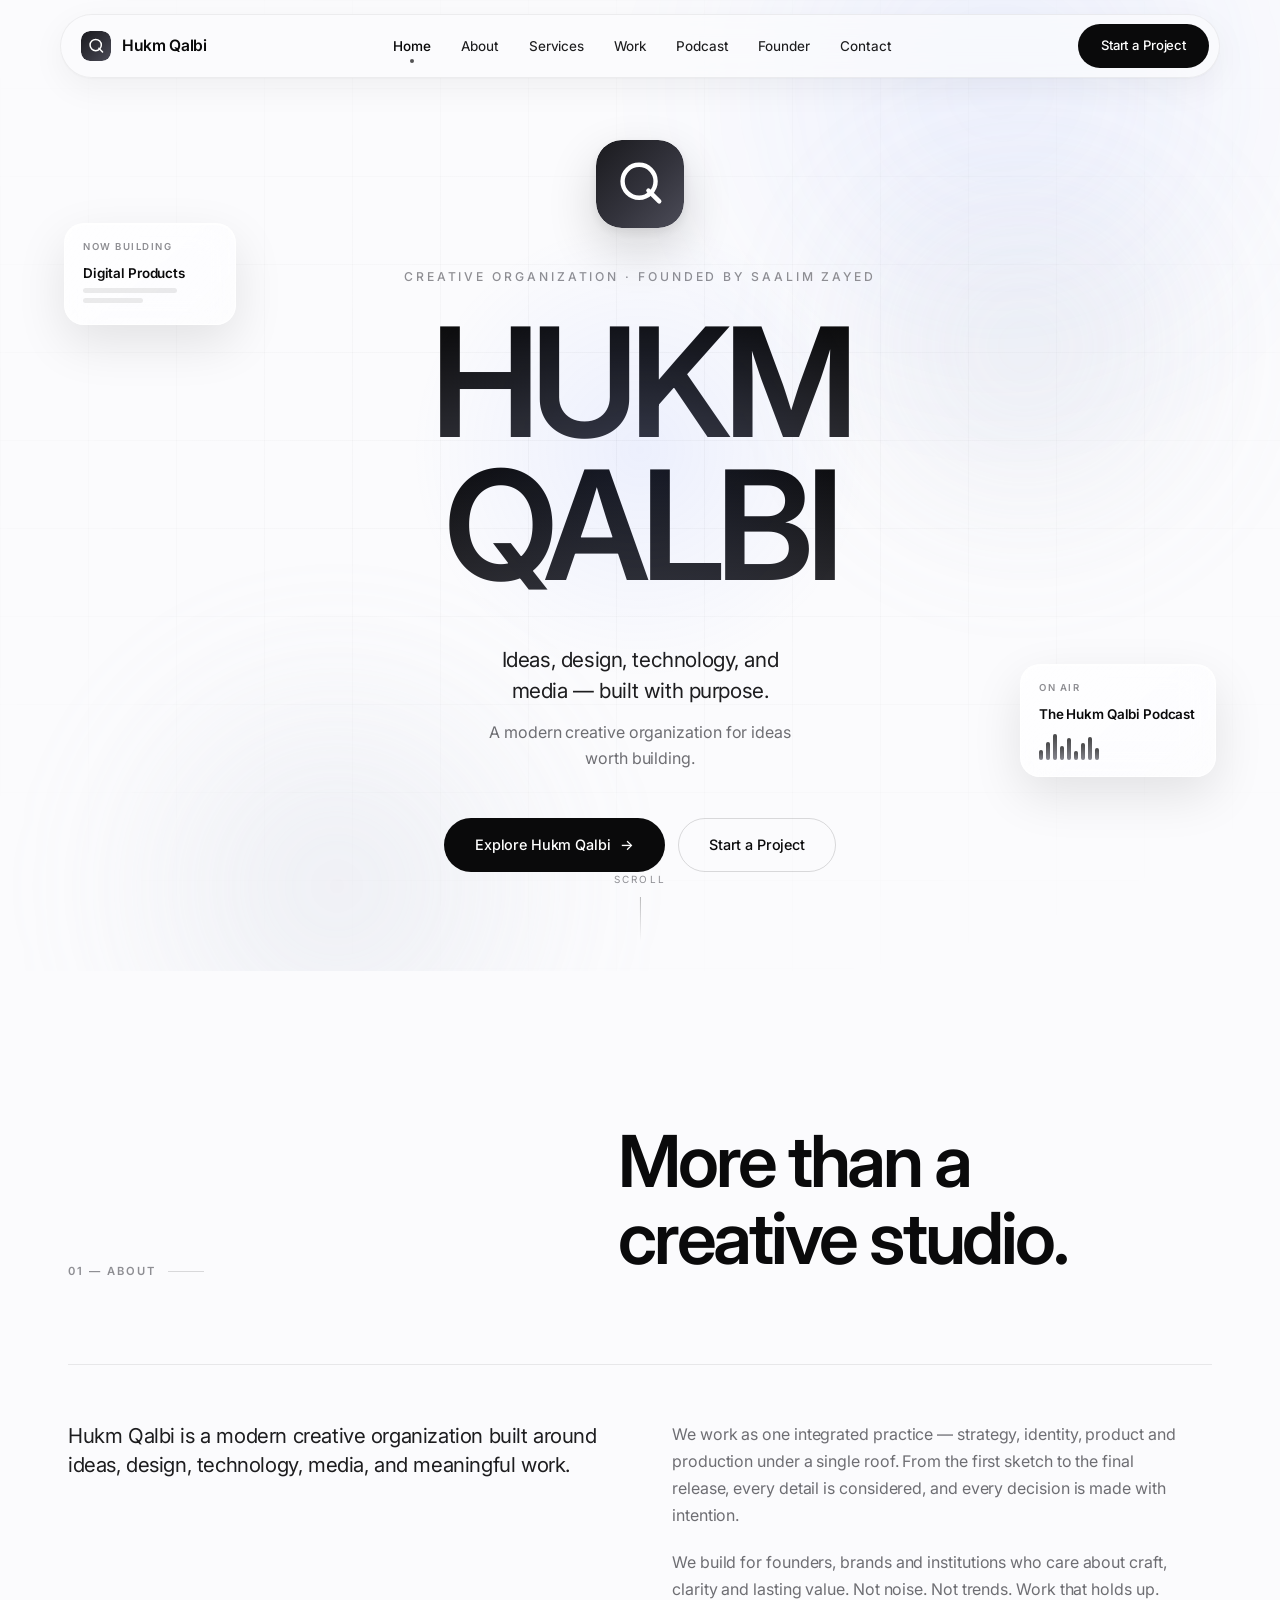
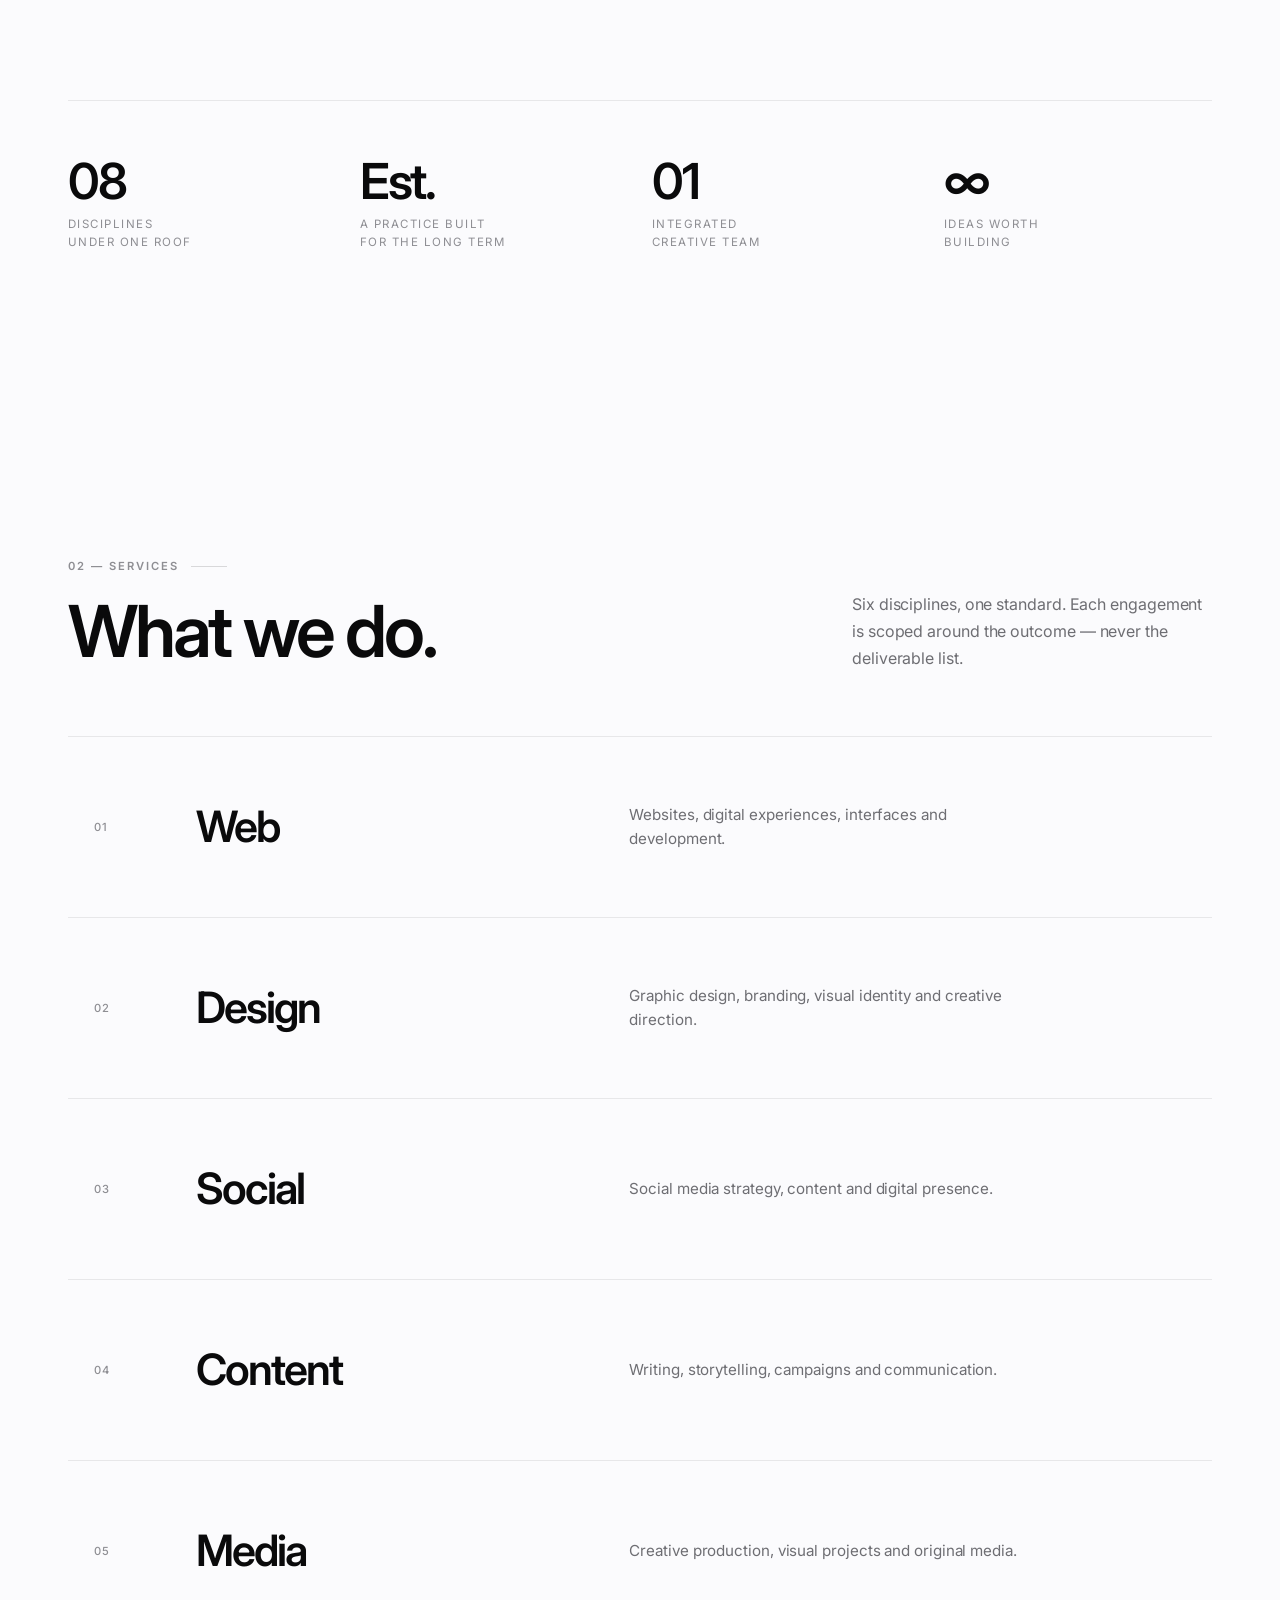
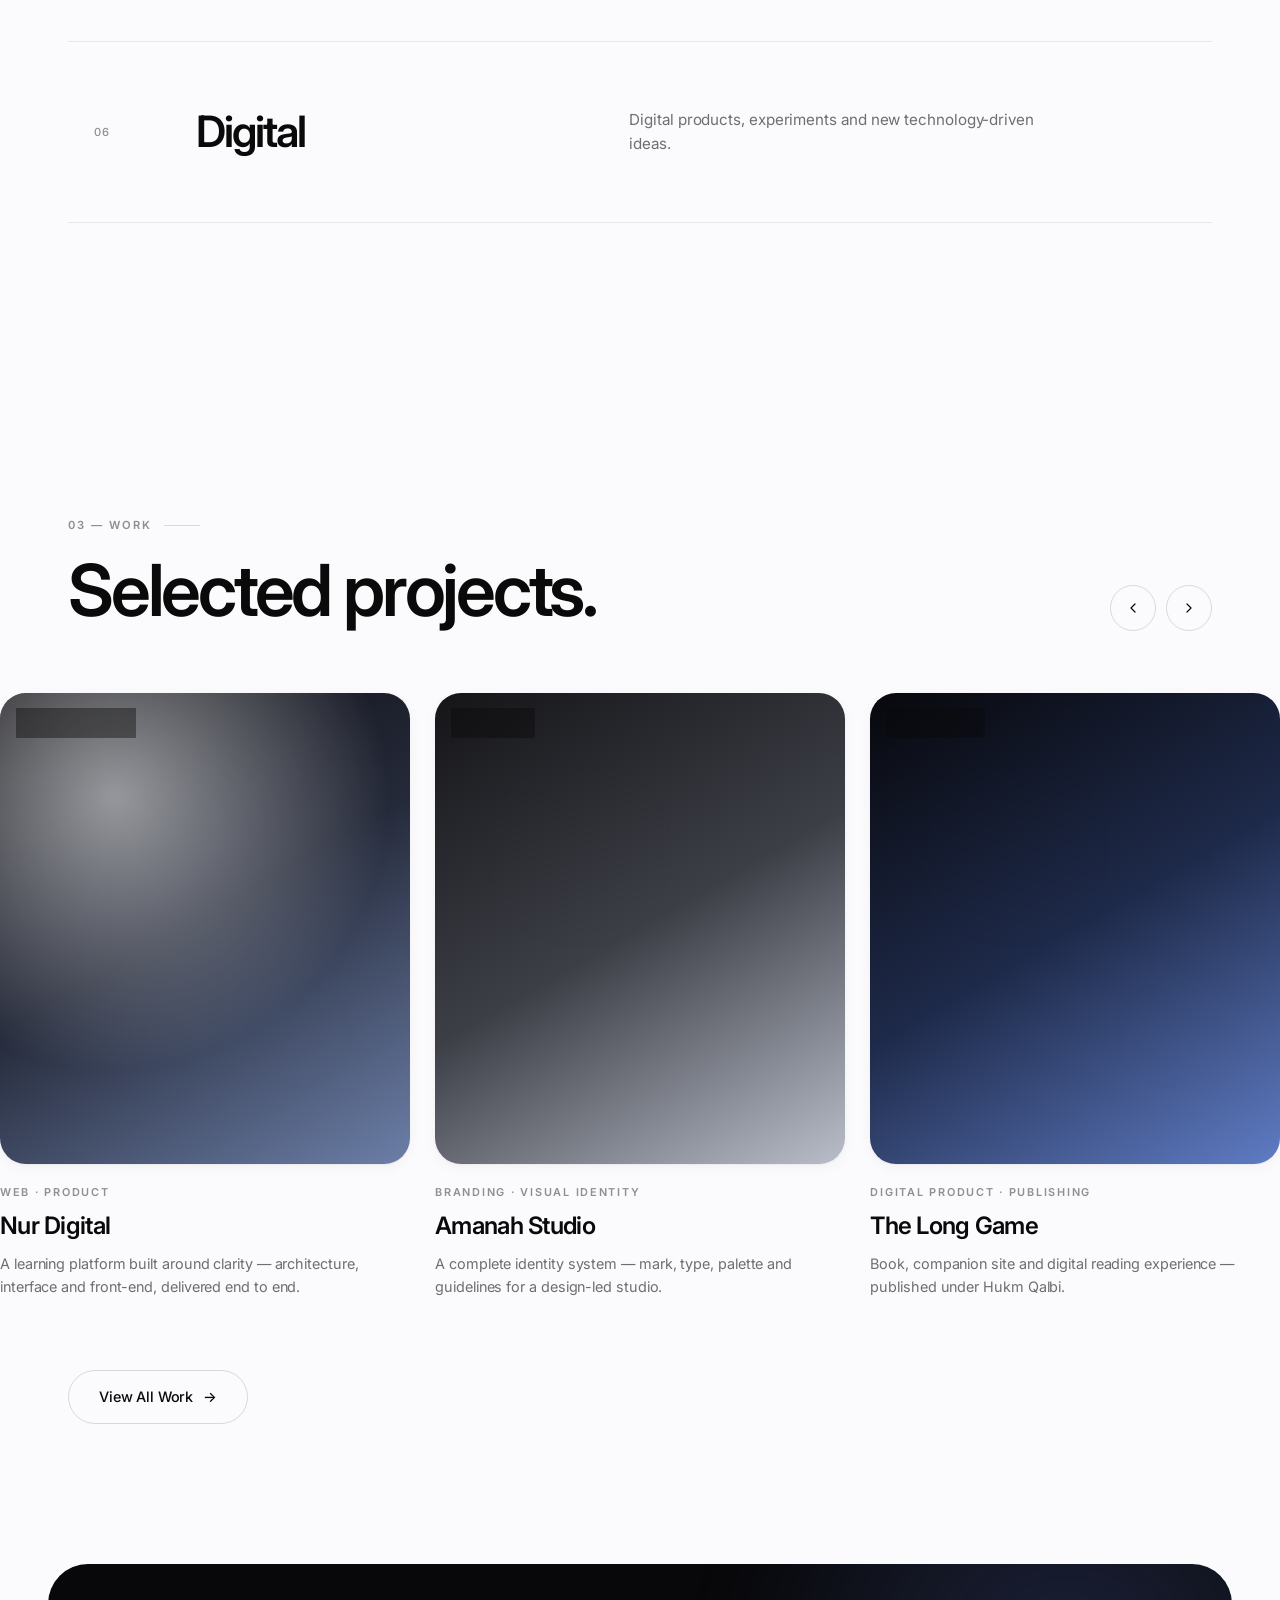
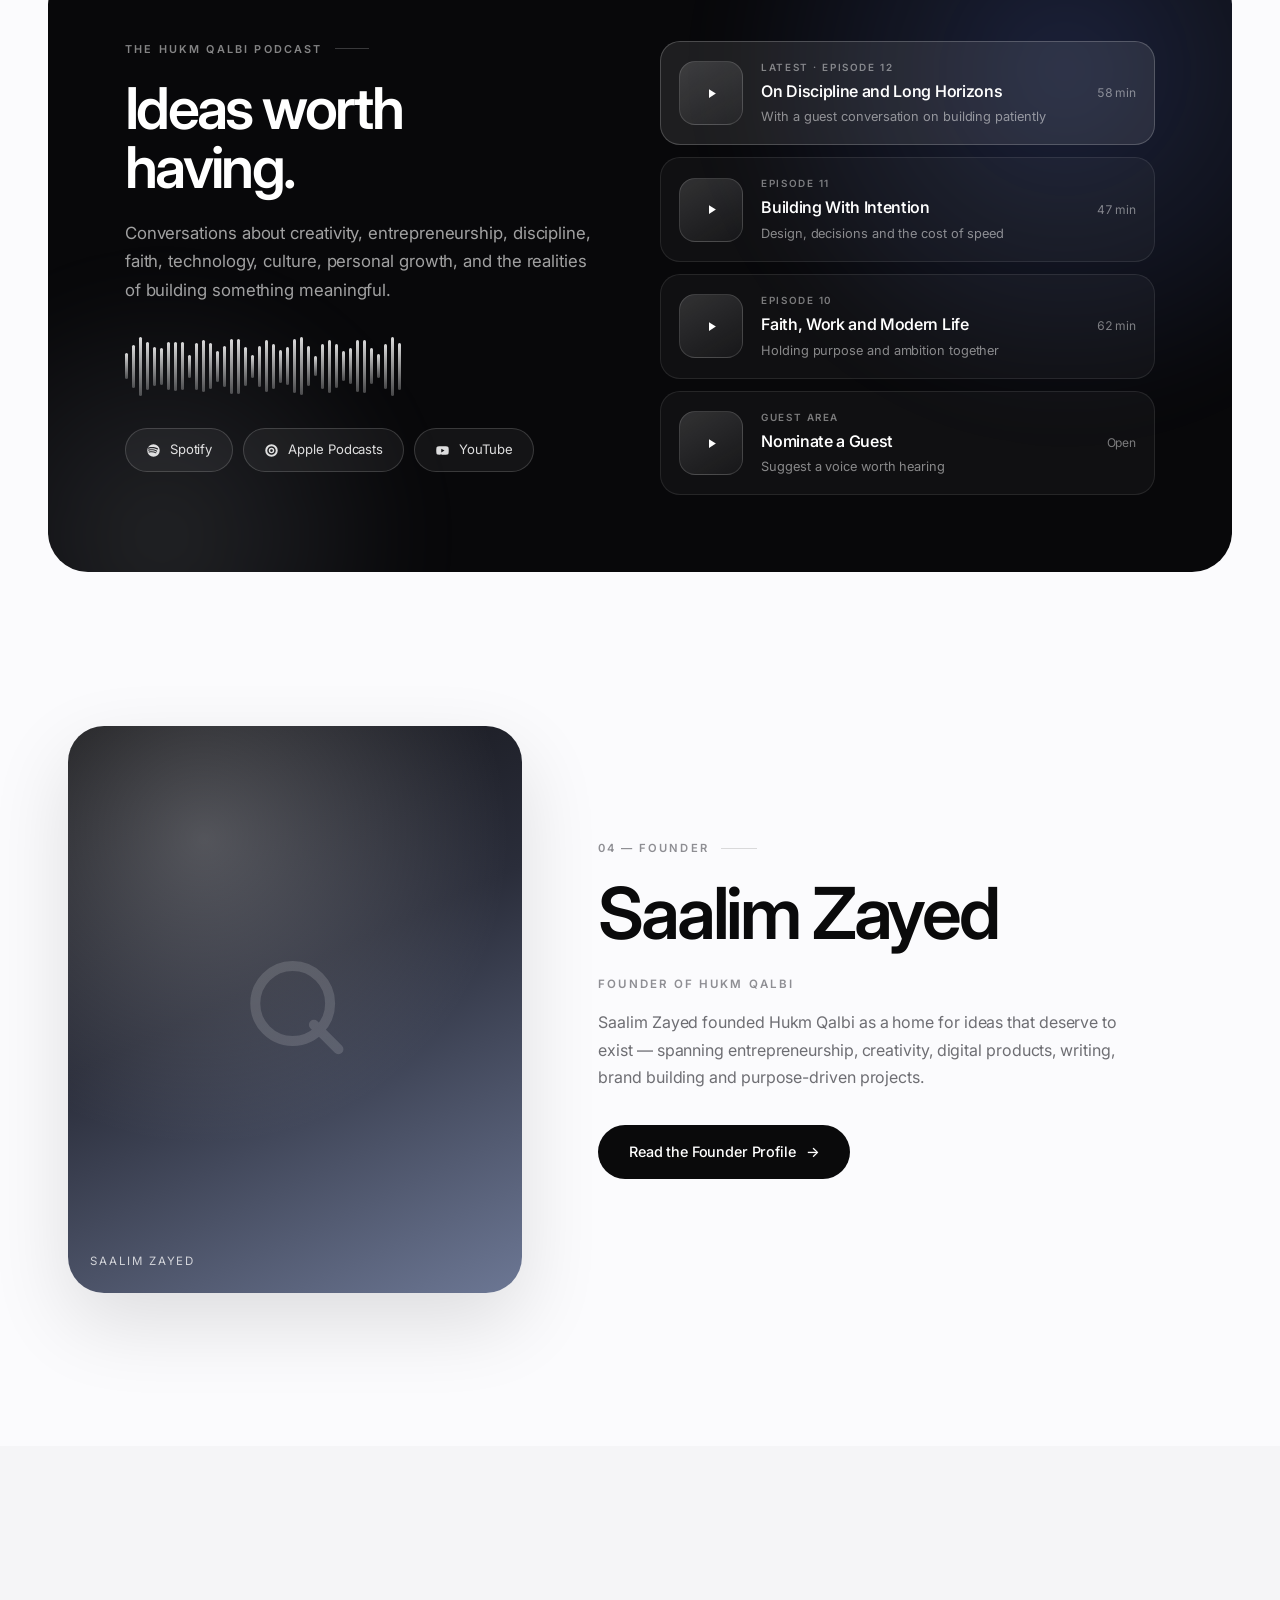
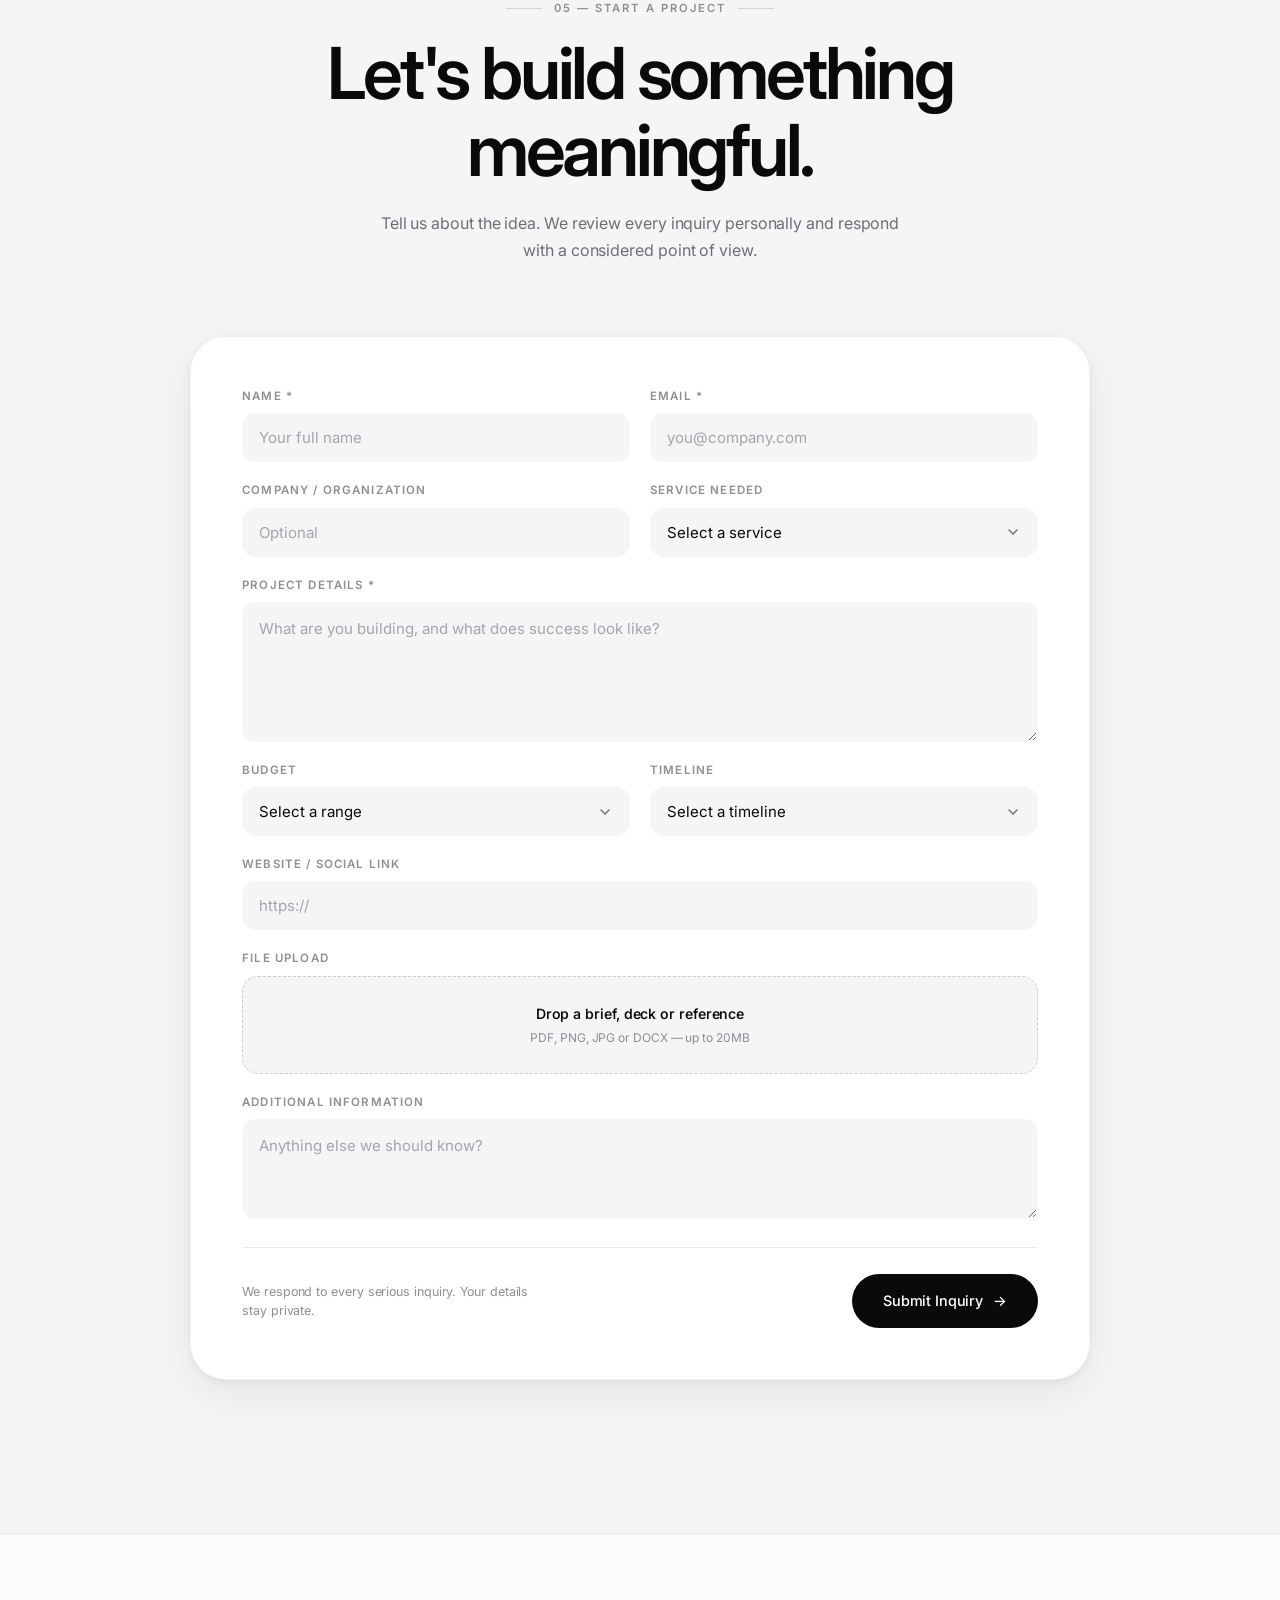
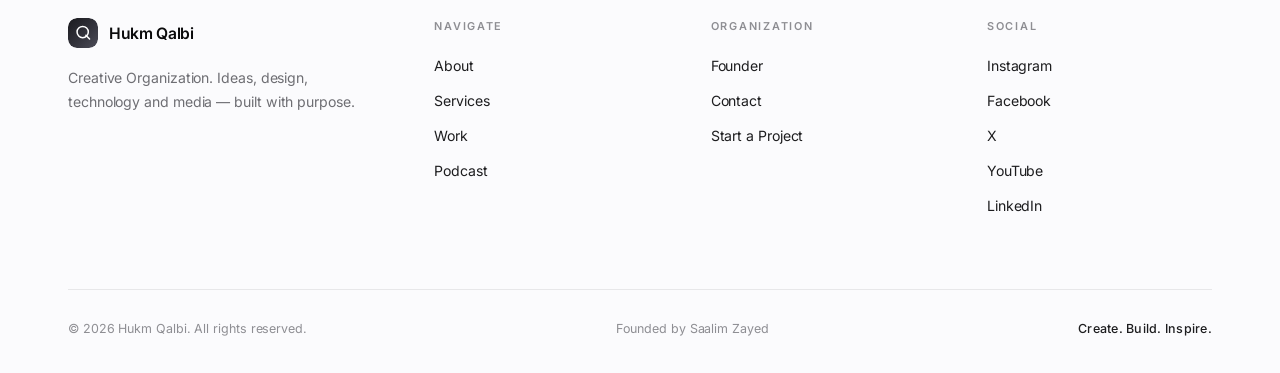
==== index.html @ f16b7880 "Add files via upload" ====
<!DOCTYPE html>
<html lang="en">
<head>
<meta charset="UTF-8">
<meta name="viewport" content="width=device-width, initial-scale=1, viewport-fit=cover">
<meta name="theme-color" content="#fbfbfd">
<meta name="format-detection" content="telephone=no">

<!-- Pinterest domain verification -->
<meta name="p:domain_verify" content="95fb03daed03083d70824158fac89bcf"/>

<title>Hukm Qalbi — A Modern Creative Organization</title>
<meta name="description" content="Hukm Qalbi is a modern creative organization founded by Saalim Zayed, working across web, design, branding, social media, content, digital products, and media.">
<link rel="canonical" href="https://hukmqalbi.com/">
<link rel="icon" type="image/png" href="hqfv.png">

<!-- Open Graph -->
<meta property="og:type" content="website">
<meta property="og:site_name" content="Hukm Qalbi">
<meta property="og:title" content="Hukm Qalbi — A Modern Creative Organization">
<meta property="og:description" content="Ideas, design, technology, and media — built with purpose. A modern creative organization founded by Saalim Zayed.">
<meta property="og:url" content="https://hukmqalbi.com/">
<meta property="og:image" content="https://hukmqalbi.com/hqfv.png">
<meta property="og:locale" content="en_US">

<!-- Twitter / X -->
<meta name="twitter:card" content="summary_large_image">
<meta name="twitter:title" content="Hukm Qalbi — A Modern Creative Organization">
<meta name="twitter:description" content="Ideas, design, technology, and media — built with purpose.">
<meta name="twitter:image" content="https://hukmqalbi.com/hqfv.png">
<meta name="twitter:site" content="@hukmqalbi">

<link rel="preconnect" href="https://fonts.googleapis.com">
<link rel="preconnect" href="https://fonts.gstatic.com" crossorigin>
<link href="https://fonts.googleapis.com/css2?family=Inter:wght@300;400;500;600;700&display=swap" rel="stylesheet">

<!-- Structured Data -->
<script type="application/ld+json">
{
  "@context": "https://schema.org",
  "@type": "Organization",
  "name": "Hukm Qalbi",
  "url": "https://hukmqalbi.com/",
  "logo": "https://hukmqalbi.com/hqfv.png",
  "description": "Hukm Qalbi is a modern creative organization founded by Saalim Zayed, working across web, design, branding, social media, content, digital products, and media.",
  "founder": {
    "@type": "Person",
    "name": "Saalim Zayed",
    "jobTitle": "Founder",
    "url": "https://hukmqalbi.com/#/founder"
  },
  "foundingDate": "2018",
  "sameAs": [
    "https://instagram.com/hukmqalbi",
    "https://facebook.com/hukmqalbi",
    "https://x.com/hukmqalbi",
    "https://youtube.com/@hukmqalbi",
    "https://linkedin.com/company/hukmqalbi"
  ],
  "knowsAbout": [
    "Website Design & Development",
    "Graphic Design",
    "Branding & Visual Identity",
    "Social Media",
    "Content & Copywriting",
    "Digital Products",
    "Creative & Media Production",
    "Podcast & Media Projects"
  ]
}
</script>
<script type="application/ld+json">
{
  "@context": "https://schema.org",
  "@type": "Person",
  "name": "Saalim Zayed",
  "jobTitle": "Founder of Hukm Qalbi",
  "url": "https://hukmqalbi.com/#/founder",
  "worksFor": { "@type": "Organization", "name": "Hukm Qalbi" },
  "knowsAbout": ["Entrepreneurship", "Brand Building", "Digital Products", "Writing", "Creative Direction"]
}
</script>

<style>
/* ============================================================
   HUKM QALBI — Design System
   ============================================================ */
:root{
  --bg:#fbfbfd;
  --bg-alt:#f5f5f7;
  --ink:#0a0a0b;
  --ink-2:#1d1d1f;
  --muted:#6e6e73;
  --muted-2:#8e8e93;
  --line:rgba(10,10,11,.08);
  --line-2:rgba(10,10,11,.14);
  --white:#fff;

  --cool:120,150,255;
  --silver:190,198,214;

  --r-sm:12px;
  --r:18px;
  --r-lg:26px;
  --r-xl:36px;

  --max:1240px;
  --pad:clamp(20px,5vw,48px);
  --nav-h:64px;

  --ease:cubic-bezier(.22,.61,.36,1);
  --ease-out:cubic-bezier(.16,1,.3,1);
  --ease-soft:cubic-bezier(.4,0,.2,1);

  --shadow-s:0 1px 2px rgba(0,0,0,.04), 0 4px 14px rgba(0,0,0,.04);
  --shadow-m:0 2px 6px rgba(0,0,0,.05), 0 14px 40px rgba(0,0,0,.07);
  --shadow-l:0 30px 80px rgba(0,0,0,.12);
}

*,*::before,*::after{box-sizing:border-box}

html{
  -webkit-text-size-adjust:100%;
  scroll-behavior:smooth;
  scroll-padding-top:110px;
}

body{
  margin:0;
  font-family:'Inter',-apple-system,BlinkMacSystemFont,'SF Pro Display','Segoe UI',Roboto,sans-serif;
  background:var(--bg);
  color:var(--ink);
  line-height:1.5;
  font-size:16px;
  letter-spacing:-.005em;
  -webkit-font-smoothing:antialiased;
  -moz-osx-font-smoothing:grayscale;
  overflow-x:hidden;
}

body.locked{overflow:hidden}

img,svg{display:block;max-width:100%}
a{color:inherit;text-decoration:none}
button{font:inherit;color:inherit}
h1,h2,h3,h4,p{margin:0}
ul{margin:0;padding:0;list-style:none}

::selection{background:rgba(120,150,255,.22)}

:focus-visible{
  outline:2px solid rgba(120,150,255,.9);
  outline-offset:3px;
  border-radius:6px;
}

.skip{
  position:fixed;top:-100px;left:20px;z-index:10000;
  background:var(--ink);color:#fff;padding:12px 20px;border-radius:99px;
  font-size:.85rem;transition:top .3s var(--ease);
}
.skip:focus{top:20px}

/* ---------- Layout helpers ---------- */
.wrap{
  width:100%;
  max-width:var(--max);
  margin-inline:auto;
  padding-inline:var(--pad);
}

.section{
  position:relative;
  padding-block:clamp(80px,12vw,160px);
}

.label{
  font-size:.7rem;
  font-weight:600;
  letter-spacing:.18em;
  text-transform:uppercase;
  color:var(--muted-2);
  display:flex;
  align-items:center;
  gap:12px;
}
.label::after{
  content:'';
  height:1px;width:36px;
  background:var(--line-2);
}

.display{
  font-size:clamp(2.1rem,5.6vw,4.6rem);
  font-weight:600;
  line-height:1.02;
  letter-spacing:-.045em;
  color:var(--ink);
}

.lead{
  font-size:clamp(1.05rem,1.6vw,1.4rem);
  line-height:1.45;
  letter-spacing:-.02em;
  color:var(--ink-2);
  font-weight:400;
}

.body-text{
  font-size:1rem;
  line-height:1.7;
  color:var(--muted);
  max-width:52ch;
}

/* ---------- Reveal animations ---------- */
.reveal{
  opacity:0;
  transform:translateY(28px);
  transition:opacity .95s var(--ease-out), transform .95s var(--ease-out);
  transition-delay:var(--d,0s);
}
.reveal.in{opacity:1;transform:none}

.mask{display:block;overflow:hidden;padding-bottom:.06em}
.mask-i{
  display:block;
  transform:translateY(112%);
  transition:transform 1.15s var(--ease-out);
  transition-delay:var(--d,0s);
}
.in > .mask > .mask-i,
.mask.in > .mask-i{transform:none}

/* ---------- Buttons ---------- */
.btn{
  display:inline-flex;
  align-items:center;
  justify-content:center;
  gap:10px;
  padding:15px 30px;
  border-radius:99px;
  font-size:.9rem;
  font-weight:500;
  letter-spacing:-.01em;
  border:1px solid transparent;
  cursor:pointer;
  white-space:nowrap;
  transition:transform .45s var(--ease), background .35s var(--ease-soft),
             color .35s var(--ease-soft), border-color .35s var(--ease-soft),
             box-shadow .45s var(--ease);
  will-change:transform;
}
.btn-dark{background:var(--ink);color:#fff}
.btn-dark:hover{background:#2a2a2e;box-shadow:var(--shadow-m)}
.btn-ghost{background:transparent;color:var(--ink);border-color:var(--line-2)}
.btn-ghost:hover{background:rgba(10,10,11,.035);border-color:var(--line-2)}
.btn-light{background:#fff;color:var(--ink)}
.btn-light:hover{background:#eaeaec}
.btn-sm{padding:11px 22px;font-size:.82rem}
.btn .arw{transition:transform .45s var(--ease)}
.btn:hover .arw{transform:translateX(4px)}

/* ============================================================
   NAVIGATION
   ============================================================ */
.nav{
  position:fixed;
  top:calc(14px + env(safe-area-inset-top,0px));
  left:0;right:0;
  z-index:900;
  display:flex;
  justify-content:center;
  padding-inline:16px;
  pointer-events:none;
}
.nav-inner{
  pointer-events:auto;
  width:100%;
  max-width:1160px;
  height:var(--nav-h);
  display:flex;
  align-items:center;
  justify-content:space-between;
  gap:20px;
  padding:0 10px 0 20px;
  border-radius:99px;
  border:1px solid rgba(10,10,11,.06);
  background:rgba(251,251,253,.72);
  -webkit-backdrop-filter:saturate(180%) blur(22px);
  backdrop-filter:saturate(180%) blur(22px);
  box-shadow:0 1px 2px rgba(0,0,0,.03), 0 10px 34px rgba(0,0,0,.05);
  transition:background .5s var(--ease-soft), box-shadow .5s var(--ease-soft),
             border-color .5s var(--ease-soft), max-width .6s var(--ease);
}
.nav.scrolled .nav-inner{
  background:rgba(251,251,253,.9);
  box-shadow:0 1px 2px rgba(0,0,0,.04), 0 16px 44px rgba(0,0,0,.08);
  border-color:rgba(10,10,11,.08);
}

.brand{
  display:flex;align-items:center;gap:11px;
  font-weight:600;
  font-size:.98rem;
  letter-spacing:-.02em;
  flex-shrink:0;
}
.brand-mark{width:30px;height:30px;border-radius:9px;flex-shrink:0;transition:transform .6s var(--ease)}
.brand:hover .brand-mark{transform:rotate(-8deg) scale(1.06)}
.brand-text{white-space:nowrap}

.nav-links{
  display:flex;
  align-items:center;
  gap:2px;
}
.nav-links a{
  position:relative;
  padding:9px 14px;
  font-size:.845rem;
  font-weight:450;
  letter-spacing:-.005em;
  color:var(--ink-2);
  border-radius:99px;
  transition:color .3s var(--ease-soft), background .3s var(--ease-soft);
}
.nav-links a:hover{color:var(--ink);background:rgba(10,10,11,.045)}
.nav-links a.active{color:var(--ink);font-weight:520}
.nav-links a.active::after{
  content:'';
  position:absolute;
  left:50%;bottom:2px;
  width:4px;height:4px;
  margin-left:-2px;
  border-radius:50%;
  background:var(--ink);
  opacity:.7;
}

.nav-right{display:flex;align-items:center;gap:10px;flex-shrink:0}

.menu-btn{
  display:none;
  width:44px;height:44px;
  border:none;
  background:transparent;
  border-radius:50%;
  cursor:pointer;
  position:relative;
  align-items:center;
  justify-content:center;
  transition:background .3s var(--ease-soft);
}
.menu-btn:hover{background:rgba(10,10,11,.05)}
.menu-btn span{
  position:absolute;
  left:50%;top:50%;
  width:17px;height:1.6px;
  background:var(--ink);
  border-radius:2px;
  transform:translate(-50%,-50%);
  transition:transform .5s var(--ease), opacity .3s;
}
.menu-btn span:first-child{transform:translate(-50%,calc(-50% - 3.5px))}
.menu-btn span:last-child{transform:translate(-50%,calc(-50% + 3.5px))}
body.menu-open .menu-btn span:first-child{transform:translate(-50%,-50%) rotate(45deg)}
body.menu-open .menu-btn span:last-child{transform:translate(-50%,-50%) rotate(-45deg)}

/* Mobile menu */
.menu-panel{
  position:fixed;
  inset:0;
  z-index:890;
  background:rgba(251,251,253,.96);
  -webkit-backdrop-filter:blur(30px) saturate(180%);
  backdrop-filter:blur(30px) saturate(180%);
  padding:calc(112px + env(safe-area-inset-top,0px)) var(--pad) calc(40px + env(safe-area-inset-bottom,0px));
  display:flex;
  flex-direction:column;
  justify-content:space-between;
  opacity:0;
  visibility:hidden;
  transition:opacity .5s var(--ease-soft), visibility .5s;
}
.menu-panel.open{opacity:1;visibility:visible}
.menu-panel nav{display:flex;flex-direction:column}
.menu-panel nav a{
  font-size:clamp(1.9rem,9vw,2.6rem);
  font-weight:600;
  letter-spacing:-.04em;
  padding:14px 0;
  border-bottom:1px solid var(--line);
  opacity:0;
  transform:translateY(18px);
  transition:opacity .6s var(--ease-out), transform .6s var(--ease-out), color .3s;
}
.menu-panel.open nav a{opacity:1;transform:none}
.menu-panel nav a:nth-child(1){transition-delay:.06s}
.menu-panel nav a:nth-child(2){transition-delay:.1s}
.menu-panel nav a:nth-child(3){transition-delay:.14s}
.menu-panel nav a:nth-child(4){transition-delay:.18s}
.menu-panel nav a:nth-child(5){transition-delay:.22s}
.menu-panel nav a:nth-child(6){transition-delay:.26s}
.menu-panel nav a:nth-child(7){transition-delay:.3s}
.menu-panel nav a:active{color:var(--muted)}
.menu-foot{
  display:flex;flex-direction:column;gap:6px;
  font-size:.75rem;letter-spacing:.1em;text-transform:uppercase;
  color:var(--muted-2);
  opacity:0;transition:opacity .6s .34s var(--ease-out);
}
.menu-panel.open .menu-foot{opacity:1}

/* ============================================================
   HERO
   ============================================================ */
.hero{
  position:relative;
  min-height:100svh;
  display:flex;
  flex-direction:column;
  align-items:center;
  justify-content:center;
  text-align:center;
  padding:calc(140px + env(safe-area-inset-top,0px)) var(--pad) 100px;
  overflow:hidden;
  isolation:isolate;
}

.hero-ambient{position:absolute;inset:0;z-index:-2;overflow:hidden;pointer-events:none}
.blob{
  position:absolute;
  border-radius:50%;
  filter:blur(70px);
  opacity:.75;
  will-change:transform;
}
.blob-a{
  width:min(720px,90vw);height:min(720px,90vw);
  top:-28%;left:50%;transform:translateX(-50%);
  background:radial-gradient(circle at 50% 50%, rgba(var(--cool),.16), rgba(var(--cool),0) 68%);
}
.blob-b{
  width:min(520px,70vw);height:min(520px,70vw);
  bottom:-18%;left:6%;
  background:radial-gradient(circle at 50% 50%, rgba(var(--silver),.34), rgba(var(--silver),0) 70%);
}
.blob-c{
  width:min(460px,64vw);height:min(460px,64vw);
  top:12%;right:2%;
  background:radial-gradient(circle at 50% 50%, rgba(180,190,210,.3), rgba(180,190,210,0) 70%);
}

.hero-grid{
  position:absolute;inset:0;z-index:-1;pointer-events:none;
  background-image:
    linear-gradient(to right, rgba(10,10,11,.035) 1px, transparent 1px),
    linear-gradient(to bottom, rgba(10,10,11,.035) 1px, transparent 1px);
  background-size:88px 88px;
  mask-image:radial-gradient(ellipse 70% 60% at 50% 45%, #000 0%, transparent 100%);
  -webkit-mask-image:radial-gradient(ellipse 70% 60% at 50% 45%, #000 0%, transparent 100%);
}

.hero-inner{
  position:relative;
  z-index:2;
  display:flex;
  flex-direction:column;
  align-items:center;
  max-width:1000px;
}

.hero-mark{
  width:clamp(62px,8vw,88px);
  height:clamp(62px,8vw,88px);
  border-radius:clamp(18px,2.4vw,26px);
  margin-bottom:clamp(24px,4vw,40px);
  box-shadow:0 20px 50px rgba(10,10,11,.16), 0 4px 12px rgba(10,10,11,.08);
  opacity:0;
  transform:translateY(22px) scale(.9);
  transition:opacity 1s var(--ease-out), transform 1.2s var(--ease-out);
}
body.ready .hero-mark{opacity:1;transform:none}

.eyebrow{
  font-size:clamp(.66rem,1.4vw,.76rem);
  font-weight:500;
  letter-spacing:.24em;
  text-transform:uppercase;
  color:var(--muted-2);
  margin-bottom:clamp(20px,3vw,30px);
}

.hero-title{
  font-size:clamp(3rem,13.5vw,9.5rem);
  font-weight:600;
  line-height:.88;
  letter-spacing:-.055em;
  color:var(--ink);
  margin-bottom:clamp(26px,4vw,42px);
}
.hero-title .mask-i{
  background:linear-gradient(180deg,#0a0a0b 0%,#2c2c31 100%);
  -webkit-background-clip:text;
  background-clip:text;
  -webkit-text-fill-color:transparent;
}

.hero-sub{
  font-size:clamp(1rem,2.1vw,1.3rem);
  line-height:1.5;
  letter-spacing:-.02em;
  color:var(--ink-2);
  max-width:22ch;
  margin-bottom:14px;
  font-weight:400;
}
.hero-sub-alt{
  font-size:clamp(.88rem,1.6vw,1rem);
  color:var(--muted);
  max-width:34ch;
  margin-bottom:clamp(34px,5vw,46px);
  line-height:1.6;
}

.hero-cta{
  display:flex;
  gap:12px;
  flex-wrap:wrap;
  justify-content:center;
}

.hero-float{
  position:absolute;
  inset:0;
  z-index:1;
  pointer-events:none;
}
.glass-card{
  position:absolute;
  border-radius:20px;
  border:1px solid rgba(255,255,255,.7);
  background:linear-gradient(140deg, rgba(255,255,255,.78), rgba(255,255,255,.42));
  -webkit-backdrop-filter:blur(18px) saturate(180%);
  backdrop-filter:blur(18px) saturate(180%);
  box-shadow:0 18px 50px rgba(10,10,11,.1), inset 0 1px 0 rgba(255,255,255,.8);
  padding:16px 18px;
  text-align:left;
  opacity:0;
  transform:translateY(20px);
  transition:opacity 1.2s var(--ease-out), transform 1.4s var(--ease-out);
}
body.ready .glass-card{opacity:1;transform:none}
.gc-1{top:23%;left:5%;width:172px;transition-delay:.5s}
.gc-2{bottom:20%;right:5%;width:196px;transition-delay:.68s}
.glass-card .gc-label{
  font-size:.6rem;letter-spacing:.16em;text-transform:uppercase;
  color:var(--muted-2);margin-bottom:8px;font-weight:600;
}
.glass-card .gc-title{font-size:.84rem;font-weight:600;letter-spacing:-.01em;margin-bottom:5px}
.glass-card .gc-line{height:5px;border-radius:3px;background:rgba(10,10,11,.08);margin-bottom:5px}
.glass-card .gc-line.w70{width:70%}
.glass-card .gc-line.w45{width:45%}
.gc-bars{display:flex;align-items:flex-end;gap:3px;height:26px;margin-top:10px}
.gc-bars i{width:4px;border-radius:2px;background:linear-gradient(180deg,#0a0a0b,#5b5b66);opacity:.75}

.scroll-cue{
  position:absolute;
  bottom:calc(30px + env(safe-area-inset-bottom,0px));
  left:50%;
  transform:translateX(-50%);
  display:flex;
  flex-direction:column;
  align-items:center;
  gap:10px;
  font-size:.62rem;
  letter-spacing:.22em;
  text-transform:uppercase;
  color:var(--muted-2);
  opacity:0;
  transition:opacity 1s .9s var(--ease-out);
}
body.ready .scroll-cue{opacity:1}
.scroll-cue i{
  width:1px;height:44px;
  background:linear-gradient(180deg, rgba(10,10,11,.28), transparent);
  position:relative;
  overflow:hidden;
}
.scroll-cue i::after{
  content:'';
  position:absolute;
  top:-44px;left:0;
  width:1px;height:44px;
  background:var(--ink);
  animation:cue 2.4s var(--ease-soft) infinite;
}
@keyframes cue{
  0%{transform:translateY(0);opacity:0}
  30%{opacity:1}
  100%{transform:translateY(88px);opacity:0}
}

/* ============================================================
   ABOUT
   ============================================================ */
.about-head{
  display:grid;
  grid-template-columns:minmax(0,.9fr) minmax(0,1.1fr);
  gap:clamp(28px,5vw,72px);
  align-items:end;
  margin-bottom:clamp(48px,7vw,84px);
}
.about-grid{
  display:grid;
  grid-template-columns:minmax(0,1fr) minmax(0,1fr);
  gap:clamp(28px,5vw,72px);
  padding-top:clamp(36px,5vw,56px);
  border-top:1px solid var(--line);
}
.about-grid .col p + p{margin-top:20px}

.stats{
  display:grid;
  grid-template-columns:repeat(4,1fr);
  gap:24px;
  margin-top:clamp(56px,8vw,96px);
  padding-top:clamp(36px,5vw,56px);
  border-top:1px solid var(--line);
}
.stat-num{
  font-size:clamp(1.9rem,4vw,3.1rem);
  font-weight:600;
  letter-spacing:-.05em;
  line-height:1;
  margin-bottom:10px;
}
.stat-lbl{
  font-size:.72rem;
  letter-spacing:.13em;
  text-transform:uppercase;
  color:var(--muted-2);
  line-height:1.5;
}

/* ============================================================
   SERVICES
   ============================================================ */
.services-head{
  display:flex;
  align-items:flex-end;
  justify-content:space-between;
  gap:32px;
  flex-wrap:wrap;
  margin-bottom:clamp(40px,6vw,64px);
}
.services-head p{max-width:36ch}

.services{
  border-top:1px solid var(--line);
}
.service{
  position:relative;
  display:grid;
  grid-template-columns:64px minmax(0,1fr) minmax(0,1.05fr) 104px;
  align-items:center;
  gap:clamp(18px,3vw,40px);
  padding:clamp(26px,4vw,38px) clamp(14px,2vw,26px);
  border-bottom:1px solid var(--line);
  overflow:hidden;
  transition:padding .6s var(--ease);
}
.service::before{
  content:'';
  position:absolute;
  inset:0;
  background:linear-gradient(100deg, rgba(var(--cool),.07), rgba(var(--cool),.015) 45%, transparent 75%);
  opacity:0;
  transition:opacity .6s var(--ease-soft);
  pointer-events:none;
}
.service:hover::before{opacity:1}
.service:hover{padding-left:clamp(24px,3vw,44px)}

.service-idx{
  font-size:.7rem;
  font-weight:500;
  letter-spacing:.16em;
  color:var(--muted-2);
  transition:color .4s;
}
.service:hover .service-idx{color:var(--ink)}

.service-name{
  font-size:clamp(1.5rem,3.4vw,2.7rem);
  font-weight:600;
  letter-spacing:-.045em;
  line-height:1.05;
  transition:transform .65s var(--ease);
}
.service:hover .service-name{transform:translateX(8px)}

.service-desc{
  font-size:.95rem;
  line-height:1.6;
  color:var(--muted);
  max-width:42ch;
  transition:color .4s;
}
.service:hover .service-desc{color:var(--ink-2)}

.service-visual{
  width:104px;height:104px;
  border-radius:22px;
  justify-self:end;
  opacity:0;
  transform:scale(.82) rotate(-7deg);
  transition:opacity .6s var(--ease), transform .7s var(--ease);
  box-shadow:0 14px 34px rgba(10,10,11,.12);
  position:relative;
  overflow:hidden;
}
.service-visual::after{
  content:'';
  position:absolute;inset:0;
  background:radial-gradient(circle at 30% 25%, rgba(255,255,255,.7), transparent 60%);
}
.service:hover .service-visual{opacity:1;transform:scale(1) rotate(0)}

.sv-web{background:linear-gradient(140deg,#0a0a0b,#3a3f52 60%,#7d8bb5)}
.sv-design{background:linear-gradient(140deg,#1c1c22,#5a5f6e 55%,#c3c9d6)}
.sv-social{background:linear-gradient(140deg,#101018,#2f3f66 55%,#7ea0e0)}
.sv-content{background:linear-gradient(140deg,#17171a,#4c4c54 55%,#b7bcc7)}
.sv-media{background:linear-gradient(140deg,#0d0d12,#32384a 50%,#8f9ec2)}
.sv-digital{background:linear-gradient(140deg,#08080a,#2a3350 50%,#6f8ad6)}

/* ============================================================
   WORK
   ============================================================ */
.work{padding-block:clamp(80px,11vw,140px)}
.work-head{
  display:flex;
  align-items:flex-end;
  justify-content:space-between;
  gap:28px;
  flex-wrap:wrap;
  margin-bottom:clamp(36px,5vw,56px);
}
.rail-tools{display:flex;gap:10px;align-items:center}
.rail-btn{
  width:46px;height:46px;
  border-radius:50%;
  border:1px solid var(--line-2);
  background:transparent;
  display:flex;align-items:center;justify-content:center;
  cursor:pointer;
  transition:background .3s var(--ease-soft), border-color .3s, opacity .3s;
}
.rail-btn:hover{background:rgba(10,10,11,.045)}
.rail-btn:disabled{opacity:.3;cursor:default}

.rail{
  display:flex;
  gap:clamp(16px,2vw,26px);
  overflow-x:auto;
  overflow-y:hidden;
  scroll-snap-type:x mandatory;
  scrollbar-width:none;
  -webkit-overflow-scrolling:touch;
  padding:6px max(var(--pad), calc((100vw - var(--max)) / 2 + var(--pad))) 28px;
  cursor:grab;
}
.rail::-webkit-scrollbar{display:none}
.rail.dragging{cursor:grabbing;scroll-snap-type:none}
.rail.dragging *{pointer-events:none}

.project{
  flex:0 0 clamp(272px,32vw,420px);
  scroll-snap-align:start;
  display:flex;
  flex-direction:column;
  gap:20px;
}
.project-media{
  position:relative;
  aspect-ratio:4/4.6;
  border-radius:var(--r-lg);
  overflow:hidden;
  background:var(--bg-alt);
  box-shadow:var(--shadow-s);
  transition:box-shadow .6s var(--ease), transform .7s var(--ease);
}
.project:hover .project-media{
  box-shadow:var(--shadow-l);
  transform:translateY(-6px);
}
.project-media .pm-bg{
  position:absolute;inset:0;
  transition:transform 1.2s var(--ease-out);
}
.project:hover .pm-bg{transform:scale(1.045)}
.pm-bg::after{
  content:'';
  position:absolute;inset:0;
  background:radial-gradient(circle at 28% 22%, rgba(255,255,255,.55), transparent 58%);
  mix-blend-mode:screen;
}
.pm-1{background:linear-gradient(150deg,#0b0b0f,#252a3a 48%,#6c7fa8)}
.pm-2{background:linear-gradient(150deg,#151518,#3d3f47 50%,#b9bec9)}
.pm-3{background:linear-gradient(150deg,#08080c,#1e2a4a 50%,#5f7cc4)}
.pm-4{background:linear-gradient(150deg,#101013,#33363f 55%,#9aa3b6)}
.pm-5{background:linear-gradient(150deg,#0a0a10,#2b3350 48%,#7b93d1)}

.pm-orb{
  position:absolute;
  border-radius:50%;
  border:1px solid rgba(255,255,255,.2);
  background:radial-gradient(circle at 35% 30%, rgba(255,255,255,.22), rgba(255,255,255,.02) 65%);
  -webkit-backdrop-filter:blur(4px);
  backdrop-filter:blur(4px);
}
.pm-orb.a{width:46%;aspect-ratio:1;top:14%;left:12%}
.pm-orb.b{width:26%;aspect-ratio:1;bottom:16%;right:14%}
.pm-tag{
  position:absolute;
  top:16px;left:16px;
  font-size:.6rem;
  letter-spacing:.16em;
  text-transform:uppercase;
  font-weight:600;
  color:#fff;
  background:rgba(10,10,11,.42);
  -webkit-backdrop-filter:blur(10px);
  backdrop-filter:blur(10px);
  border:1px solid rgba(255,255,255,.18);
  padding:6px 12px;
  border-radius:99px;
}
.project-body{display:flex;flex-direction:column;gap:8px}
.project-cat{
  font-size:.68rem;
  letter-spacing:.16em;
  text-transform:uppercase;
  color:var(--muted-2);
  font-weight:600;
}
.project-title{
  font-size:clamp(1.15rem,1.9vw,1.5rem);
  font-weight:600;
  letter-spacing:-.03em;
}
.project-desc{
  font-size:.9rem;
  line-height:1.6;
  color:var(--muted);
}

/* ============================================================
   PODCAST
   ============================================================ */
.podcast{
  padding-inline:var(--pad);
}
.podcast-inner{
  max-width:var(--max);
  margin-inline:auto;
  background:#08080a;
  color:#fff;
  border-radius:clamp(24px,3.4vw,40px);
  padding:clamp(36px,6vw,80px);
  position:relative;
  overflow:hidden;
  isolation:isolate;
}
.podcast-inner::before{
  content:'';
  position:absolute;
  width:min(760px,110%);aspect-ratio:1;
  top:-45%;right:-18%;
  border-radius:50%;
  background:radial-gradient(circle, rgba(110,140,255,.20), transparent 66%);
  filter:blur(30px);
  z-index:-1;
}
.podcast-inner::after{
  content:'';
  position:absolute;
  width:min(560px,90%);aspect-ratio:1;
  bottom:-40%;left:-14%;
  border-radius:50%;
  background:radial-gradient(circle, rgba(190,198,214,.14), transparent 68%);
  filter:blur(30px);
  z-index:-1;
}
.podcast-grid{
  display:grid;
  grid-template-columns:minmax(0,1fr) minmax(0,1.05fr);
  gap:clamp(36px,5vw,72px);
  align-items:start;
}
.pod-label{
  font-size:.68rem;
  letter-spacing:.2em;
  text-transform:uppercase;
  color:rgba(255,255,255,.5);
  font-weight:600;
  margin-bottom:22px;
  display:flex;align-items:center;gap:12px;
}
.pod-label::after{content:'';height:1px;width:34px;background:rgba(255,255,255,.2)}
.pod-title{
  font-size:clamp(2rem,5vw,3.6rem);
  font-weight:600;
  line-height:1.02;
  letter-spacing:-.045em;
  margin-bottom:22px;
}
.pod-desc{
  font-size:clamp(.95rem,1.4vw,1.05rem);
  line-height:1.7;
  color:rgba(255,255,255,.62);
  max-width:46ch;
  margin-bottom:34px;
}
.waveform{
  display:flex;
  align-items:center;
  gap:4px;
  height:56px;
  margin-bottom:34px;
}
.waveform i{
  width:3px;
  border-radius:99px;
  background:linear-gradient(180deg, rgba(255,255,255,.85), rgba(255,255,255,.25));
  animation:wv 1.5s ease-in-out infinite;
  transform-origin:center;
}
@keyframes wv{
  0%,100%{transform:scaleY(.35)}
  50%{transform:scaleY(1)}
}
.pod-platforms{display:flex;flex-wrap:wrap;gap:10px}
.pod-platform{
  display:inline-flex;align-items:center;gap:9px;
  padding:11px 20px;
  border-radius:99px;
  border:1px solid rgba(255,255,255,.16);
  background:rgba(255,255,255,.05);
  font-size:.82rem;
  color:rgba(255,255,255,.86);
  transition:background .35s var(--ease-soft), border-color .35s, transform .35s var(--ease);
}
.pod-platform:hover{background:rgba(255,255,255,.12);border-color:rgba(255,255,255,.3);transform:translateY(-2px)}
.pod-platform svg{width:15px;height:15px;flex-shrink:0}

.episodes{display:flex;flex-direction:column;gap:12px}
.ep-card{
  display:grid;
  grid-template-columns:64px minmax(0,1fr) auto;
  align-items:center;
  gap:18px;
  padding:18px;
  border-radius:20px;
  border:1px solid rgba(255,255,255,.09);
  background:rgba(255,255,255,.035);
  transition:background .4s var(--ease-soft), border-color .4s, transform .5s var(--ease);
}
.ep-card:hover{background:rgba(255,255,255,.075);border-color:rgba(255,255,255,.18);transform:translateX(4px)}
.ep-play{
  width:64px;height:64px;
  border-radius:16px;
  border:1px solid rgba(255,255,255,.14);
  background:linear-gradient(150deg, rgba(255,255,255,.14), rgba(255,255,255,.03));
  display:flex;align-items:center;justify-content:center;
  flex-shrink:0;
  transition:background .35s, transform .5s var(--ease);
}
.ep-card:hover .ep-play{background:#fff;transform:scale(1.04)}
.ep-card:hover .ep-play svg{fill:#08080a}
.ep-play svg{width:15px;height:15px;fill:#fff;transition:fill .35s}
.ep-meta{min-width:0}
.ep-num{
  font-size:.62rem;letter-spacing:.16em;text-transform:uppercase;
  color:rgba(255,255,255,.45);font-weight:600;margin-bottom:6px;
}
.ep-title{
  font-size:1rem;font-weight:550;letter-spacing:-.02em;
  color:#fff;line-height:1.35;margin-bottom:5px;
}
.ep-sub{font-size:.8rem;color:rgba(255,255,255,.5)}
.ep-dur{
  font-size:.75rem;
  color:rgba(255,255,255,.45);
  font-variant-numeric:tabular-nums;
  white-space:nowrap;
}
.ep-featured{
  background:rgba(255,255,255,.09);
  border-color:rgba(255,255,255,.2);
}

/* ============================================================
   FOUNDER PREVIEW
   ============================================================ */
.founder-preview{
  display:grid;
  grid-template-columns:minmax(0,.85fr) minmax(0,1.15fr);
  gap:clamp(32px,6vw,88px);
  align-items:center;
}
.portrait{
  position:relative;
  aspect-ratio:4/5;
  border-radius:var(--r-xl);
  overflow:hidden;
  background:linear-gradient(155deg,#111114 0%,#2a2d3a 45%,#6c7794 100%);
  box-shadow:var(--shadow-l);
}
.portrait::after{
  content:'';
  position:absolute;inset:0;
  background:radial-gradient(circle at 30% 20%, rgba(255,255,255,.24), transparent 55%);
}
.portrait-mark{
  position:absolute;
  inset:0;
  display:flex;align-items:center;justify-content:center;
  opacity:.14;
}
.portrait-mark svg{width:44%;height:44%}
.portrait-caption{
  position:absolute;
  left:22px;bottom:22px;
  color:#fff;
  font-size:.72rem;
  letter-spacing:.16em;
  text-transform:uppercase;
  opacity:.75;
}
.founder-copy h2{margin-bottom:22px}
.founder-role{
  font-size:.72rem;letter-spacing:.18em;text-transform:uppercase;
  color:var(--muted-2);font-weight:600;margin-bottom:16px;
}
.founder-links{display:flex;flex-wrap:wrap;gap:12px;margin-top:34px}

/* ============================================================
   CONTACT
   ============================================================ */
.contact{background:var(--bg-alt);border-radius:0}
.contact-head{text-align:center;max-width:720px;margin:0 auto clamp(44px,6vw,72px)}
.contact-head .label{justify-content:center}
.contact-head .label::before{content:'';height:1px;width:36px;background:var(--line-2)}
.contact-head .display{margin:20px 0 18px}

.form-card{
  max-width:900px;
  margin-inline:auto;
  background:#fff;
  border-radius:var(--r-xl);
  padding:clamp(24px,4vw,52px);
  box-shadow:var(--shadow-m);
  border:1px solid rgba(10,10,11,.05);
}
.form-grid{
  display:grid;
  grid-template-columns:repeat(2,minmax(0,1fr));
  gap:20px;
}
.field{display:flex;flex-direction:column;gap:8px}
.field.full{grid-column:1/-1}
.field label{
  font-size:.72rem;
  font-weight:600;
  letter-spacing:.1em;
  text-transform:uppercase;
  color:var(--muted-2);
}
.field input,
.field select,
.field textarea{
  width:100%;
  font-family:inherit;
  font-size:.94rem;
  color:var(--ink);
  background:var(--bg-alt);
  border:1px solid transparent;
  border-radius:14px;
  padding:14px 16px;
  transition:background .3s var(--ease-soft), border-color .3s, box-shadow .3s;
  -webkit-appearance:none;
  appearance:none;
}
.field textarea{min-height:140px;resize:vertical;line-height:1.6}
.field select{
  background-image:url("data:image/svg+xml;utf8,<svg xmlns='http://www.w3.org/2000/svg' viewBox='0 0 24 24' fill='none' stroke='%236e6e73' stroke-width='2' stroke-linecap='round'><path d='M6 9l6 6 6-6'/></svg>");
  background-repeat:no-repeat;
  background-position:right 16px center;
  background-size:16px;
  padding-right:44px;
  cursor:pointer;
}
.field input:focus,
.field select:focus,
.field textarea:focus{
  outline:none;
  background:#fff;
  border-color:rgba(var(--cool),.55);
  box-shadow:0 0 0 4px rgba(var(--cool),.12);
}
.field input::placeholder,
.field textarea::placeholder{color:#a5a5aa}

.file-field{
  position:relative;
  border:1.5px dashed rgba(10,10,11,.16);
  border-radius:16px;
  padding:26px 20px;
  text-align:center;
  cursor:pointer;
  transition:border-color .3s, background .3s;
  background:var(--bg-alt);
}
.file-field:hover{border-color:rgba(10,10,11,.3);background:#f0f0f3}
.file-field input[type=file]{
  position:absolute;inset:0;width:100%;height:100%;
  opacity:0;cursor:pointer;
}
.file-field .ff-title{font-size:.88rem;font-weight:550;margin-bottom:5px}
.file-field .ff-sub{font-size:.75rem;color:var(--muted-2)}
.file-field.has-file{border-style:solid;border-color:rgba(var(--cool),.5);background:rgba(var(--cool),.05)}

.form-foot{
  display:flex;
  align-items:center;
  justify-content:space-between;
  gap:20px;
  flex-wrap:wrap;
  margin-top:28px;
  padding-top:26px;
  border-top:1px solid var(--line);
}
.form-note{font-size:.78rem;color:var(--muted-2);max-width:38ch;line-height:1.55}

.form-success{
  text-align:center;
  padding:clamp(40px,7vw,80px) 20px;
  display:none;
}
.form-success.show{display:block;animation:fadeUp .8s var(--ease-out) both}
@keyframes fadeUp{from{opacity:0;transform:translateY(20px)}to{opacity:1;transform:none}}
.success-ring{
  width:78px;height:78px;
  margin:0 auto 28px;
  border-radius:50%;
  background:var(--ink);
  display:flex;align-items:center;justify-content:center;
}
.success-ring svg{width:30px;height:30px;stroke:#fff;stroke-width:2;fill:none}
.form-success h3{
  font-size:clamp(1.4rem,3vw,2rem);
  font-weight:600;
  letter-spacing:-.035em;
  margin-bottom:14px;
}
.form-success p{color:var(--muted);font-size:.95rem;line-height:1.65;max-width:42ch;margin:0 auto}

/* ============================================================
   FOOTER
   ============================================================ */
.footer{
  border-top:1px solid var(--line);
  padding-block:clamp(52px,7vw,84px) 34px;
  background:var(--bg);
}
.footer-top{
  display:grid;
  grid-template-columns:minmax(0,1.4fr) repeat(3,minmax(0,1fr));
  gap:clamp(28px,4vw,56px);
  margin-bottom:clamp(48px,6vw,72px);
}
.footer-brand .brand{margin-bottom:18px}
.footer-brand p{
  font-size:.88rem;
  color:var(--muted);
  line-height:1.65;
  max-width:34ch;
}
.footer-col h4{
  font-size:.68rem;
  letter-spacing:.16em;
  text-transform:uppercase;
  color:var(--muted-2);
  font-weight:600;
  margin-bottom:18px;
}
.footer-col li + li{margin-top:11px}
.footer-col a{
  font-size:.88rem;
  color:var(--ink-2);
  transition:color .3s var(--ease-soft);
  display:inline-block;
}
.footer-col a:hover{color:var(--muted-2)}
.footer-bottom{
  display:flex;
  align-items:center;
  justify-content:space-between;
  gap:20px;
  flex-wrap:wrap;
  padding-top:30px;
  border-top:1px solid var(--line);
  font-size:.78rem;
  color:var(--muted-2);
}
.footer-tag{
  font-weight:500;
  letter-spacing:.02em;
  color:var(--ink-2);
}

/* ============================================================
   FOUNDER PAGE
   ============================================================ */
.founder-hero{
  padding:calc(150px + env(safe-area-inset-top,0px)) var(--pad) clamp(60px,9vw,110px);
  max-width:var(--max);
  margin-inline:auto;
  display:grid;
  grid-template-columns:minmax(0,.9fr) minmax(0,1.1fr);
  gap:clamp(32px,6vw,80px);
  align-items:center;
}
.founder-hero .portrait{aspect-ratio:4/5}
.founder-hero h1{
  font-size:clamp(2.4rem,7vw,5.2rem);
  font-weight:600;
  letter-spacing:-.05em;
  line-height:.98;
  margin-bottom:18px;
}
.founder-hero .fh-sub{
  font-size:clamp(.9rem,1.5vw,1.05rem);
  color:var(--muted);
  margin-bottom:30px;
  line-height:1.6;
}

.bio-grid{
  display:grid;
  grid-template-columns:minmax(0,.75fr) minmax(0,1.25fr);
  gap:clamp(28px,5vw,72px);
  padding-top:clamp(36px,5vw,56px);
  border-top:1px solid var(--line);
}
.bio-copy p{
  font-size:clamp(1rem,1.5vw,1.15rem);
  line-height:1.7;
  color:var(--ink-2);
  letter-spacing:-.015em;
}
.bio-copy p + p{margin-top:22px;color:var(--muted);font-size:1rem}

.timeline{
  margin-top:clamp(56px,8vw,90px);
  border-top:1px solid var(--line);
}
.tl-item{
  display:grid;
  grid-template-columns:120px minmax(0,1fr) minmax(0,1.2fr);
  gap:clamp(18px,3vw,40px);
  padding:30px 0;
  border-bottom:1px solid var(--line);
  align-items:baseline;
  transition:padding .5s var(--ease);
}
.tl-item:hover{padding-left:10px}
.tl-year{
  font-size:.78rem;
  font-weight:600;
  letter-spacing:.14em;
  color:var(--muted-2);
}
.tl-title{font-size:clamp(1.05rem,2vw,1.4rem);font-weight:600;letter-spacing:-.03em}
.tl-desc{font-size:.92rem;line-height:1.65;color:var(--muted)}

.work-list{
  display:grid;
  grid-template-columns:repeat(auto-fit,minmax(260px,1fr));
  gap:20px;
  margin-top:clamp(36px,5vw,56px);
}
.work-item{
  border:1px solid var(--line);
  border-radius:var(--r-lg);
  padding:30px 28px;
  background:#fff;
  transition:transform .55s var(--ease), box-shadow .55s var(--ease), border-color .4s;
}
.work-item:hover{transform:translateY(-6px);box-shadow:var(--shadow-m);border-color:transparent}
.work-item .wi-idx{
  font-size:.66rem;letter-spacing:.16em;text-transform:uppercase;
  color:var(--muted-2);font-weight:600;margin-bottom:18px;
}
.work-item h4{font-size:1.1rem;font-weight:600;letter-spacing:-.025em;margin-bottom:10px}
.work-item p{font-size:.88rem;line-height:1.6;color:var(--muted)}

.thought-list{display:flex;flex-direction:column;gap:0;margin-top:clamp(36px,5vw,56px)}
.thought{
  padding:clamp(28px,4vw,44px) 0;
  border-top:1px solid var(--line);
  display:grid;
  grid-template-columns:minmax(0,1fr) minmax(0,1.6fr);
  gap:clamp(20px,4vw,60px);
  align-items:start;
}
.thought:last-child{border-bottom:1px solid var(--line)}
.thought .th-date{font-size:.72rem;letter-spacing:.14em;text-transform:uppercase;color:var(--muted-2);font-weight:600}
.thought blockquote{
  margin:0;
  font-size:clamp(1.05rem,2.2vw,1.55rem);
  font-weight:500;
  letter-spacing:-.03em;
  line-height:1.4;
  color:var(--ink);
}
.thought blockquote span{display:block;margin-top:16px;font-size:.88rem;font-weight:400;color:var(--muted);letter-spacing:-.01em}

/* CTA band */
.cta-band{
  padding-inline:var(--pad);
  padding-block:clamp(60px,8vw,100px);
}
.cta-band-inner{
  max-width:var(--max);
  margin-inline:auto;
  border-radius:var(--r-xl);
  background:var(--ink);
  color:#fff;
  padding:clamp(40px,7vw,90px);
  text-align:center;
  position:relative;
  overflow:hidden;
}
.cta-band-inner::before{
  content:'';
  position:absolute;
  width:min(720px,110%);aspect-ratio:1;
  top:-50%;left:50%;transform:translateX(-50%);
  border-radius:50%;
  background:radial-gradient(circle, rgba(110,140,255,.26), transparent 65%);
  filter:blur(30px);
}
.cta-band-inner h2{
  position:relative;
  font-size:clamp(1.9rem,5vw,3.6rem);
  font-weight:600;
  letter-spacing:-.05em;
  line-height:1.03;
  margin-bottom:20px;
}
.cta-band-inner p{
  position:relative;
  color:rgba(255,255,255,.6);
  font-size:clamp(.9rem,1.5vw,1.05rem);
  max-width:44ch;
  margin:0 auto 36px;
  line-height:1.65;
}
.cta-band-inner .btn{position:relative}

/* ============================================================
   CURSOR GLOW (desktop only, additive)
   ============================================================ */
.cursor-glow{
  position:fixed;
  top:0;left:0;
  width:520px;height:520px;
  margin:-260px 0 0 -260px;
  border-radius:50%;
  pointer-events:none;
  z-index:1;
  background:radial-gradient(circle, rgba(var(--cool),.11), rgba(var(--cool),0) 62%);
  opacity:0;
  transition:opacity .6s var(--ease-soft);
  will-change:transform;
}
@media (hover:hover) and (pointer:fine){
  .cursor-glow{opacity:1}
}

/* ============================================================
   RESPONSIVE — Desktop breakpoints (original)
   ============================================================ */
@media (max-width:1180px){
  .nav-links a{padding:9px 11px;font-size:.81rem}
  .glass-card{display:none}
}

@media (max-width:1024px){
  .about-head{grid-template-columns:1fr;gap:28px;align-items:start}
  .about-grid{grid-template-columns:1fr;gap:26px}
  .stats{grid-template-columns:repeat(2,1fr);gap:32px 24px}
  .podcast-grid{grid-template-columns:1fr;gap:48px}
  .founder-preview{grid-template-columns:1fr;gap:40px}
  .founder-preview .portrait{max-width:440px;margin-inline:auto}
  .founder-hero{grid-template-columns:1fr;gap:40px;text-align:left}
  .founder-hero .portrait{max-width:420px}
  .bio-grid{grid-template-columns:1fr;gap:28px}
  .footer-top{grid-template-columns:repeat(2,1fr);gap:40px 28px}
}

@media (max-width:900px){
  .nav-links{display:none}
  .menu-btn{display:flex}
  .nav-inner{padding:0 8px 0 18px}

  .service{
    grid-template-columns:44px minmax(0,1fr);
    grid-template-areas:
      "idx name"
      ". desc"
      ". vis";
    gap:14px 16px;
    padding:28px 8px;
  }
  .service:hover{padding-left:8px}
  .service-idx{grid-area:idx;padding-top:6px}
  .service-name{grid-area:name}
  .service-desc{grid-area:desc}
  .service-visual{
    grid-area:vis;
    justify-self:start;
    width:100%;
    height:110px;
    border-radius:18px;
    opacity:1;
    transform:none;
    margin-top:6px;
  }
  .service:hover .service-name{transform:none}

  .tl-item{grid-template-columns:1fr;gap:10px}
  .thought{grid-template-columns:1fr;gap:14px}
  .form-grid{grid-template-columns:1fr}
}

/* ============================================================
   MOBILE RESPONSIVENESS — Enhanced (added)
   ============================================================ */

/* Prevent iOS zoom on focus */
@media (max-width: 900px) {
  .field input,
  .field select,
  .field textarea {
    font-size: 16px !important;
  }
}

@media (max-width: 767px) {
  :root {
    --pad: 20px;
    --nav-h: 56px;
  }

  body {
    font-size: 15px;
    -webkit-tap-highlight-color: transparent;
    overscroll-behavior-y: none;
  }

  .wrap { padding-inline: var(--pad); max-width: 100vw; overflow-x: hidden; }
  .section { padding-block: clamp(56px, 12vw, 90px); }
  .display { font-size: clamp(1.7rem, 8vw, 2.6rem); letter-spacing: -.03em; }
  .lead { font-size: clamp(1rem, 4.5vw, 1.2rem); }
  .body-text { font-size: .95rem; }

  /* ---------- NAV ---------- */
  .nav { top: calc(8px + env(safe-area-inset-top, 0px)); padding-inline: 10px; }
  .nav-inner { height: 56px; padding: 0 6px 0 14px; }
  .brand { font-size: .92rem; gap: 9px; }
  .brand-mark { width: 26px; height: 26px; border-radius: 8px; }

  /* ---------- HERO ---------- */
  .hero {
    min-height: auto;
    padding: calc(100px + env(safe-area-inset-top, 0px)) var(--pad) 70px;
  }
  .hero-title {
    font-size: clamp(2.4rem, 16vw, 4.5rem);
    line-height: .92;
    margin-bottom: 22px;
  }
  .hero-sub { font-size: 1rem; max-width: 26ch; }
  .hero-sub-alt { font-size: .88rem; max-width: 32ch; }
  .hero-mark { width: 60px; height: 60px; border-radius: 16px; margin-bottom: 22px; }
  .hero-cta { width: 100%; flex-direction: column; gap: 10px; }
  .hero-cta .btn { width: 100%; min-height: 50px; }
  .glass-card { display: none; }
  .scroll-cue { display: none; }

  /* ---------- ABOUT ---------- */
  .about-head { gap: 20px; margin-bottom: 32px; }
  .about-grid { gap: 22px; padding-top: 28px; }
  .stats {
    grid-template-columns: 1fr 1fr;
    gap: 24px 16px;
    margin-top: 36px; padding-top: 28px;
  }
  .stat-num { font-size: 1.8rem; }
  .stat-lbl { font-size: .68rem; }

  /* ---------- SERVICES ---------- */
  .service { padding: 22px 4px; gap: 12px 14px; }
  .service-name { font-size: clamp(1.4rem, 6vw, 1.9rem); }
  .service-desc { font-size: .9rem; }
  .service-visual { height: 90px; border-radius: 16px; }

  /* ---------- WORK RAIL ---------- */
  .work { padding-block: clamp(56px, 12vw, 90px); }
  .work-head { gap: 18px; }
  .rail {
    padding-left: var(--pad);
    padding-right: var(--pad);
    padding-bottom: 24px;
    gap: 14px;
    scroll-padding-left: var(--pad);
  }
  .project { flex: 0 0 min(340px, calc(100vw - 56px)); gap: 14px; }
  .project-media { border-radius: 20px; }
  .project-title { font-size: 1.15rem; }
  .project-desc { font-size: .88rem; }
  .rail-tools { display: none; }

  /* ---------- PODCAST ---------- */
  .podcast { padding-inline: 10px; }
  .podcast-inner { padding: 32px 20px; border-radius: 22px; }
  .podcast-grid { gap: 36px; }
  .pod-title { font-size: clamp(1.8rem, 8vw, 2.6rem); margin-bottom: 16px; }
  .pod-desc { font-size: .92rem; margin-bottom: 26px; }
  .waveform { height: 40px; margin-bottom: 24px; }
  .waveform i { width: 2px; }
  .pod-platforms { gap: 8px; }
  .pod-platform { padding: 10px 16px; font-size: .8rem; min-height: 44px; }
  .ep-card {
    grid-template-columns: 48px minmax(0, 1fr);
    padding: 12px; gap: 12px; border-radius: 16px;
  }
  .ep-play { width: 48px; height: 48px; border-radius: 12px; }
  .ep-title { font-size: .92rem; }
  .ep-num { font-size: .58rem; }
  .ep-sub { font-size: .75rem; }
  .ep-dur { display: none; }

  /* ---------- FOUNDER PREVIEW ---------- */
  .founder-preview { gap: 30px; }
  .portrait {
    max-width: 320px;
    aspect-ratio: 4/5;
    border-radius: 24px;
    margin-inline: auto;
  }

  /* ---------- CONTACT FORM ---------- */
  .contact { padding-block: 56px; }
  .contact-head { margin-bottom: 32px; }
  .form-card { padding: 22px 18px; border-radius: 22px; margin-inline: 0; }
  .form-grid { gap: 16px; }
  .field label { font-size: .68rem; }
  .field input, .field select, .field textarea {
    font-size: 16px;
    padding: 13px 14px;
    border-radius: 12px;
  }
  .field textarea { min-height: 120px; }
  .file-field { padding: 22px 16px; }
  .form-foot {
    flex-direction: column; align-items: stretch;
    gap: 16px; margin-top: 22px; padding-top: 22px;
  }
  .form-foot .btn { width: 100%; min-height: 50px; }
  .form-note { font-size: .75rem; }

  /* ---------- FOOTER ---------- */
  .footer { padding-block: 40px 24px; }
  .footer-top { grid-template-columns: 1fr; gap: 32px; margin-bottom: 36px; }
  .footer-bottom {
    flex-direction: column; align-items: flex-start;
    gap: 10px; font-size: .75rem;
  }

  /* ---------- FOUNDER PAGE ---------- */
  .founder-hero {
    padding: calc(100px + env(safe-area-inset-top, 0px)) var(--pad) 50px;
    gap: 32px;
  }
  .founder-hero h1 { font-size: clamp(2rem, 10vw, 3rem); }
  .bio-grid { gap: 20px; }
  .bio-copy p { font-size: .95rem; }
  .tl-item { grid-template-columns: 1fr; gap: 8px; padding: 22px 0; }
  .tl-year { font-size: .72rem; }
  .tl-title { font-size: 1rem; }
  .tl-desc { font-size: .88rem; }
  .work-list { grid-template-columns: 1fr; gap: 14px; }
  .work-item { padding: 22px 18px; border-radius: 18px; }
  .thought { grid-template-columns: 1fr; gap: 12px; padding: 24px 0; }
  .thought blockquote { font-size: clamp(1rem, 4.5vw, 1.2rem); }

  /* ---------- CTA BAND ---------- */
  .cta-band { padding-inline: 10px; padding-block: 40px; }
  .cta-band-inner { padding: 36px 22px; border-radius: 24px; }
  .cta-band-inner h2 { font-size: clamp(1.6rem, 8vw, 2.4rem); }

  /* ---------- MOBILE MENU ---------- */
  .menu-panel {
    padding: calc(90px + env(safe-area-inset-top, 0px)) 20px
             calc(30px + env(safe-area-inset-bottom, 0px));
  }
  .menu-panel nav a {
    font-size: clamp(1.4rem, 7vw, 2rem);
    padding: 16px 0;
    min-height: 56px;
  }

  /* ---------- TOUCH TARGETS ---------- */
  .btn { min-height: 46px; }
  .rail-btn, .menu-btn { min-width: 44px; min-height: 44px; }
  .cursor-glow { display: none; }
}

/* Very small phones */
@media (max-width: 380px) {
  .hero-title { font-size: clamp(2rem, 15vw, 3rem); }
  .stats { grid-template-columns: 1fr; }
  .service-name { font-size: 1.3rem; }
  .ep-card { grid-template-columns: 44px minmax(0, 1fr); }
  .ep-play { width: 44px; height: 44px; }
}

/* Landscape phones */
@media (max-height: 500px) and (orientation: landscape) {
  .hero { min-height: auto; padding-block: 90px 60px; }
  .hero-title { font-size: clamp(2rem, 8vh, 3.5rem); }
  .scroll-cue { display: none; }
}

/* ============================================================
   REDUCED MOTION
   ============================================================ */
@media (prefers-reduced-motion:reduce){
  html{scroll-behavior:auto}
  *,*::before,*::after{
    animation-duration:.001ms !important;
    animation-iteration-count:1 !important;
    transition-duration:.001ms !important;
  }
  .reveal{opacity:1;transform:none}
  .mask-i{transform:none}
  .hero-mark,.glass-card,.scroll-cue{opacity:1;transform:none}
}
</style>

<!-- No-JS fallback: make all content visible and usable -->
<noscript>
<style>
  .reveal{opacity:1 !important;transform:none !important}
  .mask-i{transform:none !important}
  .hero-mark,.glass-card,.scroll-cue{opacity:1 !important;transform:none !important}
  .menu-btn{display:none !important}
  .cursor-glow{display:none !important}
</style>
</noscript>
</head>

<body>

<a class="skip" href="#main">Skip to content</a>

<!-- Cursor ambient glow (desktop) -->
<div class="cursor-glow" id="cursorGlow" aria-hidden="true"></div>

<!-- Shared logo symbol -->
<svg width="0" height="0" style="position:absolute" aria-hidden="true" focusable="false">
  <defs>
    <linearGradient id="hqGrad" x1="0" y1="0" x2="1" y2="1">
      <stop offset="0%" stop-color="#1a1a1e"/>
      <stop offset="55%" stop-color="#33333c"/>
      <stop offset="100%" stop-color="#4c4c58"/>
    </linearGradient>
    <linearGradient id="hqGradLight" x1="0" y1="0" x2="1" y2="1">
      <stop offset="0%" stop-color="#ffffff"/>
      <stop offset="100%" stop-color="#c9ced9"/>
    </linearGradient>
  </defs>
  <symbol id="hq-mark" viewBox="0 0 48 48">
    <rect width="48" height="48" rx="14" fill="url(#hqGrad)"/>
    <circle cx="23.5" cy="22.5" r="9" fill="none" stroke="#fff" stroke-width="2.4"/>
    <path d="M28.6 27.6 L34.5 33.5" stroke="#fff" stroke-width="2.4" stroke-linecap="round"/>
  </symbol>
  <symbol id="hq-mark-light" viewBox="0 0 48 48">
    <rect width="48" height="48" rx="14" fill="none"/>
    <circle cx="23.5" cy="22.5" r="9" fill="none" stroke="currentColor" stroke-width="2.4"/>
    <path d="M28.6 27.6 L34.5 33.5" stroke="currentColor" stroke-width="2.4" stroke-linecap="round"/>
  </symbol>
</svg>

<!-- ============================================================
     NAVIGATION
     ============================================================ -->
<header class="nav" id="nav">
  <div class="nav-inner">
    <a class="brand" href="#home" aria-label="Hukm Qalbi — home">
      <svg class="brand-mark" aria-hidden="true"><use href="#hq-mark"/></svg>
      <span class="brand-text">Hukm Qalbi</span>
    </a>

    <nav class="nav-links" aria-label="Primary">
      <a href="#home" data-section="home">Home</a>
      <a href="#about" data-section="about">About</a>
      <a href="#services" data-section="services">Services</a>
      <a href="#work" data-section="work">Work</a>
      <a href="#podcast" data-section="podcast">Podcast</a>
      <a href="#/founder" data-route="founder">Founder</a>
      <a href="#contact" data-section="contact">Contact</a>
    </nav>

    <div class="nav-right">
      <a href="#contact" class="btn btn-dark btn-sm magnetic" data-section="contact">Start a Project</a>
      <button class="menu-btn" id="menuBtn" aria-label="Open menu" aria-expanded="false" aria-controls="menuPanel">
        <span></span><span></span>
      </button>
    </div>
  </div>
</header>

<!-- Mobile menu -->
<div class="menu-panel" id="menuPanel" role="dialog" aria-modal="true" aria-label="Menu">
  <nav>
    <a href="#home" data-close>Home</a>
    <a href="#about" data-close>About</a>
    <a href="#services" data-close>Services</a>
    <a href="#work" data-close>Work</a>
    <a href="#podcast" data-close>Podcast</a>
    <a href="#/founder" data-close>Founder</a>
    <a href="#contact" data-close>Contact</a>
  </nav>
  <div class="menu-foot">
    <span>Hukm Qalbi — Creative Organization</span>
    <span>Founded by Saalim Zayed</span>
  </div>
</div>

<main id="main">

<!-- ============================================================
     HOME PAGE
     ============================================================ -->
<div id="page-home">

  <!-- ─── HERO ─────────────────────────────────────────────── -->
  <section class="hero" id="home">
    <div class="hero-ambient" aria-hidden="true">
      <span class="blob blob-a" data-parallax="0.12"></span>
      <span class="blob blob-b" data-parallax="-0.08"></span>
      <span class="blob blob-c" data-parallax="0.06"></span>
    </div>
    <div class="hero-grid" aria-hidden="true"></div>

    <div class="hero-float" aria-hidden="true">
      <div class="glass-card gc-1">
        <div class="gc-label">Now Building</div>
        <div class="gc-title">Digital Products</div>
        <div class="gc-line w70"></div>
        <div class="gc-line w45"></div>
      </div>
      <div class="glass-card gc-2">
        <div class="gc-label">On Air</div>
        <div class="gc-title">The Hukm Qalbi Podcast</div>
        <div class="gc-bars">
          <i style="height:40%"></i><i style="height:70%"></i><i style="height:100%"></i>
          <i style="height:55%"></i><i style="height:85%"></i><i style="height:35%"></i>
          <i style="height:65%"></i><i style="height:90%"></i><i style="height:45%"></i>
        </div>
      </div>
    </div>

    <div class="hero-inner">
      <svg class="hero-mark" aria-hidden="true"><use href="#hq-mark"/></svg>

      <p class="eyebrow reveal">Creative Organization · Founded by Saalim Zayed</p>

      <h1 class="hero-title">
        <span class="mask"><span class="mask-i" style="--d:.10s">HUKM</span></span>
        <span class="mask"><span class="mask-i" style="--d:.22s">QALBI</span></span>
      </h1>

      <p class="hero-sub reveal" style="--d:.5s">
        Ideas, design, technology, and media — built with purpose.
      </p>
      <p class="hero-sub-alt reveal" style="--d:.6s">
        A modern creative organization for ideas worth building.
      </p>

      <div class="hero-cta reveal" style="--d:.72s">
        <a href="#about" class="btn btn-dark magnetic">Explore Hukm Qalbi <span class="arw">→</span></a>
        <a href="#contact" class="btn btn-ghost magnetic">Start a Project</a>
      </div>
    </div>

    <div class="scroll-cue" aria-hidden="true">
      <span>Scroll</span>
      <i></i>
    </div>
  </section>

  <!-- ─── ABOUT ────────────────────────────────────────────── -->
  <section class="section" id="about">
    <div class="wrap">
      <div class="about-head">
        <p class="label reveal">01 — About</p>
        <h2 class="display reveal" style="--d:.08s">
          <span class="mask"><span class="mask-i" style="--d:.12s">More than a</span></span>
          <span class="mask"><span class="mask-i" style="--d:.2s">creative studio.</span></span>
        </h2>
      </div>

      <div class="about-grid">
        <div class="col reveal" style="--d:.06s">
          <p class="lead">
            Hukm Qalbi is a modern creative organization built around ideas,
            design, technology, media, and meaningful work.
          </p>
        </div>
        <div class="col reveal" style="--d:.14s">
          <p class="body-text">
            We work as one integrated practice — strategy, identity, product and
            production under a single roof. From the first sketch to the final
            release, every detail is considered, and every decision is made with
            intention.
          </p>
          <p class="body-text">
            We build for founders, brands and institutions who care about craft,
            clarity and lasting value. Not noise. Not trends. Work that holds up.
          </p>
        </div>
      </div>

      <div class="stats">
        <div class="stat reveal">
          <div class="stat-num">08</div>
          <div class="stat-lbl">Disciplines<br>Under One Roof</div>
        </div>
        <div class="stat reveal" style="--d:.08s">
          <div class="stat-num">Est.</div>
          <div class="stat-lbl">A Practice Built<br>for the Long Term</div>
        </div>
        <div class="stat reveal" style="--d:.16s">
          <div class="stat-num">01</div>
          <div class="stat-lbl">Integrated<br>Creative Team</div>
        </div>
        <div class="stat reveal" style="--d:.24s">
          <div class="stat-num">∞</div>
          <div class="stat-lbl">Ideas Worth<br>Building</div>
        </div>
      </div>
    </div>
  </section>

  <!-- ─── SERVICES ─────────────────────────────────────────── -->
  <section class="section" id="services">
    <div class="wrap">
      <div class="services-head">
        <div>
          <p class="label reveal">02 — Services</p>
          <h2 class="display reveal" style="--d:.08s;margin-top:20px">
            <span class="mask"><span class="mask-i" style="--d:.12s">What we do.</span></span>
          </h2>
        </div>
        <p class="body-text reveal" style="--d:.16s">
          Six disciplines, one standard. Each engagement is scoped around the
          outcome — never the deliverable list.
        </p>
      </div>

      <div class="services">

        <article class="service reveal">
          <div class="service-idx">01</div>
          <h3 class="service-name">Web</h3>
          <p class="service-desc">Websites, digital experiences, interfaces and development.</p>
          <div class="service-visual sv-web" aria-hidden="true"></div>
        </article>

        <article class="service reveal" style="--d:.05s">
          <div class="service-idx">02</div>
          <h3 class="service-name">Design</h3>
          <p class="service-desc">Graphic design, branding, visual identity and creative direction.</p>
          <div class="service-visual sv-design" aria-hidden="true"></div>
        </article>

        <article class="service reveal" style="--d:.1s">
          <div class="service-idx">03</div>
          <h3 class="service-name">Social</h3>
          <p class="service-desc">Social media strategy, content and digital presence.</p>
          <div class="service-visual sv-social" aria-hidden="true"></div>
        </article>

        <article class="service reveal" style="--d:.15s">
          <div class="service-idx">04</div>
          <h3 class="service-name">Content</h3>
          <p class="service-desc">Writing, storytelling, campaigns and communication.</p>
          <div class="service-visual sv-content" aria-hidden="true"></div>
        </article>

        <article class="service reveal" style="--d:.2s">
          <div class="service-idx">05</div>
          <h3 class="service-name">Media</h3>
          <p class="service-desc">Creative production, visual projects and original media.</p>
          <div class="service-visual sv-media" aria-hidden="true"></div>
        </article>

        <article class="service reveal" style="--d:.25s">
          <div class="service-idx">06</div>
          <h3 class="service-name">Digital</h3>
          <p class="service-desc">Digital products, experiments and new technology-driven ideas.</p>
          <div class="service-visual sv-digital" aria-hidden="true"></div>
        </article>

      </div>
    </div>
  </section>

  <!-- ─── WORK ─────────────────────────────────────────────── -->
  <section class="work" id="work">
    <div class="wrap">
      <div class="work-head">
        <div>
          <p class="label reveal">03 — Work</p>
          <h2 class="display reveal" style="--d:.08s;margin-top:20px">
            <span class="mask"><span class="mask-i" style="--d:.12s">Selected projects.</span></span>
          </h2>
        </div>
        <div class="rail-tools reveal" style="--d:.16s">
          <button class="rail-btn" id="railPrev" aria-label="Previous projects">
            <svg width="16" height="16" viewBox="0 0 24 24" fill="none" stroke="currentColor" stroke-width="1.8" stroke-linecap="round" stroke-linejoin="round"><path d="M15 18l-6-6 6-6"/></svg>
          </button>
          <button class="rail-btn" id="railNext" aria-label="Next projects">
            <svg width="16" height="16" viewBox="0 0 24 24" fill="none" stroke="currentColor" stroke-width="1.8" stroke-linecap="round" stroke-linejoin="round"><path d="M9 18l6-6-6-6"/></svg>
          </button>
        </div>
      </div>
    </div>

    <div class="rail" id="rail" tabindex="0" aria-label="Selected projects, horizontally scrollable">

      <article class="project reveal">
        <div class="project-media">
          <div class="pm-bg pm-1"></div>
          <span class="pm-orb a"></span>
          <span class="pm-orb b"></span>
          <span class="pm-tag">Web Platform</span>
        </div>
        <div class="project-body">
          <span class="project-cat">Web · Product</span>
          <h3 class="project-title">Nur Digital</h3>
          <p class="project-desc">A learning platform built around clarity — architecture, interface and front-end, delivered end to end.</p>
        </div>
      </article>

      <article class="project reveal" style="--d:.06s">
        <div class="project-media">
          <div class="pm-bg pm-2"></div>
          <span class="pm-orb a"></span>
          <span class="pm-orb b"></span>
          <span class="pm-tag">Identity</span>
        </div>
        <div class="project-body">
          <span class="project-cat">Branding · Visual Identity</span>
          <h3 class="project-title">Amanah Studio</h3>
          <p class="project-desc">A complete identity system — mark, type, palette and guidelines for a design-led studio.</p>
        </div>
      </article>

      <article class="project reveal" style="--d:.12s">
        <div class="project-media">
          <div class="pm-bg pm-3"></div>
          <span class="pm-orb a"></span>
          <span class="pm-orb b"></span>
          <span class="pm-tag">Publishing</span>
        </div>
        <div class="project-body">
          <span class="project-cat">Digital Product · Publishing</span>
          <h3 class="project-title">The Long Game</h3>
          <p class="project-desc">Book, companion site and digital reading experience — published under Hukm Qalbi.</p>
        </div>
      </article>

      <article class="project reveal" style="--d:.18s">
        <div class="project-media">
          <div class="pm-bg pm-4"></div>
          <span class="pm-orb a"></span>
          <span class="pm-orb b"></span>
          <span class="pm-tag">Media</span>
        </div>
        <div class="project-body">
          <span class="project-cat">Media · Production</span>
          <h3 class="project-title">Hukm Qalbi Podcast</h3>
          <p class="project-desc">Original audio production, visual system and distribution across major platforms.</p>
        </div>
      </article>

      <article class="project reveal" style="--d:.24s">
        <div class="project-media">
          <div class="pm-bg pm-5"></div>
          <span class="pm-orb a"></span>
          <span class="pm-orb b"></span>
          <span class="pm-tag">Campaign</span>
        </div>
        <div class="project-body">
          <span class="project-cat">Social · Content</span>
          <h3 class="project-title">Sadaqah Co.</h3>
          <p class="project-desc">A campaign system — narrative, content engine and social presence built to compound.</p>
        </div>
      </article>

    </div>

    <div class="wrap" style="margin-top:clamp(24px,4vw,44px)">
      <a href="#contact" class="btn btn-ghost magnetic reveal">View All Work <span class="arw">→</span></a>
    </div>
  </section>

  <!-- ─── PODCAST ──────────────────────────────────────────── -->
  <section class="podcast" id="podcast">
    <div class="podcast-inner">
      <div class="podcast-grid">

        <div>
          <p class="pod-label">The Hukm Qalbi Podcast</p>
          <h2 class="pod-title reveal">Ideas worth<br>having.</h2>
          <p class="pod-desc reveal" style="--d:.08s">
            Conversations about creativity, entrepreneurship, discipline, faith,
            technology, culture, personal growth, and the realities of building
            something meaningful.
          </p>

          <div class="waveform" id="waveform" aria-hidden="true"></div>

          <div class="pod-platforms reveal" style="--d:.14s">
            <a class="pod-platform" href="#" rel="noopener">
              <svg viewBox="0 0 24 24" fill="currentColor" aria-hidden="true"><path d="M12 2a10 10 0 100 20 10 10 0 000-20zm4.6 14.2a.75.75 0 01-1 .25c-2.8-1.7-6.3-2.1-10.5-1.2a.75.75 0 11-.3-1.47c4.5-.9 8.4-.4 11.5 1.5.35.2.45.65.3 1zm1.2-2.8a.94.94 0 01-1.3.3c-3.2-2-8-2.5-11.8-1.4a.94.94 0 11-.5-1.8c4.1-1.2 9.4-.7 13 1.5.45.27.6.85.6 1.4zm.1-2.9C14.2 8.2 8 8 4.5 9.1a1.1 1.1 0 11-.65-2.1C7.8 5.7 14.6 6 18.7 8.4a1.1 1.1 0 01-1.1 1.9z"/></svg>
              Spotify
            </a>
            <a class="pod-platform" href="#" rel="noopener">
              <svg viewBox="0 0 24 24" fill="currentColor" aria-hidden="true"><path d="M12 2a10 10 0 100 20 10 10 0 000-20zm0 3.2a6.8 6.8 0 110 13.6 6.8 6.8 0 010-13.6zm0 2.4a4.4 4.4 0 100 8.8 4.4 4.4 0 000-8.8zm0 2.2a2.2 2.2 0 110 4.4 2.2 2.2 0 010-4.4z"/></svg>
              Apple Podcasts
            </a>
            <a class="pod-platform" href="#" rel="noopener">
              <svg viewBox="0 0 24 24" fill="currentColor" aria-hidden="true"><path d="M21.6 7.2a2.5 2.5 0 00-1.76-1.76C18.25 5 12 5 12 5s-6.25 0-7.84.44A2.5 2.5 0 002.4 7.2 26 26 0 002 12a26 26 0 00.4 4.8 2.5 2.5 0 001.76 1.76C5.75 19 12 19 12 19s6.25 0 7.84-.44a2.5 2.5 0 001.76-1.76A26 26 0 0022 12a26 26 0 00-.4-4.8zM10 15V9l5.2 3z"/></svg>
              YouTube
            </a>
          </div>
        </div>

        <div class="episodes">
          <div class="ep-card ep-featured reveal" style="--d:.06s">
            <div class="ep-play" aria-hidden="true">
              <svg viewBox="0 0 24 24"><path d="M8 5v14l11-7z"/></svg>
            </div>
            <div class="ep-meta">
              <div class="ep-num">Latest · Episode 12</div>
              <div class="ep-title">On Discipline and Long Horizons</div>
              <div class="ep-sub">With a guest conversation on building patiently</div>
            </div>
            <div class="ep-dur">58 min</div>
          </div>

          <div class="ep-card reveal" style="--d:.12s">
            <div class="ep-play" aria-hidden="true">
              <svg viewBox="0 0 24 24"><path d="M8 5v14l11-7z"/></svg>
            </div>
            <div class="ep-meta">
              <div class="ep-num">Episode 11</div>
              <div class="ep-title">Building With Intention</div>
              <div class="ep-sub">Design, decisions and the cost of speed</div>
            </div>
            <div class="ep-dur">47 min</div>
          </div>

          <div class="ep-card reveal" style="--d:.18s">
            <div class="ep-play" aria-hidden="true">
              <svg viewBox="0 0 24 24"><path d="M8 5v14l11-7z"/></svg>
            </div>
            <div class="ep-meta">
              <div class="ep-num">Episode 10</div>
              <div class="ep-title">Faith, Work and Modern Life</div>
              <div class="ep-sub">Holding purpose and ambition together</div>
            </div>
            <div class="ep-dur">62 min</div>
          </div>

          <div class="ep-card reveal" style="--d:.24s">
            <div class="ep-play" aria-hidden="true">
              <svg viewBox="0 0 24 24"><path d="M8 5v14l11-7z"/></svg>
            </div>
            <div class="ep-meta">
              <div class="ep-num">Guest Area</div>
              <div class="ep-title">Nominate a Guest</div>
              <div class="ep-sub">Suggest a voice worth hearing</div>
            </div>
            <div class="ep-dur">Open</div>
          </div>
        </div>

      </div>
    </div>
  </section>

  <!-- ─── FOUNDER PREVIEW ──────────────────────────────────── -->
  <section class="section" id="founder-preview">
    <div class="wrap">
      <div class="founder-preview">
        <div class="portrait reveal" role="img" aria-label="Portrait area for Saalim Zayed, Founder of Hukm Qalbi">
          <div class="portrait-mark" aria-hidden="true">
            <svg style="color:#fff"><use href="#hq-mark-light"/></svg>
          </div>
          <span class="portrait-caption">Saalim Zayed</span>
        </div>

        <div class="founder-copy">
          <p class="label reveal">04 — Founder</p>
          <h2 class="display reveal" style="--d:.08s;margin-top:20px">
            <span class="mask"><span class="mask-i" style="--d:.12s">Saalim Zayed</span></span>
          </h2>
          <p class="founder-role reveal" style="--d:.16s">Founder of Hukm Qalbi</p>
          <p class="body-text reveal" style="--d:.2s">
            Saalim Zayed founded Hukm Qalbi as a home for ideas that deserve to
            exist — spanning entrepreneurship, creativity, digital products,
            writing, brand building and purpose-driven projects.
          </p>
          <div class="founder-links reveal" style="--d:.26s">
            <a href="#/founder" class="btn btn-dark magnetic">Read the Founder Profile <span class="arw">→</span></a>
          </div>
        </div>
      </div>
    </div>
  </section>

  <!-- ─── CONTACT ──────────────────────────────────────────── -->
  <section class="section contact" id="contact">
    <div class="wrap">
      <div class="contact-head">
        <p class="label reveal">05 — Start a Project</p>
        <h2 class="display reveal" style="--d:.08s">
          <span class="mask"><span class="mask-i" style="--d:.12s">Let's build something</span></span>
          <span class="mask"><span class="mask-i" style="--d:.2s">meaningful.</span></span>
        </h2>
        <p class="body-text reveal" style="--d:.24s;margin-inline:auto">
          Tell us about the idea. We review every inquiry personally and respond
          with a considered point of view.
        </p>
      </div>

      <div class="form-card reveal" style="--d:.1s">
        <form id="inquiryForm" novalidate>
          <div class="form-grid">

            <div class="field">
              <label for="f-name">Name *</label>
              <input id="f-name" name="name" type="text" placeholder="Your full name" required autocomplete="name">
            </div>

            <div class="field">
              <label for="f-email">Email *</label>
              <input id="f-email" name="email" type="email" placeholder="you@company.com" required autocomplete="email">
            </div>

            <div class="field">
              <label for="f-company">Company / Organization</label>
              <input id="f-company" name="company" type="text" placeholder="Optional" autocomplete="organization">
            </div>

            <div class="field">
              <label for="f-service">Service Needed</label>
              <select id="f-service" name="service">
                <option value="">Select a service</option>
                <option>Website Design &amp; Development</option>
                <option>Graphic Design</option>
                <option>Branding &amp; Visual Identity</option>
                <option>Social Media</option>
                <option>Content &amp; Copywriting</option>
                <option>Digital Products</option>
                <option>Creative &amp; Media Production</option>
                <option>Podcast / Media Projects</option>
                <option>Multiple / Not sure yet</option>
              </select>
            </div>

            <div class="field full">
              <label for="f-details">Project Details *</label>
              <textarea id="f-details" name="details" placeholder="What are you building, and what does success look like?" required></textarea>
            </div>

            <div class="field">
              <label for="f-budget">Budget</label>
              <select id="f-budget" name="budget">
                <option value="">Select a range</option>
                <option>Under $2,000</option>
                <option>$2,000 – $5,000</option>
                <option>$5,000 – $10,000</option>
                <option>$10,000 – $25,000</option>
                <option>$25,000+</option>
                <option>Retainer / Ongoing</option>
              </select>
            </div>

            <div class="field">
              <label for="f-timeline">Timeline</label>
              <select id="f-timeline" name="timeline">
                <option value="">Select a timeline</option>
                <option>ASAP</option>
                <option>Within 1 month</option>
                <option>1 – 3 months</option>
                <option>3 – 6 months</option>
                <option>Flexible</option>
              </select>
            </div>

            <div class="field full">
              <label for="f-link">Website / Social Link</label>
              <input id="f-link" name="link" type="url" placeholder="https://" autocomplete="url">
            </div>

            <div class="field full">
              <label for="f-file">File Upload</label>
              <div class="file-field" id="fileField">
                <input id="f-file" name="file" type="file" aria-describedby="fileHelp">
                <div class="ff-title" id="fileTitle">Drop a brief, deck or reference</div>
                <div class="ff-sub" id="fileHelp">PDF, PNG, JPG or DOCX — up to 20MB</div>
              </div>
            </div>

            <div class="field full">
              <label for="f-extra">Additional Information</label>
              <textarea id="f-extra" name="extra" placeholder="Anything else we should know?" style="min-height:100px"></textarea>
            </div>

          </div>

          <div class="form-foot">
            <p class="form-note">
              We respond to every serious inquiry. Your details stay private.
            </p>
            <button type="submit" class="btn btn-dark magnetic">
              Submit Inquiry <span class="arw">→</span>
            </button>
          </div>
        </form>

        <div class="form-success" id="formSuccess" role="status" aria-live="polite">
          <div class="success-ring" aria-hidden="true">
            <svg viewBox="0 0 24 24" stroke-linecap="round" stroke-linejoin="round"><path d="M20 6L9 17l-5-5"/></svg>
          </div>
          <h3>Thank you for reaching out to Hukm Qalbi.</h3>
          <p>We'll review your inquiry and get back to you.</p>
        </div>
      </div>
    </div>
  </section>

</div><!-- /page-home -->


<!-- ============================================================
     FOUNDER PAGE
     ============================================================ -->
<div id="page-founder" hidden>

  <section class="founder-hero">
    <div class="portrait reveal" role="img" aria-label="Portrait area for Saalim Zayed">
      <div class="portrait-mark" aria-hidden="true">
        <svg style="color:#fff"><use href="#hq-mark-light"/></svg>
      </div>
      <span class="portrait-caption">Saalim Zayed · Founder</span>
    </div>

    <div>
      <p class="label reveal">Founder</p>
      <h1 class="reveal" style="--d:.08s;margin-top:22px">Saalim Zayed</h1>
      <p class="fh-sub reveal" style="--d:.14s">
        Founder of Hukm Qalbi — a modern creative organization working across
        digital, design, media, content and technology.
      </p>
      <div class="founder-links reveal" style="--d:.2s">
        <a href="#contact" class="btn btn-dark magnetic" data-section="contact">Start a Project <span class="arw">→</span></a>
        <a href="#/home" class="btn btn-ghost magnetic" data-home>Back to Home</a>
      </div>
    </div>
  </section>

  <!-- About the founder -->
  <section class="section" style="padding-top:0">
    <div class="wrap">
      <div class="bio-grid">
        <div>
          <p class="label reveal">About the Founder</p>
        </div>
        <div class="bio-copy">
          <p class="reveal">
            Saalim Zayed founded Hukm Qalbi as an answer to a simple question:
            what would it look like to build things that actually mattered —
            and to build them properly?
          </p>
          <p class="reveal" style="--d:.08s">
            His work sits at the intersection of entrepreneurship and craft.
            He writes, designs, builds digital products, and leads brand and
            media projects through Hukm Qalbi — with a consistent focus on
            purpose, clarity and long-term value.
          </p>
          <p class="reveal" style="--d:.14s">
            He is particularly interested in how ideas move from thought to
            form: how a sentence becomes a brand, how a brand becomes a
            product, and how a product becomes something people genuinely
            rely on.
          </p>
        </div>
      </div>

      <!-- Timeline -->
      <div class="timeline">
        <div class="tl-item reveal">
          <div class="tl-year">2018</div>
          <div class="tl-title">The Beginning</div>
          <div class="tl-desc">Hukm Qalbi is founded as a publishing and writing practice — a home for ideas that needed to exist in print.</div>
        </div>
        <div class="tl-item reveal" style="--d:.06s">
          <div class="tl-year">2020</div>
          <div class="tl-title">Design &amp; Brand</div>
          <div class="tl-desc">The practice expands into design, branding and visual identity work for founders and small institutions.</div>
        </div>
        <div class="tl-item reveal" style="--d:.12s">
          <div class="tl-year">2022</div>
          <div class="tl-title">Digital Products</div>
          <div class="tl-desc">A shift toward building: web platforms, digital products and interface work become central to the organization.</div>
        </div>
        <div class="tl-item reveal" style="--d:.18s">
          <div class="tl-year">2024</div>
          <div class="tl-title">Media &amp; Podcast</div>
          <div class="tl-desc">The Hukm Qalbi Podcast launches — original audio and visual production, distributed across major platforms.</div>
        </div>
        <div class="tl-item reveal" style="--d:.24s">
          <div class="tl-year">Today</div>
          <div class="tl-title">A Creative Organization</div>
          <div class="tl-desc">Eight disciplines under one roof: web, design, social, content, media, digital products and publishing.</div>
        </div>
      </div>
    </div>
  </section>

  <!-- Selected work -->
  <section class="section" style="padding-top:0">
    <div class="wrap">
      <p class="label reveal">Selected Work</p>
      <h2 class="display reveal" style="--d:.08s;margin-top:20px;max-width:16ch">
        Built with intention.
      </h2>

      <div class="work-list">
        <article class="work-item reveal">
          <div class="wi-idx">Web · Product</div>
          <h4>Nur Digital</h4>
          <p>A learning platform — architecture, interface design and front-end development delivered end to end.</p>
        </article>
        <article class="work-item reveal" style="--d:.06s">
          <div class="wi-idx">Branding</div>
          <h4>Amanah Studio</h4>
          <p>A complete visual identity system: mark, typography, palette and brand guidelines.</p>
        </article>
        <article class="work-item reveal" style="--d:.12s">
          <div class="wi-idx">Media</div>
          <h4>Hukm Qalbi Podcast</h4>
          <p>Original audio production and a visual system built for long-form conversation.</p>
        </article>
        <article class="work-item reveal" style="--d:.18s">
          <div class="wi-idx">Social · Content</div>
          <h4>Sadaqah Co.</h4>
          <p>A campaign system — narrative, content engine and an owned social presence.</p>
        </article>
      </div>
    </div>
  </section>

  <!-- Books & writing -->
  <section class="section" style="padding-top:0">
    <div class="wrap">
      <p class="label reveal">Books &amp; Writing</p>
      <h2 class="display reveal" style="--d:.08s;margin-top:20px;max-width:18ch">
        Words that hold weight.
      </h2>

      <div class="work-list" style="margin-top:clamp(36px,5vw,56px)">
        <article class="work-item reveal">
          <div class="wi-idx">Book · Hukm Qalbi Publishing</div>
          <h4>Hukm Qalbi</h4>
          <p>Merge Your Deen &amp; Dunya with Purposeful Productivity — a framework for intentional living and work.</p>
        </article>
        <article class="work-item reveal" style="--d:.06s">
          <div class="wi-idx">Book · Hukm Qalbi Publishing</div>
          <h4>The Long Game</h4>
          <p>Moving Beyond the Checkpoint Mindset — why so many young people have no long-term vision for their lives.</p>
        </article>
        <article class="work-item reveal" style="--d:.12s">
          <div class="wi-idx">Essays</div>
          <h4>Notes &amp; Reflections</h4>
          <p>Short-form writing on creativity, discipline, faith and the realities of building something meaningful.</p>
        </article>
      </div>
    </div>
  </section>

  <!-- Thoughts -->
  <section class="section" style="padding-top:0">
    <div class="wrap">
      <p class="label reveal">Thoughts</p>

      <div class="thought-list">
        <div class="thought reveal">
          <div class="th-date">On Craft</div>
          <blockquote>
            “Speed is not the same as progress. Most meaningful things are built slowly, and then all at once.”
            <span>— Saalim Zayed</span>
          </blockquote>
        </div>
        <div class="thought reveal" style="--d:.06s">
          <div class="th-date">On Purpose</div>
          <blockquote>
            “If the work has no reason beyond itself, it will never outlast the person who made it.”
            <span>— Saalim Zayed</span>
          </blockquote>
        </div>
        <div class="thought reveal" style="--d:.12s">
          <div class="th-date">On Building</div>
          <blockquote>
            “Start with what is true, not what is trendy. Truth has a much longer shelf life.”
            <span>— Saalim Zayed</span>
          </blockquote>
        </div>
      </div>
    </div>
  </section>

  <!-- Hukm Qalbi CTA -->
  <section class="cta-band">
    <div class="cta-band-inner reveal">
      <h2>Hukm Qalbi</h2>
      <p>A modern creative organization for ideas worth building. Founded by Saalim Zayed.</p>
      <a href="#contact" class="btn btn-light magnetic" data-section="contact">Start a Project <span class="arw">→</span></a>
    </div>
  </section>

</div><!-- /page-founder -->

</main>


<!-- ============================================================
     FOOTER
     ============================================================ -->
<footer class="footer">
  <div class="wrap">
    <div class="footer-top">

      <div class="footer-brand">
        <a class="brand" href="#home" aria-label="Hukm Qalbi — home">
          <svg class="brand-mark" aria-hidden="true"><use href="#hq-mark"/></svg>
          <span class="brand-text">Hukm Qalbi</span>
        </a>
        <p>Creative Organization. Ideas, design, technology and media — built with purpose.</p>
      </div>

      <div class="footer-col">
        <h4>Navigate</h4>
        <ul>
          <li><a href="#about">About</a></li>
          <li><a href="#services">Services</a></li>
          <li><a href="#work">Work</a></li>
          <li><a href="#podcast">Podcast</a></li>
        </ul>
      </div>

      <div class="footer-col">
        <h4>Organization</h4>
        <ul>
          <li><a href="#/founder">Founder</a></li>
          <li><a href="#contact">Contact</a></li>
          <li><a href="#contact">Start a Project</a></li>
        </ul>
      </div>

      <div class="footer-col">
        <h4>Social</h4>
        <ul>
          <li><a href="#" rel="noopener">Instagram</a></li>
          <li><a href="#" rel="noopener">Facebook</a></li>
          <li><a href="#" rel="noopener">X</a></li>
          <li><a href="#" rel="noopener">YouTube</a></li>
          <li><a href="#" rel="noopener">LinkedIn</a></li>
        </ul>
      </div>

    </div>

    <div class="footer-bottom">
      <span>© <span id="year">2026</span> Hukm Qalbi. All rights reserved.</span>
      <span>Founded by Saalim Zayed</span>
      <span class="footer-tag">Create. Build. Inspire.</span>
    </div>
  </div>
</footer>


<script>
(function () {
  'use strict';

  const reduceMotion = window.matchMedia('(prefers-reduced-motion: reduce)').matches;
  const finePointer  = window.matchMedia('(hover: hover) and (pointer: fine)').matches;

  /* =========================================================
     1. ROUTER  (home  ⇄  /founder)
     ========================================================= */
  const homePage    = document.getElementById('page-home');
  const founderPage = document.getElementById('page-founder');
  let currentPage   = 'home';

  function setPage(page) {
    if (currentPage === page) return;
    currentPage = page;
    document.body.dataset.page = page;

    homePage.hidden    = page !== 'home';
    founderPage.hidden = page !== 'founder';

    document.title = page === 'founder'
      ? 'Saalim Zayed — Founder of Hukm Qalbi'
      : 'Hukm Qalbi — A Modern Creative Organization';

    requestAnimationFrame(refreshReveals);
  }

  function handleRoute() {
    const hash      = location.hash || '';
    const isFounder = hash.indexOf('#/founder') === 0;
    const prev      = currentPage;

    if (isFounder) {
      setPage('founder');
      window.scrollTo(0, 0);
      closeMenu();
      return;
    }

    setPage('home');

    const id = (hash.startsWith('#') && !hash.startsWith('#/')) ? hash.slice(1) : '';

    if (prev === 'founder') {
      closeMenu();
      requestAnimationFrame(() => {
        if (id) {
          const el = document.getElementById(id);
          if (el) el.scrollIntoView({ block: 'start' });
          else window.scrollTo(0, 0);
        } else {
          window.scrollTo(0, 0);
        }
      });
    }
  }

  window.addEventListener('hashchange', handleRoute);

  /* =========================================================
     2. SCROLL REVEAL
     ========================================================= */
  let revealObserver = null;

  if (!reduceMotion && 'IntersectionObserver' in window) {
    revealObserver = new IntersectionObserver((entries) => {
      entries.forEach((entry) => {
        if (entry.isIntersecting) {
          entry.target.classList.add('in');
          revealObserver.unobserve(entry.target);
        }
      });
    }, { threshold: 0.12, rootMargin: '0px 0px -8% 0px' });
  }

  function refreshReveals() {
    const nodes = document.querySelectorAll('.reveal:not(.in), .mask:not(.in)');
    nodes.forEach((el) => {
      if (el.closest('[hidden]')) return;
      if (revealObserver) revealObserver.observe(el);
      else el.classList.add('in');
    });
  }

  /* =========================================================
     3. HERO ENTRANCE
     ========================================================= */
  function bootHero() {
    document.body.classList.add('ready');

    document.querySelectorAll('.hero .mask').forEach((m) => m.classList.add('in'));
    document.querySelectorAll('.hero .reveal').forEach((r, i) => {
      setTimeout(() => r.classList.add('in'), 120 + i * 70);
    });
  }

  /* =========================================================
     4. WAVEFORM
     ========================================================= */
  function buildWaveform() {
    const wf = document.getElementById('waveform');
    if (!wf) return;
    const count = 40;
    let html = '';
    for (let i = 0; i < count; i++) {
      const h = 18 + Math.round(Math.abs(Math.sin(i * 0.7)) * 30 + Math.random() * 12);
      const delay = (i * 0.045).toFixed(2);
      html += '<i style="height:' + h + 'px;animation-delay:' + delay + 's"></i>';
    }
    wf.innerHTML = html;
  }

  /* =========================================================
     5. NAV — scroll state, active link
     ========================================================= */
  const nav = document.getElementById('nav');
  let lastY = -1;

  function onScroll() {
    const y = window.pageYOffset || document.documentElement.scrollTop;
    if (y === lastY) return;
    lastY = y;
    if (y > 24) nav.classList.add('scrolled');
    else nav.classList.remove('scrolled');
  }

  if (!reduceMotion) {
    let ticking = false;
    window.addEventListener('scroll', () => {
      if (ticking) return;
      ticking = true;
      requestAnimationFrame(() => { onScroll(); ticking = false; });
    }, { passive: true });
  } else {
    window.addEventListener('scroll', onScroll, { passive: true });
  }

  const navAnchors = Array.from(document.querySelectorAll('.nav-links a[data-section]'));
  if ('IntersectionObserver' in window && navAnchors.length) {
    const sectionObserver = new IntersectionObserver((entries) => {
      entries.forEach((entry) => {
        if (!entry.isIntersecting) return;
        if (currentPage !== 'home') return;
        const id = entry.target.id;
        navAnchors.forEach((a) => {
          a.classList.toggle('active', a.dataset.section === id);
        });
      });
    }, { rootMargin: '-45% 0px -50% 0px', threshold: 0 });

    ['home', 'about', 'services', 'work', 'podcast', 'contact'].forEach((id) => {
      const el = document.getElementById(id);
      if (el) sectionObserver.observe(el);
    });
  }

  /* =========================================================
     6. MOBILE MENU
     ========================================================= */
  const menuBtn   = document.getElementById('menuBtn');
  const menuPanel = document.getElementById('menuPanel');
  let lastFocused = null;

  function openMenu() {
    lastFocused = document.activeElement;
    menuPanel.classList.add('open');
    document.body.classList.add('menu-open', 'locked');
    menuBtn.setAttribute('aria-expanded', 'true');
    menuBtn.setAttribute('aria-label', 'Close menu');
    const first = menuPanel.querySelector('a[href], button');
    if (first) setTimeout(() => first.focus(), 80);
  }

  function closeMenu() {
    const wasOpen = menuPanel.classList.contains('open');
    menuPanel.classList.remove('open');
    document.body.classList.remove('menu-open', 'locked');
    menuBtn.setAttribute('aria-expanded', 'false');
    menuBtn.setAttribute('aria-label', 'Open menu');
    if (wasOpen && lastFocused && typeof lastFocused.focus === 'function') {
      lastFocused.focus({ preventScroll: true });
      lastFocused = null;
    }
  }

  if (menuBtn) {
    menuBtn.addEventListener('click', () => {
      menuPanel.classList.contains('open') ? closeMenu() : openMenu();
    });
  }

  document.querySelectorAll('[data-close]').forEach((a) => {
    a.addEventListener('click', closeMenu);
  });

  document.addEventListener('keydown', (e) => {
    if (e.key === 'Escape' && menuPanel.classList.contains('open')) {
      closeMenu();
      if (menuBtn) menuBtn.focus({ preventScroll: true });
    }
  });

  if (menuPanel) {
    menuPanel.addEventListener('keydown', (e) => {
      if (e.key !== 'Tab' || !menuPanel.classList.contains('open')) return;
      const focusables = Array.from(menuPanel.querySelectorAll('a[href], button:not([disabled])'));
      if (!focusables.length) return;
      const first = focusables[0];
      const last  = focusables[focusables.length - 1];

      if (e.shiftKey && document.activeElement === first) {
        e.preventDefault();
        last.focus();
      } else if (!e.shiftKey && document.activeElement === last) {
        e.preventDefault();
        first.focus();
      }
    });
  }

  /* =========================================================
     7. MAGNETIC BUTTONS
     ========================================================= */
  if (finePointer && !reduceMotion) {
    document.querySelectorAll('.magnetic').forEach((el) => {
      const strength = 0.22;
      el.addEventListener('mousemove', (e) => {
        const r = el.getBoundingClientRect();
        const x = e.clientX - r.left - r.width / 2;
        const y = e.clientY - r.top - r.height / 2;
        el.style.transform = 'translate(' + (x * strength).toFixed(2) + 'px,' + (y * strength * 0.8).toFixed(2) + 'px)';
      });
      el.addEventListener('mouseleave', () => {
        el.style.transform = '';
      });
    });
  }

  /* =========================================================
     8. CURSOR AMBIENT GLOW
     ========================================================= */
  if (finePointer && !reduceMotion) {
    const glow = document.getElementById('cursorGlow');
    let gx = window.innerWidth / 2, gy = window.innerHeight / 2;
    let cx = gx, cy = gy;

    window.addEventListener('mousemove', (e) => {
      gx = e.clientX;
      gy = e.clientY;
    }, { passive: true });

    (function loop() {
      cx += (gx - cx) * 0.09;
      cy += (gy - cy) * 0.09;
      glow.style.transform = 'translate3d(' + cx.toFixed(1) + 'px,' + cy.toFixed(1) + 'px,0)';
      requestAnimationFrame(loop);
    })();
  }

  /* =========================================================
     9. PARALLAX (hero ambient blobs)
     ========================================================= */
  if (!reduceMotion && finePointer) {
    const layers = Array.from(document.querySelectorAll('[data-parallax]'));
    if (layers.length) {
      let ticking = false;
      window.addEventListener('scroll', () => {
        if (ticking) return;
        ticking = true;
        requestAnimationFrame(() => {
          const y = window.pageYOffset;
          if (y < window.innerHeight * 1.4) {
            layers.forEach((el) => {
              const f = parseFloat(el.dataset.parallax) || 0;
              el.style.transform = 'translate3d(0,' + (y * f).toFixed(2) + 'px,0)';
            });
          }
          ticking = false;
        });
      }, { passive: true });
    }
  }

  /* =========================================================
     10. WORK RAIL — drag to scroll + arrow buttons
     ========================================================= */
  const rail = document.getElementById('rail');
  if (rail) {
    let isDown = false, startX = 0, startScroll = 0, moved = false;

    rail.addEventListener('pointerdown', (e) => {
      if (e.pointerType === 'touch') return;
      isDown = true;
      moved = false;
      startX = e.clientX;
      startScroll = rail.scrollLeft;
      rail.classList.add('dragging');
    });

    window.addEventListener('pointermove', (e) => {
      if (!isDown) return;
      const dx = e.clientX - startX;
      if (Math.abs(dx) > 4) moved = true;
      rail.scrollLeft = startScroll - dx;
    });

    window.addEventListener('pointerup', () => {
      if (!isDown) return;
      isDown = false;
      rail.classList.remove('dragging');
      if (moved) {
        setTimeout(() => { moved = false; }, 0);
      }
    });

    rail.addEventListener('click', (e) => {
      if (moved) { e.preventDefault(); e.stopPropagation(); }
    }, true);

    const prevBtn = document.getElementById('railPrev');
    const nextBtn = document.getElementById('railNext');

    function step() {
      const card = rail.querySelector('.project');
      const w = card ? card.getBoundingClientRect().width : 320;
      return w + 22;
    }

    function updateRailButtons() {
      if (!prevBtn || !nextBtn) return;
      const max = rail.scrollWidth - rail.clientWidth - 2;
      prevBtn.disabled = rail.scrollLeft <= 2;
      nextBtn.disabled = rail.scrollLeft >= max;
    }

    if (prevBtn) prevBtn.addEventListener('click', () => rail.scrollBy({ left: -step(), behavior: 'smooth' }));
    if (nextBtn) nextBtn.addEventListener('click', () => rail.scrollBy({ left:  step(), behavior: 'smooth' }));

    rail.addEventListener('scroll', updateRailButtons, { passive: true });
    window.addEventListener('resize', updateRailButtons, { passive: true });
    setTimeout(updateRailButtons, 300);
  }

  /* =========================================================
     11. FILE FIELD
     ========================================================= */
  const fileInput = document.getElementById('f-file');
  const fileField = document.getElementById('fileField');
  const fileTitle = document.getElementById('fileTitle');

  if (fileInput) {
    fileInput.addEventListener('change', () => {
      const f = fileInput.files && fileInput.files[0];
      if (f) {
        fileField.classList.add('has-file');
        fileTitle.textContent = f.name;
      } else {
        fileField.classList.remove('has-file');
        fileTitle.textContent = 'Drop a brief, deck or reference';
      }
    });
  }

  /* =========================================================
     12. INQUIRY FORM — submits to backend
     ========================================================= */
  const form        = document.getElementById('inquiryForm');
  const formSuccess = document.getElementById('formSuccess');
  // Change to 'https://api.hukmqalbi.com' if the API is on a separate domain.
  const API_URL     = '';

  if (form) {
    form.addEventListener('submit', async (e) => {
      e.preventDefault();

      // Reset prior error states
      form.querySelectorAll('[aria-invalid="true"]').forEach(el => el.removeAttribute('aria-invalid'));
      form.querySelectorAll('input, textarea, select').forEach(el => (el.style.borderColor = ''));

      // Client-side validation
      let valid = true;
      ['f-name', 'f-email', 'f-details'].forEach((id) => {
        const el = document.getElementById(id);
        if (!el) return;
        const ok = el.value.trim().length > 0 &&
                   (el.type !== 'email' || /^[^\s@]+@[^\s@]+\.[^\s@]+$/.test(el.value));
        if (!ok) {
          el.style.borderColor = 'rgba(214,80,80,.6)';
          el.setAttribute('aria-invalid', 'true');
          if (valid) el.focus();
          valid = false;
        }
      });
      if (!valid) return;

      const btn = form.querySelector('button[type="submit"]');
      const originalHTML = btn.innerHTML;
      btn.disabled = true;
      btn.style.opacity = '.6';
      btn.innerHTML = 'Submitting…';

      try {
        const fd = new FormData(form);
        const res = await fetch(`${API_URL}/api/inquiry`, {
          method: 'POST',
          body: fd,
        });
        const data = await res.json().catch(() => ({}));

        if (!res.ok) {
          throw new Error(
            (data.errors && data.errors.join(' ')) ||
            data.error ||
            'Submission failed. Please try again.'
          );
        }

        form.style.display = 'none';
        formSuccess.classList.add('show');
        formSuccess.scrollIntoView({
          block: 'center',
          behavior: reduceMotion ? 'auto' : 'smooth',
        });
      } catch (err) {
        console.error('[form]', err);
        alert(err.message || 'Something went wrong. Please try again.');
        btn.disabled = false;
        btn.style.opacity = '';
        btn.innerHTML = originalHTML;
      }
    });

    // Clear error on input
    form.querySelectorAll('input, textarea, select').forEach((el) => {
      el.addEventListener('input', () => {
        el.style.borderColor = '';
        el.removeAttribute('aria-invalid');
      });
    });
  }

  /* =========================================================
     13. MISC
     ========================================================= */
  const yearEl = document.getElementById('year');
  if (yearEl) yearEl.textContent = new Date().getFullYear();

  /* =========================================================
     14. INIT
     ========================================================= */
  function init() {
    buildWaveform();
    bootHero();
    onScroll();
    handleRoute();
    refreshReveals();
    setTimeout(refreshReveals, 400);
  }

  if (document.readyState === 'loading') {
    document.addEventListener('DOMContentLoaded', init);
  } else {
    init();
  }

})();
</script>
</body>
</html>
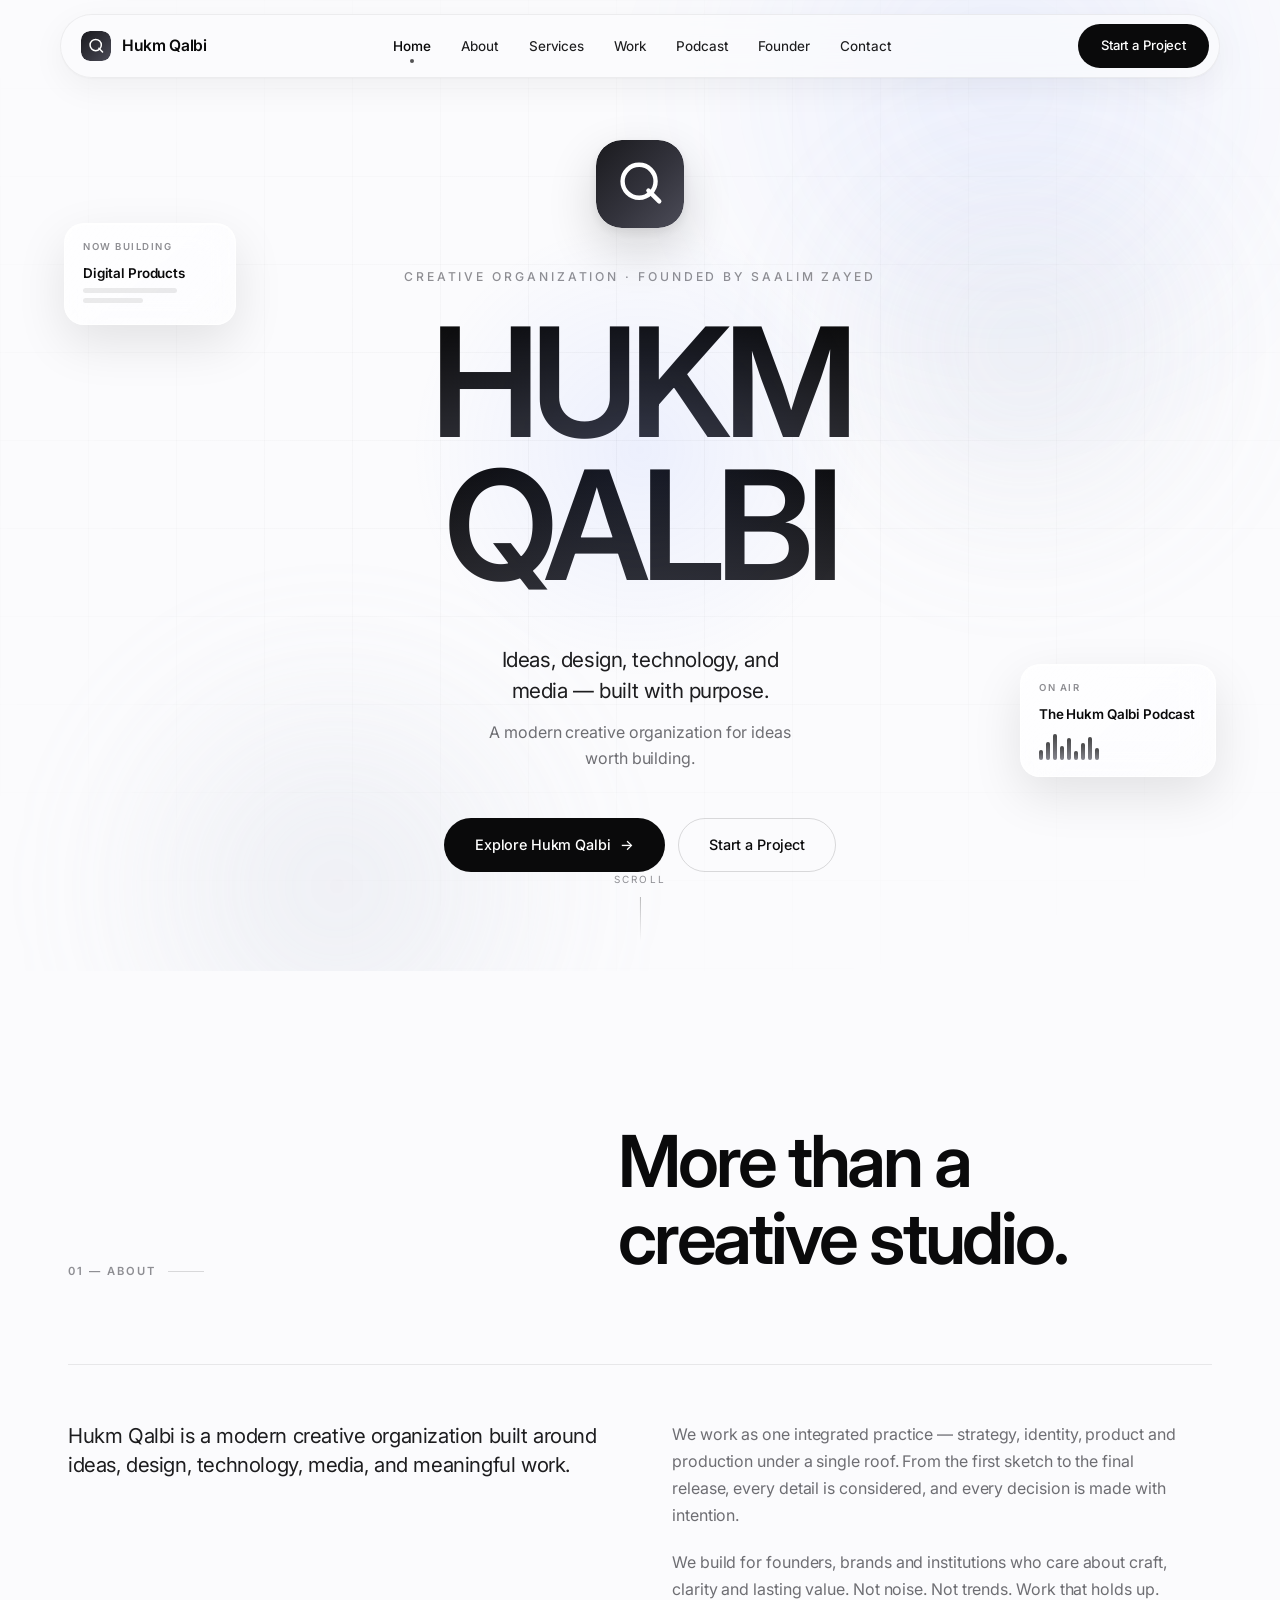
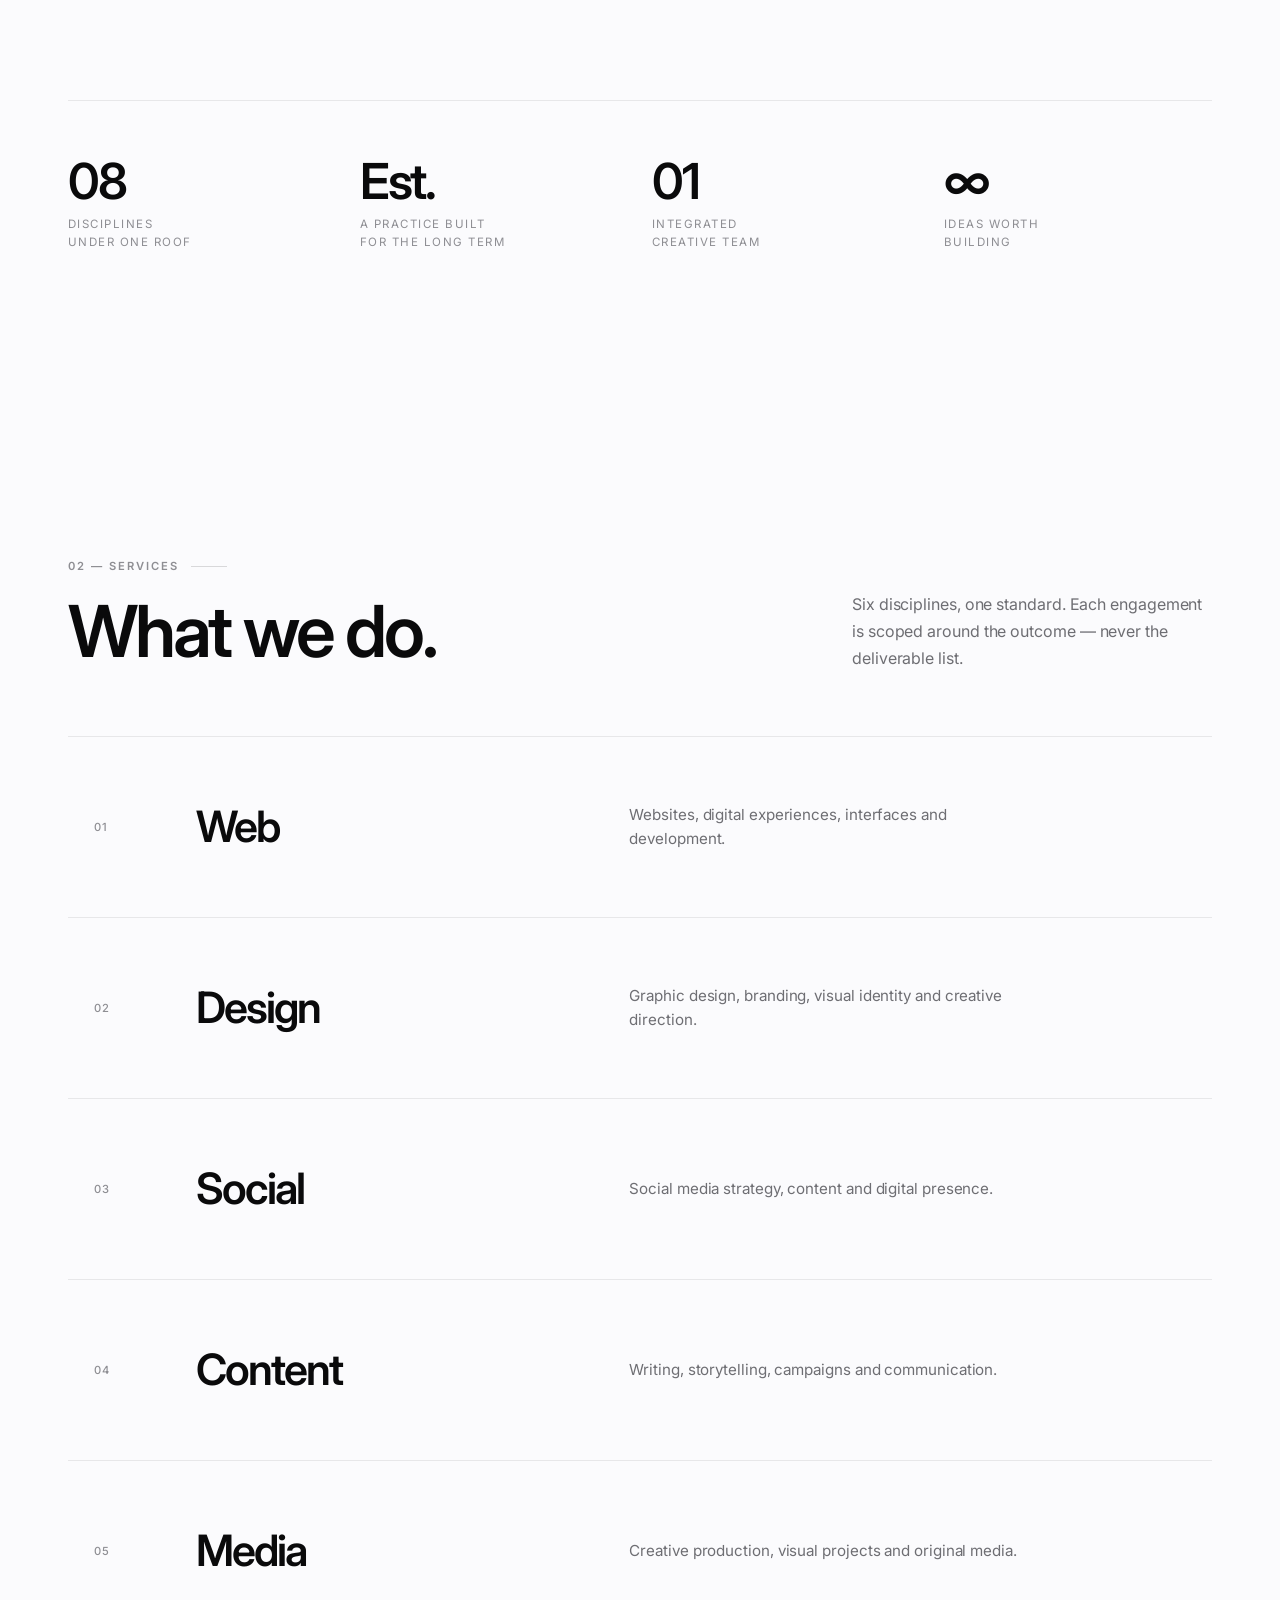
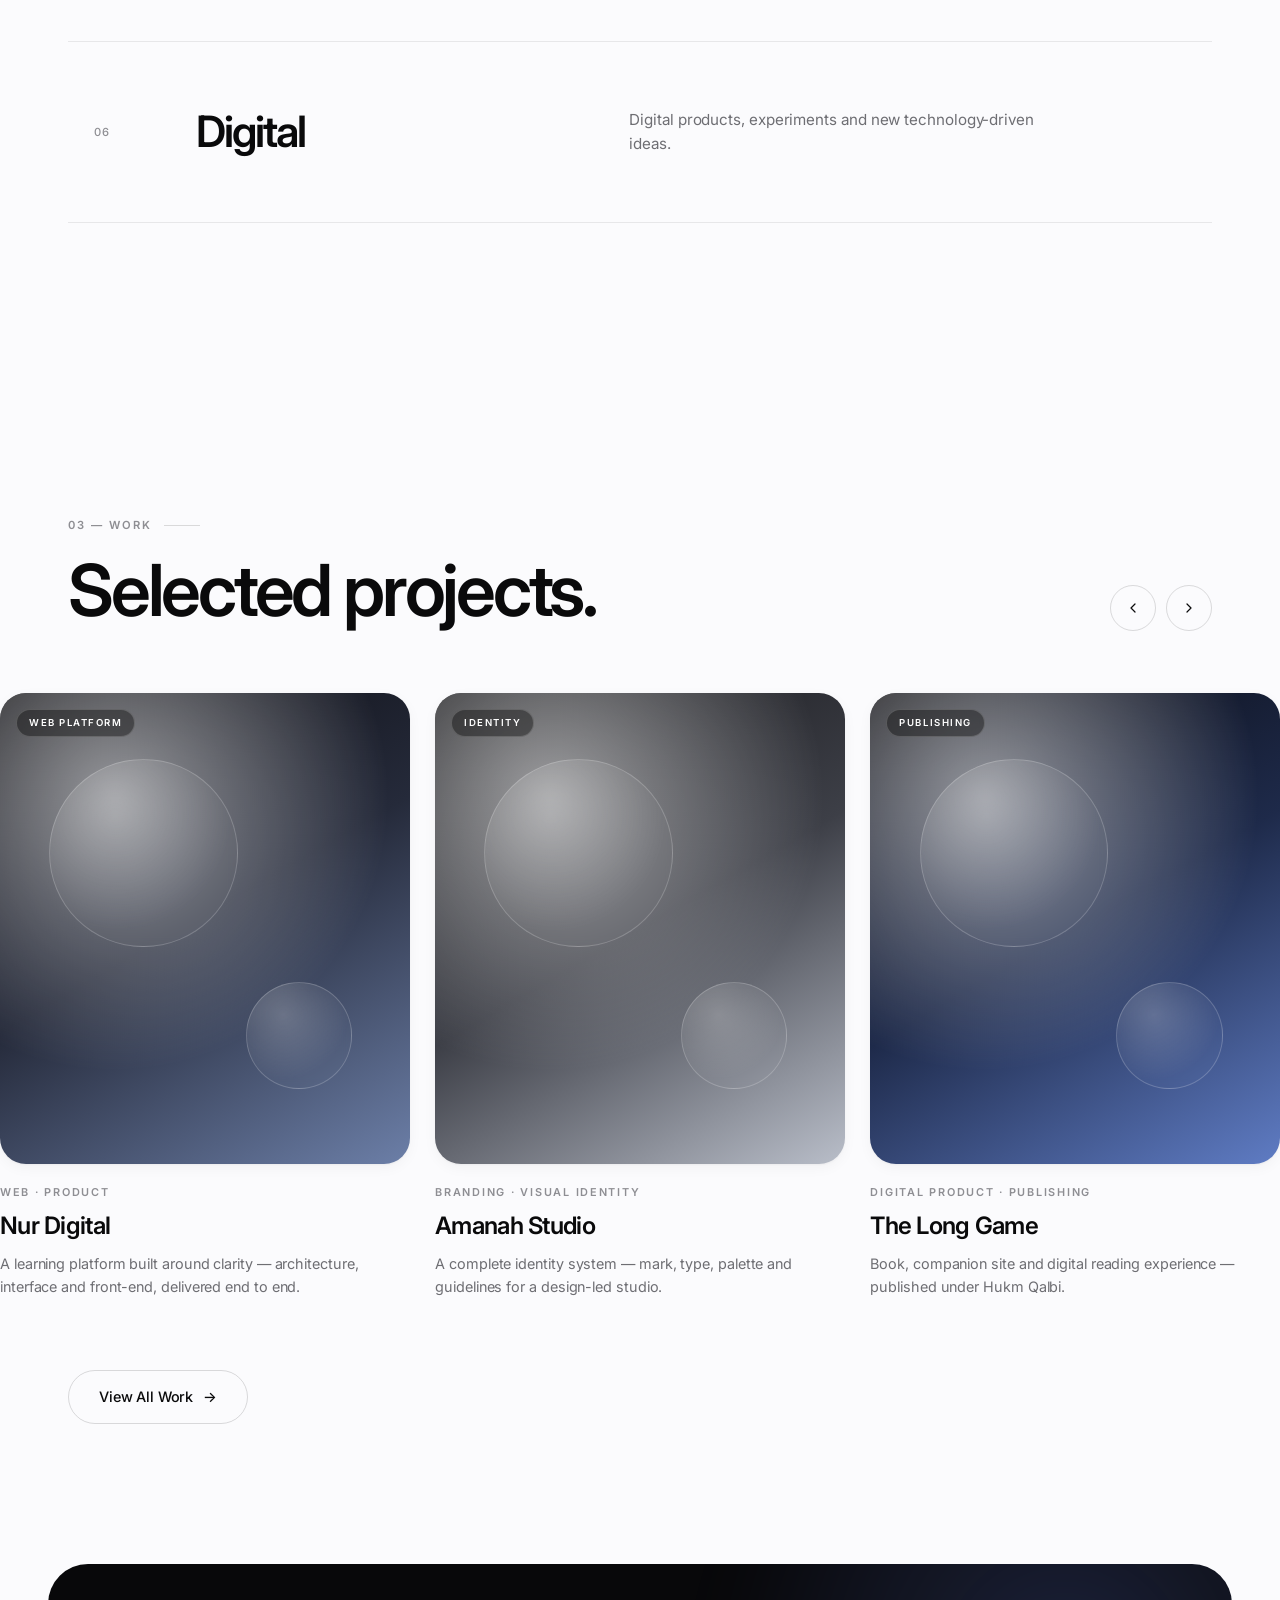
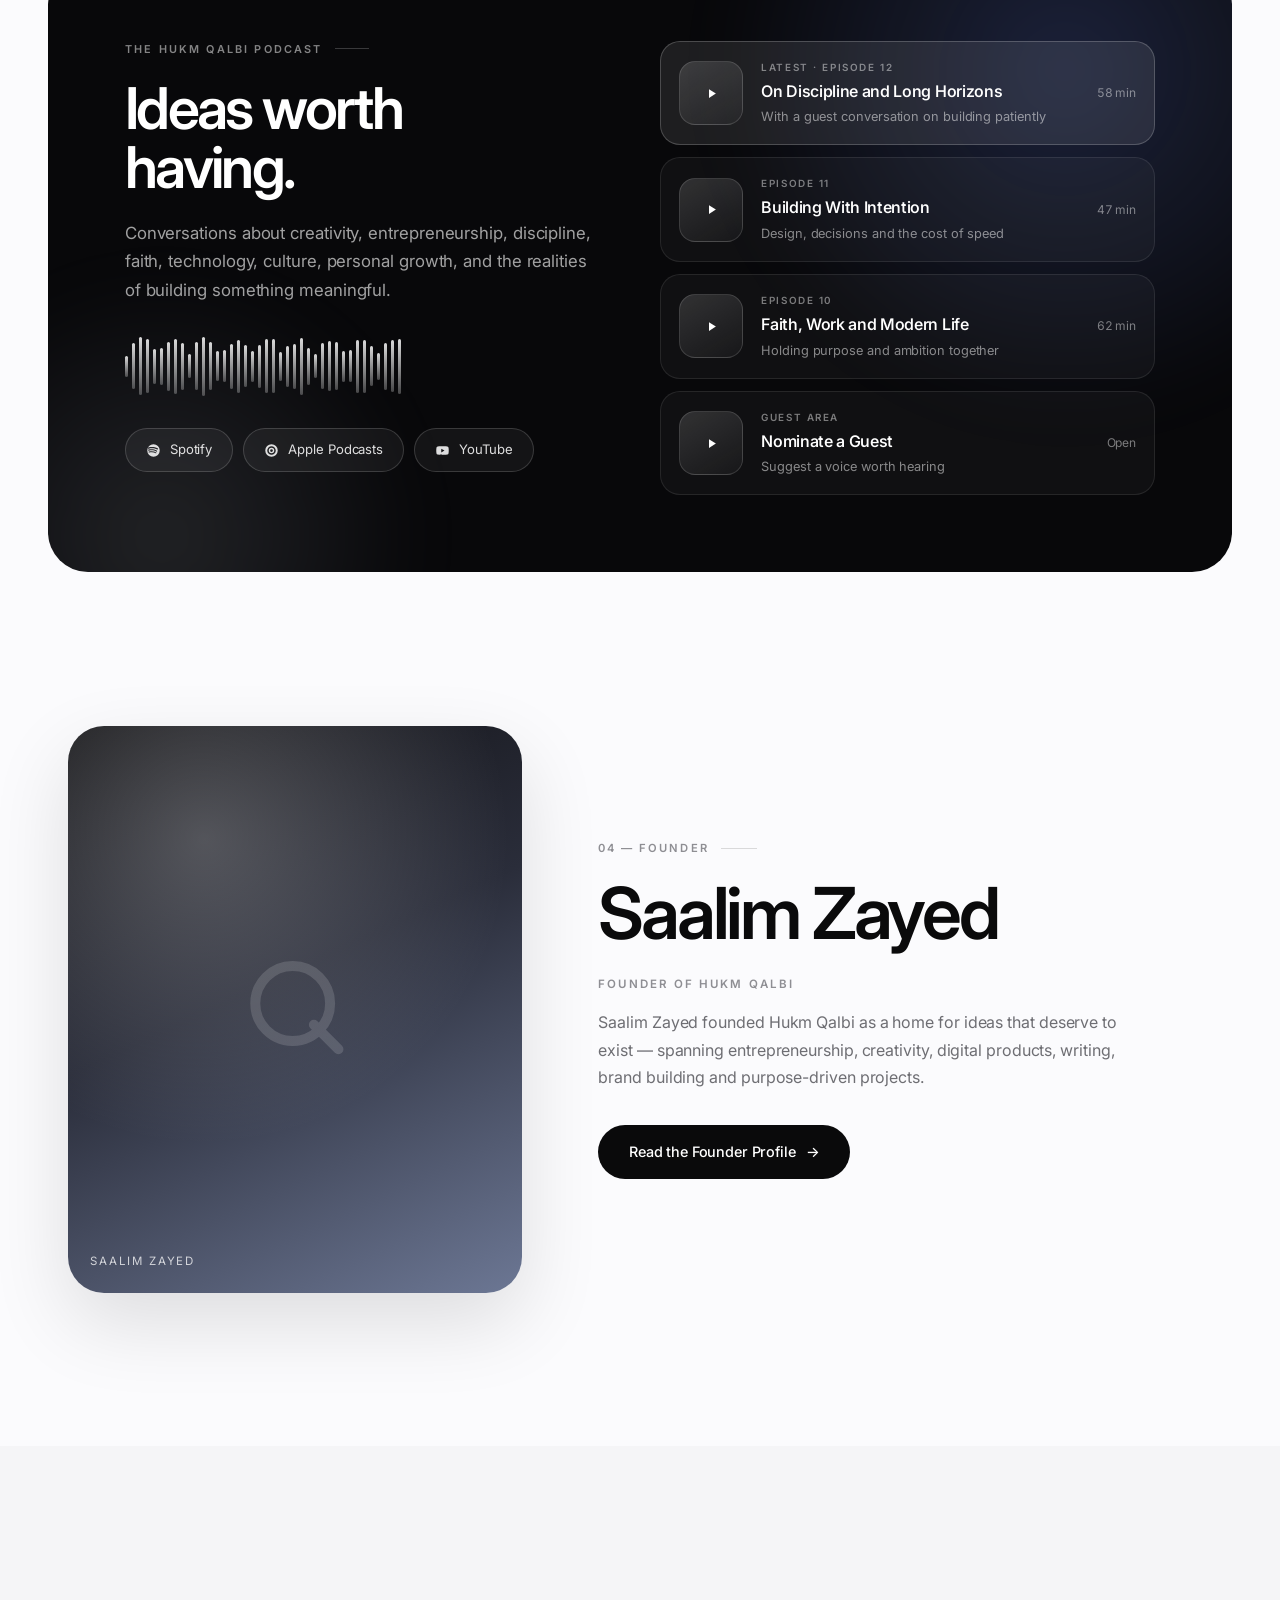
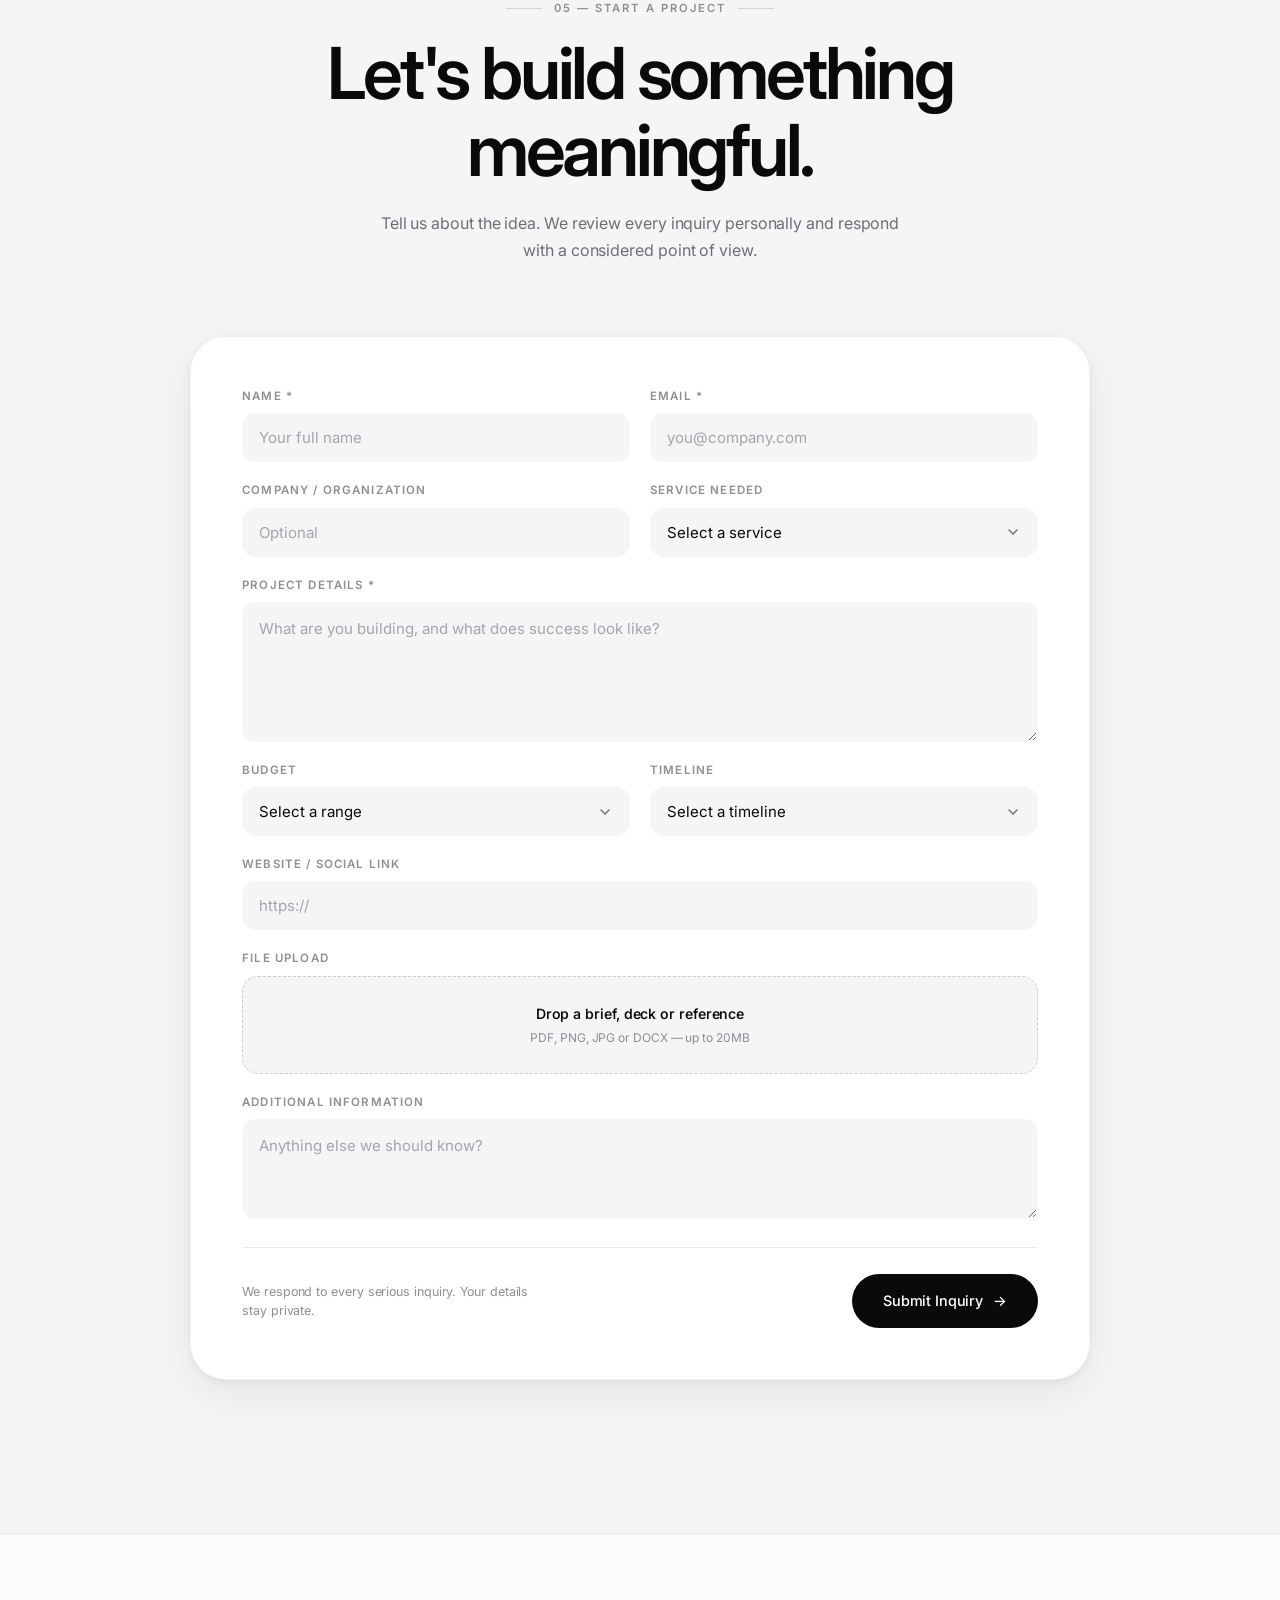
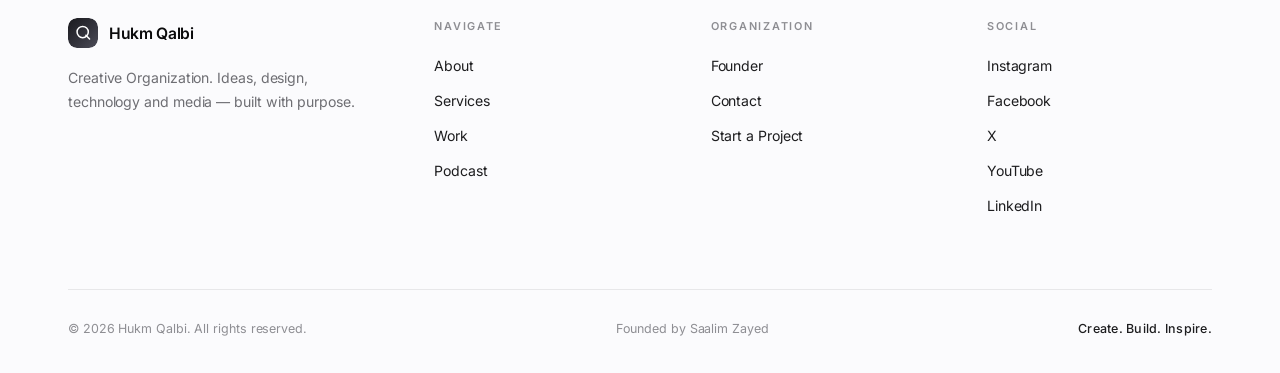
==== commit a8d4d7b4: "Update index.html" ====
--- a/index.html
+++ b/index.html
@@ -5,6 +5,9 @@
 <meta name="viewport" content="width=device-width, initial-scale=1, viewport-fit=cover">
 <meta name="theme-color" content="#fbfbfd">
 <meta name="format-detection" content="telephone=no">
+
+<!-- Google Search Console verification -->
+<meta name="google-site-verification" content="HrqSGUdQE6WqU_RzmQKirfwBnctvCMM7MPnmOR6fnzw" />
 
 <!-- Pinterest domain verification -->
 <meta name="p:domain_verify" content="95fb03daed03083d70824158fac89bcf"/>
@@ -38,46 +41,103 @@
 <script type="application/ld+json">
 {
   "@context": "https://schema.org",
-  "@type": "Organization",
-  "name": "Hukm Qalbi",
-  "url": "https://hukmqalbi.com/",
-  "logo": "https://hukmqalbi.com/hqfv.png",
-  "description": "Hukm Qalbi is a modern creative organization founded by Saalim Zayed, working across web, design, branding, social media, content, digital products, and media.",
-  "founder": {
-    "@type": "Person",
-    "name": "Saalim Zayed",
-    "jobTitle": "Founder",
-    "url": "https://hukmqalbi.com/#/founder"
-  },
-  "foundingDate": "2018",
-  "sameAs": [
-    "https://instagram.com/hukmqalbi",
-    "https://facebook.com/hukmqalbi",
-    "https://x.com/hukmqalbi",
-    "https://youtube.com/@hukmqalbi",
-    "https://linkedin.com/company/hukmqalbi"
-  ],
-  "knowsAbout": [
-    "Website Design & Development",
-    "Graphic Design",
-    "Branding & Visual Identity",
-    "Social Media",
-    "Content & Copywriting",
-    "Digital Products",
-    "Creative & Media Production",
-    "Podcast & Media Projects"
+  "@graph": [
+    {
+      "@type": "Organization",
+      "@id": "https://hukmqalbi.github.io/Hukm-Qalbi/#organization",
+      "name": "Hukm Qalbi",
+      "url": "https://hukmqalbi.github.io/Hukm-Qalbi/",
+      "description": "Hukm Qalbi is a modern creative organization founded by Saalim Zayed, working across web design and development, graphic design, branding, social media, content creation, digital products, creative direction, and media production.",
+      "founder": {
+        "@id": "https://hukmqalbi.github.io/Hukm-Qalbi/#founder"
+      },
+      "sameAs": [
+        "https://www.instagram.com/hukmqalbi/",
+        "https://www.facebook.com/profile.php?id=61584439242814",
+        "https://www.tiktok.com/@hukmqalb",
+        "https://x.com/hukmqalbi",
+        "https://medium.com/@raqeemzayed",
+        "https://www.linkedin.com/company/hukm-qalbi/"
+      ],
+      "knowsAbout": [
+        "Website Design",
+        "Website Development",
+        "Graphic Design",
+        "Branding",
+        "Visual Identity",
+        "Social Media Management",
+        "Content Creation",
+        "Copywriting",
+        "Digital Products",
+        "Creative Direction",
+        "Media Production",
+        "Podcast Production",
+        "Creative Projects"
+      ],
+      "mainEntityOfPage": {
+        "@type": "WebPage",
+        "@id": "https://hukmqalbi.github.io/Hukm-Qalbi/"
+      }
+    },
+    {
+      "@type": "Person",
+      "@id": "https://hukmqalbi.github.io/Hukm-Qalbi/#founder",
+      "name": "Saalim Zayed",
+      "jobTitle": "Founder & CEO",
+      "description": "Saalim Zayed is the founder and CEO of Hukm Qalbi, an entrepreneur and author.",
+      "url": "https://hukmqalbi.github.io/Hukm-Qalbi/#/founder",
+      "worksFor": {
+        "@id": "https://hukmqalbi.github.io/Hukm-Qalbi/#organization"
+      },
+      "sameAs": [
+        "https://www.wikidata.org/wiki/Q141657493"
+      ],
+      "identifier": {
+        "@type": "PropertyValue",
+        "propertyID": "Google Knowledge Graph ID",
+        "value": "/g/11zdq3xm4g"
+      },
+      "knowsAbout": [
+        "Entrepreneurship",
+        "Business Development",
+        "Brand Building",
+        "Creative Direction",
+        "Digital Products",
+        "Writing",
+        "Content Creation",
+        "Media"
+      ]
+    },
+    {
+      "@type": "WebSite",
+      "@id": "https://hukmqalbi.github.io/Hukm-Qalbi/#website",
+      "url": "https://hukmqalbi.github.io/Hukm-Qalbi/",
+      "name": "Hukm Qalbi",
+      "publisher": {
+        "@id": "https://hukmqalbi.github.io/Hukm-Qalbi/#organization"
+      },
+      "about": {
+        "@id": "https://hukmqalbi.github.io/Hukm-Qalbi/#organization"
+      },
+      "inLanguage": "en"
+    },
+    {
+      "@type": "WebPage",
+      "@id": "https://hukmqalbi.github.io/Hukm-Qalbi/#webpage",
+      "url": "https://hukmqalbi.github.io/Hukm-Qalbi/",
+      "name": "Hukm Qalbi — A Modern Creative Organization",
+      "isPartOf": {
+        "@id": "https://hukmqalbi.github.io/Hukm-Qalbi/#website"
+      },
+      "about": {
+        "@id": "https://hukmqalbi.github.io/Hukm-Qalbi/#organization"
+      },
+      "mainEntity": {
+        "@id": "https://hukmqalbi.github.io/Hukm-Qalbi/#organization"
+      },
+      "inLanguage": "en"
+    }
   ]
-}
-</script>
-<script type="application/ld+json">
-{
-  "@context": "https://schema.org",
-  "@type": "Person",
-  "name": "Saalim Zayed",
-  "jobTitle": "Founder of Hukm Qalbi",
-  "url": "https://hukmqalbi.com/#/founder",
-  "worksFor": { "@type": "Organization", "name": "Hukm Qalbi" },
-  "knowsAbout": ["Entrepreneurship", "Brand Building", "Digital Products", "Writing", "Creative Direction"]
 }
 </script>
 
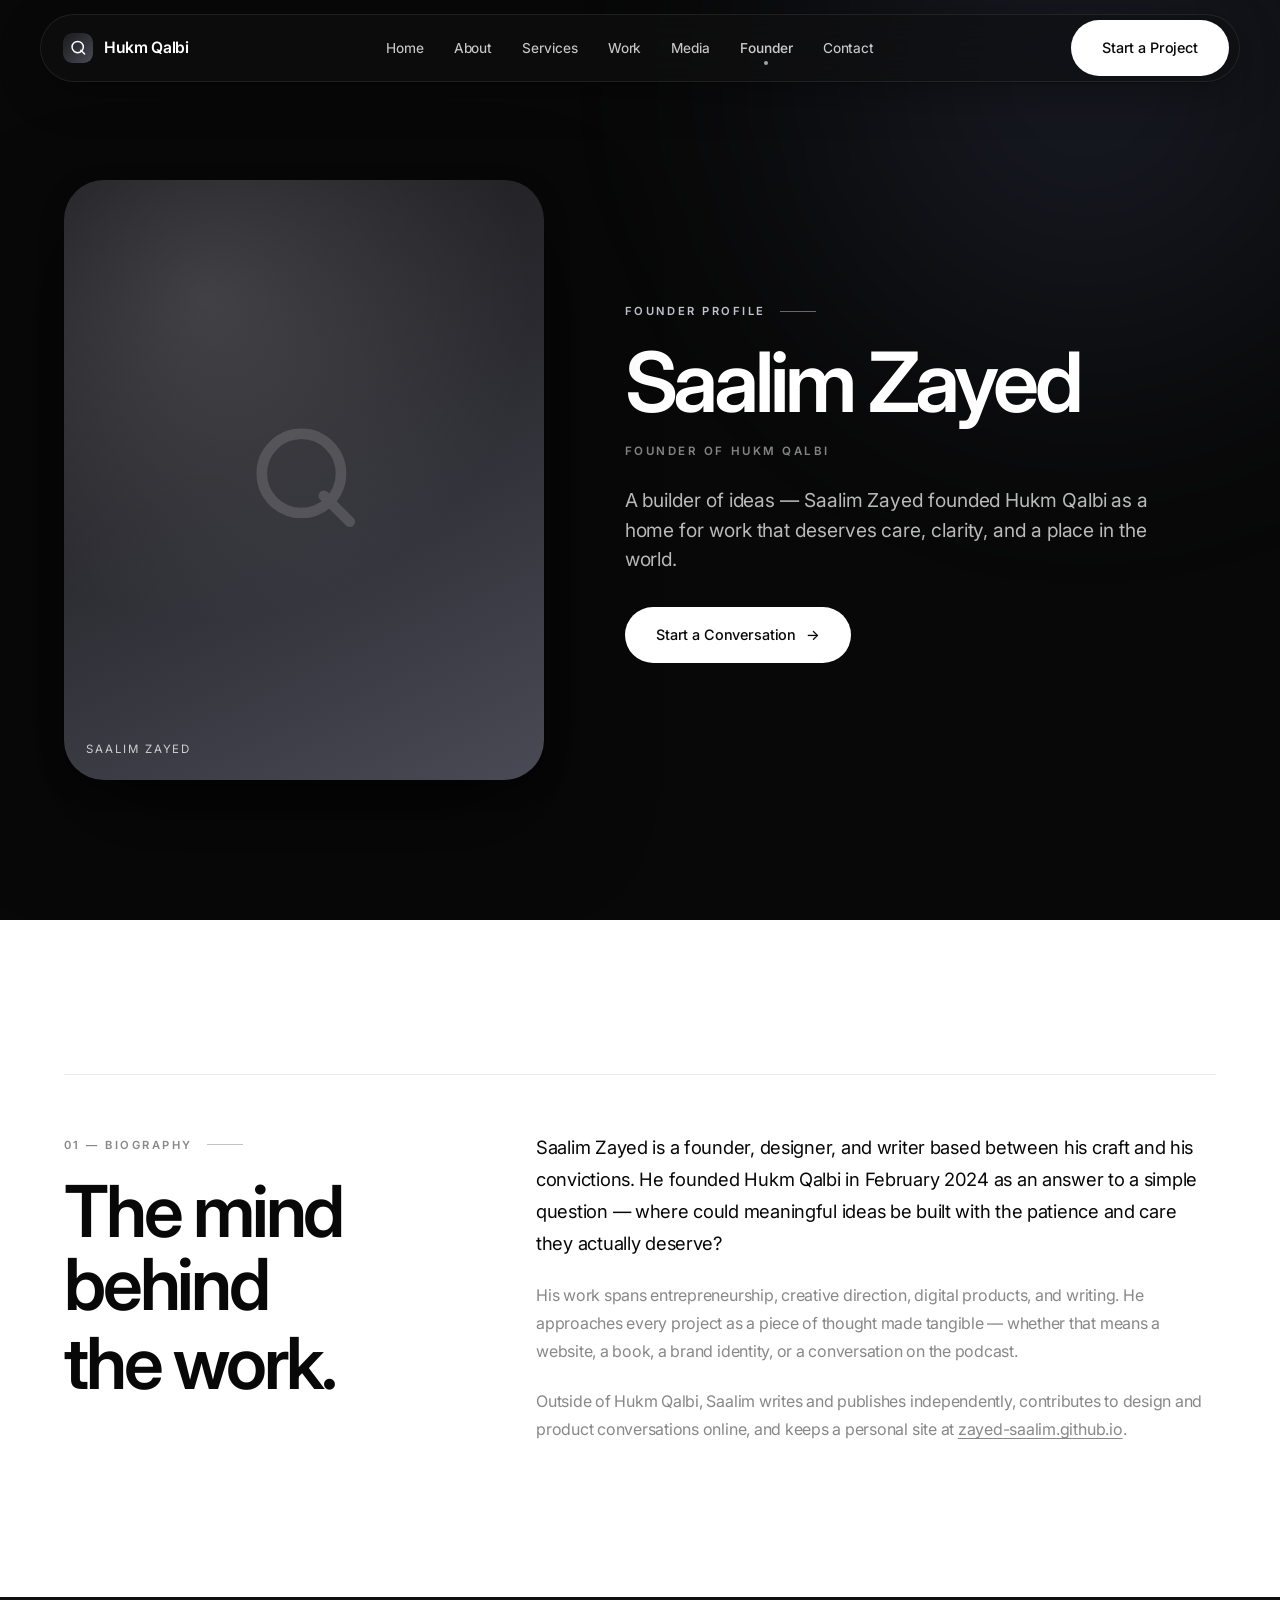
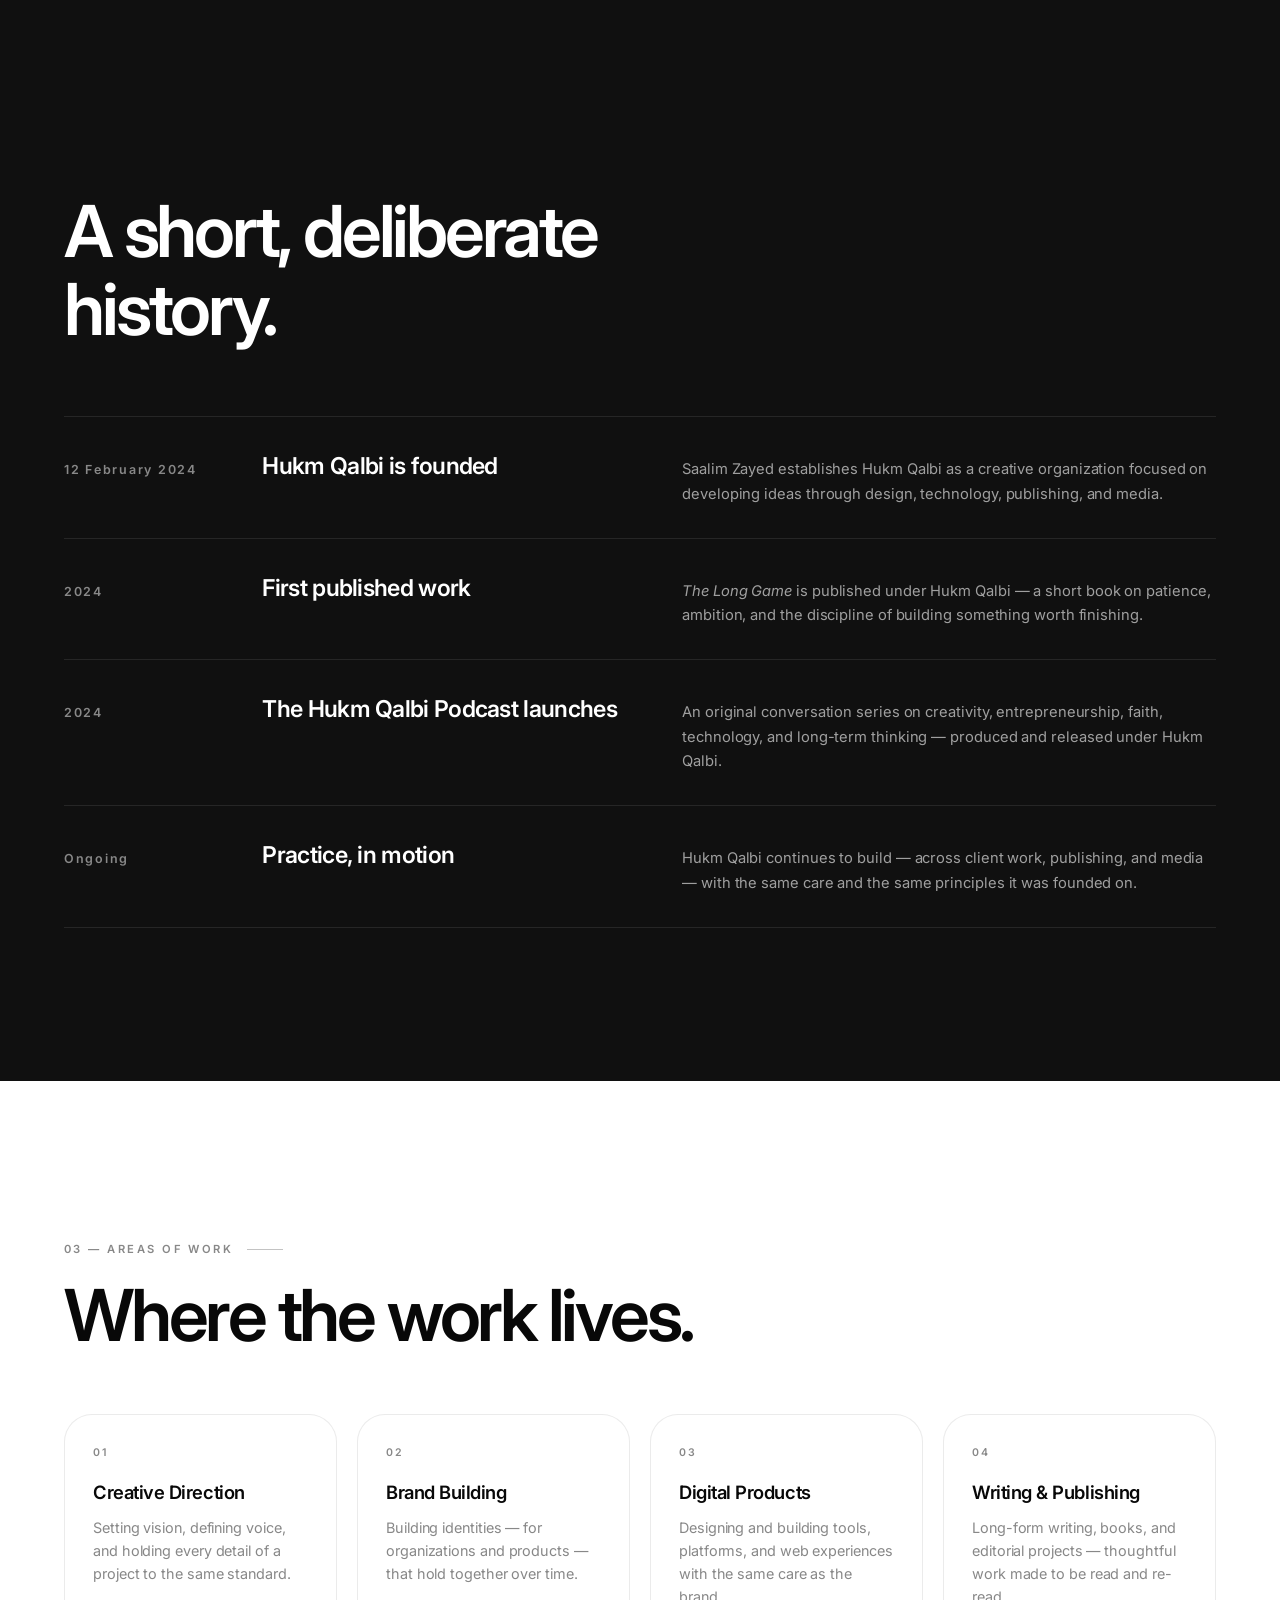
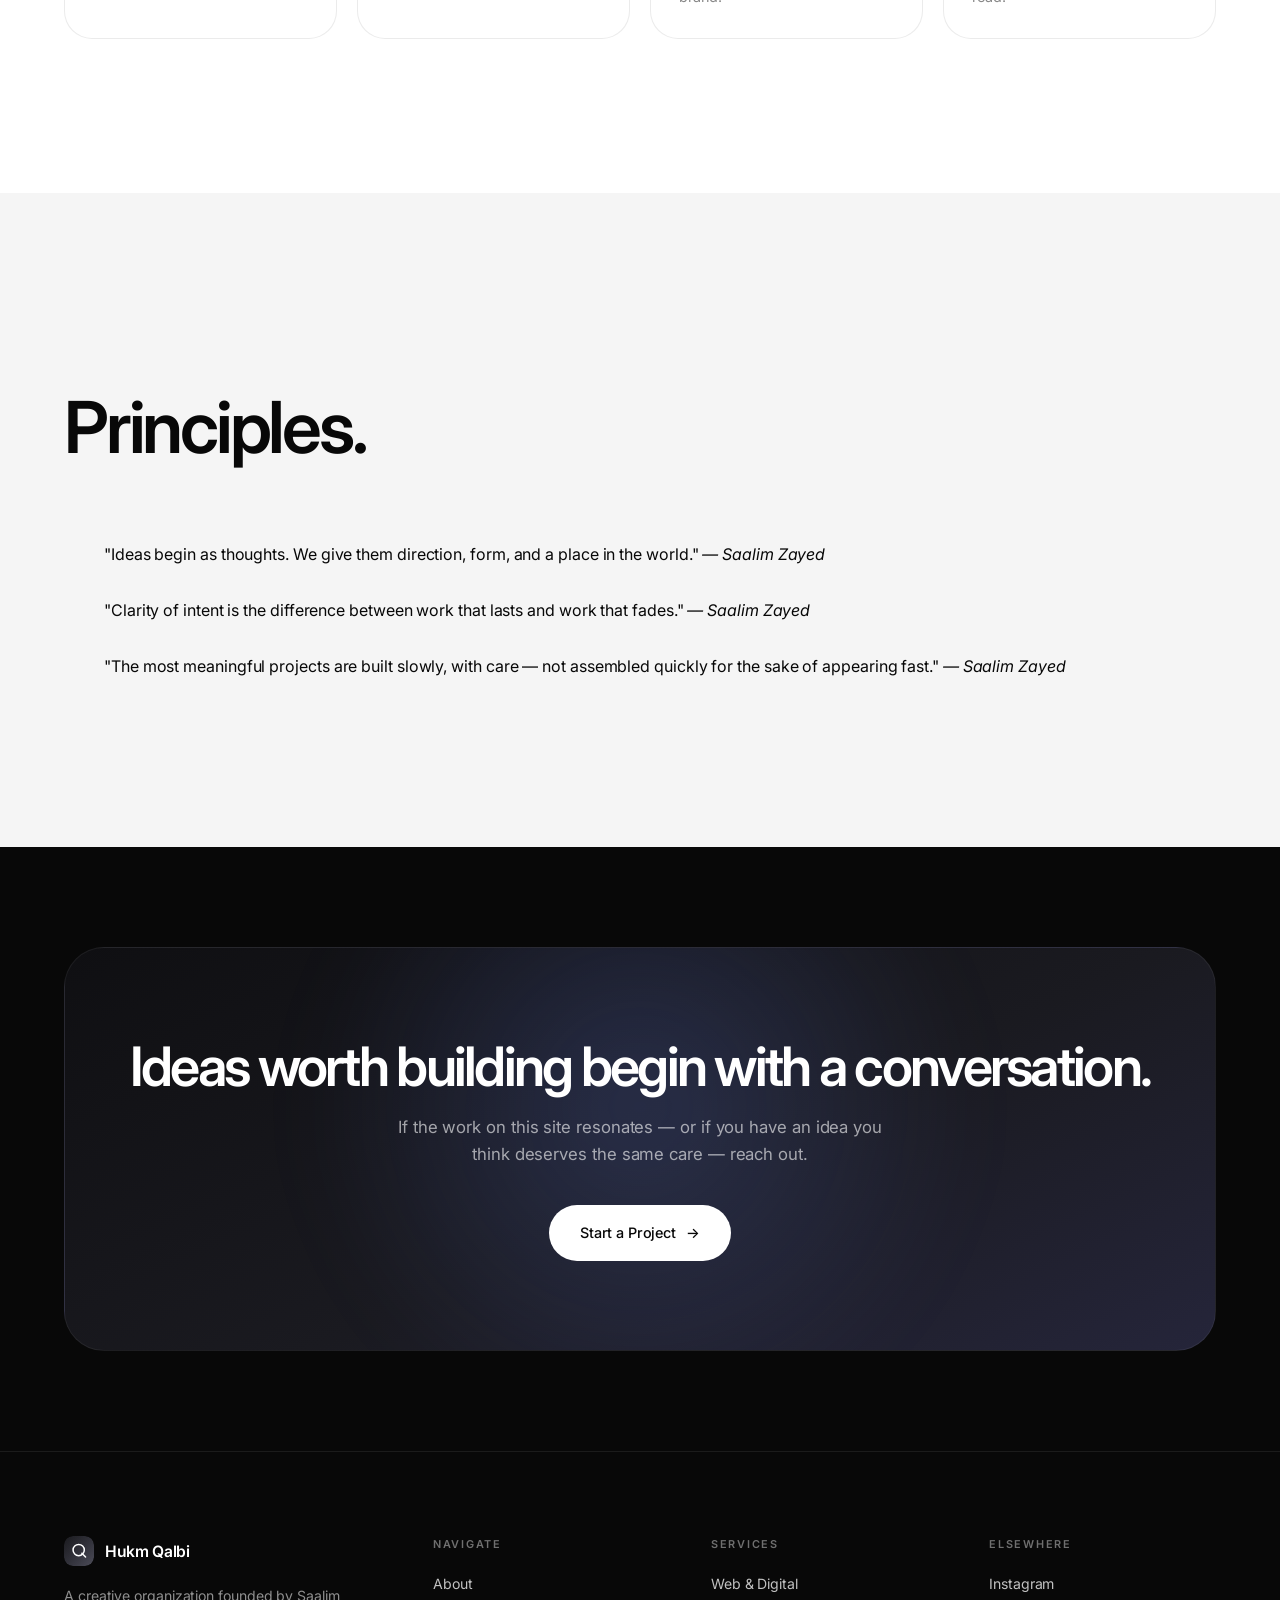
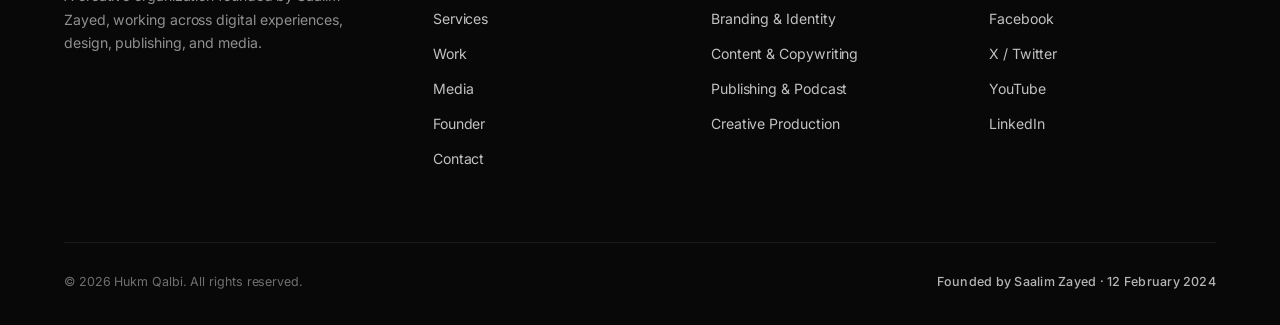
==== commit 07c5e58a: "Update index.html" ====
--- a/index.html
+++ b/index.html
@@ -3,109 +3,58 @@
 <head>
 <meta charset="UTF-8">
 <meta name="viewport" content="width=device-width, initial-scale=1, viewport-fit=cover">
-<meta name="theme-color" content="#fbfbfd">
-<meta name="format-detection" content="telephone=no">
-
-<!-- Google Search Console verification -->
-<meta name="google-site-verification" content="HrqSGUdQE6WqU_RzmQKirfwBnctvCMM7MPnmOR6fnzw" />
-
-<!-- Pinterest domain verification -->
-<meta name="p:domain_verify" content="95fb03daed03083d70824158fac89bcf"/>
-
-<title>Hukm Qalbi — A Modern Creative Organization</title>
-<meta name="description" content="Hukm Qalbi is a modern creative organization founded by Saalim Zayed, working across web, design, branding, social media, content, digital products, and media.">
-<link rel="canonical" href="https://hukmqalbi.com/">
-<link rel="icon" type="image/png" href="hqfv.png">
-
-<!-- Open Graph -->
-<meta property="og:type" content="website">
+<meta name="theme-color" content="#080808">
+<title>Saalim Zayed — Founder of Hukm Qalbi</title>
+<meta name="description" content="Saalim Zayed is the founder of Hukm Qalbi, a creative organization working across digital experiences, design, publishing, and media. Established February 2024.">
+<link rel="canonical" href="https://hukmqalbi.github.io/Hukm-Qalbi/founder/">
+<link rel="icon" type="image/png" href="../hqfv.png">
+<link rel="apple-touch-icon" href="../hqfv.png">
+
+<meta property="og:type" content="profile">
 <meta property="og:site_name" content="Hukm Qalbi">
-<meta property="og:title" content="Hukm Qalbi — A Modern Creative Organization">
-<meta property="og:description" content="Ideas, design, technology, and media — built with purpose. A modern creative organization founded by Saalim Zayed.">
-<meta property="og:url" content="https://hukmqalbi.com/">
-<meta property="og:image" content="https://hukmqalbi.com/hqfv.png">
-<meta property="og:locale" content="en_US">
-
-<!-- Twitter / X -->
+<meta property="og:title" content="Saalim Zayed — Founder of Hukm Qalbi">
+<meta property="og:description" content="The founder of Hukm Qalbi, a creative organization working across digital experiences, design, publishing, and media.">
+<meta property="og:url" content="https://hukmqalbi.github.io/Hukm-Qalbi/founder/">
+<meta property="og:image" content="https://hukmqalbi.github.io/Hukm-Qalbi/hqfv.png">
+
 <meta name="twitter:card" content="summary_large_image">
-<meta name="twitter:title" content="Hukm Qalbi — A Modern Creative Organization">
-<meta name="twitter:description" content="Ideas, design, technology, and media — built with purpose.">
-<meta name="twitter:image" content="https://hukmqalbi.com/hqfv.png">
-<meta name="twitter:site" content="@hukmqalbi">
+<meta name="twitter:title" content="Saalim Zayed — Founder of Hukm Qalbi">
+<meta name="twitter:description" content="Founder of Hukm Qalbi — a creative organization working across digital experiences, design, publishing, and media.">
+<meta name="twitter:image" content="https://hukmqalbi.github.io/Hukm-Qalbi/hqfv.png">
 
 <link rel="preconnect" href="https://fonts.googleapis.com">
 <link rel="preconnect" href="https://fonts.gstatic.com" crossorigin>
-<link href="https://fonts.googleapis.com/css2?family=Inter:wght@300;400;500;600;700&display=swap" rel="stylesheet">
-
-<!-- Structured Data -->
+<link href="https://fonts.googleapis.com/css2?family=Inter:wght@300;400;500;600;700&family=Instrument+Serif:ital@0;1&display=swap" rel="stylesheet">
+
 <script type="application/ld+json">
 {
   "@context": "https://schema.org",
   "@graph": [
     {
+      "@type": "ProfilePage",
+      "@id": "https://hukmqalbi.github.io/Hukm-Qalbi/founder/#profilepage",
+      "url": "https://hukmqalbi.github.io/Hukm-Qalbi/founder/",
+      "name": "Saalim Zayed — Founder of Hukm Qalbi",
+      "inLanguage": "en",
+      "isPartOf": { "@id": "https://hukmqalbi.github.io/Hukm-Qalbi/#website" },
+      "mainEntity": { "@id": "https://hukmqalbi.github.io/Hukm-Qalbi/#saalim-zayed" }
+    },
+    {
       "@type": "Organization",
       "@id": "https://hukmqalbi.github.io/Hukm-Qalbi/#organization",
       "name": "Hukm Qalbi",
+      "alternateName": "حكم قلبي",
       "url": "https://hukmqalbi.github.io/Hukm-Qalbi/",
-      "description": "Hukm Qalbi is a modern creative organization founded by Saalim Zayed, working across web design and development, graphic design, branding, social media, content creation, digital products, creative direction, and media production.",
-      "founder": {
-        "@id": "https://hukmqalbi.github.io/Hukm-Qalbi/#founder"
-      },
+      "logo": "https://hukmqalbi.github.io/Hukm-Qalbi/hqfv.png",
+      "description": "Hukm Qalbi is a creative organization founded by Saalim Zayed, working across digital experiences, design, publishing, and media.",
+      "foundingDate": "2024-02-12",
+      "founder": { "@id": "https://hukmqalbi.github.io/Hukm-Qalbi/#saalim-zayed" },
       "sameAs": [
-        "https://www.instagram.com/hukmqalbi/",
-        "https://www.facebook.com/profile.php?id=61584439242814",
-        "https://www.tiktok.com/@hukmqalb",
+        "https://instagram.com/hukmqalbi",
+        "https://facebook.com/hukmqalbi",
         "https://x.com/hukmqalbi",
-        "https://medium.com/@raqeemzayed",
-        "https://www.linkedin.com/company/hukm-qalbi/"
-      ],
-      "knowsAbout": [
-        "Website Design",
-        "Website Development",
-        "Graphic Design",
-        "Branding",
-        "Visual Identity",
-        "Social Media Management",
-        "Content Creation",
-        "Copywriting",
-        "Digital Products",
-        "Creative Direction",
-        "Media Production",
-        "Podcast Production",
-        "Creative Projects"
-      ],
-      "mainEntityOfPage": {
-        "@type": "WebPage",
-        "@id": "https://hukmqalbi.github.io/Hukm-Qalbi/"
-      }
-    },
-    {
-      "@type": "Person",
-      "@id": "https://hukmqalbi.github.io/Hukm-Qalbi/#founder",
-      "name": "Saalim Zayed",
-      "jobTitle": "Founder & CEO",
-      "description": "Saalim Zayed is the founder and CEO of Hukm Qalbi, an entrepreneur and author.",
-      "url": "https://hukmqalbi.github.io/Hukm-Qalbi/#/founder",
-      "worksFor": {
-        "@id": "https://hukmqalbi.github.io/Hukm-Qalbi/#organization"
-      },
-      "sameAs": [
-        "https://www.wikidata.org/wiki/Q141657493"
-      ],
-      "identifier": {
-        "@type": "PropertyValue",
-        "propertyID": "Google Knowledge Graph ID",
-        "value": "/g/11zdq3xm4g"
-      },
-      "knowsAbout": [
-        "Entrepreneurship",
-        "Business Development",
-        "Brand Building",
-        "Creative Direction",
-        "Digital Products",
-        "Writing",
-        "Content Creation",
-        "Media"
+        "https://youtube.com/@hukmqalbi",
+        "https://linkedin.com/company/hukmqalbi"
       ]
     },
     {
@@ -113,348 +62,145 @@
       "@id": "https://hukmqalbi.github.io/Hukm-Qalbi/#website",
       "url": "https://hukmqalbi.github.io/Hukm-Qalbi/",
       "name": "Hukm Qalbi",
-      "publisher": {
-        "@id": "https://hukmqalbi.github.io/Hukm-Qalbi/#organization"
-      },
-      "about": {
-        "@id": "https://hukmqalbi.github.io/Hukm-Qalbi/#organization"
-      },
-      "inLanguage": "en"
+      "alternateName": "حكم قلبي",
+      "publisher": { "@id": "https://hukmqalbi.github.io/Hukm-Qalbi/#organization" }
     },
     {
-      "@type": "WebPage",
-      "@id": "https://hukmqalbi.github.io/Hukm-Qalbi/#webpage",
-      "url": "https://hukmqalbi.github.io/Hukm-Qalbi/",
-      "name": "Hukm Qalbi — A Modern Creative Organization",
-      "isPartOf": {
-        "@id": "https://hukmqalbi.github.io/Hukm-Qalbi/#website"
-      },
-      "about": {
-        "@id": "https://hukmqalbi.github.io/Hukm-Qalbi/#organization"
-      },
-      "mainEntity": {
-        "@id": "https://hukmqalbi.github.io/Hukm-Qalbi/#organization"
-      },
-      "inLanguage": "en"
+      "@type": "Person",
+      "@id": "https://hukmqalbi.github.io/Hukm-Qalbi/#saalim-zayed",
+      "name": "Saalim Zayed",
+      "jobTitle": "Founder of Hukm Qalbi",
+      "url": "https://hukmqalbi.github.io/Hukm-Qalbi/founder/",
+      "description": "Saalim Zayed is the founder of Hukm Qalbi, a creative organization working across digital experiences, design, publishing, and media.",
+      "worksFor": { "@id": "https://hukmqalbi.github.io/Hukm-Qalbi/#organization" },
+      "sameAs": [
+        "https://zayed-saalim.github.io/Zayed.com/",
+        "https://www.instagram.com/saalimzayed"
+      ],
+      "knowsAbout": ["Creative Direction", "Brand Building", "Digital Products", "Writing", "Publishing"],
+      "mainEntityOfPage": { "@id": "https://hukmqalbi.github.io/Hukm-Qalbi/founder/#profilepage" }
     }
   ]
 }
 </script>
 
 <style>
-/* ============================================================
-   HUKM QALBI — Design System
-   ============================================================ */
 :root{
-  --bg:#fbfbfd;
-  --bg-alt:#f5f5f7;
-  --ink:#0a0a0b;
-  --ink-2:#1d1d1f;
-  --muted:#6e6e73;
-  --muted-2:#8e8e93;
-  --line:rgba(10,10,11,.08);
-  --line-2:rgba(10,10,11,.14);
-  --white:#fff;
-
-  --cool:120,150,255;
-  --silver:190,198,214;
-
-  --r-sm:12px;
-  --r:18px;
-  --r-lg:26px;
-  --r-xl:36px;
-
-  --max:1240px;
-  --pad:clamp(20px,5vw,48px);
-  --nav-h:64px;
-
+  --black:#080808;--rich-black:#101010;--charcoal:#171717;
+  --white:#fff;--soft-white:#f5f5f5;--silver:#bfc3cc;--muted:#888;
+  --line-dark:rgba(255,255,255,.09);--line-light:rgba(8,8,8,.08);
+  --font-sans:'Inter',-apple-system,BlinkMacSystemFont,'Segoe UI',Roboto,sans-serif;
+  --font-serif:'Instrument Serif',Georgia,serif;
+  --pad:clamp(20px,5vw,64px);--max:1280px;--nav-h:68px;
+  --r-sm:12px;--r-md:20px;--r-lg:28px;--r-xl:40px;
   --ease:cubic-bezier(.22,.61,.36,1);
   --ease-out:cubic-bezier(.16,1,.3,1);
   --ease-soft:cubic-bezier(.4,0,.2,1);
-
-  --shadow-s:0 1px 2px rgba(0,0,0,.04), 0 4px 14px rgba(0,0,0,.04);
-  --shadow-m:0 2px 6px rgba(0,0,0,.05), 0 14px 40px rgba(0,0,0,.07);
-  --shadow-l:0 30px 80px rgba(0,0,0,.12);
 }
-
 *,*::before,*::after{box-sizing:border-box}
-
-html{
-  -webkit-text-size-adjust:100%;
-  scroll-behavior:smooth;
-  scroll-padding-top:110px;
-}
-
-body{
-  margin:0;
-  font-family:'Inter',-apple-system,BlinkMacSystemFont,'SF Pro Display','Segoe UI',Roboto,sans-serif;
-  background:var(--bg);
-  color:var(--ink);
-  line-height:1.5;
-  font-size:16px;
-  letter-spacing:-.005em;
-  -webkit-font-smoothing:antialiased;
-  -moz-osx-font-smoothing:grayscale;
-  overflow-x:hidden;
-}
-
-body.locked{overflow:hidden}
-
+html{-webkit-text-size-adjust:100%;scroll-behavior:smooth;scroll-padding-top:96px}
+body{margin:0;font-family:var(--font-sans);background:var(--white);color:var(--black);
+  line-height:1.5;font-size:16px;letter-spacing:-.005em;
+  -webkit-font-smoothing:antialiased;-moz-osx-font-smoothing:grayscale;overflow-x:hidden;}
 img,svg{display:block;max-width:100%}
 a{color:inherit;text-decoration:none}
-button{font:inherit;color:inherit}
+button{font:inherit;color:inherit;background:none;border:none;cursor:pointer}
 h1,h2,h3,h4,p{margin:0}
 ul{margin:0;padding:0;list-style:none}
-
-::selection{background:rgba(120,150,255,.22)}
-
-:focus-visible{
-  outline:2px solid rgba(120,150,255,.9);
-  outline-offset:3px;
-  border-radius:6px;
-}
-
-.skip{
-  position:fixed;top:-100px;left:20px;z-index:10000;
-  background:var(--ink);color:#fff;padding:12px 20px;border-radius:99px;
-  font-size:.85rem;transition:top .3s var(--ease);
-}
+::selection{background:rgba(191,195,204,.35)}
+:focus-visible{outline:2px solid var(--silver);outline-offset:3px;border-radius:6px}
+.skip{position:fixed;top:-100px;left:20px;z-index:10000;background:var(--black);color:#fff;
+  padding:12px 20px;border-radius:99px;font-size:.85rem;transition:top .3s var(--ease);}
 .skip:focus{top:20px}
-
-/* ---------- Layout helpers ---------- */
-.wrap{
-  width:100%;
-  max-width:var(--max);
-  margin-inline:auto;
-  padding-inline:var(--pad);
-}
-
-.section{
-  position:relative;
-  padding-block:clamp(80px,12vw,160px);
-}
-
-.label{
-  font-size:.7rem;
-  font-weight:600;
-  letter-spacing:.18em;
-  text-transform:uppercase;
-  color:var(--muted-2);
-  display:flex;
-  align-items:center;
-  gap:12px;
-}
-.label::after{
-  content:'';
-  height:1px;width:36px;
-  background:var(--line-2);
-}
-
-.display{
-  font-size:clamp(2.1rem,5.6vw,4.6rem);
-  font-weight:600;
-  line-height:1.02;
-  letter-spacing:-.045em;
-  color:var(--ink);
-}
-
-.lead{
-  font-size:clamp(1.05rem,1.6vw,1.4rem);
-  line-height:1.45;
-  letter-spacing:-.02em;
-  color:var(--ink-2);
-  font-weight:400;
-}
-
-.body-text{
-  font-size:1rem;
-  line-height:1.7;
-  color:var(--muted);
-  max-width:52ch;
-}
-
-/* ---------- Reveal animations ---------- */
-.reveal{
-  opacity:0;
-  transform:translateY(28px);
-  transition:opacity .95s var(--ease-out), transform .95s var(--ease-out);
-  transition-delay:var(--d,0s);
-}
+.wrap{width:100%;max-width:var(--max);margin-inline:auto;padding-inline:var(--pad)}
+.section{position:relative;padding-block:clamp(80px,12vw,160px)}
+.label{font-size:.7rem;font-weight:600;letter-spacing:.22em;text-transform:uppercase;
+  color:var(--muted);display:inline-flex;align-items:center;gap:14px;}
+.label::after{content:'';height:1px;width:36px;background:currentColor;opacity:.5}
+.display{font-size:clamp(2.2rem,5.6vw,4.6rem);font-weight:600;line-height:1.02;
+  letter-spacing:-.045em;color:inherit;}
+.lead{font-size:clamp(1.05rem,1.8vw,1.5rem);line-height:1.45;letter-spacing:-.02em;
+  color:inherit;font-weight:400;}
+.body-text{font-size:1rem;line-height:1.75;color:var(--muted);max-width:52ch;}
+.reveal{opacity:0;transform:translateY(28px);
+  transition:opacity .95s var(--ease-out),transform .95s var(--ease-out);
+  transition-delay:var(--d,0s);}
 .reveal.in{opacity:1;transform:none}
-
-.mask{display:block;overflow:hidden;padding-bottom:.06em}
-.mask-i{
-  display:block;
-  transform:translateY(112%);
-  transition:transform 1.15s var(--ease-out);
-  transition-delay:var(--d,0s);
-}
-.in > .mask > .mask-i,
-.mask.in > .mask-i{transform:none}
-
-/* ---------- Buttons ---------- */
-.btn{
-  display:inline-flex;
-  align-items:center;
-  justify-content:center;
-  gap:10px;
-  padding:15px 30px;
-  border-radius:99px;
-  font-size:.9rem;
-  font-weight:500;
-  letter-spacing:-.01em;
-  border:1px solid transparent;
-  cursor:pointer;
-  white-space:nowrap;
-  transition:transform .45s var(--ease), background .35s var(--ease-soft),
-             color .35s var(--ease-soft), border-color .35s var(--ease-soft),
-             box-shadow .45s var(--ease);
-  will-change:transform;
-}
-.btn-dark{background:var(--ink);color:#fff}
-.btn-dark:hover{background:#2a2a2e;box-shadow:var(--shadow-m)}
-.btn-ghost{background:transparent;color:var(--ink);border-color:var(--line-2)}
-.btn-ghost:hover{background:rgba(10,10,11,.035);border-color:var(--line-2)}
-.btn-light{background:#fff;color:var(--ink)}
-.btn-light:hover{background:#eaeaec}
-.btn-sm{padding:11px 22px;font-size:.82rem}
+.mask{display:block;overflow:hidden;padding-bottom:.08em}
+.mask-i{display:block;transform:translateY(112%);
+  transition:transform 1.15s var(--ease-out);transition-delay:var(--d,0s);}
+.mask.in>.mask-i{transform:none}
+.btn{display:inline-flex;align-items:center;justify-content:center;gap:10px;
+  padding:16px 30px;border-radius:99px;font-size:.9rem;font-weight:500;letter-spacing:-.01em;
+  border:1px solid transparent;cursor:pointer;white-space:nowrap;
+  transition:transform .45s var(--ease),background .35s var(--ease-soft),
+    color .35s var(--ease-soft),border-color .35s var(--ease-soft),box-shadow .45s var(--ease);
+  will-change:transform;}
+.btn-primary{background:var(--black);color:#fff}
+.btn-primary:hover{background:#242424;box-shadow:0 12px 40px rgba(8,8,8,.24)}
+.btn-ghost-dark{background:transparent;color:var(--black);border-color:rgba(8,8,8,.18)}
+.btn-ghost-dark:hover{background:rgba(8,8,8,.04);border-color:rgba(8,8,8,.32)}
 .btn .arw{transition:transform .45s var(--ease)}
 .btn:hover .arw{transform:translateX(4px)}
 
-/* ============================================================
-   NAVIGATION
-   ============================================================ */
-.nav{
-  position:fixed;
-  top:calc(14px + env(safe-area-inset-top,0px));
-  left:0;right:0;
-  z-index:900;
-  display:flex;
-  justify-content:center;
-  padding-inline:16px;
-  pointer-events:none;
-}
-.nav-inner{
-  pointer-events:auto;
-  width:100%;
-  max-width:1160px;
-  height:var(--nav-h);
-  display:flex;
-  align-items:center;
-  justify-content:space-between;
-  gap:20px;
-  padding:0 10px 0 20px;
-  border-radius:99px;
-  border:1px solid rgba(10,10,11,.06);
-  background:rgba(251,251,253,.72);
-  -webkit-backdrop-filter:saturate(180%) blur(22px);
-  backdrop-filter:saturate(180%) blur(22px);
-  box-shadow:0 1px 2px rgba(0,0,0,.03), 0 10px 34px rgba(0,0,0,.05);
-  transition:background .5s var(--ease-soft), box-shadow .5s var(--ease-soft),
-             border-color .5s var(--ease-soft), max-width .6s var(--ease);
-}
-.nav.scrolled .nav-inner{
-  background:rgba(251,251,253,.9);
-  box-shadow:0 1px 2px rgba(0,0,0,.04), 0 16px 44px rgba(0,0,0,.08);
-  border-color:rgba(10,10,11,.08);
-}
-
-.brand{
-  display:flex;align-items:center;gap:11px;
-  font-weight:600;
-  font-size:.98rem;
-  letter-spacing:-.02em;
-  flex-shrink:0;
-}
+/* Nav */
+.nav{position:fixed;top:calc(14px + env(safe-area-inset-top,0px));left:0;right:0;z-index:900;
+  display:flex;justify-content:center;padding-inline:16px;pointer-events:none;}
+.nav-inner{pointer-events:auto;width:100%;max-width:1200px;height:var(--nav-h);
+  display:flex;align-items:center;justify-content:space-between;gap:20px;
+  padding:0 10px 0 22px;border-radius:99px;
+  border:1px solid rgba(8,8,8,.06);background:rgba(255,255,255,.72);
+  -webkit-backdrop-filter:saturate(180%) blur(24px);backdrop-filter:saturate(180%) blur(24px);
+  box-shadow:0 1px 2px rgba(0,0,0,.03),0 12px 44px rgba(0,0,0,.06);
+  transition:background .5s var(--ease-soft),color .5s var(--ease-soft),
+    border-color .5s var(--ease-soft),box-shadow .5s var(--ease-soft);}
+.nav[data-theme="dark"] .nav-inner{
+  background:rgba(16,16,16,.66);border-color:rgba(255,255,255,.08);
+  box-shadow:0 1px 2px rgba(0,0,0,.3),0 12px 44px rgba(0,0,0,.3);color:#fff;}
+.nav[data-theme="dark"] .brand{color:#fff}
+.nav[data-theme="dark"] .nav-links a{color:rgba(255,255,255,.78)}
+.nav[data-theme="dark"] .nav-links a:hover{color:#fff;background:rgba(255,255,255,.08)}
+.nav[data-theme="dark"] .btn-primary{background:#fff;color:#080808}
+.nav[data-theme="dark"] .btn-primary:hover{background:#e5e5e5}
+.nav[data-theme="dark"] .menu-btn span{background:#fff}
+
+.brand{display:flex;align-items:center;gap:11px;font-weight:600;font-size:.98rem;
+  letter-spacing:-.02em;flex-shrink:0;color:var(--black);
+  transition:color .5s var(--ease-soft);}
 .brand-mark{width:30px;height:30px;border-radius:9px;flex-shrink:0;transition:transform .6s var(--ease)}
 .brand:hover .brand-mark{transform:rotate(-8deg) scale(1.06)}
 .brand-text{white-space:nowrap}
-
-.nav-links{
-  display:flex;
-  align-items:center;
-  gap:2px;
-}
-.nav-links a{
-  position:relative;
-  padding:9px 14px;
-  font-size:.845rem;
-  font-weight:450;
-  letter-spacing:-.005em;
-  color:var(--ink-2);
-  border-radius:99px;
-  transition:color .3s var(--ease-soft), background .3s var(--ease-soft);
-}
-.nav-links a:hover{color:var(--ink);background:rgba(10,10,11,.045)}
-.nav-links a.active{color:var(--ink);font-weight:520}
-.nav-links a.active::after{
-  content:'';
-  position:absolute;
-  left:50%;bottom:2px;
-  width:4px;height:4px;
-  margin-left:-2px;
-  border-radius:50%;
-  background:var(--ink);
-  opacity:.7;
-}
-
+.nav-links{display:flex;align-items:center;gap:2px}
+.nav-links a{position:relative;padding:9px 14px;font-size:.855rem;font-weight:450;
+  letter-spacing:-.005em;color:var(--black);border-radius:99px;
+  transition:color .3s var(--ease-soft),background .3s var(--ease-soft);}
+.nav-links a:hover{background:rgba(8,8,8,.05)}
+.nav-links a.active{font-weight:520}
+.nav-links a.active::after{content:'';position:absolute;left:50%;bottom:2px;
+  width:4px;height:4px;margin-left:-2px;border-radius:50%;background:currentColor;opacity:.8;}
 .nav-right{display:flex;align-items:center;gap:10px;flex-shrink:0}
-
-.menu-btn{
-  display:none;
-  width:44px;height:44px;
-  border:none;
-  background:transparent;
-  border-radius:50%;
-  cursor:pointer;
-  position:relative;
-  align-items:center;
-  justify-content:center;
-  transition:background .3s var(--ease-soft);
-}
-.menu-btn:hover{background:rgba(10,10,11,.05)}
-.menu-btn span{
-  position:absolute;
-  left:50%;top:50%;
-  width:17px;height:1.6px;
-  background:var(--ink);
-  border-radius:2px;
-  transform:translate(-50%,-50%);
-  transition:transform .5s var(--ease), opacity .3s;
-}
+.menu-btn{display:none;width:44px;height:44px;border-radius:50%;position:relative;
+  align-items:center;justify-content:center;transition:background .3s var(--ease-soft);}
+.menu-btn:hover{background:rgba(128,128,128,.12)}
+.menu-btn span{position:absolute;left:50%;top:50%;width:17px;height:1.6px;
+  background:var(--black);border-radius:2px;transform:translate(-50%,-50%);
+  transition:transform .5s var(--ease),background .4s;}
 .menu-btn span:first-child{transform:translate(-50%,calc(-50% - 3.5px))}
 .menu-btn span:last-child{transform:translate(-50%,calc(-50% + 3.5px))}
 body.menu-open .menu-btn span:first-child{transform:translate(-50%,-50%) rotate(45deg)}
 body.menu-open .menu-btn span:last-child{transform:translate(-50%,-50%) rotate(-45deg)}
-
-/* Mobile menu */
-.menu-panel{
-  position:fixed;
-  inset:0;
-  z-index:890;
-  background:rgba(251,251,253,.96);
-  -webkit-backdrop-filter:blur(30px) saturate(180%);
-  backdrop-filter:blur(30px) saturate(180%);
-  padding:calc(112px + env(safe-area-inset-top,0px)) var(--pad) calc(40px + env(safe-area-inset-bottom,0px));
-  display:flex;
-  flex-direction:column;
-  justify-content:space-between;
-  opacity:0;
-  visibility:hidden;
-  transition:opacity .5s var(--ease-soft), visibility .5s;
-}
+.menu-panel{position:fixed;inset:0;z-index:890;background:rgba(8,8,8,.96);
+  -webkit-backdrop-filter:blur(30px) saturate(180%);backdrop-filter:blur(30px) saturate(180%);
+  color:#fff;padding:calc(112px + env(safe-area-inset-top,0px)) var(--pad)
+    calc(40px + env(safe-area-inset-bottom,0px));
+  display:flex;flex-direction:column;justify-content:space-between;
+  opacity:0;visibility:hidden;transition:opacity .5s var(--ease-soft),visibility .5s;}
 .menu-panel.open{opacity:1;visibility:visible}
 .menu-panel nav{display:flex;flex-direction:column}
-.menu-panel nav a{
-  font-size:clamp(1.9rem,9vw,2.6rem);
-  font-weight:600;
-  letter-spacing:-.04em;
-  padding:14px 0;
-  border-bottom:1px solid var(--line);
-  opacity:0;
-  transform:translateY(18px);
-  transition:opacity .6s var(--ease-out), transform .6s var(--ease-out), color .3s;
-}
+.menu-panel nav a{font-size:clamp(1.9rem,9vw,2.6rem);font-weight:600;letter-spacing:-.04em;
+  padding:16px 0;border-bottom:1px solid rgba(255,255,255,.1);
+  opacity:0;transform:translateY(18px);
+  transition:opacity .6s var(--ease-out),transform .6s var(--ease-out),color .3s;}
 .menu-panel.open nav a{opacity:1;transform:none}
 .menu-panel nav a:nth-child(1){transition-delay:.06s}
 .menu-panel nav a:nth-child(2){transition-delay:.1s}
@@ -463,1296 +209,192 @@
 .menu-panel nav a:nth-child(5){transition-delay:.22s}
 .menu-panel nav a:nth-child(6){transition-delay:.26s}
 .menu-panel nav a:nth-child(7){transition-delay:.3s}
-.menu-panel nav a:active{color:var(--muted)}
-.menu-foot{
-  display:flex;flex-direction:column;gap:6px;
-  font-size:.75rem;letter-spacing:.1em;text-transform:uppercase;
-  color:var(--muted-2);
-  opacity:0;transition:opacity .6s .34s var(--ease-out);
-}
+.menu-foot{display:flex;flex-direction:column;gap:6px;font-size:.72rem;
+  letter-spacing:.14em;text-transform:uppercase;color:rgba(255,255,255,.45);
+  opacity:0;transition:opacity .6s .34s var(--ease-out);}
 .menu-panel.open .menu-foot{opacity:1}
 
-/* ============================================================
-   HERO
-   ============================================================ */
-.hero{
-  position:relative;
-  min-height:100svh;
-  display:flex;
-  flex-direction:column;
-  align-items:center;
-  justify-content:center;
-  text-align:center;
-  padding:calc(140px + env(safe-area-inset-top,0px)) var(--pad) 100px;
-  overflow:hidden;
-  isolation:isolate;
-}
-
-.hero-ambient{position:absolute;inset:0;z-index:-2;overflow:hidden;pointer-events:none}
-.blob{
-  position:absolute;
-  border-radius:50%;
-  filter:blur(70px);
-  opacity:.75;
-  will-change:transform;
-}
-.blob-a{
-  width:min(720px,90vw);height:min(720px,90vw);
-  top:-28%;left:50%;transform:translateX(-50%);
-  background:radial-gradient(circle at 50% 50%, rgba(var(--cool),.16), rgba(var(--cool),0) 68%);
-}
-.blob-b{
-  width:min(520px,70vw);height:min(520px,70vw);
-  bottom:-18%;left:6%;
-  background:radial-gradient(circle at 50% 50%, rgba(var(--silver),.34), rgba(var(--silver),0) 70%);
-}
-.blob-c{
-  width:min(460px,64vw);height:min(460px,64vw);
-  top:12%;right:2%;
-  background:radial-gradient(circle at 50% 50%, rgba(180,190,210,.3), rgba(180,190,210,0) 70%);
-}
-
-.hero-grid{
-  position:absolute;inset:0;z-index:-1;pointer-events:none;
-  background-image:
-    linear-gradient(to right, rgba(10,10,11,.035) 1px, transparent 1px),
-    linear-gradient(to bottom, rgba(10,10,11,.035) 1px, transparent 1px);
-  background-size:88px 88px;
-  mask-image:radial-gradient(ellipse 70% 60% at 50% 45%, #000 0%, transparent 100%);
-  -webkit-mask-image:radial-gradient(ellipse 70% 60% at 50% 45%, #000 0%, transparent 100%);
-}
-
-.hero-inner{
-  position:relative;
-  z-index:2;
-  display:flex;
-  flex-direction:column;
-  align-items:center;
-  max-width:1000px;
-}
-
-.hero-mark{
-  width:clamp(62px,8vw,88px);
-  height:clamp(62px,8vw,88px);
-  border-radius:clamp(18px,2.4vw,26px);
-  margin-bottom:clamp(24px,4vw,40px);
-  box-shadow:0 20px 50px rgba(10,10,11,.16), 0 4px 12px rgba(10,10,11,.08);
-  opacity:0;
-  transform:translateY(22px) scale(.9);
-  transition:opacity 1s var(--ease-out), transform 1.2s var(--ease-out);
-}
-body.ready .hero-mark{opacity:1;transform:none}
-
-.eyebrow{
-  font-size:clamp(.66rem,1.4vw,.76rem);
-  font-weight:500;
-  letter-spacing:.24em;
-  text-transform:uppercase;
-  color:var(--muted-2);
-  margin-bottom:clamp(20px,3vw,30px);
-}
-
-.hero-title{
-  font-size:clamp(3rem,13.5vw,9.5rem);
-  font-weight:600;
-  line-height:.88;
-  letter-spacing:-.055em;
-  color:var(--ink);
-  margin-bottom:clamp(26px,4vw,42px);
-}
-.hero-title .mask-i{
-  background:linear-gradient(180deg,#0a0a0b 0%,#2c2c31 100%);
-  -webkit-background-clip:text;
-  background-clip:text;
-  -webkit-text-fill-color:transparent;
-}
-
-.hero-sub{
-  font-size:clamp(1rem,2.1vw,1.3rem);
-  line-height:1.5;
-  letter-spacing:-.02em;
-  color:var(--ink-2);
-  max-width:22ch;
-  margin-bottom:14px;
-  font-weight:400;
-}
-.hero-sub-alt{
-  font-size:clamp(.88rem,1.6vw,1rem);
-  color:var(--muted);
-  max-width:34ch;
-  margin-bottom:clamp(34px,5vw,46px);
-  line-height:1.6;
-}
-
-.hero-cta{
-  display:flex;
-  gap:12px;
-  flex-wrap:wrap;
-  justify-content:center;
-}
-
-.hero-float{
-  position:absolute;
-  inset:0;
-  z-index:1;
-  pointer-events:none;
-}
-.glass-card{
-  position:absolute;
-  border-radius:20px;
-  border:1px solid rgba(255,255,255,.7);
-  background:linear-gradient(140deg, rgba(255,255,255,.78), rgba(255,255,255,.42));
-  -webkit-backdrop-filter:blur(18px) saturate(180%);
-  backdrop-filter:blur(18px) saturate(180%);
-  box-shadow:0 18px 50px rgba(10,10,11,.1), inset 0 1px 0 rgba(255,255,255,.8);
-  padding:16px 18px;
-  text-align:left;
-  opacity:0;
-  transform:translateY(20px);
-  transition:opacity 1.2s var(--ease-out), transform 1.4s var(--ease-out);
-}
-body.ready .glass-card{opacity:1;transform:none}
-.gc-1{top:23%;left:5%;width:172px;transition-delay:.5s}
-.gc-2{bottom:20%;right:5%;width:196px;transition-delay:.68s}
-.glass-card .gc-label{
-  font-size:.6rem;letter-spacing:.16em;text-transform:uppercase;
-  color:var(--muted-2);margin-bottom:8px;font-weight:600;
-}
-.glass-card .gc-title{font-size:.84rem;font-weight:600;letter-spacing:-.01em;margin-bottom:5px}
-.glass-card .gc-line{height:5px;border-radius:3px;background:rgba(10,10,11,.08);margin-bottom:5px}
-.glass-card .gc-line.w70{width:70%}
-.glass-card .gc-line.w45{width:45%}
-.gc-bars{display:flex;align-items:flex-end;gap:3px;height:26px;margin-top:10px}
-.gc-bars i{width:4px;border-radius:2px;background:linear-gradient(180deg,#0a0a0b,#5b5b66);opacity:.75}
-
-.scroll-cue{
-  position:absolute;
-  bottom:calc(30px + env(safe-area-inset-bottom,0px));
-  left:50%;
-  transform:translateX(-50%);
-  display:flex;
-  flex-direction:column;
-  align-items:center;
-  gap:10px;
-  font-size:.62rem;
-  letter-spacing:.22em;
-  text-transform:uppercase;
-  color:var(--muted-2);
-  opacity:0;
-  transition:opacity 1s .9s var(--ease-out);
-}
-body.ready .scroll-cue{opacity:1}
-.scroll-cue i{
-  width:1px;height:44px;
-  background:linear-gradient(180deg, rgba(10,10,11,.28), transparent);
-  position:relative;
-  overflow:hidden;
-}
-.scroll-cue i::after{
-  content:'';
-  position:absolute;
-  top:-44px;left:0;
-  width:1px;height:44px;
-  background:var(--ink);
-  animation:cue 2.4s var(--ease-soft) infinite;
-}
-@keyframes cue{
-  0%{transform:translateY(0);opacity:0}
-  30%{opacity:1}
-  100%{transform:translateY(88px);opacity:0}
-}
-
-/* ============================================================
-   ABOUT
-   ============================================================ */
-.about-head{
-  display:grid;
-  grid-template-columns:minmax(0,.9fr) minmax(0,1.1fr);
-  gap:clamp(28px,5vw,72px);
-  align-items:end;
-  margin-bottom:clamp(48px,7vw,84px);
-}
-.about-grid{
-  display:grid;
-  grid-template-columns:minmax(0,1fr) minmax(0,1fr);
-  gap:clamp(28px,5vw,72px);
-  padding-top:clamp(36px,5vw,56px);
-  border-top:1px solid var(--line);
-}
-.about-grid .col p + p{margin-top:20px}
-
-.stats{
-  display:grid;
-  grid-template-columns:repeat(4,1fr);
-  gap:24px;
-  margin-top:clamp(56px,8vw,96px);
-  padding-top:clamp(36px,5vw,56px);
-  border-top:1px solid var(--line);
-}
-.stat-num{
-  font-size:clamp(1.9rem,4vw,3.1rem);
-  font-weight:600;
-  letter-spacing:-.05em;
-  line-height:1;
-  margin-bottom:10px;
-}
-.stat-lbl{
-  font-size:.72rem;
-  letter-spacing:.13em;
-  text-transform:uppercase;
-  color:var(--muted-2);
-  line-height:1.5;
-}
-
-/* ============================================================
-   SERVICES
-   ============================================================ */
-.services-head{
-  display:flex;
-  align-items:flex-end;
-  justify-content:space-between;
-  gap:32px;
-  flex-wrap:wrap;
-  margin-bottom:clamp(40px,6vw,64px);
-}
-.services-head p{max-width:36ch}
-
-.services{
-  border-top:1px solid var(--line);
-}
-.service{
-  position:relative;
-  display:grid;
-  grid-template-columns:64px minmax(0,1fr) minmax(0,1.05fr) 104px;
-  align-items:center;
-  gap:clamp(18px,3vw,40px);
-  padding:clamp(26px,4vw,38px) clamp(14px,2vw,26px);
-  border-bottom:1px solid var(--line);
-  overflow:hidden;
-  transition:padding .6s var(--ease);
-}
-.service::before{
-  content:'';
-  position:absolute;
-  inset:0;
-  background:linear-gradient(100deg, rgba(var(--cool),.07), rgba(var(--cool),.015) 45%, transparent 75%);
-  opacity:0;
-  transition:opacity .6s var(--ease-soft);
-  pointer-events:none;
-}
-.service:hover::before{opacity:1}
-.service:hover{padding-left:clamp(24px,3vw,44px)}
-
-.service-idx{
-  font-size:.7rem;
-  font-weight:500;
-  letter-spacing:.16em;
-  color:var(--muted-2);
-  transition:color .4s;
-}
-.service:hover .service-idx{color:var(--ink)}
-
-.service-name{
-  font-size:clamp(1.5rem,3.4vw,2.7rem);
-  font-weight:600;
-  letter-spacing:-.045em;
-  line-height:1.05;
-  transition:transform .65s var(--ease);
-}
-.service:hover .service-name{transform:translateX(8px)}
-
-.service-desc{
-  font-size:.95rem;
-  line-height:1.6;
-  color:var(--muted);
-  max-width:42ch;
-  transition:color .4s;
-}
-.service:hover .service-desc{color:var(--ink-2)}
-
-.service-visual{
-  width:104px;height:104px;
-  border-radius:22px;
-  justify-self:end;
-  opacity:0;
-  transform:scale(.82) rotate(-7deg);
-  transition:opacity .6s var(--ease), transform .7s var(--ease);
-  box-shadow:0 14px 34px rgba(10,10,11,.12);
-  position:relative;
-  overflow:hidden;
-}
-.service-visual::after{
-  content:'';
-  position:absolute;inset:0;
-  background:radial-gradient(circle at 30% 25%, rgba(255,255,255,.7), transparent 60%);
-}
-.service:hover .service-visual{opacity:1;transform:scale(1) rotate(0)}
-
-.sv-web{background:linear-gradient(140deg,#0a0a0b,#3a3f52 60%,#7d8bb5)}
-.sv-design{background:linear-gradient(140deg,#1c1c22,#5a5f6e 55%,#c3c9d6)}
-.sv-social{background:linear-gradient(140deg,#101018,#2f3f66 55%,#7ea0e0)}
-.sv-content{background:linear-gradient(140deg,#17171a,#4c4c54 55%,#b7bcc7)}
-.sv-media{background:linear-gradient(140deg,#0d0d12,#32384a 50%,#8f9ec2)}
-.sv-digital{background:linear-gradient(140deg,#08080a,#2a3350 50%,#6f8ad6)}
-
-/* ============================================================
-   WORK
-   ============================================================ */
-.work{padding-block:clamp(80px,11vw,140px)}
-.work-head{
-  display:flex;
-  align-items:flex-end;
-  justify-content:space-between;
-  gap:28px;
-  flex-wrap:wrap;
-  margin-bottom:clamp(36px,5vw,56px);
-}
-.rail-tools{display:flex;gap:10px;align-items:center}
-.rail-btn{
-  width:46px;height:46px;
-  border-radius:50%;
-  border:1px solid var(--line-2);
-  background:transparent;
-  display:flex;align-items:center;justify-content:center;
-  cursor:pointer;
-  transition:background .3s var(--ease-soft), border-color .3s, opacity .3s;
-}
-.rail-btn:hover{background:rgba(10,10,11,.045)}
-.rail-btn:disabled{opacity:.3;cursor:default}
-
-.rail{
-  display:flex;
-  gap:clamp(16px,2vw,26px);
-  overflow-x:auto;
-  overflow-y:hidden;
-  scroll-snap-type:x mandatory;
-  scrollbar-width:none;
-  -webkit-overflow-scrolling:touch;
-  padding:6px max(var(--pad), calc((100vw - var(--max)) / 2 + var(--pad))) 28px;
-  cursor:grab;
-}
-.rail::-webkit-scrollbar{display:none}
-.rail.dragging{cursor:grabbing;scroll-snap-type:none}
-.rail.dragging *{pointer-events:none}
-
-.project{
-  flex:0 0 clamp(272px,32vw,420px);
-  scroll-snap-align:start;
-  display:flex;
-  flex-direction:column;
-  gap:20px;
-}
-.project-media{
-  position:relative;
-  aspect-ratio:4/4.6;
-  border-radius:var(--r-lg);
-  overflow:hidden;
-  background:var(--bg-alt);
-  box-shadow:var(--shadow-s);
-  transition:box-shadow .6s var(--ease), transform .7s var(--ease);
-}
-.project:hover .project-media{
-  box-shadow:var(--shadow-l);
-  transform:translateY(-6px);
-}
-.project-media .pm-bg{
-  position:absolute;inset:0;
-  transition:transform 1.2s var(--ease-out);
-}
-.project:hover .pm-bg{transform:scale(1.045)}
-.pm-bg::after{
-  content:'';
-  position:absolute;inset:0;
-  background:radial-gradient(circle at 28% 22%, rgba(255,255,255,.55), transparent 58%);
-  mix-blend-mode:screen;
-}
-.pm-1{background:linear-gradient(150deg,#0b0b0f,#252a3a 48%,#6c7fa8)}
-.pm-2{background:linear-gradient(150deg,#151518,#3d3f47 50%,#b9bec9)}
-.pm-3{background:linear-gradient(150deg,#08080c,#1e2a4a 50%,#5f7cc4)}
-.pm-4{background:linear-gradient(150deg,#101013,#33363f 55%,#9aa3b6)}
-.pm-5{background:linear-gradient(150deg,#0a0a10,#2b3350 48%,#7b93d1)}
-
-.pm-orb{
-  position:absolute;
-  border-radius:50%;
-  border:1px solid rgba(255,255,255,.2);
-  background:radial-gradient(circle at 35% 30%, rgba(255,255,255,.22), rgba(255,255,255,.02) 65%);
-  -webkit-backdrop-filter:blur(4px);
-  backdrop-filter:blur(4px);
-}
-.pm-orb.a{width:46%;aspect-ratio:1;top:14%;left:12%}
-.pm-orb.b{width:26%;aspect-ratio:1;bottom:16%;right:14%}
-.pm-tag{
-  position:absolute;
-  top:16px;left:16px;
-  font-size:.6rem;
-  letter-spacing:.16em;
-  text-transform:uppercase;
-  font-weight:600;
-  color:#fff;
-  background:rgba(10,10,11,.42);
-  -webkit-backdrop-filter:blur(10px);
-  backdrop-filter:blur(10px);
-  border:1px solid rgba(255,255,255,.18);
-  padding:6px 12px;
-  border-radius:99px;
-}
-.project-body{display:flex;flex-direction:column;gap:8px}
-.project-cat{
-  font-size:.68rem;
-  letter-spacing:.16em;
-  text-transform:uppercase;
-  color:var(--muted-2);
-  font-weight:600;
-}
-.project-title{
-  font-size:clamp(1.15rem,1.9vw,1.5rem);
-  font-weight:600;
-  letter-spacing:-.03em;
-}
-.project-desc{
-  font-size:.9rem;
-  line-height:1.6;
-  color:var(--muted);
-}
-
-/* ============================================================
-   PODCAST
-   ============================================================ */
-.podcast{
-  padding-inline:var(--pad);
-}
-.podcast-inner{
-  max-width:var(--max);
-  margin-inline:auto;
-  background:#08080a;
-  color:#fff;
-  border-radius:clamp(24px,3.4vw,40px);
-  padding:clamp(36px,6vw,80px);
-  position:relative;
-  overflow:hidden;
-  isolation:isolate;
-}
-.podcast-inner::before{
-  content:'';
-  position:absolute;
-  width:min(760px,110%);aspect-ratio:1;
-  top:-45%;right:-18%;
-  border-radius:50%;
-  background:radial-gradient(circle, rgba(110,140,255,.20), transparent 66%);
-  filter:blur(30px);
-  z-index:-1;
-}
-.podcast-inner::after{
-  content:'';
-  position:absolute;
-  width:min(560px,90%);aspect-ratio:1;
-  bottom:-40%;left:-14%;
-  border-radius:50%;
-  background:radial-gradient(circle, rgba(190,198,214,.14), transparent 68%);
-  filter:blur(30px);
-  z-index:-1;
-}
-.podcast-grid{
-  display:grid;
-  grid-template-columns:minmax(0,1fr) minmax(0,1.05fr);
-  gap:clamp(36px,5vw,72px);
-  align-items:start;
-}
-.pod-label{
-  font-size:.68rem;
-  letter-spacing:.2em;
-  text-transform:uppercase;
-  color:rgba(255,255,255,.5);
-  font-weight:600;
-  margin-bottom:22px;
-  display:flex;align-items:center;gap:12px;
-}
-.pod-label::after{content:'';height:1px;width:34px;background:rgba(255,255,255,.2)}
-.pod-title{
-  font-size:clamp(2rem,5vw,3.6rem);
-  font-weight:600;
-  line-height:1.02;
-  letter-spacing:-.045em;
-  margin-bottom:22px;
-}
-.pod-desc{
-  font-size:clamp(.95rem,1.4vw,1.05rem);
-  line-height:1.7;
-  color:rgba(255,255,255,.62);
-  max-width:46ch;
-  margin-bottom:34px;
-}
-.waveform{
-  display:flex;
-  align-items:center;
-  gap:4px;
-  height:56px;
-  margin-bottom:34px;
-}
-.waveform i{
-  width:3px;
-  border-radius:99px;
-  background:linear-gradient(180deg, rgba(255,255,255,.85), rgba(255,255,255,.25));
-  animation:wv 1.5s ease-in-out infinite;
-  transform-origin:center;
-}
-@keyframes wv{
-  0%,100%{transform:scaleY(.35)}
-  50%{transform:scaleY(1)}
-}
-.pod-platforms{display:flex;flex-wrap:wrap;gap:10px}
-.pod-platform{
-  display:inline-flex;align-items:center;gap:9px;
-  padding:11px 20px;
-  border-radius:99px;
-  border:1px solid rgba(255,255,255,.16);
-  background:rgba(255,255,255,.05);
-  font-size:.82rem;
-  color:rgba(255,255,255,.86);
-  transition:background .35s var(--ease-soft), border-color .35s, transform .35s var(--ease);
-}
-.pod-platform:hover{background:rgba(255,255,255,.12);border-color:rgba(255,255,255,.3);transform:translateY(-2px)}
-.pod-platform svg{width:15px;height:15px;flex-shrink:0}
-
-.episodes{display:flex;flex-direction:column;gap:12px}
-.ep-card{
-  display:grid;
-  grid-template-columns:64px minmax(0,1fr) auto;
-  align-items:center;
-  gap:18px;
-  padding:18px;
-  border-radius:20px;
-  border:1px solid rgba(255,255,255,.09);
-  background:rgba(255,255,255,.035);
-  transition:background .4s var(--ease-soft), border-color .4s, transform .5s var(--ease);
-}
-.ep-card:hover{background:rgba(255,255,255,.075);border-color:rgba(255,255,255,.18);transform:translateX(4px)}
-.ep-play{
-  width:64px;height:64px;
-  border-radius:16px;
-  border:1px solid rgba(255,255,255,.14);
-  background:linear-gradient(150deg, rgba(255,255,255,.14), rgba(255,255,255,.03));
-  display:flex;align-items:center;justify-content:center;
-  flex-shrink:0;
-  transition:background .35s, transform .5s var(--ease);
-}
-.ep-card:hover .ep-play{background:#fff;transform:scale(1.04)}
-.ep-card:hover .ep-play svg{fill:#08080a}
-.ep-play svg{width:15px;height:15px;fill:#fff;transition:fill .35s}
-.ep-meta{min-width:0}
-.ep-num{
-  font-size:.62rem;letter-spacing:.16em;text-transform:uppercase;
-  color:rgba(255,255,255,.45);font-weight:600;margin-bottom:6px;
-}
-.ep-title{
-  font-size:1rem;font-weight:550;letter-spacing:-.02em;
-  color:#fff;line-height:1.35;margin-bottom:5px;
-}
-.ep-sub{font-size:.8rem;color:rgba(255,255,255,.5)}
-.ep-dur{
-  font-size:.75rem;
-  color:rgba(255,255,255,.45);
-  font-variant-numeric:tabular-nums;
-  white-space:nowrap;
-}
-.ep-featured{
-  background:rgba(255,255,255,.09);
-  border-color:rgba(255,255,255,.2);
-}
-
-/* ============================================================
-   FOUNDER PREVIEW
-   ============================================================ */
-.founder-preview{
-  display:grid;
-  grid-template-columns:minmax(0,.85fr) minmax(0,1.15fr);
-  gap:clamp(32px,6vw,88px);
-  align-items:center;
-}
-.portrait{
-  position:relative;
-  aspect-ratio:4/5;
+/* Founder hero */
+.founder-hero{background:var(--black);color:#fff;
+  padding:calc(180px + env(safe-area-inset-top,0px)) var(--pad) clamp(80px,12vw,140px);
+  position:relative;overflow:hidden;isolation:isolate;}
+.founder-hero::before{content:'';position:absolute;
+  width:min(900px,110vw);aspect-ratio:1;top:-40%;right:-20%;
+  border-radius:50%;filter:blur(80px);z-index:-1;
+  background:radial-gradient(circle,rgba(130,150,220,.14),transparent 68%);}
+.founder-hero-inner{max-width:var(--max);margin-inline:auto;
+  display:grid;grid-template-columns:minmax(0,.9fr) minmax(0,1.1fr);
+  gap:clamp(32px,6vw,80px);align-items:center;}
+.founder-hero .portrait{aspect-ratio:4/5;max-width:480px;}
+.portrait{position:relative;border-radius:var(--r-xl);overflow:hidden;
+  background:linear-gradient(155deg,#1a1a1e 0%,#2a2a30 45%,#4a4a56 100%);
+  box-shadow:0 40px 100px rgba(0,0,0,.5),0 8px 24px rgba(0,0,0,.3);margin:0;}
+.portrait::after{content:'';position:absolute;inset:0;pointer-events:none;
+  background:radial-gradient(circle at 30% 20%,rgba(255,255,255,.14),transparent 55%);}
+.portrait-mark{position:absolute;inset:0;display:flex;align-items:center;justify-content:center;
+  opacity:.14;}
+.portrait-mark svg{width:44%;height:44%;color:#fff}
+.portrait-caption{position:absolute;left:22px;bottom:22px;color:#fff;font-size:.72rem;
+  letter-spacing:.16em;text-transform:uppercase;opacity:.75;z-index:2;}
+
+.founder-hero-copy .label{color:var(--silver)}
+.founder-hero-copy h1{font-size:clamp(2.4rem,7vw,5.2rem);font-weight:600;
+  letter-spacing:-.05em;line-height:.98;margin:20px 0 20px;}
+.founder-hero-copy .fh-role{font-size:.72rem;letter-spacing:.22em;text-transform:uppercase;
+  color:rgba(255,255,255,.5);font-weight:600;margin-bottom:26px;}
+.founder-hero-copy .fh-sub{font-size:clamp(1rem,1.7vw,1.2rem);line-height:1.55;
+  color:rgba(255,255,255,.72);max-width:44ch;margin-bottom:32px;}
+.founder-hero-copy .btn-primary{background:#fff;color:#080808}
+.founder-hero-copy .btn-primary:hover{background:#e5e5e5}
+
+/* Bio */
+.bio{background:var(--white)}
+.bio-grid{display:grid;grid-template-columns:minmax(0,.75fr) minmax(0,1.25fr);
+  gap:clamp(28px,5vw,72px);padding-top:clamp(36px,5vw,56px);
+  border-top:1px solid var(--line-light);}
+.bio-copy p{font-size:clamp(1rem,1.5vw,1.15rem);line-height:1.75;
+  color:var(--black);letter-spacing:-.015em;}
+.bio-copy p+p{margin-top:22px;color:var(--muted);font-size:1rem}
+
+/* Timeline */
+.timeline{background:var(--rich-black);color:#fff}
+.timeline-list{margin-top:clamp(40px,6vw,64px);border-top:1px solid var(--line-dark);}
+.tl-item{display:grid;grid-template-columns:160px minmax(0,1fr) minmax(0,1.4fr);
+  gap:clamp(18px,3vw,40px);padding:32px 0;
+  border-bottom:1px solid var(--line-dark);align-items:baseline;
+  transition:padding .5s var(--ease);}
+.tl-item:hover{padding-left:10px}
+.tl-date{font-size:.78rem;font-weight:600;letter-spacing:.14em;color:rgba(255,255,255,.5);}
+.tl-title{font-size:clamp(1.1rem,2vw,1.45rem);font-weight:600;letter-spacing:-.03em;color:#fff;}
+.tl-desc{font-size:.92rem;line-height:1.65;color:rgba(255,255,255,.6);}
+
+/* Work areas */
+.work-areas{background:var(--white)}
+.work-list{display:grid;grid-template-columns:repeat(auto-fit,minmax(260px,1fr));
+  gap:20px;margin-top:clamp(36px,5vw,56px);}
+.work-item{border:1px solid var(--line-light);border-radius:var(--r-lg);
+  padding:30px 28px;background:#fff;
+  transition:transform .55s var(--ease),box-shadow .55s var(--ease),border-color .4s;}
+.work-item:hover{transform:translateY(-6px);
+  box-shadow:0 20px 60px rgba(0,0,0,.08);border-color:transparent;}
+.work-item .wi-idx{font-size:.66rem;letter-spacing:.18em;text-transform:uppercase;
+  color:var(--muted);font-weight:600;margin-bottom:18px;}
+.work-item h4{font-size:1.15rem;font-weight:600;letter-spacing:-.025em;margin-bottom:10px;}
+.work-item p{font-size:.9rem;line-height:1.6;color:var(--muted);}
+
+/* Thoughts / quotes */
+.thoughts{background:var(--soft-white)}
+.thought-list{display:flex;flex-direction:column;margin-top:clamp(36px,5vw,56px);}
+.thought{padding:clamp(28px,4vw,44px) 0;border-top:1px solid var(--line-light);
+  display:grid;grid-template-columns:minmax(0,1fr) minmax(0,1.6fr);
+  gap:clamp(20px,4vw,60px);align-items:start;}
+.thought:last-child{border-bottom:1px solid var(--line-light)}
+.thought .th-date{font-size:.72rem;letter-spacing:.16em;text-transform:uppercase;
+  color:var(--muted);font-weight:600;}
+.thought blockquote{margin:0;font-family:var(--font-serif);font-style:italic;
+  font-size:clamp(1.15rem,2.4vw,1.7rem);font-weight:400;
+  letter-spacing:-.02em;line-height:1.35;color:var(--black);}
+.thought blockquote cite{display:block;margin-top:16px;
+  font-family:var(--font-sans);font-style:normal;
+  font-size:.8rem;font-weight:500;color:var(--muted);letter-spacing:.02em;}
+
+/* CTA band */
+.cta-band{padding-inline:var(--pad);padding-block:clamp(60px,8vw,100px);
+  background:var(--black);color:#fff;}
+.cta-band-inner{max-width:var(--max);margin-inline:auto;
   border-radius:var(--r-xl);
-  overflow:hidden;
-  background:linear-gradient(155deg,#111114 0%,#2a2d3a 45%,#6c7794 100%);
-  box-shadow:var(--shadow-l);
-}
-.portrait::after{
-  content:'';
-  position:absolute;inset:0;
-  background:radial-gradient(circle at 30% 20%, rgba(255,255,255,.24), transparent 55%);
-}
-.portrait-mark{
-  position:absolute;
-  inset:0;
-  display:flex;align-items:center;justify-content:center;
-  opacity:.14;
-}
-.portrait-mark svg{width:44%;height:44%}
-.portrait-caption{
-  position:absolute;
-  left:22px;bottom:22px;
-  color:#fff;
-  font-size:.72rem;
-  letter-spacing:.16em;
-  text-transform:uppercase;
-  opacity:.75;
-}
-.founder-copy h2{margin-bottom:22px}
-.founder-role{
-  font-size:.72rem;letter-spacing:.18em;text-transform:uppercase;
-  color:var(--muted-2);font-weight:600;margin-bottom:16px;
-}
-.founder-links{display:flex;flex-wrap:wrap;gap:12px;margin-top:34px}
-
-/* ============================================================
-   CONTACT
-   ============================================================ */
-.contact{background:var(--bg-alt);border-radius:0}
-.contact-head{text-align:center;max-width:720px;margin:0 auto clamp(44px,6vw,72px)}
-.contact-head .label{justify-content:center}
-.contact-head .label::before{content:'';height:1px;width:36px;background:var(--line-2)}
-.contact-head .display{margin:20px 0 18px}
-
-.form-card{
-  max-width:900px;
-  margin-inline:auto;
-  background:#fff;
-  border-radius:var(--r-xl);
-  padding:clamp(24px,4vw,52px);
-  box-shadow:var(--shadow-m);
-  border:1px solid rgba(10,10,11,.05);
-}
-.form-grid{
-  display:grid;
-  grid-template-columns:repeat(2,minmax(0,1fr));
-  gap:20px;
-}
-.field{display:flex;flex-direction:column;gap:8px}
-.field.full{grid-column:1/-1}
-.field label{
-  font-size:.72rem;
-  font-weight:600;
-  letter-spacing:.1em;
-  text-transform:uppercase;
-  color:var(--muted-2);
-}
-.field input,
-.field select,
-.field textarea{
-  width:100%;
-  font-family:inherit;
-  font-size:.94rem;
-  color:var(--ink);
-  background:var(--bg-alt);
-  border:1px solid transparent;
-  border-radius:14px;
-  padding:14px 16px;
-  transition:background .3s var(--ease-soft), border-color .3s, box-shadow .3s;
-  -webkit-appearance:none;
-  appearance:none;
-}
-.field textarea{min-height:140px;resize:vertical;line-height:1.6}
-.field select{
-  background-image:url("data:image/svg+xml;utf8,<svg xmlns='http://www.w3.org/2000/svg' viewBox='0 0 24 24' fill='none' stroke='%236e6e73' stroke-width='2' stroke-linecap='round'><path d='M6 9l6 6 6-6'/></svg>");
-  background-repeat:no-repeat;
-  background-position:right 16px center;
-  background-size:16px;
-  padding-right:44px;
-  cursor:pointer;
-}
-.field input:focus,
-.field select:focus,
-.field textarea:focus{
-  outline:none;
-  background:#fff;
-  border-color:rgba(var(--cool),.55);
-  box-shadow:0 0 0 4px rgba(var(--cool),.12);
-}
-.field input::placeholder,
-.field textarea::placeholder{color:#a5a5aa}
-
-.file-field{
-  position:relative;
-  border:1.5px dashed rgba(10,10,11,.16);
-  border-radius:16px;
-  padding:26px 20px;
-  text-align:center;
-  cursor:pointer;
-  transition:border-color .3s, background .3s;
-  background:var(--bg-alt);
-}
-.file-field:hover{border-color:rgba(10,10,11,.3);background:#f0f0f3}
-.file-field input[type=file]{
-  position:absolute;inset:0;width:100%;height:100%;
-  opacity:0;cursor:pointer;
-}
-.file-field .ff-title{font-size:.88rem;font-weight:550;margin-bottom:5px}
-.file-field .ff-sub{font-size:.75rem;color:var(--muted-2)}
-.file-field.has-file{border-style:solid;border-color:rgba(var(--cool),.5);background:rgba(var(--cool),.05)}
-
-.form-foot{
-  display:flex;
-  align-items:center;
-  justify-content:space-between;
-  gap:20px;
-  flex-wrap:wrap;
-  margin-top:28px;
-  padding-top:26px;
-  border-top:1px solid var(--line);
-}
-.form-note{font-size:.78rem;color:var(--muted-2);max-width:38ch;line-height:1.55}
-
-.form-success{
-  text-align:center;
-  padding:clamp(40px,7vw,80px) 20px;
-  display:none;
-}
-.form-success.show{display:block;animation:fadeUp .8s var(--ease-out) both}
-@keyframes fadeUp{from{opacity:0;transform:translateY(20px)}to{opacity:1;transform:none}}
-.success-ring{
-  width:78px;height:78px;
-  margin:0 auto 28px;
-  border-radius:50%;
-  background:var(--ink);
-  display:flex;align-items:center;justify-content:center;
-}
-.success-ring svg{width:30px;height:30px;stroke:#fff;stroke-width:2;fill:none}
-.form-success h3{
-  font-size:clamp(1.4rem,3vw,2rem);
-  font-weight:600;
-  letter-spacing:-.035em;
-  margin-bottom:14px;
-}
-.form-success p{color:var(--muted);font-size:.95rem;line-height:1.65;max-width:42ch;margin:0 auto}
-
-/* ============================================================
-   FOOTER
-   ============================================================ */
-.footer{
-  border-top:1px solid var(--line);
-  padding-block:clamp(52px,7vw,84px) 34px;
-  background:var(--bg);
-}
-.footer-top{
-  display:grid;
-  grid-template-columns:minmax(0,1.4fr) repeat(3,minmax(0,1fr));
-  gap:clamp(28px,4vw,56px);
-  margin-bottom:clamp(48px,6vw,72px);
-}
-.footer-brand .brand{margin-bottom:18px}
-.footer-brand p{
-  font-size:.88rem;
-  color:var(--muted);
-  line-height:1.65;
-  max-width:34ch;
-}
-.footer-col h4{
-  font-size:.68rem;
-  letter-spacing:.16em;
-  text-transform:uppercase;
-  color:var(--muted-2);
-  font-weight:600;
-  margin-bottom:18px;
-}
-.footer-col li + li{margin-top:11px}
-.footer-col a{
-  font-size:.88rem;
-  color:var(--ink-2);
-  transition:color .3s var(--ease-soft);
-  display:inline-block;
-}
-.footer-col a:hover{color:var(--muted-2)}
-.footer-bottom{
-  display:flex;
-  align-items:center;
-  justify-content:space-between;
-  gap:20px;
-  flex-wrap:wrap;
-  padding-top:30px;
-  border-top:1px solid var(--line);
-  font-size:.78rem;
-  color:var(--muted-2);
-}
-.footer-tag{
-  font-weight:500;
-  letter-spacing:.02em;
-  color:var(--ink-2);
-}
-
-/* ============================================================
-   FOUNDER PAGE
-   ============================================================ */
-.founder-hero{
-  padding:calc(150px + env(safe-area-inset-top,0px)) var(--pad) clamp(60px,9vw,110px);
-  max-width:var(--max);
-  margin-inline:auto;
-  display:grid;
-  grid-template-columns:minmax(0,.9fr) minmax(0,1.1fr);
-  gap:clamp(32px,6vw,80px);
-  align-items:center;
-}
-.founder-hero .portrait{aspect-ratio:4/5}
-.founder-hero h1{
-  font-size:clamp(2.4rem,7vw,5.2rem);
-  font-weight:600;
-  letter-spacing:-.05em;
-  line-height:.98;
-  margin-bottom:18px;
-}
-.founder-hero .fh-sub{
-  font-size:clamp(.9rem,1.5vw,1.05rem);
-  color:var(--muted);
-  margin-bottom:30px;
-  line-height:1.6;
-}
-
-.bio-grid{
-  display:grid;
-  grid-template-columns:minmax(0,.75fr) minmax(0,1.25fr);
-  gap:clamp(28px,5vw,72px);
-  padding-top:clamp(36px,5vw,56px);
-  border-top:1px solid var(--line);
-}
-.bio-copy p{
-  font-size:clamp(1rem,1.5vw,1.15rem);
-  line-height:1.7;
-  color:var(--ink-2);
-  letter-spacing:-.015em;
-}
-.bio-copy p + p{margin-top:22px;color:var(--muted);font-size:1rem}
-
-.timeline{
-  margin-top:clamp(56px,8vw,90px);
-  border-top:1px solid var(--line);
-}
-.tl-item{
-  display:grid;
-  grid-template-columns:120px minmax(0,1fr) minmax(0,1.2fr);
-  gap:clamp(18px,3vw,40px);
-  padding:30px 0;
-  border-bottom:1px solid var(--line);
-  align-items:baseline;
-  transition:padding .5s var(--ease);
-}
-.tl-item:hover{padding-left:10px}
-.tl-year{
-  font-size:.78rem;
-  font-weight:600;
-  letter-spacing:.14em;
-  color:var(--muted-2);
-}
-.tl-title{font-size:clamp(1.05rem,2vw,1.4rem);font-weight:600;letter-spacing:-.03em}
-.tl-desc{font-size:.92rem;line-height:1.65;color:var(--muted)}
-
-.work-list{
-  display:grid;
-  grid-template-columns:repeat(auto-fit,minmax(260px,1fr));
-  gap:20px;
-  margin-top:clamp(36px,5vw,56px);
-}
-.work-item{
-  border:1px solid var(--line);
-  border-radius:var(--r-lg);
-  padding:30px 28px;
-  background:#fff;
-  transition:transform .55s var(--ease), box-shadow .55s var(--ease), border-color .4s;
-}
-.work-item:hover{transform:translateY(-6px);box-shadow:var(--shadow-m);border-color:transparent}
-.work-item .wi-idx{
-  font-size:.66rem;letter-spacing:.16em;text-transform:uppercase;
-  color:var(--muted-2);font-weight:600;margin-bottom:18px;
-}
-.work-item h4{font-size:1.1rem;font-weight:600;letter-spacing:-.025em;margin-bottom:10px}
-.work-item p{font-size:.88rem;line-height:1.6;color:var(--muted)}
-
-.thought-list{display:flex;flex-direction:column;gap:0;margin-top:clamp(36px,5vw,56px)}
-.thought{
-  padding:clamp(28px,4vw,44px) 0;
-  border-top:1px solid var(--line);
-  display:grid;
-  grid-template-columns:minmax(0,1fr) minmax(0,1.6fr);
-  gap:clamp(20px,4vw,60px);
-  align-items:start;
-}
-.thought:last-child{border-bottom:1px solid var(--line)}
-.thought .th-date{font-size:.72rem;letter-spacing:.14em;text-transform:uppercase;color:var(--muted-2);font-weight:600}
-.thought blockquote{
-  margin:0;
-  font-size:clamp(1.05rem,2.2vw,1.55rem);
-  font-weight:500;
-  letter-spacing:-.03em;
-  line-height:1.4;
-  color:var(--ink);
-}
-.thought blockquote span{display:block;margin-top:16px;font-size:.88rem;font-weight:400;color:var(--muted);letter-spacing:-.01em}
-
-/* CTA band */
-.cta-band{
-  padding-inline:var(--pad);
-  padding-block:clamp(60px,8vw,100px);
-}
-.cta-band-inner{
-  max-width:var(--max);
-  margin-inline:auto;
-  border-radius:var(--r-xl);
-  background:var(--ink);
-  color:#fff;
-  padding:clamp(40px,7vw,90px);
-  text-align:center;
-  position:relative;
-  overflow:hidden;
-}
-.cta-band-inner::before{
-  content:'';
-  position:absolute;
-  width:min(720px,110%);aspect-ratio:1;
-  top:-50%;left:50%;transform:translateX(-50%);
-  border-radius:50%;
-  background:radial-gradient(circle, rgba(110,140,255,.26), transparent 65%);
-  filter:blur(30px);
-}
-.cta-band-inner h2{
-  position:relative;
-  font-size:clamp(1.9rem,5vw,3.6rem);
-  font-weight:600;
-  letter-spacing:-.05em;
-  line-height:1.03;
-  margin-bottom:20px;
-}
-.cta-band-inner p{
-  position:relative;
-  color:rgba(255,255,255,.6);
-  font-size:clamp(.9rem,1.5vw,1.05rem);
-  max-width:44ch;
-  margin:0 auto 36px;
-  line-height:1.65;
-}
-.cta-band-inner .btn{position:relative}
-
-/* ============================================================
-   CURSOR GLOW (desktop only, additive)
-   ============================================================ */
-.cursor-glow{
-  position:fixed;
-  top:0;left:0;
-  width:520px;height:520px;
-  margin:-260px 0 0 -260px;
-  border-radius:50%;
-  pointer-events:none;
-  z-index:1;
-  background:radial-gradient(circle, rgba(var(--cool),.11), rgba(var(--cool),0) 62%);
-  opacity:0;
-  transition:opacity .6s var(--ease-soft);
-  will-change:transform;
-}
-@media (hover:hover) and (pointer:fine){
-  .cursor-glow{opacity:1}
-}
-
-/* ============================================================
-   RESPONSIVE — Desktop breakpoints (original)
-   ============================================================ */
-@media (max-width:1180px){
-  .nav-links a{padding:9px 11px;font-size:.81rem}
-  .glass-card{display:none}
-}
+  padding:clamp(40px,7vw,90px) clamp(28px,5vw,60px);
+  text-align:center;position:relative;overflow:hidden;
+  background:linear-gradient(155deg,#0f0f12 0%,#1a1a20 55%,#25253a 100%);
+  border:1px solid rgba(255,255,255,.06);}
+.cta-band-inner::before{content:'';position:absolute;
+  width:min(720px,110%);aspect-ratio:1;top:-50%;left:50%;transform:translateX(-50%);
+  border-radius:50%;filter:blur(40px);
+  background:radial-gradient(circle,rgba(110,140,255,.2),transparent 65%);}
+.cta-band-inner h2{position:relative;font-size:clamp(1.9rem,5vw,3.4rem);
+  font-weight:600;letter-spacing:-.05em;line-height:1.03;margin-bottom:20px;color:#fff;}
+.cta-band-inner p{position:relative;color:rgba(255,255,255,.6);
+  font-size:clamp(.92rem,1.5vw,1.05rem);max-width:46ch;margin:0 auto 36px;line-height:1.65;}
+.cta-band-inner .btn{position:relative;background:#fff;color:#080808;}
+.cta-band-inner .btn:hover{background:#e5e5e5}
+
+/* Footer */
+.footer{border-top:1px solid rgba(255,255,255,.08);
+  padding-block:clamp(52px,7vw,84px) 34px;background:var(--black);color:#fff;}
+.footer-top{display:grid;grid-template-columns:minmax(0,1.4fr) repeat(3,minmax(0,1fr));
+  gap:clamp(28px,4vw,56px);margin-bottom:clamp(48px,6vw,72px);}
+.footer-brand .brand{margin-bottom:18px;color:#fff}
+.footer-brand p{font-size:.88rem;color:rgba(255,255,255,.55);
+  line-height:1.65;max-width:34ch;}
+.footer-col h4{font-size:.68rem;letter-spacing:.16em;text-transform:uppercase;
+  color:rgba(255,255,255,.42);font-weight:600;margin-bottom:18px;}
+.footer-col li+li{margin-top:11px}
+.footer-col a{font-size:.88rem;color:rgba(255,255,255,.75);
+  transition:color .3s var(--ease-soft);display:inline-block;}
+.footer-col a:hover{color:#fff}
+.footer-bottom{display:flex;align-items:center;justify-content:space-between;
+  gap:20px;flex-wrap:wrap;padding-top:30px;
+  border-top:1px solid rgba(255,255,255,.08);
+  font-size:.78rem;color:rgba(255,255,255,.42);}
+.footer-tag{font-weight:500;letter-spacing:.02em;color:rgba(255,255,255,.7)}
 
 @media (max-width:1024px){
-  .about-head{grid-template-columns:1fr;gap:28px;align-items:start}
-  .about-grid{grid-template-columns:1fr;gap:26px}
-  .stats{grid-template-columns:repeat(2,1fr);gap:32px 24px}
-  .podcast-grid{grid-template-columns:1fr;gap:48px}
-  .founder-preview{grid-template-columns:1fr;gap:40px}
-  .founder-preview .portrait{max-width:440px;margin-inline:auto}
-  .founder-hero{grid-template-columns:1fr;gap:40px;text-align:left}
-  .founder-hero .portrait{max-width:420px}
+  .founder-hero-inner{grid-template-columns:1fr;gap:40px;}
+  .founder-hero .portrait{max-width:400px;margin-inline:auto;}
   .bio-grid{grid-template-columns:1fr;gap:28px}
   .footer-top{grid-template-columns:repeat(2,1fr);gap:40px 28px}
 }
-
 @media (max-width:900px){
   .nav-links{display:none}
   .menu-btn{display:flex}
   .nav-inner{padding:0 8px 0 18px}
-
-  .service{
-    grid-template-columns:44px minmax(0,1fr);
-    grid-template-areas:
-      "idx name"
-      ". desc"
-      ". vis";
-    gap:14px 16px;
-    padding:28px 8px;
-  }
-  .service:hover{padding-left:8px}
-  .service-idx{grid-area:idx;padding-top:6px}
-  .service-name{grid-area:name}
-  .service-desc{grid-area:desc}
-  .service-visual{
-    grid-area:vis;
-    justify-self:start;
-    width:100%;
-    height:110px;
-    border-radius:18px;
-    opacity:1;
-    transform:none;
-    margin-top:6px;
-  }
-  .service:hover .service-name{transform:none}
-
-  .tl-item{grid-template-columns:1fr;gap:10px}
-  .thought{grid-template-columns:1fr;gap:14px}
-  .form-grid{grid-template-columns:1fr}
 }
-
-/* ============================================================
-   MOBILE RESPONSIVENESS — Enhanced (added)
-   ============================================================ */
-
-/* Prevent iOS zoom on focus */
-@media (max-width: 900px) {
-  .field input,
-  .field select,
-  .field textarea {
-    font-size: 16px !important;
-  }
+@media (max-width:767px){
+  :root{--pad:20px;--nav-h:56px}
+  body{font-size:15px;-webkit-tap-highlight-color:transparent}
+  .section{padding-block:clamp(56px,12vw,90px)}
+  .display{font-size:clamp(1.9rem,8vw,2.8rem)}
+  .nav{top:calc(8px + env(safe-area-inset-top,0px));padding-inline:10px}
+  .nav-inner{height:56px;padding:0 6px 0 14px}
+  .brand{font-size:.92rem;gap:9px}
+  .brand-mark{width:26px;height:26px;border-radius:8px}
+  .founder-hero{padding:calc(120px + env(safe-area-inset-top,0px)) var(--pad) 60px}
+  .founder-hero-copy h1{font-size:clamp(2.2rem,10vw,3.2rem)}
+  .tl-item{grid-template-columns:1fr;gap:10px;padding:24px 0}
+  .thought{grid-template-columns:1fr;gap:12px;padding:24px 0}
+  .work-list{grid-template-columns:1fr;gap:14px}
+  .footer{padding-block:40px 24px}
+  .footer-top{grid-template-columns:1fr;gap:32px;margin-bottom:36px}
+  .footer-bottom{flex-direction:column;align-items:flex-start;gap:10px;font-size:.75rem}
+  .menu-panel{padding:calc(90px + env(safe-area-inset-top,0px)) 20px
+    calc(30px + env(safe-area-inset-bottom,0px))}
+  .menu-panel nav a{font-size:clamp(1.5rem,7vw,2rem);padding:16px 0;min-height:56px}
+  .btn{min-height:46px}
+  .menu-btn{min-width:44px;min-height:44px}
 }
-
-@media (max-width: 767px) {
-  :root {
-    --pad: 20px;
-    --nav-h: 56px;
-  }
-
-  body {
-    font-size: 15px;
-    -webkit-tap-highlight-color: transparent;
-    overscroll-behavior-y: none;
-  }
-
-  .wrap { padding-inline: var(--pad); max-width: 100vw; overflow-x: hidden; }
-  .section { padding-block: clamp(56px, 12vw, 90px); }
-  .display { font-size: clamp(1.7rem, 8vw, 2.6rem); letter-spacing: -.03em; }
-  .lead { font-size: clamp(1rem, 4.5vw, 1.2rem); }
-  .body-text { font-size: .95rem; }
-
-  /* ---------- NAV ---------- */
-  .nav { top: calc(8px + env(safe-area-inset-top, 0px)); padding-inline: 10px; }
-  .nav-inner { height: 56px; padding: 0 6px 0 14px; }
-  .brand { font-size: .92rem; gap: 9px; }
-  .brand-mark { width: 26px; height: 26px; border-radius: 8px; }
-
-  /* ---------- HERO ---------- */
-  .hero {
-    min-height: auto;
-    padding: calc(100px + env(safe-area-inset-top, 0px)) var(--pad) 70px;
-  }
-  .hero-title {
-    font-size: clamp(2.4rem, 16vw, 4.5rem);
-    line-height: .92;
-    margin-bottom: 22px;
-  }
-  .hero-sub { font-size: 1rem; max-width: 26ch; }
-  .hero-sub-alt { font-size: .88rem; max-width: 32ch; }
-  .hero-mark { width: 60px; height: 60px; border-radius: 16px; margin-bottom: 22px; }
-  .hero-cta { width: 100%; flex-direction: column; gap: 10px; }
-  .hero-cta .btn { width: 100%; min-height: 50px; }
-  .glass-card { display: none; }
-  .scroll-cue { display: none; }
-
-  /* ---------- ABOUT ---------- */
-  .about-head { gap: 20px; margin-bottom: 32px; }
-  .about-grid { gap: 22px; padding-top: 28px; }
-  .stats {
-    grid-template-columns: 1fr 1fr;
-    gap: 24px 16px;
-    margin-top: 36px; padding-top: 28px;
-  }
-  .stat-num { font-size: 1.8rem; }
-  .stat-lbl { font-size: .68rem; }
-
-  /* ---------- SERVICES ---------- */
-  .service { padding: 22px 4px; gap: 12px 14px; }
-  .service-name { font-size: clamp(1.4rem, 6vw, 1.9rem); }
-  .service-desc { font-size: .9rem; }
-  .service-visual { height: 90px; border-radius: 16px; }
-
-  /* ---------- WORK RAIL ---------- */
-  .work { padding-block: clamp(56px, 12vw, 90px); }
-  .work-head { gap: 18px; }
-  .rail {
-    padding-left: var(--pad);
-    padding-right: var(--pad);
-    padding-bottom: 24px;
-    gap: 14px;
-    scroll-padding-left: var(--pad);
-  }
-  .project { flex: 0 0 min(340px, calc(100vw - 56px)); gap: 14px; }
-  .project-media { border-radius: 20px; }
-  .project-title { font-size: 1.15rem; }
-  .project-desc { font-size: .88rem; }
-  .rail-tools { display: none; }
-
-  /* ---------- PODCAST ---------- */
-  .podcast { padding-inline: 10px; }
-  .podcast-inner { padding: 32px 20px; border-radius: 22px; }
-  .podcast-grid { gap: 36px; }
-  .pod-title { font-size: clamp(1.8rem, 8vw, 2.6rem); margin-bottom: 16px; }
-  .pod-desc { font-size: .92rem; margin-bottom: 26px; }
-  .waveform { height: 40px; margin-bottom: 24px; }
-  .waveform i { width: 2px; }
-  .pod-platforms { gap: 8px; }
-  .pod-platform { padding: 10px 16px; font-size: .8rem; min-height: 44px; }
-  .ep-card {
-    grid-template-columns: 48px minmax(0, 1fr);
-    padding: 12px; gap: 12px; border-radius: 16px;
-  }
-  .ep-play { width: 48px; height: 48px; border-radius: 12px; }
-  .ep-title { font-size: .92rem; }
-  .ep-num { font-size: .58rem; }
-  .ep-sub { font-size: .75rem; }
-  .ep-dur { display: none; }
-
-  /* ---------- FOUNDER PREVIEW ---------- */
-  .founder-preview { gap: 30px; }
-  .portrait {
-    max-width: 320px;
-    aspect-ratio: 4/5;
-    border-radius: 24px;
-    margin-inline: auto;
-  }
-
-  /* ---------- CONTACT FORM ---------- */
-  .contact { padding-block: 56px; }
-  .contact-head { margin-bottom: 32px; }
-  .form-card { padding: 22px 18px; border-radius: 22px; margin-inline: 0; }
-  .form-grid { gap: 16px; }
-  .field label { font-size: .68rem; }
-  .field input, .field select, .field textarea {
-    font-size: 16px;
-    padding: 13px 14px;
-    border-radius: 12px;
-  }
-  .field textarea { min-height: 120px; }
-  .file-field { padding: 22px 16px; }
-  .form-foot {
-    flex-direction: column; align-items: stretch;
-    gap: 16px; margin-top: 22px; padding-top: 22px;
-  }
-  .form-foot .btn { width: 100%; min-height: 50px; }
-  .form-note { font-size: .75rem; }
-
-  /* ---------- FOOTER ---------- */
-  .footer { padding-block: 40px 24px; }
-  .footer-top { grid-template-columns: 1fr; gap: 32px; margin-bottom: 36px; }
-  .footer-bottom {
-    flex-direction: column; align-items: flex-start;
-    gap: 10px; font-size: .75rem;
-  }
-
-  /* ---------- FOUNDER PAGE ---------- */
-  .founder-hero {
-    padding: calc(100px + env(safe-area-inset-top, 0px)) var(--pad) 50px;
-    gap: 32px;
-  }
-  .founder-hero h1 { font-size: clamp(2rem, 10vw, 3rem); }
-  .bio-grid { gap: 20px; }
-  .bio-copy p { font-size: .95rem; }
-  .tl-item { grid-template-columns: 1fr; gap: 8px; padding: 22px 0; }
-  .tl-year { font-size: .72rem; }
-  .tl-title { font-size: 1rem; }
-  .tl-desc { font-size: .88rem; }
-  .work-list { grid-template-columns: 1fr; gap: 14px; }
-  .work-item { padding: 22px 18px; border-radius: 18px; }
-  .thought { grid-template-columns: 1fr; gap: 12px; padding: 24px 0; }
-  .thought blockquote { font-size: clamp(1rem, 4.5vw, 1.2rem); }
-
-  /* ---------- CTA BAND ---------- */
-  .cta-band { padding-inline: 10px; padding-block: 40px; }
-  .cta-band-inner { padding: 36px 22px; border-radius: 24px; }
-  .cta-band-inner h2 { font-size: clamp(1.6rem, 8vw, 2.4rem); }
-
-  /* ---------- MOBILE MENU ---------- */
-  .menu-panel {
-    padding: calc(90px + env(safe-area-inset-top, 0px)) 20px
-             calc(30px + env(safe-area-inset-bottom, 0px));
-  }
-  .menu-panel nav a {
-    font-size: clamp(1.4rem, 7vw, 2rem);
-    padding: 16px 0;
-    min-height: 56px;
-  }
-
-  /* ---------- TOUCH TARGETS ---------- */
-  .btn { min-height: 46px; }
-  .rail-btn, .menu-btn { min-width: 44px; min-height: 44px; }
-  .cursor-glow { display: none; }
-}
-
-/* Very small phones */
-@media (max-width: 380px) {
-  .hero-title { font-size: clamp(2rem, 15vw, 3rem); }
-  .stats { grid-template-columns: 1fr; }
-  .service-name { font-size: 1.3rem; }
-  .ep-card { grid-template-columns: 44px minmax(0, 1fr); }
-  .ep-play { width: 44px; height: 44px; }
-}
-
-/* Landscape phones */
-@media (max-height: 500px) and (orientation: landscape) {
-  .hero { min-height: auto; padding-block: 90px 60px; }
-  .hero-title { font-size: clamp(2rem, 8vh, 3.5rem); }
-  .scroll-cue { display: none; }
-}
-
-/* ============================================================
-   REDUCED MOTION
-   ============================================================ */
 @media (prefers-reduced-motion:reduce){
-  html{scroll-behavior:auto}
-  *,*::before,*::after{
-    animation-duration:.001ms !important;
-    animation-iteration-count:1 !important;
-    transition-duration:.001ms !important;
-  }
+  *,*::before,*::after{animation-duration:.001ms !important;
+    animation-iteration-count:1 !important;transition-duration:.001ms !important;}
   .reveal{opacity:1;transform:none}
   .mask-i{transform:none}
-  .hero-mark,.glass-card,.scroll-cue{opacity:1;transform:none}
 }
 </style>
-
-<!-- No-JS fallback: make all content visible and usable -->
-<noscript>
-<style>
+<noscript><style>
   .reveal{opacity:1 !important;transform:none !important}
   .mask-i{transform:none !important}
-  .hero-mark,.glass-card,.scroll-cue{opacity:1 !important;transform:none !important}
   .menu-btn{display:none !important}
-  .cursor-glow{display:none !important}
-</style>
-</noscript>
+</style></noscript>
 </head>
-
 <body>
 
 <a class="skip" href="#main">Skip to content</a>
 
-<!-- Cursor ambient glow (desktop) -->
-<div class="cursor-glow" id="cursorGlow" aria-hidden="true"></div>
-
-<!-- Shared logo symbol -->
 <svg width="0" height="0" style="position:absolute" aria-hidden="true" focusable="false">
   <defs>
     <linearGradient id="hqGrad" x1="0" y1="0" x2="1" y2="1">
       <stop offset="0%" stop-color="#1a1a1e"/>
       <stop offset="55%" stop-color="#33333c"/>
       <stop offset="100%" stop-color="#4c4c58"/>
-    </linearGradient>
-    <linearGradient id="hqGradLight" x1="0" y1="0" x2="1" y2="1">
-      <stop offset="0%" stop-color="#ffffff"/>
-      <stop offset="100%" stop-color="#c9ced9"/>
     </linearGradient>
   </defs>
   <symbol id="hq-mark" viewBox="0 0 48 48">
@@ -1761,34 +403,28 @@
     <path d="M28.6 27.6 L34.5 33.5" stroke="#fff" stroke-width="2.4" stroke-linecap="round"/>
   </symbol>
   <symbol id="hq-mark-light" viewBox="0 0 48 48">
-    <rect width="48" height="48" rx="14" fill="none"/>
     <circle cx="23.5" cy="22.5" r="9" fill="none" stroke="currentColor" stroke-width="2.4"/>
     <path d="M28.6 27.6 L34.5 33.5" stroke="currentColor" stroke-width="2.4" stroke-linecap="round"/>
   </symbol>
 </svg>
 
-<!-- ============================================================
-     NAVIGATION
-     ============================================================ -->
 <header class="nav" id="nav">
   <div class="nav-inner">
-    <a class="brand" href="#home" aria-label="Hukm Qalbi — home">
+    <a class="brand" href="../" aria-label="Hukm Qalbi — home">
       <svg class="brand-mark" aria-hidden="true"><use href="#hq-mark"/></svg>
       <span class="brand-text">Hukm Qalbi</span>
     </a>
-
     <nav class="nav-links" aria-label="Primary">
-      <a href="#home" data-section="home">Home</a>
-      <a href="#about" data-section="about">About</a>
-      <a href="#services" data-section="services">Services</a>
-      <a href="#work" data-section="work">Work</a>
-      <a href="#podcast" data-section="podcast">Podcast</a>
-      <a href="#/founder" data-route="founder">Founder</a>
-      <a href="#contact" data-section="contact">Contact</a>
+      <a href="../">Home</a>
+      <a href="../#about">About</a>
+      <a href="../#services">Services</a>
+      <a href="../#work">Work</a>
+      <a href="../#media">Media</a>
+      <a href="./" class="active">Founder</a>
+      <a href="../#contact">Contact</a>
     </nav>
-
     <div class="nav-right">
-      <a href="#contact" class="btn btn-dark btn-sm magnetic" data-section="contact">Start a Project</a>
+      <a href="../#contact" class="btn btn-primary btn-sm">Start a Project</a>
       <button class="menu-btn" id="menuBtn" aria-label="Open menu" aria-expanded="false" aria-controls="menuPanel">
         <span></span><span></span>
       </button>
@@ -1796,1259 +432,283 @@
   </div>
 </header>
 
-<!-- Mobile menu -->
 <div class="menu-panel" id="menuPanel" role="dialog" aria-modal="true" aria-label="Menu">
   <nav>
-    <a href="#home" data-close>Home</a>
-    <a href="#about" data-close>About</a>
-    <a href="#services" data-close>Services</a>
-    <a href="#work" data-close>Work</a>
-    <a href="#podcast" data-close>Podcast</a>
-    <a href="#/founder" data-close>Founder</a>
-    <a href="#contact" data-close>Contact</a>
+    <a href="../">Home</a>
+    <a href="../#about">About</a>
+    <a href="../#services">Services</a>
+    <a href="../#work">Work</a>
+    <a href="../#media">Media</a>
+    <a href="./">Founder</a>
+    <a href="../#contact">Contact</a>
   </nav>
   <div class="menu-foot">
     <span>Hukm Qalbi — Creative Organization</span>
-    <span>Founded by Saalim Zayed</span>
+    <span>Founded by Saalim Zayed · 2024</span>
   </div>
 </div>
 
 <main id="main">
 
-<!-- ============================================================
-     HOME PAGE
-     ============================================================ -->
-<div id="page-home">
-
-  <!-- ─── HERO ─────────────────────────────────────────────── -->
-  <section class="hero" id="home">
-    <div class="hero-ambient" aria-hidden="true">
-      <span class="blob blob-a" data-parallax="0.12"></span>
-      <span class="blob blob-b" data-parallax="-0.08"></span>
-      <span class="blob blob-c" data-parallax="0.06"></span>
+<!-- FOUNDER HERO -->
+<section class="founder-hero" data-theme="dark">
+  <div class="founder-hero-inner">
+    <figure class="portrait reveal" role="img" aria-label="Portrait area for Saalim Zayed, Founder of Hukm Qalbi">
+      <div class="portrait-mark" aria-hidden="true"><svg><use href="#hq-mark-light"/></svg></div>
+      <figcaption class="portrait-caption">Saalim Zayed</figcaption>
+    </figure>
+    <div class="founder-hero-copy">
+      <p class="label reveal">Founder Profile</p>
+      <h1 class="reveal" style="--d:.08s">Saalim Zayed</h1>
+      <p class="fh-role reveal" style="--d:.14s">Founder of Hukm Qalbi</p>
+      <p class="fh-sub reveal" style="--d:.2s">
+        A builder of ideas — Saalim Zayed founded Hukm Qalbi as a home for work that deserves care, clarity, and a place in the world.
+      </p>
+      <a href="../#contact" class="btn btn-primary reveal" style="--d:.26s">Start a Conversation <span class="arw">→</span></a>
     </div>
-    <div class="hero-grid" aria-hidden="true"></div>
-
-    <div class="hero-float" aria-hidden="true">
-      <div class="glass-card gc-1">
-        <div class="gc-label">Now Building</div>
-        <div class="gc-title">Digital Products</div>
-        <div class="gc-line w70"></div>
-        <div class="gc-line w45"></div>
-      </div>
-      <div class="glass-card gc-2">
-        <div class="gc-label">On Air</div>
-        <div class="gc-title">The Hukm Qalbi Podcast</div>
-        <div class="gc-bars">
-          <i style="height:40%"></i><i style="height:70%"></i><i style="height:100%"></i>
-          <i style="height:55%"></i><i style="height:85%"></i><i style="height:35%"></i>
-          <i style="height:65%"></i><i style="height:90%"></i><i style="height:45%"></i>
-        </div>
+  </div>
+</section>
+
+<!-- BIO -->
+<section class="section bio" data-theme="light">
+  <div class="wrap">
+    <div class="bio-grid">
+      <div>
+        <p class="label reveal">01 — Biography</p>
+        <h2 class="display reveal" style="--d:.08s;margin-top:20px">
+          <span class="mask"><span class="mask-i" style="--d:.12s">The mind behind</span></span>
+          <span class="mask"><span class="mask-i" style="--d:.2s">the work.</span></span>
+        </h2>
+      </div>
+      <div class="bio-copy">
+        <p class="reveal">
+          Saalim Zayed is a founder, designer, and writer based between his craft and his convictions. He founded Hukm Qalbi in February 2024 as an answer to a simple question — where could meaningful ideas be built with the patience and care they actually deserve?
+        </p>
+        <p class="reveal" style="--d:.08s">
+          His work spans entrepreneurship, creative direction, digital products, and writing. He approaches every project as a piece of thought made tangible — whether that means a website, a book, a brand identity, or a conversation on the podcast.
+        </p>
+        <p class="reveal" style="--d:.14s">
+          Outside of Hukm Qalbi, Saalim writes and publishes independently, contributes to design and product conversations online, and keeps a personal site at <a href="https://zayed-saalim.github.io/Zayed.com/" target="_blank" rel="noopener" style="text-decoration:underline;text-underline-offset:3px">zayed-saalim.github.io</a>.
+        </p>
       </div>
     </div>
-
-    <div class="hero-inner">
-      <svg class="hero-mark" aria-hidden="true"><use href="#hq-mark"/></svg>
-
-      <p class="eyebrow reveal">Creative Organization · Founded by Saalim Zayed</p>
-
-      <h1 class="hero-title">
-        <span class="mask"><span class="mask-i" style="--d:.10s">HUKM</span></span>
-        <span class="mask"><span class="mask-i" style="--d:.22s">QALBI</span></span>
-      </h1>
-
-      <p class="hero-sub reveal" style="--d:.5s">
-        Ideas, design, technology, and media — built with purpose.
-      </p>
-      <p class="hero-sub-alt reveal" style="--d:.6s">
-        A modern creative organization for ideas worth building.
-      </p>
-
-      <div class="hero-cta reveal" style="--d:.72s">
-        <a href="#about" class="btn btn-dark magnetic">Explore Hukm Qalbi <span class="arw">→</span></a>
-        <a href="#contact" class="btn btn-ghost magnetic">Start a Project</a>
+  </div>
+</section>
+
+<!-- TIMELINE -->
+<section class="section timeline" data-theme="dark">
+  <div class="wrap">
+    <p class="label reveal">02 — Timeline</p>
+    <h2 class="display reveal" style="--d:.08s;margin-top:20px">
+      <span class="mask"><span class="mask-i" style="--d:.12s">A short, deliberate</span></span>
+      <span class="mask"><span class="mask-i" style="--d:.2s">history.</span></span>
+    </h2>
+
+    <div class="timeline-list">
+      <div class="tl-item reveal">
+        <div class="tl-date">12 February 2024</div>
+        <div class="tl-title">Hukm Qalbi is founded</div>
+        <div class="tl-desc">Saalim Zayed establishes Hukm Qalbi as a creative organization focused on developing ideas through design, technology, publishing, and media.</div>
+      </div>
+      <div class="tl-item reveal" style="--d:.08s">
+        <div class="tl-date">2024</div>
+        <div class="tl-title">First published work</div>
+        <div class="tl-desc"><em>The Long Game</em> is published under Hukm Qalbi — a short book on patience, ambition, and the discipline of building something worth finishing.</div>
+      </div>
+      <div class="tl-item reveal" style="--d:.16s">
+        <div class="tl-date">2024</div>
+        <div class="tl-title">The Hukm Qalbi Podcast launches</div>
+        <div class="tl-desc">An original conversation series on creativity, entrepreneurship, faith, technology, and long-term thinking — produced and released under Hukm Qalbi.</div>
+      </div>
+      <div class="tl-item reveal" style="--d:.24s">
+        <div class="tl-date">Ongoing</div>
+        <div class="tl-title">Practice, in motion</div>
+        <div class="tl-desc">Hukm Qalbi continues to build — across client work, publishing, and media — with the same care and the same principles it was founded on.</div>
       </div>
     </div>
-
-    <div class="scroll-cue" aria-hidden="true">
-      <span>Scroll</span>
-      <i></i>
+  </div>
+</section>
+
+<!-- WORK AREAS -->
+<section class="section work-areas" data-theme="light">
+  <div class="wrap">
+    <p class="label reveal">03 — Areas of Work</p>
+    <h2 class="display reveal" style="--d:.08s;margin-top:20px">
+      <span class="mask"><span class="mask-i" style="--d:.12s">Where the work lives.</span></span>
+    </h2>
+
+    <div class="work-list">
+      <div class="work-item reveal">
+        <div class="wi-idx">01</div>
+        <h4>Creative Direction</h4>
+        <p>Setting vision, defining voice, and holding every detail of a project to the same standard.</p>
+      </div>
+      <div class="work-item reveal" style="--d:.06s">
+        <div class="wi-idx">02</div>
+        <h4>Brand Building</h4>
+        <p>Building identities — for organizations and products — that hold together over time.</p>
+      </div>
+      <div class="work-item reveal" style="--d:.12s">
+        <div class="wi-idx">03</div>
+        <h4>Digital Products</h4>
+        <p>Designing and building tools, platforms, and web experiences with the same care as the brand.</p>
+      </div>
+      <div class="work-item reveal" style="--d:.18s">
+        <div class="wi-idx">04</div>
+        <h4>Writing & Publishing</h4>
+        <p>Long-form writing, books, and editorial projects — thoughtful work made to be read and re-read.</p>
+      </div>
     </div>
-  </section>
-
-  <!-- ─── ABOUT ────────────────────────────────────────────── -->
-  <section class="section" id="about">
-    <div class="wrap">
-      <div class="about-head">
-        <p class="label reveal">01 — About</p>
-        <h2 class="display reveal" style="--d:.08s">
-          <span class="mask"><span class="mask-i" style="--d:.12s">More than a</span></span>
-          <span class="mask"><span class="mask-i" style="--d:.2s">creative studio.</span></span>
-        </h2>
-      </div>
-
-      <div class="about-grid">
-        <div class="col reveal" style="--d:.06s">
-          <p class="lead">
-            Hukm Qalbi is a modern creative organization built around ideas,
-            design, technology, media, and meaningful work.
-          </p>
-        </div>
-        <div class="col reveal" style="--d:.14s">
-          <p class="body-text">
-            We work as one integrated practice — strategy, identity, product and
-            production under a single roof. From the first sketch to the final
-            release, every detail is considered, and every decision is made with
-            intention.
-          </p>
-          <p class="body-text">
-            We build for founders, brands and institutions who care about craft,
-            clarity and lasting value. Not noise. Not trends. Work that holds up.
-          </p>
-        </div>
-      </div>
-
-      <div class="stats">
-        <div class="stat reveal">
-          <div class="stat-num">08</div>
-          <div class="stat-lbl">Disciplines<br>Under One Roof</div>
-        </div>
-        <div class="stat reveal" style="--d:.08s">
-          <div class="stat-num">Est.</div>
-          <div class="stat-lbl">A Practice Built<br>for the Long Term</div>
-        </div>
-        <div class="stat reveal" style="--d:.16s">
-          <div class="stat-num">01</div>
-          <div class="stat-lbl">Integrated<br>Creative Team</div>
-        </div>
-        <div class="stat reveal" style="--d:.24s">
-          <div class="stat-num">∞</div>
-          <div class="stat-lbl">Ideas Worth<br>Building</div>
-        </div>
-      </div>
+  </div>
+</section>
+
+<!-- THOUGHTS -->
+<section class="section thoughts" data-theme="light">
+  <div class="wrap">
+    <p class="label reveal">04 — In His Words</p>
+    <h2 class="display reveal" style="--d:.08s;margin-top:20px">
+      <span class="mask"><span class="mask-i" style="--d:.12s">Principles.</span></span>
+    </h2>
+
+    <div class="thought-list">
+      <blockquote class="reveal">
+        "Ideas begin as thoughts. We give them direction, form, and a place in the world."
+        <cite>— Saalim Zayed</cite>
+      </blockquote>
+      <blockquote class="reveal" style="--d:.08s">
+        "Clarity of intent is the difference between work that lasts and work that fades."
+        <cite>— Saalim Zayed</cite>
+      </blockquote>
+      <blockquote class="reveal" style="--d:.16s">
+        "The most meaningful projects are built slowly, with care — not assembled quickly for the sake of appearing fast."
+        <cite>— Saalim Zayed</cite>
+      </blockquote>
     </div>
-  </section>
-
-  <!-- ─── SERVICES ─────────────────────────────────────────── -->
-  <section class="section" id="services">
-    <div class="wrap">
-      <div class="services-head">
-        <div>
-          <p class="label reveal">02 — Services</p>
-          <h2 class="display reveal" style="--d:.08s;margin-top:20px">
-            <span class="mask"><span class="mask-i" style="--d:.12s">What we do.</span></span>
-          </h2>
-        </div>
-        <p class="body-text reveal" style="--d:.16s">
-          Six disciplines, one standard. Each engagement is scoped around the
-          outcome — never the deliverable list.
-        </p>
-      </div>
-
-      <div class="services">
-
-        <article class="service reveal">
-          <div class="service-idx">01</div>
-          <h3 class="service-name">Web</h3>
-          <p class="service-desc">Websites, digital experiences, interfaces and development.</p>
-          <div class="service-visual sv-web" aria-hidden="true"></div>
-        </article>
-
-        <article class="service reveal" style="--d:.05s">
-          <div class="service-idx">02</div>
-          <h3 class="service-name">Design</h3>
-          <p class="service-desc">Graphic design, branding, visual identity and creative direction.</p>
-          <div class="service-visual sv-design" aria-hidden="true"></div>
-        </article>
-
-        <article class="service reveal" style="--d:.1s">
-          <div class="service-idx">03</div>
-          <h3 class="service-name">Social</h3>
-          <p class="service-desc">Social media strategy, content and digital presence.</p>
-          <div class="service-visual sv-social" aria-hidden="true"></div>
-        </article>
-
-        <article class="service reveal" style="--d:.15s">
-          <div class="service-idx">04</div>
-          <h3 class="service-name">Content</h3>
-          <p class="service-desc">Writing, storytelling, campaigns and communication.</p>
-          <div class="service-visual sv-content" aria-hidden="true"></div>
-        </article>
-
-        <article class="service reveal" style="--d:.2s">
-          <div class="service-idx">05</div>
-          <h3 class="service-name">Media</h3>
-          <p class="service-desc">Creative production, visual projects and original media.</p>
-          <div class="service-visual sv-media" aria-hidden="true"></div>
-        </article>
-
-        <article class="service reveal" style="--d:.25s">
-          <div class="service-idx">06</div>
-          <h3 class="service-name">Digital</h3>
-          <p class="service-desc">Digital products, experiments and new technology-driven ideas.</p>
-          <div class="service-visual sv-digital" aria-hidden="true"></div>
-        </article>
-
-      </div>
-    </div>
-  </section>
-
-  <!-- ─── WORK ─────────────────────────────────────────────── -->
-  <section class="work" id="work">
-    <div class="wrap">
-      <div class="work-head">
-        <div>
-          <p class="label reveal">03 — Work</p>
-          <h2 class="display reveal" style="--d:.08s;margin-top:20px">
-            <span class="mask"><span class="mask-i" style="--d:.12s">Selected projects.</span></span>
-          </h2>
-        </div>
-        <div class="rail-tools reveal" style="--d:.16s">
-          <button class="rail-btn" id="railPrev" aria-label="Previous projects">
-            <svg width="16" height="16" viewBox="0 0 24 24" fill="none" stroke="currentColor" stroke-width="1.8" stroke-linecap="round" stroke-linejoin="round"><path d="M15 18l-6-6 6-6"/></svg>
-          </button>
-          <button class="rail-btn" id="railNext" aria-label="Next projects">
-            <svg width="16" height="16" viewBox="0 0 24 24" fill="none" stroke="currentColor" stroke-width="1.8" stroke-linecap="round" stroke-linejoin="round"><path d="M9 18l6-6-6-6"/></svg>
-          </button>
-        </div>
-      </div>
-    </div>
-
-    <div class="rail" id="rail" tabindex="0" aria-label="Selected projects, horizontally scrollable">
-
-      <article class="project reveal">
-        <div class="project-media">
-          <div class="pm-bg pm-1"></div>
-          <span class="pm-orb a"></span>
-          <span class="pm-orb b"></span>
-          <span class="pm-tag">Web Platform</span>
-        </div>
-        <div class="project-body">
-          <span class="project-cat">Web · Product</span>
-          <h3 class="project-title">Nur Digital</h3>
-          <p class="project-desc">A learning platform built around clarity — architecture, interface and front-end, delivered end to end.</p>
-        </div>
-      </article>
-
-      <article class="project reveal" style="--d:.06s">
-        <div class="project-media">
-          <div class="pm-bg pm-2"></div>
-          <span class="pm-orb a"></span>
-          <span class="pm-orb b"></span>
-          <span class="pm-tag">Identity</span>
-        </div>
-        <div class="project-body">
-          <span class="project-cat">Branding · Visual Identity</span>
-          <h3 class="project-title">Amanah Studio</h3>
-          <p class="project-desc">A complete identity system — mark, type, palette and guidelines for a design-led studio.</p>
-        </div>
-      </article>
-
-      <article class="project reveal" style="--d:.12s">
-        <div class="project-media">
-          <div class="pm-bg pm-3"></div>
-          <span class="pm-orb a"></span>
-          <span class="pm-orb b"></span>
-          <span class="pm-tag">Publishing</span>
-        </div>
-        <div class="project-body">
-          <span class="project-cat">Digital Product · Publishing</span>
-          <h3 class="project-title">The Long Game</h3>
-          <p class="project-desc">Book, companion site and digital reading experience — published under Hukm Qalbi.</p>
-        </div>
-      </article>
-
-      <article class="project reveal" style="--d:.18s">
-        <div class="project-media">
-          <div class="pm-bg pm-4"></div>
-          <span class="pm-orb a"></span>
-          <span class="pm-orb b"></span>
-          <span class="pm-tag">Media</span>
-        </div>
-        <div class="project-body">
-          <span class="project-cat">Media · Production</span>
-          <h3 class="project-title">Hukm Qalbi Podcast</h3>
-          <p class="project-desc">Original audio production, visual system and distribution across major platforms.</p>
-        </div>
-      </article>
-
-      <article class="project reveal" style="--d:.24s">
-        <div class="project-media">
-          <div class="pm-bg pm-5"></div>
-          <span class="pm-orb a"></span>
-          <span class="pm-orb b"></span>
-          <span class="pm-tag">Campaign</span>
-        </div>
-        <div class="project-body">
-          <span class="project-cat">Social · Content</span>
-          <h3 class="project-title">Sadaqah Co.</h3>
-          <p class="project-desc">A campaign system — narrative, content engine and social presence built to compound.</p>
-        </div>
-      </article>
-
-    </div>
-
-    <div class="wrap" style="margin-top:clamp(24px,4vw,44px)">
-      <a href="#contact" class="btn btn-ghost magnetic reveal">View All Work <span class="arw">→</span></a>
-    </div>
-  </section>
-
-  <!-- ─── PODCAST ──────────────────────────────────────────── -->
-  <section class="podcast" id="podcast">
-    <div class="podcast-inner">
-      <div class="podcast-grid">
-
-        <div>
-          <p class="pod-label">The Hukm Qalbi Podcast</p>
-          <h2 class="pod-title reveal">Ideas worth<br>having.</h2>
-          <p class="pod-desc reveal" style="--d:.08s">
-            Conversations about creativity, entrepreneurship, discipline, faith,
-            technology, culture, personal growth, and the realities of building
-            something meaningful.
-          </p>
-
-          <div class="waveform" id="waveform" aria-hidden="true"></div>
-
-          <div class="pod-platforms reveal" style="--d:.14s">
-            <a class="pod-platform" href="#" rel="noopener">
-              <svg viewBox="0 0 24 24" fill="currentColor" aria-hidden="true"><path d="M12 2a10 10 0 100 20 10 10 0 000-20zm4.6 14.2a.75.75 0 01-1 .25c-2.8-1.7-6.3-2.1-10.5-1.2a.75.75 0 11-.3-1.47c4.5-.9 8.4-.4 11.5 1.5.35.2.45.65.3 1zm1.2-2.8a.94.94 0 01-1.3.3c-3.2-2-8-2.5-11.8-1.4a.94.94 0 11-.5-1.8c4.1-1.2 9.4-.7 13 1.5.45.27.6.85.6 1.4zm.1-2.9C14.2 8.2 8 8 4.5 9.1a1.1 1.1 0 11-.65-2.1C7.8 5.7 14.6 6 18.7 8.4a1.1 1.1 0 01-1.1 1.9z"/></svg>
-              Spotify
-            </a>
-            <a class="pod-platform" href="#" rel="noopener">
-              <svg viewBox="0 0 24 24" fill="currentColor" aria-hidden="true"><path d="M12 2a10 10 0 100 20 10 10 0 000-20zm0 3.2a6.8 6.8 0 110 13.6 6.8 6.8 0 010-13.6zm0 2.4a4.4 4.4 0 100 8.8 4.4 4.4 0 000-8.8zm0 2.2a2.2 2.2 0 110 4.4 2.2 2.2 0 010-4.4z"/></svg>
-              Apple Podcasts
-            </a>
-            <a class="pod-platform" href="#" rel="noopener">
-              <svg viewBox="0 0 24 24" fill="currentColor" aria-hidden="true"><path d="M21.6 7.2a2.5 2.5 0 00-1.76-1.76C18.25 5 12 5 12 5s-6.25 0-7.84.44A2.5 2.5 0 002.4 7.2 26 26 0 002 12a26 26 0 00.4 4.8 2.5 2.5 0 001.76 1.76C5.75 19 12 19 12 19s6.25 0 7.84-.44a2.5 2.5 0 001.76-1.76A26 26 0 0022 12a26 26 0 00-.4-4.8zM10 15V9l5.2 3z"/></svg>
-              YouTube
-            </a>
-          </div>
-        </div>
-
-        <div class="episodes">
-          <div class="ep-card ep-featured reveal" style="--d:.06s">
-            <div class="ep-play" aria-hidden="true">
-              <svg viewBox="0 0 24 24"><path d="M8 5v14l11-7z"/></svg>
-            </div>
-            <div class="ep-meta">
-              <div class="ep-num">Latest · Episode 12</div>
-              <div class="ep-title">On Discipline and Long Horizons</div>
-              <div class="ep-sub">With a guest conversation on building patiently</div>
-            </div>
-            <div class="ep-dur">58 min</div>
-          </div>
-
-          <div class="ep-card reveal" style="--d:.12s">
-            <div class="ep-play" aria-hidden="true">
-              <svg viewBox="0 0 24 24"><path d="M8 5v14l11-7z"/></svg>
-            </div>
-            <div class="ep-meta">
-              <div class="ep-num">Episode 11</div>
-              <div class="ep-title">Building With Intention</div>
-              <div class="ep-sub">Design, decisions and the cost of speed</div>
-            </div>
-            <div class="ep-dur">47 min</div>
-          </div>
-
-          <div class="ep-card reveal" style="--d:.18s">
-            <div class="ep-play" aria-hidden="true">
-              <svg viewBox="0 0 24 24"><path d="M8 5v14l11-7z"/></svg>
-            </div>
-            <div class="ep-meta">
-              <div class="ep-num">Episode 10</div>
-              <div class="ep-title">Faith, Work and Modern Life</div>
-              <div class="ep-sub">Holding purpose and ambition together</div>
-            </div>
-            <div class="ep-dur">62 min</div>
-          </div>
-
-          <div class="ep-card reveal" style="--d:.24s">
-            <div class="ep-play" aria-hidden="true">
-              <svg viewBox="0 0 24 24"><path d="M8 5v14l11-7z"/></svg>
-            </div>
-            <div class="ep-meta">
-              <div class="ep-num">Guest Area</div>
-              <div class="ep-title">Nominate a Guest</div>
-              <div class="ep-sub">Suggest a voice worth hearing</div>
-            </div>
-            <div class="ep-dur">Open</div>
-          </div>
-        </div>
-
-      </div>
-    </div>
-  </section>
-
-  <!-- ─── FOUNDER PREVIEW ──────────────────────────────────── -->
-  <section class="section" id="founder-preview">
-    <div class="wrap">
-      <div class="founder-preview">
-        <div class="portrait reveal" role="img" aria-label="Portrait area for Saalim Zayed, Founder of Hukm Qalbi">
-          <div class="portrait-mark" aria-hidden="true">
-            <svg style="color:#fff"><use href="#hq-mark-light"/></svg>
-          </div>
-          <span class="portrait-caption">Saalim Zayed</span>
-        </div>
-
-        <div class="founder-copy">
-          <p class="label reveal">04 — Founder</p>
-          <h2 class="display reveal" style="--d:.08s;margin-top:20px">
-            <span class="mask"><span class="mask-i" style="--d:.12s">Saalim Zayed</span></span>
-          </h2>
-          <p class="founder-role reveal" style="--d:.16s">Founder of Hukm Qalbi</p>
-          <p class="body-text reveal" style="--d:.2s">
-            Saalim Zayed founded Hukm Qalbi as a home for ideas that deserve to
-            exist — spanning entrepreneurship, creativity, digital products,
-            writing, brand building and purpose-driven projects.
-          </p>
-          <div class="founder-links reveal" style="--d:.26s">
-            <a href="#/founder" class="btn btn-dark magnetic">Read the Founder Profile <span class="arw">→</span></a>
-          </div>
-        </div>
-      </div>
-    </div>
-  </section>
-
-  <!-- ─── CONTACT ──────────────────────────────────────────── -->
-  <section class="section contact" id="contact">
-    <div class="wrap">
-      <div class="contact-head">
-        <p class="label reveal">05 — Start a Project</p>
-        <h2 class="display reveal" style="--d:.08s">
-          <span class="mask"><span class="mask-i" style="--d:.12s">Let's build something</span></span>
-          <span class="mask"><span class="mask-i" style="--d:.2s">meaningful.</span></span>
-        </h2>
-        <p class="body-text reveal" style="--d:.24s;margin-inline:auto">
-          Tell us about the idea. We review every inquiry personally and respond
-          with a considered point of view.
-        </p>
-      </div>
-
-      <div class="form-card reveal" style="--d:.1s">
-        <form id="inquiryForm" novalidate>
-          <div class="form-grid">
-
-            <div class="field">
-              <label for="f-name">Name *</label>
-              <input id="f-name" name="name" type="text" placeholder="Your full name" required autocomplete="name">
-            </div>
-
-            <div class="field">
-              <label for="f-email">Email *</label>
-              <input id="f-email" name="email" type="email" placeholder="you@company.com" required autocomplete="email">
-            </div>
-
-            <div class="field">
-              <label for="f-company">Company / Organization</label>
-              <input id="f-company" name="company" type="text" placeholder="Optional" autocomplete="organization">
-            </div>
-
-            <div class="field">
-              <label for="f-service">Service Needed</label>
-              <select id="f-service" name="service">
-                <option value="">Select a service</option>
-                <option>Website Design &amp; Development</option>
-                <option>Graphic Design</option>
-                <option>Branding &amp; Visual Identity</option>
-                <option>Social Media</option>
-                <option>Content &amp; Copywriting</option>
-                <option>Digital Products</option>
-                <option>Creative &amp; Media Production</option>
-                <option>Podcast / Media Projects</option>
-                <option>Multiple / Not sure yet</option>
-              </select>
-            </div>
-
-            <div class="field full">
-              <label for="f-details">Project Details *</label>
-              <textarea id="f-details" name="details" placeholder="What are you building, and what does success look like?" required></textarea>
-            </div>
-
-            <div class="field">
-              <label for="f-budget">Budget</label>
-              <select id="f-budget" name="budget">
-                <option value="">Select a range</option>
-                <option>Under $2,000</option>
-                <option>$2,000 – $5,000</option>
-                <option>$5,000 – $10,000</option>
-                <option>$10,000 – $25,000</option>
-                <option>$25,000+</option>
-                <option>Retainer / Ongoing</option>
-              </select>
-            </div>
-
-            <div class="field">
-              <label for="f-timeline">Timeline</label>
-              <select id="f-timeline" name="timeline">
-                <option value="">Select a timeline</option>
-                <option>ASAP</option>
-                <option>Within 1 month</option>
-                <option>1 – 3 months</option>
-                <option>3 – 6 months</option>
-                <option>Flexible</option>
-              </select>
-            </div>
-
-            <div class="field full">
-              <label for="f-link">Website / Social Link</label>
-              <input id="f-link" name="link" type="url" placeholder="https://" autocomplete="url">
-            </div>
-
-            <div class="field full">
-              <label for="f-file">File Upload</label>
-              <div class="file-field" id="fileField">
-                <input id="f-file" name="file" type="file" aria-describedby="fileHelp">
-                <div class="ff-title" id="fileTitle">Drop a brief, deck or reference</div>
-                <div class="ff-sub" id="fileHelp">PDF, PNG, JPG or DOCX — up to 20MB</div>
-              </div>
-            </div>
-
-            <div class="field full">
-              <label for="f-extra">Additional Information</label>
-              <textarea id="f-extra" name="extra" placeholder="Anything else we should know?" style="min-height:100px"></textarea>
-            </div>
-
-          </div>
-
-          <div class="form-foot">
-            <p class="form-note">
-              We respond to every serious inquiry. Your details stay private.
-            </p>
-            <button type="submit" class="btn btn-dark magnetic">
-              Submit Inquiry <span class="arw">→</span>
-            </button>
-          </div>
-        </form>
-
-        <div class="form-success" id="formSuccess" role="status" aria-live="polite">
-          <div class="success-ring" aria-hidden="true">
-            <svg viewBox="0 0 24 24" stroke-linecap="round" stroke-linejoin="round"><path d="M20 6L9 17l-5-5"/></svg>
-          </div>
-          <h3>Thank you for reaching out to Hukm Qalbi.</h3>
-          <p>We'll review your inquiry and get back to you.</p>
-        </div>
-      </div>
-    </div>
-  </section>
-
-</div><!-- /page-home -->
-
-
-<!-- ============================================================
-     FOUNDER PAGE
-     ============================================================ -->
-<div id="page-founder" hidden>
-
-  <section class="founder-hero">
-    <div class="portrait reveal" role="img" aria-label="Portrait area for Saalim Zayed">
-      <div class="portrait-mark" aria-hidden="true">
-        <svg style="color:#fff"><use href="#hq-mark-light"/></svg>
-      </div>
-      <span class="portrait-caption">Saalim Zayed · Founder</span>
-    </div>
-
-    <div>
-      <p class="label reveal">Founder</p>
-      <h1 class="reveal" style="--d:.08s;margin-top:22px">Saalim Zayed</h1>
-      <p class="fh-sub reveal" style="--d:.14s">
-        Founder of Hukm Qalbi — a modern creative organization working across
-        digital, design, media, content and technology.
-      </p>
-      <div class="founder-links reveal" style="--d:.2s">
-        <a href="#contact" class="btn btn-dark magnetic" data-section="contact">Start a Project <span class="arw">→</span></a>
-        <a href="#/home" class="btn btn-ghost magnetic" data-home>Back to Home</a>
-      </div>
-    </div>
-  </section>
-
-  <!-- About the founder -->
-  <section class="section" style="padding-top:0">
-    <div class="wrap">
-      <div class="bio-grid">
-        <div>
-          <p class="label reveal">About the Founder</p>
-        </div>
-        <div class="bio-copy">
-          <p class="reveal">
-            Saalim Zayed founded Hukm Qalbi as an answer to a simple question:
-            what would it look like to build things that actually mattered —
-            and to build them properly?
-          </p>
-          <p class="reveal" style="--d:.08s">
-            His work sits at the intersection of entrepreneurship and craft.
-            He writes, designs, builds digital products, and leads brand and
-            media projects through Hukm Qalbi — with a consistent focus on
-            purpose, clarity and long-term value.
-          </p>
-          <p class="reveal" style="--d:.14s">
-            He is particularly interested in how ideas move from thought to
-            form: how a sentence becomes a brand, how a brand becomes a
-            product, and how a product becomes something people genuinely
-            rely on.
-          </p>
-        </div>
-      </div>
-
-      <!-- Timeline -->
-      <div class="timeline">
-        <div class="tl-item reveal">
-          <div class="tl-year">2018</div>
-          <div class="tl-title">The Beginning</div>
-          <div class="tl-desc">Hukm Qalbi is founded as a publishing and writing practice — a home for ideas that needed to exist in print.</div>
-        </div>
-        <div class="tl-item reveal" style="--d:.06s">
-          <div class="tl-year">2020</div>
-          <div class="tl-title">Design &amp; Brand</div>
-          <div class="tl-desc">The practice expands into design, branding and visual identity work for founders and small institutions.</div>
-        </div>
-        <div class="tl-item reveal" style="--d:.12s">
-          <div class="tl-year">2022</div>
-          <div class="tl-title">Digital Products</div>
-          <div class="tl-desc">A shift toward building: web platforms, digital products and interface work become central to the organization.</div>
-        </div>
-        <div class="tl-item reveal" style="--d:.18s">
-          <div class="tl-year">2024</div>
-          <div class="tl-title">Media &amp; Podcast</div>
-          <div class="tl-desc">The Hukm Qalbi Podcast launches — original audio and visual production, distributed across major platforms.</div>
-        </div>
-        <div class="tl-item reveal" style="--d:.24s">
-          <div class="tl-year">Today</div>
-          <div class="tl-title">A Creative Organization</div>
-          <div class="tl-desc">Eight disciplines under one roof: web, design, social, content, media, digital products and publishing.</div>
-        </div>
-      </div>
-    </div>
-  </section>
-
-  <!-- Selected work -->
-  <section class="section" style="padding-top:0">
-    <div class="wrap">
-      <p class="label reveal">Selected Work</p>
-      <h2 class="display reveal" style="--d:.08s;margin-top:20px;max-width:16ch">
-        Built with intention.
-      </h2>
-
-      <div class="work-list">
-        <article class="work-item reveal">
-          <div class="wi-idx">Web · Product</div>
-          <h4>Nur Digital</h4>
-          <p>A learning platform — architecture, interface design and front-end development delivered end to end.</p>
-        </article>
-        <article class="work-item reveal" style="--d:.06s">
-          <div class="wi-idx">Branding</div>
-          <h4>Amanah Studio</h4>
-          <p>A complete visual identity system: mark, typography, palette and brand guidelines.</p>
-        </article>
-        <article class="work-item reveal" style="--d:.12s">
-          <div class="wi-idx">Media</div>
-          <h4>Hukm Qalbi Podcast</h4>
-          <p>Original audio production and a visual system built for long-form conversation.</p>
-        </article>
-        <article class="work-item reveal" style="--d:.18s">
-          <div class="wi-idx">Social · Content</div>
-          <h4>Sadaqah Co.</h4>
-          <p>A campaign system — narrative, content engine and an owned social presence.</p>
-        </article>
-      </div>
-    </div>
-  </section>
-
-  <!-- Books & writing -->
-  <section class="section" style="padding-top:0">
-    <div class="wrap">
-      <p class="label reveal">Books &amp; Writing</p>
-      <h2 class="display reveal" style="--d:.08s;margin-top:20px;max-width:18ch">
-        Words that hold weight.
-      </h2>
-
-      <div class="work-list" style="margin-top:clamp(36px,5vw,56px)">
-        <article class="work-item reveal">
-          <div class="wi-idx">Book · Hukm Qalbi Publishing</div>
-          <h4>Hukm Qalbi</h4>
-          <p>Merge Your Deen &amp; Dunya with Purposeful Productivity — a framework for intentional living and work.</p>
-        </article>
-        <article class="work-item reveal" style="--d:.06s">
-          <div class="wi-idx">Book · Hukm Qalbi Publishing</div>
-          <h4>The Long Game</h4>
-          <p>Moving Beyond the Checkpoint Mindset — why so many young people have no long-term vision for their lives.</p>
-        </article>
-        <article class="work-item reveal" style="--d:.12s">
-          <div class="wi-idx">Essays</div>
-          <h4>Notes &amp; Reflections</h4>
-          <p>Short-form writing on creativity, discipline, faith and the realities of building something meaningful.</p>
-        </article>
-      </div>
-    </div>
-  </section>
-
-  <!-- Thoughts -->
-  <section class="section" style="padding-top:0">
-    <div class="wrap">
-      <p class="label reveal">Thoughts</p>
-
-      <div class="thought-list">
-        <div class="thought reveal">
-          <div class="th-date">On Craft</div>
-          <blockquote>
-            “Speed is not the same as progress. Most meaningful things are built slowly, and then all at once.”
-            <span>— Saalim Zayed</span>
-          </blockquote>
-        </div>
-        <div class="thought reveal" style="--d:.06s">
-          <div class="th-date">On Purpose</div>
-          <blockquote>
-            “If the work has no reason beyond itself, it will never outlast the person who made it.”
-            <span>— Saalim Zayed</span>
-          </blockquote>
-        </div>
-        <div class="thought reveal" style="--d:.12s">
-          <div class="th-date">On Building</div>
-          <blockquote>
-            “Start with what is true, not what is trendy. Truth has a much longer shelf life.”
-            <span>— Saalim Zayed</span>
-          </blockquote>
-        </div>
-      </div>
-    </div>
-  </section>
-
-  <!-- Hukm Qalbi CTA -->
-  <section class="cta-band">
-    <div class="cta-band-inner reveal">
-      <h2>Hukm Qalbi</h2>
-      <p>A modern creative organization for ideas worth building. Founded by Saalim Zayed.</p>
-      <a href="#contact" class="btn btn-light magnetic" data-section="contact">Start a Project <span class="arw">→</span></a>
-    </div>
-  </section>
-
-</div><!-- /page-founder -->
+  </div>
+</section>
+
+<!-- CTA -->
+<section class="cta-band">
+  <div class="cta-band-inner">
+    <h2>Ideas worth building begin with a conversation.</h2>
+    <p>If the work on this site resonates — or if you have an idea you think deserves the same care — reach out.</p>
+    <a href="../#contact" class="btn btn-primary">Start a Project <span class="arw">→</span></a>
+  </div>
+</section>
 
 </main>
 
-
-<!-- ============================================================
-     FOOTER
-     ============================================================ -->
 <footer class="footer">
   <div class="wrap">
     <div class="footer-top">
-
       <div class="footer-brand">
-        <a class="brand" href="#home" aria-label="Hukm Qalbi — home">
+        <a class="brand" href="../" aria-label="Hukm Qalbi — home">
           <svg class="brand-mark" aria-hidden="true"><use href="#hq-mark"/></svg>
           <span class="brand-text">Hukm Qalbi</span>
         </a>
-        <p>Creative Organization. Ideas, design, technology and media — built with purpose.</p>
-      </div>
-
+        <p>A creative organization founded by Saalim Zayed, working across digital experiences, design, publishing, and media.</p>
+      </div>
       <div class="footer-col">
         <h4>Navigate</h4>
         <ul>
-          <li><a href="#about">About</a></li>
-          <li><a href="#services">Services</a></li>
-          <li><a href="#work">Work</a></li>
-          <li><a href="#podcast">Podcast</a></li>
+          <li><a href="../#about">About</a></li>
+          <li><a href="../#services">Services</a></li>
+          <li><a href="../#work">Work</a></li>
+          <li><a href="../#media">Media</a></li>
+          <li><a href="./">Founder</a></li>
+          <li><a href="../#contact">Contact</a></li>
         </ul>
       </div>
-
       <div class="footer-col">
-        <h4>Organization</h4>
+        <h4>Services</h4>
         <ul>
-          <li><a href="#/founder">Founder</a></li>
-          <li><a href="#contact">Contact</a></li>
-          <li><a href="#contact">Start a Project</a></li>
+          <li><a href="../#services">Web & Digital</a></li>
+          <li><a href="../#services">Branding & Identity</a></li>
+          <li><a href="../#services">Content & Copywriting</a></li>
+          <li><a href="../#services">Publishing & Podcast</a></li>
+          <li><a href="../#services">Creative Production</a></li>
         </ul>
       </div>
-
       <div class="footer-col">
-        <h4>Social</h4>
+        <h4>Elsewhere</h4>
         <ul>
-          <li><a href="#" rel="noopener">Instagram</a></li>
-          <li><a href="#" rel="noopener">Facebook</a></li>
-          <li><a href="#" rel="noopener">X</a></li>
-          <li><a href="#" rel="noopener">YouTube</a></li>
-          <li><a href="#" rel="noopener">LinkedIn</a></li>
+          <li><a href="https://instagram.com/hukmqalbi" target="_blank" rel="noopener">Instagram</a></li>
+          <li><a href="https://facebook.com/hukmqalbi" target="_blank" rel="noopener">Facebook</a></li>
+          <li><a href="https://x.com/hukmqalbi" target="_blank" rel="noopener">X / Twitter</a></li>
+          <li><a href="https://youtube.com/@hukmqalbi" target="_blank" rel="noopener">YouTube</a></li>
+          <li><a href="https://linkedin.com/company/hukmqalbi" target="_blank" rel="noopener">LinkedIn</a></li>
         </ul>
       </div>
-
     </div>
-
     <div class="footer-bottom">
-      <span>© <span id="year">2026</span> Hukm Qalbi. All rights reserved.</span>
-      <span>Founded by Saalim Zayed</span>
-      <span class="footer-tag">Create. Build. Inspire.</span>
+      <span>© <span id="year">2024</span> Hukm Qalbi. All rights reserved.</span>
+      <span class="footer-tag">Founded by Saalim Zayed · 12 February 2024</span>
     </div>
   </div>
 </footer>
 
-
 <script>
-(function () {
+(function(){
   'use strict';
-
-  const reduceMotion = window.matchMedia('(prefers-reduced-motion: reduce)').matches;
-  const finePointer  = window.matchMedia('(hover: hover) and (pointer: fine)').matches;
-
-  /* =========================================================
-     1. ROUTER  (home  ⇄  /founder)
-     ========================================================= */
-  const homePage    = document.getElementById('page-home');
-  const founderPage = document.getElementById('page-founder');
-  let currentPage   = 'home';
-
-  function setPage(page) {
-    if (currentPage === page) return;
-    currentPage = page;
-    document.body.dataset.page = page;
-
-    homePage.hidden    = page !== 'home';
-    founderPage.hidden = page !== 'founder';
-
-    document.title = page === 'founder'
-      ? 'Saalim Zayed — Founder of Hukm Qalbi'
-      : 'Hukm Qalbi — A Modern Creative Organization';
-
-    requestAnimationFrame(refreshReveals);
-  }
-
-  function handleRoute() {
-    const hash      = location.hash || '';
-    const isFounder = hash.indexOf('#/founder') === 0;
-    const prev      = currentPage;
-
-    if (isFounder) {
-      setPage('founder');
-      window.scrollTo(0, 0);
-      closeMenu();
-      return;
-    }
-
-    setPage('home');
-
-    const id = (hash.startsWith('#') && !hash.startsWith('#/')) ? hash.slice(1) : '';
-
-    if (prev === 'founder') {
-      closeMenu();
-      requestAnimationFrame(() => {
-        if (id) {
-          const el = document.getElementById(id);
-          if (el) el.scrollIntoView({ block: 'start' });
-          else window.scrollTo(0, 0);
-        } else {
-          window.scrollTo(0, 0);
+  const prefersReducedMotion = window.matchMedia('(prefers-reduced-motion: reduce)').matches;
+
+  const yearEl = document.getElementById('year');
+  if (yearEl) yearEl.textContent = new Date().getFullYear();
+
+  // Reveal
+  if (!prefersReducedMotion && 'IntersectionObserver' in window) {
+    const io = new IntersectionObserver((entries) => {
+      entries.forEach(e => {
+        if (e.isIntersecting) {
+          e.target.classList.add('in');
+          io.unobserve(e.target);
         }
       });
+    }, { threshold: 0.15, rootMargin: '0px 0px -40px 0px' });
+    document.querySelectorAll('.reveal, .mask').forEach(el => io.observe(el));
+  } else {
+    document.querySelectorAll('.reveal, .mask').forEach(el => el.classList.add('in'));
+  }
+
+  // Adaptive nav
+  const nav = document.getElementById('nav');
+  const themedSections = document.querySelectorAll('[data-theme]');
+  function updateNavTheme() {
+    const navRect = nav.getBoundingClientRect();
+    const navY = navRect.top + navRect.height / 2;
+    let theme = 'light';
+    for (const s of themedSections) {
+      const r = s.getBoundingClientRect();
+      if (r.top <= navY && r.bottom > navY) { theme = s.dataset.theme; break; }
     }
+    if (nav.dataset.theme !== theme) nav.dataset.theme = theme;
   }
-
-  window.addEventListener('hashchange', handleRoute);
-
-  /* =========================================================
-     2. SCROLL REVEAL
-     ========================================================= */
-  let revealObserver = null;
-
-  if (!reduceMotion && 'IntersectionObserver' in window) {
-    revealObserver = new IntersectionObserver((entries) => {
-      entries.forEach((entry) => {
-        if (entry.isIntersecting) {
-          entry.target.classList.add('in');
-          revealObserver.unobserve(entry.target);
-        }
-      });
-    }, { threshold: 0.12, rootMargin: '0px 0px -8% 0px' });
+  updateNavTheme();
+  window.addEventListener('scroll', updateNavTheme, { passive: true });
+  window.addEventListener('resize', updateNavTheme);
+
+  // Mobile menu
+  const menuBtn = document.getElementById('menuBtn');
+  const menuPanel = document.getElementById('menuPanel');
+  function openMenu(){
+    menuPanel.classList.add('open');
+    document.body.classList.add('locked','menu-open');
+    menuBtn.setAttribute('aria-expanded','true');
+    menuBtn.setAttribute('aria-label','Close menu');
   }
-
-  function refreshReveals() {
-    const nodes = document.querySelectorAll('.reveal:not(.in), .mask:not(.in)');
-    nodes.forEach((el) => {
-      if (el.closest('[hidden]')) return;
-      if (revealObserver) revealObserver.observe(el);
-      else el.classList.add('in');
-    });
+  function closeMenu(){
+    menuPanel.classList.remove('open');
+    document.body.classList.remove('locked','menu-open');
+    menuBtn.setAttribute('aria-expanded','false');
+    menuBtn.setAttribute('aria-label','Open menu');
   }
-
-  /* =========================================================
-     3. HERO ENTRANCE
-     ========================================================= */
-  function bootHero() {
-    document.body.classList.add('ready');
-
-    document.querySelectorAll('.hero .mask').forEach((m) => m.classList.add('in'));
-    document.querySelectorAll('.hero .reveal').forEach((r, i) => {
-      setTimeout(() => r.classList.add('in'), 120 + i * 70);
-    });
-  }
-
-  /* =========================================================
-     4. WAVEFORM
-     ========================================================= */
-  function buildWaveform() {
-    const wf = document.getElementById('waveform');
-    if (!wf) return;
-    const count = 40;
-    let html = '';
-    for (let i = 0; i < count; i++) {
-      const h = 18 + Math.round(Math.abs(Math.sin(i * 0.7)) * 30 + Math.random() * 12);
-      const delay = (i * 0.045).toFixed(2);
-      html += '<i style="height:' + h + 'px;animation-delay:' + delay + 's"></i>';
-    }
-    wf.innerHTML = html;
-  }
-
-  /* =========================================================
-     5. NAV — scroll state, active link
-     ========================================================= */
-  const nav = document.getElementById('nav');
-  let lastY = -1;
-
-  function onScroll() {
-    const y = window.pageYOffset || document.documentElement.scrollTop;
-    if (y === lastY) return;
-    lastY = y;
-    if (y > 24) nav.classList.add('scrolled');
-    else nav.classList.remove('scrolled');
-  }
-
-  if (!reduceMotion) {
-    let ticking = false;
-    window.addEventListener('scroll', () => {
-      if (ticking) return;
-      ticking = true;
-      requestAnimationFrame(() => { onScroll(); ticking = false; });
-    }, { passive: true });
-  } else {
-    window.addEventListener('scroll', onScroll, { passive: true });
-  }
-
-  const navAnchors = Array.from(document.querySelectorAll('.nav-links a[data-section]'));
-  if ('IntersectionObserver' in window && navAnchors.length) {
-    const sectionObserver = new IntersectionObserver((entries) => {
-      entries.forEach((entry) => {
-        if (!entry.isIntersecting) return;
-        if (currentPage !== 'home') return;
-        const id = entry.target.id;
-        navAnchors.forEach((a) => {
-          a.classList.toggle('active', a.dataset.section === id);
-        });
-      });
-    }, { rootMargin: '-45% 0px -50% 0px', threshold: 0 });
-
-    ['home', 'about', 'services', 'work', 'podcast', 'contact'].forEach((id) => {
-      const el = document.getElementById(id);
-      if (el) sectionObserver.observe(el);
-    });
-  }
-
-  /* =========================================================
-     6. MOBILE MENU
-     ========================================================= */
-  const menuBtn   = document.getElementById('menuBtn');
-  const menuPanel = document.getElementById('menuPanel');
-  let lastFocused = null;
-
-  function openMenu() {
-    lastFocused = document.activeElement;
-    menuPanel.classList.add('open');
-    document.body.classList.add('menu-open', 'locked');
-    menuBtn.setAttribute('aria-expanded', 'true');
-    menuBtn.setAttribute('aria-label', 'Close menu');
-    const first = menuPanel.querySelector('a[href], button');
-    if (first) setTimeout(() => first.focus(), 80);
-  }
-
-  function closeMenu() {
-    const wasOpen = menuPanel.classList.contains('open');
-    menuPanel.classList.remove('open');
-    document.body.classList.remove('menu-open', 'locked');
-    menuBtn.setAttribute('aria-expanded', 'false');
-    menuBtn.setAttribute('aria-label', 'Open menu');
-    if (wasOpen && lastFocused && typeof lastFocused.focus === 'function') {
-      lastFocused.focus({ preventScroll: true });
-      lastFocused = null;
-    }
-  }
-
-  if (menuBtn) {
-    menuBtn.addEventListener('click', () => {
-      menuPanel.classList.contains('open') ? closeMenu() : openMenu();
-    });
-  }
-
-  document.querySelectorAll('[data-close]').forEach((a) => {
-    a.addEventListener('click', closeMenu);
+  menuBtn.addEventListener('click', () => {
+    menuPanel.classList.contains('open') ? closeMenu() : openMenu();
   });
-
-  document.addEventListener('keydown', (e) => {
-    if (e.key === 'Escape' && menuPanel.classList.contains('open')) {
-      closeMenu();
-      if (menuBtn) menuBtn.focus({ preventScroll: true });
-    }
+  menuPanel.querySelectorAll('a').forEach(a => a.addEventListener('click', closeMenu));
+  document.addEventListener('keydown', e => {
+    if (e.key === 'Escape' && menuPanel.classList.contains('open')) closeMenu();
   });
-
-  if (menuPanel) {
-    menuPanel.addEventListener('keydown', (e) => {
-      if (e.key !== 'Tab' || !menuPanel.classList.contains('open')) return;
-      const focusables = Array.from(menuPanel.querySelectorAll('a[href], button:not([disabled])'));
-      if (!focusables.length) return;
-      const first = focusables[0];
-      const last  = focusables[focusables.length - 1];
-
-      if (e.shiftKey && document.activeElement === first) {
-        e.preventDefault();
-        last.focus();
-      } else if (!e.shiftKey && document.activeElement === last) {
-        e.preventDefault();
-        first.focus();
-      }
-    });
-  }
-
-  /* =========================================================
-     7. MAGNETIC BUTTONS
-     ========================================================= */
-  if (finePointer && !reduceMotion) {
-    document.querySelectorAll('.magnetic').forEach((el) => {
-      const strength = 0.22;
-      el.addEventListener('mousemove', (e) => {
-        const r = el.getBoundingClientRect();
-        const x = e.clientX - r.left - r.width / 2;
-        const y = e.clientY - r.top - r.height / 2;
-        el.style.transform = 'translate(' + (x * strength).toFixed(2) + 'px,' + (y * strength * 0.8).toFixed(2) + 'px)';
-      });
-      el.addEventListener('mouseleave', () => {
-        el.style.transform = '';
-      });
-    });
-  }
-
-  /* =========================================================
-     8. CURSOR AMBIENT GLOW
-     ========================================================= */
-  if (finePointer && !reduceMotion) {
-    const glow = document.getElementById('cursorGlow');
-    let gx = window.innerWidth / 2, gy = window.innerHeight / 2;
-    let cx = gx, cy = gy;
-
-    window.addEventListener('mousemove', (e) => {
-      gx = e.clientX;
-      gy = e.clientY;
-    }, { passive: true });
-
-    (function loop() {
-      cx += (gx - cx) * 0.09;
-      cy += (gy - cy) * 0.09;
-      glow.style.transform = 'translate3d(' + cx.toFixed(1) + 'px,' + cy.toFixed(1) + 'px,0)';
-      requestAnimationFrame(loop);
-    })();
-  }
-
-  /* =========================================================
-     9. PARALLAX (hero ambient blobs)
-     ========================================================= */
-  if (!reduceMotion && finePointer) {
-    const layers = Array.from(document.querySelectorAll('[data-parallax]'));
-    if (layers.length) {
-      let ticking = false;
-      window.addEventListener('scroll', () => {
-        if (ticking) return;
-        ticking = true;
-        requestAnimationFrame(() => {
-          const y = window.pageYOffset;
-          if (y < window.innerHeight * 1.4) {
-            layers.forEach((el) => {
-              const f = parseFloat(el.dataset.parallax) || 0;
-              el.style.transform = 'translate3d(0,' + (y * f).toFixed(2) + 'px,0)';
-            });
-          }
-          ticking = false;
-        });
-      }, { passive: true });
-    }
-  }
-
-  /* =========================================================
-     10. WORK RAIL — drag to scroll + arrow buttons
-     ========================================================= */
-  const rail = document.getElementById('rail');
-  if (rail) {
-    let isDown = false, startX = 0, startScroll = 0, moved = false;
-
-    rail.addEventListener('pointerdown', (e) => {
-      if (e.pointerType === 'touch') return;
-      isDown = true;
-      moved = false;
-      startX = e.clientX;
-      startScroll = rail.scrollLeft;
-      rail.classList.add('dragging');
-    });
-
-    window.addEventListener('pointermove', (e) => {
-      if (!isDown) return;
-      const dx = e.clientX - startX;
-      if (Math.abs(dx) > 4) moved = true;
-      rail.scrollLeft = startScroll - dx;
-    });
-
-    window.addEventListener('pointerup', () => {
-      if (!isDown) return;
-      isDown = false;
-      rail.classList.remove('dragging');
-      if (moved) {
-        setTimeout(() => { moved = false; }, 0);
-      }
-    });
-
-    rail.addEventListener('click', (e) => {
-      if (moved) { e.preventDefault(); e.stopPropagation(); }
-    }, true);
-
-    const prevBtn = document.getElementById('railPrev');
-    const nextBtn = document.getElementById('railNext');
-
-    function step() {
-      const card = rail.querySelector('.project');
-      const w = card ? card.getBoundingClientRect().width : 320;
-      return w + 22;
-    }
-
-    function updateRailButtons() {
-      if (!prevBtn || !nextBtn) return;
-      const max = rail.scrollWidth - rail.clientWidth - 2;
-      prevBtn.disabled = rail.scrollLeft <= 2;
-      nextBtn.disabled = rail.scrollLeft >= max;
-    }
-
-    if (prevBtn) prevBtn.addEventListener('click', () => rail.scrollBy({ left: -step(), behavior: 'smooth' }));
-    if (nextBtn) nextBtn.addEventListener('click', () => rail.scrollBy({ left:  step(), behavior: 'smooth' }));
-
-    rail.addEventListener('scroll', updateRailButtons, { passive: true });
-    window.addEventListener('resize', updateRailButtons, { passive: true });
-    setTimeout(updateRailButtons, 300);
-  }
-
-  /* =========================================================
-     11. FILE FIELD
-     ========================================================= */
-  const fileInput = document.getElementById('f-file');
-  const fileField = document.getElementById('fileField');
-  const fileTitle = document.getElementById('fileTitle');
-
-  if (fileInput) {
-    fileInput.addEventListener('change', () => {
-      const f = fileInput.files && fileInput.files[0];
-      if (f) {
-        fileField.classList.add('has-file');
-        fileTitle.textContent = f.name;
-      } else {
-        fileField.classList.remove('has-file');
-        fileTitle.textContent = 'Drop a brief, deck or reference';
-      }
-    });
-  }
-
-  /* =========================================================
-     12. INQUIRY FORM — submits to backend
-     ========================================================= */
-  const form        = document.getElementById('inquiryForm');
-  const formSuccess = document.getElementById('formSuccess');
-  // Change to 'https://api.hukmqalbi.com' if the API is on a separate domain.
-  const API_URL     = '';
-
-  if (form) {
-    form.addEventListener('submit', async (e) => {
-      e.preventDefault();
-
-      // Reset prior error states
-      form.querySelectorAll('[aria-invalid="true"]').forEach(el => el.removeAttribute('aria-invalid'));
-      form.querySelectorAll('input, textarea, select').forEach(el => (el.style.borderColor = ''));
-
-      // Client-side validation
-      let valid = true;
-      ['f-name', 'f-email', 'f-details'].forEach((id) => {
-        const el = document.getElementById(id);
-        if (!el) return;
-        const ok = el.value.trim().length > 0 &&
-                   (el.type !== 'email' || /^[^\s@]+@[^\s@]+\.[^\s@]+$/.test(el.value));
-        if (!ok) {
-          el.style.borderColor = 'rgba(214,80,80,.6)';
-          el.setAttribute('aria-invalid', 'true');
-          if (valid) el.focus();
-          valid = false;
-        }
-      });
-      if (!valid) return;
-
-      const btn = form.querySelector('button[type="submit"]');
-      const originalHTML = btn.innerHTML;
-      btn.disabled = true;
-      btn.style.opacity = '.6';
-      btn.innerHTML = 'Submitting…';
-
-      try {
-        const fd = new FormData(form);
-        const res = await fetch(`${API_URL}/api/inquiry`, {
-          method: 'POST',
-          body: fd,
-        });
-        const data = await res.json().catch(() => ({}));
-
-        if (!res.ok) {
-          throw new Error(
-            (data.errors && data.errors.join(' ')) ||
-            data.error ||
-            'Submission failed. Please try again.'
-          );
-        }
-
-        form.style.display = 'none';
-        formSuccess.classList.add('show');
-        formSuccess.scrollIntoView({
-          block: 'center',
-          behavior: reduceMotion ? 'auto' : 'smooth',
-        });
-      } catch (err) {
-        console.error('[form]', err);
-        alert(err.message || 'Something went wrong. Please try again.');
-        btn.disabled = false;
-        btn.style.opacity = '';
-        btn.innerHTML = originalHTML;
-      }
-    });
-
-    // Clear error on input
-    form.querySelectorAll('input, textarea, select').forEach((el) => {
-      el.addEventListener('input', () => {
-        el.style.borderColor = '';
-        el.removeAttribute('aria-invalid');
-      });
-    });
-  }
-
-  /* =========================================================
-     13. MISC
-     ========================================================= */
-  const yearEl = document.getElementById('year');
-  if (yearEl) yearEl.textContent = new Date().getFullYear();
-
-  /* =========================================================
-     14. INIT
-     ========================================================= */
-  function init() {
-    buildWaveform();
-    bootHero();
-    onScroll();
-    handleRoute();
-    refreshReveals();
-    setTimeout(refreshReveals, 400);
-  }
-
-  if (document.readyState === 'loading') {
-    document.addEventListener('DOMContentLoaded', init);
-  } else {
-    init();
-  }
-
 })();
 </script>
 </body>
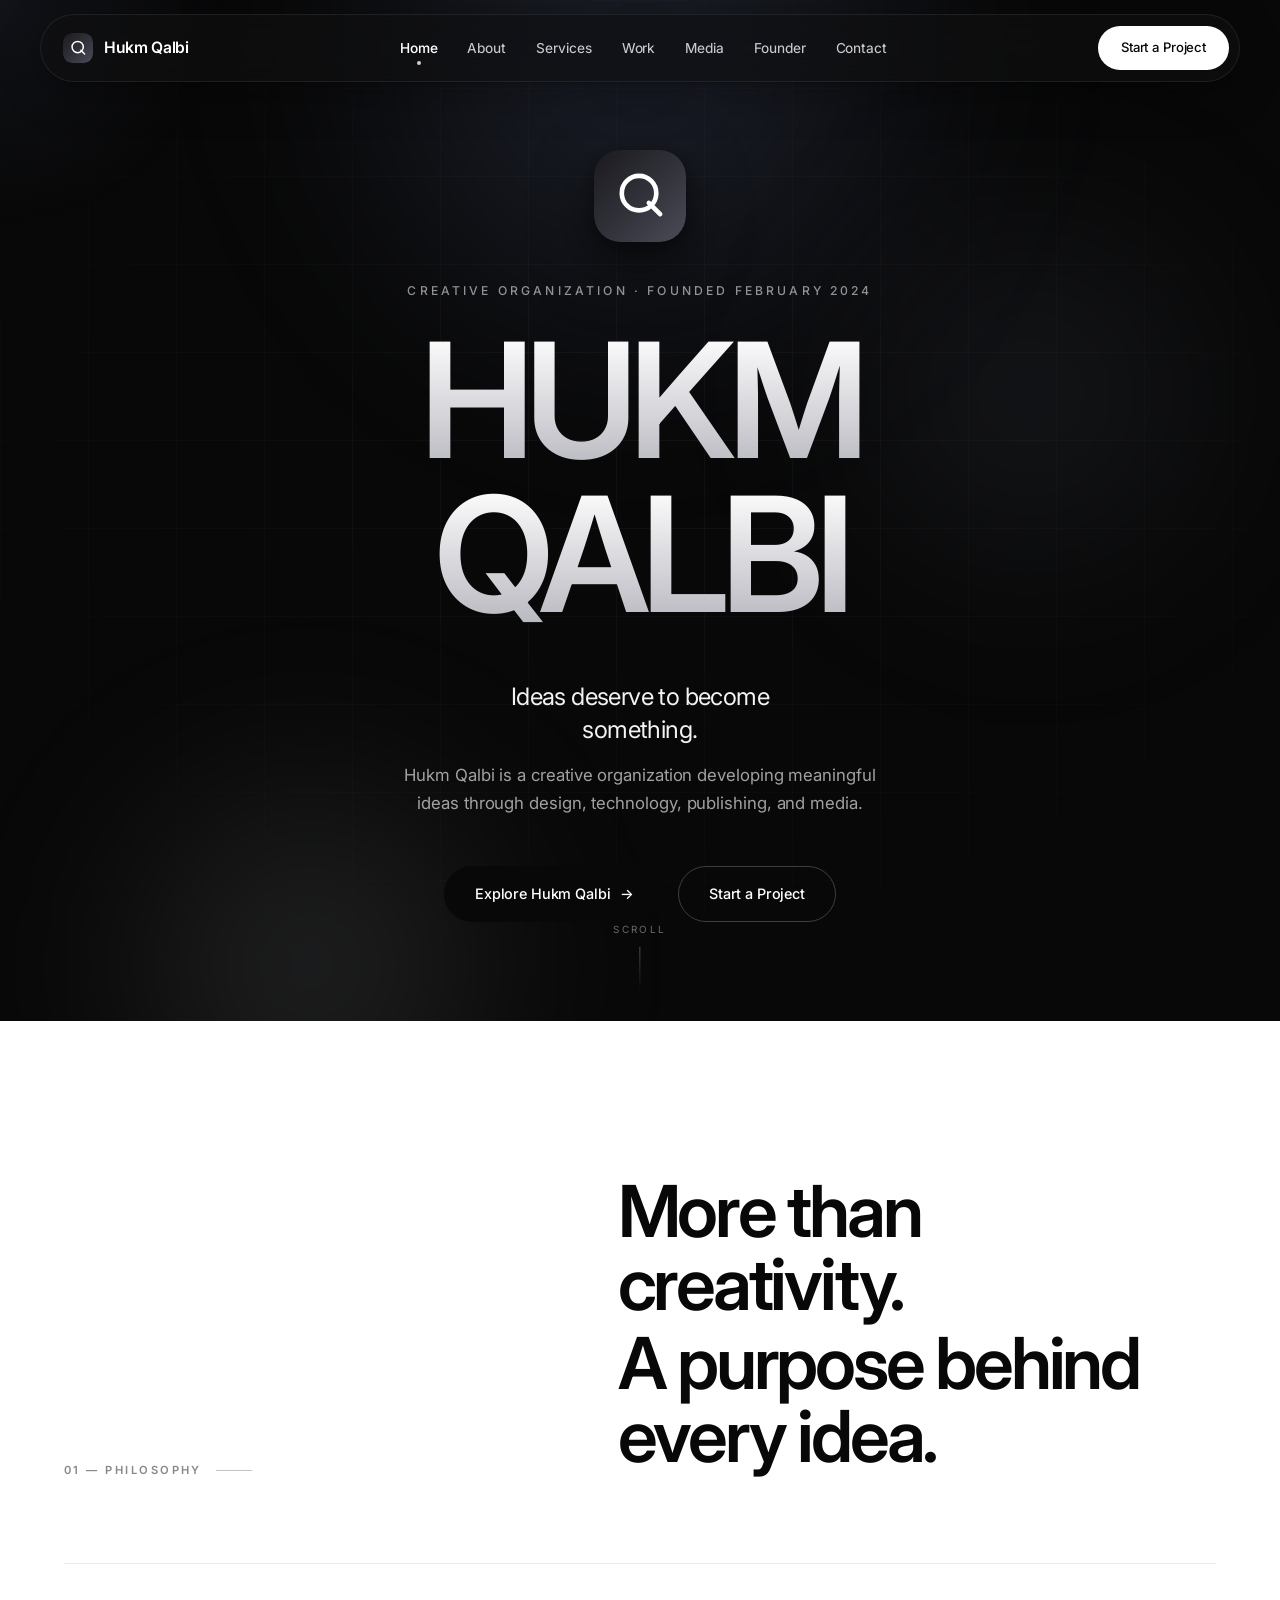
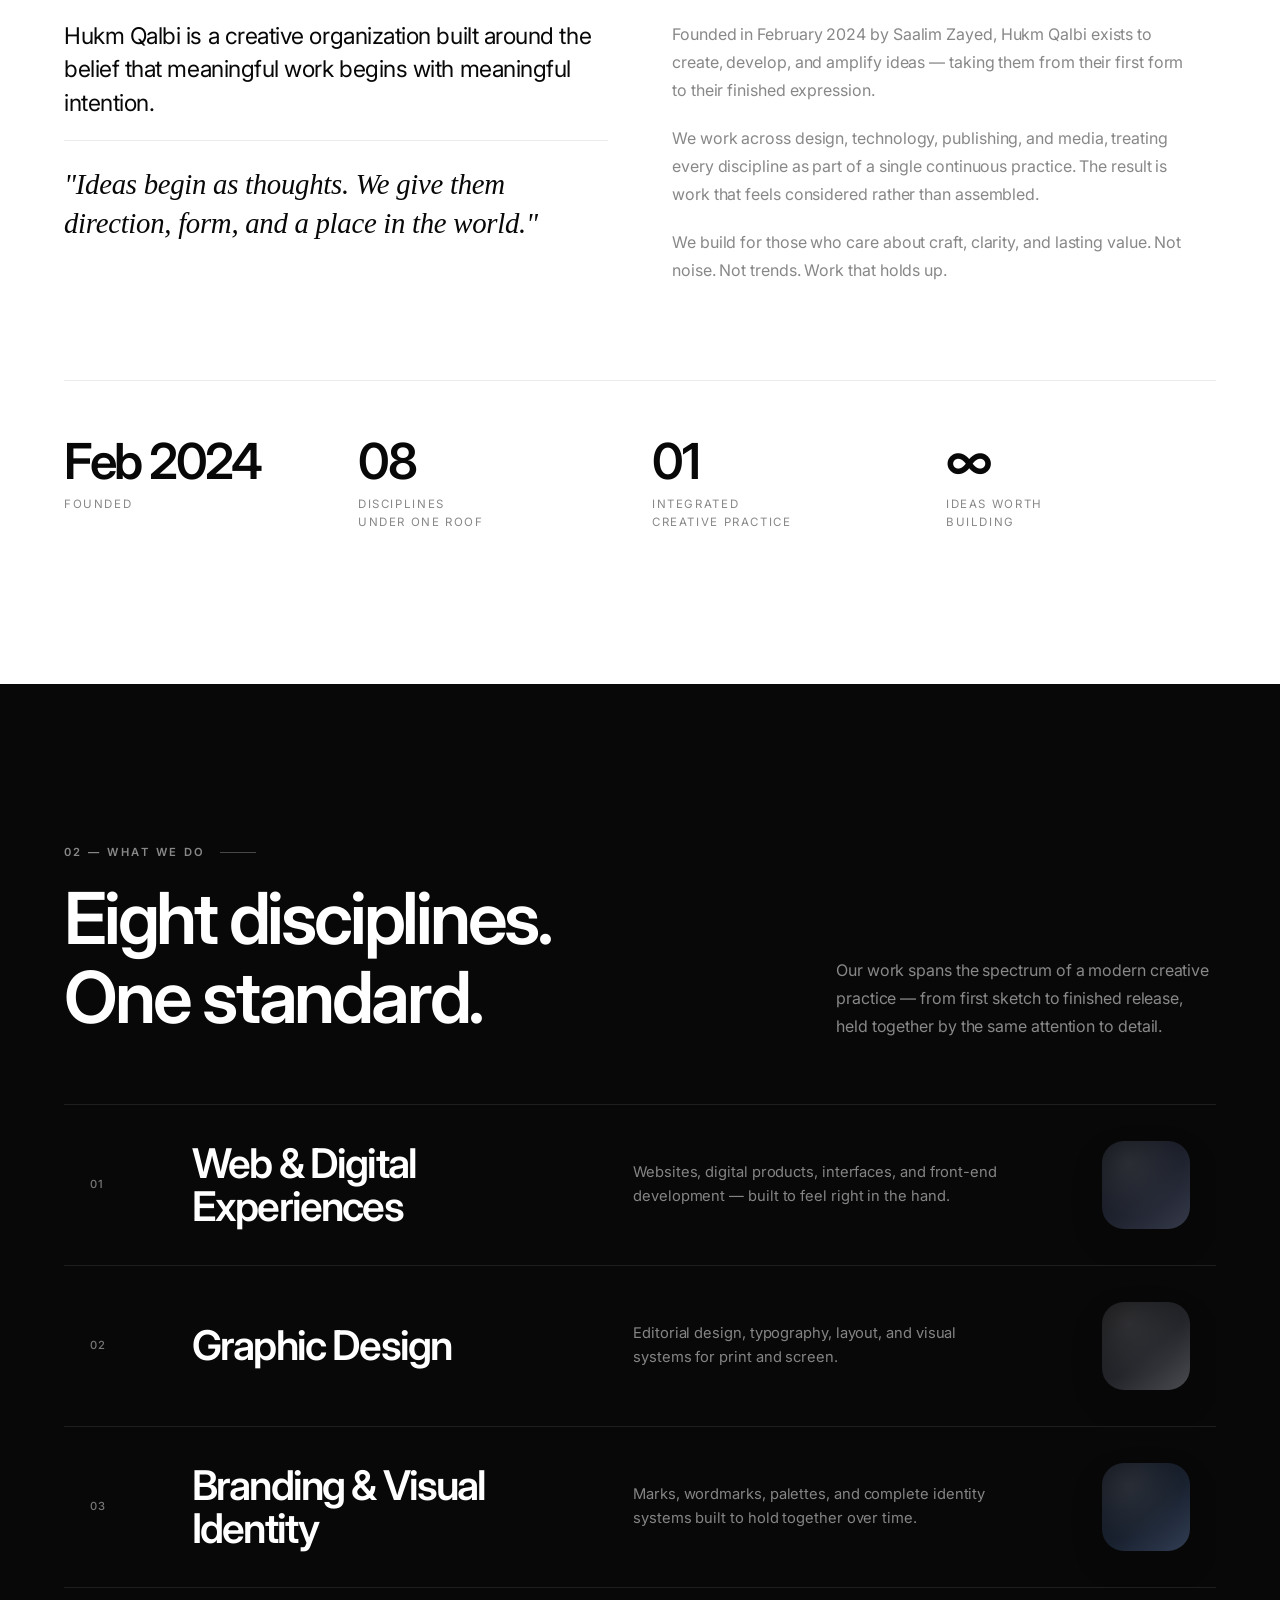
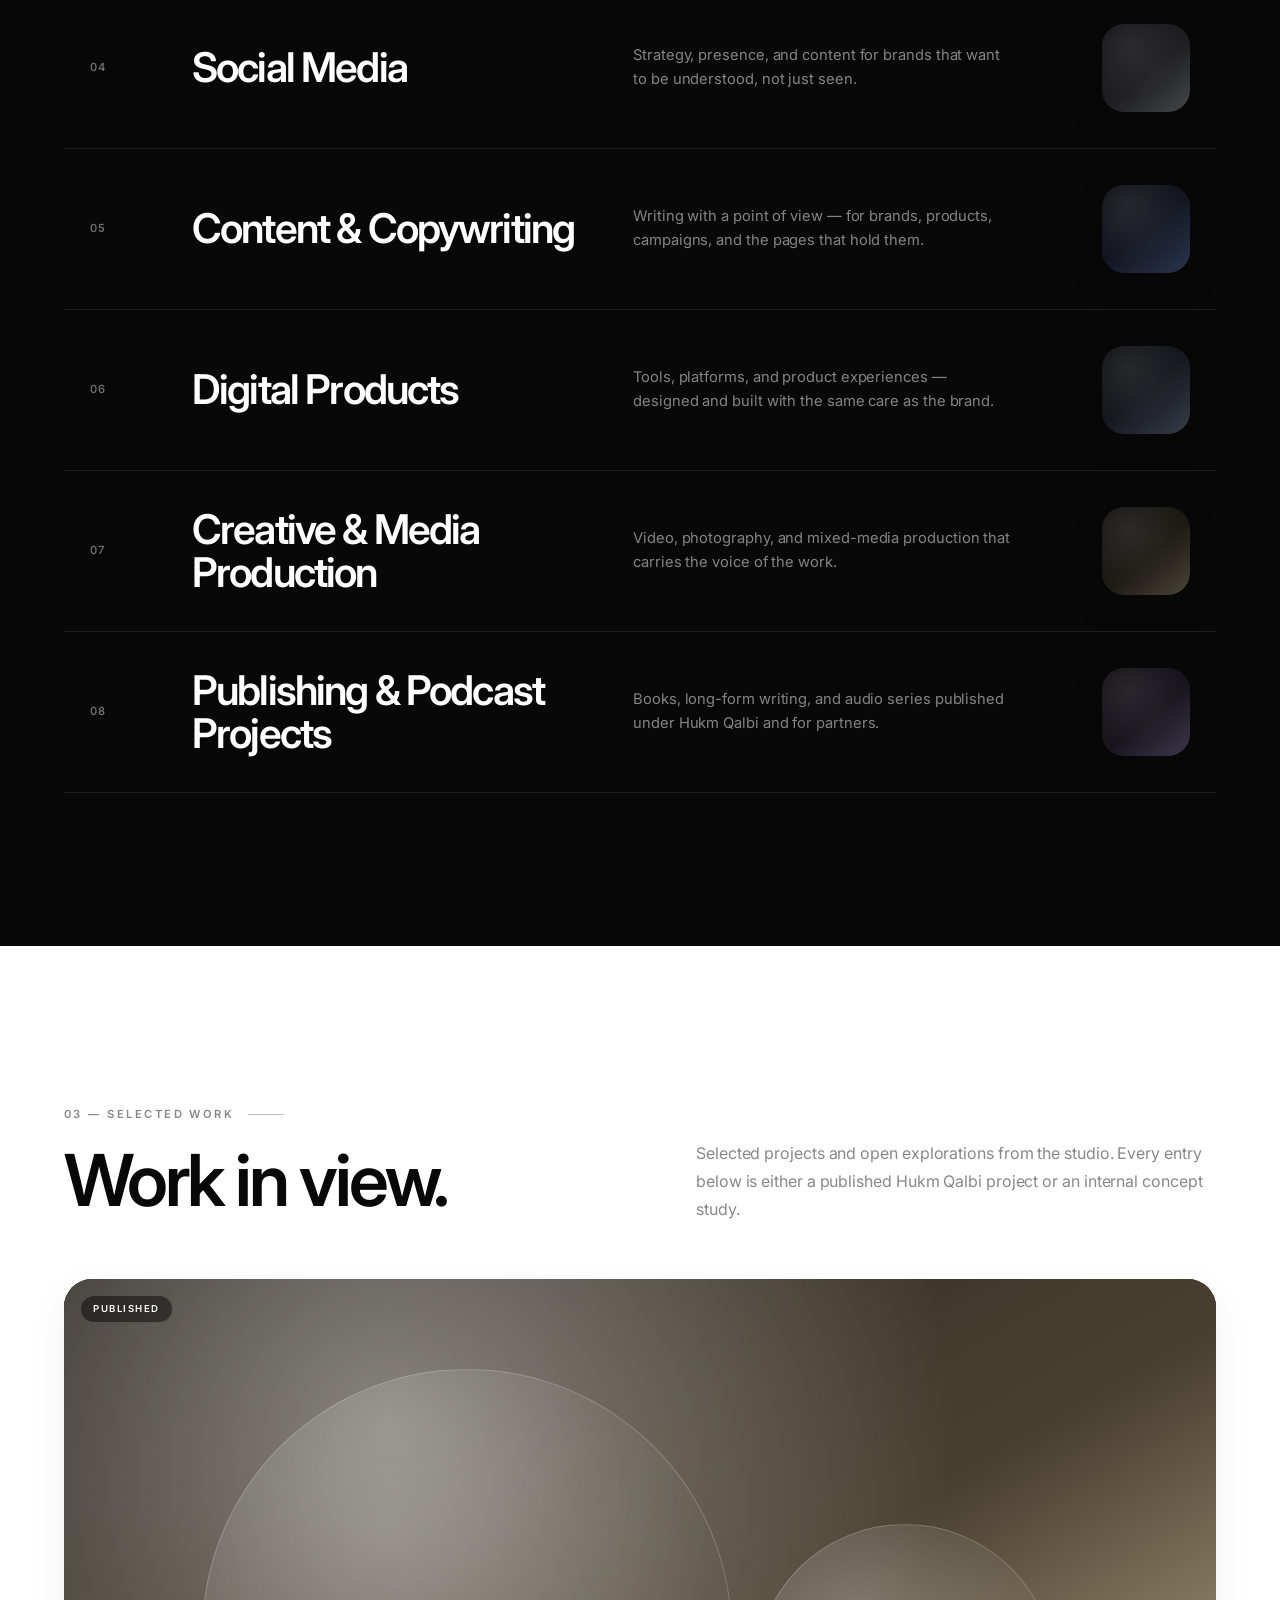
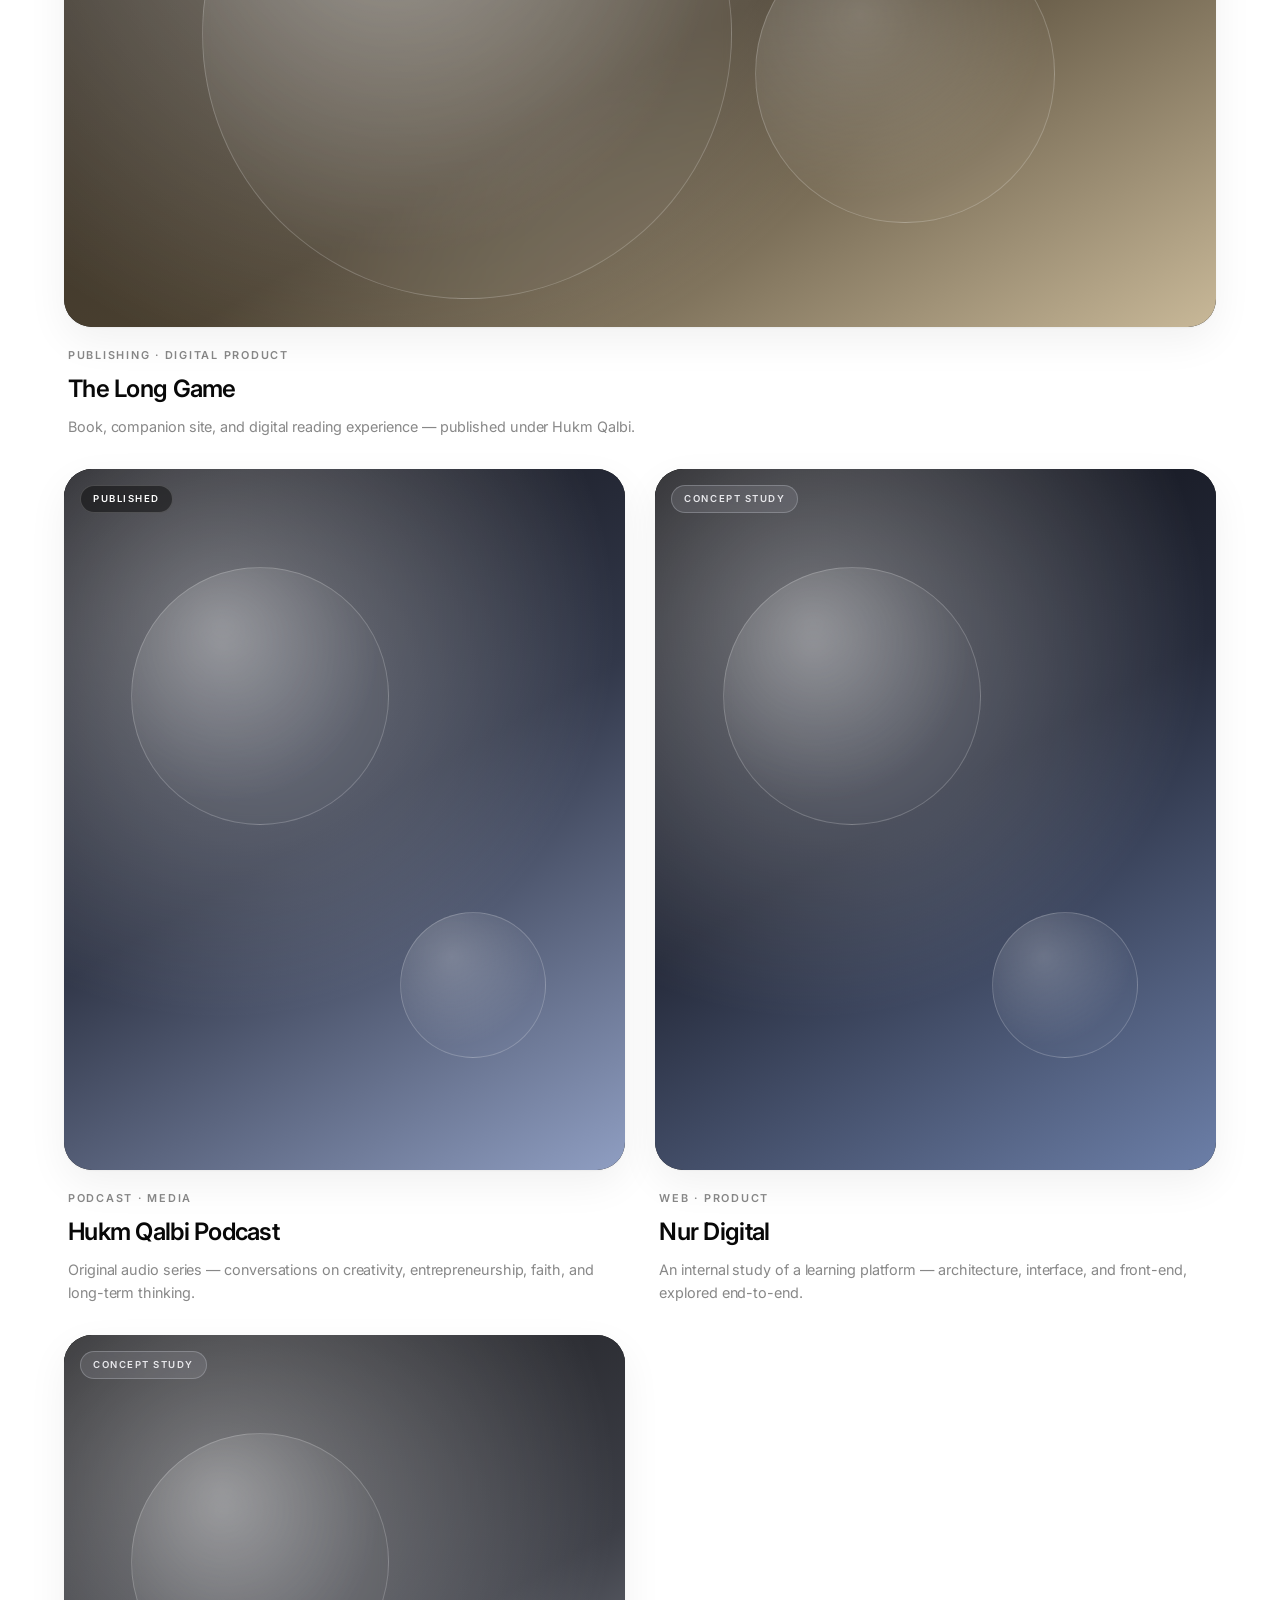
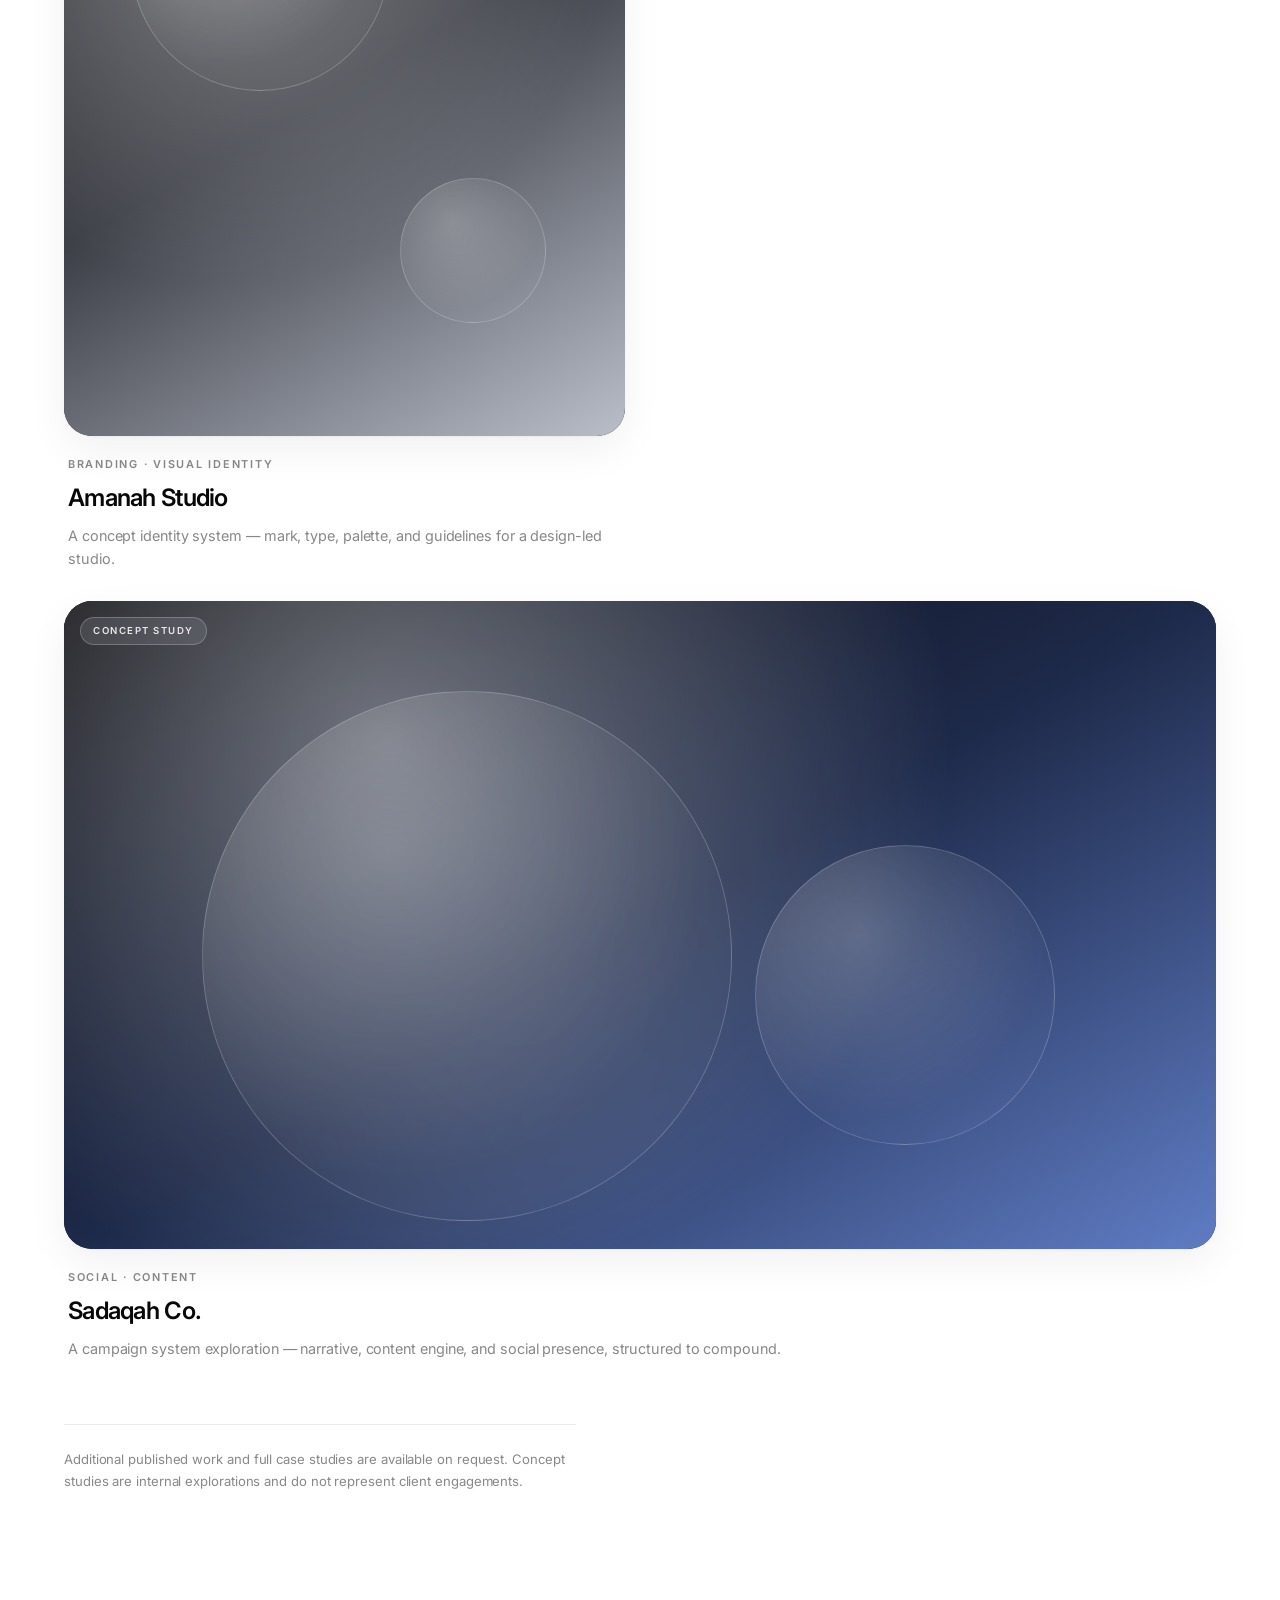
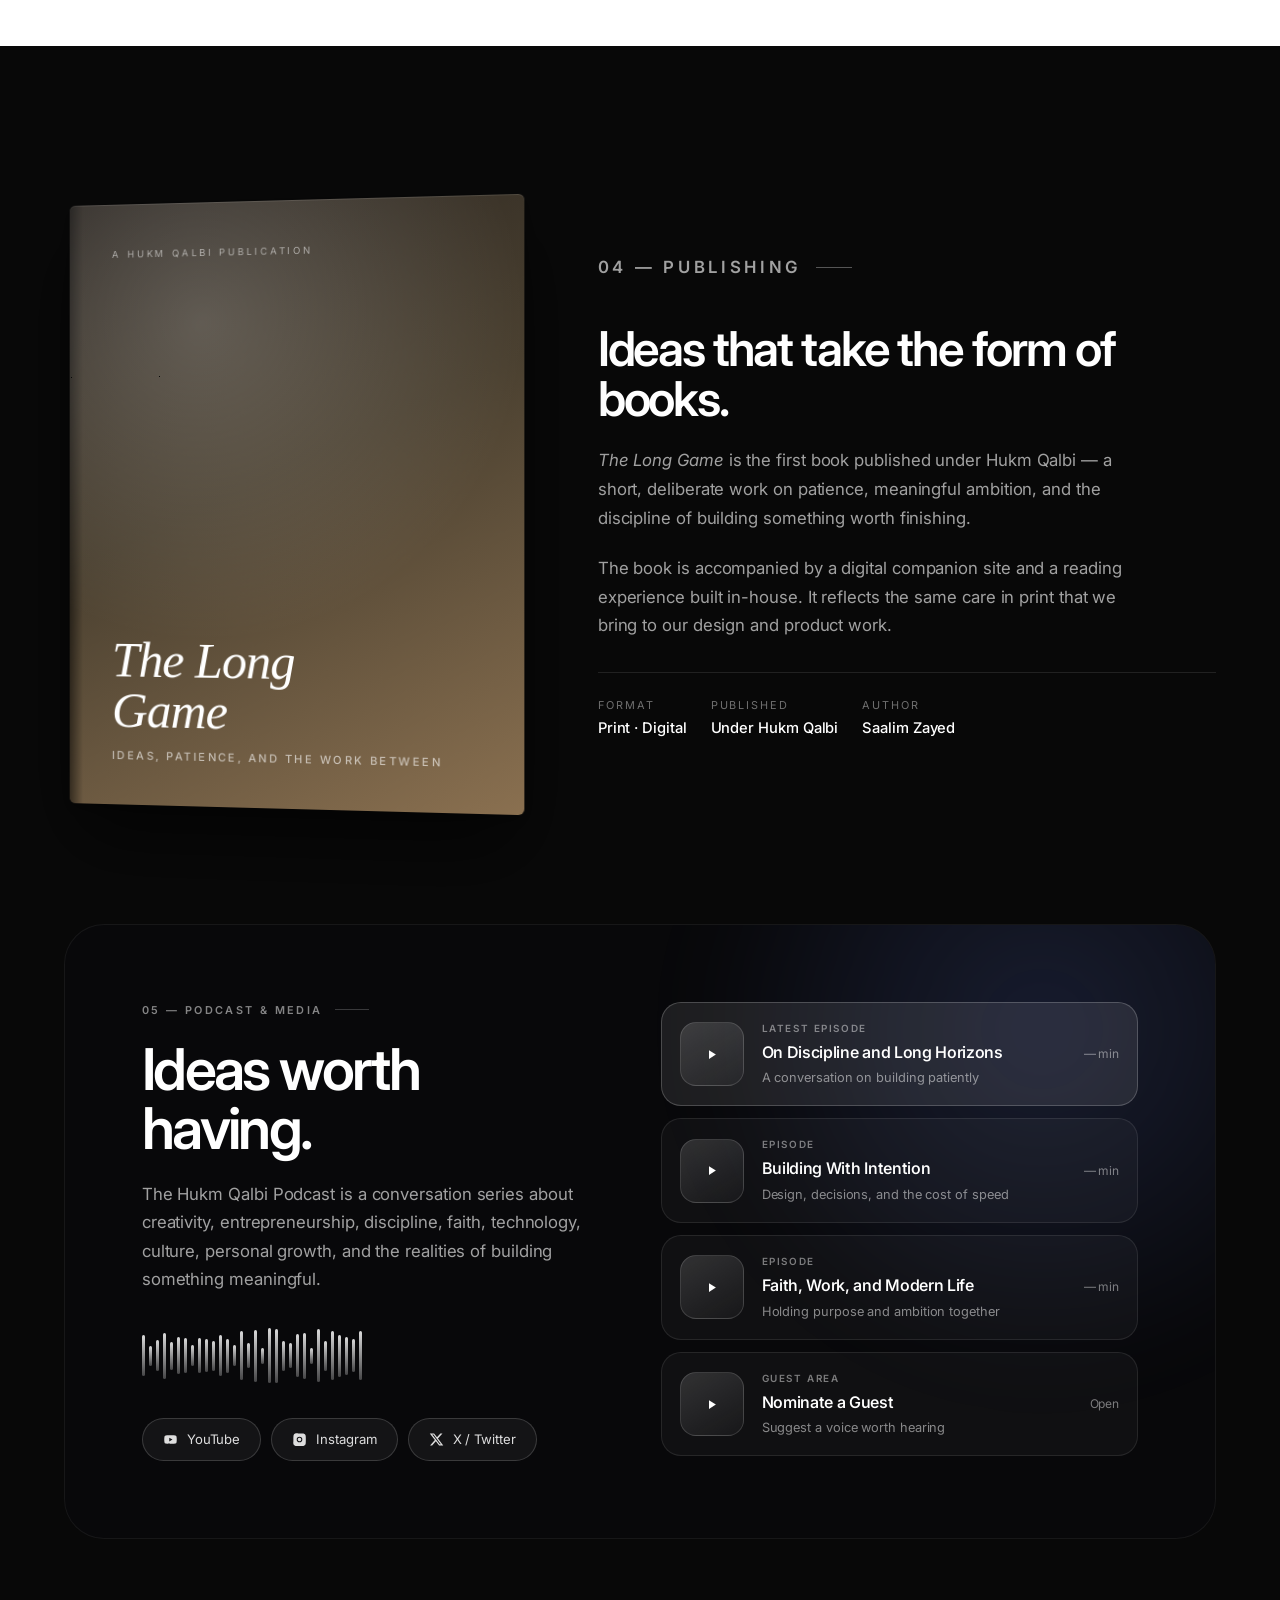
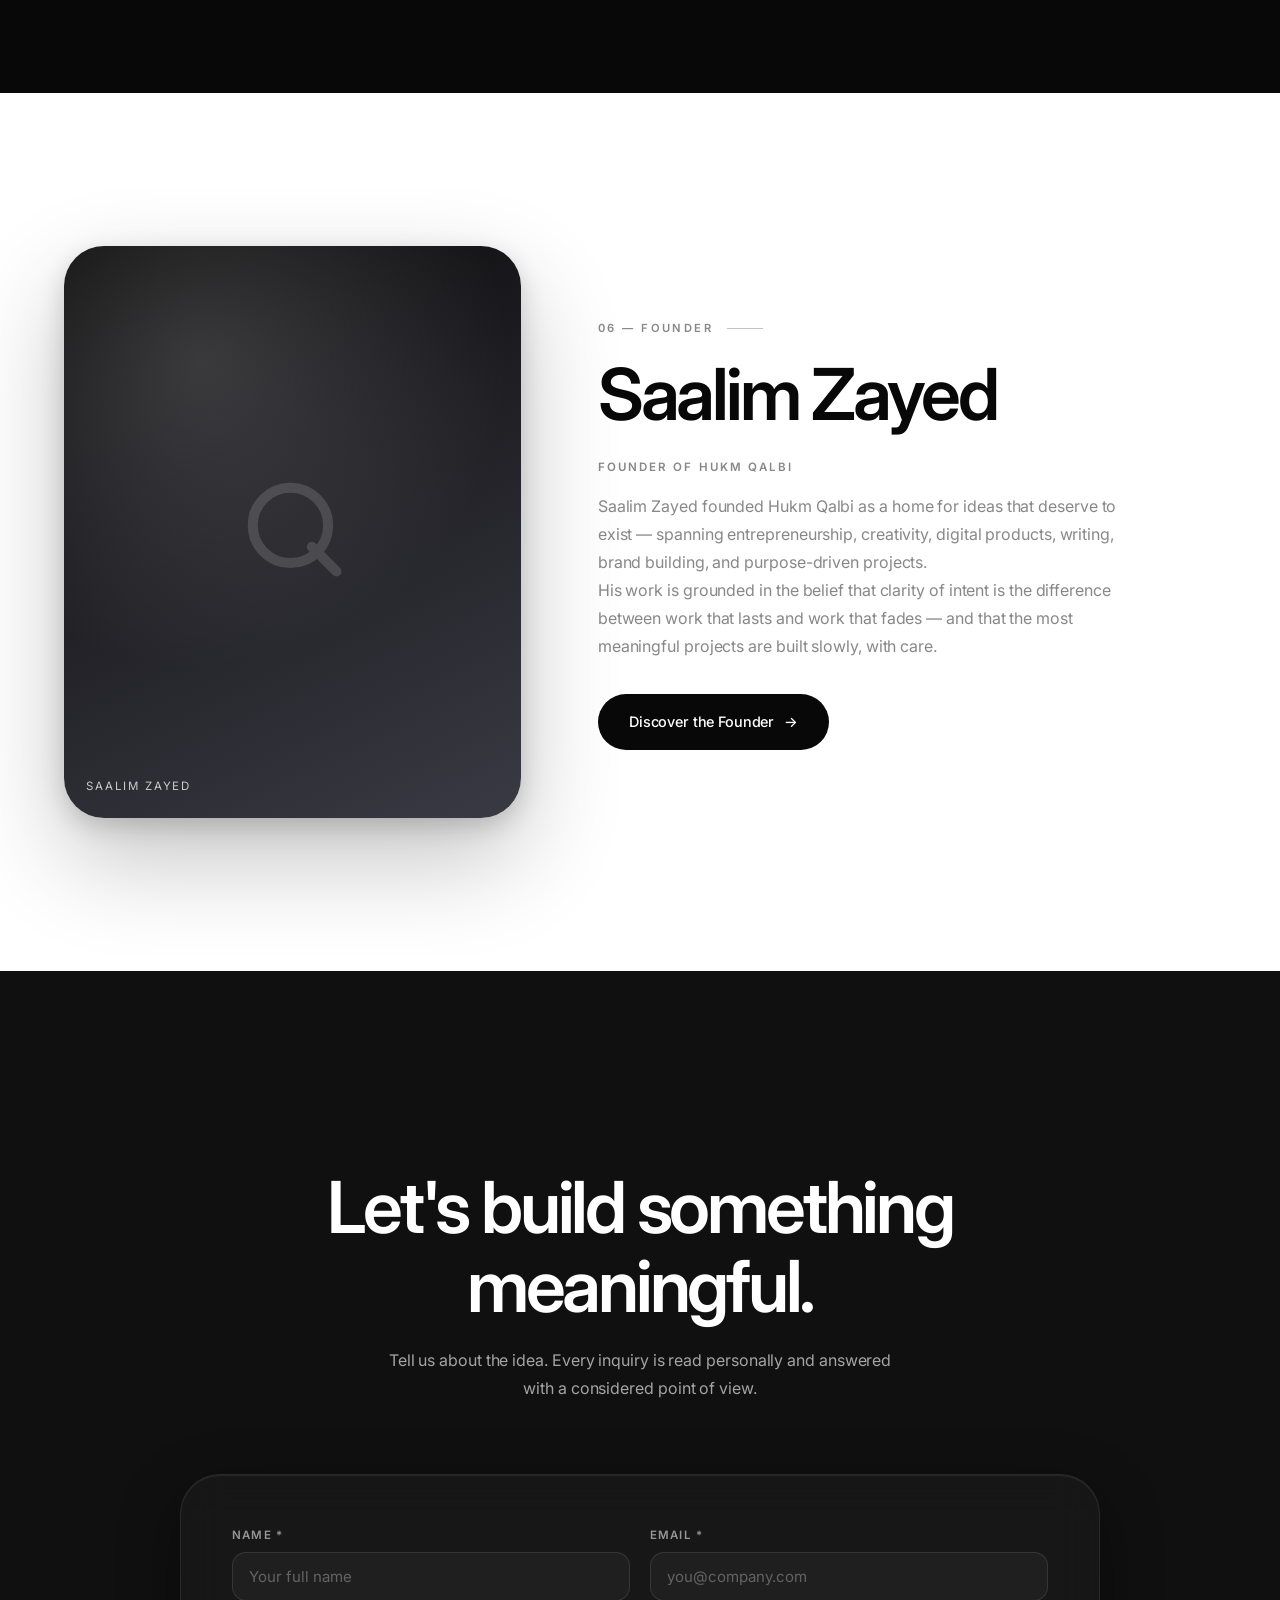
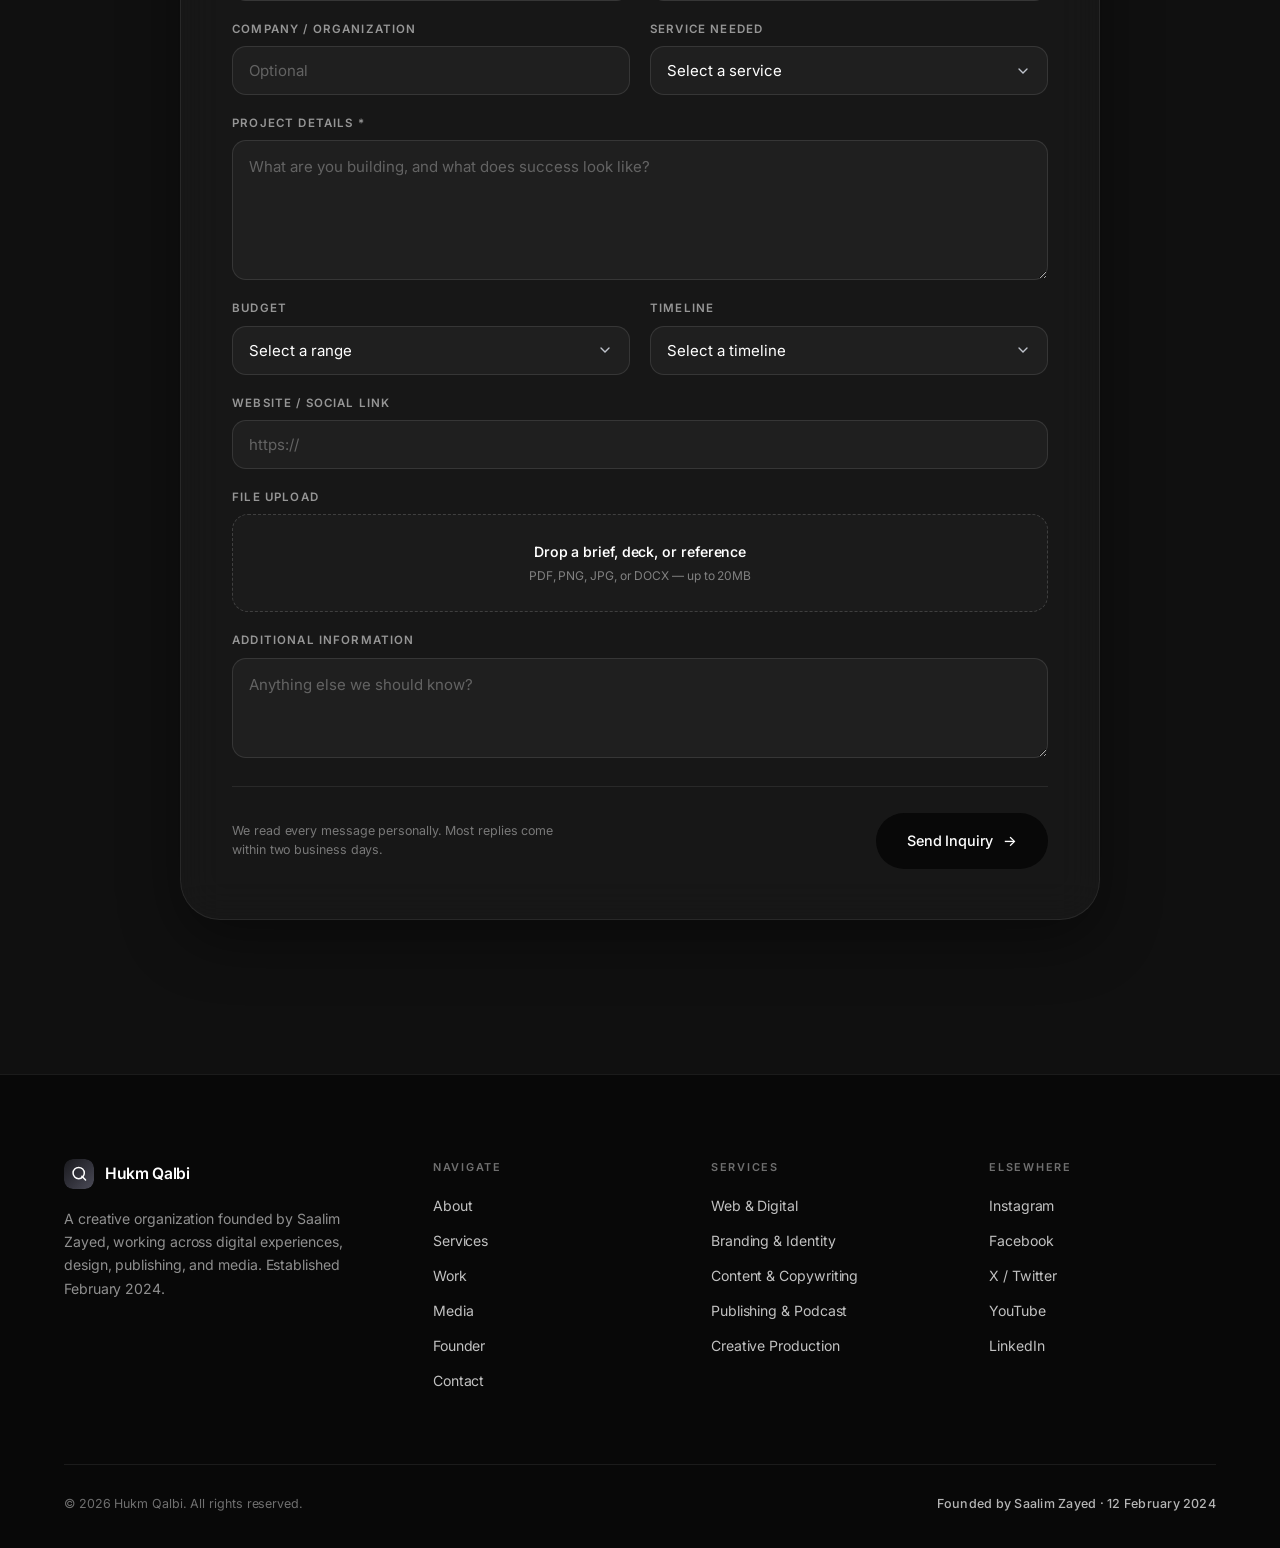
==== commit 3d3e3fb5: "Update index.html" ====
--- a/index.html
+++ b/index.html
@@ -4,41 +4,40 @@
 <meta charset="UTF-8">
 <meta name="viewport" content="width=device-width, initial-scale=1, viewport-fit=cover">
 <meta name="theme-color" content="#080808">
-<title>Saalim Zayed — Founder of Hukm Qalbi</title>
-<meta name="description" content="Saalim Zayed is the founder of Hukm Qalbi, a creative organization working across digital experiences, design, publishing, and media. Established February 2024.">
-<link rel="canonical" href="https://hukmqalbi.github.io/Hukm-Qalbi/founder/">
-<link rel="icon" type="image/png" href="../hqfv.png">
-<link rel="apple-touch-icon" href="../hqfv.png">
-
-<meta property="og:type" content="profile">
+<meta name="format-detection" content="telephone=no">
+
+<title>Hukm Qalbi — Creative Organization</title>
+<meta name="description" content="Hukm Qalbi is a creative organization founded by Saalim Zayed, working across digital experiences, design, publishing, and media.">
+<link rel="canonical" href="https://hukmqalbi.github.io/Hukm-Qalbi/">
+<link rel="icon" type="image/png" href="hqfv.png">
+<link rel="apple-touch-icon" href="hqfv.png">
+
+<!-- Open Graph -->
+<meta property="og:type" content="website">
 <meta property="og:site_name" content="Hukm Qalbi">
-<meta property="og:title" content="Saalim Zayed — Founder of Hukm Qalbi">
-<meta property="og:description" content="The founder of Hukm Qalbi, a creative organization working across digital experiences, design, publishing, and media.">
-<meta property="og:url" content="https://hukmqalbi.github.io/Hukm-Qalbi/founder/">
+<meta property="og:title" content="Hukm Qalbi — Creative Organization">
+<meta property="og:description" content="Hukm Qalbi is a creative organization founded by Saalim Zayed, working across digital experiences, design, publishing, and media.">
+<meta property="og:url" content="https://hukmqalbi.github.io/Hukm-Qalbi/">
 <meta property="og:image" content="https://hukmqalbi.github.io/Hukm-Qalbi/hqfv.png">
-
+<meta property="og:locale" content="en_US">
+
+<!-- Twitter / X -->
 <meta name="twitter:card" content="summary_large_image">
-<meta name="twitter:title" content="Saalim Zayed — Founder of Hukm Qalbi">
-<meta name="twitter:description" content="Founder of Hukm Qalbi — a creative organization working across digital experiences, design, publishing, and media.">
+<meta name="twitter:title" content="Hukm Qalbi — Creative Organization">
+<meta name="twitter:description" content="Hukm Qalbi is a creative organization founded by Saalim Zayed, working across digital experiences, design, publishing, and media.">
 <meta name="twitter:image" content="https://hukmqalbi.github.io/Hukm-Qalbi/hqfv.png">
-
+<meta name="twitter:site" content="@hukmqalbi">
+
+<!-- Fonts -->
 <link rel="preconnect" href="https://fonts.googleapis.com">
 <link rel="preconnect" href="https://fonts.gstatic.com" crossorigin>
 <link href="https://fonts.googleapis.com/css2?family=Inter:wght@300;400;500;600;700&family=Instrument+Serif:ital@0;1&display=swap" rel="stylesheet">
 
+<!-- Structured Data: Organization · WebSite · Person -->
 <script type="application/ld+json">
 {
   "@context": "https://schema.org",
   "@graph": [
-    {
-      "@type": "ProfilePage",
-      "@id": "https://hukmqalbi.github.io/Hukm-Qalbi/founder/#profilepage",
-      "url": "https://hukmqalbi.github.io/Hukm-Qalbi/founder/",
-      "name": "Saalim Zayed — Founder of Hukm Qalbi",
-      "inLanguage": "en",
-      "isPartOf": { "@id": "https://hukmqalbi.github.io/Hukm-Qalbi/#website" },
-      "mainEntity": { "@id": "https://hukmqalbi.github.io/Hukm-Qalbi/#saalim-zayed" }
-    },
     {
       "@type": "Organization",
       "@id": "https://hukmqalbi.github.io/Hukm-Qalbi/#organization",
@@ -55,7 +54,18 @@
         "https://x.com/hukmqalbi",
         "https://youtube.com/@hukmqalbi",
         "https://linkedin.com/company/hukmqalbi"
-      ]
+      ],
+      "knowsAbout": [
+        "Web & Digital Experiences",
+        "Graphic Design",
+        "Branding & Visual Identity",
+        "Social Media",
+        "Content & Copywriting",
+        "Digital Products",
+        "Creative & Media Production",
+        "Publishing & Podcast Projects"
+      ],
+      "mainEntityOfPage": { "@id": "https://hukmqalbi.github.io/Hukm-Qalbi/#website" }
     },
     {
       "@type": "WebSite",
@@ -63,6 +73,7 @@
       "url": "https://hukmqalbi.github.io/Hukm-Qalbi/",
       "name": "Hukm Qalbi",
       "alternateName": "حكم قلبي",
+      "inLanguage": "en",
       "publisher": { "@id": "https://hukmqalbi.github.io/Hukm-Qalbi/#organization" }
     },
     {
@@ -85,122 +96,236 @@
 </script>
 
 <style>
+/* ============================================================
+   DESIGN SYSTEM
+   ============================================================ */
 :root{
-  --black:#080808;--rich-black:#101010;--charcoal:#171717;
-  --white:#fff;--soft-white:#f5f5f5;--silver:#bfc3cc;--muted:#888;
-  --line-dark:rgba(255,255,255,.09);--line-light:rgba(8,8,8,.08);
+  --black:#080808;
+  --rich-black:#101010;
+  --charcoal:#171717;
+  --white:#ffffff;
+  --soft-white:#f5f5f5;
+  --silver:#bfc3cc;
+  --muted:#888888;
+  --line-dark:rgba(255,255,255,0.09);
+  --line-light:rgba(8,8,8,0.08);
+
   --font-sans:'Inter',-apple-system,BlinkMacSystemFont,'Segoe UI',Roboto,sans-serif;
   --font-serif:'Instrument Serif',Georgia,serif;
-  --pad:clamp(20px,5vw,64px);--max:1280px;--nav-h:68px;
-  --r-sm:12px;--r-md:20px;--r-lg:28px;--r-xl:40px;
+
+  --pad:clamp(20px,5vw,64px);
+  --max:1280px;
+  --nav-h:68px;
+
+  --r-sm:12px;
+  --r-md:20px;
+  --r-lg:28px;
+  --r-xl:40px;
+
   --ease:cubic-bezier(.22,.61,.36,1);
   --ease-out:cubic-bezier(.16,1,.3,1);
   --ease-soft:cubic-bezier(.4,0,.2,1);
 }
+
 *,*::before,*::after{box-sizing:border-box}
 html{-webkit-text-size-adjust:100%;scroll-behavior:smooth;scroll-padding-top:96px}
-body{margin:0;font-family:var(--font-sans);background:var(--white);color:var(--black);
-  line-height:1.5;font-size:16px;letter-spacing:-.005em;
-  -webkit-font-smoothing:antialiased;-moz-osx-font-smoothing:grayscale;overflow-x:hidden;}
+body{
+  margin:0;
+  font-family:var(--font-sans);
+  background:var(--white);
+  color:var(--black);
+  line-height:1.5;
+  font-size:16px;
+  letter-spacing:-.005em;
+  -webkit-font-smoothing:antialiased;
+  -moz-osx-font-smoothing:grayscale;
+  overflow-x:hidden;
+}
+body.locked{overflow:hidden}
+
 img,svg{display:block;max-width:100%}
 a{color:inherit;text-decoration:none}
 button{font:inherit;color:inherit;background:none;border:none;cursor:pointer}
 h1,h2,h3,h4,p{margin:0}
 ul{margin:0;padding:0;list-style:none}
+
 ::selection{background:rgba(191,195,204,.35)}
+
 :focus-visible{outline:2px solid var(--silver);outline-offset:3px;border-radius:6px}
-.skip{position:fixed;top:-100px;left:20px;z-index:10000;background:var(--black);color:#fff;
-  padding:12px 20px;border-radius:99px;font-size:.85rem;transition:top .3s var(--ease);}
+
+.skip{
+  position:fixed;top:-100px;left:20px;z-index:10000;
+  background:var(--black);color:#fff;padding:12px 20px;border-radius:99px;
+  font-size:.85rem;transition:top .3s var(--ease);
+}
 .skip:focus{top:20px}
+
+/* ---------- Layout helpers ---------- */
 .wrap{width:100%;max-width:var(--max);margin-inline:auto;padding-inline:var(--pad)}
 .section{position:relative;padding-block:clamp(80px,12vw,160px)}
-.label{font-size:.7rem;font-weight:600;letter-spacing:.22em;text-transform:uppercase;
-  color:var(--muted);display:inline-flex;align-items:center;gap:14px;}
+
+.label{
+  font-size:.7rem;font-weight:600;letter-spacing:.22em;
+  text-transform:uppercase;color:var(--muted);
+  display:inline-flex;align-items:center;gap:14px;
+}
 .label::after{content:'';height:1px;width:36px;background:currentColor;opacity:.5}
-.display{font-size:clamp(2.2rem,5.6vw,4.6rem);font-weight:600;line-height:1.02;
-  letter-spacing:-.045em;color:inherit;}
-.lead{font-size:clamp(1.05rem,1.8vw,1.5rem);line-height:1.45;letter-spacing:-.02em;
-  color:inherit;font-weight:400;}
-.body-text{font-size:1rem;line-height:1.75;color:var(--muted);max-width:52ch;}
-.reveal{opacity:0;transform:translateY(28px);
+.section--dark .label{color:var(--silver)}
+
+.display{
+  font-size:clamp(2.2rem,5.6vw,4.6rem);
+  font-weight:600;line-height:1.02;letter-spacing:-.045em;
+  color:inherit;
+}
+
+.lead{
+  font-size:clamp(1.05rem,1.8vw,1.5rem);
+  line-height:1.45;letter-spacing:-.02em;
+  color:inherit;font-weight:400;
+}
+
+.body-text{
+  font-size:1rem;line-height:1.75;color:var(--muted);
+  max-width:52ch;
+}
+.section--dark .body-text{color:rgba(255,255,255,.62)}
+
+/* ---------- Reveal ---------- */
+.reveal{
+  opacity:0;transform:translateY(28px);
   transition:opacity .95s var(--ease-out),transform .95s var(--ease-out);
-  transition-delay:var(--d,0s);}
+  transition-delay:var(--d,0s);
+}
 .reveal.in{opacity:1;transform:none}
+
 .mask{display:block;overflow:hidden;padding-bottom:.08em}
-.mask-i{display:block;transform:translateY(112%);
-  transition:transform 1.15s var(--ease-out);transition-delay:var(--d,0s);}
+.mask-i{
+  display:block;transform:translateY(112%);
+  transition:transform 1.15s var(--ease-out);
+  transition-delay:var(--d,0s);
+}
 .mask.in>.mask-i{transform:none}
-.btn{display:inline-flex;align-items:center;justify-content:center;gap:10px;
-  padding:16px 30px;border-radius:99px;font-size:.9rem;font-weight:500;letter-spacing:-.01em;
+
+/* ---------- Buttons ---------- */
+.btn{
+  display:inline-flex;align-items:center;justify-content:center;gap:10px;
+  padding:16px 30px;border-radius:99px;
+  font-size:.9rem;font-weight:500;letter-spacing:-.01em;
   border:1px solid transparent;cursor:pointer;white-space:nowrap;
   transition:transform .45s var(--ease),background .35s var(--ease-soft),
-    color .35s var(--ease-soft),border-color .35s var(--ease-soft),box-shadow .45s var(--ease);
-  will-change:transform;}
+             color .35s var(--ease-soft),border-color .35s var(--ease-soft),
+             box-shadow .45s var(--ease);
+  will-change:transform;
+}
 .btn-primary{background:var(--black);color:#fff}
 .btn-primary:hover{background:#242424;box-shadow:0 12px 40px rgba(8,8,8,.24)}
+.btn-ghost{background:transparent;color:inherit;border-color:rgba(255,255,255,.22)}
+.btn-ghost:hover{background:rgba(255,255,255,.08);border-color:rgba(255,255,255,.4)}
 .btn-ghost-dark{background:transparent;color:var(--black);border-color:rgba(8,8,8,.18)}
 .btn-ghost-dark:hover{background:rgba(8,8,8,.04);border-color:rgba(8,8,8,.32)}
+.btn-sm{padding:11px 22px;font-size:.82rem}
 .btn .arw{transition:transform .45s var(--ease)}
 .btn:hover .arw{transform:translateX(4px)}
 
-/* Nav */
-.nav{position:fixed;top:calc(14px + env(safe-area-inset-top,0px));left:0;right:0;z-index:900;
-  display:flex;justify-content:center;padding-inline:16px;pointer-events:none;}
-.nav-inner{pointer-events:auto;width:100%;max-width:1200px;height:var(--nav-h);
+/* ============================================================
+   ADAPTIVE NAV
+   ============================================================ */
+.nav{
+  position:fixed;top:calc(14px + env(safe-area-inset-top,0px));
+  left:0;right:0;z-index:900;
+  display:flex;justify-content:center;
+  padding-inline:16px;pointer-events:none;
+  transition:top .4s var(--ease);
+}
+.nav-inner{
+  pointer-events:auto;width:100%;max-width:1200px;height:var(--nav-h);
   display:flex;align-items:center;justify-content:space-between;gap:20px;
   padding:0 10px 0 22px;border-radius:99px;
-  border:1px solid rgba(8,8,8,.06);background:rgba(255,255,255,.72);
-  -webkit-backdrop-filter:saturate(180%) blur(24px);backdrop-filter:saturate(180%) blur(24px);
+  border:1px solid rgba(8,8,8,.06);
+  background:rgba(255,255,255,.72);
+  -webkit-backdrop-filter:saturate(180%) blur(24px);
+  backdrop-filter:saturate(180%) blur(24px);
   box-shadow:0 1px 2px rgba(0,0,0,.03),0 12px 44px rgba(0,0,0,.06);
-  transition:background .5s var(--ease-soft),color .5s var(--ease-soft),
-    border-color .5s var(--ease-soft),box-shadow .5s var(--ease-soft);}
+  transition:background .5s var(--ease-soft),box-shadow .5s var(--ease-soft),
+             border-color .5s var(--ease-soft),color .5s var(--ease-soft);
+}
 .nav[data-theme="dark"] .nav-inner{
-  background:rgba(16,16,16,.66);border-color:rgba(255,255,255,.08);
-  box-shadow:0 1px 2px rgba(0,0,0,.3),0 12px 44px rgba(0,0,0,.3);color:#fff;}
+  background:rgba(16,16,16,.66);
+  border-color:rgba(255,255,255,.08);
+  box-shadow:0 1px 2px rgba(0,0,0,.3),0 12px 44px rgba(0,0,0,.3);
+  color:#fff;
+}
 .nav[data-theme="dark"] .brand{color:#fff}
 .nav[data-theme="dark"] .nav-links a{color:rgba(255,255,255,.78)}
 .nav[data-theme="dark"] .nav-links a:hover{color:#fff;background:rgba(255,255,255,.08)}
+.nav[data-theme="dark"] .nav-links a.active{color:#fff}
 .nav[data-theme="dark"] .btn-primary{background:#fff;color:#080808}
 .nav[data-theme="dark"] .btn-primary:hover{background:#e5e5e5}
 .nav[data-theme="dark"] .menu-btn span{background:#fff}
 
-.brand{display:flex;align-items:center;gap:11px;font-weight:600;font-size:.98rem;
-  letter-spacing:-.02em;flex-shrink:0;color:var(--black);
-  transition:color .5s var(--ease-soft);}
+.brand{
+  display:flex;align-items:center;gap:11px;
+  font-weight:600;font-size:.98rem;letter-spacing:-.02em;
+  flex-shrink:0;color:var(--black);
+  transition:color .5s var(--ease-soft);
+}
 .brand-mark{width:30px;height:30px;border-radius:9px;flex-shrink:0;transition:transform .6s var(--ease)}
 .brand:hover .brand-mark{transform:rotate(-8deg) scale(1.06)}
 .brand-text{white-space:nowrap}
+
 .nav-links{display:flex;align-items:center;gap:2px}
-.nav-links a{position:relative;padding:9px 14px;font-size:.855rem;font-weight:450;
-  letter-spacing:-.005em;color:var(--black);border-radius:99px;
-  transition:color .3s var(--ease-soft),background .3s var(--ease-soft);}
+.nav-links a{
+  position:relative;padding:9px 14px;
+  font-size:.855rem;font-weight:450;letter-spacing:-.005em;
+  color:var(--black);border-radius:99px;
+  transition:color .3s var(--ease-soft),background .3s var(--ease-soft);
+}
 .nav-links a:hover{background:rgba(8,8,8,.05)}
 .nav-links a.active{font-weight:520}
-.nav-links a.active::after{content:'';position:absolute;left:50%;bottom:2px;
-  width:4px;height:4px;margin-left:-2px;border-radius:50%;background:currentColor;opacity:.8;}
+.nav-links a.active::after{
+  content:'';position:absolute;left:50%;bottom:2px;
+  width:4px;height:4px;margin-left:-2px;border-radius:50%;
+  background:currentColor;opacity:.8;
+}
 .nav-right{display:flex;align-items:center;gap:10px;flex-shrink:0}
-.menu-btn{display:none;width:44px;height:44px;border-radius:50%;position:relative;
-  align-items:center;justify-content:center;transition:background .3s var(--ease-soft);}
+
+.menu-btn{
+  display:none;width:44px;height:44px;border-radius:50%;
+  position:relative;align-items:center;justify-content:center;
+  transition:background .3s var(--ease-soft);
+}
 .menu-btn:hover{background:rgba(128,128,128,.12)}
-.menu-btn span{position:absolute;left:50%;top:50%;width:17px;height:1.6px;
-  background:var(--black);border-radius:2px;transform:translate(-50%,-50%);
-  transition:transform .5s var(--ease),background .4s;}
+.menu-btn span{
+  position:absolute;left:50%;top:50%;
+  width:17px;height:1.6px;background:var(--black);border-radius:2px;
+  transform:translate(-50%,-50%);
+  transition:transform .5s var(--ease),background .4s;
+}
 .menu-btn span:first-child{transform:translate(-50%,calc(-50% - 3.5px))}
 .menu-btn span:last-child{transform:translate(-50%,calc(-50% + 3.5px))}
 body.menu-open .menu-btn span:first-child{transform:translate(-50%,-50%) rotate(45deg)}
 body.menu-open .menu-btn span:last-child{transform:translate(-50%,-50%) rotate(-45deg)}
-.menu-panel{position:fixed;inset:0;z-index:890;background:rgba(8,8,8,.96);
-  -webkit-backdrop-filter:blur(30px) saturate(180%);backdrop-filter:blur(30px) saturate(180%);
-  color:#fff;padding:calc(112px + env(safe-area-inset-top,0px)) var(--pad)
-    calc(40px + env(safe-area-inset-bottom,0px));
+
+/* Mobile menu */
+.menu-panel{
+  position:fixed;inset:0;z-index:890;
+  background:rgba(8,8,8,.96);
+  -webkit-backdrop-filter:blur(30px) saturate(180%);
+  backdrop-filter:blur(30px) saturate(180%);
+  color:#fff;
+  padding:calc(112px + env(safe-area-inset-top,0px)) var(--pad) calc(40px + env(safe-area-inset-bottom,0px));
   display:flex;flex-direction:column;justify-content:space-between;
-  opacity:0;visibility:hidden;transition:opacity .5s var(--ease-soft),visibility .5s;}
+  opacity:0;visibility:hidden;
+  transition:opacity .5s var(--ease-soft),visibility .5s;
+}
 .menu-panel.open{opacity:1;visibility:visible}
 .menu-panel nav{display:flex;flex-direction:column}
-.menu-panel nav a{font-size:clamp(1.9rem,9vw,2.6rem);font-weight:600;letter-spacing:-.04em;
+.menu-panel nav a{
+  font-size:clamp(1.9rem,9vw,2.6rem);font-weight:600;letter-spacing:-.04em;
   padding:16px 0;border-bottom:1px solid rgba(255,255,255,.1);
   opacity:0;transform:translateY(18px);
-  transition:opacity .6s var(--ease-out),transform .6s var(--ease-out),color .3s;}
+  transition:opacity .6s var(--ease-out),transform .6s var(--ease-out),color .3s;
+}
 .menu-panel.open nav a{opacity:1;transform:none}
 .menu-panel nav a:nth-child(1){transition-delay:.06s}
 .menu-panel nav a:nth-child(2){transition-delay:.1s}
@@ -209,186 +334,834 @@
 .menu-panel nav a:nth-child(5){transition-delay:.22s}
 .menu-panel nav a:nth-child(6){transition-delay:.26s}
 .menu-panel nav a:nth-child(7){transition-delay:.3s}
-.menu-foot{display:flex;flex-direction:column;gap:6px;font-size:.72rem;
-  letter-spacing:.14em;text-transform:uppercase;color:rgba(255,255,255,.45);
-  opacity:0;transition:opacity .6s .34s var(--ease-out);}
+.menu-foot{
+  display:flex;flex-direction:column;gap:6px;
+  font-size:.72rem;letter-spacing:.14em;text-transform:uppercase;
+  color:rgba(255,255,255,.45);
+  opacity:0;transition:opacity .6s .34s var(--ease-out);
+}
 .menu-panel.open .menu-foot{opacity:1}
 
-/* Founder hero */
-.founder-hero{background:var(--black);color:#fff;
-  padding:calc(180px + env(safe-area-inset-top,0px)) var(--pad) clamp(80px,12vw,140px);
-  position:relative;overflow:hidden;isolation:isolate;}
-.founder-hero::before{content:'';position:absolute;
-  width:min(900px,110vw);aspect-ratio:1;top:-40%;right:-20%;
-  border-radius:50%;filter:blur(80px);z-index:-1;
-  background:radial-gradient(circle,rgba(130,150,220,.14),transparent 68%);}
-.founder-hero-inner{max-width:var(--max);margin-inline:auto;
+/* ============================================================
+   HERO
+   ============================================================ */
+.hero{
+  position:relative;min-height:100svh;
+  display:flex;flex-direction:column;align-items:center;justify-content:center;
+  text-align:center;
+  padding:calc(150px + env(safe-area-inset-top,0px)) var(--pad) 100px;
+  overflow:hidden;isolation:isolate;
+  background:var(--black);color:#fff;
+}
+.hero-ambient{position:absolute;inset:0;z-index:-2;overflow:hidden;pointer-events:none}
+.blob{position:absolute;border-radius:50%;filter:blur(80px);will-change:transform}
+.blob-a{
+  width:min(780px,95vw);height:min(780px,95vw);
+  top:-32%;left:50%;transform:translateX(-50%);
+  background:radial-gradient(circle,rgba(130,150,220,.18),rgba(130,150,220,0) 68%);
+}
+.blob-b{
+  width:min(520px,70vw);height:min(520px,70vw);
+  bottom:-20%;left:4%;
+  background:radial-gradient(circle,rgba(191,195,204,.16),rgba(191,195,204,0) 70%);
+}
+.blob-c{
+  width:min(500px,68vw);height:min(500px,68vw);
+  top:14%;right:0;
+  background:radial-gradient(circle,rgba(120,130,160,.14),rgba(120,130,160,0) 70%);
+}
+.hero-grid{
+  position:absolute;inset:0;z-index:-1;pointer-events:none;
+  background-image:
+    linear-gradient(to right,rgba(255,255,255,.04) 1px,transparent 1px),
+    linear-gradient(to bottom,rgba(255,255,255,.04) 1px,transparent 1px);
+  background-size:88px 88px;
+  mask-image:radial-gradient(ellipse 70% 60% at 50% 45%,#000 0%,transparent 100%);
+  -webkit-mask-image:radial-gradient(ellipse 70% 60% at 50% 45%,#000 0%,transparent 100%);
+}
+.hero-inner{
+  position:relative;z-index:2;
+  display:flex;flex-direction:column;align-items:center;
+  max-width:1000px;
+}
+.hero-mark{
+  width:clamp(64px,8vw,92px);height:clamp(64px,8vw,92px);
+  border-radius:clamp(18px,2.4vw,26px);
+  margin-bottom:clamp(24px,4vw,40px);
+  box-shadow:0 24px 60px rgba(0,0,0,.5),0 6px 16px rgba(0,0,0,.35);
+  opacity:0;transform:translateY(22px) scale(.9);
+  transition:opacity 1s var(--ease-out),transform 1.2s var(--ease-out);
+}
+body.ready .hero-mark{opacity:1;transform:none}
+
+.eyebrow{
+  font-size:clamp(.66rem,1.4vw,.76rem);
+  font-weight:500;letter-spacing:.26em;text-transform:uppercase;
+  color:rgba(255,255,255,.55);
+  margin-bottom:clamp(20px,3vw,30px);
+}
+.hero-title{
+  font-size:clamp(3.2rem,14vw,10rem);
+  font-weight:600;line-height:.88;letter-spacing:-.055em;
+  color:#fff;margin-bottom:clamp(28px,4vw,44px);
+}
+.hero-title .mask-i{
+  background:linear-gradient(180deg,#fff 0%,#b8b8c0 100%);
+  -webkit-background-clip:text;background-clip:text;
+  -webkit-text-fill-color:transparent;
+}
+.hero-sub{
+  font-size:clamp(1.05rem,2.2vw,1.5rem);
+  line-height:1.35;letter-spacing:-.025em;
+  color:#f2f2f2;max-width:22ch;margin-bottom:16px;font-weight:400;
+}
+.hero-sub-alt{
+  font-size:clamp(.9rem,1.6vw,1.05rem);
+  color:rgba(255,255,255,.62);
+  max-width:44ch;margin-bottom:clamp(36px,5vw,48px);
+  line-height:1.65;
+}
+.hero-cta{display:flex;gap:12px;flex-wrap:wrap;justify-content:center}
+.hero-cta .btn-ghost{color:#fff}
+
+.scroll-cue{
+  position:absolute;bottom:calc(30px + env(safe-area-inset-bottom,0px));
+  left:50%;transform:translateX(-50%);
+  display:flex;flex-direction:column;align-items:center;gap:10px;
+  font-size:.62rem;letter-spacing:.24em;text-transform:uppercase;
+  color:rgba(255,255,255,.4);
+  opacity:0;transition:opacity 1s .9s var(--ease-out);
+}
+body.ready .scroll-cue{opacity:1}
+.scroll-cue i{
+  width:1px;height:44px;
+  background:linear-gradient(180deg,rgba(255,255,255,.3),transparent);
+  position:relative;overflow:hidden;
+}
+.scroll-cue i::after{
+  content:'';position:absolute;top:-44px;left:0;
+  width:1px;height:44px;background:#fff;
+  animation:cue 2.4s var(--ease-soft) infinite;
+}
+@keyframes cue{
+  0%{transform:translateY(0);opacity:0}
+  30%{opacity:1}
+  100%{transform:translateY(88px);opacity:0}
+}
+
+/* ============================================================
+   PHILOSOPHY (light editorial)
+   ============================================================ */
+.philosophy{background:var(--white)}
+.philosophy-head{
   display:grid;grid-template-columns:minmax(0,.9fr) minmax(0,1.1fr);
-  gap:clamp(32px,6vw,80px);align-items:center;}
-.founder-hero .portrait{aspect-ratio:4/5;max-width:480px;}
-.portrait{position:relative;border-radius:var(--r-xl);overflow:hidden;
-  background:linear-gradient(155deg,#1a1a1e 0%,#2a2a30 45%,#4a4a56 100%);
-  box-shadow:0 40px 100px rgba(0,0,0,.5),0 8px 24px rgba(0,0,0,.3);margin:0;}
-.portrait::after{content:'';position:absolute;inset:0;pointer-events:none;
-  background:radial-gradient(circle at 30% 20%,rgba(255,255,255,.14),transparent 55%);}
-.portrait-mark{position:absolute;inset:0;display:flex;align-items:center;justify-content:center;
-  opacity:.14;}
+  gap:clamp(28px,5vw,72px);align-items:end;
+  margin-bottom:clamp(48px,7vw,84px);
+}
+.philosophy-grid{
+  display:grid;grid-template-columns:minmax(0,1fr) minmax(0,1fr);
+  gap:clamp(28px,5vw,72px);
+  padding-top:clamp(36px,5vw,56px);
+  border-top:1px solid var(--line-light);
+}
+.philosophy-grid .col p+p{margin-top:20px}
+.principle{
+  font-family:var(--font-serif);font-style:italic;
+  font-size:clamp(1.3rem,2.4vw,1.8rem);
+  line-height:1.35;letter-spacing:-.01em;
+  color:var(--black);margin-top:24px;
+  padding-top:24px;border-top:1px solid var(--line-light);
+}
+
+.stats{
+  display:grid;grid-template-columns:repeat(4,1fr);
+  gap:24px;margin-top:clamp(56px,8vw,96px);
+  padding-top:clamp(36px,5vw,56px);
+  border-top:1px solid var(--line-light);
+}
+.stat-num{
+  font-size:clamp(1.9rem,4vw,3.1rem);font-weight:600;
+  letter-spacing:-.05em;line-height:1;margin-bottom:10px;
+}
+.stat-lbl{
+  font-size:.72rem;letter-spacing:.14em;text-transform:uppercase;
+  color:var(--muted);line-height:1.5;
+}
+
+/* ============================================================
+   SERVICES (dark editorial)
+   ============================================================ */
+.services{background:var(--black);color:#fff}
+.services-head{
+  display:flex;align-items:flex-end;justify-content:space-between;
+  gap:32px;flex-wrap:wrap;margin-bottom:clamp(40px,6vw,64px);
+}
+.services-head p{max-width:38ch}
+.services-list{border-top:1px solid var(--line-dark)}
+.service{
+  position:relative;
+  display:grid;
+  grid-template-columns:64px minmax(0,1fr) minmax(0,1.05fr) 96px;
+  align-items:center;
+  gap:clamp(18px,3vw,40px);
+  padding:clamp(24px,4vw,36px) clamp(14px,2vw,26px);
+  border-bottom:1px solid var(--line-dark);
+  overflow:hidden;
+  transition:padding .6s var(--ease);
+}
+.service::before{
+  content:'';position:absolute;inset:0;
+  background:linear-gradient(100deg,rgba(191,195,204,.08),rgba(191,195,204,.02) 45%,transparent 75%);
+  opacity:0;transition:opacity .6s var(--ease-soft);pointer-events:none;
+}
+.service:hover::before{opacity:1}
+.service:hover{padding-left:clamp(24px,3vw,44px)}
+.service-idx{
+  font-size:.7rem;font-weight:500;letter-spacing:.16em;
+  color:rgba(255,255,255,.45);
+  transition:color .4s;
+}
+.service:hover .service-idx{color:#fff}
+.service-name{
+  font-size:clamp(1.4rem,3.2vw,2.6rem);
+  font-weight:600;letter-spacing:-.045em;line-height:1.05;
+  transition:transform .65s var(--ease);
+}
+.service:hover .service-name{transform:translateX(8px)}
+.service-desc{
+  font-size:.92rem;line-height:1.6;
+  color:rgba(255,255,255,.5);max-width:42ch;
+  transition:color .4s;
+}
+.service:hover .service-desc{color:rgba(255,255,255,.75)}
+.service-icon{
+  width:88px;height:88px;border-radius:22px;justify-self:end;
+  opacity:.35;
+  transition:opacity .55s var(--ease),transform .6s var(--ease);
+  box-shadow:0 14px 34px rgba(0,0,0,.4);
+  position:relative;overflow:hidden;
+}
+.service-icon::after{
+  content:'';position:absolute;inset:0;
+  background:radial-gradient(circle at 30% 25%,rgba(255,255,255,.28),transparent 60%);
+}
+.service:hover .service-icon{opacity:1;transform:scale(1.04) rotate(-2deg)}
+.si-web{background:linear-gradient(140deg,#20263a,#4a5578 55%,#8895c2)}
+.si-design{background:linear-gradient(140deg,#2a2a30,#585d6c 55%,#c3c9d6)}
+.si-social{background:linear-gradient(140deg,#1c2a44,#3a5178 55%,#7ea0e0)}
+.si-content{background:linear-gradient(140deg,#222228,#4c4c54 55%,#b7bcc7)}
+.si-digital{background:linear-gradient(140deg,#141a2e,#2a3350 50%,#6f8ad6)}
+.si-media{background:linear-gradient(140deg,#1a1a22,#32384a 50%,#8f9ec2)}
+.si-publish{background:linear-gradient(140deg,#2a2520,#4a4030 55%,#c8b898)}
+.si-podcast{background:linear-gradient(140deg,#221a2a,#3a2f4a 55%,#a790c8)}
+
+/* ============================================================
+   WORK
+   ============================================================ */
+.work{background:var(--white);color:var(--black)}
+.work-head{
+  display:flex;align-items:flex-end;justify-content:space-between;
+  gap:28px;flex-wrap:wrap;margin-bottom:clamp(36px,5vw,56px);
+}
+.work-grid{
+  display:grid;grid-template-columns:repeat(6,1fr);
+  gap:clamp(16px,2.4vw,32px);
+}
+.project{
+  grid-column:span 3;
+  display:flex;flex-direction:column;gap:20px;
+  text-decoration:none;color:inherit;
+}
+.project--wide{grid-column:span 6}
+.project--narrow{grid-column:span 2}
+.project-media{
+  position:relative;aspect-ratio:4/5;
+  border-radius:var(--r-lg);overflow:hidden;
+  background:var(--charcoal);
+  box-shadow:0 1px 2px rgba(0,0,0,.04),0 14px 40px rgba(0,0,0,.06);
+  transition:box-shadow .6s var(--ease),transform .7s var(--ease);
+}
+.project--wide .project-media{aspect-ratio:16/9}
+.project:hover .project-media{
+  box-shadow:0 30px 80px rgba(0,0,0,.14);
+  transform:translateY(-6px);
+}
+.pm-bg{position:absolute;inset:0;transition:transform 1.2s var(--ease-out)}
+.project:hover .pm-bg{transform:scale(1.045)}
+.pm-bg::after{
+  content:'';position:absolute;inset:0;
+  background:radial-gradient(circle at 28% 22%,rgba(255,255,255,.4),transparent 58%);
+  mix-blend-mode:screen;
+}
+.pm-1{background:linear-gradient(150deg,#0b0b0f,#252a3a 48%,#6c7fa8)}
+.pm-2{background:linear-gradient(150deg,#151518,#3d3f47 50%,#b9bec9)}
+.pm-3{background:linear-gradient(150deg,#08080c,#1e2a4a 50%,#5f7cc4)}
+.pm-4{background:linear-gradient(150deg,#101013,#33363f 55%,#9aa3b6)}
+.pm-5{background:linear-gradient(150deg,#2a2520,#4a4030 55%,#c8b898)}
+.pm-6{background:linear-gradient(150deg,#0d0d12,#32384a 50%,#8f9ec2)}
+
+.pm-orb{
+  position:absolute;border-radius:50%;
+  border:1px solid rgba(255,255,255,.2);
+  background:radial-gradient(circle at 35% 30%,rgba(255,255,255,.22),rgba(255,255,255,.02) 65%);
+  -webkit-backdrop-filter:blur(4px);backdrop-filter:blur(4px);
+}
+.pm-orb.a{width:46%;aspect-ratio:1;top:14%;left:12%}
+.pm-orb.b{width:26%;aspect-ratio:1;bottom:16%;right:14%}
+
+.pm-tag{
+  position:absolute;top:16px;left:16px;
+  font-size:.6rem;letter-spacing:.16em;text-transform:uppercase;font-weight:600;
+  color:#fff;background:rgba(8,8,8,.5);
+  -webkit-backdrop-filter:blur(10px);backdrop-filter:blur(10px);
+  border:1px solid rgba(255,255,255,.18);
+  padding:6px 12px;border-radius:99px;
+}
+.pm-tag--concept{
+  background:rgba(191,195,204,.15);
+  border-color:rgba(191,195,204,.35);
+  color:#e8e8ec;
+}
+
+.project-body{display:flex;flex-direction:column;gap:8px;padding-inline:4px}
+.project-cat{
+  font-size:.68rem;letter-spacing:.16em;text-transform:uppercase;
+  color:var(--muted);font-weight:600;
+}
+.project-title{
+  font-size:clamp(1.15rem,1.9vw,1.5rem);
+  font-weight:600;letter-spacing:-.03em;
+}
+.project-desc{font-size:.9rem;line-height:1.6;color:var(--muted)}
+
+.work-note{
+  margin-top:clamp(40px,5vw,64px);
+  padding-top:24px;border-top:1px solid var(--line-light);
+  font-size:.82rem;color:var(--muted);
+  max-width:64ch;line-height:1.65;
+}
+
+/* ============================================================
+   PUBLISHING + PODCAST (dark cinematic)
+   ============================================================ */
+.media{background:var(--black);color:#fff}
+
+.media-intro{
+  display:grid;grid-template-columns:minmax(0,.85fr) minmax(0,1.15fr);
+  gap:clamp(32px,6vw,88px);align-items:center;
+  margin-bottom:clamp(60px,9vw,120px);
+}
+.book{
+  position:relative;aspect-ratio:3/4;
+  border-radius:6px;overflow:hidden;
+  background:linear-gradient(155deg,#2a2520 0%,#4a4030 45%,#8a7050 100%);
+  box-shadow:0 40px 80px rgba(0,0,0,.6),
+             0 4px 12px rgba(0,0,0,.3),
+             inset 0 1px 0 rgba(255,255,255,.1);
+  transform:perspective(1200px) rotateY(-6deg);
+  transition:transform 1.2s var(--ease-out);
+}
+.book:hover{transform:perspective(1200px) rotateY(-2deg) translateY(-6px)}
+.book-spine{
+  position:absolute;left:0;top:0;bottom:0;width:14px;
+  background:linear-gradient(90deg,rgba(0,0,0,.5),transparent);
+}
+.book-cover{
+  position:absolute;inset:0;
+  display:flex;flex-direction:column;justify-content:space-between;
+  padding:clamp(24px,4vw,44px);
+}
+.book-eyebrow{
+  font-size:.6rem;letter-spacing:.3em;text-transform:uppercase;
+  color:rgba(255,255,255,.55);
+}
+.book-title{
+  font-family:var(--font-serif);font-style:italic;
+  font-size:clamp(2rem,4vw,3.2rem);line-height:1;
+  letter-spacing:-.02em;color:#fff;
+}
+.book-title small{
+  display:block;font-family:var(--font-sans);font-style:normal;
+  font-size:.7rem;font-weight:500;letter-spacing:.22em;text-transform:uppercase;
+  color:rgba(255,255,255,.6);margin-top:16px;
+}
+.book::after{
+  content:'';position:absolute;inset:0;
+  background:radial-gradient(circle at 30% 20%,rgba(255,255,255,.2),transparent 55%);
+}
+
+.media-copy h3{
+  font-size:clamp(1.8rem,4vw,3rem);
+  font-weight:600;letter-spacing:-.045em;line-height:1.05;
+  margin-bottom:22px;
+}
+.media-copy p{
+  font-size:clamp(.95rem,1.5vw,1.05rem);
+  line-height:1.7;color:rgba(255,255,255,.62);
+  margin-bottom:22px;max-width:48ch;
+}
+.media-meta{
+  display:flex;gap:24px;flex-wrap:wrap;
+  margin-top:32px;padding-top:24px;
+  border-top:1px solid rgba(255,255,255,.1);
+}
+.meta-item{display:flex;flex-direction:column;gap:4px}
+.meta-item dt{
+  font-size:.68rem;letter-spacing:.18em;text-transform:uppercase;
+  color:rgba(255,255,255,.42);
+}
+.meta-item dd{
+  margin:0;font-size:.92rem;font-weight:500;color:#fff;
+}
+
+/* Podcast block */
+.podcast-inner{
+  border-radius:clamp(24px,3.4vw,40px);
+  background:#08080a;
+  padding:clamp(36px,6vw,80px);
+  position:relative;overflow:hidden;isolation:isolate;
+  border:1px solid rgba(255,255,255,.06);
+}
+.podcast-inner::before{
+  content:'';position:absolute;
+  width:min(760px,110%);aspect-ratio:1;
+  top:-45%;right:-18%;border-radius:50%;
+  background:radial-gradient(circle,rgba(110,140,255,.16),transparent 66%);
+  filter:blur(40px);z-index:-1;
+}
+.podcast-grid{
+  display:grid;grid-template-columns:minmax(0,1fr) minmax(0,1.05fr);
+  gap:clamp(36px,5vw,72px);align-items:start;
+}
+.pod-label{
+  font-size:.68rem;letter-spacing:.22em;text-transform:uppercase;
+  color:rgba(255,255,255,.5);font-weight:600;
+  margin-bottom:22px;display:flex;align-items:center;gap:12px;
+}
+.pod-label::after{content:'';height:1px;width:34px;background:rgba(255,255,255,.2)}
+.pod-title{
+  font-size:clamp(2rem,5vw,3.6rem);font-weight:600;
+  line-height:1.02;letter-spacing:-.045em;margin-bottom:22px;
+}
+.pod-desc{
+  font-size:clamp(.95rem,1.4vw,1.05rem);line-height:1.7;
+  color:rgba(255,255,255,.62);max-width:46ch;margin-bottom:34px;
+}
+.waveform{
+  display:flex;align-items:center;gap:4px;height:56px;margin-bottom:34px;
+}
+.waveform i{
+  width:3px;border-radius:99px;
+  background:linear-gradient(180deg,rgba(255,255,255,.85),rgba(255,255,255,.25));
+  animation:wv 1.6s ease-in-out infinite;
+  transform-origin:center;
+}
+@keyframes wv{
+  0%,100%{transform:scaleY(.35)}
+  50%{transform:scaleY(1)}
+}
+.pod-platforms{display:flex;flex-wrap:wrap;gap:10px}
+.pod-platform{
+  display:inline-flex;align-items:center;gap:9px;
+  padding:11px 20px;border-radius:99px;
+  border:1px solid rgba(255,255,255,.16);
+  background:rgba(255,255,255,.05);
+  font-size:.82rem;color:rgba(255,255,255,.86);
+  transition:background .35s var(--ease-soft),border-color .35s,transform .35s var(--ease);
+}
+.pod-platform:hover{background:rgba(255,255,255,.12);border-color:rgba(255,255,255,.3);transform:translateY(-2px)}
+.pod-platform svg{width:15px;height:15px;flex-shrink:0}
+
+.ep-list{display:flex;flex-direction:column;gap:12px}
+.ep-card{
+  display:grid;grid-template-columns:64px minmax(0,1fr) auto;
+  align-items:center;gap:18px;padding:18px;border-radius:20px;
+  border:1px solid rgba(255,255,255,.09);
+  background:rgba(255,255,255,.035);
+  transition:background .4s var(--ease-soft),border-color .4s,transform .5s var(--ease);
+}
+.ep-card:hover{background:rgba(255,255,255,.075);border-color:rgba(255,255,255,.18);transform:translateX(4px)}
+.ep-play{
+  width:64px;height:64px;border-radius:16px;
+  border:1px solid rgba(255,255,255,.14);
+  background:linear-gradient(150deg,rgba(255,255,255,.14),rgba(255,255,255,.03));
+  display:flex;align-items:center;justify-content:center;
+  flex-shrink:0;transition:background .35s,transform .5s var(--ease);
+}
+.ep-card:hover .ep-play{background:#fff;transform:scale(1.04)}
+.ep-card:hover .ep-play svg{fill:#08080a}
+.ep-play svg{width:15px;height:15px;fill:#fff;transition:fill .35s}
+.ep-meta{min-width:0}
+.ep-num{
+  font-size:.62rem;letter-spacing:.16em;text-transform:uppercase;
+  color:rgba(255,255,255,.45);font-weight:600;margin-bottom:6px;
+}
+.ep-title{
+  font-size:1rem;font-weight:550;letter-spacing:-.02em;
+  color:#fff;line-height:1.35;margin-bottom:5px;
+}
+.ep-sub{font-size:.8rem;color:rgba(255,255,255,.5)}
+.ep-dur{
+  font-size:.75rem;color:rgba(255,255,255,.45);
+  font-variant-numeric:tabular-nums;white-space:nowrap;
+}
+.ep-featured{background:rgba(255,255,255,.09);border-color:rgba(255,255,255,.2)}
+
+/* ============================================================
+   FOUNDER PREVIEW
+   ============================================================ */
+.founder{background:var(--white);color:var(--black)}
+.founder-preview{
+  display:grid;grid-template-columns:minmax(0,.85fr) minmax(0,1.15fr);
+  gap:clamp(32px,6vw,88px);align-items:center;
+}
+.portrait{
+  position:relative;aspect-ratio:4/5;
+  border-radius:var(--r-xl);overflow:hidden;
+  background:linear-gradient(155deg,#0a0a0a 0%,#1f1f24 45%,#3a3a44 100%);
+  box-shadow:0 40px 100px rgba(0,0,0,.24),0 8px 24px rgba(0,0,0,.16);
+  margin:0;
+}
+.portrait::after{
+  content:'';position:absolute;inset:0;pointer-events:none;
+  background:radial-gradient(circle at 30% 20%,rgba(255,255,255,.16),transparent 55%);
+}
+.portrait-mark{
+  position:absolute;inset:0;
+  display:flex;align-items:center;justify-content:center;
+  opacity:.14;
+}
 .portrait-mark svg{width:44%;height:44%;color:#fff}
-.portrait-caption{position:absolute;left:22px;bottom:22px;color:#fff;font-size:.72rem;
-  letter-spacing:.16em;text-transform:uppercase;opacity:.75;z-index:2;}
-
-.founder-hero-copy .label{color:var(--silver)}
-.founder-hero-copy h1{font-size:clamp(2.4rem,7vw,5.2rem);font-weight:600;
-  letter-spacing:-.05em;line-height:.98;margin:20px 0 20px;}
-.founder-hero-copy .fh-role{font-size:.72rem;letter-spacing:.22em;text-transform:uppercase;
-  color:rgba(255,255,255,.5);font-weight:600;margin-bottom:26px;}
-.founder-hero-copy .fh-sub{font-size:clamp(1rem,1.7vw,1.2rem);line-height:1.55;
-  color:rgba(255,255,255,.72);max-width:44ch;margin-bottom:32px;}
-.founder-hero-copy .btn-primary{background:#fff;color:#080808}
-.founder-hero-copy .btn-primary:hover{background:#e5e5e5}
-
-/* Bio */
-.bio{background:var(--white)}
-.bio-grid{display:grid;grid-template-columns:minmax(0,.75fr) minmax(0,1.25fr);
-  gap:clamp(28px,5vw,72px);padding-top:clamp(36px,5vw,56px);
-  border-top:1px solid var(--line-light);}
-.bio-copy p{font-size:clamp(1rem,1.5vw,1.15rem);line-height:1.75;
-  color:var(--black);letter-spacing:-.015em;}
-.bio-copy p+p{margin-top:22px;color:var(--muted);font-size:1rem}
-
-/* Timeline */
-.timeline{background:var(--rich-black);color:#fff}
-.timeline-list{margin-top:clamp(40px,6vw,64px);border-top:1px solid var(--line-dark);}
-.tl-item{display:grid;grid-template-columns:160px minmax(0,1fr) minmax(0,1.4fr);
-  gap:clamp(18px,3vw,40px);padding:32px 0;
-  border-bottom:1px solid var(--line-dark);align-items:baseline;
-  transition:padding .5s var(--ease);}
-.tl-item:hover{padding-left:10px}
-.tl-date{font-size:.78rem;font-weight:600;letter-spacing:.14em;color:rgba(255,255,255,.5);}
-.tl-title{font-size:clamp(1.1rem,2vw,1.45rem);font-weight:600;letter-spacing:-.03em;color:#fff;}
-.tl-desc{font-size:.92rem;line-height:1.65;color:rgba(255,255,255,.6);}
-
-/* Work areas */
-.work-areas{background:var(--white)}
-.work-list{display:grid;grid-template-columns:repeat(auto-fit,minmax(260px,1fr));
-  gap:20px;margin-top:clamp(36px,5vw,56px);}
-.work-item{border:1px solid var(--line-light);border-radius:var(--r-lg);
-  padding:30px 28px;background:#fff;
-  transition:transform .55s var(--ease),box-shadow .55s var(--ease),border-color .4s;}
-.work-item:hover{transform:translateY(-6px);
-  box-shadow:0 20px 60px rgba(0,0,0,.08);border-color:transparent;}
-.work-item .wi-idx{font-size:.66rem;letter-spacing:.18em;text-transform:uppercase;
-  color:var(--muted);font-weight:600;margin-bottom:18px;}
-.work-item h4{font-size:1.15rem;font-weight:600;letter-spacing:-.025em;margin-bottom:10px;}
-.work-item p{font-size:.9rem;line-height:1.6;color:var(--muted);}
-
-/* Thoughts / quotes */
-.thoughts{background:var(--soft-white)}
-.thought-list{display:flex;flex-direction:column;margin-top:clamp(36px,5vw,56px);}
-.thought{padding:clamp(28px,4vw,44px) 0;border-top:1px solid var(--line-light);
-  display:grid;grid-template-columns:minmax(0,1fr) minmax(0,1.6fr);
-  gap:clamp(20px,4vw,60px);align-items:start;}
-.thought:last-child{border-bottom:1px solid var(--line-light)}
-.thought .th-date{font-size:.72rem;letter-spacing:.16em;text-transform:uppercase;
-  color:var(--muted);font-weight:600;}
-.thought blockquote{margin:0;font-family:var(--font-serif);font-style:italic;
-  font-size:clamp(1.15rem,2.4vw,1.7rem);font-weight:400;
-  letter-spacing:-.02em;line-height:1.35;color:var(--black);}
-.thought blockquote cite{display:block;margin-top:16px;
-  font-family:var(--font-sans);font-style:normal;
-  font-size:.8rem;font-weight:500;color:var(--muted);letter-spacing:.02em;}
-
-/* CTA band */
-.cta-band{padding-inline:var(--pad);padding-block:clamp(60px,8vw,100px);
-  background:var(--black);color:#fff;}
-.cta-band-inner{max-width:var(--max);margin-inline:auto;
+.portrait-caption{
+  position:absolute;left:22px;bottom:22px;
+  color:#fff;font-size:.72rem;letter-spacing:.16em;
+  text-transform:uppercase;opacity:.75;z-index:2;
+}
+
+.founder-copy h2{margin-bottom:22px}
+.founder-role{
+  font-size:.72rem;letter-spacing:.18em;text-transform:uppercase;
+  color:var(--muted);font-weight:600;margin-bottom:16px;
+}
+.founder-links{display:flex;flex-wrap:wrap;gap:12px;margin-top:34px}
+
+/* ============================================================
+   CONTACT
+   ============================================================ */
+.contact{background:var(--rich-black);color:#fff}
+.contact-head{text-align:center;max-width:760px;margin:0 auto clamp(44px,6vw,72px)}
+.contact-head .label{justify-content:center;color:var(--silver)}
+.contact-head .label::before{content:'';height:1px;width:36px;background:currentColor;opacity:.5}
+.contact-head .label::after{display:none}
+.contact-head .display{margin:20px 0 18px;color:#fff}
+
+.form-card{
+  max-width:920px;margin-inline:auto;
+  background:rgba(255,255,255,.03);
+  -webkit-backdrop-filter:blur(20px) saturate(160%);
+  backdrop-filter:blur(20px) saturate(160%);
+  border:1px solid rgba(255,255,255,.08);
   border-radius:var(--r-xl);
-  padding:clamp(40px,7vw,90px) clamp(28px,5vw,60px);
-  text-align:center;position:relative;overflow:hidden;
-  background:linear-gradient(155deg,#0f0f12 0%,#1a1a20 55%,#25253a 100%);
-  border:1px solid rgba(255,255,255,.06);}
-.cta-band-inner::before{content:'';position:absolute;
-  width:min(720px,110%);aspect-ratio:1;top:-50%;left:50%;transform:translateX(-50%);
-  border-radius:50%;filter:blur(40px);
-  background:radial-gradient(circle,rgba(110,140,255,.2),transparent 65%);}
-.cta-band-inner h2{position:relative;font-size:clamp(1.9rem,5vw,3.4rem);
-  font-weight:600;letter-spacing:-.05em;line-height:1.03;margin-bottom:20px;color:#fff;}
-.cta-band-inner p{position:relative;color:rgba(255,255,255,.6);
-  font-size:clamp(.92rem,1.5vw,1.05rem);max-width:46ch;margin:0 auto 36px;line-height:1.65;}
-.cta-band-inner .btn{position:relative;background:#fff;color:#080808;}
-.cta-band-inner .btn:hover{background:#e5e5e5}
-
-/* Footer */
-.footer{border-top:1px solid rgba(255,255,255,.08);
-  padding-block:clamp(52px,7vw,84px) 34px;background:var(--black);color:#fff;}
-.footer-top{display:grid;grid-template-columns:minmax(0,1.4fr) repeat(3,minmax(0,1fr));
-  gap:clamp(28px,4vw,56px);margin-bottom:clamp(48px,6vw,72px);}
+  padding:clamp(24px,4vw,52px);
+  box-shadow:0 20px 60px rgba(0,0,0,.4),inset 0 1px 0 rgba(255,255,255,.06);
+}
+.form-grid{display:grid;grid-template-columns:repeat(2,minmax(0,1fr));gap:20px}
+.field{display:flex;flex-direction:column;gap:8px}
+.field.full{grid-column:1/-1}
+.field label{
+  font-size:.72rem;font-weight:600;letter-spacing:.1em;
+  text-transform:uppercase;color:rgba(255,255,255,.55);
+}
+.field input,
+.field select,
+.field textarea{
+  width:100%;font-family:inherit;font-size:.94rem;
+  color:#fff;background:rgba(255,255,255,.04);
+  border:1px solid rgba(255,255,255,.1);
+  border-radius:14px;padding:14px 16px;
+  transition:background .3s var(--ease-soft),border-color .3s,box-shadow .3s;
+  -webkit-appearance:none;appearance:none;
+}
+.field textarea{min-height:140px;resize:vertical;line-height:1.6}
+.field select{
+  background-image:url("data:image/svg+xml;utf8,<svg xmlns='http://www.w3.org/2000/svg' viewBox='0 0 24 24' fill='none' stroke='%23bfc3cc' stroke-width='2' stroke-linecap='round'><path d='M6 9l6 6 6-6'/></svg>");
+  background-repeat:no-repeat;background-position:right 16px center;
+  background-size:16px;padding-right:44px;cursor:pointer;
+}
+.field select option{background:#171717;color:#fff}
+.field input:focus,
+.field select:focus,
+.field textarea:focus{
+  outline:none;
+  background:rgba(255,255,255,.07);
+  border-color:rgba(191,195,204,.55);
+  box-shadow:0 0 0 4px rgba(191,195,204,.1);
+}
+.field input::placeholder,
+.field textarea::placeholder{color:rgba(255,255,255,.3)}
+.field.error input,
+.field.error textarea,
+.field.error select{border-color:#e05252}
+.field-error{
+  font-size:.76rem;color:#e05252;margin-top:4px;display:none;
+}
+.field.error .field-error{display:block}
+
+.file-field{
+  position:relative;
+  border:1.5px dashed rgba(255,255,255,.16);
+  border-radius:16px;padding:26px 20px;text-align:center;
+  cursor:pointer;transition:border-color .3s,background .3s;
+  background:rgba(255,255,255,.02);
+}
+.file-field:hover{border-color:rgba(255,255,255,.32);background:rgba(255,255,255,.04)}
+.file-field input[type=file]{
+  position:absolute;inset:0;width:100%;height:100%;
+  opacity:0;cursor:pointer;
+}
+.file-field .ff-title{font-size:.88rem;font-weight:550;margin-bottom:5px;color:#fff}
+.file-field .ff-sub{font-size:.75rem;color:rgba(255,255,255,.45)}
+.file-field.has-file{border-style:solid;border-color:rgba(191,195,204,.5);background:rgba(191,195,204,.06)}
+
+.form-foot{
+  display:flex;align-items:center;justify-content:space-between;
+  gap:20px;flex-wrap:wrap;margin-top:28px;
+  padding-top:26px;border-top:1px solid rgba(255,255,255,.08);
+}
+.form-note{font-size:.78rem;color:rgba(255,255,255,.42);max-width:44ch;line-height:1.55}
+
+.form-message{
+  margin-top:20px;padding:16px 20px;border-radius:14px;
+  font-size:.9rem;line-height:1.55;display:none;
+}
+.form-message.show{display:block}
+.form-message--info{background:rgba(191,195,204,.08);border:1px solid rgba(191,195,204,.2);color:rgba(255,255,255,.85)}
+.form-message--error{background:rgba(224,82,82,.1);border:1px solid rgba(224,82,82,.3);color:#f0b0b0}
+.form-message--success{background:rgba(140,200,140,.08);border:1px solid rgba(140,200,140,.25);color:#d0f0d0}
+.form-message a{text-decoration:underline;text-underline-offset:2px}
+
+.form-success{
+  text-align:center;padding:clamp(40px,7vw,80px) 20px;display:none;
+}
+.form-success.show{display:block;animation:fadeUp .8s var(--ease-out) both}
+@keyframes fadeUp{from{opacity:0;transform:translateY(20px)}to{opacity:1;transform:none}}
+.success-ring{
+  width:78px;height:78px;margin:0 auto 28px;
+  border-radius:50%;background:#fff;
+  display:flex;align-items:center;justify-content:center;
+}
+.success-ring svg{width:30px;height:30px;stroke:#080808;stroke-width:2;fill:none}
+.form-success h3{
+  font-size:clamp(1.4rem,3vw,2rem);font-weight:600;
+  letter-spacing:-.035em;margin-bottom:14px;color:#fff;
+}
+.form-success p{color:rgba(255,255,255,.6);font-size:.95rem;line-height:1.65;max-width:42ch;margin:0 auto}
+
+/* ============================================================
+   FOOTER
+   ============================================================ */
+.footer{
+  border-top:1px solid rgba(255,255,255,.08);
+  padding-block:clamp(52px,7vw,84px) 34px;
+  background:var(--black);color:#fff;
+}
+.footer-top{
+  display:grid;grid-template-columns:minmax(0,1.4fr) repeat(3,minmax(0,1fr));
+  gap:clamp(28px,4vw,56px);margin-bottom:clamp(48px,6vw,72px);
+}
 .footer-brand .brand{margin-bottom:18px;color:#fff}
-.footer-brand p{font-size:.88rem;color:rgba(255,255,255,.55);
-  line-height:1.65;max-width:34ch;}
-.footer-col h4{font-size:.68rem;letter-spacing:.16em;text-transform:uppercase;
-  color:rgba(255,255,255,.42);font-weight:600;margin-bottom:18px;}
+.footer-brand p{
+  font-size:.88rem;color:rgba(255,255,255,.55);
+  line-height:1.65;max-width:34ch;
+}
+.footer-col h4{
+  font-size:.68rem;letter-spacing:.16em;text-transform:uppercase;
+  color:rgba(255,255,255,.42);font-weight:600;margin-bottom:18px;
+}
 .footer-col li+li{margin-top:11px}
-.footer-col a{font-size:.88rem;color:rgba(255,255,255,.75);
-  transition:color .3s var(--ease-soft);display:inline-block;}
+.footer-col a{
+  font-size:.88rem;color:rgba(255,255,255,.75);
+  transition:color .3s var(--ease-soft);
+  display:inline-block;
+}
 .footer-col a:hover{color:#fff}
-.footer-bottom{display:flex;align-items:center;justify-content:space-between;
+.footer-bottom{
+  display:flex;align-items:center;justify-content:space-between;
   gap:20px;flex-wrap:wrap;padding-top:30px;
   border-top:1px solid rgba(255,255,255,.08);
-  font-size:.78rem;color:rgba(255,255,255,.42);}
+  font-size:.78rem;color:rgba(255,255,255,.42);
+}
 .footer-tag{font-weight:500;letter-spacing:.02em;color:rgba(255,255,255,.7)}
 
+/* ============================================================
+   UTILITIES
+   ============================================================ */
+.cursor-glow{
+  position:fixed;top:0;left:0;width:520px;height:520px;
+  margin:-260px 0 0 -260px;border-radius:50%;
+  pointer-events:none;z-index:1;
+  background:radial-gradient(circle,rgba(130,150,220,.08),rgba(130,150,220,0) 62%);
+  opacity:0;transition:opacity .6s var(--ease-soft);will-change:transform;
+}
+@media (hover:hover) and (pointer:fine){
+  .cursor-glow{opacity:1}
+}
+
+/* ============================================================
+   RESPONSIVE
+   ============================================================ */
+@media (max-width:1180px){
+  .nav-links a{padding:9px 11px;font-size:.81rem}
+}
 @media (max-width:1024px){
-  .founder-hero-inner{grid-template-columns:1fr;gap:40px;}
-  .founder-hero .portrait{max-width:400px;margin-inline:auto;}
-  .bio-grid{grid-template-columns:1fr;gap:28px}
+  .philosophy-head{grid-template-columns:1fr;gap:28px;align-items:start}
+  .philosophy-grid{grid-template-columns:1fr;gap:26px}
+  .stats{grid-template-columns:repeat(2,1fr);gap:32px 24px}
+  .media-intro{grid-template-columns:1fr;gap:40px}
+  .book{max-width:340px;margin-inline:auto}
+  .podcast-grid{grid-template-columns:1fr;gap:48px}
+  .founder-preview{grid-template-columns:1fr;gap:40px}
+  .founder-preview .portrait{max-width:440px;margin-inline:auto}
   .footer-top{grid-template-columns:repeat(2,1fr);gap:40px 28px}
+  .work-grid{grid-template-columns:repeat(2,1fr)}
+  .project,.project--wide,.project--narrow{grid-column:span 1}
+  .project--wide .project-media{aspect-ratio:4/5}
 }
 @media (max-width:900px){
   .nav-links{display:none}
   .menu-btn{display:flex}
   .nav-inner{padding:0 8px 0 18px}
+  .service{
+    grid-template-columns:44px minmax(0,1fr);
+    grid-template-areas:"idx name" ". desc" ". icon";
+    gap:14px 16px;padding:28px 8px;
+  }
+  .service:hover{padding-left:8px}
+  .service-idx{grid-area:idx;padding-top:6px}
+  .service-name{grid-area:name}
+  .service-desc{grid-area:desc}
+  .service-icon{grid-area:icon;justify-self:start;width:100%;height:110px;border-radius:18px;opacity:.6}
+  .service:hover .service-name{transform:none}
+  .form-grid{grid-template-columns:1fr}
+  .field input,.field select,.field textarea{font-size:16px}
 }
 @media (max-width:767px){
   :root{--pad:20px;--nav-h:56px}
-  body{font-size:15px;-webkit-tap-highlight-color:transparent}
+  body{font-size:15px;-webkit-tap-highlight-color:transparent;overscroll-behavior-y:none}
   .section{padding-block:clamp(56px,12vw,90px)}
-  .display{font-size:clamp(1.9rem,8vw,2.8rem)}
+  .display{font-size:clamp(1.9rem,8vw,2.8rem);letter-spacing:-.03em}
+
   .nav{top:calc(8px + env(safe-area-inset-top,0px));padding-inline:10px}
   .nav-inner{height:56px;padding:0 6px 0 14px}
   .brand{font-size:.92rem;gap:9px}
   .brand-mark{width:26px;height:26px;border-radius:8px}
-  .founder-hero{padding:calc(120px + env(safe-area-inset-top,0px)) var(--pad) 60px}
-  .founder-hero-copy h1{font-size:clamp(2.2rem,10vw,3.2rem)}
-  .tl-item{grid-template-columns:1fr;gap:10px;padding:24px 0}
-  .thought{grid-template-columns:1fr;gap:12px;padding:24px 0}
-  .work-list{grid-template-columns:1fr;gap:14px}
+
+  .hero{min-height:auto;padding:calc(110px + env(safe-area-inset-top,0px)) var(--pad) 70px}
+  .hero-title{font-size:clamp(2.6rem,16vw,5rem);margin-bottom:22px}
+  .hero-sub{font-size:1.05rem;max-width:26ch}
+  .hero-sub-alt{font-size:.9rem;max-width:34ch}
+  .hero-mark{width:64px;height:64px;border-radius:18px;margin-bottom:24px}
+  .hero-cta{width:100%;flex-direction:column;gap:10px}
+  .hero-cta .btn{width:100%;min-height:50px}
+  .scroll-cue{display:none}
+
+  .philosophy-head{gap:20px;margin-bottom:32px}
+  .philosophy-grid{gap:22px;padding-top:28px}
+  .stats{grid-template-columns:1fr 1fr;gap:24px 16px;margin-top:36px;padding-top:28px}
+  .stat-num{font-size:1.9rem}
+  .stat-lbl{font-size:.68rem}
+
+  .service{padding:22px 4px;gap:12px 14px}
+  .service-name{font-size:clamp(1.35rem,6vw,1.9rem)}
+  .service-desc{font-size:.9rem}
+  .service-icon{height:90px;border-radius:16px}
+
+  .work-grid{grid-template-columns:1fr;gap:32px}
+  .project-media{border-radius:20px}
+  .project-title{font-size:1.15rem}
+  .project-desc{font-size:.88rem}
+
+  .media-intro{gap:36px}
+  .book-title{font-size:2rem}
+  .podcast-inner{padding:32px 20px;border-radius:22px}
+  .podcast-grid{gap:36px}
+  .pod-title{font-size:clamp(1.8rem,8vw,2.6rem);margin-bottom:16px}
+  .pod-desc{font-size:.92rem;margin-bottom:26px}
+  .waveform{height:40px;margin-bottom:24px}
+  .waveform i{width:2px}
+  .pod-platforms{gap:8px}
+  .pod-platform{padding:10px 16px;font-size:.8rem;min-height:44px}
+  .ep-card{grid-template-columns:48px minmax(0,1fr);padding:12px;gap:12px;border-radius:16px}
+  .ep-play{width:48px;height:48px;border-radius:12px}
+  .ep-title{font-size:.92rem}
+  .ep-num{font-size:.58rem}
+  .ep-sub{font-size:.75rem}
+  .ep-dur{display:none}
+
+  .founder-preview{gap:30px}
+  .portrait{max-width:320px;aspect-ratio:4/5;border-radius:24px;margin-inline:auto}
+
+  .contact{padding-block:56px}
+  .contact-head{margin-bottom:32px}
+  .form-card{padding:22px 18px;border-radius:22px;margin-inline:0}
+  .form-grid{gap:16px}
+  .field label{font-size:.68rem}
+  .field input,.field select,.field textarea{font-size:16px;padding:13px 14px;border-radius:12px}
+  .field textarea{min-height:120px}
+  .file-field{padding:22px 16px}
+  .form-foot{flex-direction:column;align-items:stretch;gap:16px;margin-top:22px;padding-top:22px}
+  .form-foot .btn{width:100%;min-height:50px}
+  .form-note{font-size:.75rem}
+
   .footer{padding-block:40px 24px}
   .footer-top{grid-template-columns:1fr;gap:32px;margin-bottom:36px}
   .footer-bottom{flex-direction:column;align-items:flex-start;gap:10px;font-size:.75rem}
-  .menu-panel{padding:calc(90px + env(safe-area-inset-top,0px)) 20px
-    calc(30px + env(safe-area-inset-bottom,0px))}
+
+  .menu-panel{padding:calc(90px + env(safe-area-inset-top,0px)) 20px calc(30px + env(safe-area-inset-bottom,0px))}
   .menu-panel nav a{font-size:clamp(1.5rem,7vw,2rem);padding:16px 0;min-height:56px}
+
   .btn{min-height:46px}
-  .menu-btn{min-width:44px;min-height:44px}
+  .rail-btn,.menu-btn{min-width:44px;min-height:44px}
+  .cursor-glow{display:none}
+}
+@media (max-width:380px){
+  .hero-title{font-size:clamp(2.2rem,15vw,3.2rem)}
+  .stats{grid-template-columns:1fr}
+  .ep-card{grid-template-columns:44px minmax(0,1fr)}
+  .ep-play{width:44px;height:44px}
 }
 @media (prefers-reduced-motion:reduce){
-  *,*::before,*::after{animation-duration:.001ms !important;
-    animation-iteration-count:1 !important;transition-duration:.001ms !important;}
+  html{scroll-behavior:auto}
+  *,*::before,*::after{
+    animation-duration:.001ms !important;
+    animation-iteration-count:1 !important;
+    transition-duration:.001ms !important;
+  }
   .reveal{opacity:1;transform:none}
   .mask-i{transform:none}
+  .hero-mark,.scroll-cue{opacity:1;transform:none}
+  .cursor-glow{display:none}
 }
 </style>
-<noscript><style>
+
+<noscript>
+<style>
   .reveal{opacity:1 !important;transform:none !important}
   .mask-i{transform:none !important}
+  .hero-mark,.scroll-cue{opacity:1 !important;transform:none !important}
   .menu-btn{display:none !important}
-</style></noscript>
+  .cursor-glow{display:none !important}
+</style>
+</noscript>
 </head>
+
 <body>
 
 <a class="skip" href="#main">Skip to content</a>
 
+<div class="cursor-glow" id="cursorGlow" aria-hidden="true"></div>
+
+<!-- Shared SVG symbols -->
 <svg width="0" height="0" style="position:absolute" aria-hidden="true" focusable="false">
   <defs>
     <linearGradient id="hqGrad" x1="0" y1="0" x2="1" y2="1">
@@ -408,23 +1181,24 @@
   </symbol>
 </svg>
 
+<!-- ═══════════════════ NAVIGATION ═══════════════════ -->
 <header class="nav" id="nav">
   <div class="nav-inner">
-    <a class="brand" href="../" aria-label="Hukm Qalbi — home">
+    <a class="brand" href="#home" aria-label="Hukm Qalbi — home">
       <svg class="brand-mark" aria-hidden="true"><use href="#hq-mark"/></svg>
       <span class="brand-text">Hukm Qalbi</span>
     </a>
     <nav class="nav-links" aria-label="Primary">
-      <a href="../">Home</a>
-      <a href="../#about">About</a>
-      <a href="../#services">Services</a>
-      <a href="../#work">Work</a>
-      <a href="../#media">Media</a>
-      <a href="./" class="active">Founder</a>
-      <a href="../#contact">Contact</a>
+      <a href="#home" data-section="home">Home</a>
+      <a href="#about" data-section="about">About</a>
+      <a href="#services" data-section="services">Services</a>
+      <a href="#work" data-section="work">Work</a>
+      <a href="#media" data-section="media">Media</a>
+      <a href="founder/">Founder</a>
+      <a href="#contact" data-section="contact">Contact</a>
     </nav>
     <div class="nav-right">
-      <a href="../#contact" class="btn btn-primary btn-sm">Start a Project</a>
+      <a href="#contact" class="btn btn-primary btn-sm" data-section="contact">Start a Project</a>
       <button class="menu-btn" id="menuBtn" aria-label="Open menu" aria-expanded="false" aria-controls="menuPanel">
         <span></span><span></span>
       </button>
@@ -432,15 +1206,16 @@
   </div>
 </header>
 
+<!-- Mobile menu -->
 <div class="menu-panel" id="menuPanel" role="dialog" aria-modal="true" aria-label="Menu">
   <nav>
-    <a href="../">Home</a>
-    <a href="../#about">About</a>
-    <a href="../#services">Services</a>
-    <a href="../#work">Work</a>
-    <a href="../#media">Media</a>
-    <a href="./">Founder</a>
-    <a href="../#contact">Contact</a>
+    <a href="#home" data-close>Home</a>
+    <a href="#about" data-close>About</a>
+    <a href="#services" data-close>Services</a>
+    <a href="#work" data-close>Work</a>
+    <a href="#media" data-close>Media</a>
+    <a href="founder/" data-close>Founder</a>
+    <a href="#contact" data-close>Contact</a>
   </nav>
   <div class="menu-foot">
     <span>Hukm Qalbi — Creative Organization</span>
@@ -450,185 +1225,589 @@
 
 <main id="main">
 
-<!-- FOUNDER HERO -->
-<section class="founder-hero" data-theme="dark">
-  <div class="founder-hero-inner">
-    <figure class="portrait reveal" role="img" aria-label="Portrait area for Saalim Zayed, Founder of Hukm Qalbi">
-      <div class="portrait-mark" aria-hidden="true"><svg><use href="#hq-mark-light"/></svg></div>
-      <figcaption class="portrait-caption">Saalim Zayed</figcaption>
-    </figure>
-    <div class="founder-hero-copy">
-      <p class="label reveal">Founder Profile</p>
-      <h1 class="reveal" style="--d:.08s">Saalim Zayed</h1>
-      <p class="fh-role reveal" style="--d:.14s">Founder of Hukm Qalbi</p>
-      <p class="fh-sub reveal" style="--d:.2s">
-        A builder of ideas — Saalim Zayed founded Hukm Qalbi as a home for work that deserves care, clarity, and a place in the world.
-      </p>
-      <a href="../#contact" class="btn btn-primary reveal" style="--d:.26s">Start a Conversation <span class="arw">→</span></a>
+<!-- ═══════════════════ HERO ═══════════════════ -->
+<section class="hero" id="home" data-theme="dark">
+  <div class="hero-ambient" aria-hidden="true">
+    <span class="blob blob-a"></span>
+    <span class="blob blob-b"></span>
+    <span class="blob blob-c"></span>
+  </div>
+  <div class="hero-grid" aria-hidden="true"></div>
+
+  <div class="hero-inner">
+    <svg class="hero-mark" aria-hidden="true"><use href="#hq-mark"/></svg>
+
+    <p class="eyebrow reveal">Creative Organization · Founded February 2024</p>
+
+    <h1 class="hero-title">
+      <span class="mask"><span class="mask-i" style="--d:.10s">HUKM</span></span>
+      <span class="mask"><span class="mask-i" style="--d:.22s">QALBI</span></span>
+    </h1>
+
+    <p class="hero-sub reveal" style="--d:.5s">
+      Ideas deserve to become something.
+    </p>
+    <p class="hero-sub-alt reveal" style="--d:.6s">
+      Hukm Qalbi is a creative organization developing meaningful ideas through design, technology, publishing, and media.
+    </p>
+
+    <div class="hero-cta reveal" style="--d:.72s">
+      <a href="#about" class="btn btn-primary magnetic">Explore Hukm Qalbi <span class="arw">→</span></a>
+      <a href="#contact" class="btn btn-ghost magnetic">Start a Project</a>
     </div>
   </div>
+
+  <div class="scroll-cue" aria-hidden="true">
+    <span>Scroll</span>
+    <i></i>
+  </div>
 </section>
 
-<!-- BIO -->
-<section class="section bio" data-theme="light">
+<!-- ═══════════════════ PHILOSOPHY ═══════════════════ -->
+<section class="section philosophy" id="about" data-theme="light">
   <div class="wrap">
-    <div class="bio-grid">
-      <div>
-        <p class="label reveal">01 — Biography</p>
-        <h2 class="display reveal" style="--d:.08s;margin-top:20px">
-          <span class="mask"><span class="mask-i" style="--d:.12s">The mind behind</span></span>
-          <span class="mask"><span class="mask-i" style="--d:.2s">the work.</span></span>
-        </h2>
+    <div class="philosophy-head">
+      <p class="label reveal">01 — Philosophy</p>
+      <h2 class="display reveal" style="--d:.08s">
+        <span class="mask"><span class="mask-i" style="--d:.12s">More than creativity.</span></span>
+        <span class="mask"><span class="mask-i" style="--d:.2s">A purpose behind every idea.</span></span>
+      </h2>
+    </div>
+
+    <div class="philosophy-grid">
+      <div class="col reveal" style="--d:.06s">
+        <p class="lead">
+          Hukm Qalbi is a creative organization built around the belief that meaningful work begins with meaningful intention.
+        </p>
+        <p class="principle">
+          "Ideas begin as thoughts. We give them direction, form, and a place in the world."
+        </p>
       </div>
-      <div class="bio-copy">
-        <p class="reveal">
-          Saalim Zayed is a founder, designer, and writer based between his craft and his convictions. He founded Hukm Qalbi in February 2024 as an answer to a simple question — where could meaningful ideas be built with the patience and care they actually deserve?
+      <div class="col reveal" style="--d:.14s">
+        <p class="body-text">
+          Founded in February 2024 by Saalim Zayed, Hukm Qalbi exists to create, develop, and amplify ideas — taking them from their first form to their finished expression.
         </p>
-        <p class="reveal" style="--d:.08s">
-          His work spans entrepreneurship, creative direction, digital products, and writing. He approaches every project as a piece of thought made tangible — whether that means a website, a book, a brand identity, or a conversation on the podcast.
+        <p class="body-text">
+          We work across design, technology, publishing, and media, treating every discipline as part of a single continuous practice. The result is work that feels considered rather than assembled.
         </p>
-        <p class="reveal" style="--d:.14s">
-          Outside of Hukm Qalbi, Saalim writes and publishes independently, contributes to design and product conversations online, and keeps a personal site at <a href="https://zayed-saalim.github.io/Zayed.com/" target="_blank" rel="noopener" style="text-decoration:underline;text-underline-offset:3px">zayed-saalim.github.io</a>.
+        <p class="body-text">
+          We build for those who care about craft, clarity, and lasting value. Not noise. Not trends. Work that holds up.
         </p>
+      </div>
+    </div>
+
+    <div class="stats">
+      <div class="stat reveal">
+        <div class="stat-num">Feb 2024</div>
+        <div class="stat-lbl">Founded</div>
+      </div>
+      <div class="stat reveal" style="--d:.08s">
+        <div class="stat-num">08</div>
+        <div class="stat-lbl">Disciplines<br>Under One Roof</div>
+      </div>
+      <div class="stat reveal" style="--d:.16s">
+        <div class="stat-num">01</div>
+        <div class="stat-lbl">Integrated<br>Creative Practice</div>
+      </div>
+      <div class="stat reveal" style="--d:.24s">
+        <div class="stat-num">∞</div>
+        <div class="stat-lbl">Ideas Worth<br>Building</div>
       </div>
     </div>
   </div>
 </section>
 
-<!-- TIMELINE -->
-<section class="section timeline" data-theme="dark">
+<!-- ═══════════════════ SERVICES ═══════════════════ -->
+<section class="section services" id="services" data-theme="dark">
   <div class="wrap">
-    <p class="label reveal">02 — Timeline</p>
-    <h2 class="display reveal" style="--d:.08s;margin-top:20px">
-      <span class="mask"><span class="mask-i" style="--d:.12s">A short, deliberate</span></span>
-      <span class="mask"><span class="mask-i" style="--d:.2s">history.</span></span>
-    </h2>
-
-    <div class="timeline-list">
-      <div class="tl-item reveal">
-        <div class="tl-date">12 February 2024</div>
-        <div class="tl-title">Hukm Qalbi is founded</div>
-        <div class="tl-desc">Saalim Zayed establishes Hukm Qalbi as a creative organization focused on developing ideas through design, technology, publishing, and media.</div>
+    <div class="services-head">
+      <div>
+        <p class="label reveal">02 — What We Do</p>
+        <h2 class="display reveal" style="--d:.08s;margin-top:20px">
+          <span class="mask"><span class="mask-i" style="--d:.12s">Eight disciplines.</span></span>
+          <span class="mask"><span class="mask-i" style="--d:.2s">One standard.</span></span>
+        </h2>
       </div>
-      <div class="tl-item reveal" style="--d:.08s">
-        <div class="tl-date">2024</div>
-        <div class="tl-title">First published work</div>
-        <div class="tl-desc"><em>The Long Game</em> is published under Hukm Qalbi — a short book on patience, ambition, and the discipline of building something worth finishing.</div>
+      <p class="body-text reveal" style="--d:.16s">
+        Our work spans the spectrum of a modern creative practice — from first sketch to finished release, held together by the same attention to detail.
+      </p>
+    </div>
+
+    <div class="services-list">
+      <article class="service reveal">
+        <div class="service-idx">01</div>
+        <h3 class="service-name">Web & Digital Experiences</h3>
+        <p class="service-desc">Websites, digital products, interfaces, and front-end development — built to feel right in the hand.</p>
+        <div class="service-icon si-web" aria-hidden="true"></div>
+      </article>
+      <article class="service reveal" style="--d:.05s">
+        <div class="service-idx">02</div>
+        <h3 class="service-name">Graphic Design</h3>
+        <p class="service-desc">Editorial design, typography, layout, and visual systems for print and screen.</p>
+        <div class="service-icon si-design" aria-hidden="true"></div>
+      </article>
+      <article class="service reveal" style="--d:.1s">
+        <div class="service-idx">03</div>
+        <h3 class="service-name">Branding & Visual Identity</h3>
+        <p class="service-desc">Marks, wordmarks, palettes, and complete identity systems built to hold together over time.</p>
+        <div class="service-icon si-social" aria-hidden="true"></div>
+      </article>
+      <article class="service reveal" style="--d:.15s">
+        <div class="service-idx">04</div>
+        <h3 class="service-name">Social Media</h3>
+        <p class="service-desc">Strategy, presence, and content for brands that want to be understood, not just seen.</p>
+        <div class="service-icon si-content" aria-hidden="true"></div>
+      </article>
+      <article class="service reveal" style="--d:.2s">
+        <div class="service-idx">05</div>
+        <h3 class="service-name">Content & Copywriting</h3>
+        <p class="service-desc">Writing with a point of view — for brands, products, campaigns, and the pages that hold them.</p>
+        <div class="service-icon si-digital" aria-hidden="true"></div>
+      </article>
+      <article class="service reveal" style="--d:.25s">
+        <div class="service-idx">06</div>
+        <h3 class="service-name">Digital Products</h3>
+        <p class="service-desc">Tools, platforms, and product experiences — designed and built with the same care as the brand.</p>
+        <div class="service-icon si-media" aria-hidden="true"></div>
+      </article>
+      <article class="service reveal" style="--d:.3s">
+        <div class="service-idx">07</div>
+        <h3 class="service-name">Creative & Media Production</h3>
+        <p class="service-desc">Video, photography, and mixed-media production that carries the voice of the work.</p>
+        <div class="service-icon si-publish" aria-hidden="true"></div>
+      </article>
+      <article class="service reveal" style="--d:.35s">
+        <div class="service-idx">08</div>
+        <h3 class="service-name">Publishing & Podcast Projects</h3>
+        <p class="service-desc">Books, long-form writing, and audio series published under Hukm Qalbi and for partners.</p>
+        <div class="service-icon si-podcast" aria-hidden="true"></div>
+      </article>
+    </div>
+  </div>
+</section>
+
+<!-- ═══════════════════ WORK ═══════════════════ -->
+<section class="section work" id="work" data-theme="light">
+  <div class="wrap">
+    <div class="work-head">
+      <div>
+        <p class="label reveal">03 — Selected Work</p>
+        <h2 class="display reveal" style="--d:.08s;margin-top:20px">
+          <span class="mask"><span class="mask-i" style="--d:.12s">Work in view.</span></span>
+        </h2>
       </div>
-      <div class="tl-item reveal" style="--d:.16s">
-        <div class="tl-date">2024</div>
-        <div class="tl-title">The Hukm Qalbi Podcast launches</div>
-        <div class="tl-desc">An original conversation series on creativity, entrepreneurship, faith, technology, and long-term thinking — produced and released under Hukm Qalbi.</div>
+      <p class="body-text reveal" style="--d:.16s">
+        Selected projects and open explorations from the studio. Every entry below is either a published Hukm Qalbi project or an internal concept study.
+      </p>
+    </div>
+
+    <div class="work-grid">
+      <article class="project project--wide reveal">
+        <div class="project-media">
+          <div class="pm-bg pm-5"></div>
+          <span class="pm-orb a"></span>
+          <span class="pm-orb b"></span>
+          <span class="pm-tag">Published</span>
+        </div>
+        <div class="project-body">
+          <span class="project-cat">Publishing · Digital Product</span>
+          <h3 class="project-title">The Long Game</h3>
+          <p class="project-desc">Book, companion site, and digital reading experience — published under Hukm Qalbi.</p>
+        </div>
+      </article>
+
+      <article class="project reveal" style="--d:.06s">
+        <div class="project-media">
+          <div class="pm-bg pm-6"></div>
+          <span class="pm-orb a"></span>
+          <span class="pm-orb b"></span>
+          <span class="pm-tag">Published</span>
+        </div>
+        <div class="project-body">
+          <span class="project-cat">Podcast · Media</span>
+          <h3 class="project-title">Hukm Qalbi Podcast</h3>
+          <p class="project-desc">Original audio series — conversations on creativity, entrepreneurship, faith, and long-term thinking.</p>
+        </div>
+      </article>
+
+      <article class="project reveal" style="--d:.12s">
+        <div class="project-media">
+          <div class="pm-bg pm-1"></div>
+          <span class="pm-orb a"></span>
+          <span class="pm-orb b"></span>
+          <span class="pm-tag pm-tag--concept">Concept Study</span>
+        </div>
+        <div class="project-body">
+          <span class="project-cat">Web · Product</span>
+          <h3 class="project-title">Nur Digital</h3>
+          <p class="project-desc">An internal study of a learning platform — architecture, interface, and front-end, explored end-to-end.</p>
+        </div>
+      </article>
+
+      <article class="project reveal" style="--d:.18s">
+        <div class="project-media">
+          <div class="pm-bg pm-2"></div>
+          <span class="pm-orb a"></span>
+          <span class="pm-orb b"></span>
+          <span class="pm-tag pm-tag--concept">Concept Study</span>
+        </div>
+        <div class="project-body">
+          <span class="project-cat">Branding · Visual Identity</span>
+          <h3 class="project-title">Amanah Studio</h3>
+          <p class="project-desc">A concept identity system — mark, type, palette, and guidelines for a design-led studio.</p>
+        </div>
+      </article>
+
+      <article class="project project--wide reveal" style="--d:.24s">
+        <div class="project-media">
+          <div class="pm-bg pm-3"></div>
+          <span class="pm-orb a"></span>
+          <span class="pm-orb b"></span>
+          <span class="pm-tag pm-tag--concept">Concept Study</span>
+        </div>
+        <div class="project-body">
+          <span class="project-cat">Social · Content</span>
+          <h3 class="project-title">Sadaqah Co.</h3>
+          <p class="project-desc">A campaign system exploration — narrative, content engine, and social presence, structured to compound.</p>
+        </div>
+      </article>
+    </div>
+
+    <p class="work-note reveal">
+      Additional published work and full case studies are available on request. Concept studies are internal explorations and do not represent client engagements.
+    </p>
+  </div>
+</section>
+
+<!-- ═══════════════════ MEDIA (Publishing + Podcast) ═══════════════════ -->
+<section class="section media" id="media" data-theme="dark">
+  <div class="wrap">
+
+    <!-- Publishing -->
+    <div class="media-intro">
+      <div class="reveal">
+        <div class="book" role="img" aria-label="The Long Game — a book published under Hukm Qalbi">
+          <span class="book-spine" aria-hidden="true"></span>
+          <div class="book-cover">
+            <div class="book-eyebrow">A Hukm Qalbi Publication</div>
+            <div class="book-title">
+              The Long<br>Game
+              <small>Ideas, patience, and the work between</small>
+            </div>
+          </div>
+        </div>
       </div>
-      <div class="tl-item reveal" style="--d:.24s">
-        <div class="tl-date">Ongoing</div>
-        <div class="tl-title">Practice, in motion</div>
-        <div class="tl-desc">Hukm Qalbi continues to build — across client work, publishing, and media — with the same care and the same principles it was founded on.</div>
+
+      <div class="media-copy">
+        <p class="label reveal">04 — Publishing</p>
+        <h3 class="reveal" style="--d:.08s;margin-top:20px">Ideas that take the form of books.</h3>
+        <p class="reveal" style="--d:.14s">
+          <em>The Long Game</em> is the first book published under Hukm Qalbi — a short, deliberate work on patience, meaningful ambition, and the discipline of building something worth finishing.
+        </p>
+        <p class="reveal" style="--d:.2s">
+          The book is accompanied by a digital companion site and a reading experience built in-house. It reflects the same care in print that we bring to our design and product work.
+        </p>
+        <dl class="media-meta reveal" style="--d:.26s">
+          <div class="meta-item">
+            <dt>Format</dt>
+            <dd>Print · Digital</dd>
+          </div>
+          <div class="meta-item">
+            <dt>Published</dt>
+            <dd>Under Hukm Qalbi</dd>
+          </div>
+          <div class="meta-item">
+            <dt>Author</dt>
+            <dd>Saalim Zayed</dd>
+          </div>
+        </dl>
+      </div>
+    </div>
+
+    <!-- Podcast -->
+    <div class="podcast-inner">
+      <div class="podcast-grid">
+        <div>
+          <p class="pod-label">05 — Podcast & Media</p>
+          <h2 class="pod-title reveal">Ideas worth<br>having.</h2>
+          <p class="pod-desc reveal" style="--d:.08s">
+            The Hukm Qalbi Podcast is a conversation series about creativity, entrepreneurship, discipline, faith, technology, culture, personal growth, and the realities of building something meaningful.
+          </p>
+
+          <div class="waveform" id="waveform" aria-hidden="true"></div>
+
+          <div class="pod-platforms reveal" style="--d:.14s">
+            <a class="pod-platform" href="https://youtube.com/@hukmqalbi" target="_blank" rel="noopener">
+              <svg viewBox="0 0 24 24" fill="currentColor" aria-hidden="true"><path d="M21.6 7.2a2.5 2.5 0 00-1.76-1.76C18.25 5 12 5 12 5s-6.25 0-7.84.44A2.5 2.5 0 002.4 7.2 26 26 0 002 12a26 26 0 00.4 4.8 2.5 2.5 0 001.76 1.76C5.75 19 12 19 12 19s6.25 0 7.84-.44a2.5 2.5 0 001.76-1.76A26 26 0 0022 12a26 26 0 00-.4-4.8zM10 15V9l5.2 3z"/></svg>
+              YouTube
+            </a>
+            <a class="pod-platform" href="https://instagram.com/hukmqalbi" target="_blank" rel="noopener">
+              <svg viewBox="0 0 24 24" fill="currentColor" aria-hidden="true"><path d="M12 2.2c3.2 0 3.6 0 4.8.1 1.2.1 1.9.2 2.3.4.6.2 1 .5 1.5 1s.8.9 1 1.5c.2.4.3 1.1.4 2.3.1 1.2.1 1.6.1 4.8s0 3.6-.1 4.8c-.1 1.2-.2 1.9-.4 2.3-.2.6-.5 1-1 1.5s-.9.8-1.5 1c-.4.2-1.1.3-2.3.4-1.2.1-1.6.1-4.8.1s-3.6 0-4.8-.1c-1.2-.1-1.9-.2-2.3-.4-.6-.2-1-.5-1.5-1s-.8-.9-1-1.5c-.2-.4-.3-1.1-.4-2.3C2.2 15.6 2.2 15.2 2.2 12s0-3.6.1-4.8c.1-1.2.2-1.9.4-2.3.2-.6.5-1 1-1.5s.9-.8 1.5-1c.4-.2 1.1-.3 2.3-.4C8.4 2.2 8.8 2.2 12 2.2zm0 5.3a4.5 4.5 0 100 9 4.5 4.5 0 000-9zm0 7.4a2.9 2.9 0 110-5.8 2.9 2.9 0 010 5.8zM17.9 7a1.1 1.1 0 11-2.2 0 1.1 1.1 0 012.2 0z"/></svg>
+              Instagram
+            </a>
+            <a class="pod-platform" href="https://x.com/hukmqalbi" target="_blank" rel="noopener">
+              <svg viewBox="0 0 24 24" fill="currentColor" aria-hidden="true"><path d="M18.244 2.25h3.308l-7.227 8.26 8.502 11.24H16.17l-5.214-6.817L4.99 21.75H1.68l7.73-8.835L1.254 2.25H8.08l4.713 6.231zm-1.161 17.52h1.833L7.084 4.126H5.117z"/></svg>
+              X / Twitter
+            </a>
+          </div>
+        </div>
+
+        <div class="ep-list">
+          <div class="ep-card ep-featured reveal" style="--d:.06s">
+            <div class="ep-play" aria-hidden="true">
+              <svg viewBox="0 0 24 24"><path d="M8 5v14l11-7z"/></svg>
+            </div>
+            <div class="ep-meta">
+              <div class="ep-num">Latest Episode</div>
+              <div class="ep-title">On Discipline and Long Horizons</div>
+              <div class="ep-sub">A conversation on building patiently</div>
+            </div>
+            <div class="ep-dur">— min</div>
+          </div>
+
+          <div class="ep-card reveal" style="--d:.12s">
+            <div class="ep-play" aria-hidden="true">
+              <svg viewBox="0 0 24 24"><path d="M8 5v14l11-7z"/></svg>
+            </div>
+            <div class="ep-meta">
+              <div class="ep-num">Episode</div>
+              <div class="ep-title">Building With Intention</div>
+              <div class="ep-sub">Design, decisions, and the cost of speed</div>
+            </div>
+            <div class="ep-dur">— min</div>
+          </div>
+
+          <div class="ep-card reveal" style="--d:.18s">
+            <div class="ep-play" aria-hidden="true">
+              <svg viewBox="0 0 24 24"><path d="M8 5v14l11-7z"/></svg>
+            </div>
+            <div class="ep-meta">
+              <div class="ep-num">Episode</div>
+              <div class="ep-title">Faith, Work, and Modern Life</div>
+              <div class="ep-sub">Holding purpose and ambition together</div>
+            </div>
+            <div class="ep-dur">— min</div>
+          </div>
+
+          <div class="ep-card reveal" style="--d:.24s">
+            <div class="ep-play" aria-hidden="true">
+              <svg viewBox="0 0 24 24"><path d="M8 5v14l11-7z"/></svg>
+            </div>
+            <div class="ep-meta">
+              <div class="ep-num">Guest Area</div>
+              <div class="ep-title">Nominate a Guest</div>
+              <div class="ep-sub">Suggest a voice worth hearing</div>
+            </div>
+            <div class="ep-dur">Open</div>
+          </div>
+        </div>
       </div>
     </div>
   </div>
 </section>
 
-<!-- WORK AREAS -->
-<section class="section work-areas" data-theme="light">
+<!-- ═══════════════════ FOUNDER PREVIEW ═══════════════════ -->
+<section class="section founder" id="founder-preview" data-theme="light">
   <div class="wrap">
-    <p class="label reveal">03 — Areas of Work</p>
-    <h2 class="display reveal" style="--d:.08s;margin-top:20px">
-      <span class="mask"><span class="mask-i" style="--d:.12s">Where the work lives.</span></span>
-    </h2>
-
-    <div class="work-list">
-      <div class="work-item reveal">
-        <div class="wi-idx">01</div>
-        <h4>Creative Direction</h4>
-        <p>Setting vision, defining voice, and holding every detail of a project to the same standard.</p>
-      </div>
-      <div class="work-item reveal" style="--d:.06s">
-        <div class="wi-idx">02</div>
-        <h4>Brand Building</h4>
-        <p>Building identities — for organizations and products — that hold together over time.</p>
-      </div>
-      <div class="work-item reveal" style="--d:.12s">
-        <div class="wi-idx">03</div>
-        <h4>Digital Products</h4>
-        <p>Designing and building tools, platforms, and web experiences with the same care as the brand.</p>
-      </div>
-      <div class="work-item reveal" style="--d:.18s">
-        <div class="wi-idx">04</div>
-        <h4>Writing & Publishing</h4>
-        <p>Long-form writing, books, and editorial projects — thoughtful work made to be read and re-read.</p>
+    <div class="founder-preview">
+      <figure class="portrait reveal" role="img" aria-label="Portrait area for Saalim Zayed, Founder of Hukm Qalbi">
+        <div class="portrait-mark" aria-hidden="true">
+          <svg><use href="#hq-mark-light"/></svg>
+        </div>
+        <figcaption class="portrait-caption">Saalim Zayed</figcaption>
+      </figure>
+
+      <div class="founder-copy">
+        <p class="label reveal">06 — Founder</p>
+        <h2 class="display reveal" style="--d:.08s;margin-top:20px">
+          <span class="mask"><span class="mask-i" style="--d:.12s">Saalim Zayed</span></span>
+        </h2>
+        <p class="founder-role reveal" style="--d:.16s">Founder of Hukm Qalbi</p>
+        <p class="body-text reveal" style="--d:.2s">
+          Saalim Zayed founded Hukm Qalbi as a home for ideas that deserve to exist — spanning entrepreneurship, creativity, digital products, writing, brand building, and purpose-driven projects.
+        </p>
+        <p class="body-text reveal" style="--d:.24s">
+          His work is grounded in the belief that clarity of intent is the difference between work that lasts and work that fades — and that the most meaningful projects are built slowly, with care.
+        </p>
+        <div class="founder-links reveal" style="--d:.3s">
+          <a href="founder/" class="btn btn-primary magnetic">Discover the Founder <span class="arw">→</span></a>
+        </div>
       </div>
     </div>
   </div>
 </section>
 
-<!-- THOUGHTS -->
-<section class="section thoughts" data-theme="light">
+<!-- ═══════════════════ CONTACT ═══════════════════ -->
+<section class="section contact" id="contact" data-theme="dark">
   <div class="wrap">
-    <p class="label reveal">04 — In His Words</p>
-    <h2 class="display reveal" style="--d:.08s;margin-top:20px">
-      <span class="mask"><span class="mask-i" style="--d:.12s">Principles.</span></span>
-    </h2>
-
-    <div class="thought-list">
-      <blockquote class="reveal">
-        "Ideas begin as thoughts. We give them direction, form, and a place in the world."
-        <cite>— Saalim Zayed</cite>
-      </blockquote>
-      <blockquote class="reveal" style="--d:.08s">
-        "Clarity of intent is the difference between work that lasts and work that fades."
-        <cite>— Saalim Zayed</cite>
-      </blockquote>
-      <blockquote class="reveal" style="--d:.16s">
-        "The most meaningful projects are built slowly, with care — not assembled quickly for the sake of appearing fast."
-        <cite>— Saalim Zayed</cite>
-      </blockquote>
+    <div class="contact-head">
+      <p class="label reveal">07 — Start a Project</p>
+      <h2 class="display reveal" style="--d:.08s">
+        <span class="mask"><span class="mask-i" style="--d:.12s">Let's build something</span></span>
+        <span class="mask"><span class="mask-i" style="--d:.2s">meaningful.</span></span>
+      </h2>
+      <p class="body-text reveal" style="--d:.24s;margin-inline:auto;color:rgba(255,255,255,.62)">
+        Tell us about the idea. Every inquiry is read personally and answered with a considered point of view.
+      </p>
+    </div>
+
+    <div class="form-card reveal" style="--d:.1s">
+      <!--
+        FORM INTEGRATION
+        ──────────────────
+        To enable submissions, set data-endpoint to your Formspree form URL:
+          <form id="inquiryForm" data-endpoint="https://formspree.io/f/YOUR_ID">
+        If data-endpoint is empty, the form displays an honest "not configured"
+        message with direct social links — it will never fake a success state.
+      -->
+      <form id="inquiryForm" novalidate data-endpoint="">
+        <div class="form-grid">
+          <div class="field">
+            <label for="f-name">Name *</label>
+            <input id="f-name" name="name" type="text" placeholder="Your full name" required autocomplete="name">
+            <span class="field-error">Please enter your name.</span>
+          </div>
+
+          <div class="field">
+            <label for="f-email">Email *</label>
+            <input id="f-email" name="email" type="email" placeholder="you@company.com" required autocomplete="email">
+            <span class="field-error">Please enter a valid email address.</span>
+          </div>
+
+          <div class="field">
+            <label for="f-company">Company / Organization</label>
+            <input id="f-company" name="company" type="text" placeholder="Optional" autocomplete="organization">
+          </div>
+
+          <div class="field">
+            <label for="f-service">Service Needed</label>
+            <select id="f-service" name="service">
+              <option value="">Select a service</option>
+              <option>Web & Digital Experiences</option>
+              <option>Graphic Design</option>
+              <option>Branding & Visual Identity</option>
+              <option>Social Media</option>
+              <option>Content & Copywriting</option>
+              <option>Digital Products</option>
+              <option>Creative & Media Production</option>
+              <option>Publishing & Podcast Projects</option>
+              <option>Multiple / Not sure yet</option>
+            </select>
+          </div>
+
+          <div class="field full">
+            <label for="f-details">Project Details *</label>
+            <textarea id="f-details" name="details" placeholder="What are you building, and what does success look like?" required></textarea>
+            <span class="field-error">Please share a few details about the project.</span>
+          </div>
+
+          <div class="field">
+            <label for="f-budget">Budget</label>
+            <select id="f-budget" name="budget">
+              <option value="">Select a range</option>
+              <option>Under $2,000</option>
+              <option>$2,000 – $5,000</option>
+              <option>$5,000 – $10,000</option>
+              <option>$10,000 – $25,000</option>
+              <option>$25,000+</option>
+              <option>Retainer / Ongoing</option>
+            </select>
+          </div>
+
+          <div class="field">
+            <label for="f-timeline">Timeline</label>
+            <select id="f-timeline" name="timeline">
+              <option value="">Select a timeline</option>
+              <option>ASAP</option>
+              <option>Within 1 month</option>
+              <option>1 – 3 months</option>
+              <option>3 – 6 months</option>
+              <option>Flexible</option>
+            </select>
+          </div>
+
+          <div class="field full">
+            <label for="f-link">Website / Social Link</label>
+            <input id="f-link" name="link" type="url" placeholder="https://" autocomplete="url">
+          </div>
+
+          <div class="field full">
+            <label for="f-file">File Upload</label>
+            <div class="file-field" id="fileField">
+              <input id="f-file" name="file" type="file" aria-describedby="fileHelp">
+              <div class="ff-title" id="fileTitle">Drop a brief, deck, or reference</div>
+              <div class="ff-sub" id="fileHelp">PDF, PNG, JPG, or DOCX — up to 20MB</div>
+            </div>
+          </div>
+
+          <div class="field full">
+            <label for="f-extra">Additional Information</label>
+            <textarea id="f-extra" name="extra" placeholder="Anything else we should know?" style="min-height:100px"></textarea>
+          </div>
+        </div>
+
+        <div class="form-foot">
+          <p class="form-note">
+            We read every message personally. Most replies come within two business days.
+          </p>
+          <button type="submit" class="btn btn-primary magnetic" id="submitBtn">
+            Send Inquiry <span class="arw">→</span>
+          </button>
+        </div>
+
+        <div class="form-message" id="formMessage" role="status" aria-live="polite"></div>
+      </form>
+
+      <div class="form-success" id="formSuccess" role="status" aria-live="polite">
+        <div class="success-ring">
+          <svg viewBox="0 0 24 24" aria-hidden="true"><path d="M4 12l5 5L20 6" stroke-linecap="round" stroke-linejoin="round"/></svg>
+        </div>
+        <h3>Thank you — message received.</h3>
+        <p>Your inquiry has been submitted successfully. We'll be in touch with a considered reply.</p>
+      </div>
     </div>
   </div>
 </section>
 
-<!-- CTA -->
-<section class="cta-band">
-  <div class="cta-band-inner">
-    <h2>Ideas worth building begin with a conversation.</h2>
-    <p>If the work on this site resonates — or if you have an idea you think deserves the same care — reach out.</p>
-    <a href="../#contact" class="btn btn-primary">Start a Project <span class="arw">→</span></a>
-  </div>
-</section>
-
 </main>
 
+<!-- ═══════════════════ FOOTER ═══════════════════ -->
 <footer class="footer">
   <div class="wrap">
     <div class="footer-top">
       <div class="footer-brand">
-        <a class="brand" href="../" aria-label="Hukm Qalbi — home">
+        <a class="brand" href="#home" aria-label="Hukm Qalbi — home">
           <svg class="brand-mark" aria-hidden="true"><use href="#hq-mark"/></svg>
           <span class="brand-text">Hukm Qalbi</span>
         </a>
-        <p>A creative organization founded by Saalim Zayed, working across digital experiences, design, publishing, and media.</p>
+        <p>
+          A creative organization founded by Saalim Zayed, working across digital experiences, design, publishing, and media. Established February 2024.
+        </p>
       </div>
+
       <div class="footer-col">
         <h4>Navigate</h4>
         <ul>
-          <li><a href="../#about">About</a></li>
-          <li><a href="../#services">Services</a></li>
-          <li><a href="../#work">Work</a></li>
-          <li><a href="../#media">Media</a></li>
-          <li><a href="./">Founder</a></li>
-          <li><a href="../#contact">Contact</a></li>
+          <li><a href="#about">About</a></li>
+          <li><a href="#services">Services</a></li>
+          <li><a href="#work">Work</a></li>
+          <li><a href="#media">Media</a></li>
+          <li><a href="founder/">Founder</a></li>
+          <li><a href="#contact">Contact</a></li>
         </ul>
       </div>
+
       <div class="footer-col">
         <h4>Services</h4>
         <ul>
-          <li><a href="../#services">Web & Digital</a></li>
-          <li><a href="../#services">Branding & Identity</a></li>
-          <li><a href="../#services">Content & Copywriting</a></li>
-          <li><a href="../#services">Publishing & Podcast</a></li>
-          <li><a href="../#services">Creative Production</a></li>
+          <li><a href="#services">Web & Digital</a></li>
+          <li><a href="#services">Branding & Identity</a></li>
+          <li><a href="#services">Content & Copywriting</a></li>
+          <li><a href="#services">Publishing & Podcast</a></li>
+          <li><a href="#services">Creative Production</a></li>
         </ul>
       </div>
+
       <div class="footer-col">
         <h4>Elsewhere</h4>
         <ul>
@@ -640,6 +1819,7 @@
         </ul>
       </div>
     </div>
+
     <div class="footer-bottom">
       <span>© <span id="year">2024</span> Hukm Qalbi. All rights reserved.</span>
       <span class="footer-tag">Founded by Saalim Zayed · 12 February 2024</span>
@@ -648,67 +1828,290 @@
 </footer>
 
 <script>
+/* ============================================================
+   HUKM QALBI — Interactions
+   ============================================================ */
 (function(){
   'use strict';
+
   const prefersReducedMotion = window.matchMedia('(prefers-reduced-motion: reduce)').matches;
-
+  const isTouch = window.matchMedia('(hover: none), (pointer: coarse)').matches;
+
+  // Set current year
   const yearEl = document.getElementById('year');
   if (yearEl) yearEl.textContent = new Date().getFullYear();
 
-  // Reveal
+  // Body ready class (hero entrance animations)
+  requestAnimationFrame(() => document.body.classList.add('ready'));
+
+  /* ---------- Reveal animations ---------- */
   if (!prefersReducedMotion && 'IntersectionObserver' in window) {
+    const revealTargets = document.querySelectorAll('.reveal, .mask');
     const io = new IntersectionObserver((entries) => {
-      entries.forEach(e => {
-        if (e.isIntersecting) {
-          e.target.classList.add('in');
-          io.unobserve(e.target);
+      entries.forEach(entry => {
+        if (entry.isIntersecting) {
+          entry.target.classList.add('in');
+          io.unobserve(entry.target);
         }
       });
     }, { threshold: 0.15, rootMargin: '0px 0px -40px 0px' });
-    document.querySelectorAll('.reveal, .mask').forEach(el => io.observe(el));
+    revealTargets.forEach(el => io.observe(el));
   } else {
     document.querySelectorAll('.reveal, .mask').forEach(el => el.classList.add('in'));
   }
 
-  // Adaptive nav
+  /* ---------- Adaptive nav theme ---------- */
   const nav = document.getElementById('nav');
-  const themedSections = document.querySelectorAll('[data-theme]');
+  const themedSections = Array.from(document.querySelectorAll('[data-theme]'));
+
   function updateNavTheme() {
     const navRect = nav.getBoundingClientRect();
     const navY = navRect.top + navRect.height / 2;
-    let theme = 'light';
-    for (const s of themedSections) {
-      const r = s.getBoundingClientRect();
-      if (r.top <= navY && r.bottom > navY) { theme = s.dataset.theme; break; }
+    let activeTheme = 'light';
+    for (const section of themedSections) {
+      const r = section.getBoundingClientRect();
+      if (r.top <= navY && r.bottom > navY) {
+        activeTheme = section.dataset.theme;
+        break;
+      }
     }
-    if (nav.dataset.theme !== theme) nav.dataset.theme = theme;
+    if (nav.dataset.theme !== activeTheme) {
+      nav.dataset.theme = activeTheme;
+    }
   }
   updateNavTheme();
   window.addEventListener('scroll', updateNavTheme, { passive: true });
   window.addEventListener('resize', updateNavTheme);
 
-  // Mobile menu
+  /* ---------- Active nav link ---------- */
+  const navLinks = document.querySelectorAll('.nav-links a[data-section]');
+  const sectionEls = Array.from(document.querySelectorAll('section[id]'));
+
+  function updateActiveNav() {
+    const scrollY = window.scrollY + 140;
+    let current = 'home';
+    for (const sec of sectionEls) {
+      if (sec.offsetTop <= scrollY) current = sec.id;
+    }
+    navLinks.forEach(link => {
+      link.classList.toggle('active', link.dataset.section === current);
+    });
+  }
+  updateActiveNav();
+  window.addEventListener('scroll', updateActiveNav, { passive: true });
+
+  /* ---------- Mobile menu ---------- */
   const menuBtn = document.getElementById('menuBtn');
   const menuPanel = document.getElementById('menuPanel');
-  function openMenu(){
+  const menuCloseLinks = menuPanel.querySelectorAll('[data-close]');
+
+  function openMenu() {
     menuPanel.classList.add('open');
-    document.body.classList.add('locked','menu-open');
-    menuBtn.setAttribute('aria-expanded','true');
-    menuBtn.setAttribute('aria-label','Close menu');
+    document.body.classList.add('locked', 'menu-open');
+    menuBtn.setAttribute('aria-expanded', 'true');
+    menuBtn.setAttribute('aria-label', 'Close menu');
   }
-  function closeMenu(){
+  function closeMenu() {
     menuPanel.classList.remove('open');
-    document.body.classList.remove('locked','menu-open');
-    menuBtn.setAttribute('aria-expanded','false');
-    menuBtn.setAttribute('aria-label','Open menu');
+    document.body.classList.remove('locked', 'menu-open');
+    menuBtn.setAttribute('aria-expanded', 'false');
+    menuBtn.setAttribute('aria-label', 'Open menu');
   }
   menuBtn.addEventListener('click', () => {
     menuPanel.classList.contains('open') ? closeMenu() : openMenu();
   });
-  menuPanel.querySelectorAll('a').forEach(a => a.addEventListener('click', closeMenu));
+  menuCloseLinks.forEach(link => link.addEventListener('click', closeMenu));
   document.addEventListener('keydown', e => {
     if (e.key === 'Escape' && menuPanel.classList.contains('open')) closeMenu();
   });
+
+  /* ---------- Cursor glow (desktop only) ---------- */
+  if (!isTouch && !prefersReducedMotion) {
+    const glow = document.getElementById('cursorGlow');
+    let rafId = null;
+    window.addEventListener('mousemove', e => {
+      if (rafId) return;
+      rafId = requestAnimationFrame(() => {
+        glow.style.transform = `translate(${e.clientX}px, ${e.clientY}px)`;
+        rafId = null;
+      });
+    }, { passive: true });
+  } else {
+    const glow = document.getElementById('cursorGlow');
+    if (glow) glow.style.display = 'none';
+  }
+
+  /* ---------- Magnetic buttons (desktop only) ---------- */
+  if (!isTouch && !prefersReducedMotion) {
+    document.querySelectorAll('.magnetic').forEach(btn => {
+      let rafId = null;
+      btn.addEventListener('mousemove', e => {
+        if (rafId) return;
+        rafId = requestAnimationFrame(() => {
+          const r = btn.getBoundingClientRect();
+          const x = e.clientX - r.left - r.width / 2;
+          const y = e.clientY - r.top - r.height / 2;
+          btn.style.transform = `translate(${x * 0.16}px, ${y * 0.16}px)`;
+          rafId = null;
+        });
+      });
+      btn.addEventListener('mouseleave', () => {
+        btn.style.transform = '';
+      });
+    });
+  }
+
+  /* ---------- Waveform decoration ---------- */
+  const waveform = document.getElementById('waveform');
+  if (waveform) {
+    for (let i = 0; i < 32; i++) {
+      const bar = document.createElement('i');
+      const h = 20 + Math.random() * 80;
+      bar.style.height = h + '%';
+      bar.style.animationDelay = (Math.random() * 1.6).toFixed(2) + 's';
+      bar.style.animationDuration = (1.2 + Math.random() * 1.2).toFixed(2) + 's';
+      waveform.appendChild(bar);
+    }
+  }
+
+  /* ---------- File field label ---------- */
+  const fileInput = document.getElementById('f-file');
+  const fileField = document.getElementById('fileField');
+  const fileTitle = document.getElementById('fileTitle');
+  const fileHelp = document.getElementById('fileHelp');
+
+  if (fileInput && fileField) {
+    fileInput.addEventListener('change', () => {
+      if (fileInput.files && fileInput.files.length) {
+        const f = fileInput.files[0];
+        const sizeMb = (f.size / (1024 * 1024)).toFixed(2);
+        fileTitle.textContent = f.name;
+        fileHelp.textContent = `${sizeMb} MB — click to change`;
+        fileField.classList.add('has-file');
+      } else {
+        fileTitle.textContent = 'Drop a brief, deck, or reference';
+        fileHelp.textContent = 'PDF, PNG, JPG, or DOCX — up to 20MB';
+        fileField.classList.remove('has-file');
+      }
+    });
+  }
+
+  /* ---------- Form submission ---------- */
+  const form = document.getElementById('inquiryForm');
+  const formMessage = document.getElementById('formMessage');
+  const formSuccess = document.getElementById('formSuccess');
+  const submitBtn = document.getElementById('submitBtn');
+
+  function setFieldError(field, hasError) {
+    if (!field) return;
+    field.classList.toggle('error', hasError);
+  }
+
+  function showMessage(text, kind) {
+    if (!formMessage) return;
+    formMessage.className = 'form-message show form-message--' + kind;
+    formMessage.innerHTML = text;
+  }
+
+  function hideMessage() {
+    if (!formMessage) return;
+    formMessage.className = 'form-message';
+    formMessage.innerHTML = '';
+  }
+
+  function validateForm() {
+    let valid = true;
+    const required = [
+      { id: 'f-name', test: v => v.trim().length > 0 },
+      { id: 'f-email', test: v => /^[^\s@]+@[^\s@]+\.[^\s@]+$/.test(v.trim()) },
+      { id: 'f-details', test: v => v.trim().length >= 10 }
+    ];
+    required.forEach(r => {
+      const input = document.getElementById(r.id);
+      if (!input) return;
+      const field = input.closest('.field');
+      const ok = r.test(input.value);
+      setFieldError(field, !ok);
+      if (!ok) valid = false;
+    });
+    return valid;
+  }
+
+  if (form) {
+    form.querySelectorAll('input, textarea, select').forEach(input => {
+      input.addEventListener('input', () => {
+        const field = input.closest('.field');
+        if (field) field.classList.remove('error');
+      });
+    });
+
+    form.addEventListener('submit', async (e) => {
+      e.preventDefault();
+      hideMessage();
+
+      if (!validateForm()) {
+        showMessage('Please correct the highlighted fields and try again.', 'error');
+        return;
+      }
+
+      const endpoint = (form.dataset.endpoint || '').trim();
+
+      if (!endpoint) {
+        showMessage(
+          'The contact form is not yet connected on this deployment. ' +
+          'Please reach out to us directly via ' +
+          '<a href="https://instagram.com/hukmqalbi" target="_blank" rel="noopener">Instagram</a> or ' +
+          '<a href="https://x.com/hukmqalbi" target="_blank" rel="noopener">X (Twitter)</a> — ' +
+          'we read every message.',
+          'info'
+        );
+        return;
+      }
+
+      const originalBtnText = submitBtn ? submitBtn.innerHTML : '';
+      if (submitBtn) {
+        submitBtn.disabled = true;
+        submitBtn.innerHTML = 'Sending…';
+      }
+
+      try {
+        const formData = new FormData(form);
+        const res = await fetch(endpoint, {
+          method: 'POST',
+          body: formData,
+          headers: { 'Accept': 'application/json' }
+        });
+        if (!res.ok) throw new Error('Submission failed');
+        form.style.display = 'none';
+        formSuccess.classList.add('show');
+      } catch (err) {
+        showMessage(
+          'Something went wrong while sending your message. ' +
+          'Please try again, or contact us via ' +
+          '<a href="https://instagram.com/hukmqalbi" target="_blank" rel="noopener">Instagram</a>.',
+          'error'
+        );
+      } finally {
+        if (submitBtn) {
+          submitBtn.disabled = false;
+          submitBtn.innerHTML = originalBtnText;
+        }
+      }
+    });
+  }
+
+  /* ---------- Smooth scroll for nav anchors ---------- */
+  document.querySelectorAll('a[href^="#"]').forEach(link => {
+    const href = link.getAttribute('href');
+    if (href === '#' || href.length < 2) return;
+    link.addEventListener('click', (e) => {
+      const target = document.querySelector(href);
+      if (!target) return;
+      e.preventDefault();
+      target.scrollIntoView({ behavior: prefersReducedMotion ? 'auto' : 'smooth', block: 'start' });
+    });
+  });
+
 })();
 </script>
 </body>
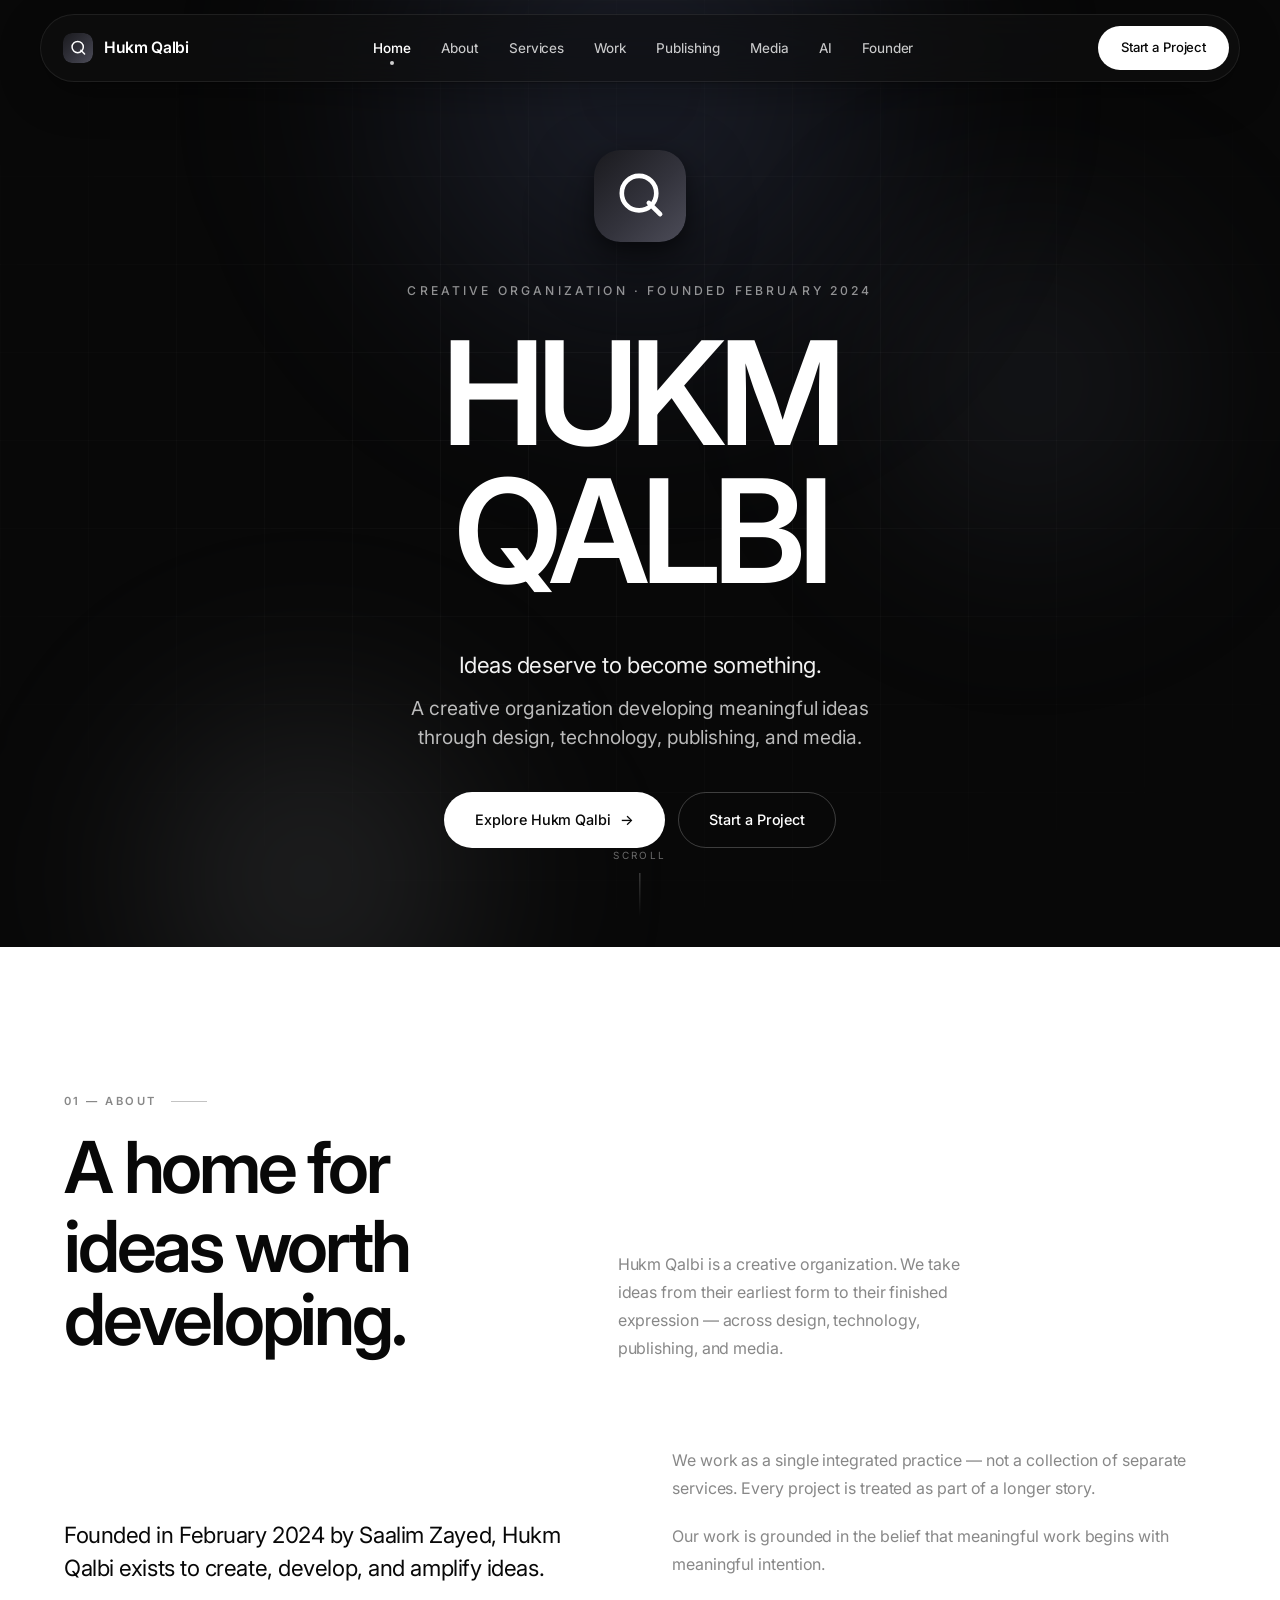
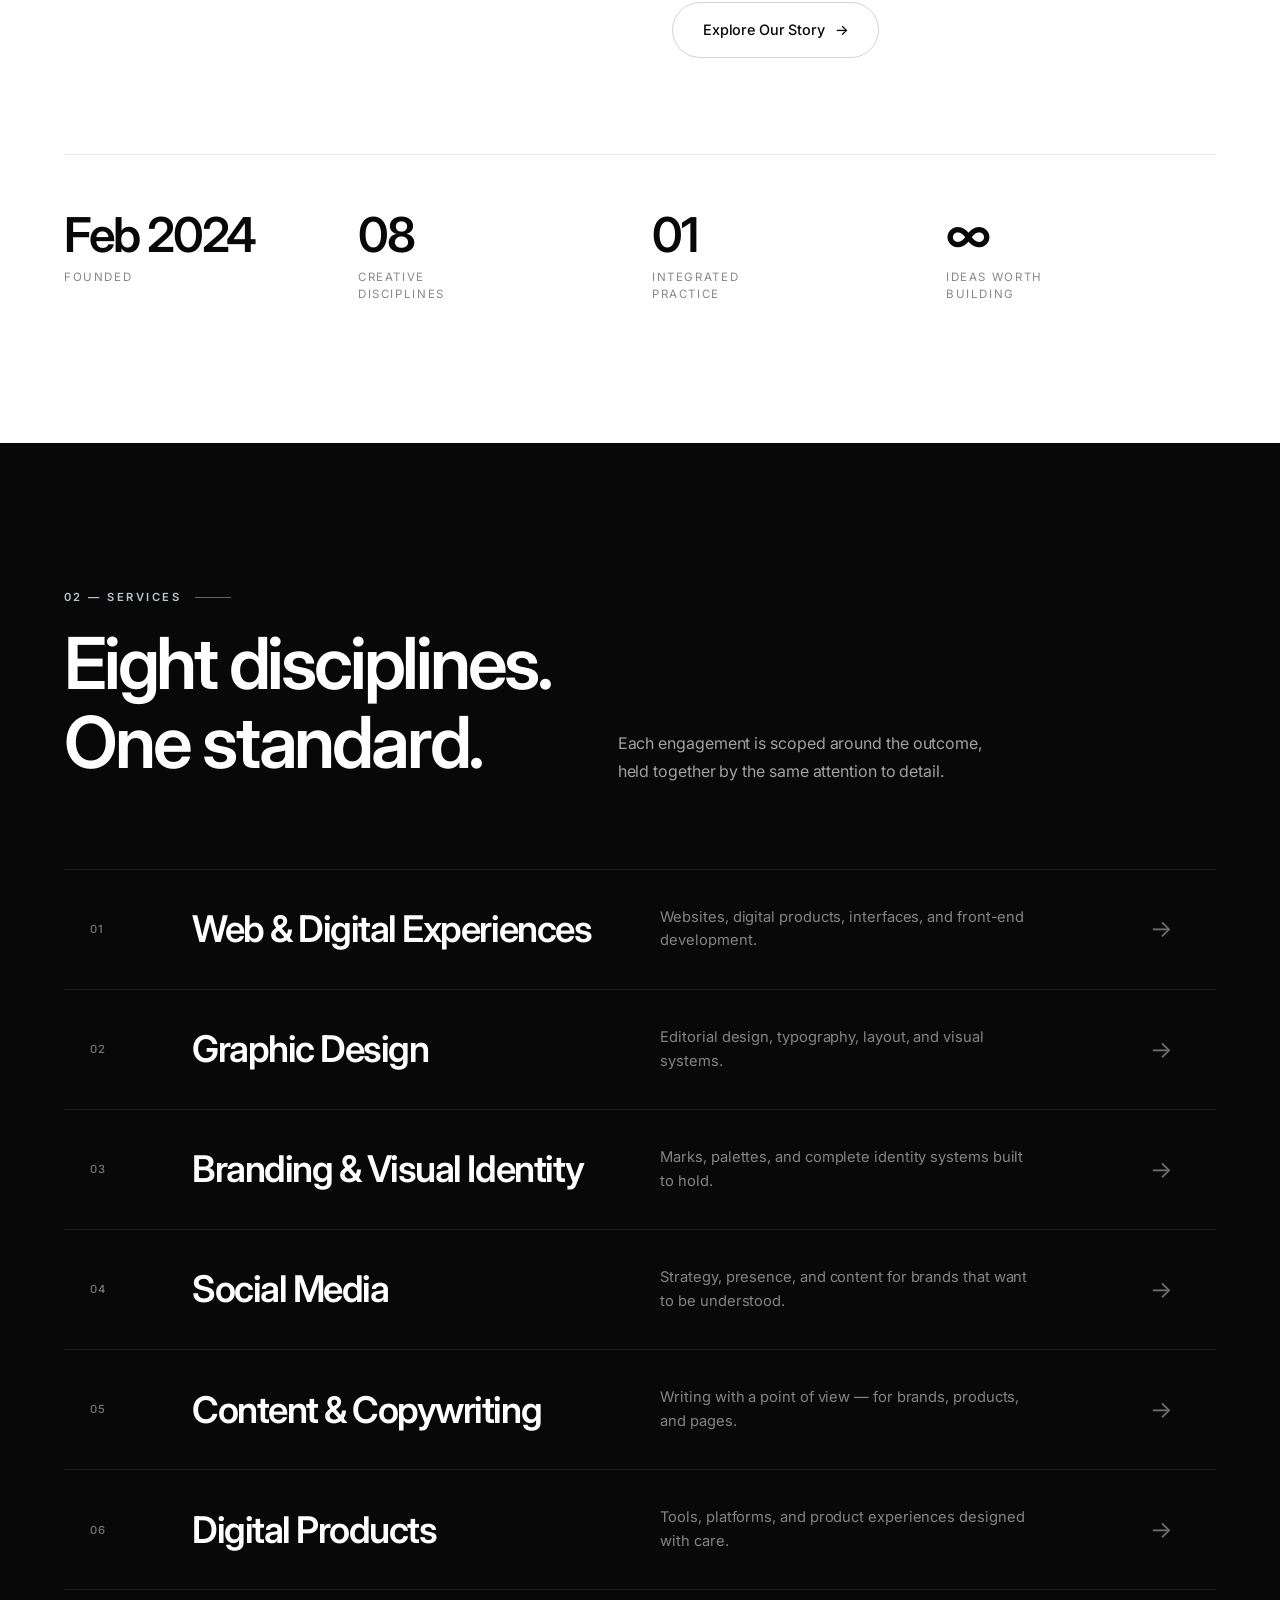
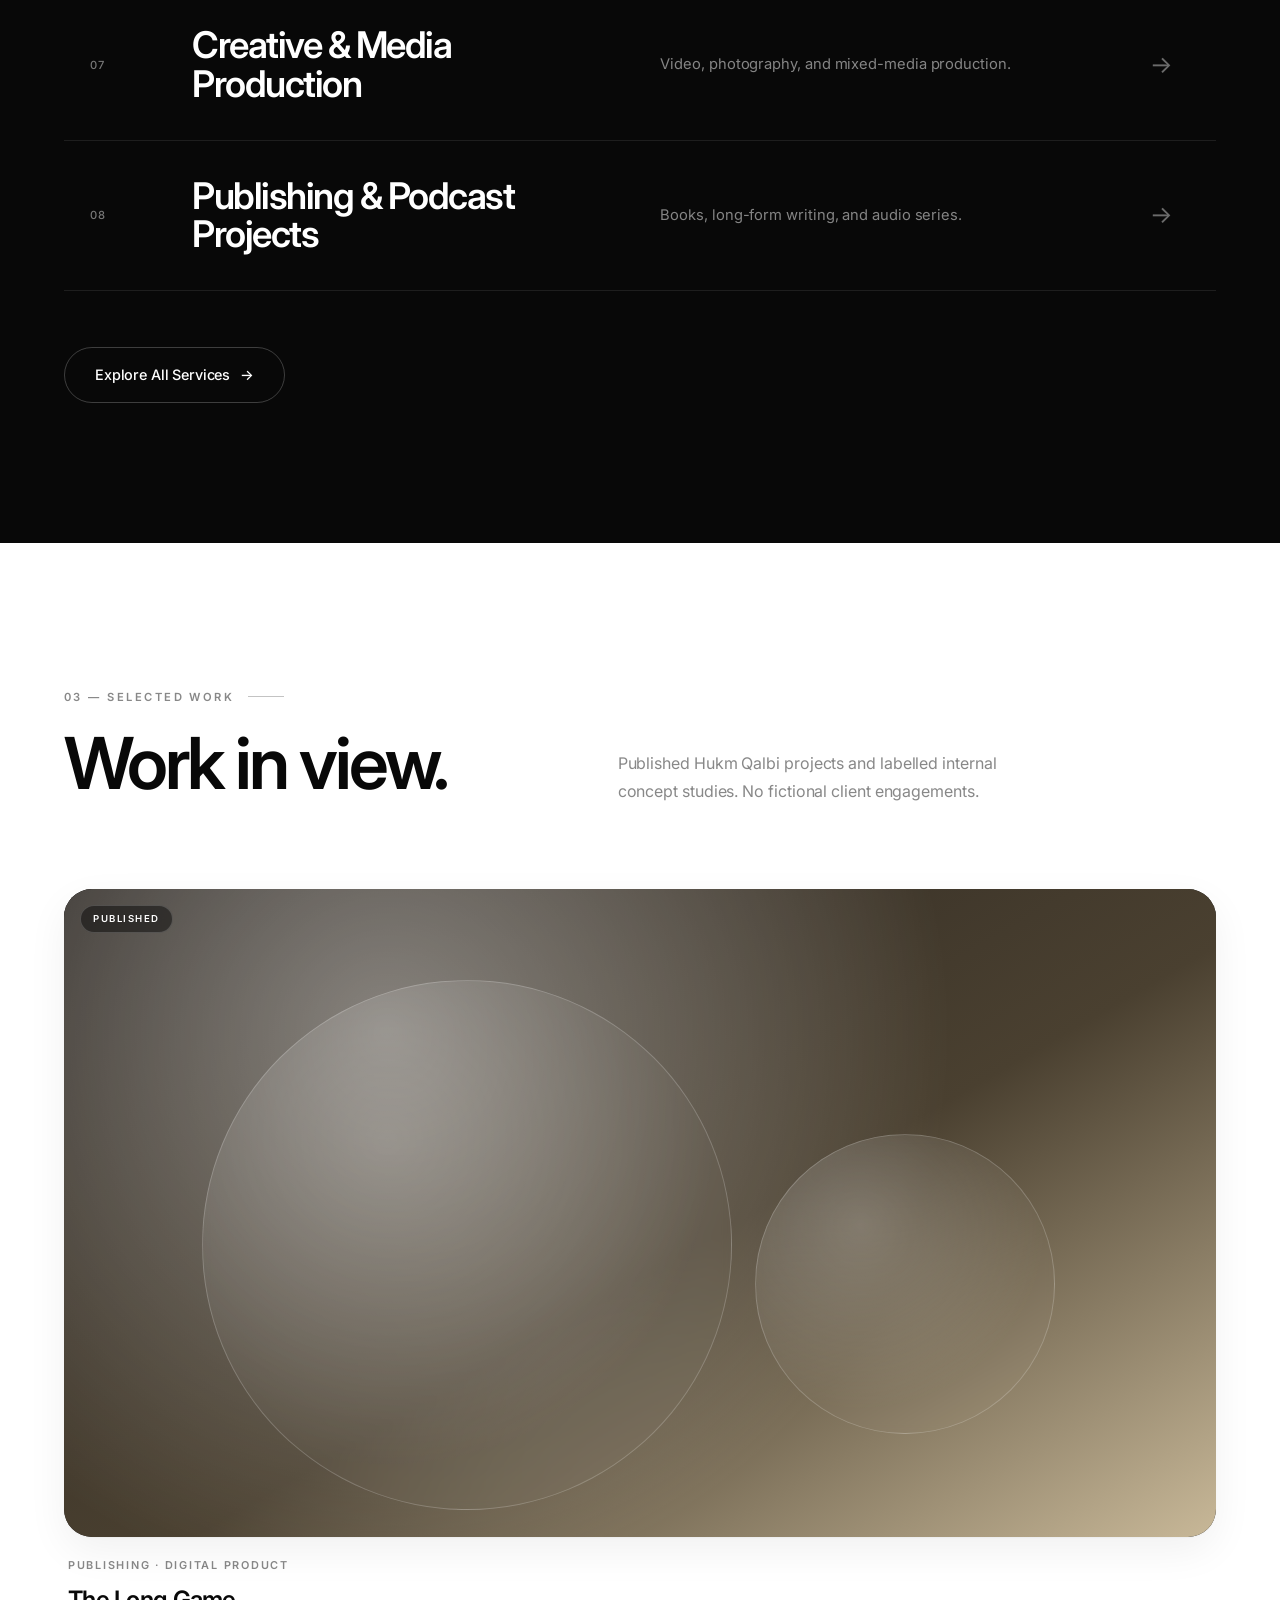
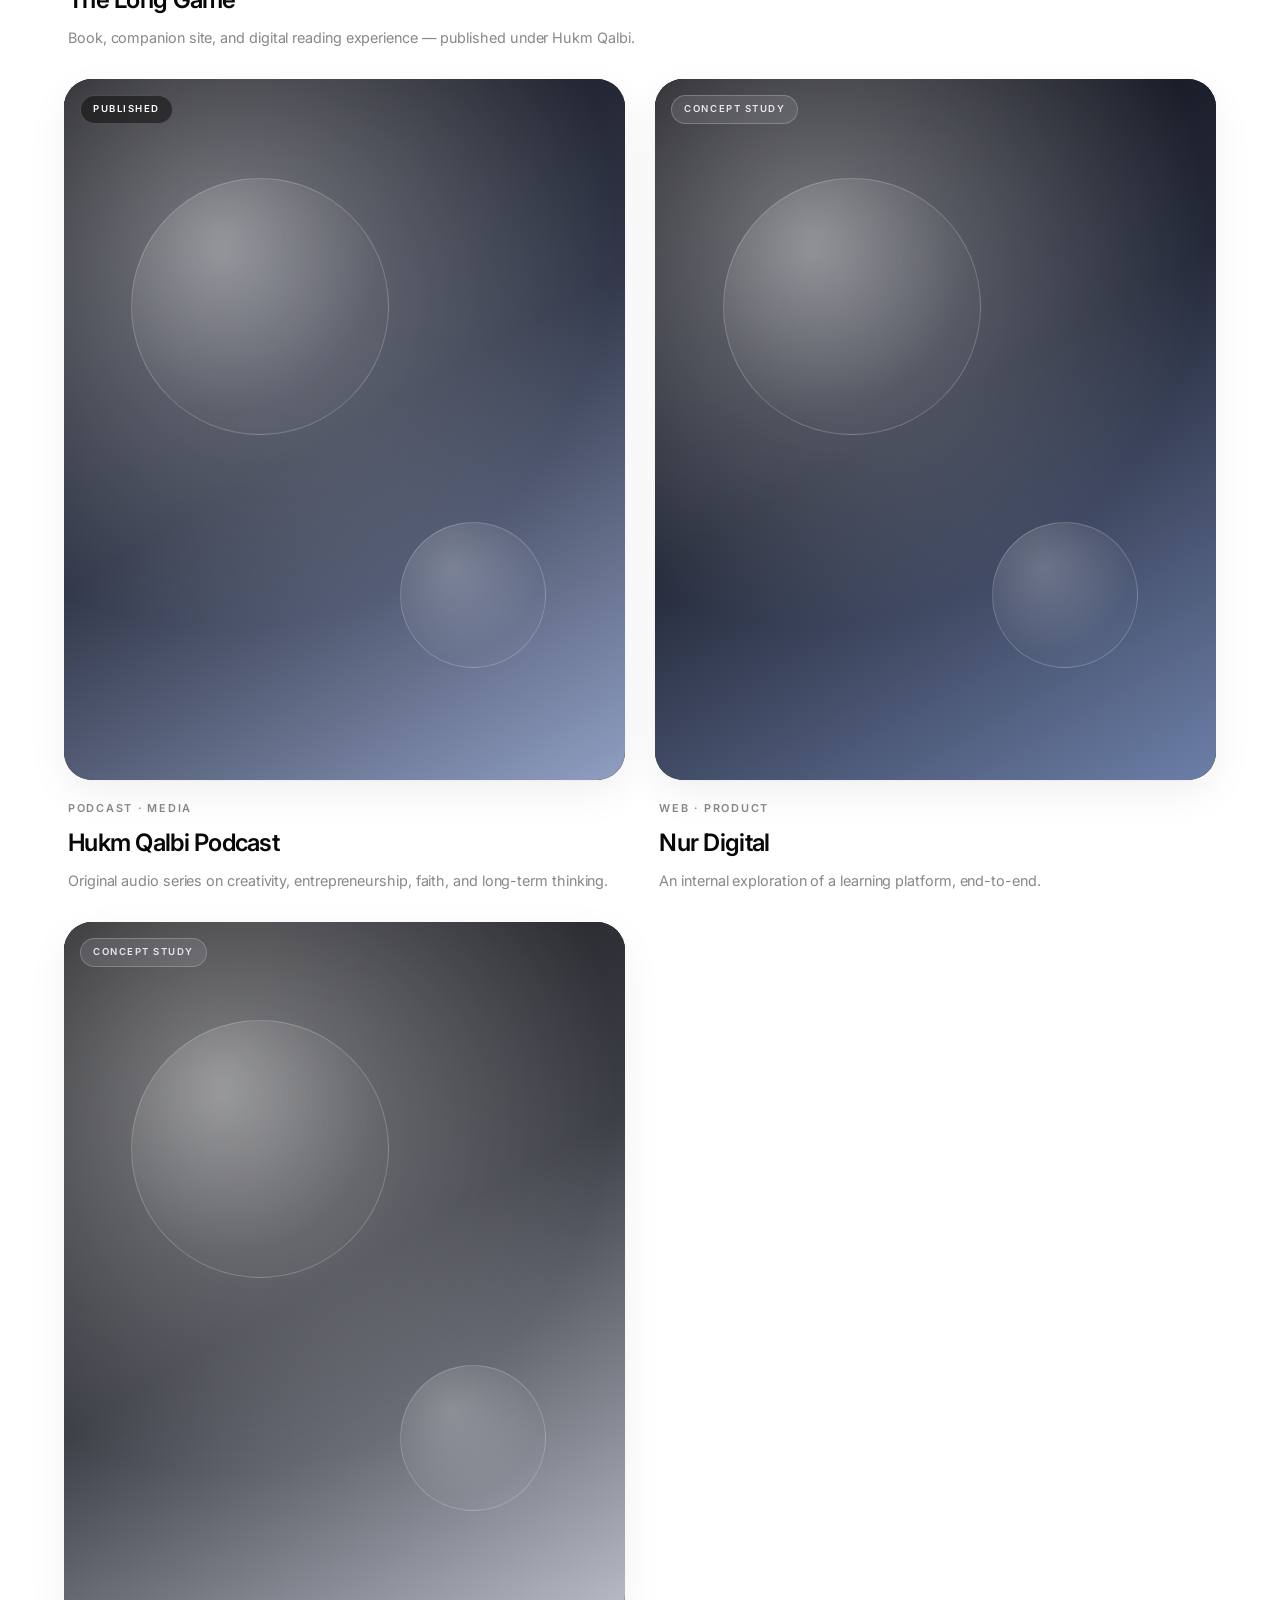
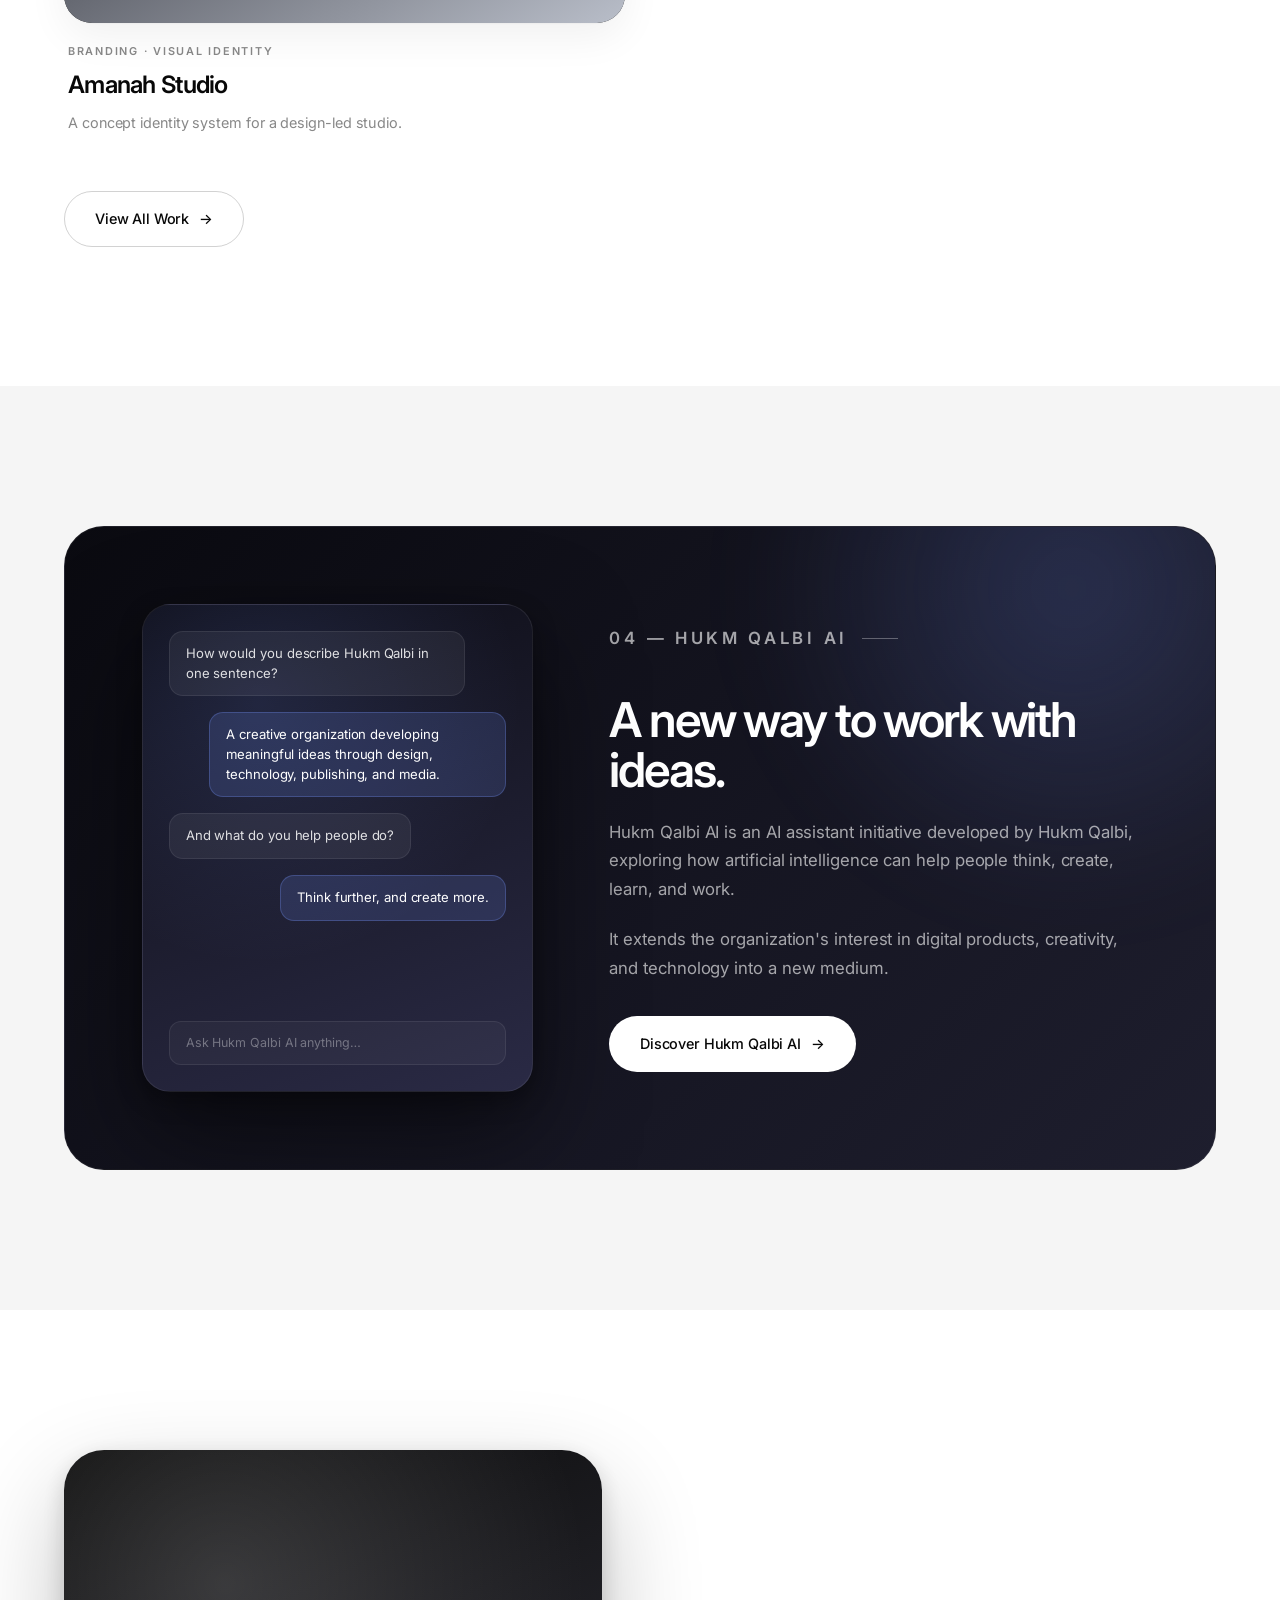
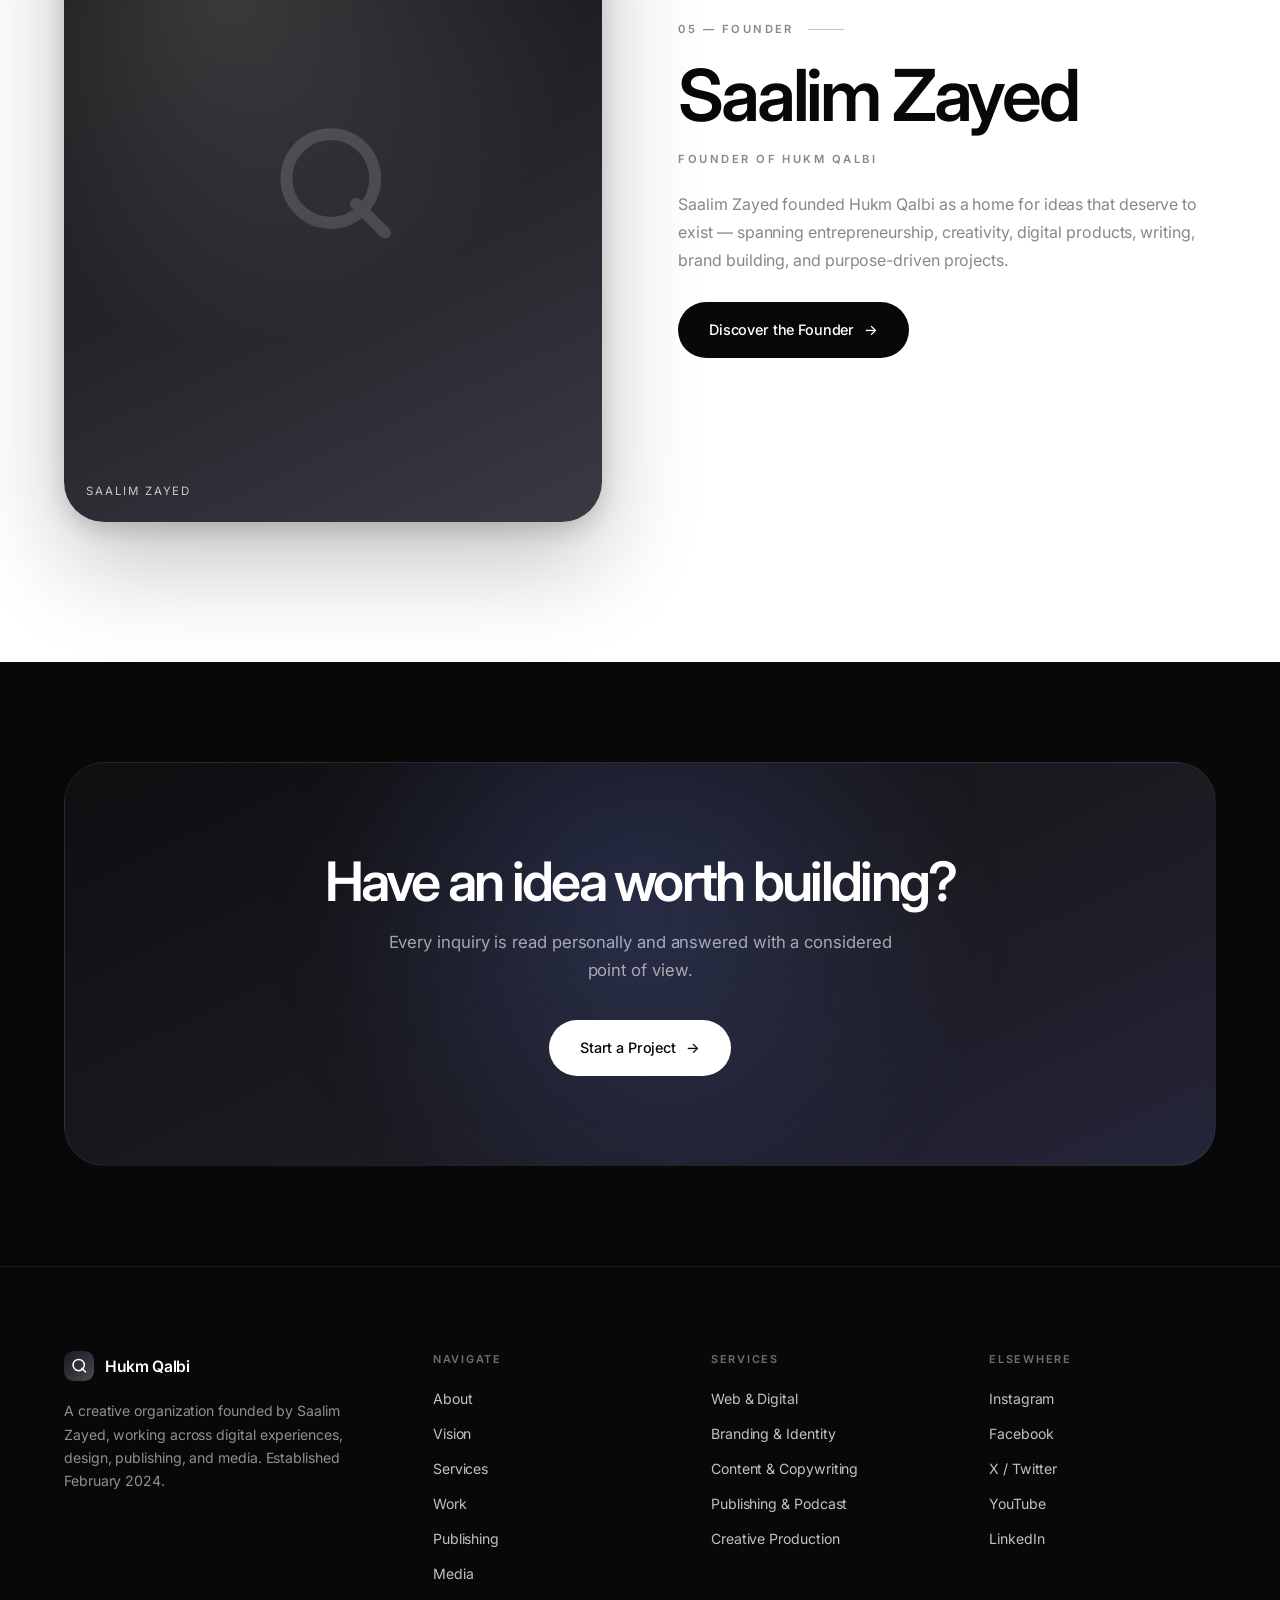
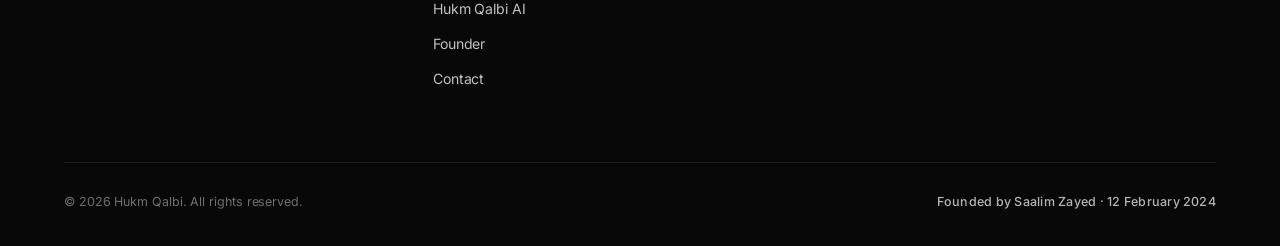
==== commit e5147761: "Update index.html" ====
--- a/index.html
+++ b/index.html
@@ -4,1201 +4,100 @@
 <meta charset="UTF-8">
 <meta name="viewport" content="width=device-width, initial-scale=1, viewport-fit=cover">
 <meta name="theme-color" content="#080808">
-<meta name="format-detection" content="telephone=no">
-
 <title>Hukm Qalbi — Creative Organization</title>
 <meta name="description" content="Hukm Qalbi is a creative organization founded by Saalim Zayed, working across digital experiences, design, publishing, and media.">
 <link rel="canonical" href="https://hukmqalbi.github.io/Hukm-Qalbi/">
 <link rel="icon" type="image/png" href="hqfv.png">
 <link rel="apple-touch-icon" href="hqfv.png">
-
-<!-- Open Graph -->
 <meta property="og:type" content="website">
 <meta property="og:site_name" content="Hukm Qalbi">
 <meta property="og:title" content="Hukm Qalbi — Creative Organization">
 <meta property="og:description" content="Hukm Qalbi is a creative organization founded by Saalim Zayed, working across digital experiences, design, publishing, and media.">
 <meta property="og:url" content="https://hukmqalbi.github.io/Hukm-Qalbi/">
 <meta property="og:image" content="https://hukmqalbi.github.io/Hukm-Qalbi/hqfv.png">
-<meta property="og:locale" content="en_US">
-
-<!-- Twitter / X -->
 <meta name="twitter:card" content="summary_large_image">
 <meta name="twitter:title" content="Hukm Qalbi — Creative Organization">
 <meta name="twitter:description" content="Hukm Qalbi is a creative organization founded by Saalim Zayed, working across digital experiences, design, publishing, and media.">
 <meta name="twitter:image" content="https://hukmqalbi.github.io/Hukm-Qalbi/hqfv.png">
 <meta name="twitter:site" content="@hukmqalbi">
-
-<!-- Fonts -->
 <link rel="preconnect" href="https://fonts.googleapis.com">
 <link rel="preconnect" href="https://fonts.gstatic.com" crossorigin>
 <link href="https://fonts.googleapis.com/css2?family=Inter:wght@300;400;500;600;700&family=Instrument+Serif:ital@0;1&display=swap" rel="stylesheet">
-
-<!-- Structured Data: Organization · WebSite · Person -->
+<link rel="stylesheet" href="assets/styles.css">
 <script type="application/ld+json">
 {
-  "@context": "https://schema.org",
-  "@graph": [
-    {
-      "@type": "Organization",
-      "@id": "https://hukmqalbi.github.io/Hukm-Qalbi/#organization",
-      "name": "Hukm Qalbi",
-      "alternateName": "حكم قلبي",
-      "url": "https://hukmqalbi.github.io/Hukm-Qalbi/",
-      "logo": "https://hukmqalbi.github.io/Hukm-Qalbi/hqfv.png",
-      "description": "Hukm Qalbi is a creative organization founded by Saalim Zayed, working across digital experiences, design, publishing, and media.",
-      "foundingDate": "2024-02-12",
-      "founder": { "@id": "https://hukmqalbi.github.io/Hukm-Qalbi/#saalim-zayed" },
-      "sameAs": [
-        "https://instagram.com/hukmqalbi",
-        "https://facebook.com/hukmqalbi",
-        "https://x.com/hukmqalbi",
-        "https://youtube.com/@hukmqalbi",
-        "https://linkedin.com/company/hukmqalbi"
-      ],
-      "knowsAbout": [
-        "Web & Digital Experiences",
-        "Graphic Design",
-        "Branding & Visual Identity",
-        "Social Media",
-        "Content & Copywriting",
-        "Digital Products",
-        "Creative & Media Production",
-        "Publishing & Podcast Projects"
-      ],
-      "mainEntityOfPage": { "@id": "https://hukmqalbi.github.io/Hukm-Qalbi/#website" }
-    },
-    {
-      "@type": "WebSite",
-      "@id": "https://hukmqalbi.github.io/Hukm-Qalbi/#website",
-      "url": "https://hukmqalbi.github.io/Hukm-Qalbi/",
-      "name": "Hukm Qalbi",
-      "alternateName": "حكم قلبي",
-      "inLanguage": "en",
-      "publisher": { "@id": "https://hukmqalbi.github.io/Hukm-Qalbi/#organization" }
-    },
-    {
-      "@type": "Person",
-      "@id": "https://hukmqalbi.github.io/Hukm-Qalbi/#saalim-zayed",
-      "name": "Saalim Zayed",
-      "jobTitle": "Founder of Hukm Qalbi",
-      "url": "https://hukmqalbi.github.io/Hukm-Qalbi/founder/",
-      "description": "Saalim Zayed is the founder of Hukm Qalbi, a creative organization working across digital experiences, design, publishing, and media.",
-      "worksFor": { "@id": "https://hukmqalbi.github.io/Hukm-Qalbi/#organization" },
-      "sameAs": [
-        "https://zayed-saalim.github.io/Zayed.com/",
-        "https://www.instagram.com/saalimzayed"
-      ],
-      "knowsAbout": ["Creative Direction", "Brand Building", "Digital Products", "Writing", "Publishing"],
-      "mainEntityOfPage": { "@id": "https://hukmqalbi.github.io/Hukm-Qalbi/founder/#profilepage" }
-    }
+  "@context":"https://schema.org",
+  "@graph":[
+    {"@type":"Organization","@id":"https://hukmqalbi.github.io/Hukm-Qalbi/#organization",
+     "name":"Hukm Qalbi","alternateName":"حكم قلبي",
+     "url":"https://hukmqalbi.github.io/Hukm-Qalbi/",
+     "logo":"https://hukmqalbi.github.io/Hukm-Qalbi/hqfv.png",
+     "description":"Hukm Qalbi is a creative organization founded by Saalim Zayed, working across digital experiences, design, publishing, and media.",
+     "foundingDate":"2024-02-12",
+     "founder":{"@id":"https://hukmqalbi.github.io/Hukm-Qalbi/#saalim-zayed"},
+     "sameAs":["https://instagram.com/hukmqalbi","https://facebook.com/hukmqalbi","https://x.com/hukmqalbi","https://youtube.com/@hukmqalbi","https://linkedin.com/company/hukmqalbi"],
+     "knowsAbout":["Web & Digital Experiences","Graphic Design","Branding & Visual Identity","Social Media","Content & Copywriting","Digital Products","Creative & Media Production","Publishing & Podcast Projects"]},
+    {"@type":"WebSite","@id":"https://hukmqalbi.github.io/Hukm-Qalbi/#website",
+     "url":"https://hukmqalbi.github.io/Hukm-Qalbi/",
+     "name":"Hukm Qalbi","alternateName":"حكم قلبي","inLanguage":"en",
+     "publisher":{"@id":"https://hukmqalbi.github.io/Hukm-Qalbi/#organization"}},
+    {"@type":"Person","@id":"https://hukmqalbi.github.io/Hukm-Qalbi/#saalim-zayed",
+     "name":"Saalim Zayed","jobTitle":"Founder of Hukm Qalbi",
+     "url":"https://hukmqalbi.github.io/Hukm-Qalbi/founder/",
+     "worksFor":{"@id":"https://hukmqalbi.github.io/Hukm-Qalbi/#organization"},
+     "sameAs":["https://zayed-saalim.github.io/Zayed.com/","https://www.instagram.com/saalimzayed"]}
   ]
 }
 </script>
-
-<style>
-/* ============================================================
-   DESIGN SYSTEM
-   ============================================================ */
-:root{
-  --black:#080808;
-  --rich-black:#101010;
-  --charcoal:#171717;
-  --white:#ffffff;
-  --soft-white:#f5f5f5;
-  --silver:#bfc3cc;
-  --muted:#888888;
-  --line-dark:rgba(255,255,255,0.09);
-  --line-light:rgba(8,8,8,0.08);
-
-  --font-sans:'Inter',-apple-system,BlinkMacSystemFont,'Segoe UI',Roboto,sans-serif;
-  --font-serif:'Instrument Serif',Georgia,serif;
-
-  --pad:clamp(20px,5vw,64px);
-  --max:1280px;
-  --nav-h:68px;
-
-  --r-sm:12px;
-  --r-md:20px;
-  --r-lg:28px;
-  --r-xl:40px;
-
-  --ease:cubic-bezier(.22,.61,.36,1);
-  --ease-out:cubic-bezier(.16,1,.3,1);
-  --ease-soft:cubic-bezier(.4,0,.2,1);
-}
-
-*,*::before,*::after{box-sizing:border-box}
-html{-webkit-text-size-adjust:100%;scroll-behavior:smooth;scroll-padding-top:96px}
-body{
-  margin:0;
-  font-family:var(--font-sans);
-  background:var(--white);
-  color:var(--black);
-  line-height:1.5;
-  font-size:16px;
-  letter-spacing:-.005em;
-  -webkit-font-smoothing:antialiased;
-  -moz-osx-font-smoothing:grayscale;
-  overflow-x:hidden;
-}
-body.locked{overflow:hidden}
-
-img,svg{display:block;max-width:100%}
-a{color:inherit;text-decoration:none}
-button{font:inherit;color:inherit;background:none;border:none;cursor:pointer}
-h1,h2,h3,h4,p{margin:0}
-ul{margin:0;padding:0;list-style:none}
-
-::selection{background:rgba(191,195,204,.35)}
-
-:focus-visible{outline:2px solid var(--silver);outline-offset:3px;border-radius:6px}
-
-.skip{
-  position:fixed;top:-100px;left:20px;z-index:10000;
-  background:var(--black);color:#fff;padding:12px 20px;border-radius:99px;
-  font-size:.85rem;transition:top .3s var(--ease);
-}
-.skip:focus{top:20px}
-
-/* ---------- Layout helpers ---------- */
-.wrap{width:100%;max-width:var(--max);margin-inline:auto;padding-inline:var(--pad)}
-.section{position:relative;padding-block:clamp(80px,12vw,160px)}
-
-.label{
-  font-size:.7rem;font-weight:600;letter-spacing:.22em;
-  text-transform:uppercase;color:var(--muted);
-  display:inline-flex;align-items:center;gap:14px;
-}
-.label::after{content:'';height:1px;width:36px;background:currentColor;opacity:.5}
-.section--dark .label{color:var(--silver)}
-
-.display{
-  font-size:clamp(2.2rem,5.6vw,4.6rem);
-  font-weight:600;line-height:1.02;letter-spacing:-.045em;
-  color:inherit;
-}
-
-.lead{
-  font-size:clamp(1.05rem,1.8vw,1.5rem);
-  line-height:1.45;letter-spacing:-.02em;
-  color:inherit;font-weight:400;
-}
-
-.body-text{
-  font-size:1rem;line-height:1.75;color:var(--muted);
-  max-width:52ch;
-}
-.section--dark .body-text{color:rgba(255,255,255,.62)}
-
-/* ---------- Reveal ---------- */
-.reveal{
-  opacity:0;transform:translateY(28px);
-  transition:opacity .95s var(--ease-out),transform .95s var(--ease-out);
-  transition-delay:var(--d,0s);
-}
-.reveal.in{opacity:1;transform:none}
-
-.mask{display:block;overflow:hidden;padding-bottom:.08em}
-.mask-i{
-  display:block;transform:translateY(112%);
-  transition:transform 1.15s var(--ease-out);
-  transition-delay:var(--d,0s);
-}
-.mask.in>.mask-i{transform:none}
-
-/* ---------- Buttons ---------- */
-.btn{
-  display:inline-flex;align-items:center;justify-content:center;gap:10px;
-  padding:16px 30px;border-radius:99px;
-  font-size:.9rem;font-weight:500;letter-spacing:-.01em;
-  border:1px solid transparent;cursor:pointer;white-space:nowrap;
-  transition:transform .45s var(--ease),background .35s var(--ease-soft),
-             color .35s var(--ease-soft),border-color .35s var(--ease-soft),
-             box-shadow .45s var(--ease);
-  will-change:transform;
-}
-.btn-primary{background:var(--black);color:#fff}
-.btn-primary:hover{background:#242424;box-shadow:0 12px 40px rgba(8,8,8,.24)}
-.btn-ghost{background:transparent;color:inherit;border-color:rgba(255,255,255,.22)}
-.btn-ghost:hover{background:rgba(255,255,255,.08);border-color:rgba(255,255,255,.4)}
-.btn-ghost-dark{background:transparent;color:var(--black);border-color:rgba(8,8,8,.18)}
-.btn-ghost-dark:hover{background:rgba(8,8,8,.04);border-color:rgba(8,8,8,.32)}
-.btn-sm{padding:11px 22px;font-size:.82rem}
-.btn .arw{transition:transform .45s var(--ease)}
-.btn:hover .arw{transform:translateX(4px)}
-
-/* ============================================================
-   ADAPTIVE NAV
-   ============================================================ */
-.nav{
-  position:fixed;top:calc(14px + env(safe-area-inset-top,0px));
-  left:0;right:0;z-index:900;
-  display:flex;justify-content:center;
-  padding-inline:16px;pointer-events:none;
-  transition:top .4s var(--ease);
-}
-.nav-inner{
-  pointer-events:auto;width:100%;max-width:1200px;height:var(--nav-h);
-  display:flex;align-items:center;justify-content:space-between;gap:20px;
-  padding:0 10px 0 22px;border-radius:99px;
-  border:1px solid rgba(8,8,8,.06);
-  background:rgba(255,255,255,.72);
-  -webkit-backdrop-filter:saturate(180%) blur(24px);
-  backdrop-filter:saturate(180%) blur(24px);
-  box-shadow:0 1px 2px rgba(0,0,0,.03),0 12px 44px rgba(0,0,0,.06);
-  transition:background .5s var(--ease-soft),box-shadow .5s var(--ease-soft),
-             border-color .5s var(--ease-soft),color .5s var(--ease-soft);
-}
-.nav[data-theme="dark"] .nav-inner{
-  background:rgba(16,16,16,.66);
-  border-color:rgba(255,255,255,.08);
-  box-shadow:0 1px 2px rgba(0,0,0,.3),0 12px 44px rgba(0,0,0,.3);
-  color:#fff;
-}
-.nav[data-theme="dark"] .brand{color:#fff}
-.nav[data-theme="dark"] .nav-links a{color:rgba(255,255,255,.78)}
-.nav[data-theme="dark"] .nav-links a:hover{color:#fff;background:rgba(255,255,255,.08)}
-.nav[data-theme="dark"] .nav-links a.active{color:#fff}
-.nav[data-theme="dark"] .btn-primary{background:#fff;color:#080808}
-.nav[data-theme="dark"] .btn-primary:hover{background:#e5e5e5}
-.nav[data-theme="dark"] .menu-btn span{background:#fff}
-
-.brand{
-  display:flex;align-items:center;gap:11px;
-  font-weight:600;font-size:.98rem;letter-spacing:-.02em;
-  flex-shrink:0;color:var(--black);
-  transition:color .5s var(--ease-soft);
-}
-.brand-mark{width:30px;height:30px;border-radius:9px;flex-shrink:0;transition:transform .6s var(--ease)}
-.brand:hover .brand-mark{transform:rotate(-8deg) scale(1.06)}
-.brand-text{white-space:nowrap}
-
-.nav-links{display:flex;align-items:center;gap:2px}
-.nav-links a{
-  position:relative;padding:9px 14px;
-  font-size:.855rem;font-weight:450;letter-spacing:-.005em;
-  color:var(--black);border-radius:99px;
-  transition:color .3s var(--ease-soft),background .3s var(--ease-soft);
-}
-.nav-links a:hover{background:rgba(8,8,8,.05)}
-.nav-links a.active{font-weight:520}
-.nav-links a.active::after{
-  content:'';position:absolute;left:50%;bottom:2px;
-  width:4px;height:4px;margin-left:-2px;border-radius:50%;
-  background:currentColor;opacity:.8;
-}
-.nav-right{display:flex;align-items:center;gap:10px;flex-shrink:0}
-
-.menu-btn{
-  display:none;width:44px;height:44px;border-radius:50%;
-  position:relative;align-items:center;justify-content:center;
-  transition:background .3s var(--ease-soft);
-}
-.menu-btn:hover{background:rgba(128,128,128,.12)}
-.menu-btn span{
-  position:absolute;left:50%;top:50%;
-  width:17px;height:1.6px;background:var(--black);border-radius:2px;
-  transform:translate(-50%,-50%);
-  transition:transform .5s var(--ease),background .4s;
-}
-.menu-btn span:first-child{transform:translate(-50%,calc(-50% - 3.5px))}
-.menu-btn span:last-child{transform:translate(-50%,calc(-50% + 3.5px))}
-body.menu-open .menu-btn span:first-child{transform:translate(-50%,-50%) rotate(45deg)}
-body.menu-open .menu-btn span:last-child{transform:translate(-50%,-50%) rotate(-45deg)}
-
-/* Mobile menu */
-.menu-panel{
-  position:fixed;inset:0;z-index:890;
-  background:rgba(8,8,8,.96);
-  -webkit-backdrop-filter:blur(30px) saturate(180%);
-  backdrop-filter:blur(30px) saturate(180%);
-  color:#fff;
-  padding:calc(112px + env(safe-area-inset-top,0px)) var(--pad) calc(40px + env(safe-area-inset-bottom,0px));
-  display:flex;flex-direction:column;justify-content:space-between;
-  opacity:0;visibility:hidden;
-  transition:opacity .5s var(--ease-soft),visibility .5s;
-}
-.menu-panel.open{opacity:1;visibility:visible}
-.menu-panel nav{display:flex;flex-direction:column}
-.menu-panel nav a{
-  font-size:clamp(1.9rem,9vw,2.6rem);font-weight:600;letter-spacing:-.04em;
-  padding:16px 0;border-bottom:1px solid rgba(255,255,255,.1);
-  opacity:0;transform:translateY(18px);
-  transition:opacity .6s var(--ease-out),transform .6s var(--ease-out),color .3s;
-}
-.menu-panel.open nav a{opacity:1;transform:none}
-.menu-panel nav a:nth-child(1){transition-delay:.06s}
-.menu-panel nav a:nth-child(2){transition-delay:.1s}
-.menu-panel nav a:nth-child(3){transition-delay:.14s}
-.menu-panel nav a:nth-child(4){transition-delay:.18s}
-.menu-panel nav a:nth-child(5){transition-delay:.22s}
-.menu-panel nav a:nth-child(6){transition-delay:.26s}
-.menu-panel nav a:nth-child(7){transition-delay:.3s}
-.menu-foot{
-  display:flex;flex-direction:column;gap:6px;
-  font-size:.72rem;letter-spacing:.14em;text-transform:uppercase;
-  color:rgba(255,255,255,.45);
-  opacity:0;transition:opacity .6s .34s var(--ease-out);
-}
-.menu-panel.open .menu-foot{opacity:1}
-
-/* ============================================================
-   HERO
-   ============================================================ */
-.hero{
-  position:relative;min-height:100svh;
-  display:flex;flex-direction:column;align-items:center;justify-content:center;
-  text-align:center;
-  padding:calc(150px + env(safe-area-inset-top,0px)) var(--pad) 100px;
-  overflow:hidden;isolation:isolate;
-  background:var(--black);color:#fff;
-}
-.hero-ambient{position:absolute;inset:0;z-index:-2;overflow:hidden;pointer-events:none}
-.blob{position:absolute;border-radius:50%;filter:blur(80px);will-change:transform}
-.blob-a{
-  width:min(780px,95vw);height:min(780px,95vw);
-  top:-32%;left:50%;transform:translateX(-50%);
-  background:radial-gradient(circle,rgba(130,150,220,.18),rgba(130,150,220,0) 68%);
-}
-.blob-b{
-  width:min(520px,70vw);height:min(520px,70vw);
-  bottom:-20%;left:4%;
-  background:radial-gradient(circle,rgba(191,195,204,.16),rgba(191,195,204,0) 70%);
-}
-.blob-c{
-  width:min(500px,68vw);height:min(500px,68vw);
-  top:14%;right:0;
-  background:radial-gradient(circle,rgba(120,130,160,.14),rgba(120,130,160,0) 70%);
-}
-.hero-grid{
-  position:absolute;inset:0;z-index:-1;pointer-events:none;
-  background-image:
-    linear-gradient(to right,rgba(255,255,255,.04) 1px,transparent 1px),
-    linear-gradient(to bottom,rgba(255,255,255,.04) 1px,transparent 1px);
-  background-size:88px 88px;
-  mask-image:radial-gradient(ellipse 70% 60% at 50% 45%,#000 0%,transparent 100%);
-  -webkit-mask-image:radial-gradient(ellipse 70% 60% at 50% 45%,#000 0%,transparent 100%);
-}
-.hero-inner{
-  position:relative;z-index:2;
-  display:flex;flex-direction:column;align-items:center;
-  max-width:1000px;
-}
-.hero-mark{
-  width:clamp(64px,8vw,92px);height:clamp(64px,8vw,92px);
-  border-radius:clamp(18px,2.4vw,26px);
-  margin-bottom:clamp(24px,4vw,40px);
-  box-shadow:0 24px 60px rgba(0,0,0,.5),0 6px 16px rgba(0,0,0,.35);
-  opacity:0;transform:translateY(22px) scale(.9);
-  transition:opacity 1s var(--ease-out),transform 1.2s var(--ease-out);
-}
-body.ready .hero-mark{opacity:1;transform:none}
-
-.eyebrow{
-  font-size:clamp(.66rem,1.4vw,.76rem);
-  font-weight:500;letter-spacing:.26em;text-transform:uppercase;
-  color:rgba(255,255,255,.55);
-  margin-bottom:clamp(20px,3vw,30px);
-}
-.hero-title{
-  font-size:clamp(3.2rem,14vw,10rem);
-  font-weight:600;line-height:.88;letter-spacing:-.055em;
-  color:#fff;margin-bottom:clamp(28px,4vw,44px);
-}
-.hero-title .mask-i{
-  background:linear-gradient(180deg,#fff 0%,#b8b8c0 100%);
-  -webkit-background-clip:text;background-clip:text;
-  -webkit-text-fill-color:transparent;
-}
-.hero-sub{
-  font-size:clamp(1.05rem,2.2vw,1.5rem);
-  line-height:1.35;letter-spacing:-.025em;
-  color:#f2f2f2;max-width:22ch;margin-bottom:16px;font-weight:400;
-}
-.hero-sub-alt{
-  font-size:clamp(.9rem,1.6vw,1.05rem);
-  color:rgba(255,255,255,.62);
-  max-width:44ch;margin-bottom:clamp(36px,5vw,48px);
-  line-height:1.65;
-}
-.hero-cta{display:flex;gap:12px;flex-wrap:wrap;justify-content:center}
-.hero-cta .btn-ghost{color:#fff}
-
-.scroll-cue{
-  position:absolute;bottom:calc(30px + env(safe-area-inset-bottom,0px));
-  left:50%;transform:translateX(-50%);
-  display:flex;flex-direction:column;align-items:center;gap:10px;
-  font-size:.62rem;letter-spacing:.24em;text-transform:uppercase;
-  color:rgba(255,255,255,.4);
-  opacity:0;transition:opacity 1s .9s var(--ease-out);
-}
-body.ready .scroll-cue{opacity:1}
-.scroll-cue i{
-  width:1px;height:44px;
-  background:linear-gradient(180deg,rgba(255,255,255,.3),transparent);
-  position:relative;overflow:hidden;
-}
-.scroll-cue i::after{
-  content:'';position:absolute;top:-44px;left:0;
-  width:1px;height:44px;background:#fff;
-  animation:cue 2.4s var(--ease-soft) infinite;
-}
-@keyframes cue{
-  0%{transform:translateY(0);opacity:0}
-  30%{opacity:1}
-  100%{transform:translateY(88px);opacity:0}
-}
-
-/* ============================================================
-   PHILOSOPHY (light editorial)
-   ============================================================ */
-.philosophy{background:var(--white)}
-.philosophy-head{
-  display:grid;grid-template-columns:minmax(0,.9fr) minmax(0,1.1fr);
-  gap:clamp(28px,5vw,72px);align-items:end;
-  margin-bottom:clamp(48px,7vw,84px);
-}
-.philosophy-grid{
-  display:grid;grid-template-columns:minmax(0,1fr) minmax(0,1fr);
-  gap:clamp(28px,5vw,72px);
-  padding-top:clamp(36px,5vw,56px);
-  border-top:1px solid var(--line-light);
-}
-.philosophy-grid .col p+p{margin-top:20px}
-.principle{
-  font-family:var(--font-serif);font-style:italic;
-  font-size:clamp(1.3rem,2.4vw,1.8rem);
-  line-height:1.35;letter-spacing:-.01em;
-  color:var(--black);margin-top:24px;
-  padding-top:24px;border-top:1px solid var(--line-light);
-}
-
-.stats{
-  display:grid;grid-template-columns:repeat(4,1fr);
-  gap:24px;margin-top:clamp(56px,8vw,96px);
-  padding-top:clamp(36px,5vw,56px);
-  border-top:1px solid var(--line-light);
-}
-.stat-num{
-  font-size:clamp(1.9rem,4vw,3.1rem);font-weight:600;
-  letter-spacing:-.05em;line-height:1;margin-bottom:10px;
-}
-.stat-lbl{
-  font-size:.72rem;letter-spacing:.14em;text-transform:uppercase;
-  color:var(--muted);line-height:1.5;
-}
-
-/* ============================================================
-   SERVICES (dark editorial)
-   ============================================================ */
-.services{background:var(--black);color:#fff}
-.services-head{
-  display:flex;align-items:flex-end;justify-content:space-between;
-  gap:32px;flex-wrap:wrap;margin-bottom:clamp(40px,6vw,64px);
-}
-.services-head p{max-width:38ch}
-.services-list{border-top:1px solid var(--line-dark)}
-.service{
-  position:relative;
-  display:grid;
-  grid-template-columns:64px minmax(0,1fr) minmax(0,1.05fr) 96px;
-  align-items:center;
-  gap:clamp(18px,3vw,40px);
-  padding:clamp(24px,4vw,36px) clamp(14px,2vw,26px);
-  border-bottom:1px solid var(--line-dark);
-  overflow:hidden;
-  transition:padding .6s var(--ease);
-}
-.service::before{
-  content:'';position:absolute;inset:0;
-  background:linear-gradient(100deg,rgba(191,195,204,.08),rgba(191,195,204,.02) 45%,transparent 75%);
-  opacity:0;transition:opacity .6s var(--ease-soft);pointer-events:none;
-}
-.service:hover::before{opacity:1}
-.service:hover{padding-left:clamp(24px,3vw,44px)}
-.service-idx{
-  font-size:.7rem;font-weight:500;letter-spacing:.16em;
-  color:rgba(255,255,255,.45);
-  transition:color .4s;
-}
-.service:hover .service-idx{color:#fff}
-.service-name{
-  font-size:clamp(1.4rem,3.2vw,2.6rem);
-  font-weight:600;letter-spacing:-.045em;line-height:1.05;
-  transition:transform .65s var(--ease);
-}
-.service:hover .service-name{transform:translateX(8px)}
-.service-desc{
-  font-size:.92rem;line-height:1.6;
-  color:rgba(255,255,255,.5);max-width:42ch;
-  transition:color .4s;
-}
-.service:hover .service-desc{color:rgba(255,255,255,.75)}
-.service-icon{
-  width:88px;height:88px;border-radius:22px;justify-self:end;
-  opacity:.35;
-  transition:opacity .55s var(--ease),transform .6s var(--ease);
-  box-shadow:0 14px 34px rgba(0,0,0,.4);
-  position:relative;overflow:hidden;
-}
-.service-icon::after{
-  content:'';position:absolute;inset:0;
-  background:radial-gradient(circle at 30% 25%,rgba(255,255,255,.28),transparent 60%);
-}
-.service:hover .service-icon{opacity:1;transform:scale(1.04) rotate(-2deg)}
-.si-web{background:linear-gradient(140deg,#20263a,#4a5578 55%,#8895c2)}
-.si-design{background:linear-gradient(140deg,#2a2a30,#585d6c 55%,#c3c9d6)}
-.si-social{background:linear-gradient(140deg,#1c2a44,#3a5178 55%,#7ea0e0)}
-.si-content{background:linear-gradient(140deg,#222228,#4c4c54 55%,#b7bcc7)}
-.si-digital{background:linear-gradient(140deg,#141a2e,#2a3350 50%,#6f8ad6)}
-.si-media{background:linear-gradient(140deg,#1a1a22,#32384a 50%,#8f9ec2)}
-.si-publish{background:linear-gradient(140deg,#2a2520,#4a4030 55%,#c8b898)}
-.si-podcast{background:linear-gradient(140deg,#221a2a,#3a2f4a 55%,#a790c8)}
-
-/* ============================================================
-   WORK
-   ============================================================ */
-.work{background:var(--white);color:var(--black)}
-.work-head{
-  display:flex;align-items:flex-end;justify-content:space-between;
-  gap:28px;flex-wrap:wrap;margin-bottom:clamp(36px,5vw,56px);
-}
-.work-grid{
-  display:grid;grid-template-columns:repeat(6,1fr);
-  gap:clamp(16px,2.4vw,32px);
-}
-.project{
-  grid-column:span 3;
-  display:flex;flex-direction:column;gap:20px;
-  text-decoration:none;color:inherit;
-}
-.project--wide{grid-column:span 6}
-.project--narrow{grid-column:span 2}
-.project-media{
-  position:relative;aspect-ratio:4/5;
-  border-radius:var(--r-lg);overflow:hidden;
-  background:var(--charcoal);
-  box-shadow:0 1px 2px rgba(0,0,0,.04),0 14px 40px rgba(0,0,0,.06);
-  transition:box-shadow .6s var(--ease),transform .7s var(--ease);
-}
-.project--wide .project-media{aspect-ratio:16/9}
-.project:hover .project-media{
-  box-shadow:0 30px 80px rgba(0,0,0,.14);
-  transform:translateY(-6px);
-}
-.pm-bg{position:absolute;inset:0;transition:transform 1.2s var(--ease-out)}
-.project:hover .pm-bg{transform:scale(1.045)}
-.pm-bg::after{
-  content:'';position:absolute;inset:0;
-  background:radial-gradient(circle at 28% 22%,rgba(255,255,255,.4),transparent 58%);
-  mix-blend-mode:screen;
-}
-.pm-1{background:linear-gradient(150deg,#0b0b0f,#252a3a 48%,#6c7fa8)}
-.pm-2{background:linear-gradient(150deg,#151518,#3d3f47 50%,#b9bec9)}
-.pm-3{background:linear-gradient(150deg,#08080c,#1e2a4a 50%,#5f7cc4)}
-.pm-4{background:linear-gradient(150deg,#101013,#33363f 55%,#9aa3b6)}
-.pm-5{background:linear-gradient(150deg,#2a2520,#4a4030 55%,#c8b898)}
-.pm-6{background:linear-gradient(150deg,#0d0d12,#32384a 50%,#8f9ec2)}
-
-.pm-orb{
-  position:absolute;border-radius:50%;
-  border:1px solid rgba(255,255,255,.2);
-  background:radial-gradient(circle at 35% 30%,rgba(255,255,255,.22),rgba(255,255,255,.02) 65%);
-  -webkit-backdrop-filter:blur(4px);backdrop-filter:blur(4px);
-}
-.pm-orb.a{width:46%;aspect-ratio:1;top:14%;left:12%}
-.pm-orb.b{width:26%;aspect-ratio:1;bottom:16%;right:14%}
-
-.pm-tag{
-  position:absolute;top:16px;left:16px;
-  font-size:.6rem;letter-spacing:.16em;text-transform:uppercase;font-weight:600;
-  color:#fff;background:rgba(8,8,8,.5);
-  -webkit-backdrop-filter:blur(10px);backdrop-filter:blur(10px);
-  border:1px solid rgba(255,255,255,.18);
-  padding:6px 12px;border-radius:99px;
-}
-.pm-tag--concept{
-  background:rgba(191,195,204,.15);
-  border-color:rgba(191,195,204,.35);
-  color:#e8e8ec;
-}
-
-.project-body{display:flex;flex-direction:column;gap:8px;padding-inline:4px}
-.project-cat{
-  font-size:.68rem;letter-spacing:.16em;text-transform:uppercase;
-  color:var(--muted);font-weight:600;
-}
-.project-title{
-  font-size:clamp(1.15rem,1.9vw,1.5rem);
-  font-weight:600;letter-spacing:-.03em;
-}
-.project-desc{font-size:.9rem;line-height:1.6;color:var(--muted)}
-
-.work-note{
-  margin-top:clamp(40px,5vw,64px);
-  padding-top:24px;border-top:1px solid var(--line-light);
-  font-size:.82rem;color:var(--muted);
-  max-width:64ch;line-height:1.65;
-}
-
-/* ============================================================
-   PUBLISHING + PODCAST (dark cinematic)
-   ============================================================ */
-.media{background:var(--black);color:#fff}
-
-.media-intro{
-  display:grid;grid-template-columns:minmax(0,.85fr) minmax(0,1.15fr);
-  gap:clamp(32px,6vw,88px);align-items:center;
-  margin-bottom:clamp(60px,9vw,120px);
-}
-.book{
-  position:relative;aspect-ratio:3/4;
-  border-radius:6px;overflow:hidden;
-  background:linear-gradient(155deg,#2a2520 0%,#4a4030 45%,#8a7050 100%);
-  box-shadow:0 40px 80px rgba(0,0,0,.6),
-             0 4px 12px rgba(0,0,0,.3),
-             inset 0 1px 0 rgba(255,255,255,.1);
-  transform:perspective(1200px) rotateY(-6deg);
-  transition:transform 1.2s var(--ease-out);
-}
-.book:hover{transform:perspective(1200px) rotateY(-2deg) translateY(-6px)}
-.book-spine{
-  position:absolute;left:0;top:0;bottom:0;width:14px;
-  background:linear-gradient(90deg,rgba(0,0,0,.5),transparent);
-}
-.book-cover{
-  position:absolute;inset:0;
-  display:flex;flex-direction:column;justify-content:space-between;
-  padding:clamp(24px,4vw,44px);
-}
-.book-eyebrow{
-  font-size:.6rem;letter-spacing:.3em;text-transform:uppercase;
-  color:rgba(255,255,255,.55);
-}
-.book-title{
-  font-family:var(--font-serif);font-style:italic;
-  font-size:clamp(2rem,4vw,3.2rem);line-height:1;
-  letter-spacing:-.02em;color:#fff;
-}
-.book-title small{
-  display:block;font-family:var(--font-sans);font-style:normal;
-  font-size:.7rem;font-weight:500;letter-spacing:.22em;text-transform:uppercase;
-  color:rgba(255,255,255,.6);margin-top:16px;
-}
-.book::after{
-  content:'';position:absolute;inset:0;
-  background:radial-gradient(circle at 30% 20%,rgba(255,255,255,.2),transparent 55%);
-}
-
-.media-copy h3{
-  font-size:clamp(1.8rem,4vw,3rem);
-  font-weight:600;letter-spacing:-.045em;line-height:1.05;
-  margin-bottom:22px;
-}
-.media-copy p{
-  font-size:clamp(.95rem,1.5vw,1.05rem);
-  line-height:1.7;color:rgba(255,255,255,.62);
-  margin-bottom:22px;max-width:48ch;
-}
-.media-meta{
-  display:flex;gap:24px;flex-wrap:wrap;
-  margin-top:32px;padding-top:24px;
-  border-top:1px solid rgba(255,255,255,.1);
-}
-.meta-item{display:flex;flex-direction:column;gap:4px}
-.meta-item dt{
-  font-size:.68rem;letter-spacing:.18em;text-transform:uppercase;
-  color:rgba(255,255,255,.42);
-}
-.meta-item dd{
-  margin:0;font-size:.92rem;font-weight:500;color:#fff;
-}
-
-/* Podcast block */
-.podcast-inner{
-  border-radius:clamp(24px,3.4vw,40px);
-  background:#08080a;
-  padding:clamp(36px,6vw,80px);
-  position:relative;overflow:hidden;isolation:isolate;
-  border:1px solid rgba(255,255,255,.06);
-}
-.podcast-inner::before{
-  content:'';position:absolute;
-  width:min(760px,110%);aspect-ratio:1;
-  top:-45%;right:-18%;border-radius:50%;
-  background:radial-gradient(circle,rgba(110,140,255,.16),transparent 66%);
-  filter:blur(40px);z-index:-1;
-}
-.podcast-grid{
-  display:grid;grid-template-columns:minmax(0,1fr) minmax(0,1.05fr);
-  gap:clamp(36px,5vw,72px);align-items:start;
-}
-.pod-label{
-  font-size:.68rem;letter-spacing:.22em;text-transform:uppercase;
-  color:rgba(255,255,255,.5);font-weight:600;
-  margin-bottom:22px;display:flex;align-items:center;gap:12px;
-}
-.pod-label::after{content:'';height:1px;width:34px;background:rgba(255,255,255,.2)}
-.pod-title{
-  font-size:clamp(2rem,5vw,3.6rem);font-weight:600;
-  line-height:1.02;letter-spacing:-.045em;margin-bottom:22px;
-}
-.pod-desc{
-  font-size:clamp(.95rem,1.4vw,1.05rem);line-height:1.7;
-  color:rgba(255,255,255,.62);max-width:46ch;margin-bottom:34px;
-}
-.waveform{
-  display:flex;align-items:center;gap:4px;height:56px;margin-bottom:34px;
-}
-.waveform i{
-  width:3px;border-radius:99px;
-  background:linear-gradient(180deg,rgba(255,255,255,.85),rgba(255,255,255,.25));
-  animation:wv 1.6s ease-in-out infinite;
-  transform-origin:center;
-}
-@keyframes wv{
-  0%,100%{transform:scaleY(.35)}
-  50%{transform:scaleY(1)}
-}
-.pod-platforms{display:flex;flex-wrap:wrap;gap:10px}
-.pod-platform{
-  display:inline-flex;align-items:center;gap:9px;
-  padding:11px 20px;border-radius:99px;
-  border:1px solid rgba(255,255,255,.16);
-  background:rgba(255,255,255,.05);
-  font-size:.82rem;color:rgba(255,255,255,.86);
-  transition:background .35s var(--ease-soft),border-color .35s,transform .35s var(--ease);
-}
-.pod-platform:hover{background:rgba(255,255,255,.12);border-color:rgba(255,255,255,.3);transform:translateY(-2px)}
-.pod-platform svg{width:15px;height:15px;flex-shrink:0}
-
-.ep-list{display:flex;flex-direction:column;gap:12px}
-.ep-card{
-  display:grid;grid-template-columns:64px minmax(0,1fr) auto;
-  align-items:center;gap:18px;padding:18px;border-radius:20px;
-  border:1px solid rgba(255,255,255,.09);
-  background:rgba(255,255,255,.035);
-  transition:background .4s var(--ease-soft),border-color .4s,transform .5s var(--ease);
-}
-.ep-card:hover{background:rgba(255,255,255,.075);border-color:rgba(255,255,255,.18);transform:translateX(4px)}
-.ep-play{
-  width:64px;height:64px;border-radius:16px;
-  border:1px solid rgba(255,255,255,.14);
-  background:linear-gradient(150deg,rgba(255,255,255,.14),rgba(255,255,255,.03));
-  display:flex;align-items:center;justify-content:center;
-  flex-shrink:0;transition:background .35s,transform .5s var(--ease);
-}
-.ep-card:hover .ep-play{background:#fff;transform:scale(1.04)}
-.ep-card:hover .ep-play svg{fill:#08080a}
-.ep-play svg{width:15px;height:15px;fill:#fff;transition:fill .35s}
-.ep-meta{min-width:0}
-.ep-num{
-  font-size:.62rem;letter-spacing:.16em;text-transform:uppercase;
-  color:rgba(255,255,255,.45);font-weight:600;margin-bottom:6px;
-}
-.ep-title{
-  font-size:1rem;font-weight:550;letter-spacing:-.02em;
-  color:#fff;line-height:1.35;margin-bottom:5px;
-}
-.ep-sub{font-size:.8rem;color:rgba(255,255,255,.5)}
-.ep-dur{
-  font-size:.75rem;color:rgba(255,255,255,.45);
-  font-variant-numeric:tabular-nums;white-space:nowrap;
-}
-.ep-featured{background:rgba(255,255,255,.09);border-color:rgba(255,255,255,.2)}
-
-/* ============================================================
-   FOUNDER PREVIEW
-   ============================================================ */
-.founder{background:var(--white);color:var(--black)}
-.founder-preview{
-  display:grid;grid-template-columns:minmax(0,.85fr) minmax(0,1.15fr);
-  gap:clamp(32px,6vw,88px);align-items:center;
-}
-.portrait{
-  position:relative;aspect-ratio:4/5;
-  border-radius:var(--r-xl);overflow:hidden;
-  background:linear-gradient(155deg,#0a0a0a 0%,#1f1f24 45%,#3a3a44 100%);
-  box-shadow:0 40px 100px rgba(0,0,0,.24),0 8px 24px rgba(0,0,0,.16);
-  margin:0;
-}
-.portrait::after{
-  content:'';position:absolute;inset:0;pointer-events:none;
-  background:radial-gradient(circle at 30% 20%,rgba(255,255,255,.16),transparent 55%);
-}
-.portrait-mark{
-  position:absolute;inset:0;
-  display:flex;align-items:center;justify-content:center;
-  opacity:.14;
-}
-.portrait-mark svg{width:44%;height:44%;color:#fff}
-.portrait-caption{
-  position:absolute;left:22px;bottom:22px;
-  color:#fff;font-size:.72rem;letter-spacing:.16em;
-  text-transform:uppercase;opacity:.75;z-index:2;
-}
-
-.founder-copy h2{margin-bottom:22px}
-.founder-role{
-  font-size:.72rem;letter-spacing:.18em;text-transform:uppercase;
-  color:var(--muted);font-weight:600;margin-bottom:16px;
-}
-.founder-links{display:flex;flex-wrap:wrap;gap:12px;margin-top:34px}
-
-/* ============================================================
-   CONTACT
-   ============================================================ */
-.contact{background:var(--rich-black);color:#fff}
-.contact-head{text-align:center;max-width:760px;margin:0 auto clamp(44px,6vw,72px)}
-.contact-head .label{justify-content:center;color:var(--silver)}
-.contact-head .label::before{content:'';height:1px;width:36px;background:currentColor;opacity:.5}
-.contact-head .label::after{display:none}
-.contact-head .display{margin:20px 0 18px;color:#fff}
-
-.form-card{
-  max-width:920px;margin-inline:auto;
-  background:rgba(255,255,255,.03);
-  -webkit-backdrop-filter:blur(20px) saturate(160%);
-  backdrop-filter:blur(20px) saturate(160%);
-  border:1px solid rgba(255,255,255,.08);
-  border-radius:var(--r-xl);
-  padding:clamp(24px,4vw,52px);
-  box-shadow:0 20px 60px rgba(0,0,0,.4),inset 0 1px 0 rgba(255,255,255,.06);
-}
-.form-grid{display:grid;grid-template-columns:repeat(2,minmax(0,1fr));gap:20px}
-.field{display:flex;flex-direction:column;gap:8px}
-.field.full{grid-column:1/-1}
-.field label{
-  font-size:.72rem;font-weight:600;letter-spacing:.1em;
-  text-transform:uppercase;color:rgba(255,255,255,.55);
-}
-.field input,
-.field select,
-.field textarea{
-  width:100%;font-family:inherit;font-size:.94rem;
-  color:#fff;background:rgba(255,255,255,.04);
-  border:1px solid rgba(255,255,255,.1);
-  border-radius:14px;padding:14px 16px;
-  transition:background .3s var(--ease-soft),border-color .3s,box-shadow .3s;
-  -webkit-appearance:none;appearance:none;
-}
-.field textarea{min-height:140px;resize:vertical;line-height:1.6}
-.field select{
-  background-image:url("data:image/svg+xml;utf8,<svg xmlns='http://www.w3.org/2000/svg' viewBox='0 0 24 24' fill='none' stroke='%23bfc3cc' stroke-width='2' stroke-linecap='round'><path d='M6 9l6 6 6-6'/></svg>");
-  background-repeat:no-repeat;background-position:right 16px center;
-  background-size:16px;padding-right:44px;cursor:pointer;
-}
-.field select option{background:#171717;color:#fff}
-.field input:focus,
-.field select:focus,
-.field textarea:focus{
-  outline:none;
-  background:rgba(255,255,255,.07);
-  border-color:rgba(191,195,204,.55);
-  box-shadow:0 0 0 4px rgba(191,195,204,.1);
-}
-.field input::placeholder,
-.field textarea::placeholder{color:rgba(255,255,255,.3)}
-.field.error input,
-.field.error textarea,
-.field.error select{border-color:#e05252}
-.field-error{
-  font-size:.76rem;color:#e05252;margin-top:4px;display:none;
-}
-.field.error .field-error{display:block}
-
-.file-field{
-  position:relative;
-  border:1.5px dashed rgba(255,255,255,.16);
-  border-radius:16px;padding:26px 20px;text-align:center;
-  cursor:pointer;transition:border-color .3s,background .3s;
-  background:rgba(255,255,255,.02);
-}
-.file-field:hover{border-color:rgba(255,255,255,.32);background:rgba(255,255,255,.04)}
-.file-field input[type=file]{
-  position:absolute;inset:0;width:100%;height:100%;
-  opacity:0;cursor:pointer;
-}
-.file-field .ff-title{font-size:.88rem;font-weight:550;margin-bottom:5px;color:#fff}
-.file-field .ff-sub{font-size:.75rem;color:rgba(255,255,255,.45)}
-.file-field.has-file{border-style:solid;border-color:rgba(191,195,204,.5);background:rgba(191,195,204,.06)}
-
-.form-foot{
-  display:flex;align-items:center;justify-content:space-between;
-  gap:20px;flex-wrap:wrap;margin-top:28px;
-  padding-top:26px;border-top:1px solid rgba(255,255,255,.08);
-}
-.form-note{font-size:.78rem;color:rgba(255,255,255,.42);max-width:44ch;line-height:1.55}
-
-.form-message{
-  margin-top:20px;padding:16px 20px;border-radius:14px;
-  font-size:.9rem;line-height:1.55;display:none;
-}
-.form-message.show{display:block}
-.form-message--info{background:rgba(191,195,204,.08);border:1px solid rgba(191,195,204,.2);color:rgba(255,255,255,.85)}
-.form-message--error{background:rgba(224,82,82,.1);border:1px solid rgba(224,82,82,.3);color:#f0b0b0}
-.form-message--success{background:rgba(140,200,140,.08);border:1px solid rgba(140,200,140,.25);color:#d0f0d0}
-.form-message a{text-decoration:underline;text-underline-offset:2px}
-
-.form-success{
-  text-align:center;padding:clamp(40px,7vw,80px) 20px;display:none;
-}
-.form-success.show{display:block;animation:fadeUp .8s var(--ease-out) both}
-@keyframes fadeUp{from{opacity:0;transform:translateY(20px)}to{opacity:1;transform:none}}
-.success-ring{
-  width:78px;height:78px;margin:0 auto 28px;
-  border-radius:50%;background:#fff;
-  display:flex;align-items:center;justify-content:center;
-}
-.success-ring svg{width:30px;height:30px;stroke:#080808;stroke-width:2;fill:none}
-.form-success h3{
-  font-size:clamp(1.4rem,3vw,2rem);font-weight:600;
-  letter-spacing:-.035em;margin-bottom:14px;color:#fff;
-}
-.form-success p{color:rgba(255,255,255,.6);font-size:.95rem;line-height:1.65;max-width:42ch;margin:0 auto}
-
-/* ============================================================
-   FOOTER
-   ============================================================ */
-.footer{
-  border-top:1px solid rgba(255,255,255,.08);
-  padding-block:clamp(52px,7vw,84px) 34px;
-  background:var(--black);color:#fff;
-}
-.footer-top{
-  display:grid;grid-template-columns:minmax(0,1.4fr) repeat(3,minmax(0,1fr));
-  gap:clamp(28px,4vw,56px);margin-bottom:clamp(48px,6vw,72px);
-}
-.footer-brand .brand{margin-bottom:18px;color:#fff}
-.footer-brand p{
-  font-size:.88rem;color:rgba(255,255,255,.55);
-  line-height:1.65;max-width:34ch;
-}
-.footer-col h4{
-  font-size:.68rem;letter-spacing:.16em;text-transform:uppercase;
-  color:rgba(255,255,255,.42);font-weight:600;margin-bottom:18px;
-}
-.footer-col li+li{margin-top:11px}
-.footer-col a{
-  font-size:.88rem;color:rgba(255,255,255,.75);
-  transition:color .3s var(--ease-soft);
-  display:inline-block;
-}
-.footer-col a:hover{color:#fff}
-.footer-bottom{
-  display:flex;align-items:center;justify-content:space-between;
-  gap:20px;flex-wrap:wrap;padding-top:30px;
-  border-top:1px solid rgba(255,255,255,.08);
-  font-size:.78rem;color:rgba(255,255,255,.42);
-}
-.footer-tag{font-weight:500;letter-spacing:.02em;color:rgba(255,255,255,.7)}
-
-/* ============================================================
-   UTILITIES
-   ============================================================ */
-.cursor-glow{
-  position:fixed;top:0;left:0;width:520px;height:520px;
-  margin:-260px 0 0 -260px;border-radius:50%;
-  pointer-events:none;z-index:1;
-  background:radial-gradient(circle,rgba(130,150,220,.08),rgba(130,150,220,0) 62%);
-  opacity:0;transition:opacity .6s var(--ease-soft);will-change:transform;
-}
-@media (hover:hover) and (pointer:fine){
-  .cursor-glow{opacity:1}
-}
-
-/* ============================================================
-   RESPONSIVE
-   ============================================================ */
-@media (max-width:1180px){
-  .nav-links a{padding:9px 11px;font-size:.81rem}
-}
-@media (max-width:1024px){
-  .philosophy-head{grid-template-columns:1fr;gap:28px;align-items:start}
-  .philosophy-grid{grid-template-columns:1fr;gap:26px}
-  .stats{grid-template-columns:repeat(2,1fr);gap:32px 24px}
-  .media-intro{grid-template-columns:1fr;gap:40px}
-  .book{max-width:340px;margin-inline:auto}
-  .podcast-grid{grid-template-columns:1fr;gap:48px}
-  .founder-preview{grid-template-columns:1fr;gap:40px}
-  .founder-preview .portrait{max-width:440px;margin-inline:auto}
-  .footer-top{grid-template-columns:repeat(2,1fr);gap:40px 28px}
-  .work-grid{grid-template-columns:repeat(2,1fr)}
-  .project,.project--wide,.project--narrow{grid-column:span 1}
-  .project--wide .project-media{aspect-ratio:4/5}
-}
-@media (max-width:900px){
-  .nav-links{display:none}
-  .menu-btn{display:flex}
-  .nav-inner{padding:0 8px 0 18px}
-  .service{
-    grid-template-columns:44px minmax(0,1fr);
-    grid-template-areas:"idx name" ". desc" ". icon";
-    gap:14px 16px;padding:28px 8px;
-  }
-  .service:hover{padding-left:8px}
-  .service-idx{grid-area:idx;padding-top:6px}
-  .service-name{grid-area:name}
-  .service-desc{grid-area:desc}
-  .service-icon{grid-area:icon;justify-self:start;width:100%;height:110px;border-radius:18px;opacity:.6}
-  .service:hover .service-name{transform:none}
-  .form-grid{grid-template-columns:1fr}
-  .field input,.field select,.field textarea{font-size:16px}
-}
-@media (max-width:767px){
-  :root{--pad:20px;--nav-h:56px}
-  body{font-size:15px;-webkit-tap-highlight-color:transparent;overscroll-behavior-y:none}
-  .section{padding-block:clamp(56px,12vw,90px)}
-  .display{font-size:clamp(1.9rem,8vw,2.8rem);letter-spacing:-.03em}
-
-  .nav{top:calc(8px + env(safe-area-inset-top,0px));padding-inline:10px}
-  .nav-inner{height:56px;padding:0 6px 0 14px}
-  .brand{font-size:.92rem;gap:9px}
-  .brand-mark{width:26px;height:26px;border-radius:8px}
-
-  .hero{min-height:auto;padding:calc(110px + env(safe-area-inset-top,0px)) var(--pad) 70px}
-  .hero-title{font-size:clamp(2.6rem,16vw,5rem);margin-bottom:22px}
-  .hero-sub{font-size:1.05rem;max-width:26ch}
-  .hero-sub-alt{font-size:.9rem;max-width:34ch}
-  .hero-mark{width:64px;height:64px;border-radius:18px;margin-bottom:24px}
-  .hero-cta{width:100%;flex-direction:column;gap:10px}
-  .hero-cta .btn{width:100%;min-height:50px}
-  .scroll-cue{display:none}
-
-  .philosophy-head{gap:20px;margin-bottom:32px}
-  .philosophy-grid{gap:22px;padding-top:28px}
-  .stats{grid-template-columns:1fr 1fr;gap:24px 16px;margin-top:36px;padding-top:28px}
-  .stat-num{font-size:1.9rem}
-  .stat-lbl{font-size:.68rem}
-
-  .service{padding:22px 4px;gap:12px 14px}
-  .service-name{font-size:clamp(1.35rem,6vw,1.9rem)}
-  .service-desc{font-size:.9rem}
-  .service-icon{height:90px;border-radius:16px}
-
-  .work-grid{grid-template-columns:1fr;gap:32px}
-  .project-media{border-radius:20px}
-  .project-title{font-size:1.15rem}
-  .project-desc{font-size:.88rem}
-
-  .media-intro{gap:36px}
-  .book-title{font-size:2rem}
-  .podcast-inner{padding:32px 20px;border-radius:22px}
-  .podcast-grid{gap:36px}
-  .pod-title{font-size:clamp(1.8rem,8vw,2.6rem);margin-bottom:16px}
-  .pod-desc{font-size:.92rem;margin-bottom:26px}
-  .waveform{height:40px;margin-bottom:24px}
-  .waveform i{width:2px}
-  .pod-platforms{gap:8px}
-  .pod-platform{padding:10px 16px;font-size:.8rem;min-height:44px}
-  .ep-card{grid-template-columns:48px minmax(0,1fr);padding:12px;gap:12px;border-radius:16px}
-  .ep-play{width:48px;height:48px;border-radius:12px}
-  .ep-title{font-size:.92rem}
-  .ep-num{font-size:.58rem}
-  .ep-sub{font-size:.75rem}
-  .ep-dur{display:none}
-
-  .founder-preview{gap:30px}
-  .portrait{max-width:320px;aspect-ratio:4/5;border-radius:24px;margin-inline:auto}
-
-  .contact{padding-block:56px}
-  .contact-head{margin-bottom:32px}
-  .form-card{padding:22px 18px;border-radius:22px;margin-inline:0}
-  .form-grid{gap:16px}
-  .field label{font-size:.68rem}
-  .field input,.field select,.field textarea{font-size:16px;padding:13px 14px;border-radius:12px}
-  .field textarea{min-height:120px}
-  .file-field{padding:22px 16px}
-  .form-foot{flex-direction:column;align-items:stretch;gap:16px;margin-top:22px;padding-top:22px}
-  .form-foot .btn{width:100%;min-height:50px}
-  .form-note{font-size:.75rem}
-
-  .footer{padding-block:40px 24px}
-  .footer-top{grid-template-columns:1fr;gap:32px;margin-bottom:36px}
-  .footer-bottom{flex-direction:column;align-items:flex-start;gap:10px;font-size:.75rem}
-
-  .menu-panel{padding:calc(90px + env(safe-area-inset-top,0px)) 20px calc(30px + env(safe-area-inset-bottom,0px))}
-  .menu-panel nav a{font-size:clamp(1.5rem,7vw,2rem);padding:16px 0;min-height:56px}
-
-  .btn{min-height:46px}
-  .rail-btn,.menu-btn{min-width:44px;min-height:44px}
-  .cursor-glow{display:none}
-}
-@media (max-width:380px){
-  .hero-title{font-size:clamp(2.2rem,15vw,3.2rem)}
-  .stats{grid-template-columns:1fr}
-  .ep-card{grid-template-columns:44px minmax(0,1fr)}
-  .ep-play{width:44px;height:44px}
-}
-@media (prefers-reduced-motion:reduce){
-  html{scroll-behavior:auto}
-  *,*::before,*::after{
-    animation-duration:.001ms !important;
-    animation-iteration-count:1 !important;
-    transition-duration:.001ms !important;
-  }
-  .reveal{opacity:1;transform:none}
-  .mask-i{transform:none}
-  .hero-mark,.scroll-cue{opacity:1;transform:none}
-  .cursor-glow{display:none}
-}
-</style>
-
-<noscript>
-<style>
-  .reveal{opacity:1 !important;transform:none !important}
-  .mask-i{transform:none !important}
-  .hero-mark,.scroll-cue{opacity:1 !important;transform:none !important}
-  .menu-btn{display:none !important}
-  .cursor-glow{display:none !important}
-</style>
-</noscript>
 </head>
-
 <body>
-
 <a class="skip" href="#main">Skip to content</a>
 
-<div class="cursor-glow" id="cursorGlow" aria-hidden="true"></div>
-
-<!-- Shared SVG symbols -->
 <svg width="0" height="0" style="position:absolute" aria-hidden="true" focusable="false">
-  <defs>
-    <linearGradient id="hqGrad" x1="0" y1="0" x2="1" y2="1">
-      <stop offset="0%" stop-color="#1a1a1e"/>
-      <stop offset="55%" stop-color="#33333c"/>
-      <stop offset="100%" stop-color="#4c4c58"/>
-    </linearGradient>
-  </defs>
-  <symbol id="hq-mark" viewBox="0 0 48 48">
-    <rect width="48" height="48" rx="14" fill="url(#hqGrad)"/>
-    <circle cx="23.5" cy="22.5" r="9" fill="none" stroke="#fff" stroke-width="2.4"/>
-    <path d="M28.6 27.6 L34.5 33.5" stroke="#fff" stroke-width="2.4" stroke-linecap="round"/>
-  </symbol>
-  <symbol id="hq-mark-light" viewBox="0 0 48 48">
-    <circle cx="23.5" cy="22.5" r="9" fill="none" stroke="currentColor" stroke-width="2.4"/>
-    <path d="M28.6 27.6 L34.5 33.5" stroke="currentColor" stroke-width="2.4" stroke-linecap="round"/>
-  </symbol>
+<defs><linearGradient id="hqGrad" x1="0" y1="0" x2="1" y2="1">
+<stop offset="0%" stop-color="#1a1a1e"/><stop offset="55%" stop-color="#33333c"/><stop offset="100%" stop-color="#4c4c58"/>
+</linearGradient></defs>
+<symbol id="hq-mark" viewBox="0 0 48 48">
+<rect width="48" height="48" rx="14" fill="url(#hqGrad)"/>
+<circle cx="23.5" cy="22.5" r="9" fill="none" stroke="#fff" stroke-width="2.4"/>
+<path d="M28.6 27.6 L34.5 33.5" stroke="#fff" stroke-width="2.4" stroke-linecap="round"/>
+</symbol>
+<symbol id="hq-mark-light" viewBox="0 0 48 48">
+<circle cx="23.5" cy="22.5" r="9" fill="none" stroke="currentColor" stroke-width="2.4"/>
+<path d="M28.6 27.6 L34.5 33.5" stroke="currentColor" stroke-width="2.4" stroke-linecap="round"/>
+</symbol>
 </svg>
 
-<!-- ═══════════════════ NAVIGATION ═══════════════════ -->
 <header class="nav" id="nav">
   <div class="nav-inner">
-    <a class="brand" href="#home" aria-label="Hukm Qalbi — home">
+    <a class="brand" href="./" aria-label="Hukm Qalbi — home">
       <svg class="brand-mark" aria-hidden="true"><use href="#hq-mark"/></svg>
       <span class="brand-text">Hukm Qalbi</span>
     </a>
-    <nav class="nav-links" aria-label="Primary">
-      <a href="#home" data-section="home">Home</a>
-      <a href="#about" data-section="about">About</a>
-      <a href="#services" data-section="services">Services</a>
-      <a href="#work" data-section="work">Work</a>
-      <a href="#media" data-section="media">Media</a>
-      <a href="founder/">Founder</a>
-      <a href="#contact" data-section="contact">Contact</a>
-    </nav>
+    <ul class="nav-links">
+      <li><a href="./" class="active">Home</a></li>
+      <li><a href="about/">About</a></li>
+      <li class="nav-item--has-dropdown">
+        <a href="services/">Services</a>
+        <div class="nav-dropdown" role="menu">
+          <a href="services/web-digital-experiences/">Web & Digital Experiences</a>
+          <a href="services/graphic-design/">Graphic Design</a>
+          <a href="services/branding-visual-identity/">Branding & Visual Identity</a>
+          <a href="services/social-media/">Social Media</a>
+          <a href="services/content-copywriting/">Content & Copywriting</a>
+          <a href="services/digital-products/">Digital Products</a>
+          <a href="services/creative-media-production/">Creative & Media Production</a>
+          <a href="services/publishing-podcast-projects/">Publishing & Podcast</a>
+        </div>
+      </li>
+      <li><a href="work/">Work</a></li>
+      <li><a href="publishing/">Publishing</a></li>
+      <li><a href="media/">Media</a></li>
+      <li><a href="hukm-qalbi-ai/">AI</a></li>
+      <li><a href="founder/">Founder</a></li>
+    </ul>
     <div class="nav-right">
-      <a href="#contact" class="btn btn-primary btn-sm" data-section="contact">Start a Project</a>
+      <a href="contact/" class="btn btn-primary btn-sm">Start a Project</a>
       <button class="menu-btn" id="menuBtn" aria-label="Open menu" aria-expanded="false" aria-controls="menuPanel">
         <span></span><span></span>
       </button>
@@ -1206,16 +105,18 @@
   </div>
 </header>
 
-<!-- Mobile menu -->
 <div class="menu-panel" id="menuPanel" role="dialog" aria-modal="true" aria-label="Menu">
   <nav>
-    <a href="#home" data-close>Home</a>
-    <a href="#about" data-close>About</a>
-    <a href="#services" data-close>Services</a>
-    <a href="#work" data-close>Work</a>
-    <a href="#media" data-close>Media</a>
-    <a href="founder/" data-close>Founder</a>
-    <a href="#contact" data-close>Contact</a>
+    <a href="./">Home</a>
+    <a href="about/">About</a>
+    <a href="vision/">Vision</a>
+    <a href="services/">Services</a>
+    <a href="work/">Work</a>
+    <a href="publishing/">Publishing</a>
+    <a href="media/">Media</a>
+    <a href="hukm-qalbi-ai/">Hukm Qalbi AI</a>
+    <a href="founder/">Founder</a>
+    <a href="contact/">Contact</a>
   </nav>
   <div class="menu-foot">
     <span>Hukm Qalbi — Creative Organization</span>
@@ -1225,589 +126,210 @@
 
 <main id="main">
 
-<!-- ═══════════════════ HERO ═══════════════════ -->
-<section class="hero" id="home" data-theme="dark">
+<section class="hero hero--home" data-theme="dark">
   <div class="hero-ambient" aria-hidden="true">
-    <span class="blob blob-a"></span>
-    <span class="blob blob-b"></span>
-    <span class="blob blob-c"></span>
+    <span class="blob blob-a"></span><span class="blob blob-b"></span><span class="blob blob-c"></span>
   </div>
   <div class="hero-grid" aria-hidden="true"></div>
-
   <div class="hero-inner">
     <svg class="hero-mark" aria-hidden="true"><use href="#hq-mark"/></svg>
-
-    <p class="eyebrow reveal">Creative Organization · Founded February 2024</p>
-
+    <p class="eyebrow eyebrow--hero reveal">Creative Organization · Founded February 2024</p>
     <h1 class="hero-title">
       <span class="mask"><span class="mask-i" style="--d:.10s">HUKM</span></span>
       <span class="mask"><span class="mask-i" style="--d:.22s">QALBI</span></span>
     </h1>
-
-    <p class="hero-sub reveal" style="--d:.5s">
-      Ideas deserve to become something.
+    <p class="hero-sub reveal" style="--d:.5s">Ideas deserve to become something.</p>
+    <p class="hero-sub--page reveal" style="--d:.6s;max-width:44ch;margin-inline:auto">
+      A creative organization developing meaningful ideas through design, technology, publishing, and media.
     </p>
-    <p class="hero-sub-alt reveal" style="--d:.6s">
-      Hukm Qalbi is a creative organization developing meaningful ideas through design, technology, publishing, and media.
-    </p>
-
     <div class="hero-cta reveal" style="--d:.72s">
-      <a href="#about" class="btn btn-primary magnetic">Explore Hukm Qalbi <span class="arw">→</span></a>
-      <a href="#contact" class="btn btn-ghost magnetic">Start a Project</a>
-    </div>
-  </div>
-
-  <div class="scroll-cue" aria-hidden="true">
-    <span>Scroll</span>
-    <i></i>
-  </div>
-</section>
-
-<!-- ═══════════════════ PHILOSOPHY ═══════════════════ -->
-<section class="section philosophy" id="about" data-theme="light">
-  <div class="wrap">
-    <div class="philosophy-head">
-      <p class="label reveal">01 — Philosophy</p>
-      <h2 class="display reveal" style="--d:.08s">
-        <span class="mask"><span class="mask-i" style="--d:.12s">More than creativity.</span></span>
-        <span class="mask"><span class="mask-i" style="--d:.2s">A purpose behind every idea.</span></span>
-      </h2>
-    </div>
-
-    <div class="philosophy-grid">
-      <div class="col reveal" style="--d:.06s">
-        <p class="lead">
-          Hukm Qalbi is a creative organization built around the belief that meaningful work begins with meaningful intention.
-        </p>
-        <p class="principle">
-          "Ideas begin as thoughts. We give them direction, form, and a place in the world."
-        </p>
-      </div>
-      <div class="col reveal" style="--d:.14s">
-        <p class="body-text">
-          Founded in February 2024 by Saalim Zayed, Hukm Qalbi exists to create, develop, and amplify ideas — taking them from their first form to their finished expression.
-        </p>
-        <p class="body-text">
-          We work across design, technology, publishing, and media, treating every discipline as part of a single continuous practice. The result is work that feels considered rather than assembled.
-        </p>
-        <p class="body-text">
-          We build for those who care about craft, clarity, and lasting value. Not noise. Not trends. Work that holds up.
-        </p>
-      </div>
-    </div>
-
+      <a href="about/" class="btn btn-light">Explore Hukm Qalbi <span class="arw">→</span></a>
+      <a href="contact/" class="btn btn-ghost">Start a Project</a>
+    </div>
+  </div>
+  <div class="scroll-cue" aria-hidden="true"><span>Scroll</span><i></i></div>
+</section>
+
+<section class="section" data-theme="light">
+  <div class="wrap">
+    <div class="sec-head">
+      <div>
+        <p class="label reveal">01 — About</p>
+        <h2 class="display reveal" style="--d:.08s;margin-top:20px">
+          <span class="mask"><span class="mask-i" style="--d:.12s">A home for</span></span>
+          <span class="mask"><span class="mask-i" style="--d:.2s">ideas worth developing.</span></span>
+        </h2>
+      </div>
+      <p class="body-text reveal" style="--d:.16s">
+        Hukm Qalbi is a creative organization. We take ideas from their earliest form to their finished expression — across design, technology, publishing, and media.
+      </p>
+    </div>
+    <div class="split">
+      <div class="col reveal">
+        <p class="lead">Founded in February 2024 by Saalim Zayed, Hukm Qalbi exists to create, develop, and amplify ideas.</p>
+      </div>
+      <div class="col reveal" style="--d:.1s">
+        <p class="body-text">We work as a single integrated practice — not a collection of separate services. Every project is treated as part of a longer story.</p>
+        <p class="body-text">Our work is grounded in the belief that meaningful work begins with meaningful intention.</p>
+        <a href="about/" class="btn btn-ghost-dark" style="margin-top:24px">Explore Our Story <span class="arw">→</span></a>
+      </div>
+    </div>
     <div class="stats">
-      <div class="stat reveal">
-        <div class="stat-num">Feb 2024</div>
-        <div class="stat-lbl">Founded</div>
-      </div>
-      <div class="stat reveal" style="--d:.08s">
-        <div class="stat-num">08</div>
-        <div class="stat-lbl">Disciplines<br>Under One Roof</div>
-      </div>
-      <div class="stat reveal" style="--d:.16s">
-        <div class="stat-num">01</div>
-        <div class="stat-lbl">Integrated<br>Creative Practice</div>
-      </div>
-      <div class="stat reveal" style="--d:.24s">
-        <div class="stat-num">∞</div>
-        <div class="stat-lbl">Ideas Worth<br>Building</div>
-      </div>
-    </div>
-  </div>
-</section>
-
-<!-- ═══════════════════ SERVICES ═══════════════════ -->
-<section class="section services" id="services" data-theme="dark">
-  <div class="wrap">
-    <div class="services-head">
+      <div class="stat reveal"><div class="stat-num">Feb 2024</div><div class="stat-lbl">Founded</div></div>
+      <div class="stat reveal" style="--d:.08s"><div class="stat-num">08</div><div class="stat-lbl">Creative<br>Disciplines</div></div>
+      <div class="stat reveal" style="--d:.16s"><div class="stat-num">01</div><div class="stat-lbl">Integrated<br>Practice</div></div>
+      <div class="stat reveal" style="--d:.24s"><div class="stat-num">∞</div><div class="stat-lbl">Ideas Worth<br>Building</div></div>
+    </div>
+  </div>
+</section>
+
+<section class="section section--dark" data-theme="dark">
+  <div class="wrap">
+    <div class="sec-head">
       <div>
-        <p class="label reveal">02 — What We Do</p>
+        <p class="label reveal">02 — Services</p>
         <h2 class="display reveal" style="--d:.08s;margin-top:20px">
           <span class="mask"><span class="mask-i" style="--d:.12s">Eight disciplines.</span></span>
           <span class="mask"><span class="mask-i" style="--d:.2s">One standard.</span></span>
         </h2>
       </div>
-      <p class="body-text reveal" style="--d:.16s">
-        Our work spans the spectrum of a modern creative practice — from first sketch to finished release, held together by the same attention to detail.
-      </p>
-    </div>
-
-    <div class="services-list">
-      <article class="service reveal">
-        <div class="service-idx">01</div>
-        <h3 class="service-name">Web & Digital Experiences</h3>
-        <p class="service-desc">Websites, digital products, interfaces, and front-end development — built to feel right in the hand.</p>
-        <div class="service-icon si-web" aria-hidden="true"></div>
-      </article>
-      <article class="service reveal" style="--d:.05s">
-        <div class="service-idx">02</div>
-        <h3 class="service-name">Graphic Design</h3>
-        <p class="service-desc">Editorial design, typography, layout, and visual systems for print and screen.</p>
-        <div class="service-icon si-design" aria-hidden="true"></div>
-      </article>
-      <article class="service reveal" style="--d:.1s">
-        <div class="service-idx">03</div>
-        <h3 class="service-name">Branding & Visual Identity</h3>
-        <p class="service-desc">Marks, wordmarks, palettes, and complete identity systems built to hold together over time.</p>
-        <div class="service-icon si-social" aria-hidden="true"></div>
-      </article>
-      <article class="service reveal" style="--d:.15s">
-        <div class="service-idx">04</div>
-        <h3 class="service-name">Social Media</h3>
-        <p class="service-desc">Strategy, presence, and content for brands that want to be understood, not just seen.</p>
-        <div class="service-icon si-content" aria-hidden="true"></div>
-      </article>
-      <article class="service reveal" style="--d:.2s">
-        <div class="service-idx">05</div>
-        <h3 class="service-name">Content & Copywriting</h3>
-        <p class="service-desc">Writing with a point of view — for brands, products, campaigns, and the pages that hold them.</p>
-        <div class="service-icon si-digital" aria-hidden="true"></div>
-      </article>
-      <article class="service reveal" style="--d:.25s">
-        <div class="service-idx">06</div>
-        <h3 class="service-name">Digital Products</h3>
-        <p class="service-desc">Tools, platforms, and product experiences — designed and built with the same care as the brand.</p>
-        <div class="service-icon si-media" aria-hidden="true"></div>
-      </article>
-      <article class="service reveal" style="--d:.3s">
-        <div class="service-idx">07</div>
-        <h3 class="service-name">Creative & Media Production</h3>
-        <p class="service-desc">Video, photography, and mixed-media production that carries the voice of the work.</p>
-        <div class="service-icon si-publish" aria-hidden="true"></div>
-      </article>
-      <article class="service reveal" style="--d:.35s">
-        <div class="service-idx">08</div>
-        <h3 class="service-name">Publishing & Podcast Projects</h3>
-        <p class="service-desc">Books, long-form writing, and audio series published under Hukm Qalbi and for partners.</p>
-        <div class="service-icon si-podcast" aria-hidden="true"></div>
-      </article>
-    </div>
-  </div>
-</section>
-
-<!-- ═══════════════════ WORK ═══════════════════ -->
-<section class="section work" id="work" data-theme="light">
-  <div class="wrap">
-    <div class="work-head">
+      <p class="body-text reveal" style="--d:.16s">Each engagement is scoped around the outcome, held together by the same attention to detail.</p>
+    </div>
+    <div class="service-list">
+      <a class="service-row reveal" href="services/web-digital-experiences/"><span class="idx">01</span><span class="name">Web & Digital Experiences</span><span class="desc">Websites, digital products, interfaces, and front-end development.</span><span class="arrow">→</span></a>
+      <a class="service-row reveal" href="services/graphic-design/" style="--d:.04s"><span class="idx">02</span><span class="name">Graphic Design</span><span class="desc">Editorial design, typography, layout, and visual systems.</span><span class="arrow">→</span></a>
+      <a class="service-row reveal" href="services/branding-visual-identity/" style="--d:.08s"><span class="idx">03</span><span class="name">Branding & Visual Identity</span><span class="desc">Marks, palettes, and complete identity systems built to hold.</span><span class="arrow">→</span></a>
+      <a class="service-row reveal" href="services/social-media/" style="--d:.12s"><span class="idx">04</span><span class="name">Social Media</span><span class="desc">Strategy, presence, and content for brands that want to be understood.</span><span class="arrow">→</span></a>
+      <a class="service-row reveal" href="services/content-copywriting/" style="--d:.16s"><span class="idx">05</span><span class="name">Content & Copywriting</span><span class="desc">Writing with a point of view — for brands, products, and pages.</span><span class="arrow">→</span></a>
+      <a class="service-row reveal" href="services/digital-products/" style="--d:.20s"><span class="idx">06</span><span class="name">Digital Products</span><span class="desc">Tools, platforms, and product experiences designed with care.</span><span class="arrow">→</span></a>
+      <a class="service-row reveal" href="services/creative-media-production/" style="--d:.24s"><span class="idx">07</span><span class="name">Creative & Media Production</span><span class="desc">Video, photography, and mixed-media production.</span><span class="arrow">→</span></a>
+      <a class="service-row reveal" href="services/publishing-podcast-projects/" style="--d:.28s"><span class="idx">08</span><span class="name">Publishing & Podcast Projects</span><span class="desc">Books, long-form writing, and audio series.</span><span class="arrow">→</span></a>
+    </div>
+    <div style="margin-top:clamp(40px,5vw,56px)">
+      <a href="services/" class="btn btn-ghost">Explore All Services <span class="arw">→</span></a>
+    </div>
+  </div>
+</section>
+
+<section class="section" data-theme="light">
+  <div class="wrap">
+    <div class="sec-head">
       <div>
         <p class="label reveal">03 — Selected Work</p>
         <h2 class="display reveal" style="--d:.08s;margin-top:20px">
           <span class="mask"><span class="mask-i" style="--d:.12s">Work in view.</span></span>
         </h2>
       </div>
-      <p class="body-text reveal" style="--d:.16s">
-        Selected projects and open explorations from the studio. Every entry below is either a published Hukm Qalbi project or an internal concept study.
-      </p>
-    </div>
-
+      <p class="body-text reveal" style="--d:.16s">Published Hukm Qalbi projects and labelled internal concept studies. No fictional client engagements.</p>
+    </div>
     <div class="work-grid">
-      <article class="project project--wide reveal">
-        <div class="project-media">
-          <div class="pm-bg pm-5"></div>
-          <span class="pm-orb a"></span>
-          <span class="pm-orb b"></span>
-          <span class="pm-tag">Published</span>
-        </div>
-        <div class="project-body">
-          <span class="project-cat">Publishing · Digital Product</span>
-          <h3 class="project-title">The Long Game</h3>
-          <p class="project-desc">Book, companion site, and digital reading experience — published under Hukm Qalbi.</p>
-        </div>
-      </article>
-
-      <article class="project reveal" style="--d:.06s">
-        <div class="project-media">
-          <div class="pm-bg pm-6"></div>
-          <span class="pm-orb a"></span>
-          <span class="pm-orb b"></span>
-          <span class="pm-tag">Published</span>
-        </div>
-        <div class="project-body">
-          <span class="project-cat">Podcast · Media</span>
-          <h3 class="project-title">Hukm Qalbi Podcast</h3>
-          <p class="project-desc">Original audio series — conversations on creativity, entrepreneurship, faith, and long-term thinking.</p>
-        </div>
-      </article>
-
-      <article class="project reveal" style="--d:.12s">
-        <div class="project-media">
-          <div class="pm-bg pm-1"></div>
-          <span class="pm-orb a"></span>
-          <span class="pm-orb b"></span>
-          <span class="pm-tag pm-tag--concept">Concept Study</span>
-        </div>
-        <div class="project-body">
-          <span class="project-cat">Web · Product</span>
-          <h3 class="project-title">Nur Digital</h3>
-          <p class="project-desc">An internal study of a learning platform — architecture, interface, and front-end, explored end-to-end.</p>
-        </div>
-      </article>
-
-      <article class="project reveal" style="--d:.18s">
-        <div class="project-media">
-          <div class="pm-bg pm-2"></div>
-          <span class="pm-orb a"></span>
-          <span class="pm-orb b"></span>
-          <span class="pm-tag pm-tag--concept">Concept Study</span>
-        </div>
-        <div class="project-body">
-          <span class="project-cat">Branding · Visual Identity</span>
-          <h3 class="project-title">Amanah Studio</h3>
-          <p class="project-desc">A concept identity system — mark, type, palette, and guidelines for a design-led studio.</p>
-        </div>
-      </article>
-
-      <article class="project project--wide reveal" style="--d:.24s">
-        <div class="project-media">
-          <div class="pm-bg pm-3"></div>
-          <span class="pm-orb a"></span>
-          <span class="pm-orb b"></span>
-          <span class="pm-tag pm-tag--concept">Concept Study</span>
-        </div>
-        <div class="project-body">
-          <span class="project-cat">Social · Content</span>
-          <h3 class="project-title">Sadaqah Co.</h3>
-          <p class="project-desc">A campaign system exploration — narrative, content engine, and social presence, structured to compound.</p>
-        </div>
-      </article>
-    </div>
-
-    <p class="work-note reveal">
-      Additional published work and full case studies are available on request. Concept studies are internal explorations and do not represent client engagements.
-    </p>
-  </div>
-</section>
-
-<!-- ═══════════════════ MEDIA (Publishing + Podcast) ═══════════════════ -->
-<section class="section media" id="media" data-theme="dark">
-  <div class="wrap">
-
-    <!-- Publishing -->
-    <div class="media-intro">
-      <div class="reveal">
-        <div class="book" role="img" aria-label="The Long Game — a book published under Hukm Qalbi">
-          <span class="book-spine" aria-hidden="true"></span>
-          <div class="book-cover">
-            <div class="book-eyebrow">A Hukm Qalbi Publication</div>
-            <div class="book-title">
-              The Long<br>Game
-              <small>Ideas, patience, and the work between</small>
-            </div>
-          </div>
-        </div>
-      </div>
-
-      <div class="media-copy">
-        <p class="label reveal">04 — Publishing</p>
-        <h3 class="reveal" style="--d:.08s;margin-top:20px">Ideas that take the form of books.</h3>
-        <p class="reveal" style="--d:.14s">
-          <em>The Long Game</em> is the first book published under Hukm Qalbi — a short, deliberate work on patience, meaningful ambition, and the discipline of building something worth finishing.
-        </p>
-        <p class="reveal" style="--d:.2s">
-          The book is accompanied by a digital companion site and a reading experience built in-house. It reflects the same care in print that we bring to our design and product work.
-        </p>
-        <dl class="media-meta reveal" style="--d:.26s">
-          <div class="meta-item">
-            <dt>Format</dt>
-            <dd>Print · Digital</dd>
-          </div>
-          <div class="meta-item">
-            <dt>Published</dt>
-            <dd>Under Hukm Qalbi</dd>
-          </div>
-          <div class="meta-item">
-            <dt>Author</dt>
-            <dd>Saalim Zayed</dd>
-          </div>
-        </dl>
-      </div>
-    </div>
-
-    <!-- Podcast -->
-    <div class="podcast-inner">
-      <div class="podcast-grid">
-        <div>
-          <p class="pod-label">05 — Podcast & Media</p>
-          <h2 class="pod-title reveal">Ideas worth<br>having.</h2>
-          <p class="pod-desc reveal" style="--d:.08s">
-            The Hukm Qalbi Podcast is a conversation series about creativity, entrepreneurship, discipline, faith, technology, culture, personal growth, and the realities of building something meaningful.
-          </p>
-
-          <div class="waveform" id="waveform" aria-hidden="true"></div>
-
-          <div class="pod-platforms reveal" style="--d:.14s">
-            <a class="pod-platform" href="https://youtube.com/@hukmqalbi" target="_blank" rel="noopener">
-              <svg viewBox="0 0 24 24" fill="currentColor" aria-hidden="true"><path d="M21.6 7.2a2.5 2.5 0 00-1.76-1.76C18.25 5 12 5 12 5s-6.25 0-7.84.44A2.5 2.5 0 002.4 7.2 26 26 0 002 12a26 26 0 00.4 4.8 2.5 2.5 0 001.76 1.76C5.75 19 12 19 12 19s6.25 0 7.84-.44a2.5 2.5 0 001.76-1.76A26 26 0 0022 12a26 26 0 00-.4-4.8zM10 15V9l5.2 3z"/></svg>
-              YouTube
-            </a>
-            <a class="pod-platform" href="https://instagram.com/hukmqalbi" target="_blank" rel="noopener">
-              <svg viewBox="0 0 24 24" fill="currentColor" aria-hidden="true"><path d="M12 2.2c3.2 0 3.6 0 4.8.1 1.2.1 1.9.2 2.3.4.6.2 1 .5 1.5 1s.8.9 1 1.5c.2.4.3 1.1.4 2.3.1 1.2.1 1.6.1 4.8s0 3.6-.1 4.8c-.1 1.2-.2 1.9-.4 2.3-.2.6-.5 1-1 1.5s-.9.8-1.5 1c-.4.2-1.1.3-2.3.4-1.2.1-1.6.1-4.8.1s-3.6 0-4.8-.1c-1.2-.1-1.9-.2-2.3-.4-.6-.2-1-.5-1.5-1s-.8-.9-1-1.5c-.2-.4-.3-1.1-.4-2.3C2.2 15.6 2.2 15.2 2.2 12s0-3.6.1-4.8c.1-1.2.2-1.9.4-2.3.2-.6.5-1 1-1.5s.9-.8 1.5-1c.4-.2 1.1-.3 2.3-.4C8.4 2.2 8.8 2.2 12 2.2zm0 5.3a4.5 4.5 0 100 9 4.5 4.5 0 000-9zm0 7.4a2.9 2.9 0 110-5.8 2.9 2.9 0 010 5.8zM17.9 7a1.1 1.1 0 11-2.2 0 1.1 1.1 0 012.2 0z"/></svg>
-              Instagram
-            </a>
-            <a class="pod-platform" href="https://x.com/hukmqalbi" target="_blank" rel="noopener">
-              <svg viewBox="0 0 24 24" fill="currentColor" aria-hidden="true"><path d="M18.244 2.25h3.308l-7.227 8.26 8.502 11.24H16.17l-5.214-6.817L4.99 21.75H1.68l7.73-8.835L1.254 2.25H8.08l4.713 6.231zm-1.161 17.52h1.833L7.084 4.126H5.117z"/></svg>
-              X / Twitter
-            </a>
-          </div>
-        </div>
-
-        <div class="ep-list">
-          <div class="ep-card ep-featured reveal" style="--d:.06s">
-            <div class="ep-play" aria-hidden="true">
-              <svg viewBox="0 0 24 24"><path d="M8 5v14l11-7z"/></svg>
-            </div>
-            <div class="ep-meta">
-              <div class="ep-num">Latest Episode</div>
-              <div class="ep-title">On Discipline and Long Horizons</div>
-              <div class="ep-sub">A conversation on building patiently</div>
-            </div>
-            <div class="ep-dur">— min</div>
-          </div>
-
-          <div class="ep-card reveal" style="--d:.12s">
-            <div class="ep-play" aria-hidden="true">
-              <svg viewBox="0 0 24 24"><path d="M8 5v14l11-7z"/></svg>
-            </div>
-            <div class="ep-meta">
-              <div class="ep-num">Episode</div>
-              <div class="ep-title">Building With Intention</div>
-              <div class="ep-sub">Design, decisions, and the cost of speed</div>
-            </div>
-            <div class="ep-dur">— min</div>
-          </div>
-
-          <div class="ep-card reveal" style="--d:.18s">
-            <div class="ep-play" aria-hidden="true">
-              <svg viewBox="0 0 24 24"><path d="M8 5v14l11-7z"/></svg>
-            </div>
-            <div class="ep-meta">
-              <div class="ep-num">Episode</div>
-              <div class="ep-title">Faith, Work, and Modern Life</div>
-              <div class="ep-sub">Holding purpose and ambition together</div>
-            </div>
-            <div class="ep-dur">— min</div>
-          </div>
-
-          <div class="ep-card reveal" style="--d:.24s">
-            <div class="ep-play" aria-hidden="true">
-              <svg viewBox="0 0 24 24"><path d="M8 5v14l11-7z"/></svg>
-            </div>
-            <div class="ep-meta">
-              <div class="ep-num">Guest Area</div>
-              <div class="ep-title">Nominate a Guest</div>
-              <div class="ep-sub">Suggest a voice worth hearing</div>
-            </div>
-            <div class="ep-dur">Open</div>
-          </div>
-        </div>
-      </div>
-    </div>
-  </div>
-</section>
-
-<!-- ═══════════════════ FOUNDER PREVIEW ═══════════════════ -->
-<section class="section founder" id="founder-preview" data-theme="light">
-  <div class="wrap">
-    <div class="founder-preview">
-      <figure class="portrait reveal" role="img" aria-label="Portrait area for Saalim Zayed, Founder of Hukm Qalbi">
-        <div class="portrait-mark" aria-hidden="true">
-          <svg><use href="#hq-mark-light"/></svg>
-        </div>
+      <a class="project project--wide reveal" href="publishing/">
+        <div class="project-media"><div class="pm-bg pm-5"></div><span class="pm-orb a"></span><span class="pm-orb b"></span><span class="pm-tag">Published</span></div>
+        <div class="project-body"><span class="project-cat">Publishing · Digital Product</span><h3 class="project-title">The Long Game</h3><p class="project-desc">Book, companion site, and digital reading experience — published under Hukm Qalbi.</p></div>
+      </a>
+      <a class="project reveal" href="media/" style="--d:.06s">
+        <div class="project-media"><div class="pm-bg pm-6"></div><span class="pm-orb a"></span><span class="pm-orb b"></span><span class="pm-tag">Published</span></div>
+        <div class="project-body"><span class="project-cat">Podcast · Media</span><h3 class="project-title">Hukm Qalbi Podcast</h3><p class="project-desc">Original audio series on creativity, entrepreneurship, faith, and long-term thinking.</p></div>
+      </a>
+      <a class="project reveal" href="work/" style="--d:.12s">
+        <div class="project-media"><div class="pm-bg pm-1"></div><span class="pm-orb a"></span><span class="pm-orb b"></span><span class="pm-tag pm-tag--concept">Concept Study</span></div>
+        <div class="project-body"><span class="project-cat">Web · Product</span><h3 class="project-title">Nur Digital</h3><p class="project-desc">An internal exploration of a learning platform, end-to-end.</p></div>
+      </a>
+      <a class="project reveal" href="work/" style="--d:.18s">
+        <div class="project-media"><div class="pm-bg pm-2"></div><span class="pm-orb a"></span><span class="pm-orb b"></span><span class="pm-tag pm-tag--concept">Concept Study</span></div>
+        <div class="project-body"><span class="project-cat">Branding · Visual Identity</span><h3 class="project-title">Amanah Studio</h3><p class="project-desc">A concept identity system for a design-led studio.</p></div>
+      </a>
+    </div>
+    <div style="margin-top:clamp(40px,5vw,56px)">
+      <a href="work/" class="btn btn-ghost-dark">View All Work <span class="arw">→</span></a>
+    </div>
+  </div>
+</section>
+
+<section class="section section--soft" data-theme="light">
+  <div class="wrap">
+    <div class="feature">
+      <div class="ai-preview reveal" aria-hidden="true">
+        <div class="ai-bubble ai-bubble--in">How would you describe Hukm Qalbi in one sentence?</div>
+        <div class="ai-bubble ai-bubble--out">A creative organization developing meaningful ideas through design, technology, publishing, and media.</div>
+        <div class="ai-bubble ai-bubble--in">And what do you help people do?</div>
+        <div class="ai-bubble ai-bubble--out">Think further, and create more.</div>
+        <div class="ai-preview-input">Ask Hukm Qalbi AI anything…</div>
+      </div>
+      <div class="feature-copy">
+        <p class="label reveal">04 — Hukm Qalbi AI</p>
+        <h2 class="reveal" style="--d:.08s;margin-top:20px">A new way to work with ideas.</h2>
+        <p class="reveal" style="--d:.14s">Hukm Qalbi AI is an AI assistant initiative developed by Hukm Qalbi, exploring how artificial intelligence can help people think, create, learn, and work.</p>
+        <p class="reveal" style="--d:.2s">It extends the organization's interest in digital products, creativity, and technology into a new medium.</p>
+        <a href="hukm-qalbi-ai/" class="btn btn-light reveal" style="--d:.26s">Discover Hukm Qalbi AI <span class="arw">→</span></a>
+      </div>
+    </div>
+  </div>
+</section>
+
+<section class="section" data-theme="light">
+  <div class="wrap">
+    <div class="split split--gap-lg">
+      <figure class="portrait reveal" role="img" aria-label="Portrait area for Saalim Zayed">
+        <div class="portrait-mark" aria-hidden="true"><svg><use href="#hq-mark-light"/></svg></div>
         <figcaption class="portrait-caption">Saalim Zayed</figcaption>
       </figure>
-
-      <div class="founder-copy">
-        <p class="label reveal">06 — Founder</p>
+      <div>
+        <p class="label reveal">05 — Founder</p>
         <h2 class="display reveal" style="--d:.08s;margin-top:20px">
           <span class="mask"><span class="mask-i" style="--d:.12s">Saalim Zayed</span></span>
         </h2>
-        <p class="founder-role reveal" style="--d:.16s">Founder of Hukm Qalbi</p>
-        <p class="body-text reveal" style="--d:.2s">
+        <p class="eyebrow reveal" style="--d:.16s;color:var(--muted);margin-top:14px">Founder of Hukm Qalbi</p>
+        <p class="body-text reveal" style="--d:.2s;margin-top:22px">
           Saalim Zayed founded Hukm Qalbi as a home for ideas that deserve to exist — spanning entrepreneurship, creativity, digital products, writing, brand building, and purpose-driven projects.
         </p>
-        <p class="body-text reveal" style="--d:.24s">
-          His work is grounded in the belief that clarity of intent is the difference between work that lasts and work that fades — and that the most meaningful projects are built slowly, with care.
-        </p>
-        <div class="founder-links reveal" style="--d:.3s">
-          <a href="founder/" class="btn btn-primary magnetic">Discover the Founder <span class="arw">→</span></a>
-        </div>
-      </div>
-    </div>
-  </div>
-</section>
-
-<!-- ═══════════════════ CONTACT ═══════════════════ -->
-<section class="section contact" id="contact" data-theme="dark">
-  <div class="wrap">
-    <div class="contact-head">
-      <p class="label reveal">07 — Start a Project</p>
-      <h2 class="display reveal" style="--d:.08s">
-        <span class="mask"><span class="mask-i" style="--d:.12s">Let's build something</span></span>
-        <span class="mask"><span class="mask-i" style="--d:.2s">meaningful.</span></span>
-      </h2>
-      <p class="body-text reveal" style="--d:.24s;margin-inline:auto;color:rgba(255,255,255,.62)">
-        Tell us about the idea. Every inquiry is read personally and answered with a considered point of view.
-      </p>
-    </div>
-
-    <div class="form-card reveal" style="--d:.1s">
-      <!--
-        FORM INTEGRATION
-        ──────────────────
-        To enable submissions, set data-endpoint to your Formspree form URL:
-          <form id="inquiryForm" data-endpoint="https://formspree.io/f/YOUR_ID">
-        If data-endpoint is empty, the form displays an honest "not configured"
-        message with direct social links — it will never fake a success state.
-      -->
-      <form id="inquiryForm" novalidate data-endpoint="">
-        <div class="form-grid">
-          <div class="field">
-            <label for="f-name">Name *</label>
-            <input id="f-name" name="name" type="text" placeholder="Your full name" required autocomplete="name">
-            <span class="field-error">Please enter your name.</span>
-          </div>
-
-          <div class="field">
-            <label for="f-email">Email *</label>
-            <input id="f-email" name="email" type="email" placeholder="you@company.com" required autocomplete="email">
-            <span class="field-error">Please enter a valid email address.</span>
-          </div>
-
-          <div class="field">
-            <label for="f-company">Company / Organization</label>
-            <input id="f-company" name="company" type="text" placeholder="Optional" autocomplete="organization">
-          </div>
-
-          <div class="field">
-            <label for="f-service">Service Needed</label>
-            <select id="f-service" name="service">
-              <option value="">Select a service</option>
-              <option>Web & Digital Experiences</option>
-              <option>Graphic Design</option>
-              <option>Branding & Visual Identity</option>
-              <option>Social Media</option>
-              <option>Content & Copywriting</option>
-              <option>Digital Products</option>
-              <option>Creative & Media Production</option>
-              <option>Publishing & Podcast Projects</option>
-              <option>Multiple / Not sure yet</option>
-            </select>
-          </div>
-
-          <div class="field full">
-            <label for="f-details">Project Details *</label>
-            <textarea id="f-details" name="details" placeholder="What are you building, and what does success look like?" required></textarea>
-            <span class="field-error">Please share a few details about the project.</span>
-          </div>
-
-          <div class="field">
-            <label for="f-budget">Budget</label>
-            <select id="f-budget" name="budget">
-              <option value="">Select a range</option>
-              <option>Under $2,000</option>
-              <option>$2,000 – $5,000</option>
-              <option>$5,000 – $10,000</option>
-              <option>$10,000 – $25,000</option>
-              <option>$25,000+</option>
-              <option>Retainer / Ongoing</option>
-            </select>
-          </div>
-
-          <div class="field">
-            <label for="f-timeline">Timeline</label>
-            <select id="f-timeline" name="timeline">
-              <option value="">Select a timeline</option>
-              <option>ASAP</option>
-              <option>Within 1 month</option>
-              <option>1 – 3 months</option>
-              <option>3 – 6 months</option>
-              <option>Flexible</option>
-            </select>
-          </div>
-
-          <div class="field full">
-            <label for="f-link">Website / Social Link</label>
-            <input id="f-link" name="link" type="url" placeholder="https://" autocomplete="url">
-          </div>
-
-          <div class="field full">
-            <label for="f-file">File Upload</label>
-            <div class="file-field" id="fileField">
-              <input id="f-file" name="file" type="file" aria-describedby="fileHelp">
-              <div class="ff-title" id="fileTitle">Drop a brief, deck, or reference</div>
-              <div class="ff-sub" id="fileHelp">PDF, PNG, JPG, or DOCX — up to 20MB</div>
-            </div>
-          </div>
-
-          <div class="field full">
-            <label for="f-extra">Additional Information</label>
-            <textarea id="f-extra" name="extra" placeholder="Anything else we should know?" style="min-height:100px"></textarea>
-          </div>
-        </div>
-
-        <div class="form-foot">
-          <p class="form-note">
-            We read every message personally. Most replies come within two business days.
-          </p>
-          <button type="submit" class="btn btn-primary magnetic" id="submitBtn">
-            Send Inquiry <span class="arw">→</span>
-          </button>
-        </div>
-
-        <div class="form-message" id="formMessage" role="status" aria-live="polite"></div>
-      </form>
-
-      <div class="form-success" id="formSuccess" role="status" aria-live="polite">
-        <div class="success-ring">
-          <svg viewBox="0 0 24 24" aria-hidden="true"><path d="M4 12l5 5L20 6" stroke-linecap="round" stroke-linejoin="round"/></svg>
-        </div>
-        <h3>Thank you — message received.</h3>
-        <p>Your inquiry has been submitted successfully. We'll be in touch with a considered reply.</p>
-      </div>
-    </div>
+        <a href="founder/" class="btn btn-primary reveal" style="--d:.26s;margin-top:28px">Discover the Founder <span class="arw">→</span></a>
+      </div>
+    </div>
+  </div>
+</section>
+
+<section class="cta-band" data-theme="dark">
+  <div class="cta-band-inner">
+    <h2>Have an idea worth building?</h2>
+    <p>Every inquiry is read personally and answered with a considered point of view.</p>
+    <a href="contact/" class="btn btn-primary">Start a Project <span class="arw">→</span></a>
   </div>
 </section>
 
 </main>
 
-<!-- ═══════════════════ FOOTER ═══════════════════ -->
 <footer class="footer">
   <div class="wrap">
     <div class="footer-top">
       <div class="footer-brand">
-        <a class="brand" href="#home" aria-label="Hukm Qalbi — home">
-          <svg class="brand-mark" aria-hidden="true"><use href="#hq-mark"/></svg>
-          <span class="brand-text">Hukm Qalbi</span>
-        </a>
-        <p>
-          A creative organization founded by Saalim Zayed, working across digital experiences, design, publishing, and media. Established February 2024.
-        </p>
-      </div>
-
+        <a class="brand" href="./"><svg class="brand-mark" aria-hidden="true"><use href="#hq-mark"/></svg><span class="brand-text">Hukm Qalbi</span></a>
+        <p>A creative organization founded by Saalim Zayed, working across digital experiences, design, publishing, and media. Established February 2024.</p>
+      </div>
       <div class="footer-col">
         <h4>Navigate</h4>
         <ul>
-          <li><a href="#about">About</a></li>
-          <li><a href="#services">Services</a></li>
-          <li><a href="#work">Work</a></li>
-          <li><a href="#media">Media</a></li>
+          <li><a href="about/">About</a></li>
+          <li><a href="vision/">Vision</a></li>
+          <li><a href="services/">Services</a></li>
+          <li><a href="work/">Work</a></li>
+          <li><a href="publishing/">Publishing</a></li>
+          <li><a href="media/">Media</a></li>
+          <li><a href="hukm-qalbi-ai/">Hukm Qalbi AI</a></li>
           <li><a href="founder/">Founder</a></li>
-          <li><a href="#contact">Contact</a></li>
+          <li><a href="contact/">Contact</a></li>
         </ul>
       </div>
-
       <div class="footer-col">
         <h4>Services</h4>
         <ul>
-          <li><a href="#services">Web & Digital</a></li>
-          <li><a href="#services">Branding & Identity</a></li>
-          <li><a href="#services">Content & Copywriting</a></li>
-          <li><a href="#services">Publishing & Podcast</a></li>
-          <li><a href="#services">Creative Production</a></li>
+          <li><a href="services/web-digital-experiences/">Web & Digital</a></li>
+          <li><a href="services/branding-visual-identity/">Branding & Identity</a></li>
+          <li><a href="services/content-copywriting/">Content & Copywriting</a></li>
+          <li><a href="services/publishing-podcast-projects/">Publishing & Podcast</a></li>
+          <li><a href="services/creative-media-production/">Creative Production</a></li>
         </ul>
       </div>
-
       <div class="footer-col">
         <h4>Elsewhere</h4>
         <ul>
@@ -1819,300 +341,13 @@
         </ul>
       </div>
     </div>
-
     <div class="footer-bottom">
-      <span>© <span id="year">2024</span> Hukm Qalbi. All rights reserved.</span>
+      <span>© <span data-year>2024</span> Hukm Qalbi. All rights reserved.</span>
       <span class="footer-tag">Founded by Saalim Zayed · 12 February 2024</span>
     </div>
   </div>
 </footer>
 
-<script>
-/* ============================================================
-   HUKM QALBI — Interactions
-   ============================================================ */
-(function(){
-  'use strict';
-
-  const prefersReducedMotion = window.matchMedia('(prefers-reduced-motion: reduce)').matches;
-  const isTouch = window.matchMedia('(hover: none), (pointer: coarse)').matches;
-
-  // Set current year
-  const yearEl = document.getElementById('year');
-  if (yearEl) yearEl.textContent = new Date().getFullYear();
-
-  // Body ready class (hero entrance animations)
-  requestAnimationFrame(() => document.body.classList.add('ready'));
-
-  /* ---------- Reveal animations ---------- */
-  if (!prefersReducedMotion && 'IntersectionObserver' in window) {
-    const revealTargets = document.querySelectorAll('.reveal, .mask');
-    const io = new IntersectionObserver((entries) => {
-      entries.forEach(entry => {
-        if (entry.isIntersecting) {
-          entry.target.classList.add('in');
-          io.unobserve(entry.target);
-        }
-      });
-    }, { threshold: 0.15, rootMargin: '0px 0px -40px 0px' });
-    revealTargets.forEach(el => io.observe(el));
-  } else {
-    document.querySelectorAll('.reveal, .mask').forEach(el => el.classList.add('in'));
-  }
-
-  /* ---------- Adaptive nav theme ---------- */
-  const nav = document.getElementById('nav');
-  const themedSections = Array.from(document.querySelectorAll('[data-theme]'));
-
-  function updateNavTheme() {
-    const navRect = nav.getBoundingClientRect();
-    const navY = navRect.top + navRect.height / 2;
-    let activeTheme = 'light';
-    for (const section of themedSections) {
-      const r = section.getBoundingClientRect();
-      if (r.top <= navY && r.bottom > navY) {
-        activeTheme = section.dataset.theme;
-        break;
-      }
-    }
-    if (nav.dataset.theme !== activeTheme) {
-      nav.dataset.theme = activeTheme;
-    }
-  }
-  updateNavTheme();
-  window.addEventListener('scroll', updateNavTheme, { passive: true });
-  window.addEventListener('resize', updateNavTheme);
-
-  /* ---------- Active nav link ---------- */
-  const navLinks = document.querySelectorAll('.nav-links a[data-section]');
-  const sectionEls = Array.from(document.querySelectorAll('section[id]'));
-
-  function updateActiveNav() {
-    const scrollY = window.scrollY + 140;
-    let current = 'home';
-    for (const sec of sectionEls) {
-      if (sec.offsetTop <= scrollY) current = sec.id;
-    }
-    navLinks.forEach(link => {
-      link.classList.toggle('active', link.dataset.section === current);
-    });
-  }
-  updateActiveNav();
-  window.addEventListener('scroll', updateActiveNav, { passive: true });
-
-  /* ---------- Mobile menu ---------- */
-  const menuBtn = document.getElementById('menuBtn');
-  const menuPanel = document.getElementById('menuPanel');
-  const menuCloseLinks = menuPanel.querySelectorAll('[data-close]');
-
-  function openMenu() {
-    menuPanel.classList.add('open');
-    document.body.classList.add('locked', 'menu-open');
-    menuBtn.setAttribute('aria-expanded', 'true');
-    menuBtn.setAttribute('aria-label', 'Close menu');
-  }
-  function closeMenu() {
-    menuPanel.classList.remove('open');
-    document.body.classList.remove('locked', 'menu-open');
-    menuBtn.setAttribute('aria-expanded', 'false');
-    menuBtn.setAttribute('aria-label', 'Open menu');
-  }
-  menuBtn.addEventListener('click', () => {
-    menuPanel.classList.contains('open') ? closeMenu() : openMenu();
-  });
-  menuCloseLinks.forEach(link => link.addEventListener('click', closeMenu));
-  document.addEventListener('keydown', e => {
-    if (e.key === 'Escape' && menuPanel.classList.contains('open')) closeMenu();
-  });
-
-  /* ---------- Cursor glow (desktop only) ---------- */
-  if (!isTouch && !prefersReducedMotion) {
-    const glow = document.getElementById('cursorGlow');
-    let rafId = null;
-    window.addEventListener('mousemove', e => {
-      if (rafId) return;
-      rafId = requestAnimationFrame(() => {
-        glow.style.transform = `translate(${e.clientX}px, ${e.clientY}px)`;
-        rafId = null;
-      });
-    }, { passive: true });
-  } else {
-    const glow = document.getElementById('cursorGlow');
-    if (glow) glow.style.display = 'none';
-  }
-
-  /* ---------- Magnetic buttons (desktop only) ---------- */
-  if (!isTouch && !prefersReducedMotion) {
-    document.querySelectorAll('.magnetic').forEach(btn => {
-      let rafId = null;
-      btn.addEventListener('mousemove', e => {
-        if (rafId) return;
-        rafId = requestAnimationFrame(() => {
-          const r = btn.getBoundingClientRect();
-          const x = e.clientX - r.left - r.width / 2;
-          const y = e.clientY - r.top - r.height / 2;
-          btn.style.transform = `translate(${x * 0.16}px, ${y * 0.16}px)`;
-          rafId = null;
-        });
-      });
-      btn.addEventListener('mouseleave', () => {
-        btn.style.transform = '';
-      });
-    });
-  }
-
-  /* ---------- Waveform decoration ---------- */
-  const waveform = document.getElementById('waveform');
-  if (waveform) {
-    for (let i = 0; i < 32; i++) {
-      const bar = document.createElement('i');
-      const h = 20 + Math.random() * 80;
-      bar.style.height = h + '%';
-      bar.style.animationDelay = (Math.random() * 1.6).toFixed(2) + 's';
-      bar.style.animationDuration = (1.2 + Math.random() * 1.2).toFixed(2) + 's';
-      waveform.appendChild(bar);
-    }
-  }
-
-  /* ---------- File field label ---------- */
-  const fileInput = document.getElementById('f-file');
-  const fileField = document.getElementById('fileField');
-  const fileTitle = document.getElementById('fileTitle');
-  const fileHelp = document.getElementById('fileHelp');
-
-  if (fileInput && fileField) {
-    fileInput.addEventListener('change', () => {
-      if (fileInput.files && fileInput.files.length) {
-        const f = fileInput.files[0];
-        const sizeMb = (f.size / (1024 * 1024)).toFixed(2);
-        fileTitle.textContent = f.name;
-        fileHelp.textContent = `${sizeMb} MB — click to change`;
-        fileField.classList.add('has-file');
-      } else {
-        fileTitle.textContent = 'Drop a brief, deck, or reference';
-        fileHelp.textContent = 'PDF, PNG, JPG, or DOCX — up to 20MB';
-        fileField.classList.remove('has-file');
-      }
-    });
-  }
-
-  /* ---------- Form submission ---------- */
-  const form = document.getElementById('inquiryForm');
-  const formMessage = document.getElementById('formMessage');
-  const formSuccess = document.getElementById('formSuccess');
-  const submitBtn = document.getElementById('submitBtn');
-
-  function setFieldError(field, hasError) {
-    if (!field) return;
-    field.classList.toggle('error', hasError);
-  }
-
-  function showMessage(text, kind) {
-    if (!formMessage) return;
-    formMessage.className = 'form-message show form-message--' + kind;
-    formMessage.innerHTML = text;
-  }
-
-  function hideMessage() {
-    if (!formMessage) return;
-    formMessage.className = 'form-message';
-    formMessage.innerHTML = '';
-  }
-
-  function validateForm() {
-    let valid = true;
-    const required = [
-      { id: 'f-name', test: v => v.trim().length > 0 },
-      { id: 'f-email', test: v => /^[^\s@]+@[^\s@]+\.[^\s@]+$/.test(v.trim()) },
-      { id: 'f-details', test: v => v.trim().length >= 10 }
-    ];
-    required.forEach(r => {
-      const input = document.getElementById(r.id);
-      if (!input) return;
-      const field = input.closest('.field');
-      const ok = r.test(input.value);
-      setFieldError(field, !ok);
-      if (!ok) valid = false;
-    });
-    return valid;
-  }
-
-  if (form) {
-    form.querySelectorAll('input, textarea, select').forEach(input => {
-      input.addEventListener('input', () => {
-        const field = input.closest('.field');
-        if (field) field.classList.remove('error');
-      });
-    });
-
-    form.addEventListener('submit', async (e) => {
-      e.preventDefault();
-      hideMessage();
-
-      if (!validateForm()) {
-        showMessage('Please correct the highlighted fields and try again.', 'error');
-        return;
-      }
-
-      const endpoint = (form.dataset.endpoint || '').trim();
-
-      if (!endpoint) {
-        showMessage(
-          'The contact form is not yet connected on this deployment. ' +
-          'Please reach out to us directly via ' +
-          '<a href="https://instagram.com/hukmqalbi" target="_blank" rel="noopener">Instagram</a> or ' +
-          '<a href="https://x.com/hukmqalbi" target="_blank" rel="noopener">X (Twitter)</a> — ' +
-          'we read every message.',
-          'info'
-        );
-        return;
-      }
-
-      const originalBtnText = submitBtn ? submitBtn.innerHTML : '';
-      if (submitBtn) {
-        submitBtn.disabled = true;
-        submitBtn.innerHTML = 'Sending…';
-      }
-
-      try {
-        const formData = new FormData(form);
-        const res = await fetch(endpoint, {
-          method: 'POST',
-          body: formData,
-          headers: { 'Accept': 'application/json' }
-        });
-        if (!res.ok) throw new Error('Submission failed');
-        form.style.display = 'none';
-        formSuccess.classList.add('show');
-      } catch (err) {
-        showMessage(
-          'Something went wrong while sending your message. ' +
-          'Please try again, or contact us via ' +
-          '<a href="https://instagram.com/hukmqalbi" target="_blank" rel="noopener">Instagram</a>.',
-          'error'
-        );
-      } finally {
-        if (submitBtn) {
-          submitBtn.disabled = false;
-          submitBtn.innerHTML = originalBtnText;
-        }
-      }
-    });
-  }
-
-  /* ---------- Smooth scroll for nav anchors ---------- */
-  document.querySelectorAll('a[href^="#"]').forEach(link => {
-    const href = link.getAttribute('href');
-    if (href === '#' || href.length < 2) return;
-    link.addEventListener('click', (e) => {
-      const target = document.querySelector(href);
-      if (!target) return;
-      e.preventDefault();
-      target.scrollIntoView({ behavior: prefersReducedMotion ? 'auto' : 'smooth', block: 'start' });
-    });
-  });
-
-})();
-</script>
+<script src="assets/main.js" defer></script>
 </body>
 </html>
--- a/assets/styles.css
+++ b/assets/styles.css
@@ -0,0 +1,799 @@
+/* ============================================================
+   HUKM QALBI — Shared Design System
+   ============================================================ */
+:root{
+  --black:#080808;--rich-black:#101010;--charcoal:#171717;
+  --white:#fff;--soft-white:#f5f5f5;--silver:#bfc3cc;--muted:#888;
+  --line-dark:rgba(255,255,255,.09);--line-light:rgba(8,8,8,.08);
+  --font-sans:'Inter',-apple-system,BlinkMacSystemFont,'Segoe UI',Roboto,sans-serif;
+  --font-serif:'Instrument Serif',Georgia,serif;
+  --pad:clamp(20px,5vw,64px);--max:1280px;--nav-h:68px;
+  --r-sm:12px;--r-md:20px;--r-lg:28px;--r-xl:40px;
+  --ease:cubic-bezier(.22,.61,.36,1);
+  --ease-out:cubic-bezier(.16,1,.3,1);
+  --ease-soft:cubic-bezier(.4,0,.2,1);
+}
+*,*::before,*::after{box-sizing:border-box}
+html{-webkit-text-size-adjust:100%;scroll-behavior:smooth;scroll-padding-top:96px}
+body{margin:0;font-family:var(--font-sans);background:var(--white);color:var(--black);
+  line-height:1.5;font-size:16px;letter-spacing:-.005em;
+  -webkit-font-smoothing:antialiased;-moz-osx-font-smoothing:grayscale;overflow-x:hidden}
+body.locked{overflow:hidden}
+img,svg{display:block;max-width:100%}
+a{color:inherit;text-decoration:none}
+button{font:inherit;color:inherit;background:none;border:none;cursor:pointer}
+h1,h2,h3,h4,p{margin:0}
+ul,ol{margin:0;padding:0;list-style:none}
+::selection{background:rgba(191,195,204,.35)}
+:focus-visible{outline:2px solid var(--silver);outline-offset:3px;border-radius:6px}
+.skip{position:fixed;top:-100px;left:20px;z-index:10000;background:var(--black);color:#fff;
+  padding:12px 20px;border-radius:99px;font-size:.85rem;transition:top .3s var(--ease)}
+.skip:focus{top:20px}
+
+/* Layout */
+.wrap{width:100%;max-width:var(--max);margin-inline:auto;padding-inline:var(--pad)}
+.wrap--narrow{max-width:820px}
+.section{position:relative;padding-block:clamp(80px,11vw,140px)}
+.section--dark{background:var(--black);color:#fff}
+.section--soft{background:var(--soft-white)}
+
+/* Typography */
+.display{font-size:clamp(2.2rem,5.6vw,4.6rem);font-weight:600;line-height:1.02;
+  letter-spacing:-.045em;color:inherit}
+.display--md{font-size:clamp(1.9rem,4.2vw,3.4rem)}
+.lead{font-size:clamp(1.05rem,1.8vw,1.4rem);line-height:1.45;
+  letter-spacing:-.02em;color:inherit;font-weight:400}
+.body-text{font-size:1rem;line-height:1.75;color:var(--muted);max-width:52ch}
+.section--dark .body-text{color:rgba(255,255,255,.62)}
+.eyebrow{font-size:.7rem;font-weight:600;letter-spacing:.22em;text-transform:uppercase;
+  color:var(--muted)}
+.section--dark .eyebrow{color:var(--silver)}
+.label{font-size:.7rem;font-weight:600;letter-spacing:.22em;text-transform:uppercase;
+  color:var(--muted);display:inline-flex;align-items:center;gap:14px}
+.label::after{content:'';height:1px;width:36px;background:currentColor;opacity:.5}
+.section--dark .label{color:var(--silver)}
+.serif{font-family:var(--font-serif);font-style:italic;font-weight:400;
+  letter-spacing:-.015em;line-height:1.35}
+
+/* Reveal */
+.reveal{opacity:0;transform:translateY(28px);
+  transition:opacity .95s var(--ease-out),transform .95s var(--ease-out);
+  transition-delay:var(--d,0s)}
+.reveal.in{opacity:1;transform:none}
+.mask{display:block;overflow:hidden;padding-bottom:.08em}
+.mask-i{display:block;transform:translateY(112%);
+  transition:transform 1.15s var(--ease-out);transition-delay:var(--d,0s)}
+.mask.in>.mask-i{transform:none}
+
+/* Buttons */
+.btn{display:inline-flex;align-items:center;justify-content:center;gap:10px;
+  padding:16px 30px;border-radius:99px;font-size:.9rem;font-weight:500;
+  letter-spacing:-.01em;border:1px solid transparent;cursor:pointer;white-space:nowrap;
+  transition:transform .45s var(--ease),background .35s var(--ease-soft),
+    color .35s var(--ease-soft),border-color .35s var(--ease-soft),
+    box-shadow .45s var(--ease);will-change:transform;min-height:46px}
+.btn-primary{background:var(--black);color:#fff}
+.btn-primary:hover{background:#242424;box-shadow:0 12px 40px rgba(8,8,8,.24)}
+.btn-light{background:#fff;color:var(--black)}
+.btn-light:hover{background:#e5e5e5}
+.btn-ghost{background:transparent;color:inherit;border-color:rgba(255,255,255,.22)}
+.btn-ghost:hover{background:rgba(255,255,255,.08);border-color:rgba(255,255,255,.4)}
+.btn-ghost-dark{background:transparent;color:var(--black);border-color:rgba(8,8,8,.18)}
+.btn-ghost-dark:hover{background:rgba(8,8,8,.04);border-color:rgba(8,8,8,.32)}
+.btn-sm{padding:11px 22px;font-size:.82rem;min-height:40px}
+.btn .arw{transition:transform .45s var(--ease)}
+.btn:hover .arw{transform:translateX(4px)}
+
+/* Nav */
+.nav{position:fixed;top:calc(14px + env(safe-area-inset-top,0px));left:0;right:0;
+  z-index:900;display:flex;justify-content:center;padding-inline:16px;pointer-events:none}
+.nav-inner{pointer-events:auto;width:100%;max-width:1200px;height:var(--nav-h);
+  display:flex;align-items:center;justify-content:space-between;gap:20px;
+  padding:0 10px 0 22px;border-radius:99px;
+  border:1px solid rgba(8,8,8,.06);background:rgba(255,255,255,.72);
+  -webkit-backdrop-filter:saturate(180%) blur(24px);
+  backdrop-filter:saturate(180%) blur(24px);
+  box-shadow:0 1px 2px rgba(0,0,0,.03),0 12px 44px rgba(0,0,0,.06);
+  transition:background .5s var(--ease-soft),color .5s var(--ease-soft),
+    border-color .5s var(--ease-soft),box-shadow .5s var(--ease-soft)}
+.nav[data-theme="dark"] .nav-inner{background:rgba(16,16,16,.66);
+  border-color:rgba(255,255,255,.08);
+  box-shadow:0 1px 2px rgba(0,0,0,.3),0 12px 44px rgba(0,0,0,.3);color:#fff}
+.nav[data-theme="dark"] .brand{color:#fff}
+.nav[data-theme="dark"] .nav-links>li>a{color:rgba(255,255,255,.78)}
+.nav[data-theme="dark"] .nav-links>li>a:hover{color:#fff;background:rgba(255,255,255,.08)}
+.nav[data-theme="dark"] .nav-links>li>a.active{color:#fff}
+.nav[data-theme="dark"] .btn-primary{background:#fff;color:#080808}
+.nav[data-theme="dark"] .btn-primary:hover{background:#e5e5e5}
+.nav[data-theme="dark"] .menu-btn span{background:#fff}
+.nav[data-theme="dark"] .nav-dropdown{background:rgba(16,16,16,.94);
+  border-color:rgba(255,255,255,.08);color:#fff}
+.nav[data-theme="dark"] .nav-dropdown a{color:rgba(255,255,255,.72)}
+.nav[data-theme="dark"] .nav-dropdown a:hover{background:rgba(255,255,255,.06);color:#fff}
+
+.brand{display:flex;align-items:center;gap:11px;font-weight:600;font-size:.98rem;
+  letter-spacing:-.02em;flex-shrink:0;color:var(--black);
+  transition:color .5s var(--ease-soft)}
+.brand-mark{width:30px;height:30px;border-radius:9px;flex-shrink:0;
+  transition:transform .6s var(--ease)}
+.brand:hover .brand-mark{transform:rotate(-8deg) scale(1.06)}
+.brand-text{white-space:nowrap}
+
+.nav-links{display:flex;align-items:center;gap:2px}
+.nav-links>li{position:relative}
+.nav-links>li>a{position:relative;display:inline-block;padding:9px 14px;
+  font-size:.845rem;font-weight:450;letter-spacing:-.005em;color:var(--black);
+  border-radius:99px;transition:color .3s var(--ease-soft),background .3s var(--ease-soft)}
+.nav-links>li>a:hover{background:rgba(8,8,8,.05)}
+.nav-links>li>a.active{font-weight:520}
+.nav-links>li>a.active::after{content:'';position:absolute;left:50%;bottom:2px;
+  width:4px;height:4px;margin-left:-2px;border-radius:50%;background:currentColor;opacity:.8}
+
+.nav-dropdown{position:absolute;top:calc(100% + 8px);left:50%;transform:translateX(-50%) translateY(-6px);
+  min-width:260px;padding:10px;border-radius:16px;
+  background:rgba(255,255,255,.96);
+  -webkit-backdrop-filter:saturate(180%) blur(22px);
+  backdrop-filter:saturate(180%) blur(22px);
+  border:1px solid rgba(8,8,8,.08);
+  box-shadow:0 20px 50px rgba(0,0,0,.14),0 2px 6px rgba(0,0,0,.04);
+  opacity:0;visibility:hidden;pointer-events:none;
+  transition:opacity .3s var(--ease-soft),transform .3s var(--ease-out),
+    visibility .3s}
+.nav-dropdown a{display:block;padding:10px 14px;border-radius:10px;
+  font-size:.83rem;color:var(--black);
+  transition:background .2s var(--ease-soft),color .2s}
+.nav-dropdown a:hover{background:rgba(8,8,8,.05)}
+.nav-item--has-dropdown:hover .nav-dropdown,
+.nav-item--has-dropdown:focus-within .nav-dropdown{
+  opacity:1;visibility:visible;pointer-events:auto;
+  transform:translateX(-50%) translateY(0)}
+
+.nav-right{display:flex;align-items:center;gap:10px;flex-shrink:0}
+.menu-btn{display:none;width:44px;height:44px;border-radius:50%;
+  position:relative;align-items:center;justify-content:center;
+  transition:background .3s var(--ease-soft)}
+.menu-btn:hover{background:rgba(128,128,128,.12)}
+.menu-btn span{position:absolute;left:50%;top:50%;width:17px;height:1.6px;
+  background:var(--black);border-radius:2px;transform:translate(-50%,-50%);
+  transition:transform .5s var(--ease),background .4s}
+.menu-btn span:first-child{transform:translate(-50%,calc(-50% - 3.5px))}
+.menu-btn span:last-child{transform:translate(-50%,calc(-50% + 3.5px))}
+body.menu-open .menu-btn span:first-child{transform:translate(-50%,-50%) rotate(45deg)}
+body.menu-open .menu-btn span:last-child{transform:translate(-50%,-50%) rotate(-45deg)}
+
+/* Mobile menu */
+.menu-panel{position:fixed;inset:0;z-index:890;background:rgba(8,8,8,.96);
+  -webkit-backdrop-filter:blur(30px) saturate(180%);
+  backdrop-filter:blur(30px) saturate(180%);color:#fff;
+  padding:calc(112px + env(safe-area-inset-top,0px)) var(--pad)
+    calc(40px + env(safe-area-inset-bottom,0px));
+  display:flex;flex-direction:column;justify-content:space-between;
+  overflow-y:auto;
+  opacity:0;visibility:hidden;transition:opacity .5s var(--ease-soft),visibility .5s}
+.menu-panel.open{opacity:1;visibility:visible}
+.menu-panel nav{display:flex;flex-direction:column}
+.menu-panel nav>a{font-size:clamp(1.4rem,6vw,2rem);font-weight:600;letter-spacing:-.04em;
+  padding:14px 0;border-bottom:1px solid rgba(255,255,255,.1);
+  opacity:0;transform:translateY(18px);
+  transition:opacity .6s var(--ease-out),transform .6s var(--ease-out),color .3s}
+.menu-panel.open nav>a{opacity:1;transform:none}
+.menu-panel nav>a:nth-child(1){transition-delay:.06s}
+.menu-panel nav>a:nth-child(2){transition-delay:.1s}
+.menu-panel nav>a:nth-child(3){transition-delay:.14s}
+.menu-panel nav>a:nth-child(4){transition-delay:.18s}
+.menu-panel nav>a:nth-child(5){transition-delay:.22s}
+.menu-panel nav>a:nth-child(6){transition-delay:.26s}
+.menu-panel nav>a:nth-child(7){transition-delay:.3s}
+.menu-panel nav>a:nth-child(8){transition-delay:.34s}
+.menu-panel nav>a:nth-child(9){transition-delay:.38s}
+.menu-panel nav>a:nth-child(10){transition-delay:.42s}
+.menu-foot{display:flex;flex-direction:column;gap:6px;
+  font-size:.72rem;letter-spacing:.14em;text-transform:uppercase;
+  color:rgba(255,255,255,.45);opacity:0;
+  transition:opacity .6s .34s var(--ease-out);margin-top:40px}
+.menu-panel.open .menu-foot{opacity:1}
+
+/* Hero variants */
+.hero{position:relative;isolation:isolate;overflow:hidden;
+  display:flex;flex-direction:column;justify-content:center;
+  padding:calc(150px + env(safe-area-inset-top,0px)) var(--pad) 100px}
+.hero--home{min-height:100svh;align-items:center;text-align:center;
+  background:var(--black);color:#fff}
+.hero--page{background:var(--black);color:#fff;
+  padding-block:calc(160px + env(safe-area-inset-top,0px)) clamp(70px,10vw,110px)}
+.hero--page--light{background:var(--white);color:var(--black)}
+.hero-inner{position:relative;z-index:2;max-width:var(--max);margin-inline:auto;
+  width:100%}
+.hero--home .hero-inner{display:flex;flex-direction:column;align-items:center;
+  max-width:1000px}
+.hero--page .hero-inner{max-width:1000px}
+.hero-title{font-size:clamp(3rem,13vw,9rem);font-weight:600;line-height:.88;
+  letter-spacing:-.055em;color:#fff;margin-bottom:clamp(26px,4vw,42px)}
+.hero-title--page{font-size:clamp(2.4rem,7vw,5.4rem);line-height:.98;
+  letter-spacing:-.05em;margin-bottom:clamp(20px,3vw,32px)}
+.hero--page--light .hero-title--page{color:var(--black)}
+.hero-mark{width:clamp(64px,8vw,92px);height:clamp(64px,8vw,92px);
+  border-radius:clamp(18px,2.4vw,26px);
+  margin-bottom:clamp(24px,4vw,40px);
+  box-shadow:0 24px 60px rgba(0,0,0,.5),0 6px 16px rgba(0,0,0,.35);
+  opacity:0;transform:translateY(22px) scale(.9);
+  transition:opacity 1s var(--ease-out),transform 1.2s var(--ease-out)}
+body.ready .hero-mark{opacity:1;transform:none}
+.hero-sub{font-size:clamp(1.02rem,2vw,1.4rem);line-height:1.4;
+  letter-spacing:-.02em;color:#f2f2f2;max-width:26ch;margin-bottom:14px;font-weight:400}
+.hero-sub--page{max-width:44ch;color:rgba(255,255,255,.72);font-size:clamp(1rem,1.7vw,1.2rem)}
+.hero--page--light .hero-sub--page{color:var(--muted)}
+.hero-cta{display:flex;gap:12px;flex-wrap:wrap;margin-top:clamp(28px,4vw,40px)}
+.hero--home .hero-cta{justify-content:center}
+.hero-ambient{position:absolute;inset:0;z-index:-2;overflow:hidden;pointer-events:none}
+.hero-grid{position:absolute;inset:0;z-index:-1;pointer-events:none;
+  background-image:linear-gradient(to right,rgba(255,255,255,.04) 1px,transparent 1px),
+    linear-gradient(to bottom,rgba(255,255,255,.04) 1px,transparent 1px);
+  background-size:88px 88px;
+  mask-image:radial-gradient(ellipse 70% 60% at 50% 45%,#000 0%,transparent 100%);
+  -webkit-mask-image:radial-gradient(ellipse 70% 60% at 50% 45%,#000 0%,transparent 100%)}
+.hero--page--light .hero-grid{
+  background-image:linear-gradient(to right,rgba(8,8,8,.04) 1px,transparent 1px),
+    linear-gradient(to bottom,rgba(8,8,8,.04) 1px,transparent 1px)}
+.blob{position:absolute;border-radius:50%;filter:blur(80px);will-change:transform}
+.blob-a{width:min(780px,95vw);height:min(780px,95vw);
+  top:-32%;left:50%;transform:translateX(-50%);
+  background:radial-gradient(circle,rgba(130,150,220,.18),rgba(130,150,220,0) 68%)}
+.blob-b{width:min(520px,70vw);height:min(520px,70vw);bottom:-20%;left:4%;
+  background:radial-gradient(circle,rgba(191,195,204,.16),rgba(191,195,204,0) 70%)}
+.blob-c{width:min(500px,68vw);height:min(500px,68vw);top:14%;right:0;
+  background:radial-gradient(circle,rgba(120,130,160,.14),rgba(120,130,160,0) 70%)}
+.eyebrow--hero{font-size:clamp(.66rem,1.4vw,.76rem);font-weight:500;
+  letter-spacing:.26em;text-transform:uppercase;color:rgba(255,255,255,.55);
+  margin-bottom:clamp(20px,3vw,30px)}
+.hero--page--light .eyebrow--hero{color:var(--muted)}
+
+/* Scroll cue */
+.scroll-cue{position:absolute;bottom:calc(30px + env(safe-area-inset-bottom,0px));
+  left:50%;transform:translateX(-50%);display:flex;flex-direction:column;
+  align-items:center;gap:10px;font-size:.62rem;letter-spacing:.24em;
+  text-transform:uppercase;color:rgba(255,255,255,.4);
+  opacity:0;transition:opacity 1s .9s var(--ease-out)}
+body.ready .scroll-cue{opacity:1}
+.scroll-cue i{width:1px;height:44px;
+  background:linear-gradient(180deg,rgba(255,255,255,.3),transparent);
+  position:relative;overflow:hidden}
+.scroll-cue i::after{content:'';position:absolute;top:-44px;left:0;
+  width:1px;height:44px;background:#fff;
+  animation:cue 2.4s var(--ease-soft) infinite}
+@keyframes cue{0%{transform:translateY(0);opacity:0}30%{opacity:1}
+  100%{transform:translateY(88px);opacity:0}}
+
+/* Breadcrumbs */
+.breadcrumbs{padding-block:16px;font-size:.78rem;color:var(--muted);
+  border-bottom:1px solid var(--line-light);background:var(--white)}
+.breadcrumbs ol{display:flex;flex-wrap:wrap;gap:8px;align-items:center}
+.breadcrumbs li{display:flex;align-items:center;gap:8px}
+.breadcrumbs li+li::before{content:'/';color:var(--muted);opacity:.4}
+.breadcrumbs a{color:var(--muted);transition:color .3s}
+.breadcrumbs a:hover{color:var(--black)}
+.breadcrumbs [aria-current="page"]{color:var(--black);font-weight:500}
+
+/* Section headers */
+.sec-head{display:grid;grid-template-columns:minmax(0,.9fr) minmax(0,1.1fr);
+  gap:clamp(28px,5vw,72px);align-items:end;
+  margin-bottom:clamp(48px,7vw,84px)}
+.sec-head p{max-width:38ch}
+.sec-head--center{grid-template-columns:1fr;text-align:center;max-width:760px;
+  margin-inline:auto;justify-items:center}
+.sec-head--center .label{justify-content:center}
+.sec-head--center .label::before{content:'';height:1px;width:36px;
+  background:currentColor;opacity:.5}
+.sec-head--center .label::after{display:none}
+
+/* Stats */
+.stats{display:grid;grid-template-columns:repeat(4,1fr);gap:24px;
+  margin-top:clamp(56px,8vw,96px);padding-top:clamp(36px,5vw,56px);
+  border-top:1px solid var(--line-light)}
+.section--dark .stats{border-top-color:var(--line-dark)}
+.stat-num{font-size:clamp(1.8rem,4vw,3rem);font-weight:600;
+  letter-spacing:-.05em;line-height:1;margin-bottom:10px}
+.stat-lbl{font-size:.72rem;letter-spacing:.14em;text-transform:uppercase;
+  color:var(--muted);line-height:1.5}
+.section--dark .stat-lbl{color:rgba(255,255,255,.5)}
+
+/* Service list (used in overview + homepage) */
+.service-list{border-top:1px solid var(--line-dark)}
+.section--light .service-list{border-top-color:var(--line-light)}
+.service-row{position:relative;display:grid;
+  grid-template-columns:64px minmax(0,1fr) minmax(0,1.05fr) 40px;
+  align-items:center;gap:clamp(18px,3vw,40px);
+  padding:clamp(24px,4vw,36px) clamp(14px,2vw,26px);
+  border-bottom:1px solid var(--line-dark);
+  overflow:hidden;transition:padding .6s var(--ease),background .3s;text-decoration:none}
+.section--light .service-row{border-bottom-color:var(--line-light)}
+.service-row::before{content:'';position:absolute;inset:0;
+  background:linear-gradient(100deg,rgba(191,195,204,.08),
+    rgba(191,195,204,.02) 45%,transparent 75%);
+  opacity:0;transition:opacity .6s var(--ease-soft);pointer-events:none}
+.service-row:hover::before{opacity:1}
+.service-row:hover{padding-left:clamp(24px,3vw,44px)}
+.service-row .idx{font-size:.7rem;font-weight:500;letter-spacing:.16em;
+  color:rgba(255,255,255,.45);transition:color .4s}
+.section--light .service-row .idx{color:var(--muted)}
+.service-row:hover .idx{color:#fff}
+.section--light .service-row:hover .idx{color:var(--black)}
+.service-row .name{font-size:clamp(1.35rem,3vw,2.3rem);font-weight:600;
+  letter-spacing:-.04em;line-height:1.05;
+  transition:transform .65s var(--ease);color:inherit}
+.service-row:hover .name{transform:translateX(8px)}
+.service-row .desc{font-size:.92rem;line-height:1.6;
+  color:rgba(255,255,255,.5);max-width:42ch;transition:color .4s}
+.section--light .service-row .desc{color:var(--muted)}
+.service-row:hover .desc{color:rgba(255,255,255,.75)}
+.section--light .service-row:hover .desc{color:var(--ink-2,var(--black))}
+.service-row .arrow{font-size:1.5rem;opacity:.4;transition:opacity .3s,transform .5s var(--ease)}
+.service-row:hover .arrow{opacity:1;transform:translateX(6px)}
+
+/* Work grid */
+.work-grid{display:grid;grid-template-columns:repeat(6,1fr);
+  gap:clamp(16px,2.4vw,32px)}
+.project{grid-column:span 3;display:flex;flex-direction:column;gap:20px;
+  text-decoration:none;color:inherit}
+.project--wide{grid-column:span 6}
+.project-media{position:relative;aspect-ratio:4/5;border-radius:var(--r-lg);
+  overflow:hidden;background:var(--charcoal);
+  box-shadow:0 1px 2px rgba(0,0,0,.04),0 14px 40px rgba(0,0,0,.06);
+  transition:box-shadow .6s var(--ease),transform .7s var(--ease)}
+.project--wide .project-media{aspect-ratio:16/9}
+.project:hover .project-media{box-shadow:0 30px 80px rgba(0,0,0,.14);
+  transform:translateY(-6px)}
+.pm-bg{position:absolute;inset:0;transition:transform 1.2s var(--ease-out)}
+.project:hover .pm-bg{transform:scale(1.045)}
+.pm-bg::after{content:'';position:absolute;inset:0;
+  background:radial-gradient(circle at 28% 22%,rgba(255,255,255,.4),transparent 58%);
+  mix-blend-mode:screen}
+.pm-1{background:linear-gradient(150deg,#0b0b0f,#252a3a 48%,#6c7fa8)}
+.pm-2{background:linear-gradient(150deg,#151518,#3d3f47 50%,#b9bec9)}
+.pm-3{background:linear-gradient(150deg,#08080c,#1e2a4a 50%,#5f7cc4)}
+.pm-4{background:linear-gradient(150deg,#101013,#33363f 55%,#9aa3b6)}
+.pm-5{background:linear-gradient(150deg,#2a2520,#4a4030 55%,#c8b898)}
+.pm-6{background:linear-gradient(150deg,#0d0d12,#32384a 50%,#8f9ec2)}
+.pm-7{background:linear-gradient(150deg,#1a1428,#3a2f52 55%,#9a85d4)}
+.pm-8{background:linear-gradient(150deg,#101820,#2a3a48 55%,#8aa0b8)}
+.pm-orb{position:absolute;border-radius:50%;
+  border:1px solid rgba(255,255,255,.2);
+  background:radial-gradient(circle at 35% 30%,rgba(255,255,255,.22),
+    rgba(255,255,255,.02) 65%);
+  -webkit-backdrop-filter:blur(4px);backdrop-filter:blur(4px)}
+.pm-orb.a{width:46%;aspect-ratio:1;top:14%;left:12%}
+.pm-orb.b{width:26%;aspect-ratio:1;bottom:16%;right:14%}
+.pm-tag{position:absolute;top:16px;left:16px;font-size:.6rem;
+  letter-spacing:.16em;text-transform:uppercase;font-weight:600;color:#fff;
+  background:rgba(8,8,8,.5);
+  -webkit-backdrop-filter:blur(10px);backdrop-filter:blur(10px);
+  border:1px solid rgba(255,255,255,.18);padding:6px 12px;border-radius:99px}
+.pm-tag--concept{background:rgba(191,195,204,.15);
+  border-color:rgba(191,195,204,.35);color:#e8e8ec}
+.project-body{display:flex;flex-direction:column;gap:8px;padding-inline:4px}
+.project-cat{font-size:.68rem;letter-spacing:.16em;text-transform:uppercase;
+  color:var(--muted);font-weight:600}
+.project-title{font-size:clamp(1.15rem,1.9vw,1.5rem);font-weight:600;
+  letter-spacing:-.03em}
+.project-desc{font-size:.9rem;line-height:1.6;color:var(--muted)}
+
+/* Cards */
+.card-grid{display:grid;grid-template-columns:repeat(auto-fit,minmax(280px,1fr));
+  gap:20px;margin-top:clamp(36px,5vw,56px)}
+.card{border:1px solid var(--line-light);border-radius:var(--r-lg);
+  padding:30px 28px;background:#fff;
+  transition:transform .55s var(--ease),box-shadow .55s var(--ease),
+    border-color .4s}
+.card:hover{transform:translateY(-6px);box-shadow:0 20px 60px rgba(0,0,0,.08);
+  border-color:transparent}
+.section--dark .card{background:rgba(255,255,255,.03);
+  border-color:rgba(255,255,255,.08);color:#fff}
+.section--dark .card:hover{background:rgba(255,255,255,.06)}
+.card .card-idx{font-size:.66rem;letter-spacing:.18em;text-transform:uppercase;
+  color:var(--muted);font-weight:600;margin-bottom:18px}
+.section--dark .card .card-idx{color:rgba(255,255,255,.42)}
+.card h3,.card h4{font-size:1.15rem;font-weight:600;letter-spacing:-.025em;
+  margin-bottom:10px;color:inherit}
+.card p{font-size:.9rem;line-height:1.65;color:var(--muted)}
+.section--dark .card p{color:rgba(255,255,255,.55)}
+
+/* Editorial split */
+.split{display:grid;grid-template-columns:minmax(0,1fr) minmax(0,1fr);
+  gap:clamp(28px,5vw,72px);align-items:center}
+.split--gap-lg{gap:clamp(32px,6vw,88px)}
+.split>.col p+p{margin-top:20px}
+
+/* Timeline */
+.timeline-list{border-top:1px solid var(--line-dark);margin-top:clamp(40px,6vw,64px)}
+.section--light .timeline-list{border-top-color:var(--line-light)}
+.tl-item{display:grid;grid-template-columns:160px minmax(0,1fr) minmax(0,1.4fr);
+  gap:clamp(18px,3vw,40px);padding:32px 0;
+  border-bottom:1px solid var(--line-dark);align-items:baseline;
+  transition:padding .5s var(--ease)}
+.section--light .tl-item{border-bottom-color:var(--line-light)}
+.tl-item:hover{padding-left:10px}
+.tl-date{font-size:.78rem;font-weight:600;letter-spacing:.14em;
+  color:rgba(255,255,255,.5)}
+.section--light .tl-date{color:var(--muted)}
+.tl-title{font-size:clamp(1.1rem,2vw,1.45rem);font-weight:600;
+  letter-spacing:-.03em;color:#fff}
+.section--light .tl-title{color:var(--black)}
+.tl-desc{font-size:.92rem;line-height:1.65;color:rgba(255,255,255,.6)}
+.section--light .tl-desc{color:var(--muted)}
+
+/* Thoughts / quotes */
+.thought-list{display:flex;flex-direction:column;margin-top:clamp(36px,5vw,56px)}
+.thought{padding:clamp(28px,4vw,44px) 0;border-top:1px solid var(--line-light);
+  display:grid;grid-template-columns:minmax(0,1fr) minmax(0,1.6fr);
+  gap:clamp(20px,4vw,60px);align-items:start}
+.section--dark .thought{border-top-color:var(--line-dark)}
+.thought:last-child{border-bottom:1px solid var(--line-light)}
+.section--dark .thought:last-child{border-bottom-color:var(--line-dark)}
+.thought .th-date{font-size:.72rem;letter-spacing:.16em;text-transform:uppercase;
+  color:var(--muted);font-weight:600}
+.thought blockquote{margin:0;font-family:var(--font-serif);font-style:italic;
+  font-size:clamp(1.15rem,2.4vw,1.6rem);font-weight:400;
+  letter-spacing:-.02em;line-height:1.35;color:var(--black)}
+.section--dark .thought blockquote{color:#fff}
+.thought blockquote cite{display:block;margin-top:16px;
+  font-family:var(--font-sans);font-style:normal;font-size:.8rem;
+  font-weight:500;color:var(--muted);letter-spacing:.02em}
+
+/* Founder portrait */
+.portrait{position:relative;aspect-ratio:4/5;border-radius:var(--r-xl);
+  overflow:hidden;background:linear-gradient(155deg,#0a0a0a 0%,#1f1f24 45%,#3a3a44 100%);
+  box-shadow:0 40px 100px rgba(0,0,0,.24),0 8px 24px rgba(0,0,0,.16);
+  margin:0}
+.portrait::after{content:'';position:absolute;inset:0;pointer-events:none;
+  background:radial-gradient(circle at 30% 20%,rgba(255,255,255,.16),transparent 55%)}
+.portrait-mark{position:absolute;inset:0;display:flex;
+  align-items:center;justify-content:center;opacity:.14}
+.portrait-mark svg{width:44%;height:44%;color:#fff}
+.portrait-caption{position:absolute;left:22px;bottom:22px;color:#fff;
+  font-size:.72rem;letter-spacing:.16em;text-transform:uppercase;opacity:.75;z-index:2}
+
+/* Book */
+.book{position:relative;aspect-ratio:3/4;border-radius:6px;overflow:hidden;
+  background:linear-gradient(155deg,#2a2520 0%,#4a4030 45%,#8a7050 100%);
+  box-shadow:0 40px 80px rgba(0,0,0,.6),0 4px 12px rgba(0,0,0,.3),
+    inset 0 1px 0 rgba(255,255,255,.1);
+  transform:perspective(1200px) rotateY(-6deg);
+  transition:transform 1.2s var(--ease-out);margin:0 auto;max-width:340px}
+.book:hover{transform:perspective(1200px) rotateY(-2deg) translateY(-6px)}
+.book-spine{position:absolute;left:0;top:0;bottom:0;width:14px;
+  background:linear-gradient(90deg,rgba(0,0,0,.5),transparent)}
+.book-cover{position:absolute;inset:0;display:flex;flex-direction:column;
+  justify-content:space-between;padding:clamp(24px,4vw,44px)}
+.book-eyebrow{font-size:.6rem;letter-spacing:.3em;text-transform:uppercase;
+  color:rgba(255,255,255,.55)}
+.book-title{font-family:var(--font-serif);font-style:italic;
+  font-size:clamp(2rem,4vw,3rem);line-height:1;letter-spacing:-.02em;color:#fff}
+.book-title small{display:block;font-family:var(--font-sans);font-style:normal;
+  font-size:.7rem;font-weight:500;letter-spacing:.22em;text-transform:uppercase;
+  color:rgba(255,255,255,.6);margin-top:16px}
+.book::after{content:'';position:absolute;inset:0;
+  background:radial-gradient(circle at 30% 20%,rgba(255,255,255,.2),transparent 55%)}
+
+/* Podcast */
+.podcast-inner{border-radius:clamp(24px,3.4vw,40px);background:#08080a;
+  padding:clamp(36px,6vw,80px);position:relative;overflow:hidden;
+  isolation:isolate;border:1px solid rgba(255,255,255,.06);color:#fff}
+.podcast-inner::before{content:'';position:absolute;
+  width:min(760px,110%);aspect-ratio:1;top:-45%;right:-18%;border-radius:50%;
+  background:radial-gradient(circle,rgba(110,140,255,.16),transparent 66%);
+  filter:blur(40px);z-index:-1}
+.podcast-grid{display:grid;grid-template-columns:minmax(0,1fr) minmax(0,1.05fr);
+  gap:clamp(36px,5vw,72px);align-items:start}
+.pod-label{font-size:.68rem;letter-spacing:.22em;text-transform:uppercase;
+  color:rgba(255,255,255,.5);font-weight:600;margin-bottom:22px;
+  display:flex;align-items:center;gap:12px}
+.pod-label::after{content:'';height:1px;width:34px;background:rgba(255,255,255,.2)}
+.pod-title{font-size:clamp(2rem,5vw,3.6rem);font-weight:600;line-height:1.02;
+  letter-spacing:-.045em;margin-bottom:22px}
+.pod-desc{font-size:clamp(.95rem,1.4vw,1.05rem);line-height:1.7;
+  color:rgba(255,255,255,.62);max-width:46ch;margin-bottom:34px}
+.waveform{display:flex;align-items:center;gap:4px;height:56px;margin-bottom:34px}
+.waveform i{width:3px;border-radius:99px;
+  background:linear-gradient(180deg,rgba(255,255,255,.85),rgba(255,255,255,.25));
+  animation:wv 1.6s ease-in-out infinite;transform-origin:center}
+@keyframes wv{0%,100%{transform:scaleY(.35)}50%{transform:scaleY(1)}}
+.pod-platforms{display:flex;flex-wrap:wrap;gap:10px}
+.pod-platform{display:inline-flex;align-items:center;gap:9px;
+  padding:11px 20px;border-radius:99px;border:1px solid rgba(255,255,255,.16);
+  background:rgba(255,255,255,.05);font-size:.82rem;
+  color:rgba(255,255,255,.86);
+  transition:background .35s var(--ease-soft),border-color .35s,
+    transform .35s var(--ease)}
+.pod-platform:hover{background:rgba(255,255,255,.12);
+  border-color:rgba(255,255,255,.3);transform:translateY(-2px)}
+.pod-platform svg{width:15px;height:15px;flex-shrink:0}
+.ep-list{display:flex;flex-direction:column;gap:12px}
+.ep-card{display:grid;grid-template-columns:64px minmax(0,1fr) auto;
+  align-items:center;gap:18px;padding:18px;border-radius:20px;
+  border:1px solid rgba(255,255,255,.09);background:rgba(255,255,255,.035);
+  transition:background .4s var(--ease-soft),border-color .4s,
+    transform .5s var(--ease)}
+.ep-card:hover{background:rgba(255,255,255,.075);
+  border-color:rgba(255,255,255,.18);transform:translateX(4px)}
+.ep-play{width:64px;height:64px;border-radius:16px;
+  border:1px solid rgba(255,255,255,.14);
+  background:linear-gradient(150deg,rgba(255,255,255,.14),rgba(255,255,255,.03));
+  display:flex;align-items:center;justify-content:center;flex-shrink:0;
+  transition:background .35s,transform .5s var(--ease)}
+.ep-card:hover .ep-play{background:#fff;transform:scale(1.04)}
+.ep-card:hover .ep-play svg{fill:#08080a}
+.ep-play svg{width:15px;height:15px;fill:#fff;transition:fill .35s}
+.ep-meta{min-width:0}
+.ep-num{font-size:.62rem;letter-spacing:.16em;text-transform:uppercase;
+  color:rgba(255,255,255,.45);font-weight:600;margin-bottom:6px}
+.ep-title{font-size:1rem;font-weight:550;letter-spacing:-.02em;
+  color:#fff;line-height:1.35;margin-bottom:5px}
+.ep-sub{font-size:.8rem;color:rgba(255,255,255,.5)}
+.ep-dur{font-size:.75rem;color:rgba(255,255,255,.45);
+  font-variant-numeric:tabular-nums;white-space:nowrap}
+
+/* Feature block (AI) */
+.feature{display:grid;grid-template-columns:minmax(0,.85fr) minmax(0,1.15fr);
+  gap:clamp(32px,6vw,88px);align-items:center;
+  background:linear-gradient(135deg,#0a0a10 0%,#151521 55%,#1e1e2e 100%);
+  border-radius:var(--r-xl);padding:clamp(40px,6vw,80px);
+  color:#fff;position:relative;overflow:hidden;isolation:isolate;
+  border:1px solid rgba(255,255,255,.06)}
+.feature::before{content:'';position:absolute;
+  width:min(700px,110%);aspect-ratio:1;top:-45%;right:-18%;border-radius:50%;
+  background:radial-gradient(circle,rgba(120,150,255,.2),transparent 66%);
+  filter:blur(40px);z-index:-1}
+.feature-copy h2{font-size:clamp(1.9rem,4vw,3rem);font-weight:600;
+  letter-spacing:-.045em;line-height:1.05;margin-bottom:22px;color:#fff}
+.feature-copy p{font-size:clamp(.95rem,1.5vw,1.05rem);line-height:1.7;
+  color:rgba(255,255,255,.62);max-width:48ch;margin-bottom:22px}
+.feature-copy .btn{margin-top:12px}
+.ai-preview{position:relative;aspect-ratio:4/5;border-radius:var(--r-lg);
+  overflow:hidden;
+  background:linear-gradient(160deg,#0d0d16 0%,#1a1a2a 45%,#2a2a45 100%);
+  box-shadow:0 40px 100px rgba(0,0,0,.5),0 8px 24px rgba(0,0,0,.3);
+  border:1px solid rgba(255,255,255,.08);padding:26px;
+  display:flex;flex-direction:column;gap:16px}
+.ai-preview::after{content:'';position:absolute;inset:0;pointer-events:none;
+  background:radial-gradient(circle at 30% 20%,rgba(120,150,255,.14),transparent 55%)}
+.ai-bubble{position:relative;padding:12px 16px;border-radius:14px;
+  font-size:.82rem;line-height:1.5;max-width:88%;z-index:1}
+.ai-bubble--in{align-self:flex-start;background:rgba(255,255,255,.06);
+  border:1px solid rgba(255,255,255,.08);color:rgba(255,255,255,.85)}
+.ai-bubble--out{align-self:flex-end;background:rgba(120,150,255,.16);
+  border:1px solid rgba(120,150,255,.28);color:#fff}
+.ai-preview-input{position:relative;margin-top:auto;padding:12px 16px;
+  border-radius:12px;background:rgba(255,255,255,.04);
+  border:1px solid rgba(255,255,255,.08);color:rgba(255,255,255,.35);
+  font-size:.78rem;z-index:1}
+
+/* Forms */
+.form-card{max-width:920px;margin-inline:auto;background:rgba(255,255,255,.03);
+  -webkit-backdrop-filter:blur(20px) saturate(160%);
+  backdrop-filter:blur(20px) saturate(160%);
+  border:1px solid rgba(255,255,255,.08);border-radius:var(--r-xl);
+  padding:clamp(24px,4vw,52px);
+  box-shadow:0 20px 60px rgba(0,0,0,.4),
+    inset 0 1px 0 rgba(255,255,255,.06)}
+.form-grid{display:grid;grid-template-columns:repeat(2,minmax(0,1fr));gap:20px}
+.field{display:flex;flex-direction:column;gap:8px}
+.field.full{grid-column:1/-1}
+.field label{font-size:.72rem;font-weight:600;letter-spacing:.1em;
+  text-transform:uppercase;color:rgba(255,255,255,.55)}
+.field input,.field select,.field textarea{width:100%;font-family:inherit;
+  font-size:.94rem;color:#fff;background:rgba(255,255,255,.04);
+  border:1px solid rgba(255,255,255,.1);border-radius:14px;
+  padding:14px 16px;
+  transition:background .3s var(--ease-soft),border-color .3s,box-shadow .3s;
+  -webkit-appearance:none;appearance:none}
+.field textarea{min-height:140px;resize:vertical;line-height:1.6}
+.field select{background-image:url("data:image/svg+xml;utf8,<svg xmlns='http://www.w3.org/2000/svg' viewBox='0 0 24 24' fill='none' stroke='%23bfc3cc' stroke-width='2' stroke-linecap='round'><path d='M6 9l6 6 6-6'/></svg>");
+  background-repeat:no-repeat;background-position:right 16px center;
+  background-size:16px;padding-right:44px;cursor:pointer}
+.field select option{background:#171717;color:#fff}
+.field input:focus,.field select:focus,.field textarea:focus{outline:none;
+  background:rgba(255,255,255,.07);
+  border-color:rgba(191,195,204,.55);
+  box-shadow:0 0 0 4px rgba(191,195,204,.1)}
+.field input::placeholder,.field textarea::placeholder{color:rgba(255,255,255,.3)}
+.field.error input,.field.error textarea,.field.error select{border-color:#e05252}
+.field-error{font-size:.76rem;color:#e05252;margin-top:4px;display:none}
+.field.error .field-error{display:block}
+.file-field{position:relative;border:1.5px dashed rgba(255,255,255,.16);
+  border-radius:16px;padding:26px 20px;text-align:center;cursor:pointer;
+  transition:border-color .3s,background .3s;
+  background:rgba(255,255,255,.02)}
+.file-field:hover{border-color:rgba(255,255,255,.32);
+  background:rgba(255,255,255,.04)}
+.file-field input[type=file]{position:absolute;inset:0;width:100%;height:100%;
+  opacity:0;cursor:pointer}
+.file-field .ff-title{font-size:.88rem;font-weight:550;margin-bottom:5px;color:#fff}
+.file-field .ff-sub{font-size:.75rem;color:rgba(255,255,255,.45)}
+.file-field.has-file{border-style:solid;
+  border-color:rgba(191,195,204,.5);background:rgba(191,195,204,.06)}
+.form-foot{display:flex;align-items:center;justify-content:space-between;
+  gap:20px;flex-wrap:wrap;margin-top:28px;padding-top:26px;
+  border-top:1px solid rgba(255,255,255,.08)}
+.form-note{font-size:.78rem;color:rgba(255,255,255,.42);max-width:44ch;
+  line-height:1.55}
+.form-message{margin-top:20px;padding:16px 20px;border-radius:14px;
+  font-size:.9rem;line-height:1.55;display:none}
+.form-message.show{display:block}
+.form-message--info{background:rgba(191,195,204,.08);
+  border:1px solid rgba(191,195,204,.2);color:rgba(255,255,255,.85)}
+.form-message--error{background:rgba(224,82,82,.1);
+  border:1px solid rgba(224,82,82,.3);color:#f0b0b0}
+.form-message a{text-decoration:underline;text-underline-offset:2px}
+.form-success{text-align:center;padding:clamp(40px,7vw,80px) 20px;display:none}
+.form-success.show{display:block;animation:fadeUp .8s var(--ease-out) both}
+@keyframes fadeUp{from{opacity:0;transform:translateY(20px)}
+  to{opacity:1;transform:none}}
+.success-ring{width:78px;height:78px;margin:0 auto 28px;border-radius:50%;
+  background:#fff;display:flex;align-items:center;justify-content:center}
+.success-ring svg{width:30px;height:30px;stroke:#080808;stroke-width:2;fill:none}
+.form-success h3{font-size:clamp(1.4rem,3vw,2rem);font-weight:600;
+  letter-spacing:-.035em;margin-bottom:14px;color:#fff}
+.form-success p{color:rgba(255,255,255,.6);font-size:.95rem;line-height:1.65;
+  max-width:42ch;margin:0 auto}
+
+/* CTA band */
+.cta-band{padding-inline:var(--pad);padding-block:clamp(60px,8vw,100px);
+  background:var(--black);color:#fff}
+.cta-band-inner{max-width:var(--max);margin-inline:auto;border-radius:var(--r-xl);
+  padding:clamp(40px,7vw,90px) clamp(28px,5vw,60px);text-align:center;
+  position:relative;overflow:hidden;
+  background:linear-gradient(155deg,#0f0f12 0%,#1a1a20 55%,#25253a 100%);
+  border:1px solid rgba(255,255,255,.06)}
+.cta-band-inner::before{content:'';position:absolute;
+  width:min(720px,110%);aspect-ratio:1;top:-50%;left:50%;
+  transform:translateX(-50%);border-radius:50%;filter:blur(40px);
+  background:radial-gradient(circle,rgba(110,140,255,.2),transparent 65%)}
+.cta-band-inner h2{position:relative;font-size:clamp(1.9rem,5vw,3.4rem);
+  font-weight:600;letter-spacing:-.05em;line-height:1.03;margin-bottom:20px;
+  color:#fff}
+.cta-band-inner p{position:relative;color:rgba(255,255,255,.6);
+  font-size:clamp(.92rem,1.5vw,1.05rem);max-width:46ch;margin:0 auto 36px;
+  line-height:1.65}
+.cta-band-inner .btn{position:relative;background:#fff;color:#080808}
+.cta-band-inner .btn:hover{background:#e5e5e5}
+
+/* Footer */
+.footer{border-top:1px solid rgba(255,255,255,.08);
+  padding-block:clamp(52px,7vw,84px) 34px;background:var(--black);color:#fff}
+.footer-top{display:grid;grid-template-columns:minmax(0,1.4fr) repeat(3,minmax(0,1fr));
+  gap:clamp(28px,4vw,56px);margin-bottom:clamp(48px,6vw,72px)}
+.footer-brand .brand{margin-bottom:18px;color:#fff}
+.footer-brand p{font-size:.88rem;color:rgba(255,255,255,.55);
+  line-height:1.65;max-width:34ch}
+.footer-col h4{font-size:.68rem;letter-spacing:.16em;text-transform:uppercase;
+  color:rgba(255,255,255,.42);font-weight:600;margin-bottom:18px}
+.footer-col li+li{margin-top:11px}
+.footer-col a{font-size:.88rem;color:rgba(255,255,255,.75);
+  transition:color .3s var(--ease-soft);display:inline-block}
+.footer-col a:hover{color:#fff}
+.footer-bottom{display:flex;align-items:center;justify-content:space-between;
+  gap:20px;flex-wrap:wrap;padding-top:30px;
+  border-top:1px solid rgba(255,255,255,.08);
+  font-size:.78rem;color:rgba(255,255,255,.42)}
+.footer-tag{font-weight:500;letter-spacing:.02em;color:rgba(255,255,255,.7)}
+
+/* 404 */
+.error-page{min-height:100svh;display:flex;flex-direction:column;
+  align-items:center;justify-content:center;text-align:center;
+  background:var(--black);color:#fff;padding:var(--pad)}
+.error-page .code{font-family:var(--font-serif);font-style:italic;
+  font-size:clamp(6rem,24vw,14rem);line-height:1;
+  letter-spacing:-.04em;
+  background:linear-gradient(180deg,#fff 0%,#444 100%);
+  -webkit-background-clip:text;background-clip:text;
+  -webkit-text-fill-color:transparent}
+.error-page h1{font-size:clamp(1.4rem,3vw,2rem);font-weight:600;
+  letter-spacing:-.03em;margin:16px 0 14px}
+.error-page p{color:rgba(255,255,255,.6);max-width:42ch;margin:0 auto 32px;
+  line-height:1.65}
+
+/* Utilities */
+.mt-0{margin-top:0}
+.text-center{text-align:center}
+.divider{height:1px;background:var(--line-light);margin-block:clamp(40px,6vw,80px)}
+.section--dark .divider{background:var(--line-dark)}
+
+/* Responsive */
+@media (max-width:1180px){
+  .nav-links>li>a{padding:9px 10px;font-size:.8rem}
+}
+@media (max-width:1024px){
+  .sec-head,.split{grid-template-columns:1fr;gap:28px;align-items:start}
+  .stats{grid-template-columns:repeat(2,1fr);gap:32px 24px}
+  .podcast-grid,.feature{grid-template-columns:1fr;gap:40px}
+  .footer-top{grid-template-columns:repeat(2,1fr);gap:40px 28px}
+  .work-grid{grid-template-columns:repeat(2,1fr)}
+  .project,.project--wide{grid-column:span 1}
+  .project--wide .project-media{aspect-ratio:4/5}
+  .tl-item{grid-template-columns:1fr;gap:10px}
+  .thought{grid-template-columns:1fr;gap:14px}
+  .book{max-width:340px}
+}
+@media (max-width:900px){
+  .nav-links{display:none}
+  .menu-btn{display:flex}
+  .nav-inner{padding:0 8px 0 18px}
+  .service-row{grid-template-columns:44px minmax(0,1fr) 32px;
+    grid-template-areas:"idx name arrow" ". desc arrow";
+    gap:14px 16px;padding:28px 8px}
+  .service-row:hover{padding-left:8px}
+  .service-row .idx{grid-area:idx;padding-top:6px}
+  .service-row .name{grid-area:name}
+  .service-row .desc{grid-area:desc}
+  .service-row .arrow{grid-area:arrow;align-self:start;padding-top:6px}
+  .service-row:hover .name{transform:none}
+  .form-grid{grid-template-columns:1fr}
+  .field input,.field select,.field textarea{font-size:16px}
+}
+@media (max-width:767px){
+  :root{--pad:20px;--nav-h:56px}
+  body{font-size:15px;-webkit-tap-highlight-color:transparent}
+  .section{padding-block:clamp(56px,12vw,90px)}
+  .display{font-size:clamp(1.9rem,8vw,2.8rem)}
+  .display--md{font-size:clamp(1.6rem,6vw,2.4rem)}
+  .nav{top:calc(8px + env(safe-area-inset-top,0px));padding-inline:10px}
+  .nav-inner{height:56px;padding:0 6px 0 14px}
+  .brand{font-size:.92rem;gap:9px}
+  .brand-mark{width:26px;height:26px;border-radius:8px}
+  .hero{padding:calc(120px + env(safe-area-inset-top,0px)) var(--pad) 70px}
+  .hero--home{min-height:auto}
+  .hero-title{font-size:clamp(2.6rem,16vw,5rem);margin-bottom:22px}
+  .hero-title--page{font-size:clamp(2.2rem,10vw,3.4rem)}
+  .hero-mark{width:60px;height:60px;border-radius:16px}
+  .hero-cta{width:100%;flex-direction:column;gap:10px}
+  .hero-cta .btn{width:100%}
+  .scroll-cue{display:none}
+  .stats{grid-template-columns:1fr 1fr;gap:24px 16px;
+    margin-top:36px;padding-top:28px}
+  .stat-num{font-size:1.9rem}
+  .service-row .name{font-size:clamp(1.25rem,5.5vw,1.7rem)}
+  .service-row .desc{font-size:.88rem}
+  .work-grid{grid-template-columns:1fr;gap:32px}
+  .project-media{border-radius:20px}
+  .project-title{font-size:1.15rem}
+  .project-desc{font-size:.88rem}
+  .podcast-inner{padding:32px 20px;border-radius:22px}
+  .pod-title{font-size:clamp(1.8rem,8vw,2.6rem);margin-bottom:16px}
+  .ep-card{grid-template-columns:48px minmax(0,1fr);padding:12px;
+    gap:12px;border-radius:16px}
+  .ep-play{width:48px;height:48px;border-radius:12px}
+  .ep-dur{display:none}
+  .feature{padding:32px 22px;border-radius:22px}
+  .feature-copy h2{font-size:clamp(1.6rem,7vw,2.2rem)}
+  .portrait{max-width:320px;margin-inline:auto;border-radius:24px}
+  .book-title{font-size:2rem}
+  .cta-band{padding-inline:10px;padding-block:40px}
+  .cta-band-inner{padding:36px 22px;border-radius:24px}
+  .cta-band-inner h2{font-size:clamp(1.6rem,8vw,2.4rem)}
+  .footer{padding-block:40px 24px}
+  .footer-top{grid-template-columns:1fr;gap:32px;margin-bottom:36px}
+  .footer-bottom{flex-direction:column;align-items:flex-start;
+    gap:10px;font-size:.75rem}
+  .menu-panel{padding:calc(90px + env(safe-area-inset-top,0px)) 20px
+    calc(30px + env(safe-area-inset-bottom,0px))}
+  .menu-panel nav>a{font-size:clamp(1.3rem,6vw,1.8rem);padding:14px 0;
+    min-height:52px}
+  .btn{min-height:46px}
+  .menu-btn{min-width:44px;min-height:44px}
+  .form-card{padding:22px 18px;border-radius:22px}
+  .form-foot{flex-direction:column;align-items:stretch;gap:16px}
+  .form-foot .btn{width:100%}
+}
+@media (max-width:380px){
+  .hero-title{font-size:clamp(2.2rem,15vw,3.2rem)}
+  .stats{grid-template-columns:1fr}
+}
+@media (prefers-reduced-motion:reduce){
+  html{scroll-behavior:auto}
+  *,*::before,*::after{animation-duration:.001ms !important;
+    animation-iteration-count:1 !important;
+    transition-duration:.001ms !important}
+  .reveal{opacity:1;transform:none}
+  .mask-i{transform:none}
+  .hero-mark,.scroll-cue{opacity:1;transform:none}
+}
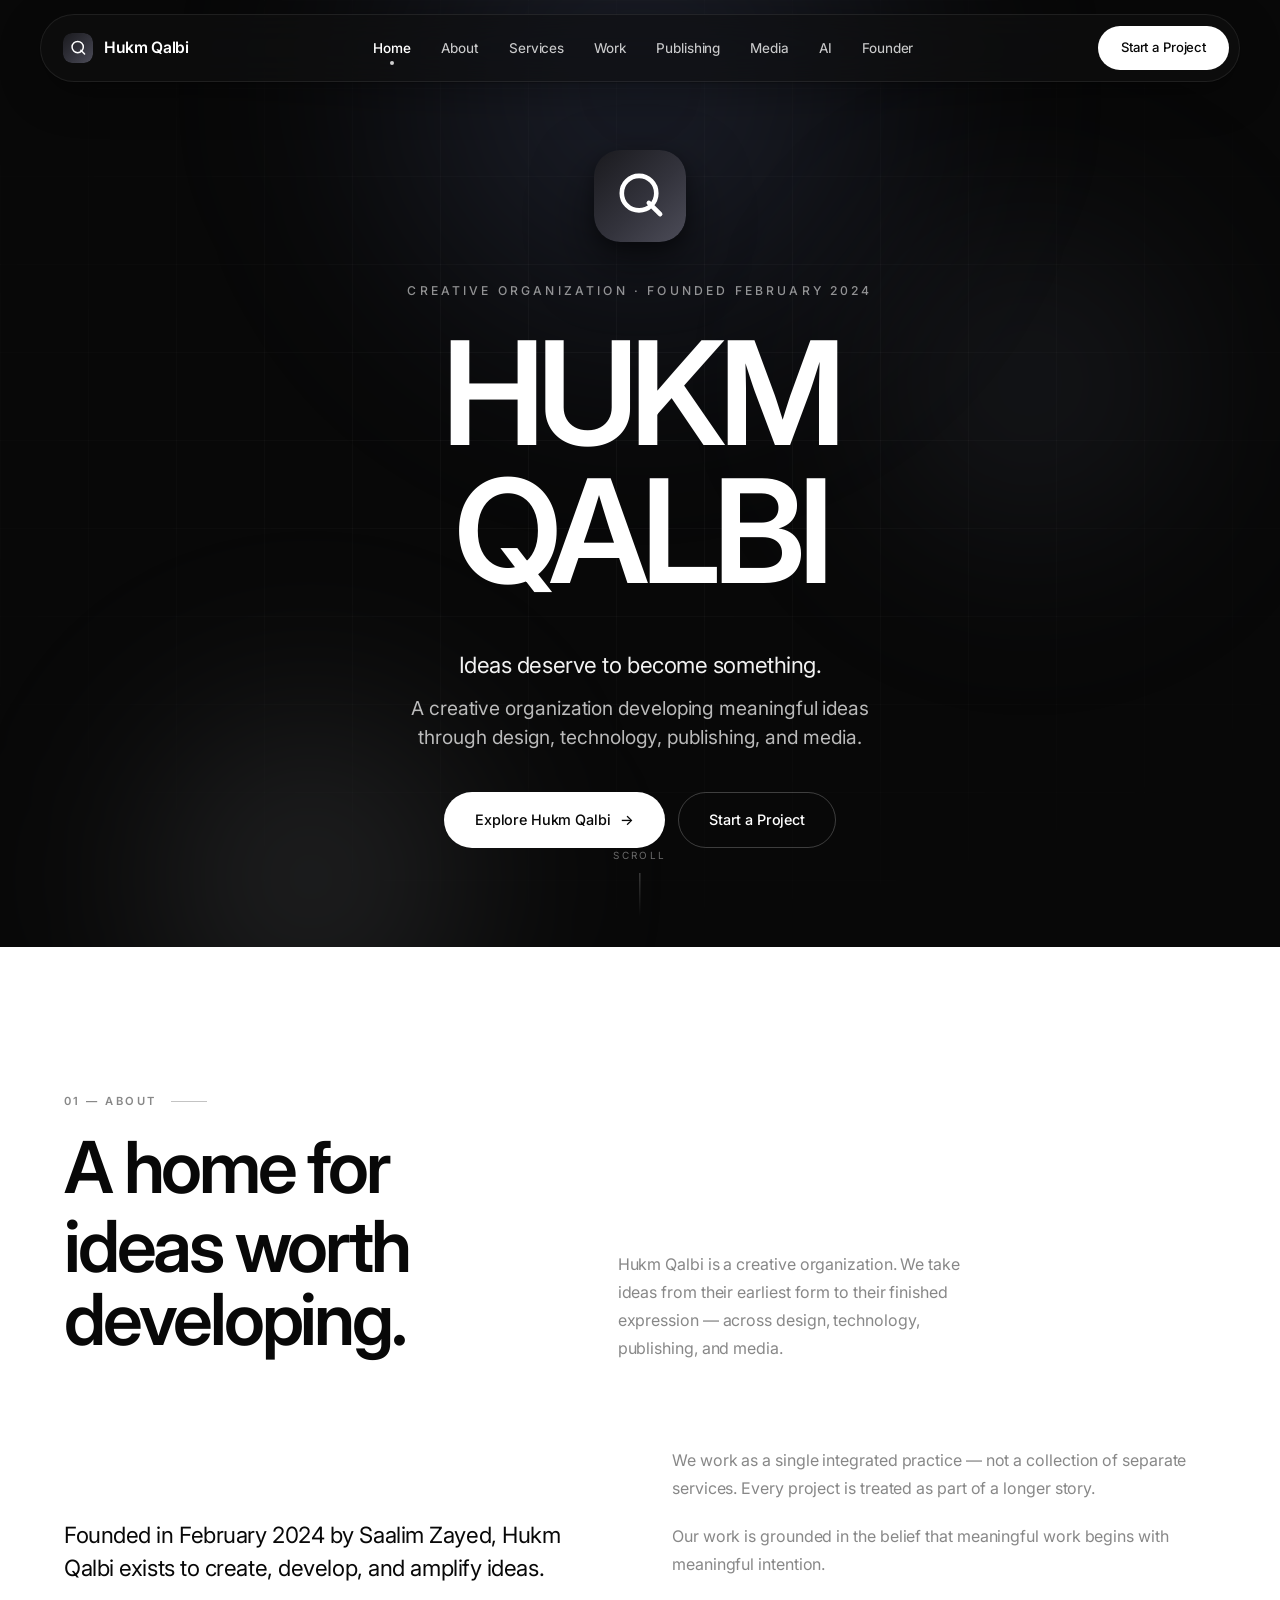
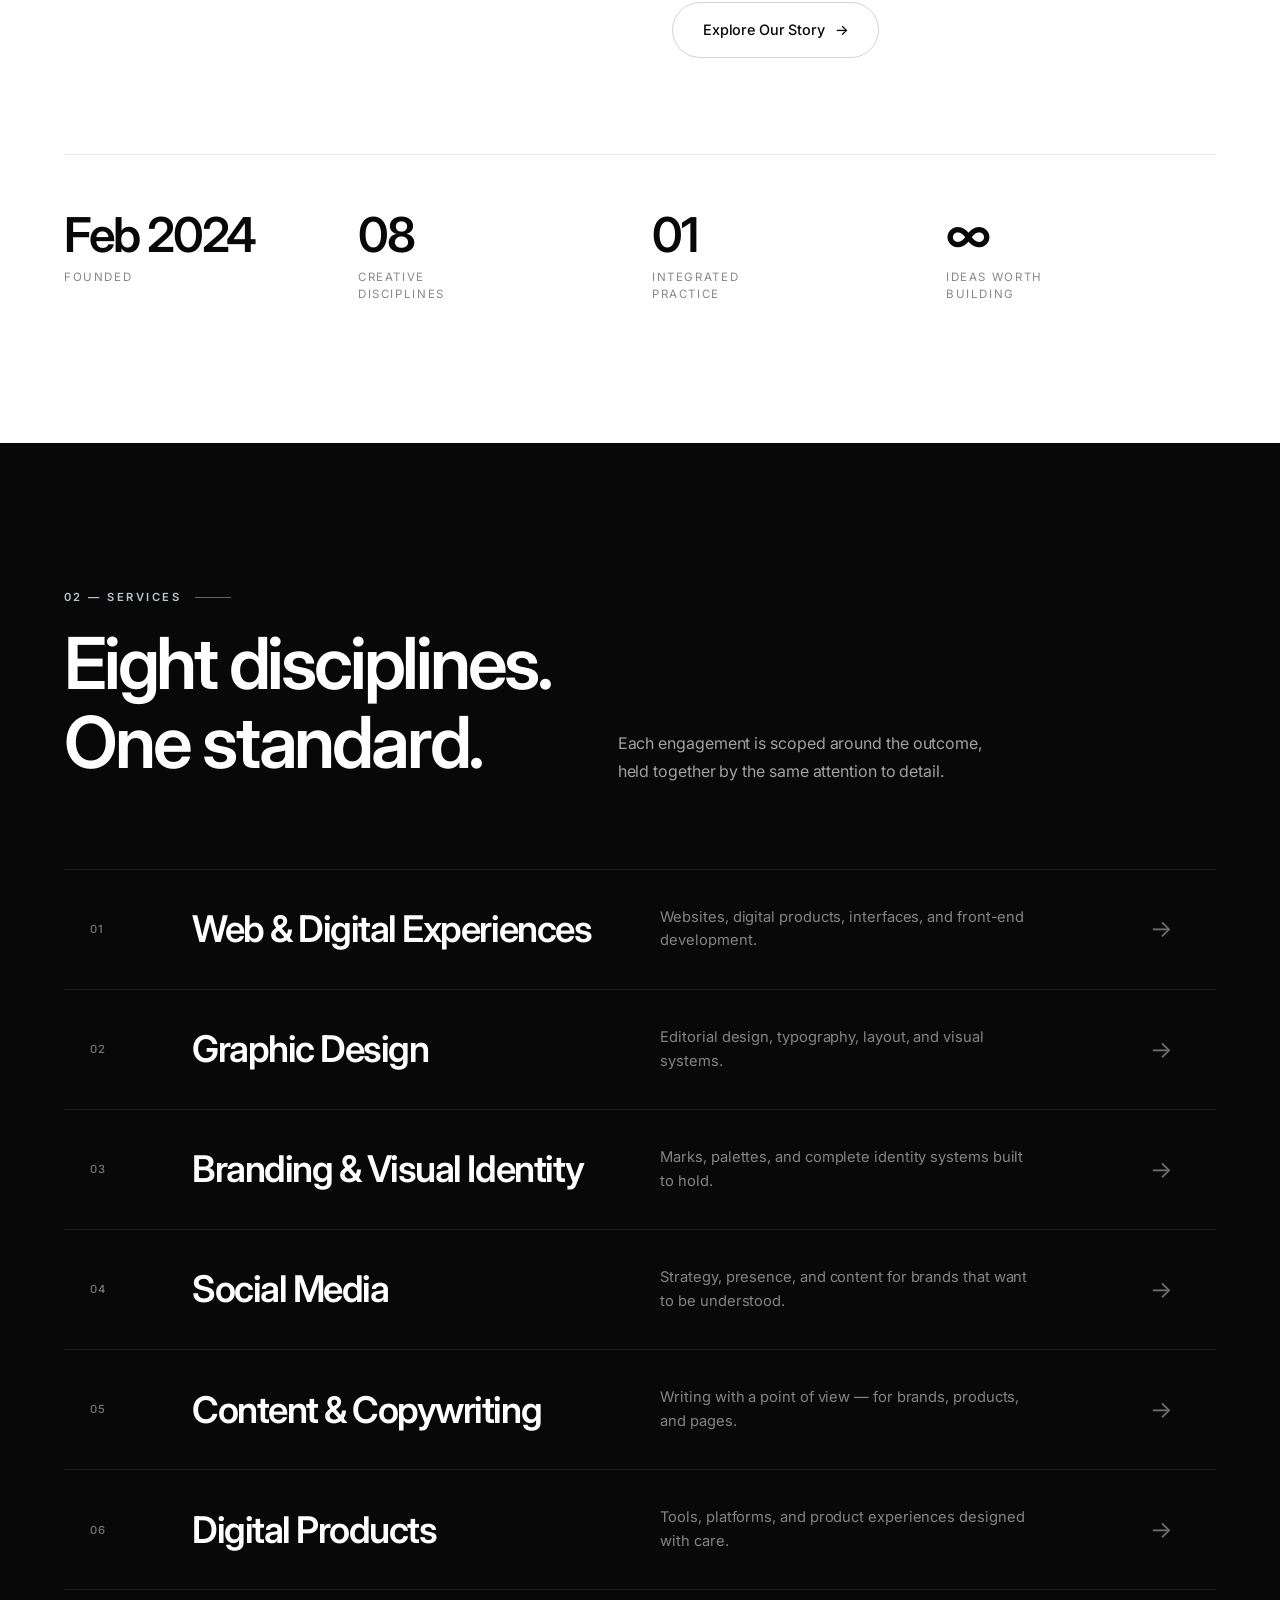
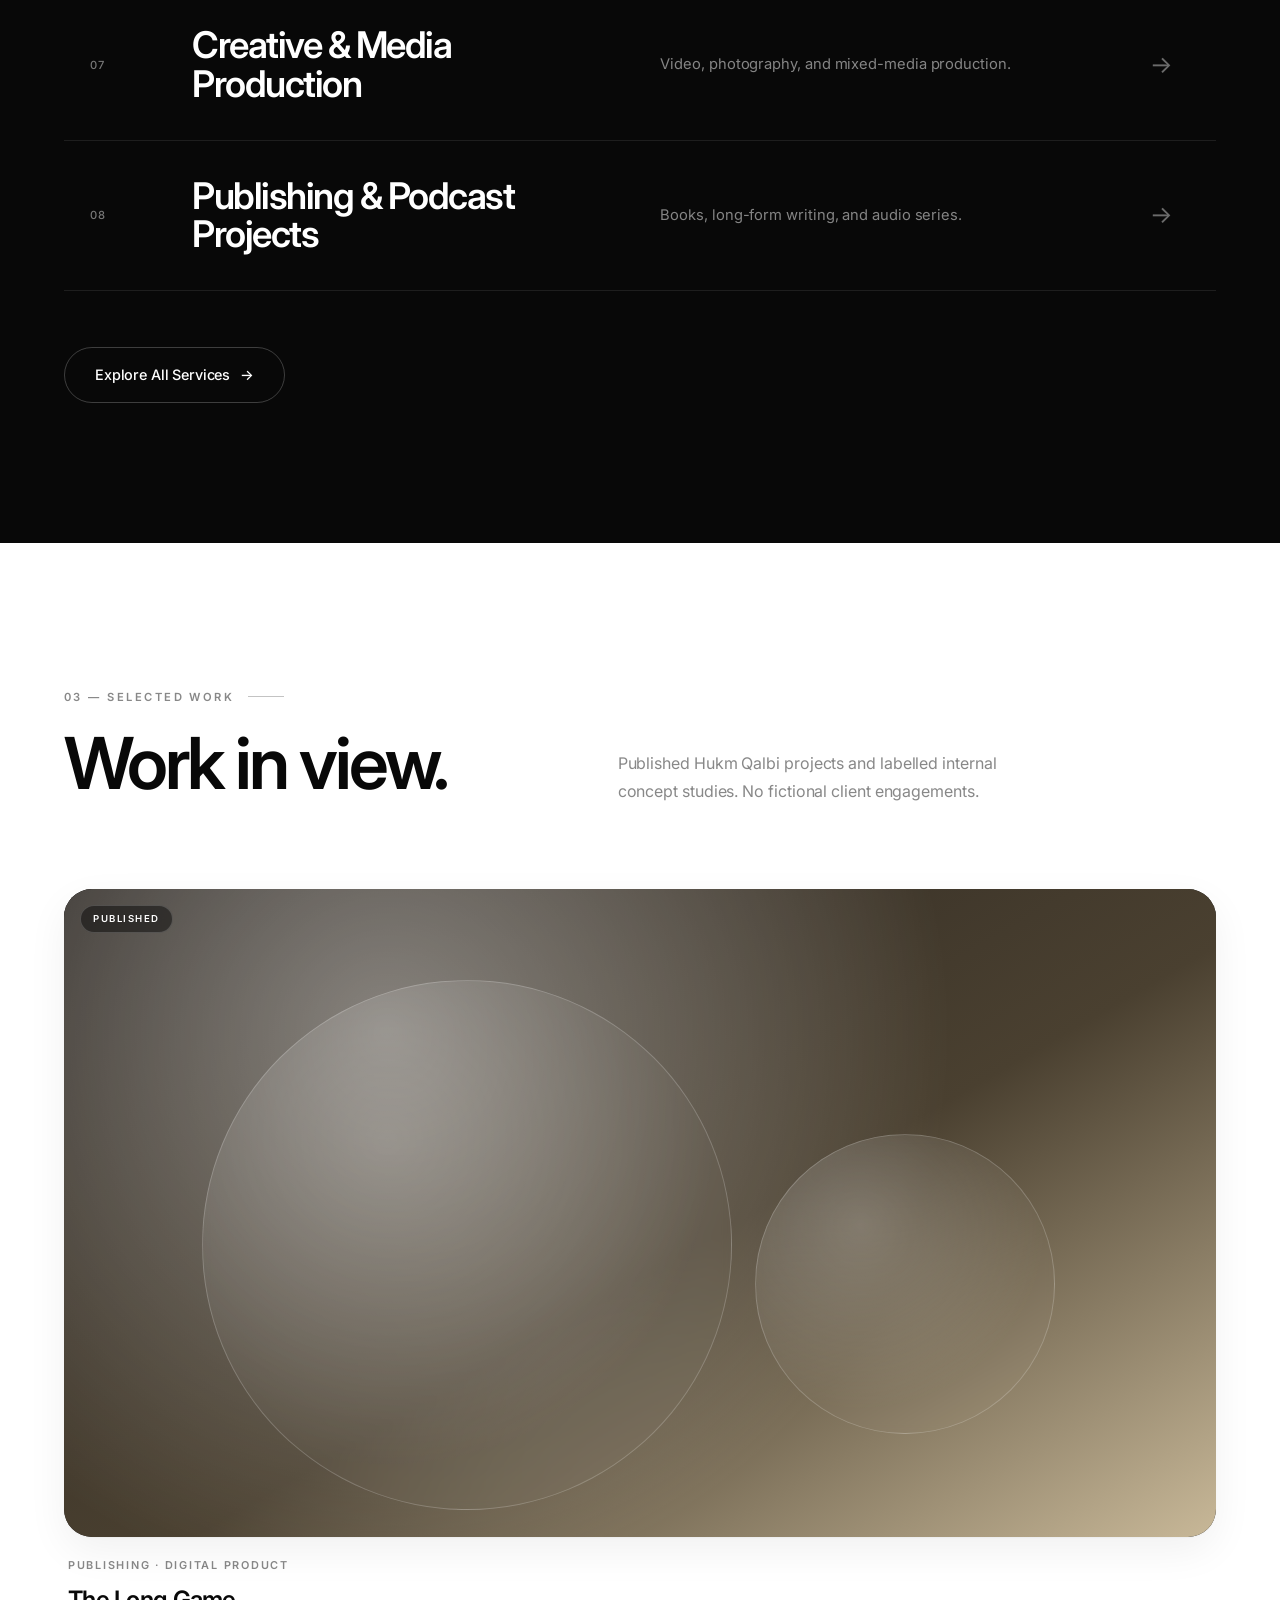
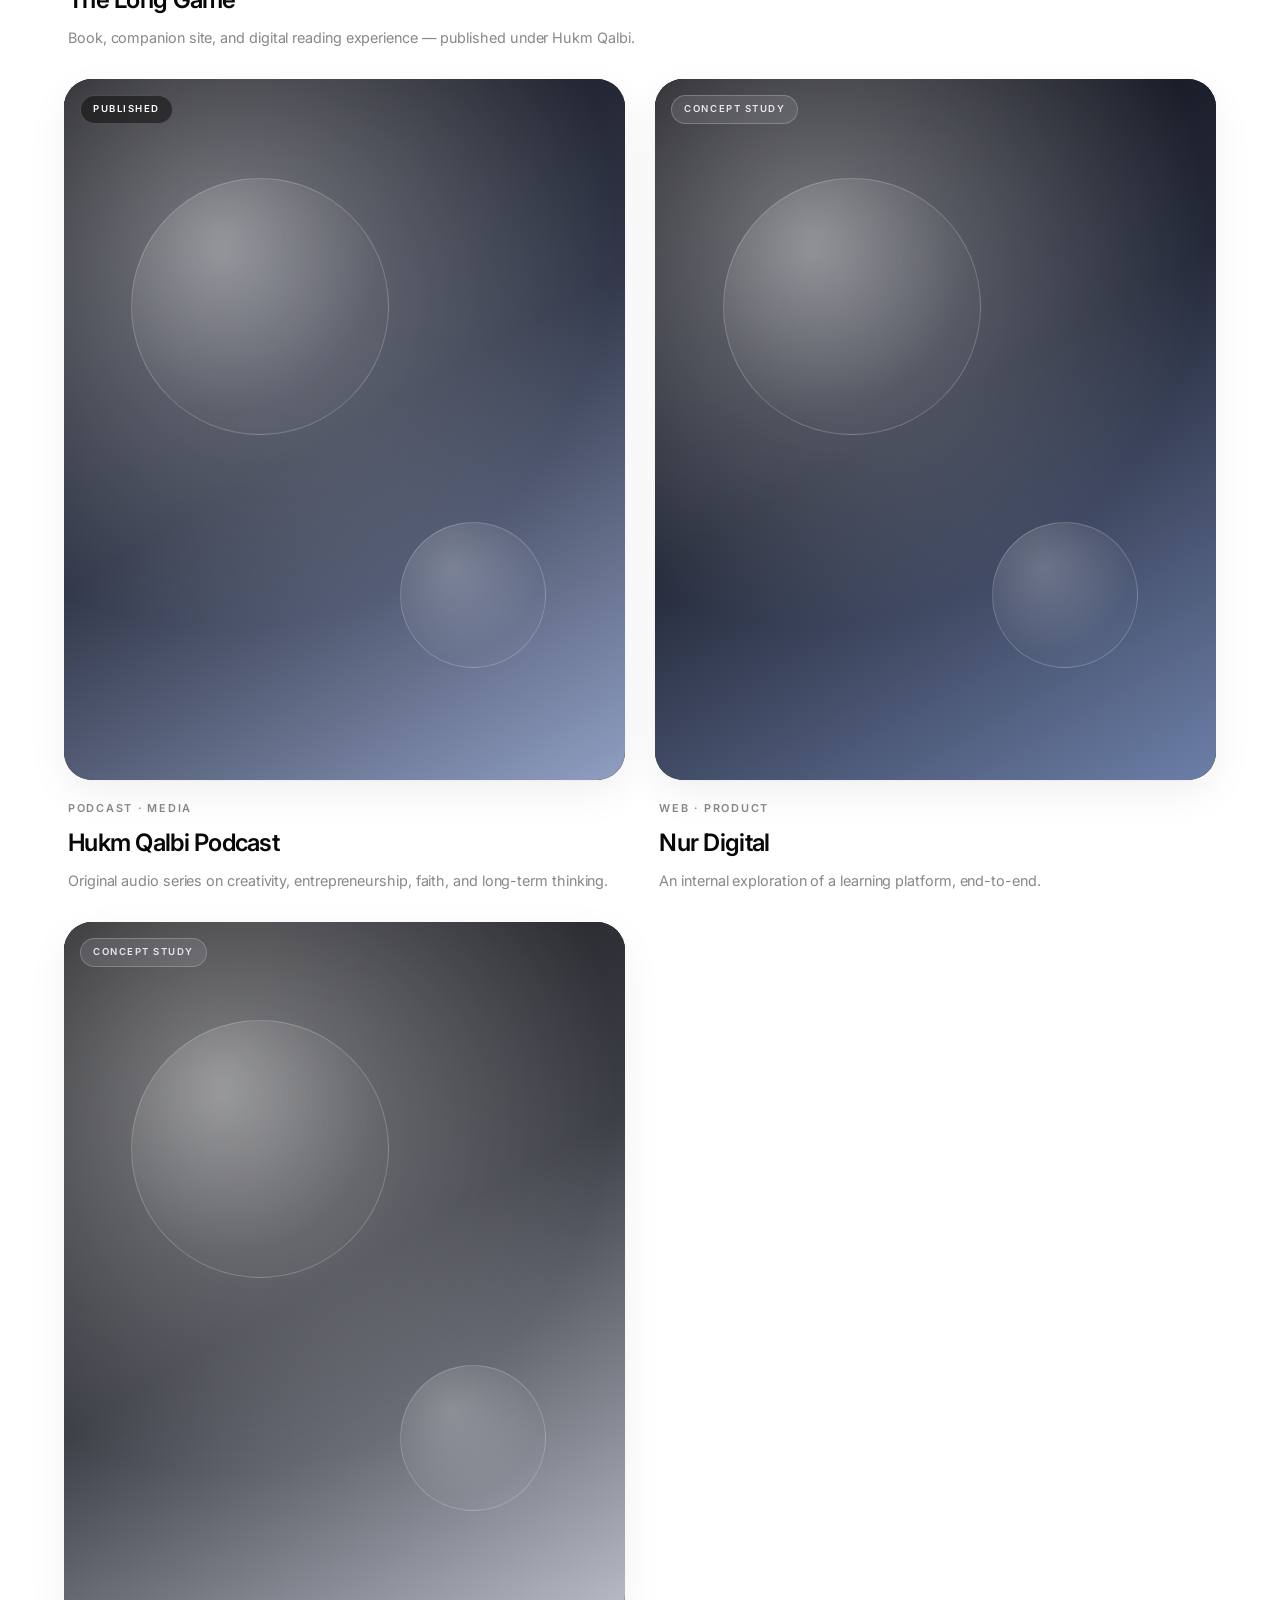
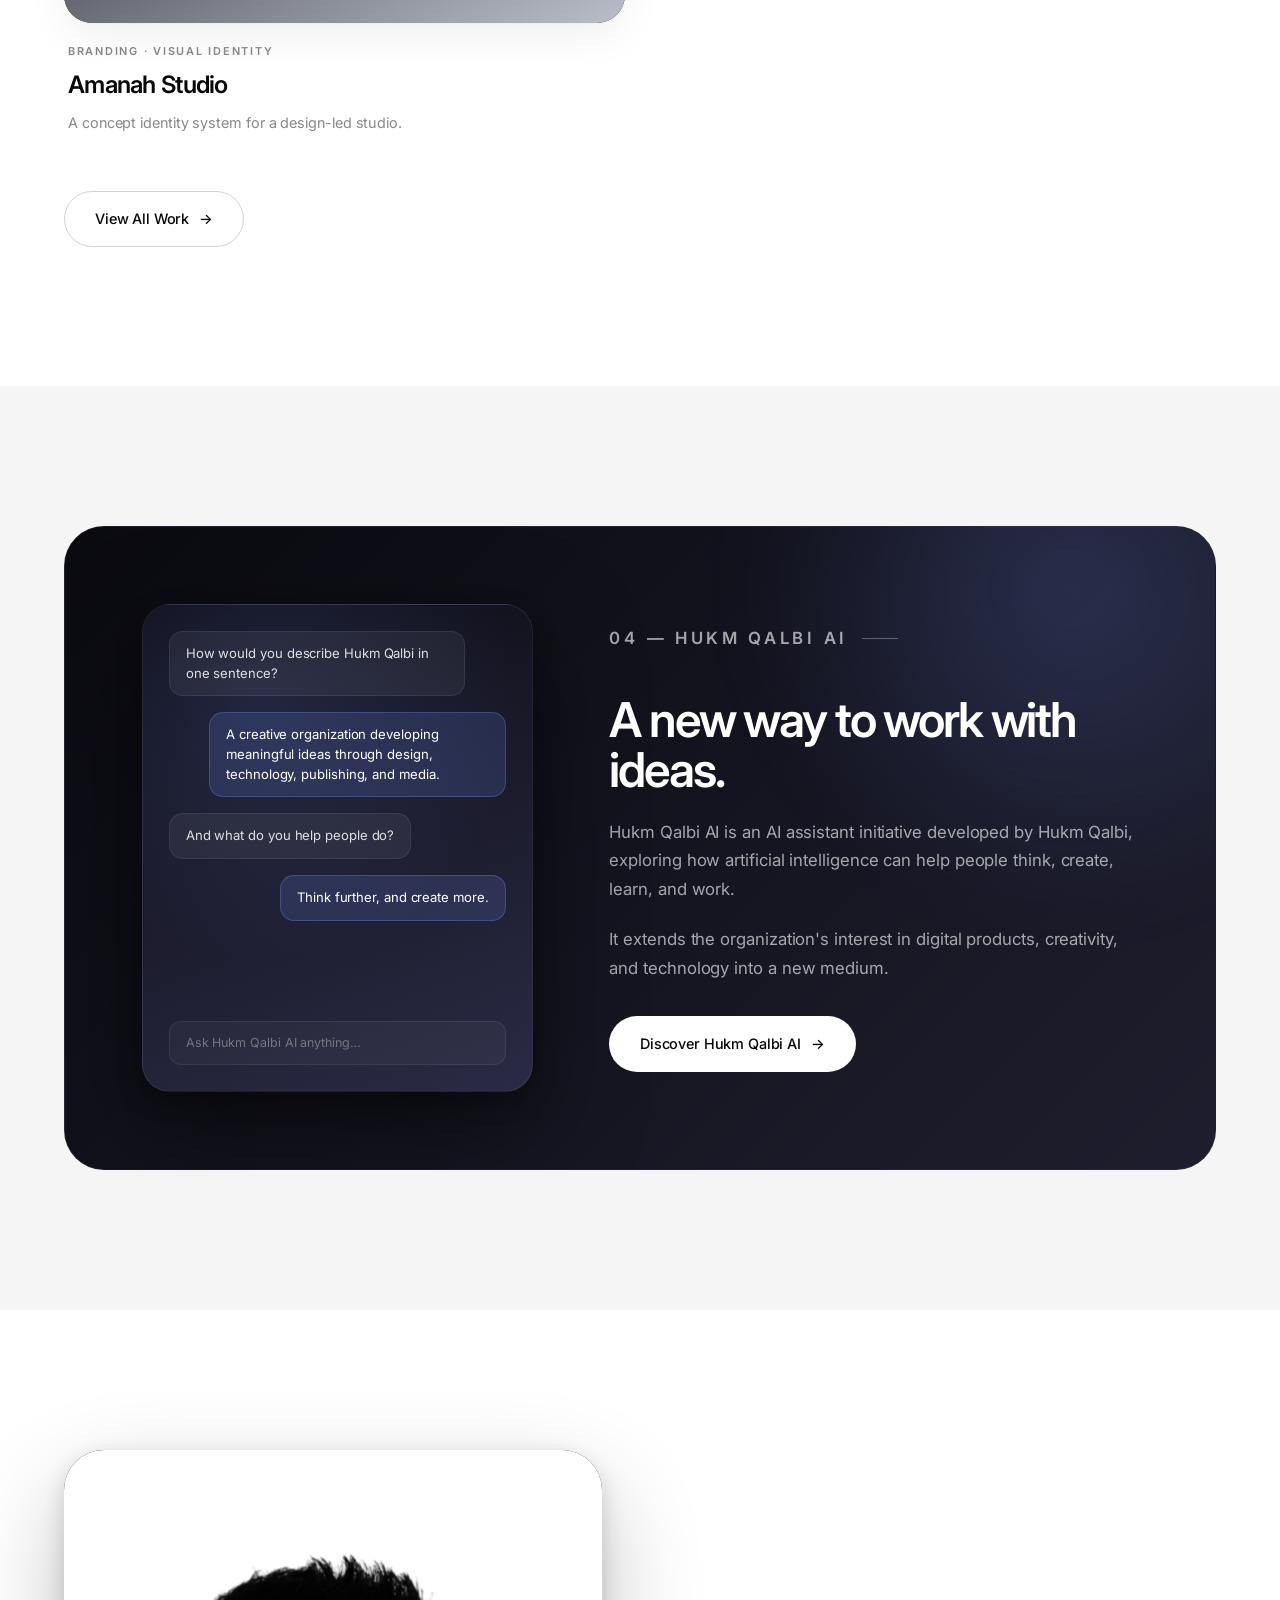
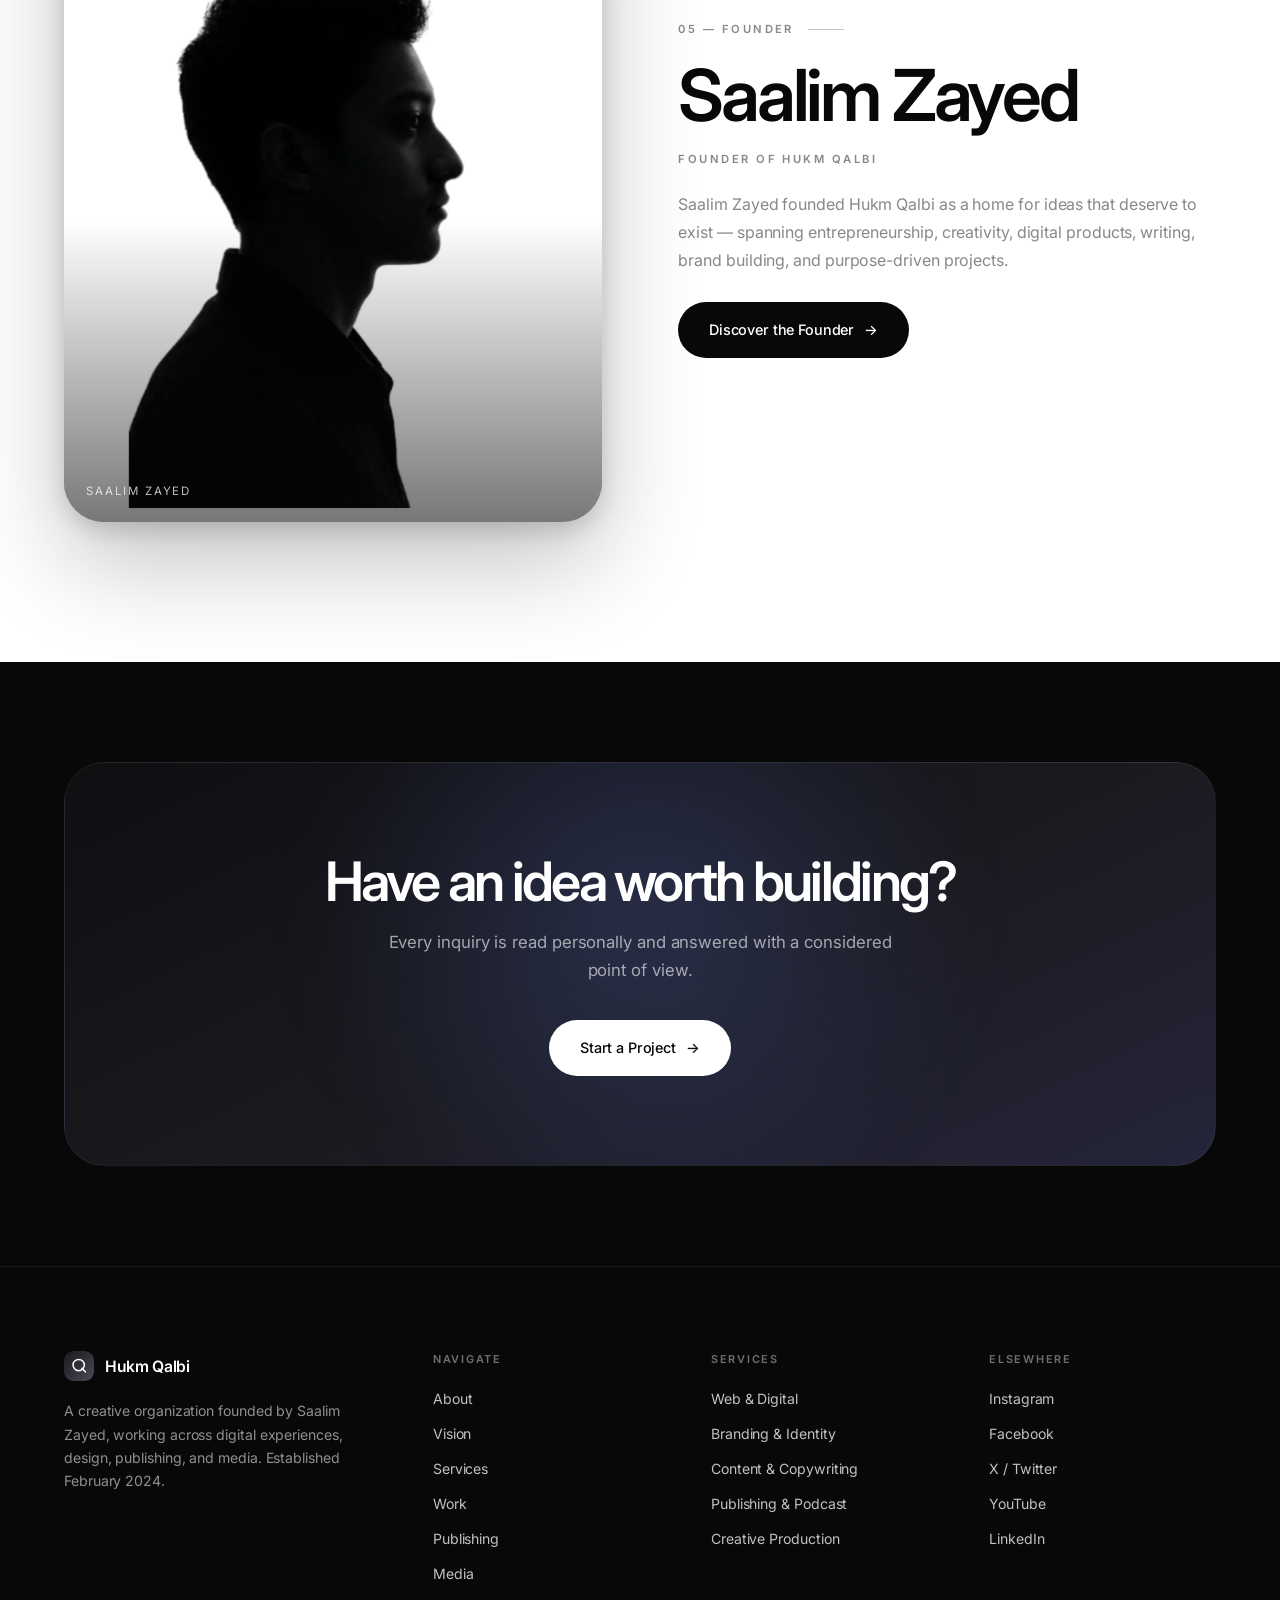
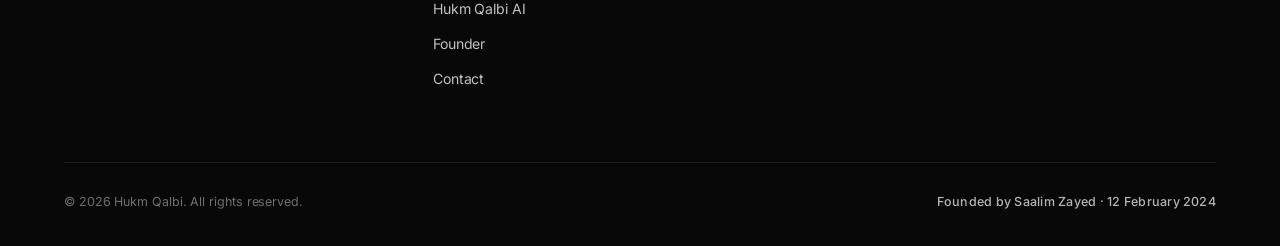
==== commit 7cc14bd7: "Update index.html" ====
--- a/index.html
+++ b/index.html
@@ -270,8 +270,8 @@
 <section class="section" data-theme="light">
   <div class="wrap">
     <div class="split split--gap-lg">
-      <figure class="portrait reveal" role="img" aria-label="Portrait area for Saalim Zayed">
-        <div class="portrait-mark" aria-hidden="true"><svg><use href="#hq-mark-light"/></svg></div>
+      <figure class="portrait portrait--photo reveal">
+        <img src="szhq.webp" alt="Saalim Zayed, Founder of Hukm Qalbi" loading="lazy" decoding="async">
         <figcaption class="portrait-caption">Saalim Zayed</figcaption>
       </figure>
       <div>
--- a/assets/styles.css
+++ b/assets/styles.css
@@ -797,3 +797,15 @@
   .mask-i{transform:none}
   .hero-mark,.scroll-cue{opacity:1;transform:none}
 }
+/* Founder photo — fills the portrait frame */
+.portrait img{
+  position:absolute;
+  inset:0;
+  width:100%;
+  height:100%;
+  object-fit:cover;
+  object-position:center 25%;
+}
+.portrait--photo::after{
+  background:linear-gradient(180deg, transparent 55%, rgba(8,8,8,.55) 100%);
+}
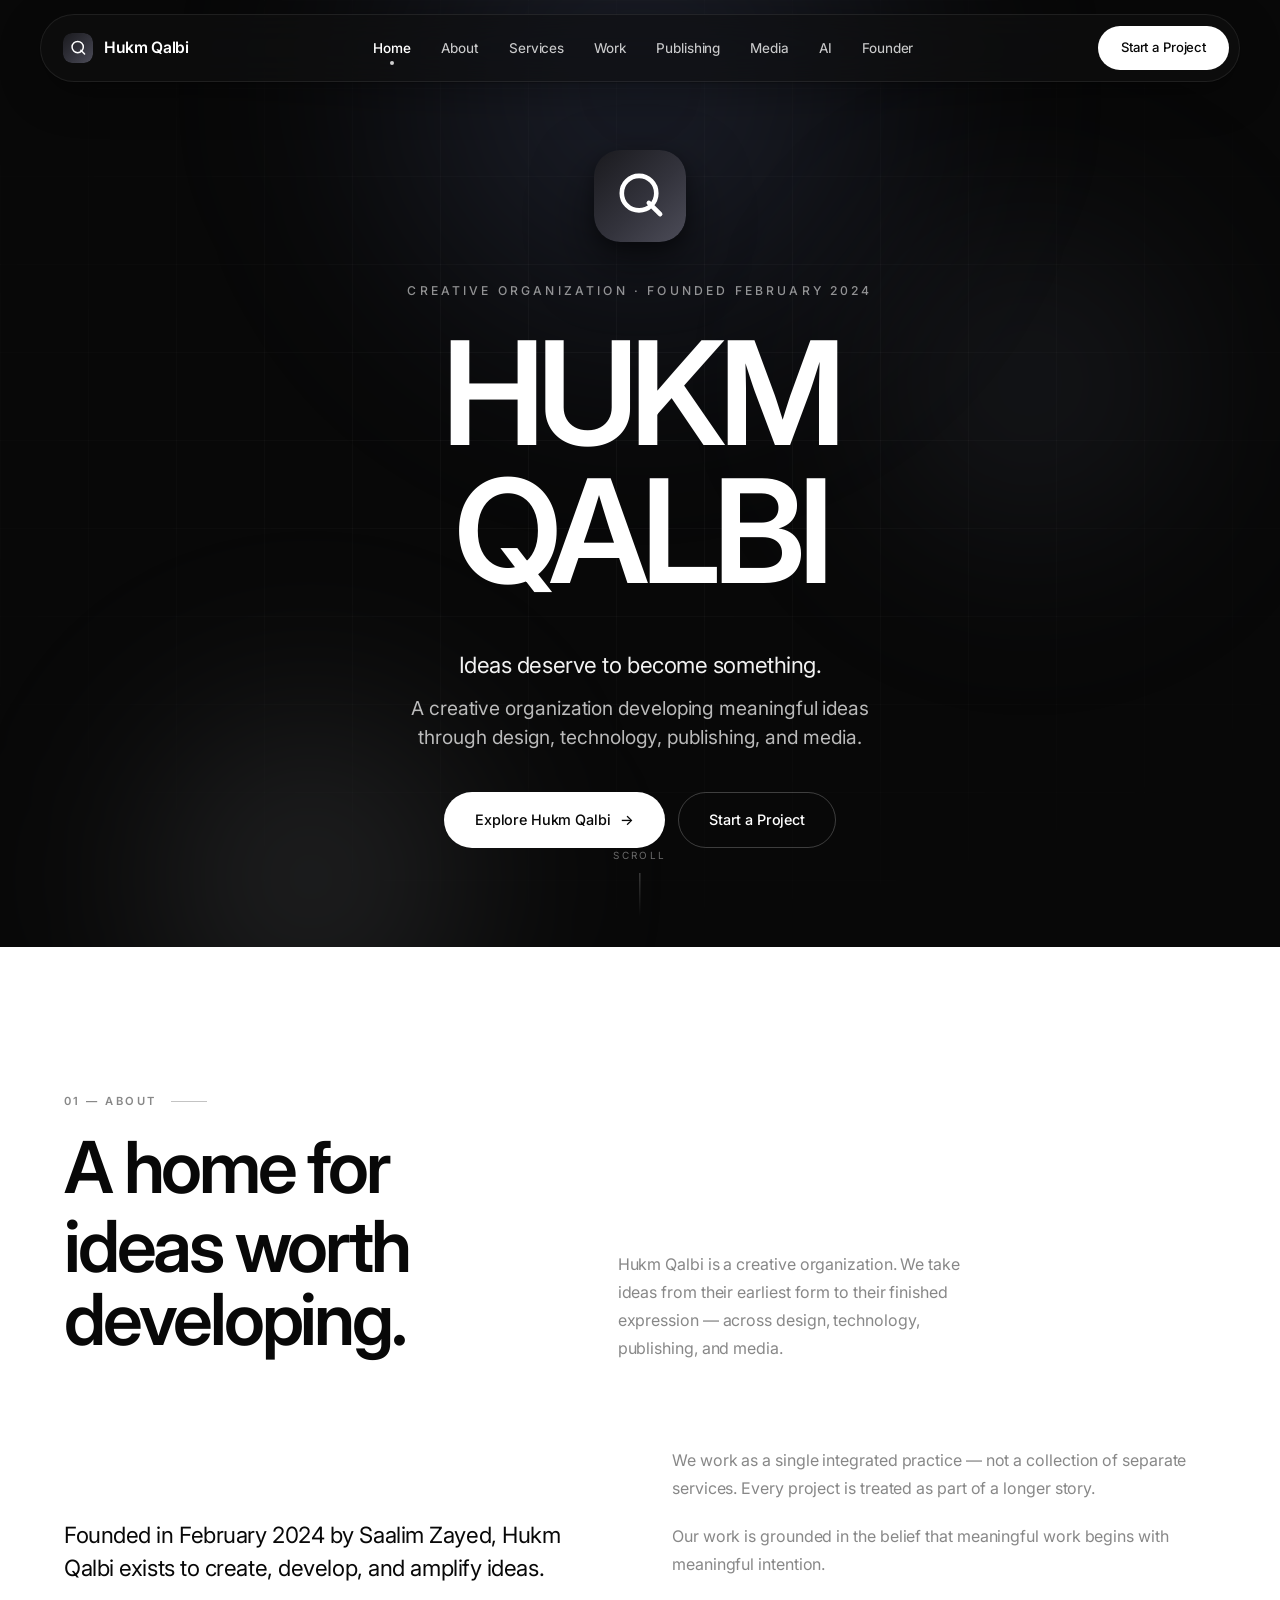
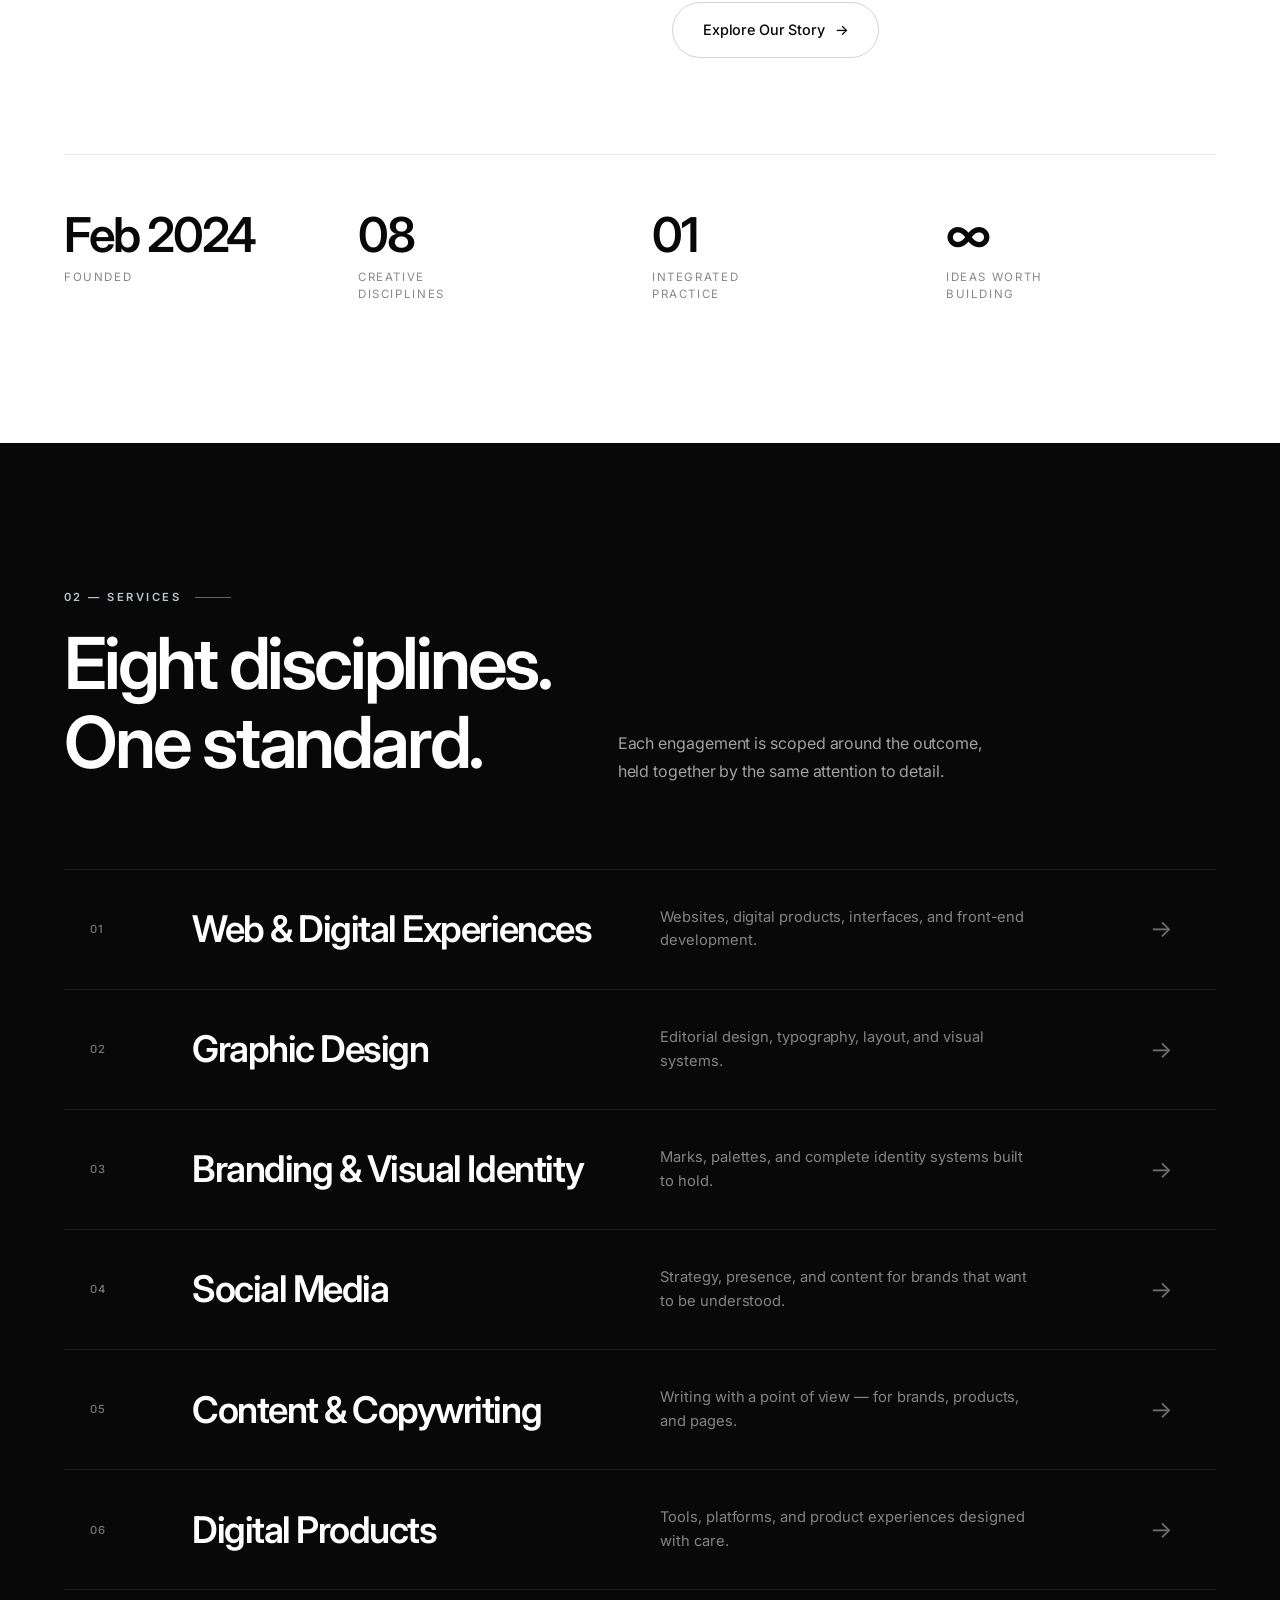
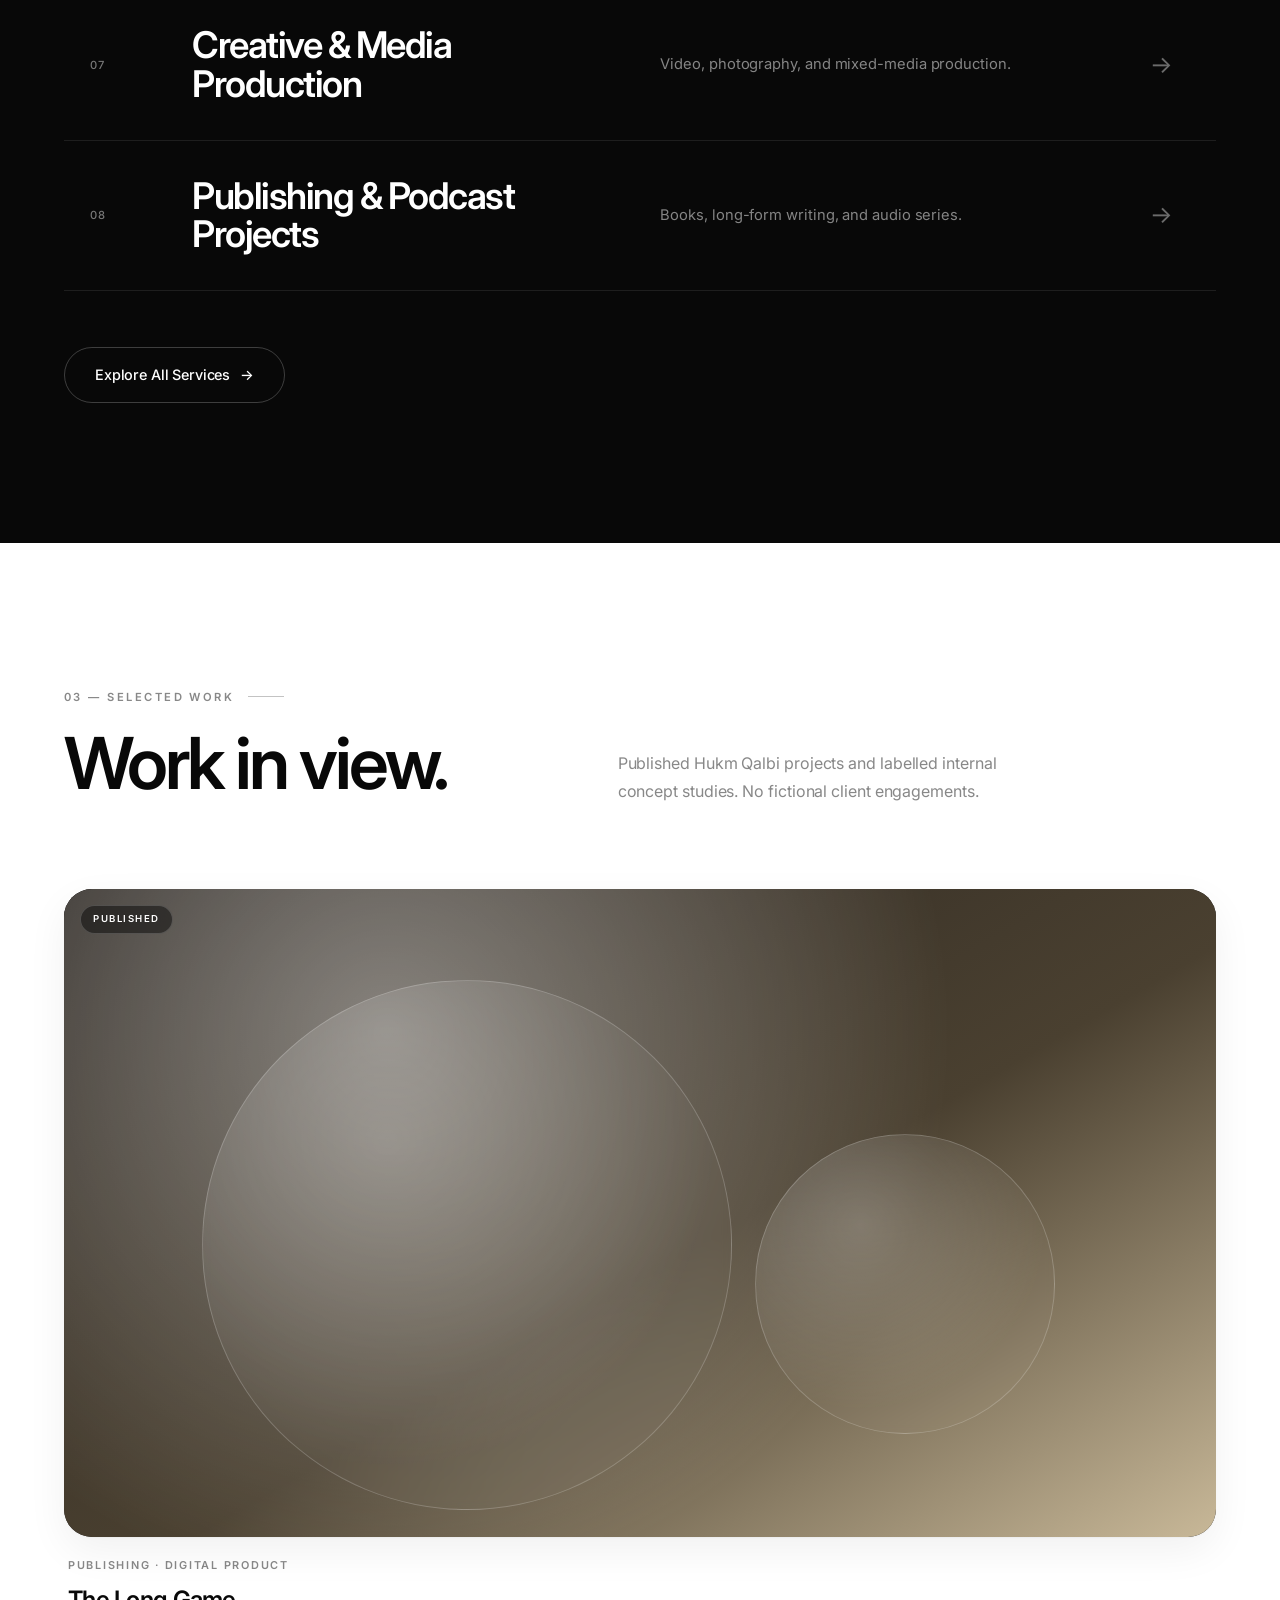
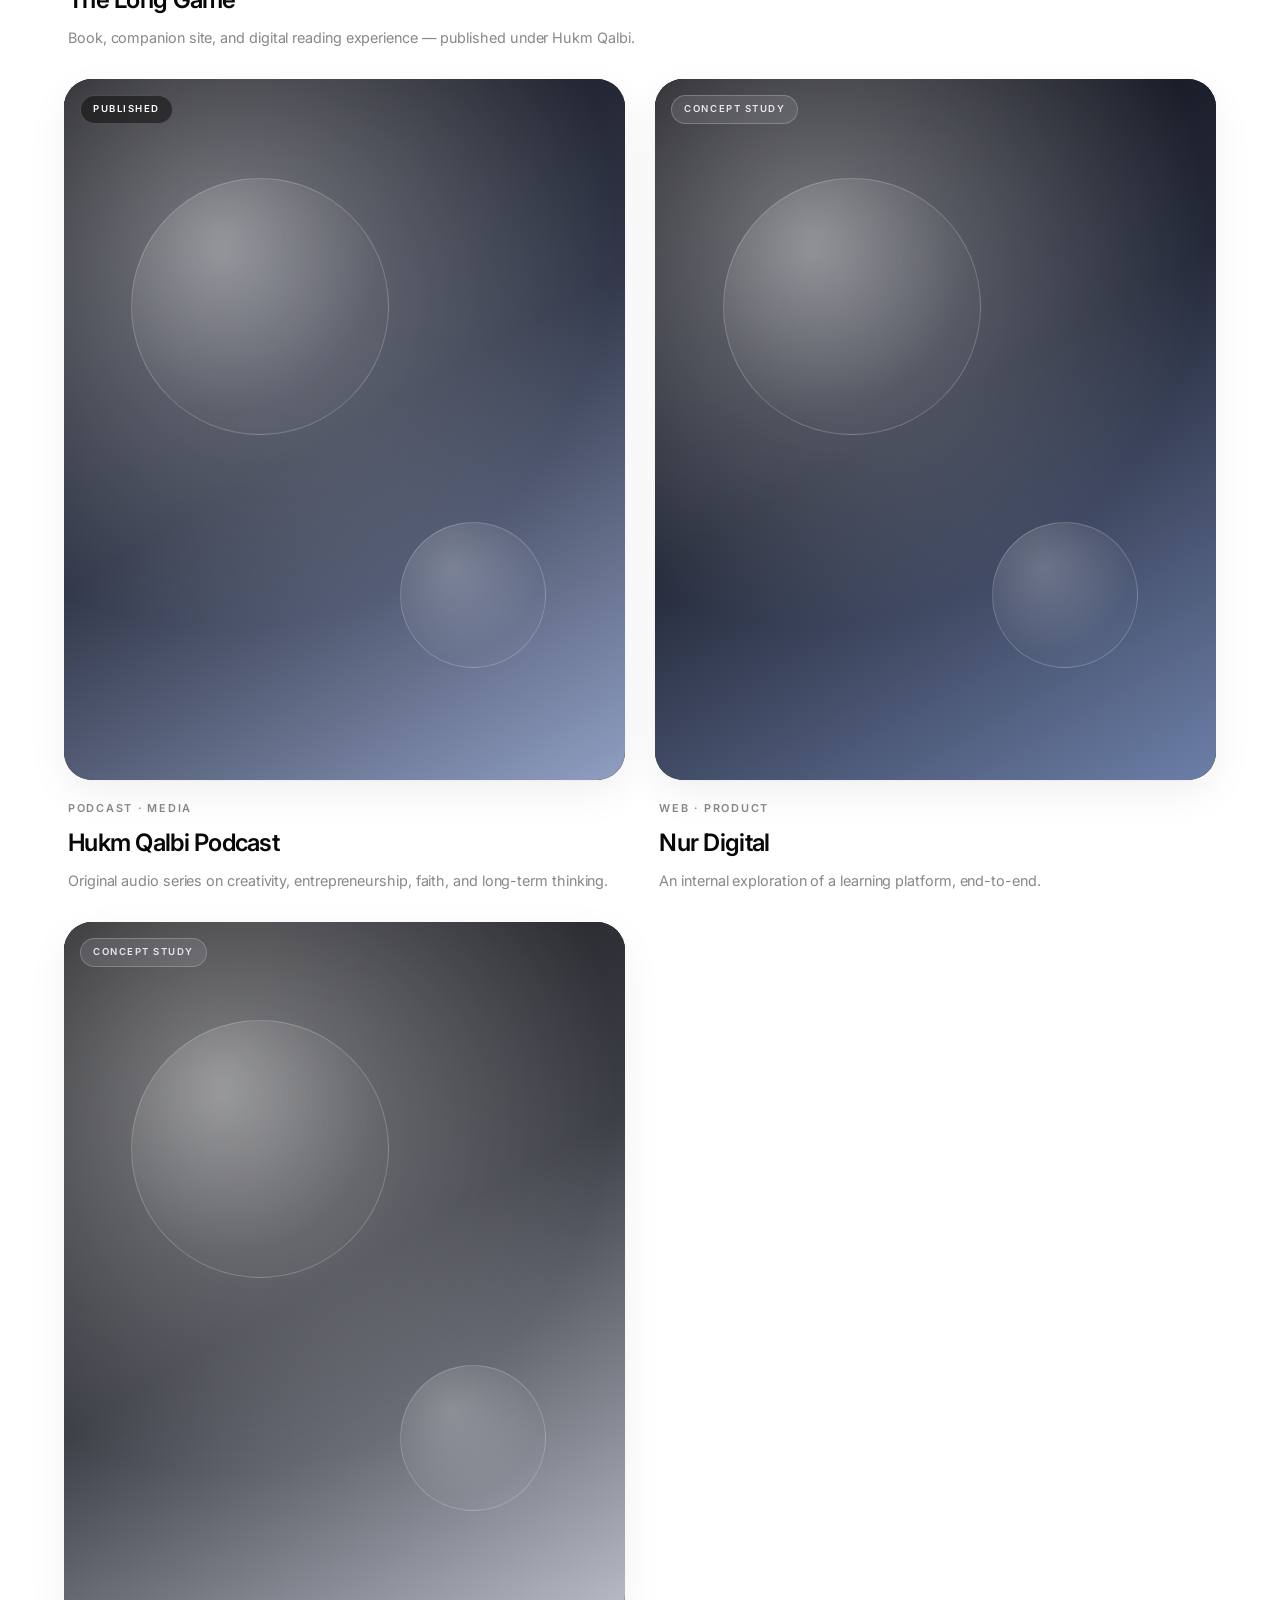
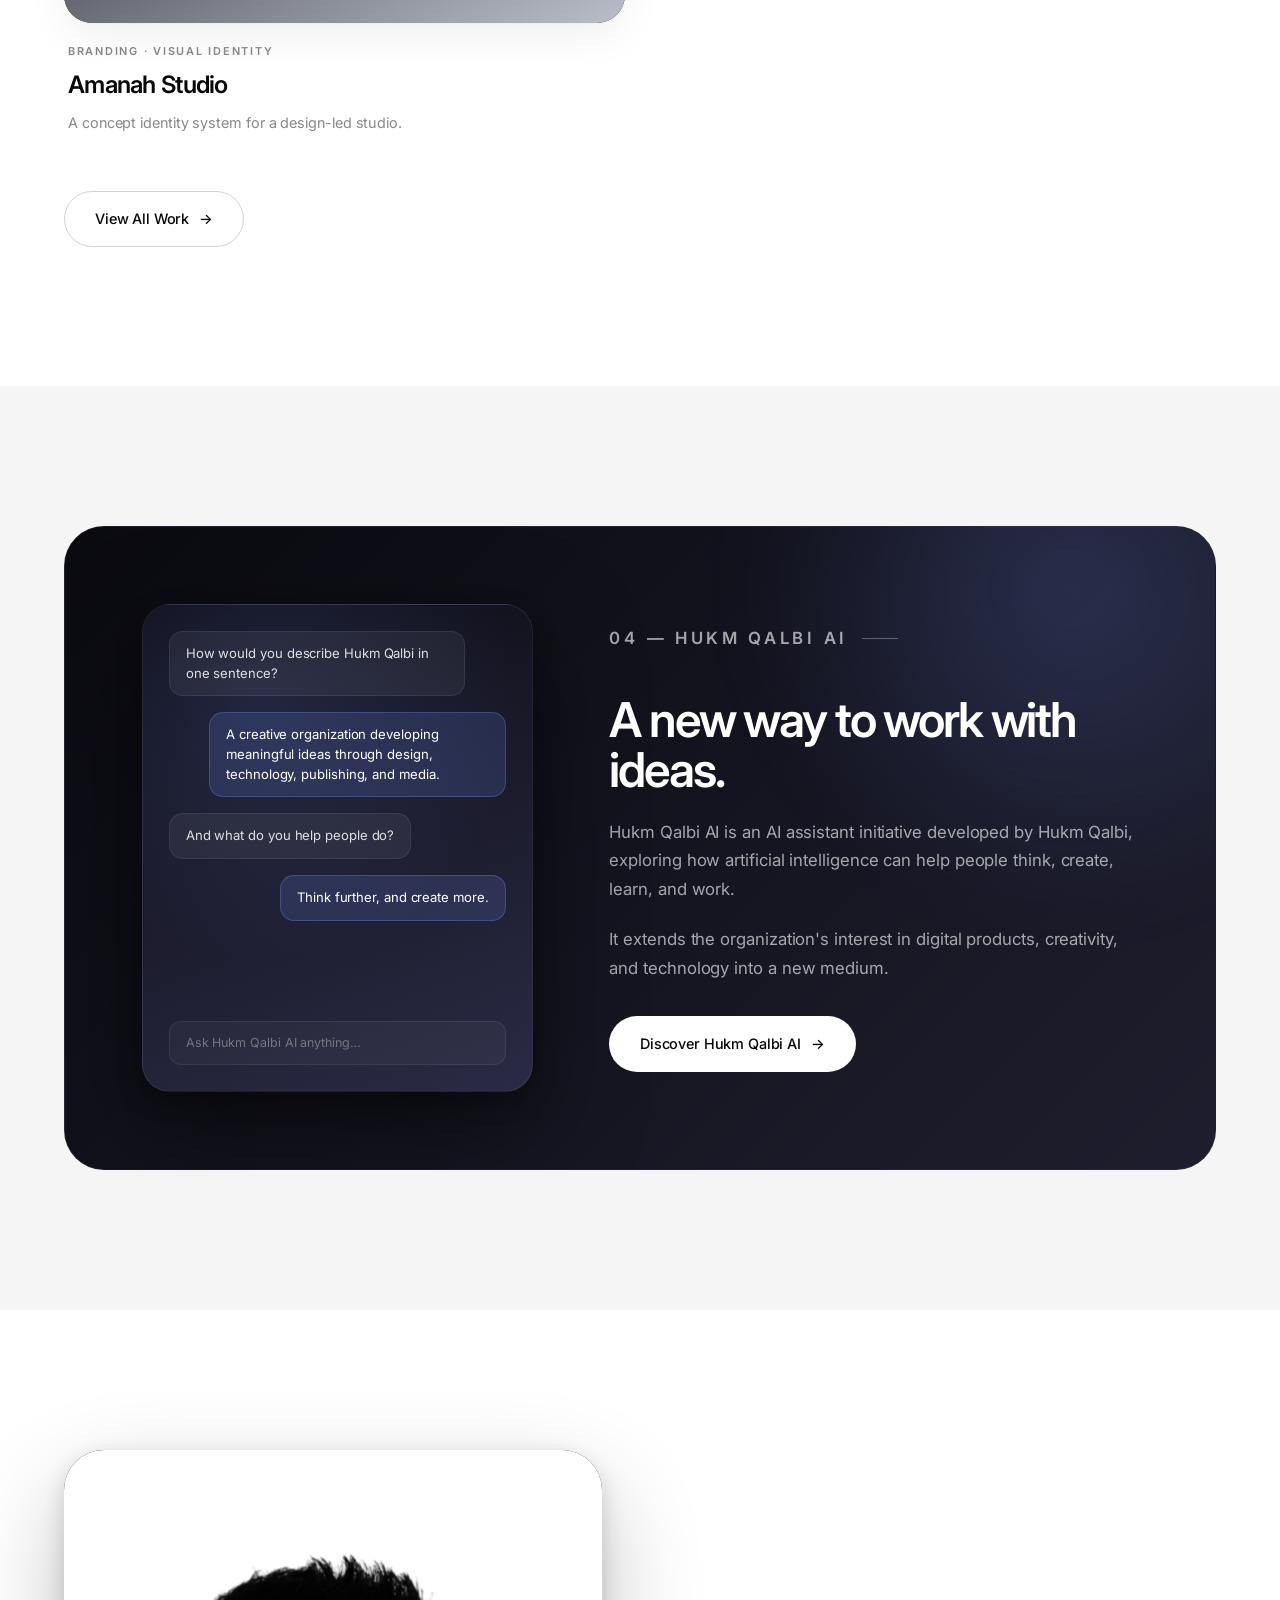
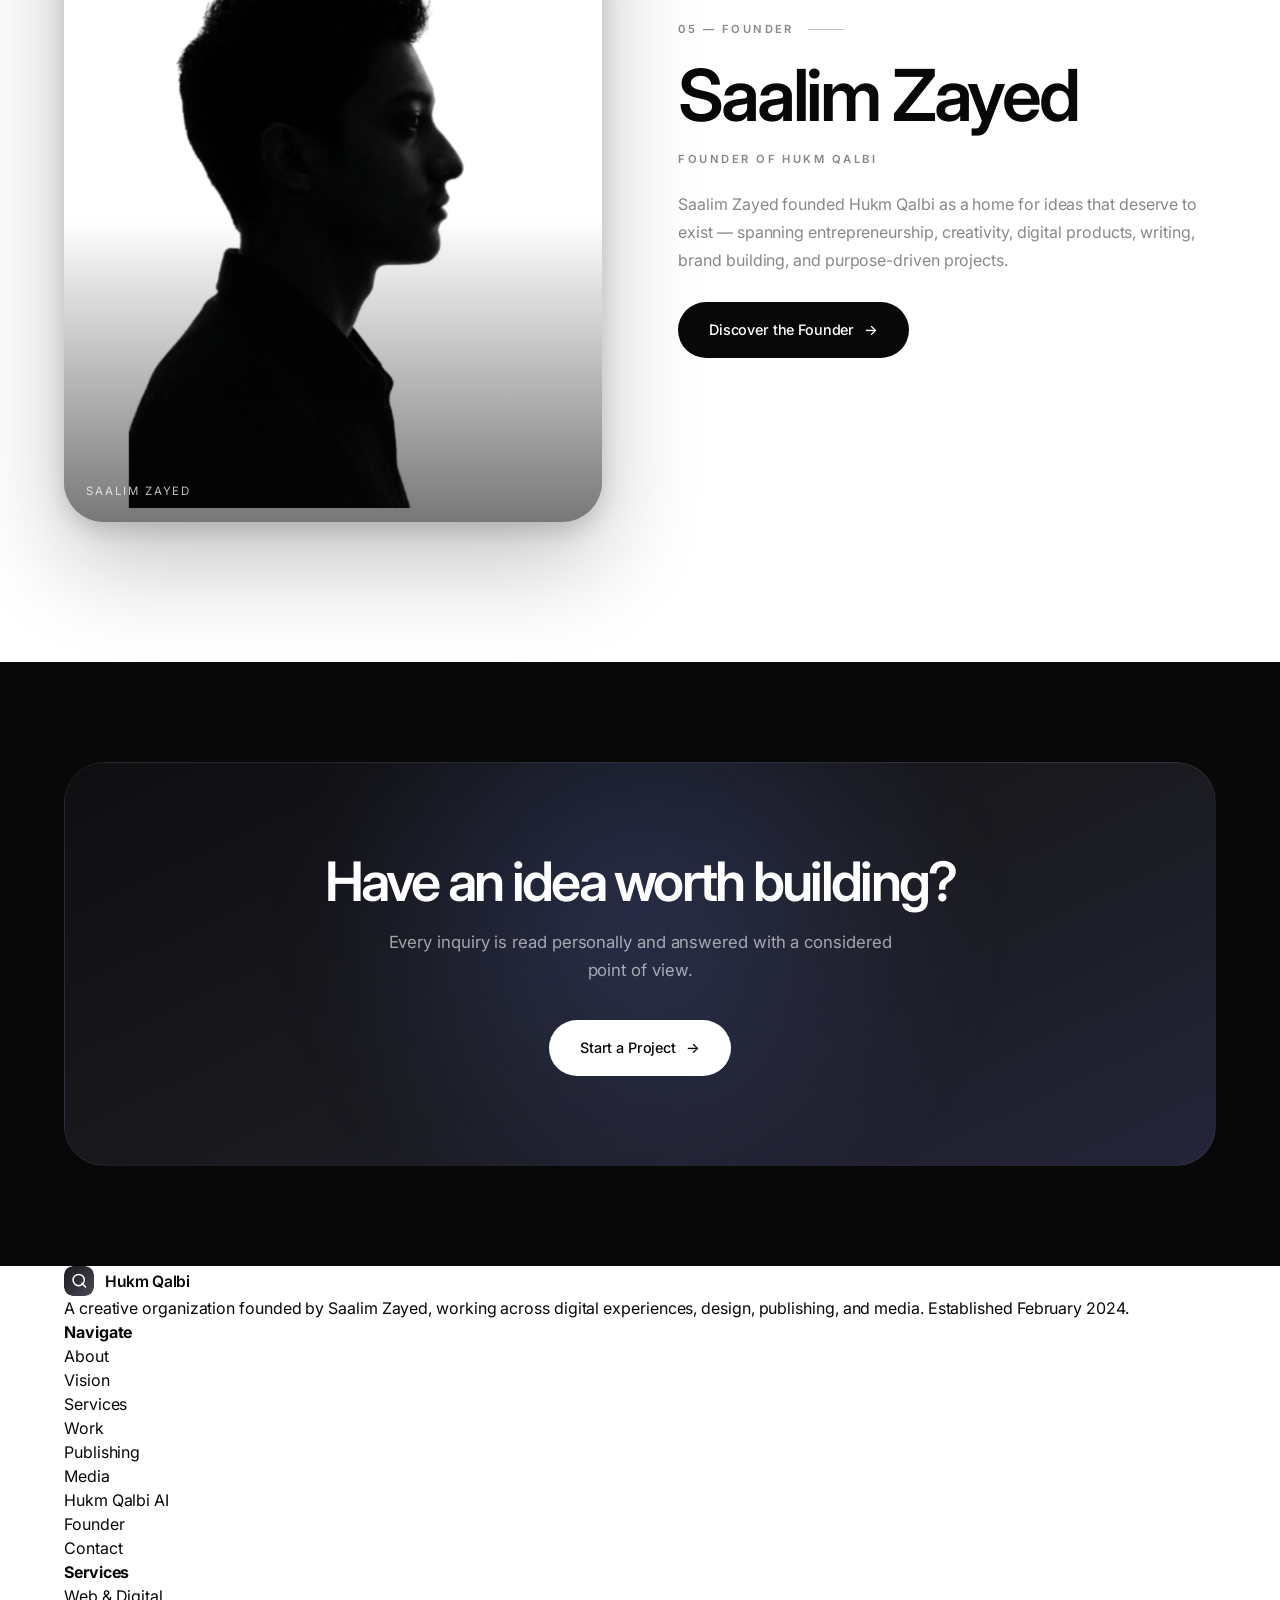
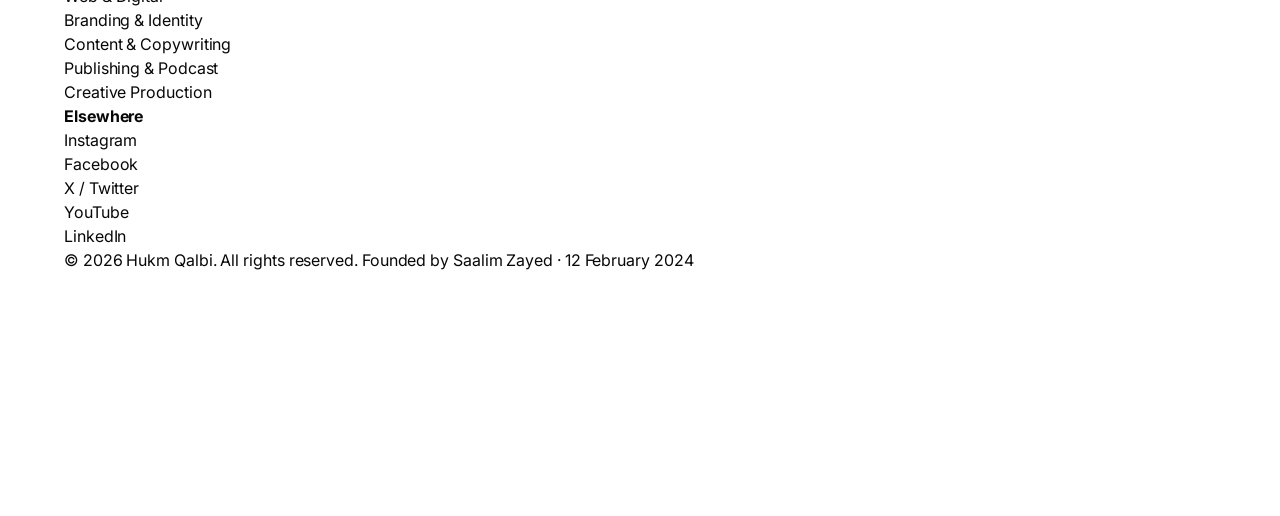
==== commit 4b0b630b: "Update index.html" ====
--- a/index.html
+++ b/index.html
@@ -346,6 +346,9 @@
       <span class="footer-tag">Founded by Saalim Zayed · 12 February 2024</span>
     </div>
   </div>
+    <div class="footer-wordmark" aria-hidden="true">
+    <span>HUKM QALBI</span>
+  </div>
 </footer>
 
 <script src="assets/main.js" defer></script>
--- a/assets/styles.css
+++ b/assets/styles.css
@@ -657,26 +657,58 @@
 .cta-band-inner .btn{position:relative;background:#fff;color:#080808}
 .cta-band-inner .btn:hover{background:#e5e5e5}
 
-/* Footer */
-.footer{border-top:1px solid rgba(255,255,255,.08);
-  padding-block:clamp(52px,7vw,84px) 34px;background:var(--black);color:#fff}
-.footer-top{display:grid;grid-template-columns:minmax(0,1.4fr) repeat(3,minmax(0,1fr));
-  gap:clamp(28px,4vw,56px);margin-bottom:clamp(48px,6vw,72px)}
-.footer-brand .brand{margin-bottom:18px;color:#fff}
-.footer-brand p{font-size:.88rem;color:rgba(255,255,255,.55);
-  line-height:1.65;max-width:34ch}
-.footer-col h4{font-size:.68rem;letter-spacing:.16em;text-transform:uppercase;
-  color:rgba(255,255,255,.42);font-weight:600;margin-bottom:18px}
-.footer-col li+li{margin-top:11px}
-.footer-col a{font-size:.88rem;color:rgba(255,255,255,.75);
-  transition:color .3s var(--ease-soft);display:inline-block}
-.footer-col a:hover{color:#fff}
-.footer-bottom{display:flex;align-items:center;justify-content:space-between;
-  gap:20px;flex-wrap:wrap;padding-top:30px;
-  border-top:1px solid rgba(255,255,255,.08);
-  font-size:.78rem;color:rgba(255,255,255,.42)}
-.footer-tag{font-weight:500;letter-spacing:.02em;color:rgba(255,255,255,.7)}
-
+/* ============================================================
+   OVERSIZED WORDMARK FOOTER
+   ============================================================ */
+
+/* Remove the footer's own bottom padding so the wordmark sits flush */
+.footer{padding-bottom:0}
+
+.footer-wordmark{
+  position:relative;
+  margin-top:clamp(56px,8vw,110px);
+  height:clamp(60px, 11vw, 180px);
+  overflow:hidden;
+  display:flex;
+  justify-content:center;
+  align-items:flex-start;
+  pointer-events:none;
+  user-select:none;
+  /* Soft fade so the bottom edge dissolves into the footer */
+  -webkit-mask-image:linear-gradient(180deg,#000 0%,#000 72%,transparent 100%);
+  mask-image:linear-gradient(180deg,#000 0%,#000 72%,transparent 100%);
+}
+.footer-wordmark span{
+  display:block;
+  font-family:var(--font-sans);
+  font-weight:700;
+  font-size:clamp(3.5rem, 18vw, 20rem);
+  letter-spacing:-.06em;
+  line-height:.8;
+  color:#fff;
+  white-space:nowrap;
+  padding-inline:var(--pad);
+  text-align:center;
+  will-change:transform;
+}
+
+/* Mobile: no clipping, no fade — show the wordmark cleanly */
+@media (max-width:767px){
+  .footer-wordmark{
+    height:auto;
+    overflow:visible;
+    margin-top:clamp(32px,6vw,56px);
+    margin-bottom:clamp(20px,4vw,36px);
+    -webkit-mask-image:none;
+    mask-image:none;
+  }
+  .footer-wordmark span{
+    font-size:clamp(2.6rem, 15vw, 5rem);
+    white-space:normal;
+    line-height:.85;
+    letter-spacing:-.055em;
+  }
+}
 /* 404 */
 .error-page{min-height:100svh;display:flex;flex-direction:column;
   align-items:center;justify-content:center;text-align:center;
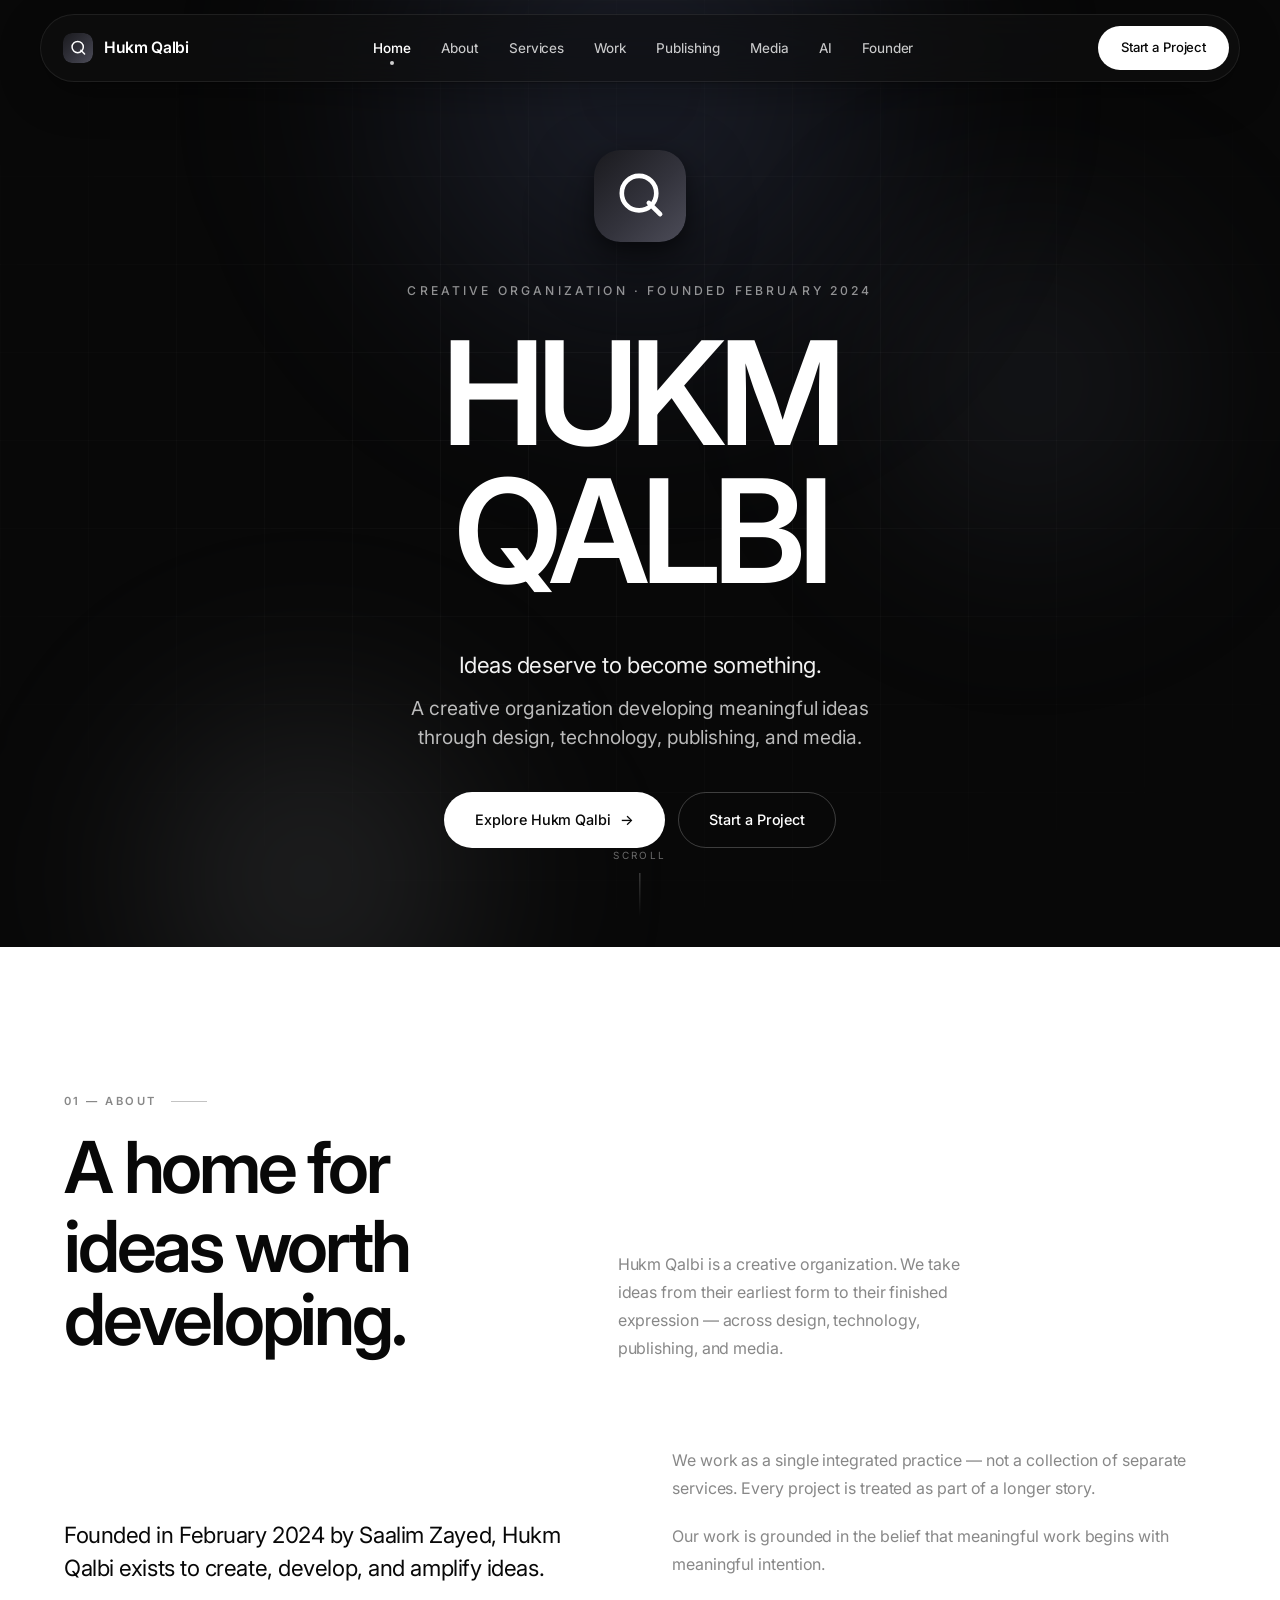
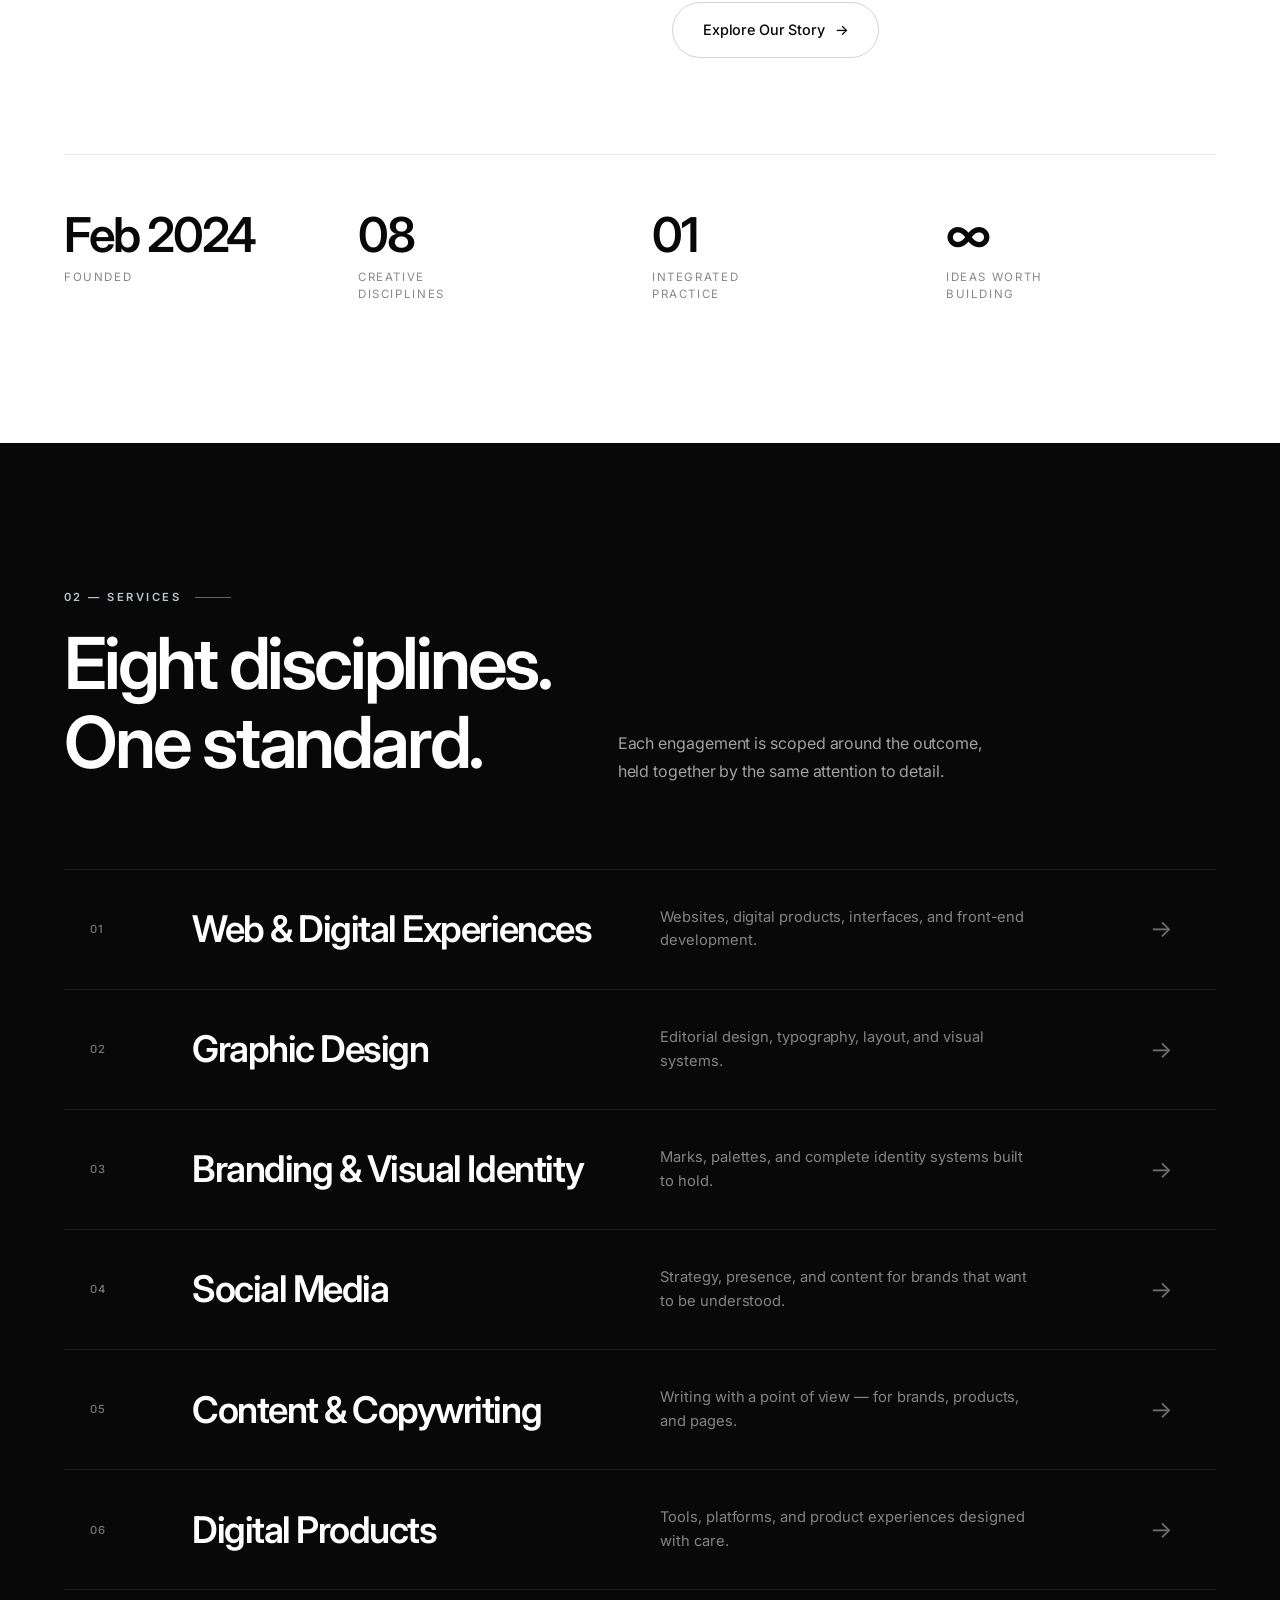
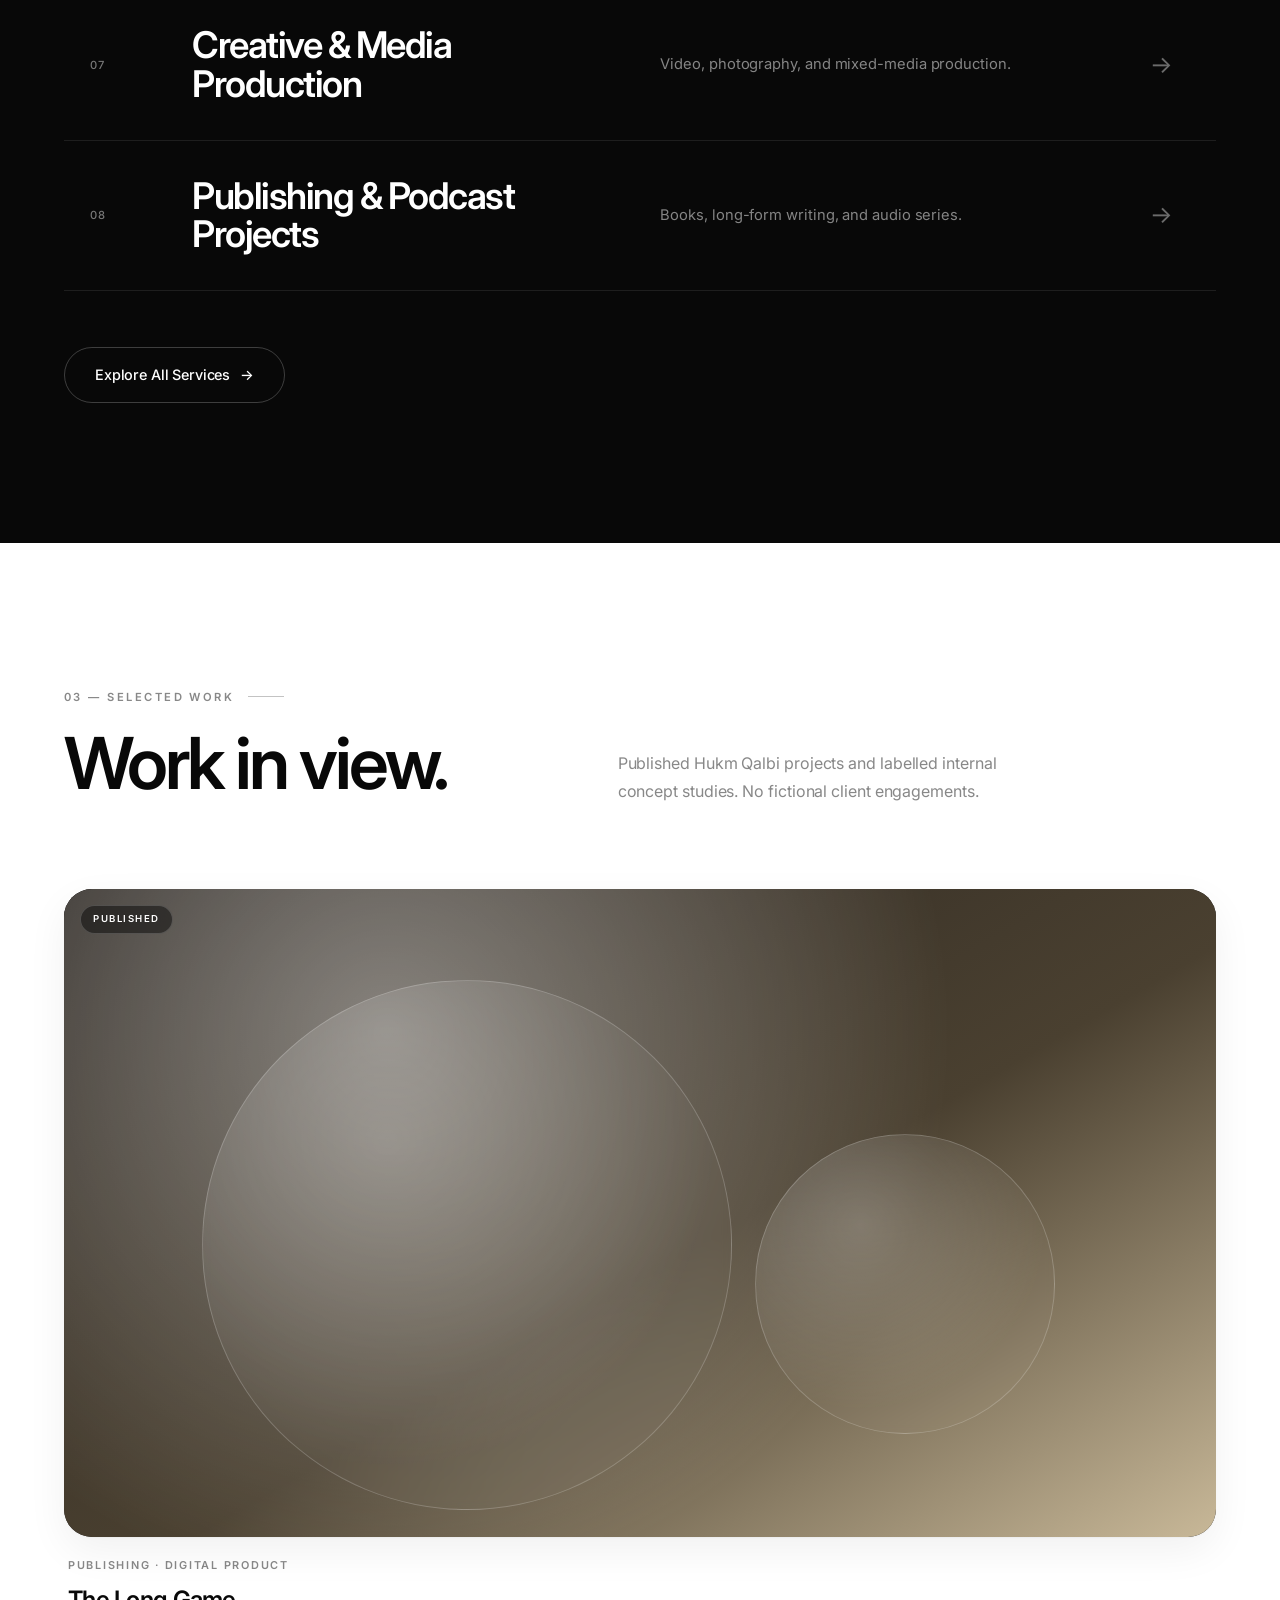
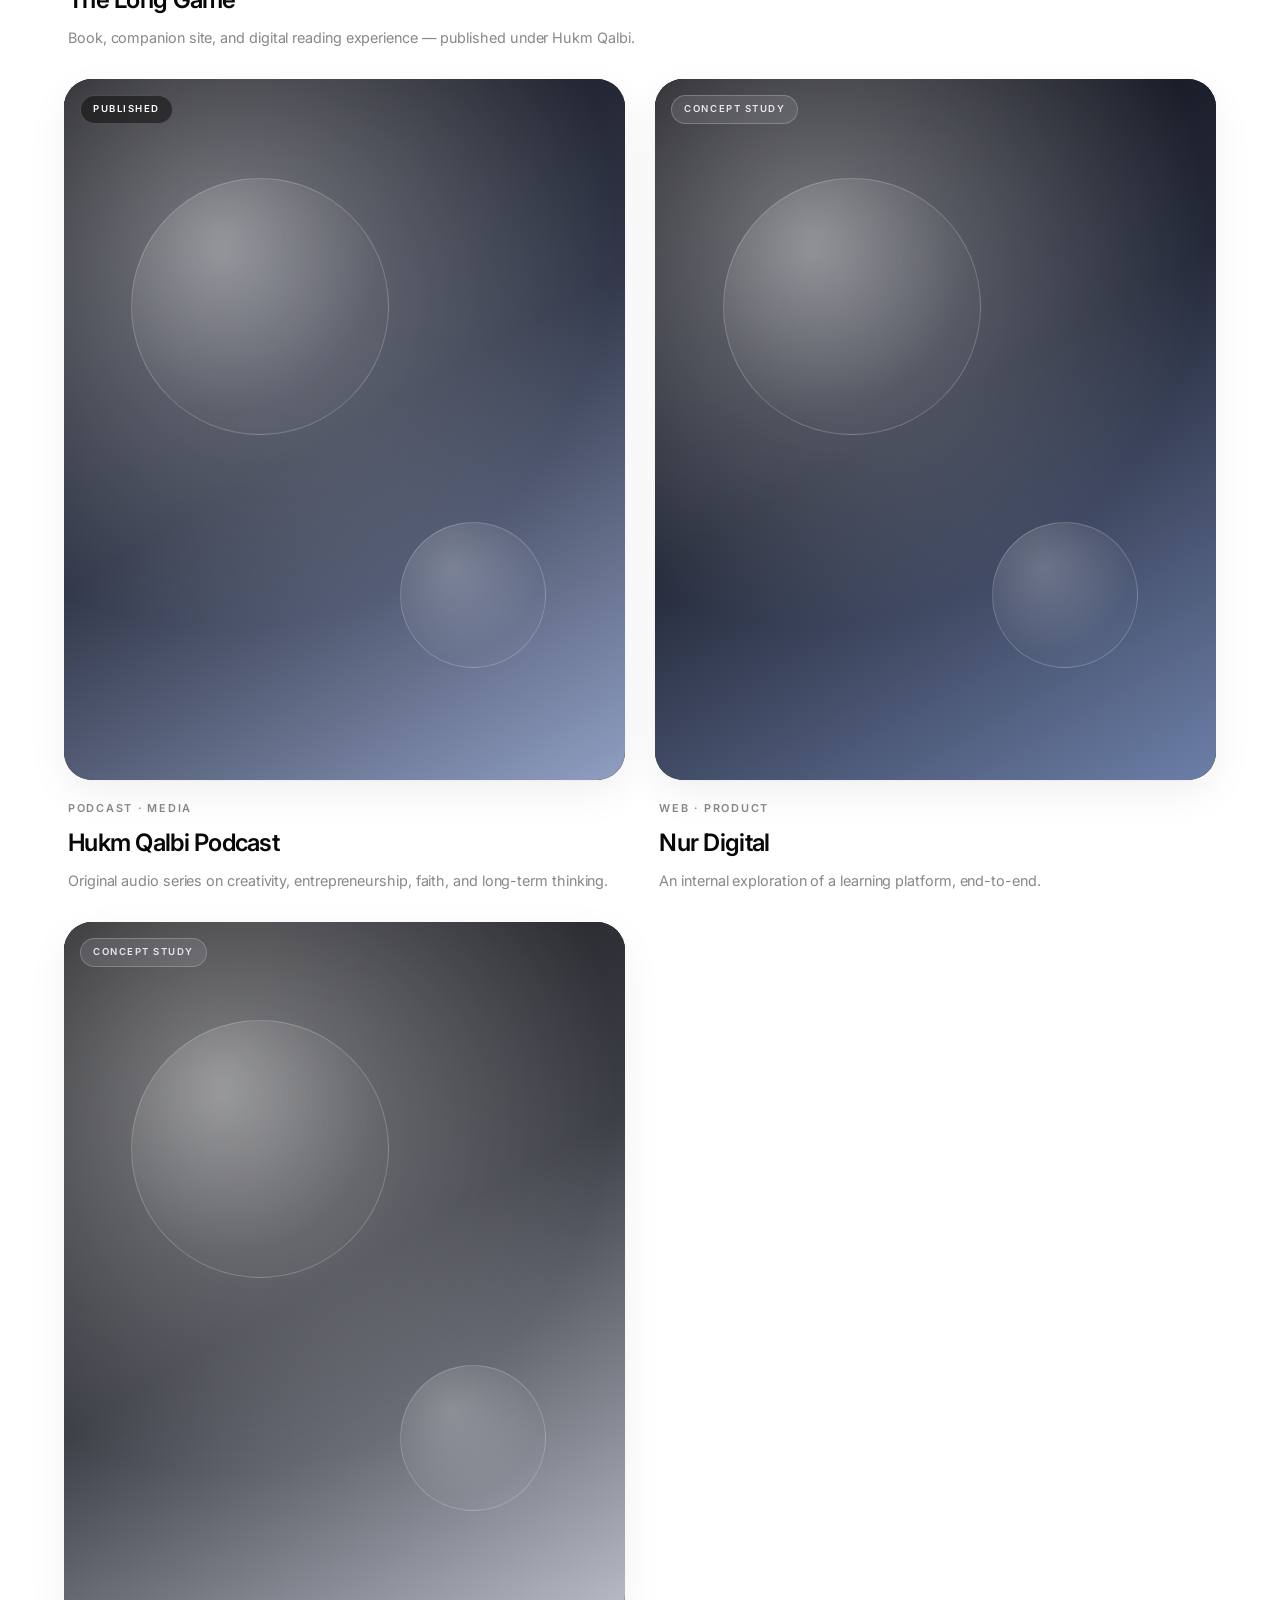
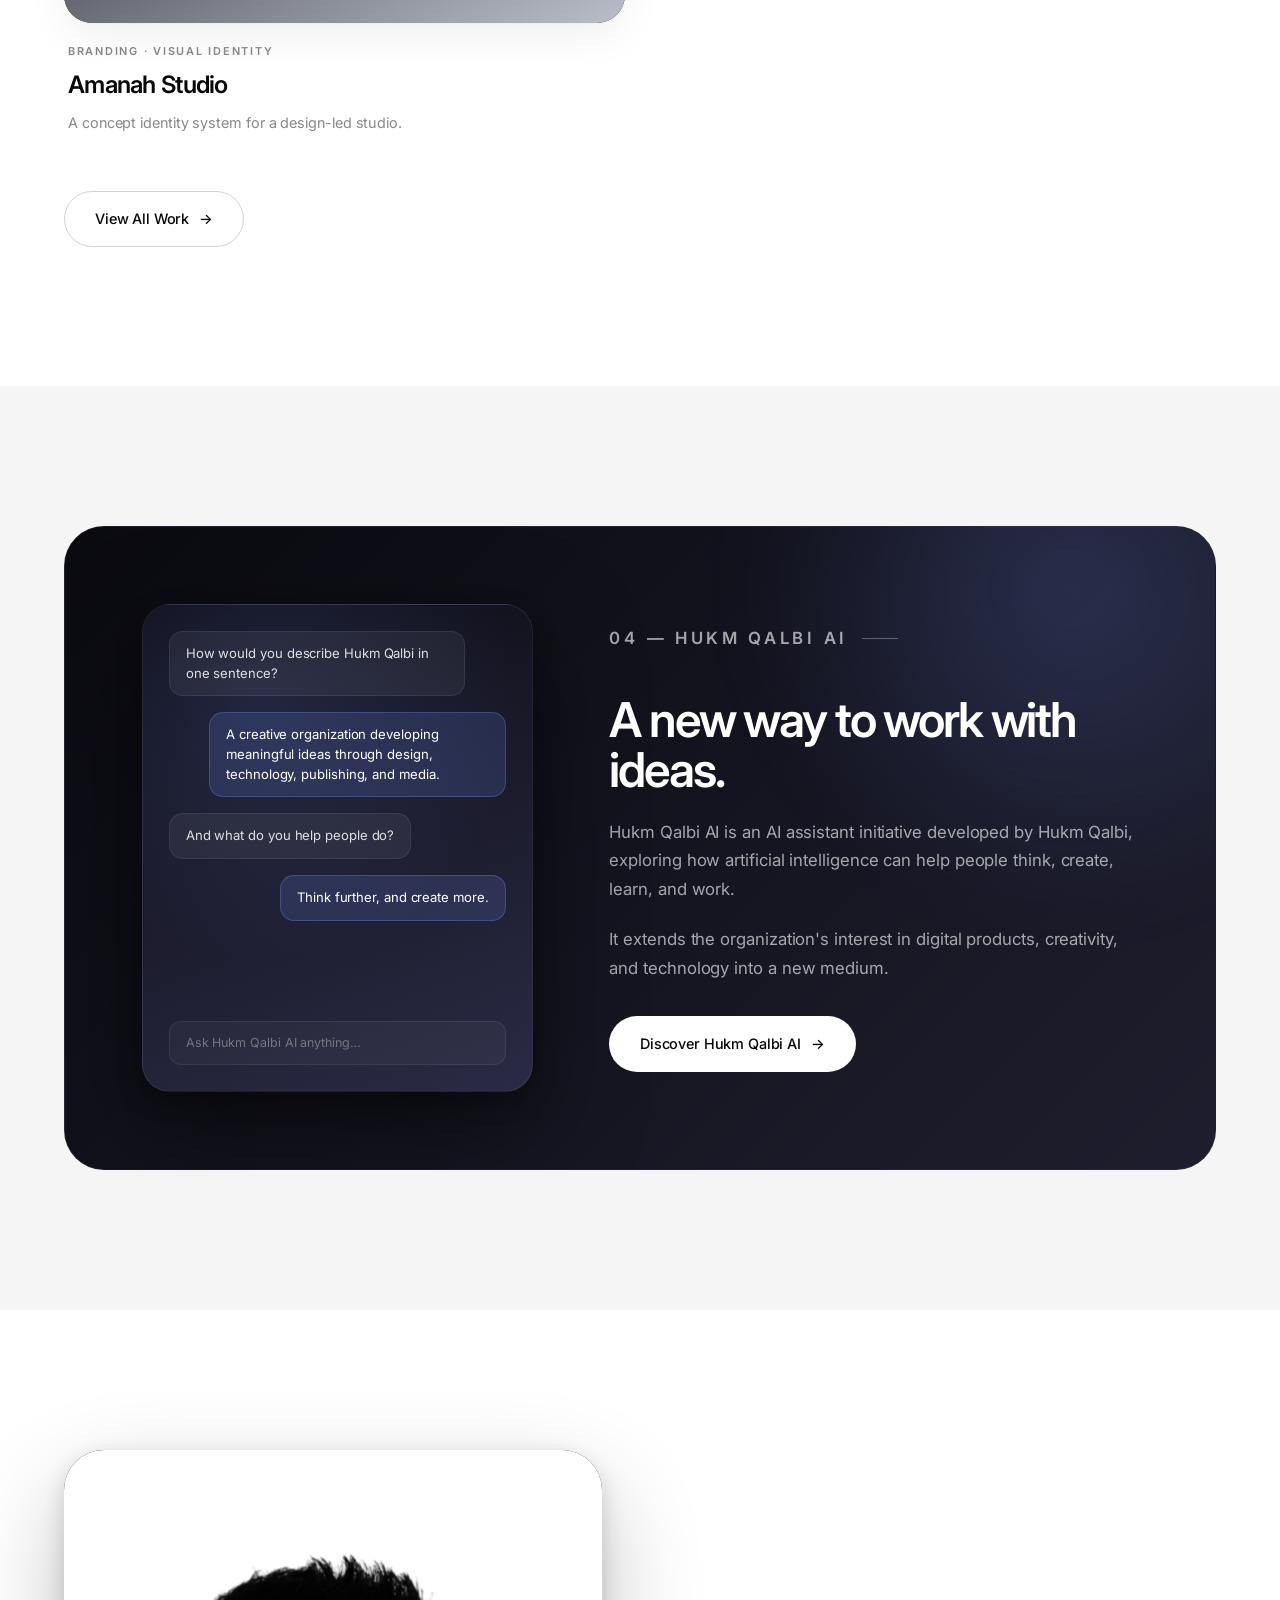
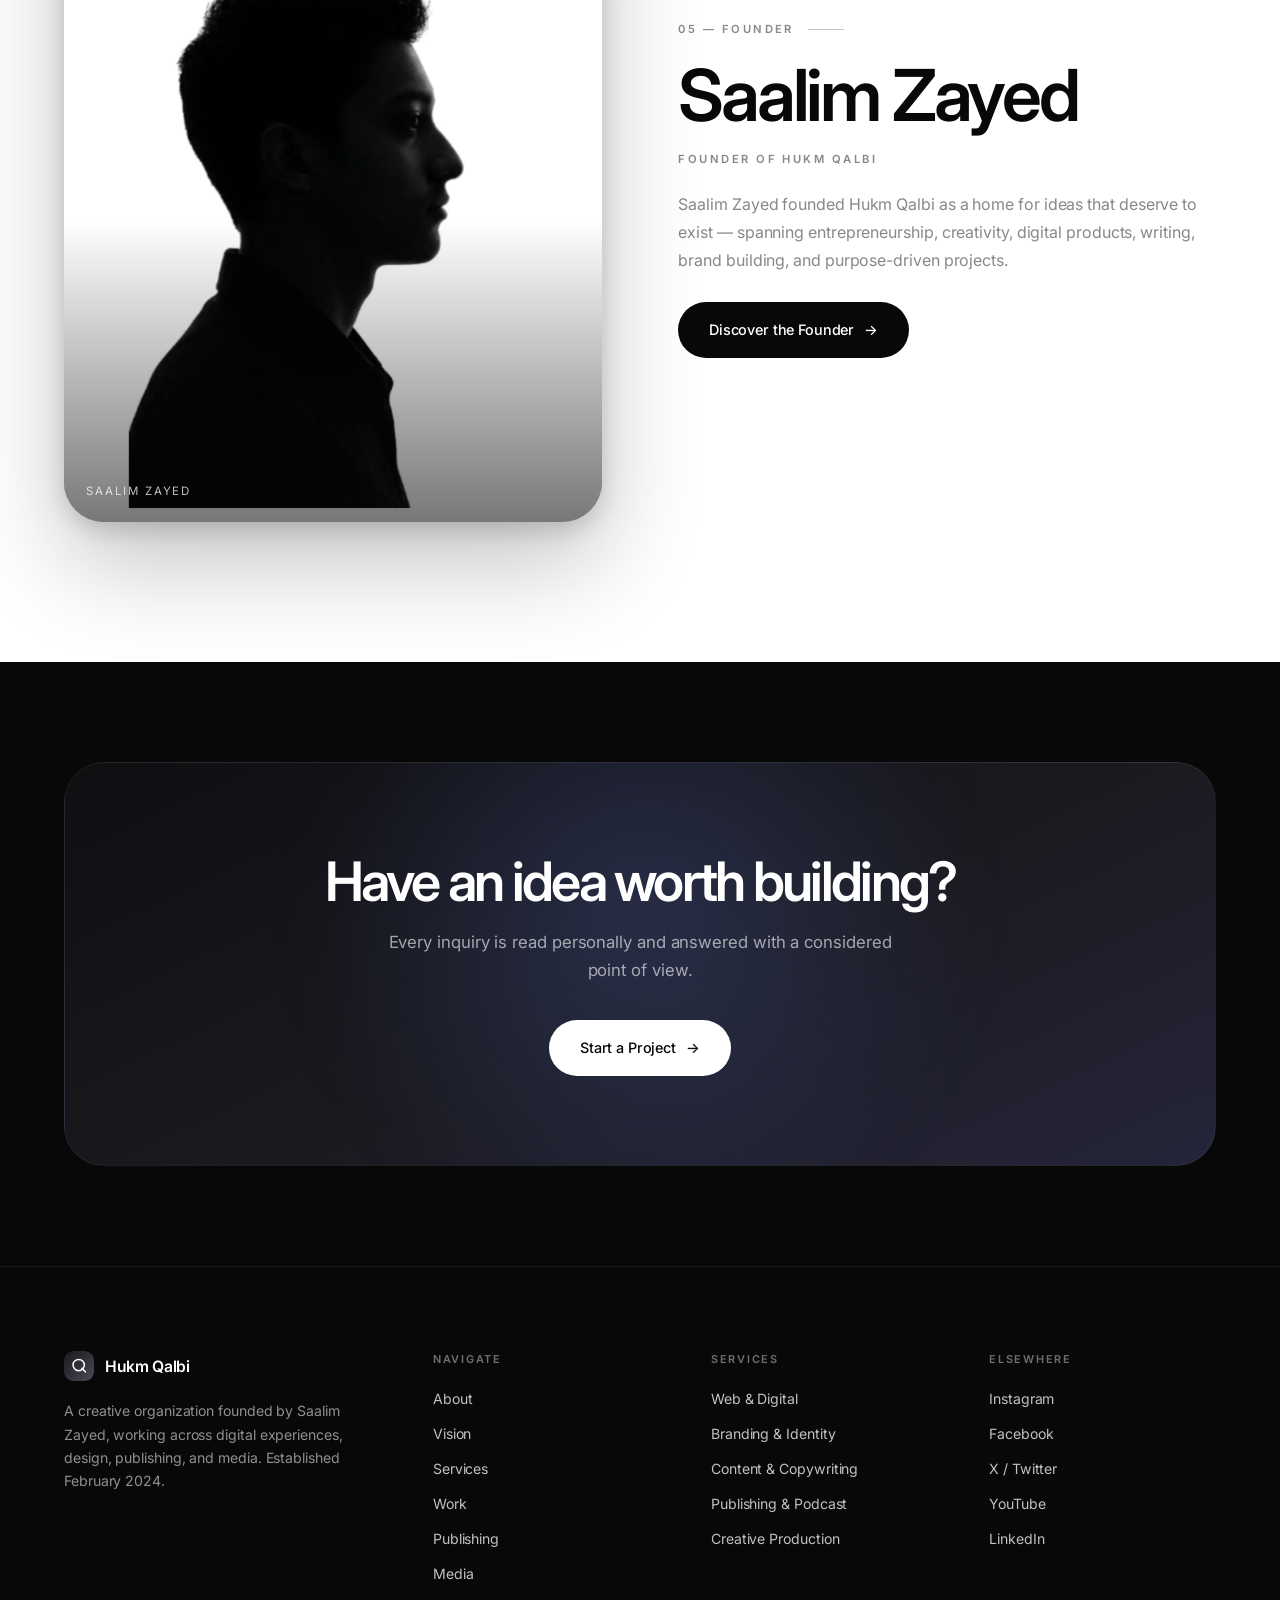
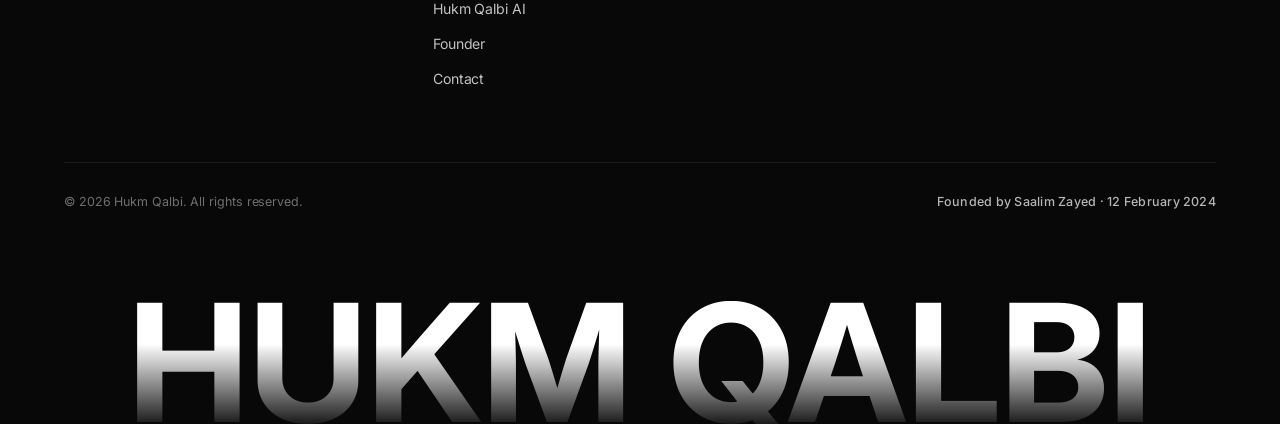
==== commit 9531ca09: "Update index.html" ====
--- a/index.html
+++ b/index.html
@@ -345,10 +345,11 @@
       <span>© <span data-year>2024</span> Hukm Qalbi. All rights reserved.</span>
       <span class="footer-tag">Founded by Saalim Zayed · 12 February 2024</span>
     </div>
-  </div>
-    <div class="footer-wordmark" aria-hidden="true">
-    <span>HUKM QALBI</span>
-  </div>
+  <div class="footer-wordmark" aria-hidden="true">
+  <svg viewBox="0 0 1000 120" preserveAspectRatio="xMidYMax meet" focusable="false">
+    <text x="0" y="118" font-size="160" textLength="1000" lengthAdjust="spacingAndGlyphs">HUKM QALBI</text>
+  </svg>
+</div>
 </footer>
 
 <script src="assets/main.js" defer></script>
--- a/assets/styles.css
+++ b/assets/styles.css
@@ -657,58 +657,6 @@
 .cta-band-inner .btn{position:relative;background:#fff;color:#080808}
 .cta-band-inner .btn:hover{background:#e5e5e5}
 
-/* ============================================================
-   OVERSIZED WORDMARK FOOTER
-   ============================================================ */
-
-/* Remove the footer's own bottom padding so the wordmark sits flush */
-.footer{padding-bottom:0}
-
-.footer-wordmark{
-  position:relative;
-  margin-top:clamp(56px,8vw,110px);
-  height:clamp(60px, 11vw, 180px);
-  overflow:hidden;
-  display:flex;
-  justify-content:center;
-  align-items:flex-start;
-  pointer-events:none;
-  user-select:none;
-  /* Soft fade so the bottom edge dissolves into the footer */
-  -webkit-mask-image:linear-gradient(180deg,#000 0%,#000 72%,transparent 100%);
-  mask-image:linear-gradient(180deg,#000 0%,#000 72%,transparent 100%);
-}
-.footer-wordmark span{
-  display:block;
-  font-family:var(--font-sans);
-  font-weight:700;
-  font-size:clamp(3.5rem, 18vw, 20rem);
-  letter-spacing:-.06em;
-  line-height:.8;
-  color:#fff;
-  white-space:nowrap;
-  padding-inline:var(--pad);
-  text-align:center;
-  will-change:transform;
-}
-
-/* Mobile: no clipping, no fade — show the wordmark cleanly */
-@media (max-width:767px){
-  .footer-wordmark{
-    height:auto;
-    overflow:visible;
-    margin-top:clamp(32px,6vw,56px);
-    margin-bottom:clamp(20px,4vw,36px);
-    -webkit-mask-image:none;
-    mask-image:none;
-  }
-  .footer-wordmark span{
-    font-size:clamp(2.6rem, 15vw, 5rem);
-    white-space:normal;
-    line-height:.85;
-    letter-spacing:-.055em;
-  }
-}
 /* 404 */
 .error-page{min-height:100svh;display:flex;flex-direction:column;
   align-items:center;justify-content:center;text-align:center;
@@ -730,6 +678,19 @@
 .divider{height:1px;background:var(--line-light);margin-block:clamp(40px,6vw,80px)}
 .section--dark .divider{background:var(--line-dark)}
 
+/* Founder photo — fills the portrait frame */
+.portrait img{
+  position:absolute;
+  inset:0;
+  width:100%;
+  height:100%;
+  object-fit:cover;
+  object-position:center 25%;
+}
+.portrait--photo::after{
+  background:linear-gradient(180deg, transparent 55%, rgba(8,8,8,.55) 100%);
+}
+
 /* Responsive */
 @media (max-width:1180px){
   .nav-links>li>a{padding:9px 10px;font-size:.8rem}
@@ -738,7 +699,6 @@
   .sec-head,.split{grid-template-columns:1fr;gap:28px;align-items:start}
   .stats{grid-template-columns:repeat(2,1fr);gap:32px 24px}
   .podcast-grid,.feature{grid-template-columns:1fr;gap:40px}
-  .footer-top{grid-template-columns:repeat(2,1fr);gap:40px 28px}
   .work-grid{grid-template-columns:repeat(2,1fr)}
   .project,.project--wide{grid-column:span 1}
   .project--wide .project-media{aspect-ratio:4/5}
@@ -802,10 +762,6 @@
   .cta-band{padding-inline:10px;padding-block:40px}
   .cta-band-inner{padding:36px 22px;border-radius:24px}
   .cta-band-inner h2{font-size:clamp(1.6rem,8vw,2.4rem)}
-  .footer{padding-block:40px 24px}
-  .footer-top{grid-template-columns:1fr;gap:32px;margin-bottom:36px}
-  .footer-bottom{flex-direction:column;align-items:flex-start;
-    gap:10px;font-size:.75rem}
   .menu-panel{padding:calc(90px + env(safe-area-inset-top,0px)) 20px
     calc(30px + env(safe-area-inset-bottom,0px))}
   .menu-panel nav>a{font-size:clamp(1.3rem,6vw,1.8rem);padding:14px 0;
@@ -829,15 +785,68 @@
   .mask-i{transform:none}
   .hero-mark,.scroll-cue{opacity:1;transform:none}
 }
-/* Founder photo — fills the portrait frame */
-.portrait img{
-  position:absolute;
-  inset:0;
-  width:100%;
-  height:100%;
-  object-fit:cover;
-  object-position:center 25%;
-}
-.portrait--photo::after{
-  background:linear-gradient(180deg, transparent 55%, rgba(8,8,8,.55) 100%);
-}
+
+/* ============================================================
+   FOOTER (keep this block LAST so it wins over earlier rules)
+   ============================================================ */
+.footer{
+  background:var(--black);
+  color:#fff;
+  border-top:1px solid rgba(255,255,255,.08);
+  padding-top:clamp(52px,7vw,84px);
+  padding-bottom:0;
+  overflow:hidden;
+}
+.footer-top{
+  display:grid;
+  grid-template-columns:minmax(0,1.4fr) repeat(3,minmax(0,1fr));
+  gap:clamp(28px,4vw,56px);
+  margin-bottom:clamp(48px,6vw,72px);
+}
+.footer-brand .brand{margin-bottom:18px;color:#fff}
+.footer-brand p{font-size:.88rem;color:rgba(255,255,255,.55);line-height:1.65;max-width:34ch}
+.footer-col h4{
+  font-size:.68rem;letter-spacing:.16em;text-transform:uppercase;
+  color:rgba(255,255,255,.42);font-weight:600;margin-bottom:18px;
+}
+.footer-col li+li{margin-top:11px}
+.footer-col a{
+  font-size:.88rem;color:rgba(255,255,255,.75);display:inline-block;
+  transition:color .3s var(--ease-soft);
+}
+.footer-col a:hover{color:#fff}
+.footer-bottom{
+  display:flex;align-items:center;justify-content:space-between;
+  gap:20px;flex-wrap:wrap;padding-top:30px;
+  border-top:1px solid rgba(255,255,255,.08);
+  font-size:.78rem;color:rgba(255,255,255,.42);
+}
+.footer-tag{font-weight:500;letter-spacing:.02em;color:rgba(255,255,255,.7)}
+
+/* Oversized wordmark: SVG scales to exact width, never clips */
+.footer-wordmark{
+  margin-top:clamp(40px,7vw,96px);
+  padding-inline:var(--pad);
+  line-height:0;
+  pointer-events:none;
+  user-select:none;
+  -webkit-mask-image:linear-gradient(180deg,#000 35%,rgba(0,0,0,.08) 100%);
+  mask-image:linear-gradient(180deg,#000 35%,rgba(0,0,0,.08) 100%);
+}
+.footer-wordmark svg{display:block;width:100%;height:auto;overflow:visible}
+.footer-wordmark text{
+  fill:#fff;
+  font-family:var(--font-sans);
+  font-weight:700;
+  text-rendering:geometricPrecision;
+}
+
+@media (max-width:1024px){
+  .footer-top{grid-template-columns:repeat(2,minmax(0,1fr));gap:40px 28px}
+}
+@media (max-width:767px){
+  .footer{padding-top:40px}
+  .footer-top{grid-template-columns:1fr;gap:32px;margin-bottom:36px}
+  .footer-bottom{flex-direction:column;align-items:flex-start;gap:10px;font-size:.75rem}
+  .footer-wordmark{margin-top:32px;padding-inline:20px}
+}
